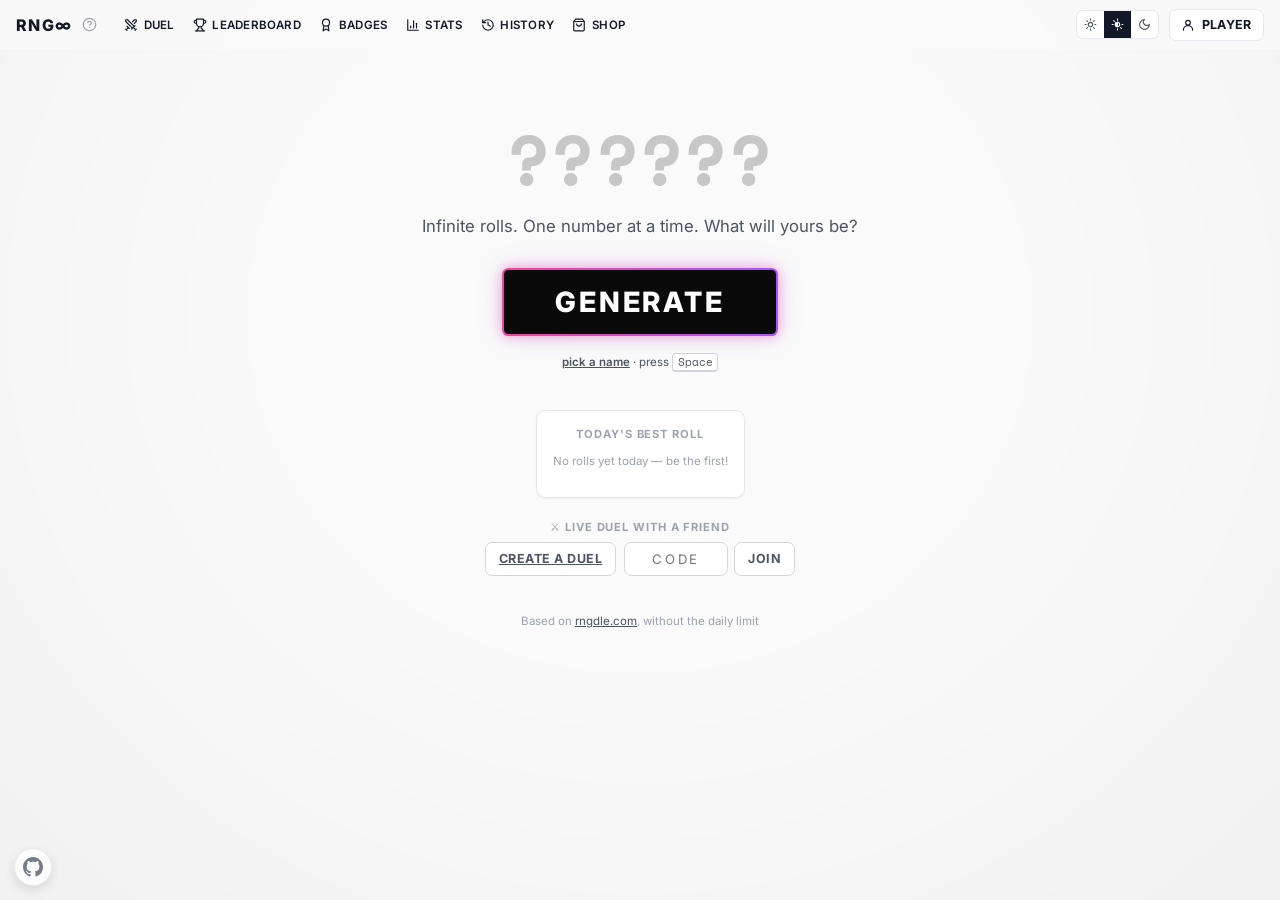
==== standalone/index.html @ 025b0438 "Standalone web build in standalone/ for rngdle-infinite.vercel.app tools/artifact.mjs --page writes " ====
<!doctype html>
<html lang="en">
<head>
<meta charset="utf-8">
<meta name="viewport" content="width=device-width, initial-scale=1">
<title>RNG∞</title>
  <meta name="description" content="Infinite version of rngdle.com (https://www.rngdle.com): roll a number from 0 to 1,000,000, earn badges and XP, track your history and climb the leaderboard with friends.">
  <link rel="icon" href="data:image/svg+xml,<svg xmlns='http://www.w3.org/2000/svg' viewBox='0 0 100 100'><text y='.9em' font-size='90'>🎲</text></svg>">
  <link rel="preconnect" href="https://fonts.googleapis.com">
  <link rel="preconnect" href="https://fonts.gstatic.com" crossorigin>
  <link href="https://fonts.googleapis.com/css2?family=Inter:wght@400;500;600;700;800;900&family=Space+Mono:wght@400;700&family=Press+Start+2P&family=Graduate&family=Share+Tech+Mono&display=swap" rel="stylesheet">
  <style>
/* RNG∞ — styles. Tokens clair/sombre + styles de rareté. */

@property --ring-a { syntax: '<color>'; inherits: true; initial-value: #ec4899; }
@property --ring-b { syntax: '<color>'; inherits: true; initial-value: #a855f7; }

:root {
  --font-sans: 'Inter', ui-sans-serif, system-ui, -apple-system, 'Segoe UI', sans-serif;
  --font-mono: 'Space Mono', ui-monospace, 'SF Mono', Menlo, monospace;

  --site-bg: #fafafa;
  --surface: #ffffff;
  --surface-dim: #f9fafb;
  --surface-raised: #f3f4f6;
  --outline: #e5e7eb;
  --outline-mid: #d1d5db;
  --outline-strong: #9ca3af;
  --prose: #111827;
  --prose-2: #4b5563;
  --prose-3: #9ca3af;
  --muted: #6b7280;
  --qmark: #c7c7c7;

  --ep-text: oklch(55.5% .163 48.998);
  --ep-surface: oklch(98.7% .022 95.277);
  --ep-outline: oklch(92.4% .12 95.746);

  --tier-trash: oklch(42.1% .095 57.708);
  --tier-common: oklch(44.6% .03 256.802);
  --tier-uncommon: oklch(52.7% .154 150.069);
  --tier-rare: oklch(48.8% .243 264.376);
  --tier-epic: oklch(49.6% .265 301.924);
  --tier-anomaly: oklch(55.3% .195 38.402);
  --tier-mythic: oklch(50.5% .213 27.518);

  --chart-trash: #a0773f;
  --chart-common: #6b7280;
  --chart-uncommon: #059669;
  --chart-rare: #2563eb;
  --chart-epic: #7c3aed;
  --chart-anomaly: #ea580c;
  --chart-mythic: #db2777;
  --chart-accent: #2563eb;
  --chart-grid: #eceef1;

  --danger: oklch(57.7% .245 27.325);
  --success: oklch(52.7% .154 150.069);
  --shadow-soft: 0 1px 2px rgba(17, 24, 39, .06);
}

.dark {
  --site-bg: oklch(17.8% .014 295);
  --surface: oklch(25.7% .014 295);
  --surface-dim: oklch(21.6% .014 295);
  --surface-raised: oklch(31.1% .014 295);
  --outline: oklch(39.5% .014 295);
  --outline-mid: oklch(43.8% .014 295);
  --outline-strong: oklch(49.9% .014 295);
  --prose: #f0f0f0;
  --prose-2: #c4c4c4;
  --prose-3: #9a9a9a;
  --muted: #9a9a9a;
  --qmark: #4a4755;

  --ep-text: oklch(82.8% .189 84.429);
  --ep-surface: oklch(27.9% .077 45.635 / .3);
  --ep-outline: oklch(47.3% .137 46.201 / .5);

  --tier-trash: oklch(87.9% .169 91.605);
  --tier-common: oklch(87.2% .01 258.338);
  --tier-uncommon: oklch(76.5% .177 163.223);
  --tier-rare: oklch(70.7% .165 254.624);
  --tier-epic: oklch(71.4% .203 305.504);
  --tier-anomaly: oklch(75% .183 55.934);
  --tier-mythic: oklch(70.4% .191 22.216);

  --chart-trash: #d9b36a;
  --chart-common: #a1a1aa;
  --chart-uncommon: #34d399;
  --chart-rare: #60a5fa;
  --chart-epic: #c084fc;
  --chart-anomaly: #fb923c;
  --chart-mythic: #f472b6;
  --chart-accent: #60a5fa;
  --chart-grid: oklch(31.1% .014 295);

  --danger: oklch(70.4% .191 22.216);
  --success: oklch(76.5% .177 163.223);
  --shadow-soft: 0 1px 2px rgba(0, 0, 0, .3);
}

/* ------------------------------------------------------------------ rareté : variables par tier */
[data-tier="trash"] {
  --t-from: #fffbeb; --t-via: #ffffff; --t-to: #fffbeb; --t-border: #fcd34d; --t-glow: none;
  --t-text: #92400e; --t-pill-text: #78350f; --t-pill-bg: #fffbeb; --t-pill-border: #fde68a;
  --t-hl: #c8a87c; --t-hl-border: #7c5a2e; --t-accent: var(--tier-trash); --t-shimmer: 0;
}
[data-tier="common"] {
  --t-from: #f3f4f6; --t-via: #ffffff; --t-to: #f3f4f6; --t-border: #9ca3af; --t-glow: none;
  --t-text: #374151; --t-pill-text: #4b5563; --t-pill-bg: #f3f4f6; --t-pill-border: #d1d5db;
  --t-hl: #d1d5db; --t-hl-border: #6b7280; --t-accent: var(--tier-common); --t-shimmer: 0;
}
[data-tier="uncommon"] {
  --t-from: #d1fae5; --t-via: #f0fdf4; --t-to: #d1fae5; --t-border: #6ee7b7; --t-glow: 0 0 10px rgba(16, 185, 129, .2);
  --t-text: #065f46; --t-pill-text: #15803d; --t-pill-bg: #f0fdf4; --t-pill-border: #86efac;
  --t-hl: #6ee7b7; --t-hl-border: #059669; --t-accent: var(--tier-uncommon); --t-shimmer: 1;
}
[data-tier="rare"] {
  --t-from: #dbeafe; --t-via: #f0f9ff; --t-to: #dbeafe; --t-border: #93c5fd; --t-glow: 0 0 12px rgba(59, 130, 246, .25);
  --t-text: #1e40af; --t-pill-text: #1d4ed8; --t-pill-bg: #eff6ff; --t-pill-border: #93c5fd;
  --t-hl: #93c5fd; --t-hl-border: #2563eb; --t-accent: var(--tier-rare); --t-shimmer: 1;
}
[data-tier="epic"] {
  --t-from: #f3e8ff; --t-via: #fdf4ff; --t-to: #f3e8ff; --t-border: #d8b4fe; --t-glow: 0 0 15px rgba(168, 85, 247, .25);
  --t-text: #6b21a8; --t-pill-text: #7e22ce; --t-pill-bg: #faf5ff; --t-pill-border: #d8b4fe;
  --t-hl: #c4b5fd; --t-hl-border: #7c3aed; --t-accent: var(--tier-epic); --t-shimmer: 1;
}
[data-tier="anomaly"] {
  --t-from: #ffedd5; --t-via: #fffbeb; --t-to: #ffedd5; --t-border: #fdba74; --t-glow: 0 0 18px rgba(249, 115, 22, .25);
  --t-text: #9a3412; --t-pill-text: #c2410c; --t-pill-bg: #fff7ed; --t-pill-border: #fdba74;
  --t-hl: #fdba74; --t-hl-border: #ea580c; --t-accent: var(--tier-anomaly); --t-shimmer: 1;
}
[data-tier="mythic"] {
  --t-from: #ffe4e6; --t-via: #faf5ff; --t-to: #cffafe; --t-border: #f9a8d4;
  --t-glow: 0 0 16px rgba(236, 72, 153, .25), 0 0 28px rgba(168, 85, 247, .1);
  --t-text: #111827; --t-pill-text: #b91c1c; --t-pill-bg: #fef2f2; --t-pill-border: #f9a8d4;
  --t-hl: #f9a8d4; --t-hl-border: #db2777; --t-accent: var(--tier-mythic); --t-shimmer: 1;
}
.dark [data-tier="trash"] {
  --t-from: rgba(120, 53, 15, .6); --t-via: #27272a; --t-to: rgba(120, 53, 15, .6); --t-border: #92400e;
  --t-text: #fcd34d; --t-pill-text: #fcd34d; --t-pill-bg: rgba(69, 26, 3, .4); --t-pill-border: rgba(146, 64, 14, .6);
}
.dark [data-tier="common"] {
  --t-from: rgba(63, 63, 70, .5); --t-via: #27272a; --t-to: rgba(63, 63, 70, .5); --t-border: #52525b;
  --t-text: #d1d5db; --t-pill-text: #d1d5db; --t-pill-bg: #27272a; --t-pill-border: #52525b;
  --t-hl: #52525b; --t-hl-border: #a1a1aa;
}
.dark [data-tier="uncommon"] {
  --t-from: rgba(6, 78, 59, .6); --t-via: #27272a; --t-to: rgba(6, 78, 59, .6); --t-border: #065f46;
  --t-glow: 0 0 14px rgba(16, 185, 129, .35);
  --t-text: #34d399; --t-pill-text: #34d399; --t-pill-bg: rgba(2, 44, 34, .4); --t-pill-border: rgba(6, 95, 70, .6);
}
.dark [data-tier="rare"] {
  --t-from: rgba(30, 58, 138, .6); --t-via: #27272a; --t-to: rgba(30, 58, 138, .6); --t-border: #1e40af;
  --t-glow: 0 0 16px rgba(59, 130, 246, .4);
  --t-text: #60a5fa; --t-pill-text: #60a5fa; --t-pill-bg: rgba(23, 37, 84, .4); --t-pill-border: rgba(30, 64, 175, .6);
}
.dark [data-tier="epic"] {
  --t-from: rgba(88, 28, 135, .6); --t-via: #27272a; --t-to: rgba(88, 28, 135, .6); --t-border: #6b21a8;
  --t-glow: 0 0 16px rgba(168, 85, 247, .4);
  --t-text: #c084fc; --t-pill-text: #c084fc; --t-pill-bg: rgba(59, 7, 100, .4); --t-pill-border: rgba(107, 33, 168, .6);
}
.dark [data-tier="anomaly"] {
  --t-from: rgba(124, 45, 18, .6); --t-via: #27272a; --t-to: rgba(124, 45, 18, .6); --t-border: #9a3412;
  --t-glow: 0 0 18px rgba(249, 115, 22, .4);
  --t-text: #fb923c; --t-pill-text: #fb923c; --t-pill-bg: rgba(67, 20, 7, .4); --t-pill-border: rgba(154, 52, 18, .6);
}
.dark [data-tier="mythic"] {
  --t-from: rgba(136, 19, 55, .55); --t-via: rgba(88, 28, 135, .45); --t-to: rgba(22, 78, 99, .55); --t-border: #9d174d;
  --t-glow: 0 0 20px rgba(236, 72, 153, .4), 0 0 36px rgba(168, 85, 247, .2);
  --t-text: #f3f4f6; --t-pill-text: #f87171; --t-pill-bg: rgba(69, 10, 10, .4); --t-pill-border: rgba(157, 23, 77, .6);
}

/* ------------------------------------------------------------------ base */
*, *::before, *::after { box-sizing: border-box; }
html { color-scheme: light; }
html.dark { color-scheme: dark; }
body {
  margin: 0;
  font-family: var(--font-sans);
  font-size: 14px;
  color: var(--prose);
  background: var(--site-bg);
  -webkit-font-smoothing: antialiased;
  min-height: 100vh;
}
body::before {
  content: '';
  position: fixed;
  inset: 0;
  pointer-events: none;
  background: radial-gradient(ellipse at 50% 35%, transparent 40%, rgba(0, 0, 0, .035) 100%);
  z-index: 0;
}
.dark body::before { background: radial-gradient(ellipse at 50% 35%, transparent 40%, rgba(0, 0, 0, .25) 100%); }
a { color: inherit; }
button { font: inherit; color: inherit; cursor: pointer; }
.mono { font-family: var(--font-mono); font-variant-numeric: tabular-nums; }
.hidden { display: none !important; }
.noscript { text-align: center; padding: 4rem 1rem; }

/* ------------------------------------------------------------------ topbar */
.topbar {
  position: sticky;
  top: 0;
  z-index: 20;
  display: flex;
  align-items: center;
  justify-content: space-between;
  gap: .75rem;
  padding: .55rem 1rem;
  background: color-mix(in srgb, var(--site-bg) 88%, transparent);
  backdrop-filter: blur(8px);
}
.topbar-left, .topbar-right { display: flex; align-items: center; gap: .6rem; min-width: 0; }
.logo {
  font-weight: 800;
  font-size: 1rem;
  letter-spacing: .08em;
  text-decoration: none;
  white-space: nowrap;
}
.icon-link { display: inline-flex; color: var(--prose-3); }
.icon-link:hover { color: var(--prose); }
.nav { display: flex; align-items: center; gap: .15rem; margin-left: .6rem; }
.nav a {
  display: inline-flex;
  align-items: center;
  gap: .35rem;
  padding: .35rem .5rem;
  border-radius: .35rem;
  font-size: .72rem;
  font-weight: 600;
  letter-spacing: .02em;
  text-transform: uppercase;
  text-decoration: none;
  color: var(--prose);
}
.nav a:hover { background: var(--surface-raised); }
.nav a.active { background: var(--surface-raised); }
.theme-switch {
  display: inline-flex;
  border: 1px solid var(--outline);
  border-radius: .4rem;
  overflow: hidden;
  background: var(--surface);
}
.theme-switch button {
  display: inline-flex;
  align-items: center;
  justify-content: center;
  width: 1.7rem;
  height: 1.7rem;
  border: 0;
  background: transparent;
  color: var(--prose-2);
}
.theme-switch button[aria-checked="true"] { background: var(--prose); color: var(--site-bg); }
.player-btn {
  display: inline-flex;
  align-items: center;
  gap: .4rem;
  height: 2rem;
  padding: 0 .7rem;
  border: 1px solid var(--outline);
  border-radius: .45rem;
  background: var(--surface);
  font-size: .78rem;
  font-weight: 700;
  letter-spacing: .03em;
  text-transform: uppercase;
  max-width: 11rem;
}
.player-btn span { overflow: hidden; text-overflow: ellipsis; white-space: nowrap; }
.player-btn:hover { border-color: var(--outline-strong); }

@media (max-width: 720px) {
  .nav a span { display: none; }
  .nav { margin-left: .2rem; }
  .theme-switch { display: none; }
}

/* ------------------------------------------------------------------ layout */
.app { position: relative; z-index: 1; padding: 0 1rem 5rem; }
.page { max-width: 46rem; margin: 0 auto; padding-top: 1.5rem; }
.page-wide { max-width: 60rem; }
.page-title { font-size: 1.75rem; font-weight: 800; letter-spacing: -.01em; text-transform: uppercase; margin: .5rem 0 1rem; }
.section-title { font-size: 1.15rem; font-weight: 800; text-transform: uppercase; text-align: center; margin: 0; }
.section-sub { font-size: .7rem; font-weight: 600; letter-spacing: .05em; text-transform: uppercase; color: var(--prose-2); text-align: center; margin-top: .2rem; }
.eyebrow { font-size: .7rem; font-weight: 700; letter-spacing: .08em; text-transform: uppercase; color: var(--prose-3); }
.muted { color: var(--prose-3); }

/* ------------------------------------------------------------------ home : hero */
.hero { display: flex; flex-direction: column; align-items: center; text-align: center; padding-top: 5.5vh; }
.qmarks { font-family: var(--font-mono); font-weight: 700; font-size: clamp(3rem, 12vw, 4.4rem); line-height: 1; color: var(--qmark); letter-spacing: .02em; user-select: none; }
.qmarks span { display: inline-block; animation: qfloat 3.2s ease-in-out infinite; }
.qmarks span:nth-child(2) { animation-delay: .15s; }
.qmarks span:nth-child(3) { animation-delay: .3s; }
.qmarks span:nth-child(4) { animation-delay: .45s; }
.qmarks span:nth-child(5) { animation-delay: .6s; }
.qmarks span:nth-child(6) { animation-delay: .75s; }
@keyframes qfloat { 0%, 100% { transform: translateY(0); opacity: 1; } 50% { transform: translateY(-4px); opacity: .7; } }
.tagline { font-size: 1.05rem; color: var(--prose-2); margin: 1.4rem 0 2rem; }

.btn-roll {
  --ring-a: #ec4899;
  --ring-b: #a855f7;
  position: relative;
  font-family: var(--font-sans);
  font-weight: 800;
  font-size: clamp(1.4rem, 5vw, 1.75rem);
  letter-spacing: .1em;
  text-transform: uppercase;
  color: #fff;
  padding: .95rem 3.2rem;
  border-radius: .4rem;
  border: 2px solid transparent;
  background:
    linear-gradient(#0a0a0a, #0a0a0a) padding-box,
    linear-gradient(90deg, var(--ring-a), var(--ring-b)) border-box;
  box-shadow:
    0 0 12px color-mix(in srgb, var(--ring-a) 45%, transparent),
    0 0 26px color-mix(in srgb, var(--ring-b) 22%, transparent);
  animation: ring-cycle 14s linear infinite;
  transition: transform .15s ease, box-shadow .2s ease;
}
.btn-roll:hover { transform: translateY(-1px); box-shadow: 0 0 16px color-mix(in srgb, var(--ring-a) 60%, transparent), 0 0 34px color-mix(in srgb, var(--ring-b) 32%, transparent); }
.btn-roll:active { transform: scale(.98); }
.btn-roll:disabled { opacity: .5; cursor: default; animation-play-state: paused; }
.btn-roll.small { font-size: 1rem; padding: .6rem 1.6rem; }
@keyframes ring-cycle {
  0%, 100% { --ring-a: #ec4899; --ring-b: #a855f7; }
  20% { --ring-a: #a855f7; --ring-b: #3b82f6; }
  40% { --ring-a: #3b82f6; --ring-b: #10b981; }
  60% { --ring-a: #10b981; --ring-b: #f97316; }
  80% { --ring-a: #f97316; --ring-b: #ec4899; }
}
.hint { font-size: .72rem; color: var(--prose-2); margin-top: 1.1rem; }
.hint kbd, kbd {
  font-family: var(--font-mono);
  font-size: .68rem;
  border: 1px solid var(--outline-mid);
  border-bottom-width: 2px;
  border-radius: .25rem;
  padding: 0 .3rem;
  background: var(--surface);
}
.hint a { font-weight: 600; }

/* ------------------------------------------------------------------ carte "meilleur tirage" */
.feature-card {
  width: min(100%, 19rem);
  margin: 1.8rem auto 0;
  padding: 1rem 1rem 1.1rem;
  border: 1px solid var(--outline);
  border-radius: .6rem;
  background: var(--surface);
  text-align: center;
  box-shadow: var(--shadow-soft);
}
.feature-card .eyebrow { margin-bottom: .8rem; }
.feature-meta { font-size: .72rem; color: var(--prose-3); margin: .5rem 0 .7rem; }
.pill-row { display: flex; flex-wrap: wrap; justify-content: center; gap: .3rem; }
.more { font-size: .7rem; color: var(--prose-3); align-self: center; }

.recent-strip { max-width: 34rem; margin: 1.6rem auto 0; text-align: center; }
.recent-strip .chips { display: flex; flex-wrap: wrap; justify-content: center; gap: .35rem; margin-top: .6rem; }

/* ------------------------------------------------------------------ carte numéro */
.num-card {
  position: relative;
  display: inline-flex;
  align-items: center;
  justify-content: center;
  min-width: 9rem;
  padding: .55rem 1.4rem;
  border: 2px solid var(--t-border, var(--outline-strong));
  border-radius: .75rem;
  background: linear-gradient(135deg, var(--t-from, var(--surface-raised)), var(--t-via, var(--surface)), var(--t-to, var(--surface-raised)));
  color: var(--t-text, var(--prose-2));
  box-shadow: var(--t-glow, none), inset 0 2px 4px rgba(0, 0, 0, .05), 0 6px 14px rgba(17, 24, 39, .08);
  font-family: var(--font-mono);
  font-weight: 700;
  font-size: clamp(2.2rem, 9vw, 3.1rem);
  line-height: 1.15;
  font-variant-numeric: tabular-nums;
  overflow: hidden;
  transition: border-color .4s, box-shadow .4s, color .4s;
}
.num-card.neutral { --t-from: var(--surface-raised); --t-via: var(--surface); --t-to: var(--surface-raised); --t-border: var(--outline-strong); --t-text: var(--prose-2); --t-glow: none; }
.num-card::after {
  content: '';
  position: absolute;
  inset: 0;
  opacity: calc(var(--t-shimmer, 0) * .55);
  background: linear-gradient(110deg, transparent 30%, rgba(255, 255, 255, .7) 48%, transparent 66%);
  background-size: 250% 100%;
  animation: sheen 4.5s linear infinite;
  pointer-events: none;
  mix-blend-mode: soft-light;
}
@keyframes sheen { 0% { background-position: 150% 0; } 100% { background-position: -100% 0; } }
.num-card.sm { font-size: 1.05rem; min-width: 4.8rem; padding: .15rem .55rem; border-width: 1.5px; border-radius: .45rem; box-shadow: var(--t-glow, none); }
.num-card.md { font-size: 2.4rem; min-width: 7rem; padding: .35rem 1rem; }
.num-card.lg { font-size: clamp(2.4rem, 10vw, 3.4rem); }
.num-card.rolling { cursor: pointer; }
.slot { display: inline-block; width: .6em; text-align: center; transition: width .35s ease, opacity .35s ease, transform .2s ease; }
.slot.spinning { color: var(--prose-3); opacity: .55; }
.slot.revealed { animation: pop .28s ease-out; }
.slot.ghost { opacity: .18; }
.slot.collapsed { width: 0; opacity: 0; }
@keyframes pop { 0% { transform: translateY(-6px) scale(1.25); } 100% { transform: none; } }
.num-card.shake { animation: shake .5s ease; }
@keyframes shake { 10%, 90% { transform: translateX(-1px); } 20%, 80% { transform: translateX(3px); } 30%, 50%, 70% { transform: translateX(-5px); } 40%, 60% { transform: translateX(5px); } }

/* ------------------------------------------------------------------ résultat */
.result { display: flex; flex-direction: column; align-items: center; padding-top: 1.2rem; }
.result-meta { display: flex; align-items: center; gap: .6rem; margin-top: 1rem; min-height: 1.5rem; font-size: .8rem; font-weight: 600; letter-spacing: .03em; }
.result-meta .dot { color: var(--prose-3); }
.result-meta .top { color: var(--t-accent); }
.fade-in { animation: fadein .45s ease both; }
@keyframes fadein { from { opacity: 0; transform: translateY(6px); } to { opacity: 1; transform: none; } }
.ep-big {
  margin-top: .9rem;
  padding: .3rem .8rem;
  border-radius: 999px;
  border: 1px solid var(--t-pill-border, var(--outline));
  background: var(--t-pill-bg, var(--surface));
  color: var(--t-pill-text, var(--prose-2));
  font-family: var(--font-mono);
  font-weight: 700;
  font-size: 1rem;
  box-shadow: var(--t-glow, none);
}
.ep-big.pending { --t-pill-border: var(--outline); --t-pill-bg: var(--surface-raised); --t-pill-text: var(--prose-2); --t-glow: none; }
.lifetime { margin-top: .5rem; text-align: center; }
.lifetime .v { font-family: var(--font-mono); font-weight: 700; font-size: 1rem; color: var(--prose-2); }
.lifetime .l { font-size: .7rem; letter-spacing: .04em; text-transform: uppercase; color: var(--prose-3); }
.lifetime-row { position: relative; display: inline-block; }
.lifetime .delta { position: absolute; left: 100%; top: -.15rem; margin-left: .35rem; white-space: nowrap; font-family: var(--font-mono); font-size: .75rem; color: var(--success); }

/* séquence de révélation */
.invisible { visibility: hidden; opacity: 0; }
.vignette {
  position: fixed;
  inset: 0;
  z-index: -1;
  pointer-events: none;
  opacity: 0;
  transition: opacity .8s ease;
  background: radial-gradient(ellipse at 50% 28%, transparent 25%, rgba(17, 24, 39, .16) 100%);
}
.dark .vignette { background: radial-gradient(ellipse at 50% 28%, transparent 25%, rgba(0, 0, 0, .5) 100%); }
.vignette.on { opacity: 1; }
.num-card.charging { animation: charge 1.6s ease-in-out infinite; }
@keyframes charge {
  0%, 100% { box-shadow: 0 0 0 1px rgba(99, 102, 241, .12), 0 0 16px rgba(99, 102, 241, .14), 0 6px 14px rgba(17, 24, 39, .08); }
  50% { box-shadow: 0 0 0 1px rgba(99, 102, 241, .25), 0 0 30px rgba(99, 102, 241, .3), 0 6px 14px rgba(17, 24, 39, .08); }
}
.num-card.reveal-pulse { animation: popin .5s cubic-bezier(.34, 1.56, .64, 1); }
.pop-in { animation: popin .5s cubic-bezier(.34, 1.56, .64, 1) both; }
@keyframes popin { from { opacity: 0; transform: scale(.9); } to { opacity: 1; transform: none; } }
.float-up { animation: floatup 1.8s ease-out both; }
@keyframes floatup { 0% { opacity: 0; transform: translateY(4px); } 20% { opacity: 1; } 100% { opacity: 0; transform: translateY(-14px); } }
.badge-group { display: flex; flex-direction: column; gap: .35rem; }
body.locked .topbar a, body.locked .topbar button { pointer-events: none; opacity: .45; }@media (prefers-reduced-motion: reduce) {
  .num-card.charging, .num-card.reveal-pulse, .pop-in, .float-up { animation: none; }
  .vignette { transition: none; }
}
.result-actions { display: flex; flex-wrap: wrap; align-items: center; justify-content: center; gap: .8rem; margin-top: 1.1rem; }
.btn {
  display: inline-flex;
  align-items: center;
  gap: .4rem;
  padding: .45rem .8rem;
  border: 1px solid var(--outline-mid);
  border-radius: .45rem;
  background: var(--surface);
  font-size: .78rem;
  font-weight: 700;
  letter-spacing: .04em;
  text-transform: uppercase;
  color: var(--prose-2);
}
.btn:hover { color: var(--prose); border-color: var(--outline-strong); }
.btn.danger { color: var(--danger); }
.btn.ghost { border-color: transparent; background: transparent; }
.repeat-note { margin-top: .9rem; font-size: .75rem; color: var(--prose-2); text-align: center; }
.new-note { margin-top: .6rem; font-size: .78rem; font-weight: 700; color: var(--success); letter-spacing: .02em; }

/* ------------------------------------------------------------------ pills */
.pill {
  display: inline-flex;
  align-items: center;
  gap: .25rem;
  padding: .18rem .38rem;
  border-radius: .2rem;
  border: 1px solid var(--t-pill-border, var(--outline));
  background: var(--t-pill-bg, var(--surface));
  color: var(--t-pill-text, var(--prose-2));
  font-size: .64rem;
  font-weight: 700;
  letter-spacing: .04em;
  text-transform: uppercase;
  white-space: nowrap;
  line-height: 1.1;
}
.badge-pill {
  display: inline-flex;
  align-items: center;
  gap: .25rem;
  padding: .12rem .45rem;
  border-radius: 999px;
  border: 1px solid var(--t-pill-border, var(--outline));
  background: var(--t-pill-bg, var(--surface));
  color: var(--t-pill-text, var(--prose-2));
  font-size: .72rem;
  font-weight: 500;
  white-space: nowrap;
}
.ep-pill {
  display: inline-flex;
  align-items: center;
  padding: .12rem .45rem;
  border-radius: 999px;
  border: 1px solid var(--ep-outline);
  background: var(--ep-surface);
  color: var(--ep-text);
  font-family: var(--font-mono);
  font-weight: 700;
  font-size: .72rem;
  white-space: nowrap;
}
.ep-pill.lg { font-size: .85rem; padding: .2rem .6rem; margin-top: .6rem; }
.new-tag { font-size: .58rem; font-weight: 800; letter-spacing: .06em; padding: .1rem .3rem; border-radius: .2rem; background: var(--success); color: #fff; }

/* ------------------------------------------------------------------ détail des badges */
.breakdown { width: 100%; max-width: 31rem; margin-top: 2rem; }
.breakdown .list { display: flex; flex-direction: column; gap: .6rem; margin-top: 1rem; }
.badge-card {
  border: 1px solid var(--outline);
  border-radius: .5rem;
  padding: .6rem .75rem .55rem;
  background: var(--surface);
  box-shadow: var(--t-glow, none);
}
.badge-card.reveal { animation: cardin .45s ease-out both; }
@keyframes cardin { from { opacity: 0; transform: translateY(-20px) scale(.98); } to { opacity: 1; transform: none; } }
.badge-head { display: flex; align-items: flex-start; justify-content: space-between; gap: .5rem; }
.badge-title { display: flex; align-items: center; flex-wrap: wrap; gap: .45rem; min-width: 0; }
.badge-title .emoji { font-size: 1rem; }
.badge-title .name { font-size: .82rem; font-weight: 600; letter-spacing: .02em; text-transform: uppercase; }
.badge-desc { margin: .3rem 0 .45rem; font-size: .66rem; letter-spacing: .03em; text-transform: uppercase; color: var(--prose-3); }
.badge-extra { font-size: .68rem; color: var(--prose-2); margin: -.2rem 0 .4rem; font-family: var(--font-mono); }
.digits { display: flex; gap: .28rem; padding-top: .45rem; border-top: 1px solid var(--outline); }
.dt {
  display: inline-flex;
  align-items: center;
  justify-content: center;
  width: 1.2rem;
  height: 1.35rem;
  border-radius: .22rem;
  border: 1px solid var(--outline);
  font-family: var(--font-mono);
  font-size: .7rem;
  color: var(--prose-3);
}
.dt { transition-property: background-color, border-color, color; transition-duration: .2s; transition-timing-function: ease-out; }
.dt.hl { font-weight: 700; }
.dt.hl.lit { background: var(--hl-bg); border-color: var(--hl-bd); color: #000; animation: tilepop .35s ease-out both; }
@keyframes tilepop { 0% { transform: scale(1); } 45% { transform: scale(1.22); } 100% { transform: scale(1); } }
.sub-badge { flex-wrap: wrap; }
.digits.mini { margin-left: auto; padding-top: 0; border-top: 0; gap: .18rem; }
.digits.mini .dt { width: .95rem; height: 1.1rem; font-size: .6rem; border-radius: .18rem; }
.sub-badge .digits.mini ~ .earned { margin-left: .5rem; }
@media (prefers-reduced-motion: reduce) { .dt.hl.lit { animation: none; } }
.dark [data-tier="common"] { --t-hl: #9ca3af; --t-hl-border: #e5e7eb; }

/* barres de distribution (une seule teinte, repère "attendu" en pointillé) */
.dist { display: flex; flex-direction: column; gap: .55rem; }
.dist-row { display: grid; grid-template-columns: 5.4rem 1fr 8.2rem; align-items: center; gap: .7rem; }
.dist-track { position: relative; height: .8rem; }
.dist-fill { height: 100%; background: var(--chart-accent); border-radius: 0 4px 4px 0; }
.dist-exp { position: absolute; top: -4px; bottom: -4px; width: 0; border-left: 2px dashed var(--prose-2); }
.dist-val { font-family: var(--font-mono); font-size: .72rem; color: var(--prose-2); text-align: right; white-space: nowrap; }
.dist-val small { color: var(--prose-3); }
@media (max-width: 560px) { .dist-row { grid-template-columns: 4.8rem 1fr; } .dist-val { grid-column: 1 / -1; text-align: left; margin-top: -.3rem; } }
.chart-wrap .hit { fill: transparent; }
.chart-wrap .hit:hover { fill: var(--prose); fill-opacity: .05; }
.chart-wrap .mark { pointer-events: none; }
.chart-wrap .halo { paint-order: stroke; stroke: var(--surface); stroke-width: 4px; stroke-linejoin: round; }
.sub-badge {
  display: flex;
  align-items: center;
  gap: .45rem;
  margin: 0 0 0 1rem;
  padding: .4rem .75rem;
  border-radius: .5rem;
  background: color-mix(in srgb, var(--surface-raised) 55%, transparent);
  font-size: .7rem;
  color: var(--prose-3);
}
.sub-badge .earned { margin-left: auto; font-style: italic; }
.sub-badge .name { font-weight: 500; text-transform: uppercase; letter-spacing: .03em; }

/* ------------------------------------------------------------------ historique */
.toolbar { display: flex; flex-wrap: wrap; gap: .5rem; align-items: center; margin-bottom: 1rem; }
.toolbar .grow { flex: 1 1 12rem; }
.input, .select {
  height: 2.1rem;
  padding: 0 .65rem;
  border: 1px solid var(--outline-mid);
  border-radius: .45rem;
  background: var(--surface);
  color: var(--prose);
  font: inherit;
  font-size: .82rem;
}
.input:focus, .select:focus { outline: 2px solid var(--outline-strong); outline-offset: 1px; }
.table-card { border: 1px solid var(--outline); border-radius: .6rem; background: var(--surface); overflow: hidden; }
.row {
  display: grid;
  grid-template-columns: 3.2rem 6rem 1fr auto;
  align-items: center;
  gap: .75rem;
  padding: .55rem .9rem;
  border-top: 1px solid var(--outline);
  cursor: pointer;
}
.row:first-child { border-top: 0; }
.row:hover { background: var(--surface-dim); }
.row .idx { font-family: var(--font-mono); font-size: .72rem; color: var(--prose-3); }
.row .mid { display: flex; align-items: center; gap: .45rem; min-width: 0; flex-wrap: wrap; }
.row .emojis { font-size: .85rem; letter-spacing: .08em; white-space: nowrap; }
.row .right { display: flex; flex-direction: column; align-items: flex-end; gap: .2rem; }
.row .when { font-size: .66rem; color: var(--prose-3); white-space: nowrap; }
@media (max-width: 560px) {
  .row { grid-template-columns: 2.4rem 5.2rem 1fr; }
  .row .right { grid-column: 2 / 4; flex-direction: row; justify-content: space-between; align-items: center; }
}
.empty { text-align: center; padding: 3rem 1rem; color: var(--prose-3); }
.load-more { display: flex; justify-content: center; padding: .8rem; border-top: 1px solid var(--outline); }
.count-line { font-size: .72rem; color: var(--prose-3); margin: -.4rem 0 .8rem; }

/* ------------------------------------------------------------------ stats */
.tiles { display: grid; grid-template-columns: repeat(auto-fit, minmax(9.5rem, 1fr)); gap: .6rem; }
.tile { border: 1px solid var(--outline); border-radius: .6rem; background: var(--surface); padding: .8rem .9rem; }
.tile .l { font-size: .66rem; font-weight: 700; letter-spacing: .06em; text-transform: uppercase; color: var(--prose-3); }
.tile .v { font-family: var(--font-mono); font-size: 1.35rem; font-weight: 700; margin-top: .25rem; white-space: nowrap; overflow: hidden; text-overflow: ellipsis; }
.tile .s { font-size: .7rem; color: var(--prose-2); margin-top: .15rem; }
.panel { border: 1px solid var(--outline); border-radius: .6rem; background: var(--surface); padding: 1rem 1.1rem; margin-top: .9rem; }
.panel-head { display: flex; align-items: baseline; justify-content: space-between; gap: .5rem; flex-wrap: wrap; margin-bottom: .7rem; }
.panel-title { font-size: .8rem; font-weight: 800; letter-spacing: .05em; text-transform: uppercase; margin: 0; }
.panel-note { font-size: .7rem; color: var(--prose-3); }
.grid-2 { display: grid; grid-template-columns: repeat(auto-fit, minmax(17rem, 1fr)); gap: .9rem; }
.grid-2 .panel { margin-top: 0; }
.stats-sep { margin-top: .9rem; }
.chart-wrap { width: 100%; overflow-x: auto; }
.chart-wrap svg { display: block; width: 100%; height: auto; overflow: visible; }
.chart-wrap text { font-family: var(--font-sans); font-size: 11px; fill: var(--prose-3); }
.chart-wrap .val { fill: var(--prose-2); font-family: var(--font-mono); font-size: 10.5px; }
.chart-wrap .lbl { fill: var(--prose-2); font-weight: 600; }
.chart-tooltip {
  position: fixed;
  z-index: 60;
  pointer-events: none;
  padding: .45rem .6rem;
  border: 1px solid var(--outline);
  border-radius: .45rem;
  background: var(--surface);
  color: var(--prose);
  box-shadow: 0 6px 18px rgba(0, 0, 0, .12);
  font-size: .74rem;
  line-height: 1.45;
  max-width: 16rem;
}
.chart-tooltip b { font-family: var(--font-mono); }
.legend { display: flex; flex-wrap: wrap; gap: .8rem; font-size: .7rem; color: var(--prose-2); margin-top: .5rem; }
.legend i { display: inline-block; width: .7rem; height: .7rem; border-radius: .15rem; margin-right: .3rem; vertical-align: -.08rem; }
.legend i.line { height: 0; border-top: 2px dashed var(--prose-3); border-radius: 0; vertical-align: .2rem; }
.records { display: flex; flex-direction: column; gap: .45rem; }
.record { display: flex; align-items: center; gap: .6rem; cursor: pointer; }
.record .rank { width: 1.4rem; font-family: var(--font-mono); font-size: .72rem; color: var(--prose-3); }
.record .grow { flex: 1; min-width: 0; font-size: .72rem; color: var(--prose-2); overflow: hidden; text-overflow: ellipsis; white-space: nowrap; }
.kv { display: flex; justify-content: space-between; gap: 1rem; font-size: .8rem; padding: .4rem 0; border-top: 1px solid var(--outline); }
.kv:first-child { border-top: 0; }
.kv .k { color: var(--prose-2); }
.kv .v { font-family: var(--font-mono); font-weight: 700; }

/* ------------------------------------------------------------------ collection */
.progress { height: .45rem; border-radius: 999px; background: var(--surface-raised); overflow: hidden; margin: .5rem 0 1rem; }
.progress > div { height: 100%; border-radius: 999px; background: linear-gradient(90deg, #10b981, #3b82f6, #a855f7, #ec4899); }
.tier-block { margin-top: 1.4rem; }
.tier-block h3 { display: flex; align-items: center; gap: .6rem; font-size: .8rem; font-weight: 800; letter-spacing: .05em; text-transform: uppercase; margin: 0 0 .6rem; }
.badge-grid { display: grid; grid-template-columns: repeat(auto-fill, minmax(13.5rem, 1fr)); gap: .5rem; }
.coll {
  display: flex;
  flex-direction: column;
  gap: .25rem;
  padding: .6rem .7rem;
  border: 1px solid var(--outline);
  border-radius: .5rem;
  background: var(--surface);
  cursor: pointer;
  text-align: left;
  box-shadow: var(--t-glow, none);
}
.coll:hover { border-color: var(--outline-strong); }
.coll.missing { box-shadow: none; background: var(--surface-dim); }
.coll.missing .emoji { filter: grayscale(1); opacity: .35; }
.coll.missing .name { color: var(--prose-3); }
.coll .top { display: flex; align-items: center; gap: .4rem; }
.coll .emoji { font-size: 1.05rem; }
.coll .name { font-size: .74rem; font-weight: 700; letter-spacing: .02em; text-transform: uppercase; flex: 1; min-width: 0; }
.coll .desc { font-size: .66rem; color: var(--prose-3); line-height: 1.35; }
.coll .foot { display: flex; align-items: center; justify-content: space-between; gap: .4rem; margin-top: .15rem; font-size: .66rem; color: var(--prose-2); }
.coll .count { font-family: var(--font-mono); font-weight: 700; }
.seg { display: inline-flex; border: 1px solid var(--outline-mid); border-radius: .45rem; overflow: hidden; }
.seg button { border: 0; background: var(--surface); padding: .45rem .7rem; font-size: .72rem; font-weight: 700; letter-spacing: .04em; text-transform: uppercase; color: var(--prose-2); }
.seg button + button { border-left: 1px solid var(--outline-mid); }
.seg button.on { background: var(--prose); color: var(--site-bg); }

/* ------------------------------------------------------------------ à propos / leaderboard */
.prose p { color: var(--prose-body, var(--prose-2)); line-height: 1.6; }
.steps { display: grid; gap: .6rem; margin: 1rem 0 1.4rem; }
.step { display: flex; gap: .8rem; align-items: baseline; }
.step .n { font-family: var(--font-mono); font-weight: 700; color: var(--prose-3); }
.step b { text-transform: uppercase; letter-spacing: .04em; }
.rarity-table { display: grid; grid-template-columns: auto 1fr; gap: .45rem .9rem; align-items: center; margin: .8rem 0 1.6rem; font-size: .8rem; color: var(--prose-2); }
.soon { text-align: center; padding: 2.4rem 1rem 1rem; }

/* classement en ligne */
#today-slot .feature-card { margin-top: 1.8rem; }
.lb-card { margin-top: 1.4rem; border: 1px solid var(--outline); border-radius: .6rem; background: var(--surface); overflow: hidden; }
.lb-tabs { display: grid; grid-template-columns: repeat(4, 1fr); border-bottom: 1px solid var(--outline); }
.lb-tabs button {
  border: 0;
  border-bottom: 2px solid transparent;
  background: transparent;
  padding: .85rem .5rem;
  font-size: .72rem;
  font-weight: 700;
  letter-spacing: .06em;
  text-transform: uppercase;
  color: var(--prose-3);
}
.lb-tabs button.on { color: var(--prose); border-bottom-color: var(--prose); }
.lb-row { display: grid; grid-template-columns: 2.6rem 1fr 5.5rem auto 8rem; align-items: center; gap: .75rem; padding: .7rem 1rem; border-top: 1px solid var(--outline); cursor: pointer; }
.lb-row:first-child { border-top: 0; }
.lb-row:hover { background: var(--surface-dim); }
.lb-row.me { background: color-mix(in srgb, var(--chart-accent) 9%, transparent); }
.lb-rank { font-family: var(--font-mono); font-weight: 700; font-size: .85rem; color: var(--prose-2); }
.lb-name { font-weight: 800; font-size: .9rem; letter-spacing: .03em; text-transform: uppercase; overflow: hidden; text-overflow: ellipsis; white-space: nowrap; }
.lb-name .muted { font-weight: 500; text-transform: none; }
.lb-rolls { font-size: .78rem; color: var(--prose-2); text-align: right; white-space: nowrap; }

/* profil public : noms cliquables, page d'un joueur */
.lb-name { text-decoration: none; justify-self: start; max-width: 100%; }
.player-link { font-weight: 700; color: var(--prose); text-decoration: none; }
.lb-name:hover, .player-link:hover { text-decoration: underline; text-underline-offset: 3px; }
.back-link { display: inline-block; margin-top: .4rem; font-size: .75rem; color: var(--prose-3); text-decoration: none; }
.back-link:hover { color: var(--prose); }
.page-title .muted { font-size: .55em; font-weight: 500; text-transform: none; }
.profile-sub { margin: -.4rem 0 1rem; }
.record .when { font-size: .66rem; color: var(--prose-3); white-space: nowrap; }

.field-error { margin: .45rem 0 0; font-size: .74rem; color: var(--danger); }
.credit { margin-top: 2.4rem; font-size: .72rem; color: var(--prose-3); }
.credit a { color: var(--prose-2); }

/* connexion Google */
/* L'iframe de Google est en color-scheme clair : si la page est en sombre, le navigateur lui peint un fond blanc opaque.
   Déclarer le cadre en clair aligne les deux et rend le fond transparent (le bouton garde son thème sombre). */
.google-btn { min-height: 44px; display: flex; align-items: center; color-scheme: light; }
.google-btn iframe { color-scheme: light; }
.google-row { display: flex; align-items: center; justify-content: space-between; gap: .6rem; flex-wrap: wrap; font-size: .8rem; }
.or-google { display: flex; flex-direction: column; align-items: center; gap: .55rem; margin-top: 1.1rem; padding-top: 1rem; border-top: 1px solid var(--outline); }
.lb-ep { font-size: .78rem; color: var(--prose-3); text-align: right; white-space: nowrap; }
.lb-gap { text-align: center; color: var(--prose-3); padding: .2rem; border-top: 1px solid var(--outline); }
@media (max-width: 560px) {
  .lb-row { grid-template-columns: 2.1rem 1fr auto auto; }
  .lb-ep { grid-column: 2 / 5; text-align: left; margin-top: -.45rem; }
}
.soon .big { font-size: 2.6rem; }

/* ------------------------------------------------------------------ modale / toast / effets */
.modal-backdrop {
  position: fixed;
  inset: 0;
  z-index: 50;
  display: flex;
  align-items: flex-start;
  justify-content: center;
  padding: 4vh 1rem;
  overflow-y: auto;
  background: color-mix(in srgb, var(--site-bg) 82%, transparent);
  backdrop-filter: blur(4px);
  animation: fadein .2s ease both;
}
.modal {
  position: relative;
  width: min(100%, 34rem);
  border: 1px solid var(--outline);
  border-radius: .75rem;
  background: var(--surface);
  box-shadow: 0 20px 50px rgba(0, 0, 0, .18);
  padding: 1.2rem 1.2rem 1.4rem;
}
.modal-close { position: absolute; top: .6rem; right: .6rem; border: 0; background: transparent; font-size: 1.3rem; line-height: 1; color: var(--prose-3); padding: .3rem .5rem; }
.modal-close:hover { color: var(--prose); }
.modal h2 { margin: 0 0 .8rem; font-size: 1rem; font-weight: 800; text-transform: uppercase; letter-spacing: .03em; }
.field { display: flex; flex-direction: column; gap: .35rem; margin-bottom: 1rem; }
.field label { font-size: .7rem; font-weight: 700; letter-spacing: .05em; text-transform: uppercase; color: var(--prose-2); }
.modal .actions { display: flex; flex-wrap: wrap; gap: .5rem; justify-content: flex-end; margin-top: .6rem; }
.modal .danger-zone { margin-top: 1.2rem; padding-top: 1rem; border-top: 1px solid var(--outline); display: flex; flex-wrap: wrap; gap: .5rem; }
.toast {
  position: fixed;
  left: 50%;
  bottom: 1.4rem;
  z-index: 70;
  transform: translateX(-50%);
  padding: .55rem .9rem;
  border-radius: .5rem;
  background: var(--prose);
  color: var(--site-bg);
  font-size: .8rem;
  font-weight: 600;
  box-shadow: 0 8px 24px rgba(0, 0, 0, .2);
  animation: fadein .2s ease both;
}
.fx-canvas { position: fixed; inset: 0; width: 100vw; height: 100vh; pointer-events: none; z-index: 40; }
.flash { position: fixed; inset: 0; z-index: 39; pointer-events: none; animation: flash .9s ease-out forwards; }
@keyframes flash { 0% { opacity: .55; } 100% { opacity: 0; } }

@media (prefers-reduced-motion: reduce) {
  .btn-roll, .num-card::after, .qmarks span { animation: none; }
  .badge-card.reveal, .slot.revealed, .num-card.shake, .fade-in { animation: none; }
}

/* comparaison de deux joueurs (profil) */
.compare-score { font-size: .78rem; font-weight: 700; color: var(--prose-2); }
.compare-row { display: grid; grid-template-columns: minmax(7rem, 1.2fr) 1fr 1fr; gap: .6rem; align-items: center; padding: .42rem 0; border-top: 1px solid var(--outline); font-size: .8rem; }
.compare-row.head { border-top: 0; padding-top: 0; font-size: .66rem; font-weight: 700; letter-spacing: .06em; text-transform: uppercase; color: var(--prose-3); }
.compare-row .k { color: var(--prose-2); }
.compare-row .v { min-width: 0; overflow: hidden; text-overflow: ellipsis; white-space: nowrap; }
.compare-row .v.win { font-weight: 700; color: var(--success); }
.compare-row .v.win::before { content: '▲ '; font-size: .6rem; }
.compare-top { margin-top: 1rem; }
.compare-top .eyebrow, .compare-badges .eyebrow { margin: .9rem 0 .5rem; }
.pill-row.left { justify-content: flex-start; }

/* duel en direct */
.duel-entry { margin: 1.4rem auto 0; max-width: 26rem; }
.duel-entry .eyebrow { margin-bottom: .5rem; }
.duel-entry-row { display: flex; flex-wrap: wrap; gap: .5rem; justify-content: center; }
.duel-join { display: flex; gap: .4rem; }
.duel-join .input { width: 6.5rem; text-align: center; text-transform: uppercase; letter-spacing: .2em; }
.room-code-box { text-align: center; border: 1px solid var(--outline); border-radius: .8rem; background: var(--surface); padding: 1.6rem 1rem; max-width: 26rem; margin: 0 auto; }
.room-code { font-size: 3rem; font-weight: 700; letter-spacing: .25em; margin: .3rem 0 .6rem; padding-left: .25em; }
.room-wait { text-align: center; color: var(--prose-3); margin: 1rem 0; animation: wait-pulse 1.6s ease-in-out infinite; }
@keyframes wait-pulse { 50% { opacity: .45; } }
.ready-chip { color: var(--success); font-weight: 700; }
.room-stage { display: grid; grid-template-columns: 1fr auto 1fr; align-items: center; gap: 1rem; }
.room-side { text-align: center; border: 1px solid var(--outline); border-radius: .8rem; background: var(--surface); padding: 1rem .6rem; min-width: 0; transition: box-shadow .3s ease, border-color .3s ease; }
.room-side.won { border-color: var(--ep-outline); box-shadow: 0 0 0 3px var(--ep-outline); }
.room-name { font-weight: 800; text-transform: uppercase; letter-spacing: .03em; margin-bottom: .7rem; }
.room-meta { display: flex; gap: .35rem; justify-content: center; align-items: center; min-height: 1.6rem; margin: .7rem 0 .4rem; }
.room-vs { font-weight: 800; color: var(--prose-3); text-align: center; }
.room-actions { text-align: center; margin: 1.2rem 0 .4rem; }
.room-result { font-size: 1.3rem; font-weight: 800; margin-bottom: .8rem; }
.room-buttons { display: flex; gap: .5rem; justify-content: center; flex-wrap: wrap; }
.room-buttons a.btn { text-decoration: none; display: inline-flex; align-items: center; }
.room-round { display: flex; align-items: center; gap: .6rem; padding: .35rem 0; border-top: 1px solid var(--outline); font-size: .8rem; }
.room-round:first-child { border-top: 0; }
.room-round .rank { width: 1.4rem; font-family: var(--font-mono); font-size: .72rem; color: var(--prose-3); }
.room-round-mine { margin-left: auto; display: flex; align-items: center; gap: .4rem; font-size: .72rem; color: var(--prose-3); }
.seg.wrap { display: flex; width: 100%; }
.seg.wrap button { flex: 1 1 0; min-width: 0; padding: .45rem .15rem; }
.room-seats { margin: .8rem 0 .2rem; }
.empty-seat { opacity: .45; }
.room-board { border: 1px solid var(--outline); border-radius: .8rem; background: var(--surface); padding: .3rem .9rem; margin-bottom: 1rem; }
.board-row { display: flex; align-items: center; gap: .55rem; padding: .45rem 0; border-top: 1px solid var(--outline); font-size: .82rem; }
.board-row:first-child { border-top: 0; }
.board-row .rank { width: 1.2rem; font-family: var(--font-mono); font-size: .72rem; color: var(--prose-3); }
.board-row.me .player-link { color: var(--chart-accent); }
.board-metric { margin-left: auto; display: flex; align-items: center; gap: .6rem; white-space: nowrap; }
.board-wins { font-weight: 700; }
.board-metric > .mono { min-width: 6.4rem; text-align: right; }
.board-metric > .board-wins { min-width: 3rem; }
.xp-bar { display: inline-block; width: clamp(4rem, 18vw, 9rem); height: .45rem; border-radius: 999px; background: var(--surface-raised); overflow: hidden; }
.xp-bar > span { display: block; height: 100%; border-radius: 999px; background: linear-gradient(90deg, #10b981, #3b82f6, #a855f7, #ec4899); transition: width .6s ease; }
.room-stage.many { grid-template-columns: repeat(auto-fit, minmax(10.5rem, 1fr)); }
.room-stage.many .num-card.md { font-size: 1.55rem; min-width: 0; padding: .3rem .6rem; }
.room-stage.many .room-name { font-size: .78rem; }
.room-side.me { border-color: var(--outline-strong); }
@media (max-width: 560px) {
  .compare-row { grid-template-columns: 5.5rem 1fr 1fr; font-size: .74rem; }
  .room-stage { grid-template-columns: 1fr; gap: .5rem; }
  .room-stage.many { grid-template-columns: 1fr 1fr; }
  .room-stage.many .room-side { padding: .7rem .35rem; }
  .room-stage.many .num-card.md { font-size: 1.2rem; padding: .25rem .4rem; }
  .room-stage.many .pill-row { display: none; }
  .room-code { font-size: 2.3rem; }
}

/* titres et succès */
.title-pill { display: inline-flex; align-items: center; gap: .25rem; margin-left: .4rem; padding: .08rem .45rem; border: 1px solid var(--ep-outline); border-radius: 999px; background: var(--ep-surface); color: var(--ep-text); font-size: .64rem; font-weight: 700; letter-spacing: .02em; text-transform: none; white-space: nowrap; vertical-align: middle; }
.page-title .title-pill { font-size: .9rem; letter-spacing: 0; }
/* Owner : texte rouge sans cadre, en petites capitales espacées, une couronne fine et un reflet discret toutes les 6 s. */
.title-owner {
  --owner-a: #9f1239; --owner-b: #e11d48; --owner-shine: #fecdd3;
  display: inline-flex; align-items: baseline; gap: .28em; margin-left: .45rem; vertical-align: middle; white-space: nowrap;
  font-size: .68rem; font-weight: 800; letter-spacing: .14em; text-transform: uppercase;
  color: var(--owner-b);
  background: linear-gradient(100deg, var(--owner-a) 0%, var(--owner-b) 35%, var(--owner-shine) 50%, var(--owner-b) 65%, var(--owner-a) 100%) 100% 0 / 260% 100%;
  -webkit-background-clip: text; background-clip: text; -webkit-text-fill-color: transparent;
  animation: owner-sheen 6s ease-in-out infinite;
}
.title-owner::before { content: '♛'; font-size: 1.05em; letter-spacing: 0; -webkit-text-fill-color: var(--owner-b); color: var(--owner-b); }
.dark .title-owner { --owner-a: #e11d48; --owner-b: #fb7185; --owner-shine: #fff1f2; }
@media (prefers-color-scheme: dark) { :root:not([data-theme="light"]) .title-owner { --owner-a: #e11d48; --owner-b: #fb7185; --owner-shine: #fff1f2; } }
:root[data-theme="dark"] .title-owner { --owner-a: #e11d48; --owner-b: #fb7185; --owner-shine: #fff1f2; }
.page-title .title-owner { font-size: .9rem; }
@keyframes owner-sheen { 0%, 70% { background-position: 100% 0; } 100% { background-position: 0 0; } }
.lb-who { display: flex; align-items: center; min-width: 0; }
.lb-who .lb-name { flex: 0 1 auto; }
.ach-grid { display: grid; grid-template-columns: repeat(auto-fill, minmax(15rem, 1fr)); gap: .5rem; }
.ach { display: flex; align-items: center; gap: .6rem; padding: .55rem .7rem; border: 1px solid var(--outline); border-radius: .6rem; background: var(--surface); }
.ach.locked { opacity: .5; }
.ach.equipped { border-color: var(--ep-outline); box-shadow: 0 0 0 2px var(--ep-outline); }
.ach-emoji { font-size: 1.4rem; }
.ach-text { display: flex; flex-direction: column; min-width: 0; font-size: .74rem; flex: 1; }
.ach-text span { color: var(--prose-3); font-size: .68rem; }
.ach-btn { padding: .3rem .6rem; font-size: .66rem; }

/* réactions en duel */
.room-arena { position: relative; }
.react-layer { position: absolute; inset: 0; pointer-events: none; overflow: hidden; }
.react-bubble { position: absolute; bottom: 8%; display: flex; flex-direction: column; align-items: center; font-size: 2rem; line-height: 1; transform-origin: 50% 100%; animation: react-float 2.8s ease-out forwards; }
.react-bubble .emote { width: 76px; height: 76px; filter: drop-shadow(0 4px 6px rgba(0, 0, 0, .35)); }
.react-bubble small { margin-top: .2rem; padding: .05rem .35rem; border-radius: 999px; background: var(--surface); border: 1px solid var(--outline); font-size: .58rem; font-weight: 700; color: var(--prose-2); }
@keyframes react-float { 0% { transform: translateY(0) scale(.2); opacity: 0; } 10% { transform: translateY(-14px) scale(1.18); opacity: 1; } 18% { transform: translateY(-8px) scale(.94); } 26% { transform: translateY(-10px) scale(1.04); } 34% { transform: translateY(-10px) scale(1); } 70% { transform: translateY(-40px) scale(1); opacity: 1; } 100% { transform: translateY(-150px) scale(.9); opacity: 0; } }
.room-reacts { display: flex; justify-content: center; gap: .35rem; margin-top: .8rem; }
.react-btn { border: 1px solid var(--outline); background: var(--surface); border-radius: .8rem; font-size: 1.25rem; line-height: 1; padding: .2rem; cursor: pointer; transition: transform .12s ease; }
.react-btn .emote { display: block; width: 46px; height: 46px; }
.react-btn:hover { transform: scale(1.15); }
.react-btn:active { transform: scale(.92); }
@media (max-width: 560px) {
  .lb-who .title-pill .t { display: none; }
  .react-btn .emote { width: 38px; height: 38px; }
  .react-bubble .emote { width: 60px; height: 60px; }
}
@media (prefers-reduced-motion: reduce) { .react-bubble { animation-duration: 1.2s; } }

/* onglet Duel : parties en cours, boutique */
.live-row { display: flex; align-items: center; gap: .7rem; padding: .55rem 0; border-top: 1px solid var(--outline); }
.live-row:first-child { border-top: 0; }
.live-dot { width: .55rem; height: .55rem; border-radius: 50%; background: var(--outline-strong); flex: none; }
.live-dot.on { background: #ef4444; box-shadow: 0 0 0 3px rgba(239, 68, 68, .25); animation: wait-pulse 1.4s ease-in-out infinite; }
.live-info { display: flex; flex-direction: column; min-width: 0; flex: 1; font-size: .8rem; }
.live-players { font-size: .68rem; color: var(--prose-3); overflow: hidden; text-overflow: ellipsis; white-space: nowrap; }
.live-row .btn, .live-row .btn-roll { flex: none; text-decoration: none; }
.coins { font-weight: 700; font-size: .9rem; }
.skin-grid { display: grid; grid-template-columns: repeat(auto-fill, minmax(13rem, 1fr)); gap: .7rem; margin-top: .6rem; }
.skin-tile { display: flex; flex-direction: column; align-items: center; gap: .55rem; padding: .9rem .6rem .8rem; border: 1px solid var(--outline); border-radius: .7rem; background: var(--surface-dim); text-align: center; }
.skin-tile.equipped { border-color: var(--ep-outline); box-shadow: 0 0 0 2px var(--ep-outline); }
.skin-tile .num-card.md { font-size: 1.7rem; min-width: 0; }
.skin-name { display: flex; flex-direction: column; font-size: .8rem; }
.skin-name span { font-size: .68rem; color: var(--prose-3); }
.skin-state { font-size: .7rem; font-weight: 700; color: var(--success); padding: .45rem 0; }
.btn.disabled { opacity: .5; }
.h2h { display: flex; align-items: baseline; gap: .7rem; flex-wrap: wrap; padding: .5rem .7rem; margin-bottom: .6rem; border-radius: .5rem; background: var(--surface-dim); font-size: .85rem; }
.h2h b { font-size: 1.2rem; }
.rival-row { display: flex; justify-content: space-between; padding: .35rem 0; border-top: 1px solid var(--outline); font-size: .8rem; }

/* skins du nombre tiré : ils remplacent l'apparence de la carte et de ses chiffres (.slot) */
.num-card.skin-neon { background: #0b0614; border-color: #ff4fd8; color: #fff; text-shadow: 0 0 4px #fff, 0 0 10px #ff4fd8, 0 0 22px #ff4fd8; box-shadow: 0 0 14px rgba(255, 79, 216, .55), inset 0 0 12px rgba(255, 79, 216, .3); }
.num-card.skin-lcd { background: #9aa886; border: 3px solid #3d4636; border-radius: .4rem; color: #1f2a1b; box-shadow: inset 0 3px 7px rgba(0, 0, 0, .35); text-shadow: 2px 2px 0 rgba(0, 0, 0, .12); }
.num-card.skin-pixel { background: #1d2b53; border: 4px solid #29adff; border-radius: 0; color: #ffec27; box-shadow: 4px 4px 0 #000; }
.skin-pixel .slot { font-family: 'Press Start 2P', monospace; font-size: .6em; width: 1.05em; text-shadow: .12em .12em 0 #ff004d; }
.num-card.skin-jersey { background: repeating-linear-gradient(90deg, #d7263d 0 14px, #b81d31 14px 28px); border-color: #fff; color: #fff; text-shadow: -2px -2px 0 #111, 2px -2px 0 #111, -2px 2px 0 #111, 2px 2px 0 #111, 0 4px 6px rgba(0, 0, 0, .4); }
.skin-jersey .slot { font-family: 'Graduate', serif; font-weight: 400; width: .74em; }
.num-card.skin-slots { background: linear-gradient(180deg, #7f1d1d, #b91c1c 50%, #7f1d1d); border: 3px solid #fbbf24; box-shadow: 0 0 0 2px #78350f, 0 6px 14px rgba(0, 0, 0, .35), inset 0 2px 6px rgba(0, 0, 0, .4); }
.skin-slots .slot { font-size: .6em; width: 1.25em; height: 1.7em; margin: 0 .07em; display: inline-flex; align-items: center; justify-content: center; border-radius: .16em; color: #111827;
  background: linear-gradient(180deg, #9ca3af 0%, #f3f4f6 22%, #fff 50%, #f3f4f6 78%, #9ca3af 100%);
  box-shadow: inset 0 0 0 1px rgba(0, 0, 0, .3), inset 0 .35em .3em -.25em rgba(0, 0, 0, .3), inset 0 -.35em .3em -.25em rgba(0, 0, 0, .3); }
.skin-slots .slot.spinning { color: #374151; opacity: .85; filter: blur(.7px); }
.num-card.skin-dice { background: radial-gradient(ellipse at center, #15803d, #0f5132 75%); border-color: #92400e; }
.skin-dice .slot { font-size: .58em; width: 1.5em; height: 1.5em; margin: 0 .08em; display: inline-flex; align-items: center; justify-content: center; border-radius: .28em; color: #111; background: linear-gradient(145deg, #fff, #e5e7eb); box-shadow: 0 .12em 0 #9ca3af, 0 .22em .3em rgba(0, 0, 0, .3); }
.num-card.skin-gold { background: linear-gradient(135deg, #292524, #1c1917); border-color: #d4a017; box-shadow: 0 0 14px rgba(212, 160, 23, .4); }
.skin-gold .slot { background: linear-gradient(180deg, #fff7ae, #f5c542 45%, #b8860b 55%, #ffe27a); -webkit-background-clip: text; background-clip: text; color: transparent; filter: drop-shadow(0 1px 0 #7a5a00); }
.num-card.skin-fire { background: radial-gradient(ellipse at bottom, #7c2d12, #1c0a05 72%); border-color: #f97316; box-shadow: 0 0 18px rgba(249, 115, 22, .6); }
.skin-fire .slot { background: linear-gradient(0deg, #ef4444, #f97316 40%, #facc15 75%, #fff7ae); background-size: 100% 200%; -webkit-background-clip: text; background-clip: text; color: transparent; animation: fire-flicker 1.1s ease-in-out infinite alternate; }
@keyframes fire-flicker { to { background-position: 0 100%; } }
.num-card.skin-galaxy { background: radial-gradient(1px 1px at 18% 28%, #fff, transparent), radial-gradient(1px 1px at 72% 62%, #fff, transparent), radial-gradient(1.5px 1.5px at 42% 82%, #c4b5fd, transparent),
    radial-gradient(1px 1px at 86% 18%, #fff, transparent), radial-gradient(1px 1px at 8% 76%, #e0e7ff, transparent), radial-gradient(ellipse at 30% 40%, #4c1d95, #0b0624 72%); border-color: #8b5cf6; color: #fff; text-shadow: 0 0 8px #a78bfa, 0 0 18px #7c3aed; }
.num-card.skin-rainbow { background: #111; border-color: #a855f7; }
.skin-rainbow .slot { background: linear-gradient(90deg, #ef4444, #f59e0b, #eab308, #22c55e, #3b82f6, #a855f7, #ef4444); background-size: 400% 100%; -webkit-background-clip: text; background-clip: text; color: transparent; animation: rainbow-slide 3s linear infinite; }
@keyframes rainbow-slide { to { background-position: 400% 0; } }
/* Scoreboard : chiffres en points LED (masque de points sur un chiffre épaissi), LED éteintes en fond */
.num-card.skin-scoreboard { background: radial-gradient(circle, #2b2416 38%, transparent 46%) 0 0 / .12em .12em, #0a0a0a; border: 3px solid #3f3f46; border-radius: .3rem; box-shadow: inset 0 0 12px #000, 0 6px 14px rgba(0, 0, 0, .35); }
.skin-scoreboard .slot { color: #ffb020; -webkit-text-stroke: .05em #ffb020;
  -webkit-mask-image: radial-gradient(circle, #000 44%, transparent 52%); -webkit-mask-size: .12em .12em; mask-image: radial-gradient(circle, #000 44%, transparent 52%); mask-size: .12em .12em; }
/* Chrome : métal poli, reflet qui passe */
.num-card.skin-chrome { background: linear-gradient(135deg, #1f2937, #0b0f17); border: 2px solid #cbd5e1; box-shadow: inset 0 1px 0 rgba(255, 255, 255, .25), 0 6px 14px rgba(0, 0, 0, .35); }
.skin-chrome .slot { background: linear-gradient(110deg, #6b7280 0%, #e5e7eb 20%, #fff 26%, #9ca3af 36%, #4b5563 50%, #d1d5db 70%, #6b7280 100%); background-size: 250% 100%;
  -webkit-background-clip: text; background-clip: text; color: transparent; animation: chrome-sheen 4s ease-in-out infinite; }
@keyframes chrome-sheen { 0%, 100% { background-position: 0 0; } 50% { background-position: 100% 0; } }
/* Matrix : pluie de code (canvas ajouté par le site), chiffres qui se décryptent en défilant puis se figent en vert */
.num-card.skin-matrix { background: #000; border-color: #003b00; box-shadow: 0 0 16px rgba(0, 255, 65, .3), inset 0 0 18px rgba(0, 0, 0, .9); }
.matrix-rain { position: absolute; inset: 0; width: 100%; height: 100%; opacity: .75; pointer-events: none; }
.skin-matrix .slot { position: relative; z-index: 1; font-family: 'Share Tech Mono', monospace; font-weight: 400; color: #00ff41;
  text-shadow: 0 0 2px #000, 0 0 8px #00ff41, 0 0 18px #008f11; background: radial-gradient(ellipse, rgba(0, 0, 0, .75) 30%, transparent 72%); }
.skin-matrix .slot.spinning { color: #7dffa0; opacity: .9; }
.skin-matrix .slot.revealed { animation: matrix-lock .7s ease-out; }
@keyframes matrix-lock { 0% { color: #fff; text-shadow: 0 0 10px #fff, 0 0 24px #00ff41, 0 0 40px #00ff41; transform: scale(1.3); } 60% { color: #caffd5; } 100% { color: #00ff41; transform: none; } }
.skin-slots .slot.collapsed, .skin-dice .slot.collapsed, .skin-pixel .slot.collapsed { width: 0; height: 0; margin: 0; box-shadow: none; background: none; }
@media (prefers-reduced-motion: reduce) { .skin-fire .slot, .skin-rainbow .slot, .skin-chrome .slot, .skin-matrix .slot.revealed { animation: none; } }
@media (max-width: 560px) { .live-row { flex-wrap: wrap; } .skin-grid { grid-template-columns: 1fr 1fr; } .skin-tile .num-card.md { font-size: 1.15rem; } }
.bot-name { font-weight: 700; color: var(--prose-2); }
.equipped-title { margin: 0 0 .6rem; }

/* ================================================================== animations (retravaillées le 2026-09-23) */
/* Pages : entrée douce à chaque changement d'onglet. */
.page { animation: page-in .32s cubic-bezier(.2, .8, .2, 1) both; }
@keyframes page-in { from { opacity: 0; transform: translateY(10px); } to { opacity: 1; transform: none; } }

/* Grilles et listes : apparition en cascade (les 12 premiers éléments, puis tout le reste ensemble). */
.tiles > *, .ach-grid > *, .skin-grid > *, .records > *, .compare > .compare-row, .badge-grid > *, .grid-2 > .panel, .feature-card {
  animation: rise .42s cubic-bezier(.2, .8, .2, 1) both;
}
.tiles > *, .ach-grid > *, .skin-grid > *, .records > *, .compare > .compare-row, .badge-grid > * { animation-delay: .36s; }
:is(.tiles, .ach-grid, .skin-grid, .records, .compare, .badge-grid) > :nth-child(1) { animation-delay: 0s; }
:is(.tiles, .ach-grid, .skin-grid, .records, .compare, .badge-grid) > :nth-child(2) { animation-delay: .03s; }
:is(.tiles, .ach-grid, .skin-grid, .records, .compare, .badge-grid) > :nth-child(3) { animation-delay: .06s; }
:is(.tiles, .ach-grid, .skin-grid, .records, .compare, .badge-grid) > :nth-child(4) { animation-delay: .09s; }
:is(.tiles, .ach-grid, .skin-grid, .records, .compare, .badge-grid) > :nth-child(5) { animation-delay: .12s; }
:is(.tiles, .ach-grid, .skin-grid, .records, .compare, .badge-grid) > :nth-child(6) { animation-delay: .15s; }
:is(.tiles, .ach-grid, .skin-grid, .records, .compare, .badge-grid) > :nth-child(7) { animation-delay: .18s; }
:is(.tiles, .ach-grid, .skin-grid, .records, .compare, .badge-grid) > :nth-child(8) { animation-delay: .21s; }
:is(.tiles, .ach-grid, .skin-grid, .records, .compare, .badge-grid) > :nth-child(9) { animation-delay: .24s; }
:is(.tiles, .ach-grid, .skin-grid, .records, .compare, .badge-grid) > :nth-child(10) { animation-delay: .27s; }
:is(.tiles, .ach-grid, .skin-grid, .records, .compare, .badge-grid) > :nth-child(11) { animation-delay: .30s; }
:is(.tiles, .ach-grid, .skin-grid, .records, .compare, .badge-grid) > :nth-child(12) { animation-delay: .33s; }
@keyframes rise { from { opacity: 0; transform: translateY(12px) scale(.98); } to { opacity: 1; transform: none; } }

/* Tirage : les chiffres défilent comme un rouleau, puis claquent en place ; la carte encaisse chaque chiffre. */
.slot.spinning { animation: reel .1s linear infinite; }
@keyframes reel { 0%, 100% { transform: translateY(-.06em); filter: blur(.5px); } 50% { transform: translateY(.06em); filter: blur(.2px); } }
.slot.revealed { animation: digit-lock .42s cubic-bezier(.34, 1.56, .64, 1); }
@keyframes digit-lock {
  0% { transform: translateY(-.45em) scale(1.35); opacity: .3; filter: blur(1.2px) brightness(1.6); }
  60% { transform: translateY(.05em) scale(.97); opacity: 1; filter: none; }
  100% { transform: none; }
}
.card-stage { position: relative; display: inline-flex; justify-content: center; isolation: isolate; }
.result { overflow-x: clip; } /* les rayons qui tournent ne créent pas de défilement horizontal sur téléphone */
.card-stage.thump, .room-side.thump { animation: thump .24s ease-out; }
@keyframes thump { 40% { transform: scale(1.035) translateY(-1px); } 100% { transform: none; } }
/* Rayons de lumière derrière la carte à partir d'Epic, qui tournent lentement. */
.rays {
  position: absolute; left: 50%; top: 50%; width: min(24rem, 92vw); aspect-ratio: 1; translate: -50% -50%; z-index: -1;
  pointer-events: none; opacity: 0; border-radius: 50%; transition: opacity .7s ease;
  background: repeating-conic-gradient(from 0deg, var(--t-accent, #a855f7) 0deg 7deg, transparent 7deg 20deg);
  -webkit-mask-image: radial-gradient(circle, #000 10%, transparent 66%); mask-image: radial-gradient(circle, #000 10%, transparent 66%);
}
.card-stage.lit .rays { opacity: .32; animation: rays-spin 16s linear infinite; }
[data-tier="anomaly"] .card-stage.lit .rays { opacity: .4; animation-duration: 12s; }
[data-tier="mythic"] .card-stage.lit .rays { opacity: .5; animation-duration: 8s; }
@keyframes rays-spin { to { transform: rotate(360deg); } }
/* Onde de choc à la couleur de la rareté (ajoutée par le site au moment de la révélation). */
.shockwave {
  position: fixed; z-index: 38; pointer-events: none; border: 3px solid; border-radius: 1rem;
  transform: translate(-50%, -50%) scale(.9); opacity: .9; box-shadow: 0 0 18px currentColor, inset 0 0 12px currentColor;
  animation: shockwave 1s cubic-bezier(.15, .75, .3, 1) both;
}
@keyframes shockwave { to { transform: translate(-50%, -50%) scale(2.6); opacity: 0; border-width: 1px; } }
/* Reflet qui balaie la pastille d'XP quand la rareté tombe. */
.ep-big { position: relative; overflow: hidden; }
.ep-big.glint::after {
  content: ''; position: absolute; inset: 0; pointer-events: none; transform: translateX(-120%);
  background: linear-gradient(105deg, transparent 30%, rgba(255, 255, 255, .55) 50%, transparent 70%);
  animation: sweep .9s .35s ease-out both;
}
@keyframes sweep { to { transform: translateX(120%); } }

/* Badges : chaque carte tombe avec un léger basculement, un reflet la traverse, sa pastille d'XP rebondit. */
.badge-card { position: relative; overflow: hidden; }
.badge-card.reveal { animation: badge-in .52s cubic-bezier(.2, .9, .25, 1.15) both; transform-origin: 50% 0; }
@keyframes badge-in {
  0% { opacity: 0; transform: perspective(600px) translateY(-24px) rotateX(22deg) scale(.96); }
  70% { opacity: 1; transform: perspective(600px) translateY(2px) rotateX(0) scale(1.01); }
  100% { transform: none; }
}
.badge-card.reveal::after {
  content: ''; position: absolute; inset: 0; pointer-events: none; transform: translateX(-120%);
  background: linear-gradient(105deg, transparent 35%, rgba(255, 255, 255, .35) 50%, transparent 65%);
  animation: sweep .9s .15s ease-out both;
}
.dark .badge-card.reveal::after { background: linear-gradient(105deg, transparent 35%, rgba(255, 255, 255, .12) 50%, transparent 65%); }
.badge-card.reveal .ep-pill { animation: pill-pop .45s .2s cubic-bezier(.34, 1.56, .64, 1) both; }
@keyframes pill-pop { from { transform: scale(.4); opacity: 0; } to { transform: none; opacity: 1; } }

/* Duel : le gagnant de la manche se soulève, les autres s'estompent, le trophée tombe, sa ligne clignote au classement. */
.room-side { transition: box-shadow .3s ease, border-color .3s ease, transform .45s cubic-bezier(.34, 1.56, .64, 1), opacity .45s ease, filter .45s ease; }
.room-side.won { transform: translateY(-5px) scale(1.02); }
.room-side.lost { opacity: .7; filter: saturate(.55); }
.trophy-drop { display: inline-block; animation: trophy-drop .6s cubic-bezier(.34, 1.56, .64, 1) both; }
@keyframes trophy-drop { from { transform: translateY(-18px) scale(.4) rotate(-20deg); opacity: 0; } to { transform: none; opacity: 1; } }
.board-row.bump { animation: row-bump 1.2s ease-out; }
@keyframes row-bump { 0%, 20% { background: color-mix(in srgb, var(--ep-outline) 75%, transparent); } 100% { background: transparent; } }
.room-code { animation: code-in .5s cubic-bezier(.34, 1.56, .64, 1) both; }
@keyframes code-in { from { letter-spacing: .6em; opacity: 0; } to { letter-spacing: .25em; opacity: 1; } }
.room-seats .badge-pill { animation: pill-pop .4s cubic-bezier(.34, 1.56, .64, 1) both; }

/* Fenêtres, notifications, boutons. */
.modal-backdrop { animation: backdrop-in .22s ease both; }
@keyframes backdrop-in { from { opacity: 0; } }
.modal { animation: modal-in .34s cubic-bezier(.34, 1.4, .64, 1) both; }
@keyframes modal-in { from { opacity: 0; transform: translateY(14px) scale(.96); } }
.toast { animation: toast-in .36s cubic-bezier(.34, 1.56, .64, 1) both; }
.toast.out { animation: toast-out .22s ease-in both; }
@keyframes toast-in { from { opacity: 0; transform: translate(-50%, 18px) scale(.95); } to { opacity: 1; transform: translate(-50%, 0); } }
@keyframes toast-out { to { opacity: 0; transform: translate(-50%, 12px) scale(.97); } }
.toast.achv {
  overflow: hidden; padding: .75rem 1.15rem; border: 1px solid #d4a017; font-weight: 700; color: #fde68a;
  background: linear-gradient(135deg, #3b2a05, #1c1406); box-shadow: 0 0 0 1px rgba(212, 160, 23, .3), 0 12px 32px rgba(212, 160, 23, .35);
}
.toast.achv::after {
  content: ''; position: absolute; inset: 0; pointer-events: none; transform: translateX(-120%);
  background: linear-gradient(105deg, transparent 30%, rgba(255, 236, 170, .45) 50%, transparent 70%);
  animation: sweep 1.1s .3s ease-out both;
}
.btn:active, .btn-roll:active, .seg button:active, .react-btn:active, .ach-btn:active { transform: translateY(1px) scale(.97); }
.ach.equipped { animation: equip-glow 1s ease-out; }
@keyframes equip-glow { 0% { box-shadow: 0 0 0 2px var(--ep-outline), 0 0 26px var(--ep-outline); } 100% { box-shadow: 0 0 0 2px var(--ep-outline); } }
.skin-tile.equipped .num-card { animation: pill-pop .5s cubic-bezier(.34, 1.56, .64, 1); }

/* Animations réduites dans le système : tout apparaît directement, sans mouvement. */
@media (prefers-reduced-motion: reduce) {
  *, *::before, *::after { animation-duration: .01ms !important; animation-delay: 0s !important; animation-iteration-count: 1 !important; transition-duration: .01ms !important; }
  .rays, .shockwave { display: none !important; }
}

/* ================================================================== révélation propre à chaque skin (2026-09-23)
   .slot.spinning = chiffre qui tourne, .slot.revealed = chiffre qui se fige (Matrix a déjà la sienne plus haut). */
/* Neon : les tubes grésillent, puis s'allument en clignotant. */
.skin-neon .slot.spinning { animation: neon-buzz .18s steps(2) infinite; }
@keyframes neon-buzz { 50% { opacity: .2; text-shadow: none; } }
.skin-neon .slot.revealed { animation: neon-on .75s linear backwards; }
@keyframes neon-on { 0% { opacity: .1; text-shadow: none; } 10% { opacity: 1; } 16% { opacity: .15; text-shadow: none; } 26% { opacity: 1; } 32% { opacity: .3; } 46%, 100% { opacity: 1; } }
/* LCD : segments fantômes pendant que ça tourne, puis affichage par paliers, de haut en bas. */
.skin-lcd .slot.spinning { color: rgba(31, 42, 27, .16); animation: none; }
.skin-lcd .slot.revealed { animation: lcd-on .45s steps(4) backwards; }
@keyframes lcd-on { from { clip-path: inset(0 0 100% 0); opacity: .4; } to { clip-path: inset(0); opacity: 1; } }
/* Pixel : sautille en 8 bits, puis apparaît en gros pixels qui s'affinent. */
.skin-pixel .slot.spinning { animation: pixel-jitter .2s steps(2) infinite; }
@keyframes pixel-jitter { 50% { transform: translateY(-.1em); } }
.skin-pixel .slot.revealed { animation: pixel-in .5s steps(5) backwards; }
@keyframes pixel-in { 0% { transform: scale(1.7); filter: blur(3px) contrast(3); opacity: .3; } 60% { transform: translateY(-.25em); filter: none; opacity: 1; } 100% { transform: none; } }
/* Scoreboard : LED qui papillotent, puis s'allument en vague de gauche à droite. */
.skin-scoreboard .slot.spinning { animation: led-flicker .12s steps(2) infinite; }
@keyframes led-flicker { 0% { opacity: .35; } 50% { opacity: .15; } 100% { opacity: .35; } }
.skin-scoreboard .slot.revealed { animation: led-wave .6s steps(6) backwards; }
@keyframes led-wave { from { clip-path: inset(0 100% 0 0); filter: brightness(2); } to { clip-path: inset(0); filter: none; } }
/* Dice : chaque dé roule, puis atterrit en rebondissant. */
.skin-dice .slot.spinning { animation: dice-tumble .3s linear infinite; }
@keyframes dice-tumble { 25% { transform: rotate(90deg) translateY(.05em); } 50% { transform: rotate(180deg); } 75% { transform: rotate(270deg) translateY(.05em); } 100% { transform: rotate(360deg); } }
.skin-dice .slot.revealed { animation: dice-land .6s cubic-bezier(.3, 1.6, .5, 1) backwards; }
@keyframes dice-land { 0% { transform: translateY(-.6em) rotate(-200deg) scale(.7); } 60% { transform: translateY(.08em) rotate(10deg) scale(1.05); } 100% { transform: none; } }
/* Slots : les rouleaux défilent vite, puis s'arrêtent avec un rebond. */
.skin-slots .slot.spinning { animation: reel-spin .08s linear infinite; }
@keyframes reel-spin { 0% { background-position: 0 -.3em; } 100% { background-position: 0 .3em; } }
.skin-slots .slot.revealed { animation: reel-stop .55s cubic-bezier(.2, 1.8, .4, 1) backwards; }
@keyframes reel-stop { 0% { transform: translateY(-.28em); filter: blur(1.5px); } 55% { transform: translateY(.08em); filter: none; } 80% { transform: translateY(-.03em); } 100% { transform: none; } }
/* Jersey : le numéro se déplie comme un maillot qu'on retourne. */
.skin-jersey .slot.revealed { animation: jersey-flip .6s cubic-bezier(.2, .9, .3, 1.2) backwards; transform-origin: 50% 100%; }
@keyframes jersey-flip { 0% { transform: perspective(300px) rotateX(-90deg); opacity: 0; } 70% { transform: perspective(300px) rotateX(12deg); opacity: 1; } 100% { transform: none; } }
/* Gold : chaque chiffre est frappé comme une pièce, avec un éclat. */
.skin-gold .slot.revealed { animation: gold-strike .55s ease-out backwards; }
@keyframes gold-strike {
  0% { transform: scale(1.8) rotate(-8deg); filter: brightness(2.2) drop-shadow(0 0 8px #ffe27a); opacity: .2; }
  45% { transform: scale(.94); filter: brightness(1.5) drop-shadow(0 0 10px #ffe27a); opacity: 1; }
  100% { transform: none; filter: drop-shadow(0 1px 0 #7a5a00); }
}
/* Fire : chaque chiffre s'enflamme depuis le bas, puis continue de brûler. */
.skin-fire .slot.revealed { animation: fire-ignite .7s ease-out backwards, fire-flicker 1.1s .7s ease-in-out infinite alternate; }
@keyframes fire-ignite { from { clip-path: inset(100% 0 0 0); filter: brightness(2.2); } to { clip-path: inset(0); filter: none; } }
/* Galaxy : chaque chiffre arrive comme une étoile filante. */
.skin-galaxy .slot.revealed { animation: star-fall .6s cubic-bezier(.2, .8, .3, 1) backwards; }
@keyframes star-fall {
  0% { transform: translate(.9em, -.9em) scale(.3); opacity: 0; text-shadow: -.4em .4em 6px #fff, 0 0 12px #fff; }
  60% { opacity: 1; }
  100% { transform: none; text-shadow: 0 0 8px #a78bfa, 0 0 18px #7c3aed; }
}
/* Chrome : un éclat métallique frappe chaque chiffre, puis le reflet reprend. */
.skin-chrome .slot.revealed { animation: chrome-strike .5s ease-out backwards, chrome-sheen 4s .5s ease-in-out infinite; }
@keyframes chrome-strike { 0% { transform: scale(1.5); filter: brightness(2.5); opacity: .3; } 50% { transform: scale(.96); filter: brightness(1.6); opacity: 1; } 100% { transform: none; filter: none; } }
/* Rainbow : chaque chiffre surgit en tournoyant, puis les couleurs défilent. */
.skin-rainbow .slot.revealed { animation: rainbow-pop .6s cubic-bezier(.34, 1.56, .64, 1) backwards, rainbow-slide 3s .6s linear infinite; }
@keyframes rainbow-pop { from { transform: scale(.3) rotate(-30deg); opacity: 0; } to { transform: none; opacity: 1; } }
/* Défilement propre aux skins qui utilisaient le rouleau commun (2026-09-23). */
/* Jersey : le numéro flotte comme un maillot au vent. */
.skin-jersey .slot.spinning { opacity: .8; animation: jersey-flutter .34s ease-in-out infinite alternate; transform-origin: 50% 0; }
@keyframes jersey-flutter { 0% { transform: skewX(-9deg) scaleY(.94); } 50% { transform: skewX(4deg) scaleY(1.03); } 100% { transform: skewX(9deg) scaleY(.96); } }
/* Gold : chaque chiffre tourne sur lui-même comme une pièce lancée. */
.skin-gold .slot.spinning { opacity: 1; animation: gold-coin .32s linear infinite; }
@keyframes gold-coin { 0% { transform: perspective(200px) rotateY(0); filter: brightness(1); } 25% { filter: brightness(1.7); } 50% { transform: perspective(200px) rotateY(180deg); filter: brightness(.7); } 100% { transform: perspective(200px) rotateY(360deg); filter: brightness(1); } }
/* Fire : les flammes lèchent le chiffre et le font trembler vers le haut. */
.skin-fire .slot.spinning { opacity: 1; transform-origin: 50% 100%; animation: fire-lick .16s ease-in-out infinite alternate, fire-flicker .4s linear infinite alternate; }
@keyframes fire-lick { 0% { transform: scaleY(.92) translateY(.03em) skewX(-3deg); filter: brightness(1); } 100% { transform: scaleY(1.1) translateY(-.05em) skewX(3deg); filter: brightness(1.5) drop-shadow(0 -2px 4px #f97316); } }
/* Galaxy : le chiffre scintille et gravite comme une étoile. */
.skin-galaxy .slot.spinning { opacity: 1; animation: star-twinkle .45s ease-in-out infinite; }
@keyframes star-twinkle {
  0%, 100% { transform: translate(0, 0) scale(.9); opacity: .45; text-shadow: 0 0 4px #a78bfa; }
  25% { transform: translate(.04em, -.04em); }
  50% { transform: translate(0, -.06em) scale(1.05); opacity: 1; text-shadow: 0 0 6px #fff, 0 0 16px #c4b5fd, .3em -.3em 2px rgba(255, 255, 255, .6); }
  75% { transform: translate(-.04em, -.03em); }
}
/* Chrome : des reflets balaient le métal à toute vitesse. */
.skin-chrome .slot.spinning { opacity: 1; animation: chrome-flash .5s linear infinite; }
@keyframes chrome-flash { 0% { background-position: 0 0; filter: brightness(.9); } 50% { filter: brightness(1.6); } 100% { background-position: 250% 0; filter: brightness(.9); } }
/* Rainbow : les couleurs tourbillonnent et le chiffre ondule. */
.skin-rainbow .slot.spinning { opacity: 1; animation: rainbow-slide .5s linear infinite, rainbow-wobble .3s ease-in-out infinite alternate; }
@keyframes rainbow-wobble { from { transform: rotate(-8deg) scale(.95); filter: hue-rotate(0deg) saturate(1.4); } to { transform: rotate(8deg) scale(1.05); filter: hue-rotate(180deg) saturate(1.4); } }
@media (prefers-reduced-motion: reduce) {
  [class*="skin-"] .slot.spinning, [class*="skin-"] .slot.revealed { animation: none; }
}

/* ================================================================== cadre du joueur en duel assorti à son skin (2026-09-23)
   .room-side.side-<skin> : teinte + motif en fond (translucides, lisibles en clair comme en sombre), bordure et halo,
   et deux petits décors dans les coins (::before en haut à gauche, ::after en bas à droite). */
.room-side[class*="side-"] { position: relative; overflow: hidden; isolation: isolate; border-color: var(--side-border); box-shadow: var(--side-glow); background: var(--side-bg), var(--surface); }
.room-side[class*="side-"]::before, .room-side[class*="side-"]::after {
  position: absolute; z-index: -1; pointer-events: none; font-size: .95rem; line-height: 1; letter-spacing: .15em; opacity: .75; white-space: pre;
  color: var(--side-ink); text-shadow: var(--side-ink-glow, none);
}
.room-side[class*="side-"]::before { content: var(--deco-a, ''); top: .5rem; left: .6rem; }
.room-side[class*="side-"]::after { content: var(--deco-b, ''); bottom: .5rem; right: .6rem; }
/* Le gagnant garde son anneau doré, par-dessus le halo du skin. */
.room-side.won[class*="side-"] { border-color: var(--ep-outline); box-shadow: 0 0 0 3px var(--ep-outline), var(--side-glow); }

.side-neon { --side-border: #ec4899; --side-glow: 0 0 14px rgba(236, 72, 153, .45), inset 0 0 18px rgba(34, 211, 238, .18); --side-ink: #f0abfc; --side-ink-glow: 0 0 6px #ec4899, 0 0 12px #ec4899;
  --side-bg: radial-gradient(120% 80% at 50% 0%, rgba(236, 72, 153, .16), transparent 60%), repeating-linear-gradient(0deg, rgba(34, 211, 238, .07) 0 1px, transparent 1px 18px), repeating-linear-gradient(90deg, rgba(34, 211, 238, .07) 0 1px, transparent 1px 18px);
  --deco-a: '✦ OPEN'; --deco-b: '24/7 ✦'; }
.side-neon::before { animation: neon-sign 3.2s steps(1) infinite; }
@keyframes neon-sign { 0%, 38%, 42%, 100% { opacity: .8; } 40% { opacity: .15; } }

.side-lcd { --side-border: #8a9a5b; --side-glow: inset 0 0 0 3px rgba(138, 154, 91, .25); --side-ink: rgba(125, 150, 70, .9);
  --side-bg: linear-gradient(180deg, rgba(158, 178, 106, .2), rgba(120, 140, 70, .12)), repeating-linear-gradient(0deg, rgba(0, 0, 0, .05) 0 2px, transparent 2px 4px);
  --deco-a: '▮▮▮▯ M+'; --deco-b: 'SOLAR ◐'; }
.side-lcd::before, .side-lcd::after { font-family: 'Share Tech Mono', monospace; letter-spacing: .08em; }

.side-pixel { --side-border: #a855f7; --side-glow: 4px 4px 0 rgba(168, 85, 247, .45); border-radius: 0; --side-ink: #f43f5e;
  --side-bg: conic-gradient(rgba(168, 85, 247, .09) 25%, transparent 0 50%, rgba(168, 85, 247, .09) 0 75%, transparent 0) 0 0 / 16px 16px;
  --deco-a: '♥♥♥'; --deco-b: '1UP'; }
.side-pixel::before, .side-pixel::after { font-family: 'Press Start 2P', monospace; font-size: .55rem; }
.side-pixel::after { color: #22c55e; animation: pixel-blink 1s steps(1) infinite; }
@keyframes pixel-blink { 50% { opacity: 0; } }

.side-jersey { --side-border: #16a34a; --side-glow: none; --side-ink: #16a34a;
  --side-bg: repeating-linear-gradient(90deg, rgba(22, 163, 74, .13) 0 22px, transparent 22px 44px), radial-gradient(60% 40% at 50% 100%, rgba(255, 255, 255, .06), transparent);
  --deco-a: '⚽'; --deco-b: '★ ★'; }
.side-jersey::before { font-size: 1.2rem; animation: ball-bounce 1.4s ease-in-out infinite; }
@keyframes ball-bounce { 50% { transform: translateY(.35rem) rotate(180deg); } }

.side-slots { --side-border: #eab308; --side-glow: 0 0 0 2px rgba(220, 38, 38, .35); --side-ink: #eab308;
  --side-bg: radial-gradient(circle, rgba(250, 204, 21, .55) 0 2px, transparent 3px) 0 3px / 20px 8px repeat-x, radial-gradient(circle, rgba(250, 204, 21, .55) 0 2px, transparent 3px) 0 calc(100% - 3px) / 20px 8px repeat-x, linear-gradient(180deg, rgba(185, 28, 28, .16), rgba(127, 29, 29, .1));
  --deco-a: '🍒 🔔'; --deco-b: '7 7 7'; }
.side-slots::after { font-weight: 900; animation: jackpot 1.6s ease-in-out infinite; }
@keyframes jackpot { 50% { text-shadow: 0 0 8px #facc15; opacity: 1; } }

.side-scoreboard { --side-border: #f59e0b; --side-glow: inset 0 0 0 1px rgba(245, 158, 11, .3); --side-ink: #f59e0b; --side-ink-glow: 0 0 6px rgba(245, 158, 11, .7);
  --side-bg: radial-gradient(circle, rgba(245, 158, 11, .14) 0 1.2px, transparent 1.6px) 0 0 / 6px 6px, linear-gradient(rgba(0, 0, 0, .08), rgba(0, 0, 0, .08));
  --deco-a: 'HOME'; --deco-b: 'Q4 · 00:12'; }
.side-scoreboard::before, .side-scoreboard::after { font-family: 'Share Tech Mono', monospace; font-size: .75rem; }

.side-dice { --side-border: #15803d; --side-glow: inset 0 0 22px rgba(21, 128, 61, .25); --side-ink: var(--prose-2);
  --side-bg: radial-gradient(90% 70% at 50% 45%, rgba(22, 163, 74, .2), rgba(20, 83, 45, .16)), repeating-linear-gradient(45deg, rgba(255, 255, 255, .02) 0 2px, transparent 2px 5px);
  --deco-a: '⚀ ⚃'; --deco-b: '⚅ ⚁'; }
.side-dice::before, .side-dice::after { font-size: 1.35rem; letter-spacing: .05em; }
.side-dice::before { animation: dice-idle 2.4s ease-in-out infinite; }
@keyframes dice-idle { 50% { transform: rotate(-12deg) translateY(2px); } }

.side-chrome { --side-border: #cbd5e1; --side-glow: inset 0 1px 0 rgba(255, 255, 255, .35), 0 2px 10px rgba(148, 163, 184, .25); --side-ink: #94a3b8;
  --side-bg: linear-gradient(110deg, transparent 35%, rgba(255, 255, 255, .14) 45%, transparent 55%) 0 0 / 250% 100%, repeating-linear-gradient(90deg, rgba(148, 163, 184, .08) 0 1px, transparent 1px 3px), linear-gradient(180deg, rgba(203, 213, 225, .12), rgba(100, 116, 139, .1));
  --deco-a: '◆'; --deco-b: '◇ ◆'; }
.side-chrome { animation: side-sheen 4.5s ease-in-out infinite; }
@keyframes side-sheen { 0%, 100% { background-position: 120% 0, 0 0, 0 0; } 50% { background-position: -20% 0, 0 0, 0 0; } }

.side-gold { --side-border: #d4a017; --side-glow: 0 0 16px rgba(234, 179, 8, .3); --side-ink: #eab308; --side-ink-glow: 0 0 6px rgba(250, 204, 21, .8);
  --side-bg: radial-gradient(100% 70% at 50% 0%, rgba(250, 204, 21, .18), transparent 65%), linear-gradient(180deg, transparent, rgba(180, 130, 10, .1));
  --deco-a: '✦'; --deco-b: '✧ ✦'; }
.side-gold::before, .side-gold::after { animation: gold-sparkle 1.8s ease-in-out infinite; }
.side-gold::after { animation-delay: .9s; }
@keyframes gold-sparkle { 0%, 100% { transform: scale(.7) rotate(0); opacity: .35; } 50% { transform: scale(1.25) rotate(45deg); opacity: 1; } }

.side-matrix { --side-border: #00c83a; --side-glow: 0 0 12px rgba(0, 255, 65, .25), inset 0 0 16px rgba(0, 255, 65, .1); --side-ink: #00ff41; --side-ink-glow: 0 0 6px #00ff41;
  --side-bg: repeating-linear-gradient(0deg, rgba(0, 255, 65, .05) 0 1px, transparent 1px 3px), linear-gradient(180deg, rgba(0, 40, 10, .25), rgba(0, 20, 5, .15));
  --deco-a: 'ﾊ\A ｸ\A ﾐ'; --deco-b: 'ﾂ\A ﾓ\A ﾗ'; }
.side-matrix::before, .side-matrix::after { font-family: 'Share Tech Mono', monospace; line-height: 1.05; letter-spacing: 0; animation: code-drip 1.2s steps(3) infinite; }
.side-matrix::after { animation-delay: .6s; }
@keyframes code-drip { 0% { opacity: .9; transform: translateY(0); } 100% { opacity: .2; transform: translateY(.6rem); } }

.side-fire { --side-border: #f97316; --side-glow: 0 0 16px rgba(249, 115, 22, .35); --side-ink: #fb923c;
  --side-bg: radial-gradient(90% 55% at 50% 110%, rgba(249, 115, 22, .3), rgba(239, 68, 68, .1) 55%, transparent 75%);
  --deco-a: '🔥'; --deco-b: '🔥'; }
.side-fire::before, .side-fire::after { top: auto; bottom: .45rem; font-size: 1.15rem; transform-origin: 50% 100%; animation: flame-dance .5s ease-in-out infinite alternate; }
.side-fire::before { left: .6rem; }
.side-fire::after { animation-delay: .25s; }
.side-fire { animation: embers 1.6s ease-in-out infinite alternate; }
@keyframes flame-dance { from { transform: scale(.9) rotate(-5deg); } to { transform: scale(1.12, 1.2) rotate(5deg); } }
@keyframes embers { to { box-shadow: 0 0 24px rgba(249, 115, 22, .55); } }

.side-galaxy { --side-border: #8b5cf6; --side-glow: 0 0 16px rgba(139, 92, 246, .35); --side-ink: #e9d5ff; --side-ink-glow: 0 0 6px #fff, 0 0 12px #a78bfa;
  --side-bg: radial-gradient(1.5px 1.5px at 12% 20%, #fff, transparent), radial-gradient(1px 1px at 78% 30%, #fff, transparent), radial-gradient(1.5px 1.5px at 30% 80%, #e9d5ff, transparent), radial-gradient(1px 1px at 88% 75%, #fff, transparent), radial-gradient(1px 1px at 55% 12%, #fff, transparent), radial-gradient(1px 1px at 65% 60%, #c4b5fd, transparent),
    radial-gradient(70% 60% at 25% 30%, rgba(139, 92, 246, .22), transparent), radial-gradient(60% 50% at 80% 80%, rgba(236, 72, 153, .16), transparent), linear-gradient(rgba(30, 20, 70, .18), rgba(30, 20, 70, .18));
  --deco-a: '✦'; --deco-b: '🪐'; }
.side-galaxy::before { animation: gold-sparkle 2.2s ease-in-out infinite; }
.side-galaxy::after { font-size: 1.25rem; animation: orbit 6s linear infinite; }
@keyframes orbit { from { transform: rotate(0) translateX(3px) rotate(0); } to { transform: rotate(360deg) translateX(3px) rotate(-360deg); } }

.side-rainbow { --side-border: transparent; --side-glow: 0 0 14px rgba(168, 85, 247, .3); --side-ink: #fff;
  --side-bg: linear-gradient(135deg, rgba(239, 68, 68, .1), rgba(234, 179, 8, .1), rgba(34, 197, 94, .1), rgba(59, 130, 246, .1), rgba(168, 85, 247, .1));
  --deco-a: '🌈'; --deco-b: '✨'; }
.room-side.side-rainbow { border: 2px solid transparent; background: var(--side-bg) padding-box, linear-gradient(var(--surface), var(--surface)) padding-box,
  linear-gradient(90deg, #ef4444, #f59e0b, #eab308, #22c55e, #3b82f6, #a855f7, #ef4444) border-box; background-size: auto, auto, 300% 100%; animation: side-rainbow 4s linear infinite; }
.room-side.won.side-rainbow { border-color: transparent; }
@keyframes side-rainbow { to { background-position: 0 0, 0 0, 300% 0; } }
.side-rainbow::before { font-size: 1.2rem; }

@media (prefers-reduced-motion: reduce) {
  .room-side[class*="side-"], .room-side[class*="side-"]::before, .room-side[class*="side-"]::after { animation: none !important; }
}

/* Classement Lifetime XP : le total est la valeur classée, mis en avant. */
.lb-ep.lifetime { color: var(--ep-text, var(--prose)); font-weight: 800; font-size: .86rem; }

/* ================================================================== Slots : manette de machine à sous (2026-09-23)
   Une tige chromée et sa boule rouge, fixées sur le flanc droit de la machine ; au lancement (.charging) elle s'abaisse
   vers le joueur (retournement vertical autour de son pivot), marque l'arrêt, puis remonte avec un petit rebond. */
.lever-wrap { position: relative; display: inline-flex; vertical-align: middle; }
.slot-lever { position: absolute; left: 100%; bottom: 50%; width: .5em; height: 1.35em; margin-left: .04em; pointer-events: none; font-size: 1.9rem; z-index: 1; }
.card-stage > .slot-lever { font-size: 3.2rem; }
.skin-tile .slot-lever { font-size: 1.8rem; }
.slot-lever::before {
  content: ''; position: absolute; inset: 0; transform-origin: 50% 100%;
  background:
    radial-gradient(circle at 40% .19em, #fee2e2 0 .045em, #ef4444 .12em, #991b1b .24em, transparent .255em),
    linear-gradient(90deg, #4b5563, #f9fafb 40%, #9ca3af 70%, #4b5563) 50% .42em / .12em calc(100% - .42em) no-repeat;
  filter: drop-shadow(0 .05em .05em rgba(0, 0, 0, .35));
}
/* Le support vissé sur la machine (ne bouge pas). */
.slot-lever::after {
  content: ''; position: absolute; left: -.12em; bottom: -.17em; width: .42em; height: .34em;
  border-radius: .06em .17em .17em .06em; background: linear-gradient(180deg, #fde68a, #f59e0b 45%, #b45309);
  box-shadow: 0 0 0 .035em #78350f, inset 0 -.04em .05em rgba(0, 0, 0, .3);
}
.num-card.charging + .slot-lever::before, .skin-tile:hover .slot-lever::before { animation: lever-pull 1s cubic-bezier(.45, 0, .3, 1) both; }
@keyframes lever-pull {
  0% { transform: scaleY(1); }
  32% { transform: scaleY(-1); }
  38% { transform: scaleY(-.9); }
  44%, 58% { transform: scaleY(-1); }
  88% { transform: scaleY(1.06); }
  100% { transform: scaleY(1); }
}
.room-stage.many .slot-lever { display: none; }

/* ================================================================== Fire en duel : braises qui flottent partout (2026-09-23)
   Deux nuées de braises (tailles, vitesses et dérives différentes) qui montent en zigzag derrière tout le cadre. */
.side-embers { position: absolute; inset: 0; z-index: -1; pointer-events: none; overflow: hidden; border-radius: inherit; }
.side-embers::before, .side-embers::after { content: ''; position: absolute; inset: 0; filter: drop-shadow(0 0 3px #f97316) drop-shadow(0 0 6px rgba(239, 68, 68, .6)); }
.side-embers::before {
  background-image:
    radial-gradient(circle at 12% 18%, #fde68a 0 1.6px, transparent 2.6px),
    radial-gradient(circle at 38% 62%, #fb923c 0 1.3px, transparent 2.3px),
    radial-gradient(circle at 71% 34%, #fef3c7 0 1.8px, transparent 2.8px),
    radial-gradient(circle at 88% 80%, #f97316 0 1.2px, transparent 2.2px),
    radial-gradient(circle at 55% 92%, #fdba74 0 1.5px, transparent 2.5px),
    radial-gradient(circle at 24% 76%, #fde68a 0 1px, transparent 2px);
  background-size: 150px 170px;
  animation: ember-drift-a 7s linear infinite, ember-twinkle 1.3s ease-in-out infinite alternate;
}
.side-embers::after {
  background-image:
    radial-gradient(circle at 20% 40%, #fdba74 0 1.1px, transparent 2px),
    radial-gradient(circle at 64% 12%, #fde68a 0 1.4px, transparent 2.4px),
    radial-gradient(circle at 82% 56%, #fb923c 0 1px, transparent 1.9px),
    radial-gradient(circle at 46% 84%, #fef3c7 0 1.3px, transparent 2.2px),
    radial-gradient(circle at 8% 70%, #f97316 0 1.2px, transparent 2.1px);
  background-size: 110px 130px;
  animation: ember-drift-b 4.6s linear infinite, ember-twinkle 0.9s ease-in-out infinite alternate-reverse;
}
/* Montée en zigzag, en boucle sans à-coup (déplacement = multiple de la tuile). */
@keyframes ember-drift-a { 0% { background-position: 0 0; } 25% { background-position: 22px -85px; } 50% { background-position: -6px -170px; } 75% { background-position: -24px -255px; } 100% { background-position: 0 -340px; } }
@keyframes ember-drift-b { 0% { background-position: 0 0; } 25% { background-position: -16px -65px; } 50% { background-position: 10px -130px; } 75% { background-position: 18px -195px; } 100% { background-position: 0 -260px; } }
@keyframes ember-twinkle { from { opacity: .55; } to { opacity: 1; } }

/* Lien discret vers le dépôt GitHub, coin bas gauche. */
.gh-corner { position: fixed; left: 14px; bottom: 14px; z-index: 40; display: grid; place-items: center; width: 38px; height: 38px; border-radius: 50%; border: 1px solid var(--outline); background: var(--surface); color: var(--prose-2); opacity: .75; box-shadow: 0 4px 12px rgba(0, 0, 0, .15); transition: opacity .2s, transform .2s, color .2s; }
.gh-corner:hover, .gh-corner:focus-visible { opacity: 1; color: var(--prose); transform: translateY(-2px) rotate(-8deg); }

</style>
  <script>
    // Thème appliqué avant le rendu pour éviter le flash.
    (function () {
      var pref = 'system';
      try { pref = (JSON.parse(localStorage.getItem('rnginf.v1')) || {}).settings.theme || 'system'; } catch (e) {}
      var dark = pref === 'dark' || (pref === 'system' && window.matchMedia('(prefers-color-scheme: dark)').matches);
      document.documentElement.classList.toggle('dark', dark);
    })();
  </script>
</head>
<body>
<header class="topbar">
    <div class="topbar-left">
      <a href="#/" class="logo">RNG∞</a>
      <a href="#/about" class="icon-link" title="How it works" aria-label="How it works">
        <svg viewBox="0 0 24 24" width="15" height="15" fill="none" stroke="currentColor" stroke-width="2" stroke-linecap="round" stroke-linejoin="round"><circle cx="12" cy="12" r="10"/><path d="M9.09 9a3 3 0 0 1 5.83 1c0 2-3 3-3 3"/><path d="M12 17h.01"/></svg>
      </a>
      <nav class="nav">
        <a href="#/duel" data-route="duel">
          <svg viewBox="0 0 24 24" width="14" height="14" fill="none" stroke="currentColor" stroke-width="2" stroke-linecap="round" stroke-linejoin="round"><polyline points="14.5 17.5 3 6 3 3 6 3 17.5 14.5"/><line x1="13" x2="19" y1="19" y2="13"/><line x1="16" x2="20" y1="16" y2="20"/><line x1="19" x2="21" y1="21" y2="19"/><polyline points="14.5 6.5 18 3 21 3 21 6 17.5 9.5"/><line x1="5" x2="9" y1="14" y2="18"/><line x1="7" x2="4" y1="17" y2="20"/><line x1="3" x2="5" y1="19" y2="21"/></svg>
          <span>Duel</span>
        </a>
        <a href="#/leaderboard" data-route="leaderboard">
          <svg viewBox="0 0 24 24" width="14" height="14" fill="none" stroke="currentColor" stroke-width="2" stroke-linecap="round" stroke-linejoin="round"><path d="M6 9H4.5a2.5 2.5 0 0 1 0-5H6"/><path d="M18 9h1.5a2.5 2.5 0 0 0 0-5H18"/><path d="M4 22h16"/><path d="M10 14.66V17c0 .55-.47.98-.97 1.21C7.85 18.75 7 20.24 7 22"/><path d="M14 14.66V17c0 .55.47.98.97 1.21C16.15 18.75 17 20.24 17 22"/><path d="M18 2H6v7a6 6 0 0 0 12 0V2Z"/></svg>
          <span>Leaderboard</span>
        </a>
        <a href="#/badges" data-route="badges">
          <svg viewBox="0 0 24 24" width="14" height="14" fill="none" stroke="currentColor" stroke-width="2" stroke-linecap="round" stroke-linejoin="round"><circle cx="12" cy="8" r="6"/><path d="M15.477 12.89 17 22l-5-3-5 3 1.523-9.11"/></svg>
          <span>Badges</span>
        </a>
        <a href="#/stats" data-route="stats">
          <svg viewBox="0 0 24 24" width="14" height="14" fill="none" stroke="currentColor" stroke-width="2" stroke-linecap="round" stroke-linejoin="round"><path d="M3 3v18h18"/><path d="M18 17V9"/><path d="M13 17V5"/><path d="M8 17v-3"/></svg>
          <span>Stats</span>
        </a>
        <a href="#/history" data-route="history">
          <svg viewBox="0 0 24 24" width="14" height="14" fill="none" stroke="currentColor" stroke-width="2" stroke-linecap="round" stroke-linejoin="round"><path d="M3 12a9 9 0 1 0 9-9 9.75 9.75 0 0 0-6.74 2.74L3 8"/><path d="M3 3v5h5"/><path d="M12 7v5l4 2"/></svg>
          <span>History</span>
        </a>
        <a href="#/shop" data-route="shop">
          <svg viewBox="0 0 24 24" width="14" height="14" fill="none" stroke="currentColor" stroke-width="2" stroke-linecap="round" stroke-linejoin="round"><path d="M6 2 3 6v14a2 2 0 0 0 2 2h14a2 2 0 0 0 2-2V6l-3-4Z"/><path d="M3 6h18"/><path d="M16 10a4 4 0 0 1-8 0"/></svg>
          <span>Shop</span>
        </a>
      </nav>
    </div>
    <div class="topbar-right">
      <div class="theme-switch" role="radiogroup" aria-label="Theme">
        <button data-theme-pref="light" aria-label="Light" title="Light">
          <svg viewBox="0 0 24 24" width="13" height="13" fill="none" stroke="currentColor" stroke-width="2" stroke-linecap="round"><circle cx="12" cy="12" r="4"/><path d="M12 2v2M12 20v2M4.93 4.93l1.41 1.41M17.66 17.66l1.41 1.41M2 12h2M20 12h2M6.34 17.66l-1.41 1.41M19.07 4.93l-1.41 1.41"/></svg>
        </button>
        <button data-theme-pref="system" aria-label="System" title="System">
          <svg viewBox="0 0 24 24" width="13" height="13" fill="none" stroke="currentColor" stroke-width="2" stroke-linecap="round"><circle cx="12" cy="12" r="4"/><path d="M12 8a4 4 0 0 0 0 8z" fill="currentColor"/><path d="M12 2v2M12 20v2M4.93 4.93l1.41 1.41M17.66 17.66l1.41 1.41M2 12h2M20 12h2"/></svg>
        </button>
        <button data-theme-pref="dark" aria-label="Dark" title="Dark">
          <svg viewBox="0 0 24 24" width="13" height="13" fill="none" stroke="currentColor" stroke-width="2" stroke-linecap="round" stroke-linejoin="round"><path d="M12 3a6 6 0 0 0 9 9 9 9 0 1 1-9-9Z"/></svg>
        </button>
      </div>
      <button class="player-btn" id="player-btn" title="Player & settings">
        <svg viewBox="0 0 24 24" width="14" height="14" fill="none" stroke="currentColor" stroke-width="2" stroke-linecap="round" stroke-linejoin="round"><circle cx="12" cy="8" r="4"/><path d="M4 21a8 8 0 0 1 16 0"/></svg>
        <span id="player-name">Player</span>
      </button>
    </div>
  </header>

  <main id="app" class="app"></main>

  <div id="modal-root"></div>
  <div id="tooltip" class="chart-tooltip" hidden></div>
  <a class="gh-corner" href="https://github.com/sacha9214/rng-infinite" target="_blank" rel="noopener" title="RNG∞ on GitHub" aria-label="RNG∞ on GitHub">
    <svg viewBox="0 0 16 16" width="20" height="20" aria-hidden="true"><path fill="currentColor" d="M8 0C3.58 0 0 3.58 0 8c0 3.54 2.29 6.53 5.47 7.59.4.07.55-.17.55-.38 0-.19-.01-.82-.01-1.49-2.01.37-2.53-.49-2.69-.94-.09-.23-.48-.94-.82-1.13-.28-.15-.68-.52-.01-.53.63-.01 1.08.58 1.23.82.72 1.21 1.87.87 2.33.66.07-.52.28-.87.51-1.07-1.78-.2-3.64-.89-3.64-3.95 0-.87.31-1.59.82-2.15-.08-.2-.36-1.02.08-2.12 0 0 .67-.21 2.2.82.64-.18 1.32-.27 2-.27.68 0 1.36.09 2 .27 1.53-1.04 2.2-.82 2.2-.82.44 1.1.16 1.92.08 2.12.51.56.82 1.27.82 2.15 0 3.07-1.87 3.75-3.65 3.95.29.25.54.73.54 1.48 0 1.07-.01 1.93-.01 2.2 0 .21.15.46.55.38A8.013 8.013 0 0016 8c0-4.42-3.58-8-8-8z"/></svg>
  </a>
  <div id="toast" class="toast" hidden></div>
  <canvas id="fx" class="fx-canvas"></canvas>

  <noscript><p class="noscript">RNG∞ needs JavaScript to roll.</p></noscript>

  <script>
// Généré par tools/build.mjs — ne pas éditer.
window.BADGE_META = [{"id":"NICE_EXACT","label":"Exact Nice","desc":"Exactly \"69\".","emoji":"😏","score":100000100,"family":"NICE"},{"id":"JACKPOT_EXACT","label":"Exact Jackpot","desc":"Exactly \"777\".","emoji":"💰","score":100000100,"family":"JACKPOT"},{"id":"JACKPOT_SIX","label":"Jackpot Six","desc":"Contains six 7s in a row.","emoji":"🏦","score":100000100,"family":"JACKPOT"},{"id":"BOTANIST_EXACT","label":"Exact Botanist","desc":"Exactly \"420\".","emoji":"🌿","score":100000100,"family":"BOTANIST"},{"id":"DEVIL_EXACT","label":"Exact Devil","desc":"Exactly \"666\".","emoji":"😈","score":100000100,"family":"DEVIL"},{"id":"LEET_EXACT","label":"Exact Leet","desc":"Exactly \"1337\".","emoji":"💻","score":100000100,"family":"LEET"},{"id":"EXACT_HELL","label":"Exact Hell","desc":"Exactly \"7734\".","emoji":"👹","score":100000100,"family":"HELL"},{"id":"EXACT_BOOB_80085","label":"Exact 80085","desc":"Exactly \"80085\".","emoji":"💎","score":100000100,"family":"BOOB"},{"id":"MEANING_EXACT","label":"Exact Meaning","desc":"Exactly \"42\".","emoji":"🌌","score":100000100,"family":"BOTANIST"},{"id":"EMERGENCY_EXACT","label":"Exact Emergency","desc":"Exactly \"911\".","emoji":"🚑","score":100000100,"family":"EMERGENCY"},{"id":"ERROR_EXACT","label":"Not Found","desc":"Exactly \"404\".","emoji":"🚫","score":100000100,"family":"ERROR"},{"id":"INFERNAL","label":"Infernal","desc":"Exactly \"666666\".","emoji":"🔱","score":100000100,"family":"DEVIL"},{"id":"FOOTBALL_17776","label":"17776","desc":"Exactly \"17776\".","emoji":"🏈","score":100000100,"family":null},{"id":"VERY_VERY_NICE","label":"Very Very Nice","desc":"Exactly \"696969\".","emoji":"😏","score":100000100,"family":"NICE"},{"id":"HOTBOX","label":"Hotbox","desc":"Exactly \"420420\".","emoji":"🌿","score":100000100,"family":"BOTANIST"},{"id":"MAYDAY","label":"Mayday","desc":"Exactly \"911911\".","emoji":"🚑","score":100000100,"family":"EMERGENCY"},{"id":"UNIVERSAL_ANSWER","label":"Universal Answer","desc":"Exactly \"424242\".","emoji":"🌌","score":100000100,"family":"MEANING"},{"id":"BIG_BROTHER_EXACT","label":"Orwellian","desc":"Exactly \"1984\".","emoji":"👁️","score":100000100,"family":"BIG_BROTHER"},{"id":"DIGIT_ZERO","label":"Zero","desc":"The number zero.","emoji":"0️⃣","score":100000100,"family":"SINGLE_DIGIT"},{"id":"DIGIT_ONE","label":"One","desc":"The number one.","emoji":"1️⃣","score":100000100,"family":"SINGLE_DIGIT"},{"id":"DIGIT_TWO","label":"Two","desc":"The number two.","emoji":"2️⃣","score":100000100,"family":"SINGLE_DIGIT"},{"id":"DIGIT_THREE","label":"Three","desc":"The number three.","emoji":"3️⃣","score":100000100,"family":"SINGLE_DIGIT"},{"id":"DIGIT_FOUR","label":"Four","desc":"The number four.","emoji":"4️⃣","score":100000100,"family":"SINGLE_DIGIT"},{"id":"DIGIT_FIVE","label":"Five","desc":"The number five.","emoji":"5️⃣","score":100000100,"family":"SINGLE_DIGIT"},{"id":"DIGIT_SIX","label":"Six","desc":"The number six.","emoji":"6️⃣","score":100000100,"family":"SINGLE_DIGIT"},{"id":"DIGIT_SEVEN","label":"Seven","desc":"The number seven.","emoji":"7️⃣","score":100000100,"family":"SINGLE_DIGIT"},{"id":"DIGIT_EIGHT","label":"Eight","desc":"The number eight.","emoji":"8️⃣","score":100000100,"family":"SINGLE_DIGIT"},{"id":"DIGIT_NINE","label":"Nine","desc":"The number nine.","emoji":"9️⃣","score":100000100,"family":"SINGLE_DIGIT"},{"id":"SIXTY_SEVEN_EXACT","label":"Exact Six-Seven","desc":"Exactly \"67\".","emoji":"🫠","score":100000100,"family":"SIXTY_SEVEN"},{"id":"EIGHTY_SIX_EXACT","label":"Exact Eighty-Six","desc":"Exactly \"86\".","emoji":"🍽️","score":100000100,"family":"EIGHTY_SIX"},{"id":"ORIENTATION_EXACT","label":"Exact Orientation","desc":"Exactly \"101\".","emoji":"🧭","score":100000100,"family":"ORIENTATION"},{"id":"CALENDAR_EXACT","label":"Exact Calendar","desc":"Exactly \"365\".","emoji":"📅","score":100000100,"family":"CALENDAR"},{"id":"BRAINROT","label":"Brainrot","desc":"Exactly \"676767\".","emoji":"🫠","score":100000100,"family":"SIXTY_SEVEN"},{"id":"GROUNDHOG_DAY","label":"Groundhog Day","desc":"Exactly \"365365\".","emoji":"📅","score":100000100,"family":"CALENDAR"},{"id":"FULL_DAY","label":"Full Day","desc":"Exactly \"86400\", the number of seconds in a day.","emoji":"⏳","score":100000100,"family":null},{"id":"ONE_MILLION","label":"One Million","desc":"The number one million.","emoji":"🐐","score":100000100,"family":null},{"id":"EXACT_BOOB","label":"Exact Boob","desc":"Exactly \"8008\" or \"58008\".","emoji":"🍈","score":50000050,"family":"BOOB"},{"id":"ULTIMEME_EXACT","label":"Funny Number","desc":"Exactly \"69420\" or \"42069\".","emoji":"😂","score":50000050,"family":"ULTIMEME"},{"id":"ALWAYS","label":"Always","desc":"Exactly \"247365\" or \"365247\" (24/7, 365).","emoji":"♾️","score":50000050,"family":"CALENDAR"},{"id":"THIRTEENTH_POWER","label":"13th Power","desc":"A perfect thirteenth power (n¹³).","emoji":"💀","score":33333367,"family":"POWER"},{"id":"SEVENTEENTH_POWER","label":"17th Power","desc":"A perfect seventeenth power (n¹⁷).","emoji":"🧙","score":33333367,"family":"POWER"},{"id":"NINETEENTH_POWER","label":"19th Power","desc":"A perfect nineteenth power (n¹⁹).","emoji":"🌑","score":33333367,"family":"POWER"},{"id":"TAU","label":"Tau","desc":"Exactly τ (6283, 62831, or 628318).","emoji":"🌀","score":33333367,"family":"TAU"},{"id":"GOLDEN_RATIO","label":"Golden Ratio","desc":"Exactly φ (1618, 16180, or 161803).","emoji":"🐚","score":33333367,"family":null},{"id":"TENTH_POWER","label":"10th Power","desc":"A perfect tenth power (n¹⁰).","emoji":"🔟","score":25000025,"family":"POWER"},{"id":"ELEVENTH_POWER","label":"11th Power","desc":"A perfect eleventh power (n¹¹).","emoji":"🕚","score":25000025,"family":"POWER"},{"id":"PI","label":"Pi","desc":"Exactly π (314, 3141, 31415, or 314159).","emoji":"🥧","score":25000025,"family":"PI"},{"id":"E","label":"Euler's Number","desc":"The number e (271, 2718, 27182, or 271828).","emoji":"📈","score":25000025,"family":"E"},{"id":"CONSEC_QUAD_EXACT","label":"4 Consecutive Numbers","desc":"The entire number splits into four consecutive integers in order.","emoji":"⛓️","score":25000025,"family":"CONSECUTIVE"},{"id":"NINTH_POWER","label":"9th Power","desc":"A perfect ninth power (n⁹).","emoji":"☁️","score":20000020,"family":"POWER"},{"id":"EIGHTH_POWER","label":"8th Power","desc":"A perfect eighth power (n⁸).","emoji":"🎱","score":16666683,"family":"POWER"},{"id":"OUROBOROS","label":"Ouroboros","desc":"A number raised to itself: nⁿ (1¹, 2², ... 7⁷).","emoji":"🐍","score":14285729,"family":"POWER"},{"id":"SEVENTH_POWER","label":"7th Power","desc":"A perfect seventh power (n⁷).","emoji":"🌈","score":12500013,"family":"POWER"},{"id":"POWER_OF_SEVEN","label":"Power of Seven","desc":"A power of 7 (7ⁿ).","emoji":"7️⃣","score":12500013,"family":null},{"id":"POWER_OF_FIVE","label":"Power of Five","desc":"A power of 5 (5ⁿ).","emoji":"5️⃣","score":11111122,"family":null},{"id":"FACTORIAL","label":"Factorial","desc":"A factorial number (n!).","emoji":"❗","score":11111122,"family":null},{"id":"HELLO","label":"Hello","desc":"Contains \"07734\" (spells HELLO upside-down).","emoji":"👋","score":11111122,"family":null},{"id":"SEQUENCE_6","label":"Sequence (6)","desc":"Contains a sequence of 6 consecutive digits.","emoji":"🔢","score":11111122,"family":"PROGRESSION"},{"id":"EON","label":"Eon","desc":"Ends in five zeros.","emoji":"🗿","score":10000010,"family":"VOID_DEPTH"},{"id":"CONTIGUOUS_SIXES","label":"Contiguous Sixes","desc":"Six identical consecutive digits.","emoji":"➖➖➖➖","score":10000010,"family":"CONTIGUOUS_RUN"},{"id":"DEEP_VOID_FIVE","label":"Deep Void (5)","desc":"Contains \"00000\".","emoji":"⚫","score":10000010,"family":"VOID_DEPTH"},{"id":"ONE_DIGIT","label":"Single Digit","desc":"Has exactly one digit.","emoji":"☝️","score":10000010,"family":"SINGLE_DIGIT"},{"id":"QUINT_NINE","label":"Quint Nine","desc":"Ends in 99999.","emoji":"🥳","score":10000010,"family":"NINE_ENDING"},{"id":"SEMI_EON","label":"Semi-Eon","desc":"Ends in \"50000\".","emoji":"🦴","score":10000010,"family":"VOID_DEPTH"},{"id":"SIXTH_POWER","label":"6th Power","desc":"A perfect sixth power (n⁶).","emoji":"🎲","score":9090918,"family":"POWER"},{"id":"POWER_OF_THREE","label":"Power of Three","desc":"A power of 3 (3ⁿ).","emoji":"🔺","score":7692315,"family":null},{"id":"FIFTH_POWER","label":"5th Power","desc":"A perfect fifth power (n⁵).","emoji":"🖐️","score":6250006,"family":"POWER"},{"id":"JACKPOT_FIVE","label":"Jackpot Five","desc":"Contains five 7s in a row.","emoji":"💰💰💰","score":5263163,"family":"JACKPOT"},{"id":"POWER_OF_TWO","label":"Power of Two","desc":"A power of 2 (2ⁿ).","emoji":"💾","score":5000005,"family":null},{"id":"ROYAL_FLUSH","label":"Royal Flush","desc":"Contains 56789 — the highest possible straight.","emoji":"👑","score":5000005,"family":"STRAIGHT"},{"id":"BOOB_58008","label":"58008","desc":"Contains \"58008\" (spells BOOBS upside-down).","emoji":"🔠","score":5000005,"family":"BOOB"},{"id":"BOOB_80085","label":"80085","desc":"Contains \"80085\" (spells BOOBS).","emoji":"🅱️","score":5000005,"family":"BOOB"},{"id":"PI_CONTAINS_5","label":"Pi Slice (5)","desc":"Contains \"31415\".","emoji":"🥧","score":5000005,"family":"PI"},{"id":"E_CONTAINS_5","label":"E Slice (5)","desc":"Contains \"27182\".","emoji":"📈","score":5000005,"family":"E"},{"id":"TAU_SLICE_5","label":"Tau Slice (5)","desc":"Contains \"62831\".","emoji":"🌀","score":5000005,"family":"TAU"},{"id":"CASCADE","label":"Cascade","desc":"Every digit increases by exactly 1 from the previous.","emoji":"🌊","score":3333337,"family":"PROGRESSION"},{"id":"FIBONACCI","label":"Fibonacci Number","desc":"Part of the golden ratio sequence found in nature.","emoji":"🐚","score":3333337,"family":null},{"id":"FOURTH_POWER","label":"4th Power","desc":"A perfect fourth power (n⁴).","emoji":"📦","score":3125003,"family":"POWER"},{"id":"WATERFALL","label":"Waterfall","desc":"Every digit decreases by exactly 1 from the previous.","emoji":"🚿","score":2857146,"family":"PROGRESSION"},{"id":"CONSEC_QUAD_CONTAINS","label":"4 Consecutive Numbers (Contains)","desc":"Contains four adjacent consecutive integers.","emoji":"🔗","score":2631582,"family":"CONSECUTIVE"},{"id":"CONSEC_QUAD_SCRAMBLED","label":"4 Consecutive Numbers (Scrambled)","desc":"The entire number splits into four consecutive integers, but not in order.","emoji":"🔀","score":2272730,"family":"CONSECUTIVE"},{"id":"HOMOGENEOUS","label":"Homogeneous","desc":"All digits are the same.","emoji":"🥛","score":2222224,"family":null},{"id":"ULTIMEME","label":"Funny Numbers","desc":"Contains both \"69\" and \"420\".","emoji":"😂","score":1666668,"family":"ULTIMEME"},{"id":"BINARY_SOUL","label":"Binary Soul","desc":"Only 0s and 1s.","emoji":"🤖","score":1538463,"family":null},{"id":"STRAIGHT_FLUSH","label":"Straight Flush","desc":"Contains 5 consecutive same-parity digits (02468, 13579, or their reverse).","emoji":"🃏","score":1449277,"family":"STRAIGHT"},{"id":"TWO_DIGITS","label":"Two Digits","desc":"Has exactly two digits.","emoji":"✌️","score":1111112,"family":null},{"id":"SPY","label":"Spy Number","desc":"The sum of its digits equals the product of its digits.","emoji":"🕵️","score":1030929,"family":null},{"id":"EPOCH","label":"Epoch","desc":"Ends in four zeros.","emoji":"🏛️","score":1000001,"family":"VOID_DEPTH"},{"id":"QUAD_NINE","label":"Quad Nine","desc":"Ends in 9999.","emoji":"🎊","score":1000001,"family":"NINE_ENDING"},{"id":"SEMI_EPOCH","label":"Semi-Epoch","desc":"Ends in \"5000\".","emoji":"⌛","score":1000001,"family":"VOID_DEPTH"},{"id":"CUBE","label":"3rd Power","desc":"A perfect cube (n³).","emoji":"🧊","score":990100,"family":"POWER"},{"id":"EVEN_SPACING","label":"Even Spacing","desc":"All digits are evenly spaced in an arithmetic sequence.","emoji":"📏","score":862070,"family":"PROGRESSION"},{"id":"CONSEC_TRIPLE_EXACT","label":"3 Consecutive Numbers","desc":"The entire number splits into three consecutive integers in order.","emoji":"⛓️","score":555556,"family":"CONSECUTIVE"},{"id":"CONTIGUOUS_FIVES","label":"Contiguous Fives","desc":"Five identical consecutive digits.","emoji":"➖➖➖","score":552487,"family":"CONTIGUOUS_RUN"},{"id":"DEEP_VOID_FOUR","label":"Deep Void (4)","desc":"Contains \"0000\".","emoji":"🌌","score":552487,"family":"VOID_DEPTH"},{"id":"STROBOGRAMMATIC","label":"Strobogrammatic","desc":"Looks the same when rotated 180 degrees.","emoji":"🙃","score":502513,"family":null},{"id":"STRAIGHT","label":"Straight","desc":"Contains a sequence of 5 consecutive digits (ascending or descending).","emoji":"📏","score":454546,"family":"STRAIGHT"},{"id":"JACKPOT_FOUR","label":"Jackpot Four","desc":"Contains four 7s in a row.","emoji":"💰💰","score":357143,"family":"JACKPOT"},{"id":"VERY_NICE","label":"Very Nice","desc":"Contains \"6969\".","emoji":"🥵","score":334448,"family":"NICE"},{"id":"DEEPER_MEANING","label":"Deeper Meaning","desc":"Contains \"4242\".","emoji":"🌌","score":334448,"family":"MEANING"},{"id":"SIXTY_SEVEN_DOUBLE","label":"6767","desc":"Contains \"6767\".","emoji":"🫠","score":334448,"family":"SIXTY_SEVEN"},{"id":"LEET","label":"Leet","desc":"Contains \"1337\".","emoji":"💻","score":333334,"family":"LEET"},{"id":"HELL","label":"Hell","desc":"Contains \"7734\" (spells HELL upside-down).","emoji":"🔥","score":333334,"family":"HELL"},{"id":"BOOB_8008","label":"8008","desc":"Contains \"8008\" (spells BOOB upside-down).","emoji":"🔢","score":333334,"family":"BOOB"},{"id":"BIG_BROTHER","label":"Big Brother","desc":"Contains \"1984\".","emoji":"👁️","score":333334,"family":"BIG_BROTHER"},{"id":"PI_CONTAINS_4","label":"Pi Slice (4)","desc":"Contains \"3141\".","emoji":"🥧","score":333334,"family":"PI"},{"id":"E_CONTAINS_4","label":"E Slice (4)","desc":"Contains \"2718\".","emoji":"📈","score":333334,"family":"E"},{"id":"TAU_SLICE_4","label":"Tau Slice (4)","desc":"Contains \"6283\".","emoji":"🌀","score":333334,"family":"TAU"},{"id":"CONSEC_TRIPLE_SCRAMBLED","label":"3 Consecutive Numbers (Scrambled)","desc":"The entire number splits into three consecutive integers, but not in order.","emoji":"🔀","score":277778,"family":"CONSECUTIVE"},{"id":"ZIPPER","label":"Zipper","desc":"Two digits alternating perfectly.","emoji":"🤐","score":246914,"family":null},{"id":"ASCENSION","label":"Ascension","desc":"Every digit is strictly larger than the previous.","emoji":"📈","score":219298,"family":"MONOTONIC"},{"id":"GEOMETRIC","label":"Crescendo","desc":"Splits into three or more numbers with a constant ratio.","emoji":"🔊","score":208334,"family":"PROGRESSION"},{"id":"FIVE_OF_A_KIND","label":"Five of a Kind","desc":"Contains five identical digits.","emoji":"🃏","score":198020,"family":"OF_A_KIND"},{"id":"CONSEC_TRIPLE_CONTAINS","label":"3 Consecutive Numbers (Contains)","desc":"Contains three adjacent consecutive integers.","emoji":"🔗","score":157978,"family":"CONSECUTIVE"},{"id":"CONTIGUOUS_THREE_PAIR","label":"Contiguous Three Pair","desc":"Contains three adjacent contiguous pairs.","emoji":"👨‍👩‍👧‍👦👯","score":154321,"family":"PAIRS"},{"id":"FRAMED_PAIR","label":"Framed Pair","desc":"A 4-digit number where the middle two digits match each other but differ from both end digits.","emoji":"🖼️","score":137174,"family":"PAIRS"},{"id":"FRAMED_TRIPLE","label":"Framed Triple","desc":"A triple in the middle, bookended by different digits.","emoji":"🖼️🖼️","score":137174,"family":"OF_A_KIND"},{"id":"FRAMED_QUAD","label":"Framed Quad","desc":"Four of a kind in the middle, bookended by different digits.","emoji":"🪟","score":137174,"family":"OF_A_KIND"},{"id":"DECAY","label":"Decay","desc":"Every digit is strictly smaller than the previous.","emoji":"📉","score":119474,"family":"MONOTONIC"},{"id":"THREE_DIGITS","label":"Three Digits","desc":"Has exactly three digits.","emoji":"🤟","score":111111,"family":null},{"id":"ECHO","label":"Echo","desc":"The first half repeats as the second half.","emoji":"📣","score":100100,"family":null},{"id":"MILLENNIUM","label":"Millennium","desc":"Ends in triple zeros.","emoji":"🗓️","score":100000,"family":"VOID_DEPTH"},{"id":"PRONIC","label":"Pronic Number","desc":"The product of two consecutive integers (n * n+1).","emoji":"🧮","score":100000,"family":null},{"id":"TRIPLE_NINE","label":"Triple Nine","desc":"Ends in 999.","emoji":"🎉","score":100000,"family":"NINE_ENDING"},{"id":"SEMI_MILLENNIUM","label":"Semi-Millennium","desc":"Ends in \"500\".","emoji":"📜","score":100000,"family":"VOID_DEPTH"},{"id":"COLOSSAL","label":"Colossal","desc":"A number greater than 999,000.","emoji":"🪨","score":100000,"family":null},{"id":"SQUARE","label":"2nd Power","desc":"A perfect square (n²).","emoji":"🟦","score":99900,"family":"POWER"},{"id":"EVEN_SPACING_ABS","label":"Even Spacing (Absolute)","desc":"All digits have the same absolute spacing (e.g., ±2 each time).","emoji":"📐","score":90992,"family":"PROGRESSION"},{"id":"FIREFLY","label":"Firefly","desc":"One unique digit among identical others.","emoji":"🪲","score":82237,"family":"DUALITY"},{"id":"CONSEC_PAIR_EXACT","label":"2 Consecutive Numbers","desc":"The entire number splits into two consecutive integers.","emoji":"🔗","score":50505,"family":"CONSECUTIVE"},{"id":"PALINDROME","label":"Palindrome","desc":"Reads the same forwards and backwards.","emoji":"🪞","score":50025,"family":"PALINDROME"},{"id":"CONTIGUOUS_QUADS","label":"Contiguous Quads","desc":"Four identical consecutive digits.","emoji":"➖➖","score":37023,"family":"CONTIGUOUS_RUN"},{"id":"DEEP_VOID_THREE","label":"Deep Void (3)","desc":"Contains \"000\".","emoji":"🌑","score":37023,"family":"VOID_DEPTH"},{"id":"TURTLE","label":"Turtle","desc":"All consecutive digits differ by at most 1.","emoji":"🐢","score":36049,"family":"PROGRESSION"},{"id":"SECRET_AGENT","label":"Secret Agent","desc":"Contains \"007\".","emoji":"🕶️","score":34614,"family":null},{"id":"HEAVY","label":"Heavy","desc":"The sum of its digits exceeds 45.","emoji":"🧱","score":33300,"family":null},{"id":"CONTIGUOUS_BOAT","label":"Contiguous Full House","desc":"Contains a contiguous set of three adjacent to a contiguous set of two.","emoji":"🏰","score":30111,"family":"BOAT"},{"id":"JACKPOT","label":"Jackpot","desc":"Contains \"777\".","emoji":"💰","score":27027,"family":"JACKPOT"},{"id":"DEVIL","label":"Devil","desc":"Contains \"666\".","emoji":"😈","score":27027,"family":"DEVIL"},{"id":"SEQUENCE_4","label":"Sequence (4)","desc":"Contains a sequence of 4 consecutive digits.","emoji":"🔢","score":25907,"family":"PROGRESSION"},{"id":"ERROR","label":"Error 404","desc":"Contains \"404\".","emoji":"🚫","score":25132,"family":"ERROR"},{"id":"ORIENTATION","label":"Orientation","desc":"Contains \"101\" (intro course number).","emoji":"🧭","score":25132,"family":"ORIENTATION"},{"id":"BOTANIST","label":"Botanist","desc":"Contains \"420\".","emoji":"🌿","score":25006,"family":"BOTANIST"},{"id":"EMERGENCY","label":"Emergency","desc":"Contains \"911\".","emoji":"🚑","score":25006,"family":"EMERGENCY"},{"id":"PI_CONTAINS_3","label":"Pi Slice (3)","desc":"Contains \"314\".","emoji":"🥧","score":25006,"family":"PI"},{"id":"E_CONTAINS_3","label":"E Slice (3)","desc":"Contains \"271\".","emoji":"📈","score":25006,"family":"E"},{"id":"CALENDAR","label":"Calendar","desc":"Contains \"365\" (days in a year).","emoji":"📅","score":25006,"family":"CALENDAR"},{"id":"DRASTIX","label":"Drastix","desc":"Contains \"235\".","emoji":"💥","score":25000,"family":null,"custom":true},{"id":"DIVISIBLE_BY_THREE","label":"Divisible by Three","desc":"Every digit is divisible by 3.","emoji":"🔺","score":24414,"family":null},{"id":"SCRAMBLE","label":"Scramble","desc":"All digits form a consecutive sequence when sorted.","emoji":"🔀","score":22722,"family":"PROGRESSION"},{"id":"DUALITY","label":"Duality","desc":"Uses exactly two different digits.","emoji":"☯️","score":21654,"family":"DUALITY"},{"id":"STEPS","label":"Steps","desc":"Digits never decrease.","emoji":"🪜","score":20202,"family":"MONOTONIC"},{"id":"ARITHMETIC","label":"Metronome","desc":"Splits into three or more numbers with a constant difference.","emoji":"🎼","score":17784,"family":"PROGRESSION"},{"id":"FRAMED_DOUBLE","label":"Framed Double","desc":"Two pairs in the middle, bookended by different digits.","emoji":"🖼️🖼️🖼️","score":15242,"family":"PAIRS"},{"id":"SLOPES","label":"Slopes","desc":"Digits never increase.","emoji":"🛝","score":12582,"family":"MONOTONIC"},{"id":"PAIRED_BOOKENDS","label":"Paired Bookends","desc":"Starts with a pair and ends with a different pair.","emoji":"👐","score":11122,"family":"BOOKENDS"},{"id":"FOUR_DIGITS","label":"Four Digits","desc":"Has exactly four digits.","emoji":"🍀","score":11111,"family":null},{"id":"THREE_PAIR","label":"Three Pair","desc":"Contains three distinct pairs of matching digits.","emoji":"👯‍♀️👯","score":10288,"family":"PAIRS"},{"id":"BOOKENDS","label":"Bookends","desc":"The first two digits match the last two.","emoji":"📚","score":10010,"family":"BOOKENDS"},{"id":"MIRROR_BOOKENDS","label":"Mirror Bookends","desc":"First two digits are reversed as the last two.","emoji":"📖","score":10010,"family":"BOOKENDS"},{"id":"CENTURY","label":"Century","desc":"Ends in double zeros.","emoji":"💯","score":10000,"family":"VOID_DEPTH"},{"id":"DOUBLE_NINE","label":"Double Nine","desc":"Ends in 99.","emoji":"🎈","score":10000,"family":"NINE_ENDING"},{"id":"QUARTER_CENTURY","label":"Quarter-Century","desc":"Ends in \"25\".","emoji":"🪙","score":10000,"family":null},{"id":"SEMI_CENTURY","label":"Semi-Century","desc":"Ends in \"50\".","emoji":"🗓️","score":10000,"family":"VOID_DEPTH"},{"id":"THREE_QUARTER_CENTURY","label":"Three-Quarter Century","desc":"Ends in \"75\".","emoji":"🕰️","score":10000,"family":null},{"id":"QUADS","label":"Four of a Kind","desc":"Contains four identical digits.","emoji":"🍀","score":8436,"family":"OF_A_KIND"},{"id":"EQUATION","label":"Equation","desc":"Insert one of + − × ÷ and an equals sign to make a true equation.","emoji":"🟰","score":7720,"family":null},{"id":"LOW_BALL","label":"Low Ball","desc":"Contains only digits from 0 to 4.","emoji":"📉","score":6400,"family":null},{"id":"MOUNTAIN","label":"Mountain","desc":"Digits ascend to a peak and then descend.","emoji":"🏔️","score":5885,"family":"PEAK"},{"id":"DOUBLE_HOP","label":"Double Hop","desc":"A digit appears at every other position (3 times).","emoji":"🦘🦘","score":5321,"family":"HOPSCOTCH"},{"id":"HIGH_ROLLER","label":"High Roller","desc":"Contains only digits from 5 to 9.","emoji":"🤑","score":5120,"family":null},{"id":"VALLEY","label":"Valley","desc":"Digits descend to a trough and then ascend.","emoji":"🏜️","score":4199,"family":"PEAK"},{"id":"CONTIGUOUS_TWO_PAIR","label":"Contiguous Two Pair","desc":"Contains two adjacent contiguous pairs.","emoji":"👨‍👩‍👧‍👦","score":3957,"family":"PAIRS"},{"id":"MINI_ECHO","label":"Mini Echo","desc":"Contains an adjacent 2-digit repeat.","emoji":"🔂","score":3704,"family":"REPEAT"},{"id":"ALTERNATOR","label":"Alternator","desc":"Digits strictly alternate between even and odd.","emoji":"⚡","score":2845,"family":null},{"id":"FLUSH","label":"Flush","desc":"All digits are either all even or all odd.","emoji":"🎨","score":2845,"family":null},{"id":"CONTIGUOUS_TRIPS","label":"Contiguous Trips","desc":"Three identical consecutive digits.","emoji":"➖","score":2784,"family":"CONTIGUOUS_RUN"},{"id":"DEEP_VOID","label":"Deep Void","desc":"Contains \"00\".","emoji":"🕳️","score":2784,"family":"VOID_DEPTH"},{"id":"FEATHER","label":"Feather","desc":"The sum of its digits is less than 15.","emoji":"🪶","score":2667,"family":null},{"id":"BLACKJACK","label":"Blackjack","desc":"Digits sum exactly to 21.","emoji":"♠️","score":2521,"family":null},{"id":"BOAT","label":"Full House","desc":"Contains a set of three and a set of two.","emoji":"🏠","score":2397,"family":"BOAT"},{"id":"POCKET_MIRROR","label":"Pocket Mirror","desc":"Contains a palindrome of 4 or more digits.","emoji":"🪞","score":2124,"family":"PALINDROME"},{"id":"SNAKE_EYES","label":"Snake Eyes","desc":"Contains a single pair of ones and no other pairs.","emoji":"🎲","score":2121,"family":null},{"id":"NICE","label":"Nice","desc":"Contains the number 69.","emoji":"😏","score":2024,"family":"NICE"},{"id":"MEANING","label":"Meaning of Life","desc":"Contains \"42\".","emoji":"🌌","score":2024,"family":"BOTANIST"},{"id":"SIXTY_SEVEN","label":"Six-Seven","desc":"Contains \"67\".","emoji":"🫠","score":2024,"family":"SIXTY_SEVEN"},{"id":"EIGHTY_SIX","label":"Eighty-Six","desc":"Contains \"86\" (restaurant slang for \"out of\").","emoji":"🍽️","score":2024,"family":"EIGHTY_SIX"},{"id":"BALANCED","label":"Balanced","desc":"Sum of first half of digits equals sum of second half.","emoji":"⚖️","score":1959,"family":null},{"id":"RHYME","label":"Rhyme","desc":"Contains the same 2+ digit substring twice.","emoji":"🎶","score":1872,"family":"REPEAT"},{"id":"SEQUENCE_3","label":"Sequence (3)","desc":"Contains a sequence of 3 consecutive digits.","emoji":"🔢","score":1716,"family":"PROGRESSION"},{"id":"CONSEC_PAIR_ADJACENT","label":"2 Consecutive Numbers (Contains)","desc":"Contains two adjacent substrings that are consecutive integers.","emoji":"🔗","score":1659,"family":"CONSECUTIVE"},{"id":"CONSEC_PAIR_NEARBY","label":"2 Consecutive Numbers (Nearby)","desc":"Contains two non-adjacent substrings that are consecutive integers.","emoji":"🔗","score":1575,"family":"CONSECUTIVE"},{"id":"MESA","label":"Mesa","desc":"Digits rise to a peak, then fall (flat stretches allowed).","emoji":"🗻","score":1568,"family":"PEAK"},{"id":"PRIME","label":"Prime Number","desc":"Divisible only by 1 and itself.","emoji":"💎","score":1274,"family":null},{"id":"TRINITY","label":"Trinity","desc":"Uses exactly three different digits.","emoji":"⚜️","score":1265,"family":null},{"id":"DOZEN","label":"Dozen","desc":"Divisible by 12.","emoji":"🍩","score":1200,"family":null},{"id":"CANYON","label":"Canyon","desc":"Digits fall to a floor, then rise (flat stretches allowed).","emoji":"🌄","score":1184,"family":"PEAK"},{"id":"FIVE_DIGITS","label":"Five Digits","desc":"Has exactly five digits.","emoji":"🖐️","score":1111,"family":null},{"id":"ELEVEN","label":"Eleven","desc":"Divisible by 11.","emoji":"🕚","score":1100,"family":null},{"id":"HARSHAD","label":"Harshad Number","desc":"Divisible by the sum of its own digits.","emoji":"🤝","score":1048,"family":null},{"id":"CLEAN","label":"Clean","desc":"Ends in a zero.","emoji":"🧼","score":1000,"family":"VOID_DEPTH"},{"id":"SEMI_CLEAN","label":"Semi-Clean","desc":"Ends in a 5.","emoji":"🧹","score":1000,"family":null},{"id":"EQUILIBRIUM","label":"Equilibrium","desc":"The first and last digits are identical.","emoji":"🧘","score":1000,"family":"EQUILIBRIUM"},{"id":"SANDWICH","label":"Sandwich","desc":"First and last digits match, with at least one different digit between them.","emoji":"🥪","score":1000,"family":"EQUILIBRIUM"},{"id":"HILLS","label":"Hills","desc":"Digits strictly alternate between rising and falling.","emoji":"🏞️","score":733,"family":"HILLS"},{"id":"TRIPS","label":"Three of a Kind","desc":"Contains three identical digits.","emoji":"🎰","score":724,"family":"OF_A_KIND"},{"id":"LUCKY_SEVEN_DIV","label":"Lucky Seven (Divisible)","desc":"Divisible by 7.","emoji":"🎰","score":700,"family":null},{"id":"HETEROGENEOUS","label":"Heterogeneous","desc":"No repeated digits.","emoji":"🥗","score":593,"family":null},{"id":"MINI_SCRAMBLE","label":"Mini Scramble","desc":"Contains 3 or more adjacent digits that form a run when sorted.","emoji":"🧩","score":579,"family":"PROGRESSION"},{"id":"GAP_ONE","label":"Gap One","desc":"The first and last digits differ by exactly 1.","emoji":"↕️","score":529,"family":null},{"id":"TWO_PAIR","label":"Two Pair","desc":"Contains two distinct pairs of matching digits.","emoji":"👯‍♀️","score":377,"family":"PAIRS"},{"id":"DUNES","label":"Dunes","desc":"Rises and falls keep alternating (flat stretches allowed).","emoji":"🐫","score":364,"family":"HILLS"},{"id":"HOPSCOTCH","label":"Hopscotch","desc":"A digit appears at every other position (2 times).","emoji":"🦘","score":312,"family":"HOPSCOTCH"},{"id":"GHOST","label":"Ghost","desc":"Contains exactly one \"0\".","emoji":"👻","score":309,"family":null},{"id":"QUARTET","label":"Quartet","desc":"Uses exactly four different digits.","emoji":"🎻","score":290,"family":null},{"id":"HYDROGEN","label":"Hydrogen (1)","desc":"Contains exactly one \"1\".","emoji":"💧","score":282,"family":null},{"id":"HELIUM","label":"Helium (2)","desc":"Contains exactly one \"2\".","emoji":"🎈","score":282,"family":null},{"id":"CARBON","label":"Carbon (6)","desc":"Contains exactly one \"6\".","emoji":"✏️","score":282,"family":null},{"id":"OXYGEN","label":"Oxygen (8)","desc":"Contains exactly one \"8\".","emoji":"💨","score":282,"family":null},{"id":"LITHIUM","label":"Lithium (3)","desc":"Contains exactly one \"3\".","emoji":"🔋","score":282,"family":null},{"id":"BERYLLIUM","label":"Beryllium (4)","desc":"Contains exactly one \"4\".","emoji":"💎","score":282,"family":null},{"id":"BORON","label":"Boron (5)","desc":"Contains exactly one \"5\".","emoji":"🧼","score":282,"family":null},{"id":"NITROGEN","label":"Nitrogen (7)","desc":"Contains exactly one \"7\".","emoji":"❄️","score":282,"family":null},{"id":"FLUORINE","label":"Fluorine (9)","desc":"Contains exactly one \"9\".","emoji":"🦷","score":282,"family":null},{"id":"GROUNDED","label":"Grounded","desc":"The first digit is smaller than the last.","emoji":"⚓","score":250,"family":null},{"id":"CONTIGUOUS_PAIR","label":"Contiguous Pair","desc":"Contains a contiguous pair of matching digits.","emoji":"🫂","score":249,"family":"PAIRS"},{"id":"LUCKY_7","label":"Lucky Seven","desc":"Contains the number 7.","emoji":"7️⃣","score":213,"family":null},{"id":"EVEN","label":"Even","desc":"Divisible by 2.","emoji":"⚖️","score":200,"family":null},{"id":"ODD","label":"Odd","desc":"Not divisible by 2.","emoji":"🦄","score":200,"family":null},{"id":"LIFTOFF","label":"Liftoff","desc":"The first digit is larger than the last.","emoji":"🚀","score":200,"family":null},{"id":"VOID","label":"Void","desc":"Contains no zeros.","emoji":"🕳️","score":167,"family":null},{"id":"NEIGHBORS","label":"Neighbors","desc":"Contains two digits that are adjacent in value.","emoji":"🏘️","score":161,"family":null},{"id":"PAIR","label":"Pair","desc":"Contains a pair of matching digits.","emoji":"👯","score":120,"family":"PAIRS"},{"id":"SIX_DIGITS","label":"Six Digits","desc":"Has exactly six digits.","emoji":"🐝","score":111,"family":null}];
window.BADGE_ODDS = {"NICE_EXACT":9.99999000001e-7,"JACKPOT_EXACT":9.99999000001e-7,"JACKPOT_SIX":9.99999000001e-7,"BOTANIST_EXACT":9.99999000001e-7,"DEVIL_EXACT":9.99999000001e-7,"LEET_EXACT":9.99999000001e-7,"EXACT_HELL":9.99999000001e-7,"EXACT_BOOB_80085":9.99999000001e-7,"MEANING_EXACT":9.99999000001e-7,"EMERGENCY_EXACT":9.99999000001e-7,"ERROR_EXACT":9.99999000001e-7,"INFERNAL":9.99999000001e-7,"FOOTBALL_17776":9.99999000001e-7,"VERY_VERY_NICE":9.99999000001e-7,"HOTBOX":9.99999000001e-7,"MAYDAY":9.99999000001e-7,"UNIVERSAL_ANSWER":9.99999000001e-7,"BIG_BROTHER_EXACT":9.99999000001e-7,"DIGIT_ZERO":9.99999000001e-7,"DIGIT_ONE":9.99999000001e-7,"DIGIT_TWO":9.99999000001e-7,"DIGIT_THREE":9.99999000001e-7,"DIGIT_FOUR":9.99999000001e-7,"DIGIT_FIVE":9.99999000001e-7,"DIGIT_SIX":9.99999000001e-7,"DIGIT_SEVEN":9.99999000001e-7,"DIGIT_EIGHT":9.99999000001e-7,"DIGIT_NINE":9.99999000001e-7,"SIXTY_SEVEN_EXACT":9.99999000001e-7,"EIGHTY_SIX_EXACT":9.99999000001e-7,"ORIENTATION_EXACT":9.99999000001e-7,"CALENDAR_EXACT":9.99999000001e-7,"BRAINROT":9.99999000001e-7,"GROUNDHOG_DAY":9.99999000001e-7,"FULL_DAY":9.99999000001e-7,"ONE_MILLION":9.99999000001e-7,"EXACT_BOOB":0.000001999998000002,"ULTIMEME_EXACT":0.000001999998000002,"ALWAYS":0.000001999998000002,"THIRTEENTH_POWER":0.000002999997000003,"SEVENTEENTH_POWER":0.000002999997000003,"NINETEENTH_POWER":0.000002999997000003,"TAU":0.000002999997000003,"GOLDEN_RATIO":0.000002999997000003,"TENTH_POWER":0.000003999996000004,"ELEVENTH_POWER":0.000003999996000004,"PI":0.000003999996000004,"E":0.000003999996000004,"CONSEC_QUAD_EXACT":0.000003999996000004,"NINTH_POWER":0.000004999995000005,"EIGHTH_POWER":0.000005999994000006,"OUROBOROS":0.000006999993000007,"SEVENTH_POWER":0.000007999992000008,"POWER_OF_SEVEN":0.000007999992000008,"POWER_OF_FIVE":0.000008999991000009,"FACTORIAL":0.000008999991000009,"HELLO":0.000008999991000009,"SEQUENCE_6":0.000008999991000009,"EON":0.00000999999000001,"CONTIGUOUS_SIXES":0.00000999999000001,"DEEP_VOID_FIVE":0.00000999999000001,"ONE_DIGIT":0.00000999999000001,"QUINT_NINE":0.00000999999000001,"SEMI_EON":0.00000999999000001,"SIXTH_POWER":0.000010999989000011,"POWER_OF_THREE":0.000012999987000013,"FIFTH_POWER":0.000015999984000016,"JACKPOT_FIVE":0.000018999981000019,"POWER_OF_TWO":0.00001999998000002,"ROYAL_FLUSH":0.00001999998000002,"BOOB_58008":0.00001999998000002,"BOOB_80085":0.00001999998000002,"PI_CONTAINS_5":0.00001999998000002,"E_CONTAINS_5":0.00001999998000002,"TAU_SLICE_5":0.00001999998000002,"CASCADE":0.00002999997000003,"FIBONACCI":0.00002999997000003,"FOURTH_POWER":0.000031999968000032,"WATERFALL":0.000034999965000035,"CONSEC_QUAD_CONTAINS":0.000037999962000038,"CONSEC_QUAD_SCRAMBLED":0.000043999956000044,"HOMOGENEOUS":0.000044999955000045,"ULTIMEME":0.00005999994000006,"BINARY_SOUL":0.000064999935000065,"STRAIGHT_FLUSH":0.000068999931000069,"TWO_DIGITS":0.00008999991000009,"SPY":0.000096999903000097,"EPOCH":0.0000999999000001,"QUAD_NINE":0.0000999999000001,"SEMI_EPOCH":0.0000999999000001,"CUBE":0.000100999899000101,"EVEN_SPACING":0.000115999884000116,"CONSEC_TRIPLE_EXACT":0.00017999982000018,"CONTIGUOUS_FIVES":0.000180999819000181,"DEEP_VOID_FOUR":0.000180999819000181,"STROBOGRAMMATIC":0.000198999801000199,"STRAIGHT":0.00021999978000022,"JACKPOT_FOUR":0.00027999972000028,"VERY_NICE":0.000298999701000299,"DEEPER_MEANING":0.000298999701000299,"SIXTY_SEVEN_DOUBLE":0.000298999701000299,"LEET":0.0002999997000003,"HELL":0.0002999997000003,"BOOB_8008":0.0002999997000003,"BIG_BROTHER":0.0002999997000003,"PI_CONTAINS_4":0.0002999997000003,"E_CONTAINS_4":0.0002999997000003,"TAU_SLICE_4":0.0002999997000003,"CONSEC_TRIPLE_SCRAMBLED":0.00035999964000036,"ZIPPER":0.000404999595000405,"ASCENSION":0.000455999544000456,"GEOMETRIC":0.00047999952000048,"FIVE_OF_A_KIND":0.000504999495000505,"CONSEC_TRIPLE_CONTAINS":0.000632999367000633,"CONTIGUOUS_THREE_PAIR":0.000647999352000648,"FRAMED_PAIR":0.000728999271000729,"FRAMED_TRIPLE":0.000728999271000729,"FRAMED_QUAD":0.000728999271000729,"DECAY":0.000836999163000837,"THREE_DIGITS":0.0008999991000009,"ECHO":0.000998999001000999,"MILLENNIUM":0.000999999000001,"PRONIC":0.000999999000001,"TRIPLE_NINE":0.000999999000001,"SEMI_MILLENNIUM":0.000999999000001,"COLOSSAL":0.000999999000001,"SQUARE":0.001000998999001001,"EVEN_SPACING_ABS":0.001098998901001099,"FIREFLY":0.001215998784001216,"CONSEC_PAIR_EXACT":0.00197999802000198,"PALINDROME":0.001998998001001999,"CONTIGUOUS_QUADS":0.002700997299002701,"DEEP_VOID_THREE":0.002700997299002701,"TURTLE":0.002773997226002774,"SECRET_AGENT":0.002888997111002889,"HEAVY":0.003002996997003003,"CONTIGUOUS_BOAT":0.003320996679003321,"JACKPOT":0.0036999963000037,"DEVIL":0.0036999963000037,"SEQUENCE_4":0.00385999614000386,"ERROR":0.003978996021003979,"ORIENTATION":0.003978996021003979,"BOTANIST":0.003998996001003999,"EMERGENCY":0.003998996001003999,"PI_CONTAINS_3":0.003998996001003999,"E_CONTAINS_3":0.003998996001003999,"CALENDAR":0.003998996001003999,"DRASTIX":0.003998996001003999,"DIVISIBLE_BY_THREE":0.004095995904004096,"SCRAMBLE":0.004400995599004401,"DUALITY":0.004617995382004618,"STEPS":0.00494999505000495,"ARITHMETIC":0.005622994377005623,"FRAMED_DOUBLE":0.006560993439006561,"SLOPES":0.007947992052007948,"PAIRED_BOOKENDS":0.008990991009008992,"FOUR_DIGITS":0.008999991000009,"THREE_PAIR":0.00971999028000972,"BOOKENDS":0.00998999001000999,"MIRROR_BOOKENDS":0.00998999001000999,"CENTURY":0.00999999000001,"DOUBLE_NINE":0.00999999000001,"QUARTER_CENTURY":0.00999999000001,"SEMI_CENTURY":0.00999999000001,"THREE_QUARTER_CENTURY":0.00999999000001,"QUADS":0.011853988146011855,"EQUATION":0.012953987046012954,"LOW_BALL":0.015625984374015627,"MOUNTAIN":0.016991983008016992,"DOUBLE_HOP":0.01879298120701879,"HIGH_ROLLER":0.01952998047001953,"VALLEY":0.02381697618302382,"CONTIGUOUS_TWO_PAIR":0.02527197472802527,"MINI_ECHO":0.027000972999027,"ALTERNATOR":0.03514496485503515,"FLUSH":0.03515496484503516,"CONTIGUOUS_TRIPS":0.03591996408003592,"DEEP_VOID":0.03591996408003592,"FEATHER":0.0375009624990375,"BLACKJACK":0.03966196033803966,"BOAT":0.041714958285041716,"POCKET_MIRROR":0.04708895291104709,"SNAKE_EYES":0.04713895286104714,"NICE":0.0494009505990494,"MEANING":0.0494009505990494,"SIXTY_SEVEN":0.0494009505990494,"EIGHTY_SIX":0.0494009505990494,"BALANCED":0.05103594896405104,"RHYME":0.05340694659305341,"SEQUENCE_3":0.05828694171305829,"CONSEC_PAIR_ADJACENT":0.06026993973006027,"CONSEC_PAIR_NEARBY":0.0634909365090635,"MESA":0.06376193623806377,"PRIME":0.0784979215020785,"TRINITY":0.07905592094407905,"DOZEN":0.08333291666708333,"CANYON":0.08443191556808444,"FIVE_DIGITS":0.08999991000009,"ELEVEN":0.09090890909109091,"HARSHAD":0.09542790457209543,"CLEAN":0.1000008999991,"SEMI_CLEAN":0.0999999000001,"EQUILIBRIUM":0.0999989000011,"SANDWICH":0.09995390004609996,"HILLS":0.13642486357513642,"TRIPS":0.13803286196713804,"LUCKY_SEVEN_DIV":0.14285685714314286,"HETEROGENEOUS":0.16857083142916857,"MINI_SCRAMBLE":0.17284682715317284,"GAP_ONE":0.18888781111218889,"TWO_PAIR":0.2655177344822655,"DUNES":0.2745897254102746,"HOPSCOTCH":0.3201926798073202,"GHOST":0.32384767615232385,"QUARTET":0.34473565526434474,"HYDROGEN":0.3542946457053543,"HELIUM":0.3542936457063543,"CARBON":0.3542936457063543,"OXYGEN":0.3542936457063543,"LITHIUM":0.3542936457063543,"BERYLLIUM":0.3542936457063543,"BORON":0.3542936457063543,"NITROGEN":0.3542936457063543,"FLUORINE":0.3542936457063543,"GROUNDED":0.3999956000044,"CONTIGUOUS_PAIR":0.40212959787040214,"LUCKY_7":0.4685585314414686,"EVEN":0.5000004999995,"ODD":0.4999995000005,"LIFTOFF":0.4999955000045,"VOID":0.5978694021305979,"NEIGHBORS":0.6206883793116207,"PAIR":0.8314291685708314,"SIX_DIGITS":0.8999991000009};

</script>
  <script>
// Généré par tools/build.mjs — ne pas éditer.
window.SCORE_PERCENTILES = [[1759,0],[1786,0.0227],[1809,0.0705],[1836,0.0938],[1909,0.1471],[1915,0.1819],[1920,0.2367],[1926,0.2488],[1930,0.2791],[1947,0.2973],[1959,0.3841],[1965,0.4216],[1970,0.4675],[1976,0.4857],[1980,0.524],[1982,0.5423],[1999,0.6444],[2022,0.697],[2049,0.7182],[2054,0.7731],[2070,0.8525],[2071,0.9286],[2081,0.9975],[2087,1.0098],[2098,1.1506],[2104,1.1885],[2120,1.2613],[2121,1.3397],[2126,1.3723],[2128,1.421],[2131,1.4762],[2133,1.4888],[2137,1.5056],[2139,1.6587],[2143,1.7022],[2160,1.7486],[2172,1.8283],[2178,1.8531],[2183,1.9061],[2189,1.92],[2193,1.9716],[2215,2.064],[2221,2.1861],[2232,2.2213],[2242,2.2605],[2259,2.2772],[2265,2.3307],[2267,2.441],[2271,2.531],[2273,2.5672],[2279,2.588],[2282,2.6309],[2284,2.7],[2289,2.7432],[2292,2.8005],[2294,2.8153],[2300,2.8309],[2309,2.9916],[2311,3.0395],[2315,3.0791],[2317,3.0917],[2323,3.1854],[2329,3.2024],[2333,3.2392],[2334,3.2992],[2344,3.3575],[2346,3.3737],[2361,3.5494],[2365,3.5871],[2382,3.6008],[2396,3.684],[2415,3.7774],[2428,3.8385],[2432,3.9815],[2434,4.0598],[2440,4.1086],[2444,4.143],[2445,4.1565],[2449,4.1687],[2451,4.2601],[2455,4.3012],[2459,4.3242],[2469,4.3356],[2472,4.3823],[2476,4.4258],[2478,4.4486],[2484,4.5748],[2486,4.6192],[2490,4.6425],[2492,4.6684],[2494,4.7084],[2495,4.7232],[2499,4.7362],[2502,4.7847],[2507,4.8087],[2519,4.8211],[2522,4.8449],[2526,4.8895],[2528,4.9212],[2536,4.9389],[2542,4.9645],[2544,5.0011],[2576,5.0443],[2578,5.0548],[2579,5.0694],[2583,5.1166],[2586,5.1425],[2595,5.1872],[2599,5.2526],[2600,5.2739],[2606,5.2925],[2610,5.306],[2615,5.411],[2616,5.4219],[2620,5.4561],[2628,5.4808],[2631,5.5232],[2633,5.5854],[2635,5.5978],[2642,5.6139],[2647,5.6784],[2649,5.7173],[2650,5.7467],[2655,5.7704],[2656,5.7897],[2658,5.8071],[2660,5.8395],[2663,5.948],[2666,5.9583],[2668,6.018],[2670,6.0371],[2677,6.0544],[2680,6.0717],[2681,6.0926],[2684,6.1465],[2692,6.173],[2699,6.2186],[2703,6.2353],[2705,6.2569],[2708,6.2759],[2712,6.3148],[2718,6.3511],[2722,6.3705],[2727,6.4173],[2732,6.4501],[2739,6.4739],[2742,6.5029],[2744,6.5237],[2746,6.544],[2747,6.5667],[2749,6.6296],[2750,6.6428],[2757,6.665],[2761,6.6852],[2768,6.7054],[2771,6.7252],[2781,6.742],[2786,6.7743],[2787,6.7979],[2788,6.843],[2792,6.8623],[2794,6.902],[2796,6.9514],[2797,6.9741],[2798,6.9874],[2799,7.0057],[2800,7.0556],[2804,7.0673],[2805,7.0822],[2807,7.0931],[2809,7.1134],[2813,7.1363],[2818,7.1628],[2819,7.1777],[2821,7.2178],[2826,7.3236],[2829,7.3403],[2831,7.384],[2833,7.4124],[2837,7.4262],[2838,7.4781],[2839,7.4985],[2840,7.5095],[2842,7.5301],[2844,7.579],[2846,7.61],[2848,7.6311],[2852,7.6467],[2855,7.6691],[2859,7.6908],[2861,7.713],[2863,7.7334],[2869,7.763],[2871,7.8214],[2873,7.8534],[2875,7.9364],[2881,8.0266],[2883,8.0633],[2887,8.0741],[2888,8.1425],[2890,8.1638],[2893,8.1826],[2897,8.1969],[2905,8.2195],[2911,8.2504],[2912,8.2626],[2916,8.3055],[2918,8.3288],[2921,8.366],[2923,8.4059],[2929,8.4343],[2930,8.4838],[2934,8.5096],[2938,8.5212],[2942,8.5725],[2944,8.5972],[2948,8.6477],[2953,8.6943],[2955,8.7095],[2957,8.7288],[2959,8.7618],[2960,8.7954],[2961,8.856],[2963,8.8715],[2965,8.9308],[2966,8.9489],[2967,8.9689],[2969,8.9847],[2972,9.0351],[2973,9.0602],[2975,9.0708],[2979,9.121],[2982,9.1632],[2984,9.1797],[2986,9.321],[2992,9.3385],[2994,9.3569],[2998,9.3836],[2999,9.4326],[3000,9.4618],[3001,9.5142],[3003,9.5266],[3005,9.5437],[3009,9.622],[3011,9.6572],[3013,9.6751],[3015,9.7325],[3016,9.7557],[3018,9.7706],[3019,9.7877],[3020,9.8011],[3022,9.8765],[3025,9.8874],[3029,9.9201],[3032,9.9587],[3034,9.9863],[3036,10.1001],[3038,10.2185],[3043,10.2567],[3045,10.2865],[3048,10.309],[3051,10.3723],[3054,10.3939],[3055,10.4087],[3057,10.4199],[3059,10.4587],[3061,10.4697],[3063,10.4826],[3066,10.499],[3069,10.5165],[3071,10.5342],[3073,10.5672],[3074,10.6074],[3077,10.6561],[3082,10.6702],[3083,10.6881],[3084,10.732],[3087,10.8442],[3088,10.8641],[3095,10.9129],[3098,10.9343],[3099,10.9612],[3100,11.0071],[3101,11.0824],[3104,11.0949],[3106,11.1105],[3110,11.1296],[3115,11.1544],[3116,11.1725],[3118,11.1851],[3120,11.1979],[3121,11.217],[3126,11.3284],[3128,11.3462],[3129,11.3895],[3130,11.4184],[3133,11.4661],[3134,11.5033],[3136,11.518],[3139,11.5418],[3141,11.5544],[3143,11.583],[3145,11.5943],[3146,11.6095],[3147,11.623],[3148,11.6348],[3151,11.6871],[3152,11.6997],[3156,11.7169],[3160,11.7539],[3161,11.8101],[3164,11.8675],[3165,11.8852],[3166,11.9051],[3168,11.9164],[3170,11.9293],[3171,11.9427],[3174,11.9581],[3176,12.0672],[3178,12.1774],[3179,12.1918],[3180,12.2175],[3183,12.2921],[3184,12.3035],[3185,12.3536],[3188,12.383],[3190,12.4034],[3192,12.4762],[3195,12.4899],[3196,12.5066],[3198,12.685],[3201,12.6964],[3202,12.7089],[3206,12.7381],[3210,12.7641],[3215,12.8284],[3216,12.8404],[3217,12.8546],[3220,12.8655],[3222,12.8917],[3224,12.9101],[3228,13.0269],[3231,13.0501],[3233,13.0751],[3236,13.1512],[3238,13.1744],[3241,13.1931],[3242,13.2303],[3243,13.2497],[3246,13.2634],[3248,13.4247],[3255,13.4467],[3256,13.4703],[3260,13.5259],[3261,13.5865],[3265,13.597],[3267,13.6187],[3268,13.6341],[3269,13.6528],[3271,13.6652],[3272,13.6812],[3274,13.6943],[3278,13.712],[3279,13.7254],[3280,13.7535],[3282,13.7637],[3284,13.778],[3285,13.7918],[3287,13.8347],[3288,13.8562],[3289,13.8676],[3290,13.9212],[3295,13.9382],[3296,13.9494],[3299,13.9612],[3301,13.9883],[3305,13.9997],[3306,14.0127],[3308,14.026],[3310,14.0507],[3311,14.1077],[3312,14.1397],[3313,14.1852],[3316,14.1953],[3317,14.2237],[3319,14.2389],[3320,14.2541],[3322,14.2688],[3323,14.2802],[3324,14.3078],[3327,14.3346],[3328,14.3563],[3329,14.3675],[3330,14.3851],[3332,14.3972],[3333,14.4141],[3334,14.4244],[3338,14.6426],[3340,14.6544],[3345,14.6814],[3346,14.716],[3349,14.7362],[3350,14.7469],[3352,14.7654],[3353,14.788],[3356,14.7985],[3359,14.8142],[3360,14.8282],[3362,14.875],[3363,14.9208],[3367,14.9596],[3369,14.9762],[3373,15.0227],[3377,15.0342],[3378,15.0545],[3379,15.0684],[3380,15.0837],[3383,15.1165],[3384,15.1292],[3388,15.3232],[3391,15.3388],[3394,15.349],[3395,15.3634],[3396,15.4144],[3398,15.4245],[3400,15.4625],[3401,15.5029],[3403,15.542],[3408,15.5693],[3409,15.595],[3410,15.6102],[3412,15.65],[3415,15.6629],[3417,15.6816],[3419,15.7056],[3422,15.7174],[3423,15.7518],[3428,15.7845],[3430,15.822],[3433,15.8527],[3435,15.874],[3440,15.8918],[3441,15.903],[3445,15.9182],[3446,15.9407],[3447,15.9529],[3448,15.9838],[3450,16.0254],[3451,16.0684],[3455,16.0924],[3457,16.1047],[3458,16.1185],[3459,16.1437],[3461,16.162],[3465,16.1933],[3467,16.2322],[3468,16.2464],[3469,16.2572],[3471,16.2716],[3473,16.3217],[3475,16.3618],[3478,16.4096],[3480,16.4278],[3482,16.4451],[3483,16.4644],[3486,16.5144],[3488,16.5258],[3489,16.5419],[3492,16.5797],[3493,16.6336],[3495,16.6481],[3496,16.6703],[3498,16.6804],[3500,16.7092],[3501,16.7336],[3502,16.7513],[3505,16.7616],[3508,16.7773],[3511,16.7913],[3513,16.8023],[3514,16.8461],[3518,16.8655],[3519,16.8793],[3520,16.8999],[3523,16.9388],[3524,16.9921],[3527,17.0121],[3528,17.0299],[3530,17.0667],[3533,17.096],[3534,17.1078],[3536,17.1285],[3538,17.1404],[3539,17.1538],[3540,17.1744],[3541,17.1954],[3542,17.2087],[3543,17.2457],[3544,17.2572],[3546,17.274],[3548,17.2841],[3550,17.2996],[3551,17.3202],[3554,17.3368],[3556,17.3471],[3557,17.3901],[3558,17.4061],[3563,17.4318],[3564,17.506],[3566,17.5523],[3569,17.5667],[3570,17.5806],[3571,17.593],[3573,17.621],[3574,17.6404],[3575,17.6843],[3578,17.6969],[3580,17.7342],[3582,17.7448],[3584,17.7583],[3586,17.7768],[3587,17.7905],[3588,17.8103],[3589,17.8262],[3592,17.8493],[3593,17.8758],[3596,17.8943],[3600,17.9127],[3604,17.9261],[3607,17.9741],[3608,17.987],[3609,18.0035],[3613,18.0577],[3614,18.1224],[3616,18.1801],[3617,18.1922],[3620,18.2055],[3621,18.2354],[3623,18.2527],[3625,18.3269],[3628,18.3389],[3629,18.3562],[3630,18.381],[3631,18.4038],[3633,18.4254],[3635,18.4416],[3636,18.4592],[3639,18.4851],[3640,18.5012],[3641,18.5195],[3644,18.5381],[3646,18.5621],[3648,18.5798],[3650,18.6022],[3654,18.6418],[3656,18.6634],[3657,18.6866],[3660,18.7047],[3661,18.7252],[3663,18.8026],[3664,18.8494],[3666,18.8595],[3667,18.8716],[3670,18.8845],[3671,18.8948],[3673,18.9174],[3674,18.9344],[3675,18.9539],[3677,18.9691],[3679,18.9892],[3680,19.0399],[3681,19.0614],[3682,19.0763],[3685,19.1136],[3688,19.1247],[3689,19.1405],[3691,19.1719],[3694,19.2024],[3696,19.2301],[3697,19.2565],[3698,19.277],[3700,19.2942],[3702,19.308],[3703,19.3218],[3704,19.4065],[3706,19.4624],[3708,19.4766],[3709,19.5011],[3710,19.5115],[3712,19.5354],[3713,19.5651],[3714,19.5919],[3715,19.6177],[3717,19.6322],[3718,19.6657],[3720,19.6799],[3722,19.6985],[3724,19.717],[3726,19.7272],[3727,19.7805],[3730,19.7925],[3731,19.8141],[3732,19.8313],[3733,19.848],[3735,19.8768],[3736,19.8958],[3737,19.9208],[3740,19.9395],[3742,19.953],[3744,19.9656],[3746,19.9942],[3747,20.0284],[3748,20.0594],[3749,20.0788],[3751,20.0889],[3753,20.1097],[3754,20.1824],[3755,20.2023],[3756,20.2556],[3758,20.269],[3759,20.2861],[3762,20.3136],[3763,20.3262],[3764,20.3368],[3765,20.3535],[3767,20.3681],[3768,20.4004],[3769,20.4132],[3770,20.4774],[3771,20.4974],[3774,20.5104],[3776,20.5328],[3777,20.6266],[3780,20.6404],[3782,20.6598],[3784,20.686],[3785,20.7204],[3786,20.7372],[3787,20.7715],[3788,20.7855],[3790,20.8006],[3792,20.825],[3794,20.8474],[3795,20.861],[3796,20.8881],[3797,20.9046],[3799,20.9158],[3800,20.9268],[3801,20.9542],[3803,20.9725],[3804,21.0003],[3805,21.0228],[3808,21.0487],[3809,21.0619],[3811,21.0905],[3812,21.1034],[3814,21.123],[3817,21.1495],[3819,21.1611],[3820,21.2249],[3822,21.2394],[3824,21.2883],[3825,21.3085],[3827,21.3626],[3829,21.3789],[3831,21.3933],[3832,21.4197],[3833,21.4306],[3834,21.4581],[3835,21.4858],[3837,21.5059],[3838,21.5256],[3840,21.5518],[3842,21.579],[3843,21.6037],[3844,21.6249],[3846,21.6398],[3848,21.6634],[3850,21.674],[3852,21.6921],[3853,21.7075],[3854,21.7295],[3855,21.7427],[3858,21.7724],[3859,21.7906],[3860,21.8039],[3861,21.8424],[3862,21.8541],[3863,21.865],[3867,21.9297],[3869,21.9531],[3870,21.9697],[3871,21.988],[3873,21.9989],[3874,22.0162],[3875,22.0453],[3876,22.0763],[3877,22.1052],[3880,22.1307],[3882,22.1478],[3883,22.1662],[3885,22.18],[3887,22.2141],[3888,22.2477],[3890,22.265],[3892,22.3021],[3893,22.3213],[3894,22.3377],[3895,22.356],[3896,22.3704],[3898,22.4177],[3900,22.4304],[3902,22.4523],[3905,22.4689],[3907,22.494],[3908,22.5151],[3909,22.5375],[3910,22.5969],[3912,22.6145],[3915,22.6295],[3916,22.6542],[3917,22.7859],[3919,22.8057],[3920,22.8171],[3922,22.8334],[3924,22.8486],[3925,22.8776],[3926,22.913],[3927,22.9428],[3929,22.9645],[3930,22.986],[3931,23.0192],[3932,23.064],[3933,23.0806],[3934,23.104],[3935,23.1199],[3937,23.1541],[3939,23.1649],[3940,23.1844],[3941,23.197],[3943,23.2451],[3945,23.2751],[3947,23.2852],[3948,23.3317],[3949,23.3474],[3951,23.3755],[3953,23.4108],[3955,23.4239],[3957,23.4563],[3959,23.4766],[3960,23.5444],[3961,23.5652],[3962,23.5862],[3964,23.6015],[3966,23.621],[3967,23.7105],[3969,23.7401],[3971,23.7542],[3972,23.782],[3973,23.793],[3975,23.8319],[3978,23.8499],[3979,23.8645],[3980,23.8939],[3981,23.9212],[3982,23.9334],[3983,23.9462],[3984,23.9754],[3986,24.0453],[3988,24.0705],[3989,24.0808],[3990,24.0966],[3993,24.1687],[3995,24.1801],[3996,24.1904],[3997,24.2061],[3998,24.2329],[3999,24.2466],[4001,24.2996],[4003,24.3162],[4005,24.3449],[4007,24.3635],[4008,24.3754],[4009,24.3942],[4011,24.4152],[4012,24.4294],[4014,24.4541],[4016,24.4735],[4017,24.5104],[4018,24.5283],[4020,24.5447],[4021,24.5611],[4022,24.5988],[4024,24.621],[4025,24.6338],[4027,24.6559],[4029,24.6731],[4030,24.6989],[4032,24.7186],[4034,24.7429],[4035,24.7703],[4037,24.851],[4038,24.8885],[4040,24.9007],[4042,24.9154],[4043,24.9364],[4045,24.967],[4047,24.9974],[4048,25.0463],[4049,25.0567],[4051,25.0702],[4052,25.082],[4053,25.103],[4055,25.1327],[4056,25.162],[4057,25.1758],[4059,25.204],[4060,25.2144],[4062,25.2416],[4064,25.2624],[4066,25.282],[4067,25.3205],[4068,25.333],[4069,25.3571],[4070,25.3717],[4071,25.4033],[4073,25.4217],[4074,25.4511],[4078,25.4619],[4079,25.474],[4080,25.5199],[4082,25.534],[4083,25.5469],[4084,25.565],[4085,25.5921],[4086,25.605],[4087,25.622],[4088,25.6679],[4092,25.6873],[4093,25.6998],[4095,25.7397],[4096,25.753],[4097,25.7681],[4098,25.7968],[4099,25.8166],[4100,25.8296],[4101,25.8536],[4103,25.8684],[4104,25.8792],[4106,25.9225],[4108,25.9409],[4109,25.9713],[4111,25.9899],[4112,26.0518],[4113,26.063],[4115,26.0779],[4116,26.1059],[4118,26.1254],[4119,26.1444],[4120,26.1564],[4121,26.1877],[4122,26.1999],[4124,26.221],[4125,26.2388],[4128,26.2527],[4129,26.2703],[4130,26.2985],[4132,26.3108],[4134,26.3236],[4135,26.3448],[4136,26.3589],[4137,26.3705],[4140,26.3837],[4142,26.3989],[4143,26.4307],[4145,26.4925],[4146,26.5094],[4147,26.5214],[4148,26.5461],[4149,26.5671],[4150,26.5786],[4151,26.592],[4153,26.6075],[4154,26.6239],[4156,26.668],[4158,26.68],[4159,26.6936],[4160,26.704],[4161,26.7173],[4162,26.7838],[4164,26.8177],[4165,26.8424],[4166,26.8596],[4168,26.8861],[4170,26.9031],[4172,26.9208],[4173,26.951],[4175,26.9825],[4177,27.0232],[4179,27.0414],[4181,27.0518],[4182,27.0641],[4183,27.0804],[4185,27.118],[4187,27.1361],[4189,27.1499],[4191,27.1605],[4192,27.1779],[4193,27.2173],[4195,27.2459],[4196,27.2634],[4197,27.2754],[4198,27.4038],[4200,27.4273],[4201,27.4445],[4203,27.4613],[4204,27.4765],[4206,27.527],[4209,27.5699],[4210,27.5816],[4214,27.6383],[4218,27.6666],[4220,27.6828],[4221,27.6945],[4223,27.727],[4225,27.7617],[4226,27.7756],[4227,27.7982],[4228,27.8087],[4229,27.826],[4231,27.8417],[4233,27.8757],[4235,27.9402],[4237,27.9561],[4238,27.9663],[4240,27.9831],[4241,28.0056],[4242,28.0205],[4243,28.0407],[4245,28.0823],[4246,28.133],[4247,28.1462],[4248,28.178],[4250,28.1946],[4253,28.2116],[4255,28.2299],[4256,28.2485],[4258,28.2621],[4259,28.3094],[4260,28.3335],[4261,28.3625],[4263,28.3917],[4264,28.4068],[4266,28.4253],[4268,28.4617],[4269,28.4721],[4272,28.4949],[4273,28.5116],[4275,28.5555],[4277,28.5794],[4278,28.5924],[4280,28.604],[4282,28.6343],[4283,28.6646],[4284,28.6869],[4285,28.6995],[4287,28.7175],[4288,28.7353],[4291,28.7669],[4292,28.7817],[4293,28.8066],[4295,28.8252],[4296,28.8695],[4297,28.8946],[4298,28.9248],[4299,28.9409],[4301,28.9561],[4304,28.9673],[4305,28.9797],[4306,28.993],[4308,29.035],[4309,29.0574],[4310,29.0796],[4311,29.1226],[4312,29.1345],[4313,29.1671],[4314,29.2005],[4316,29.2292],[4317,29.2416],[4319,29.2624],[4321,29.2798],[4322,29.2947],[4324,29.3105],[4325,29.3953],[4326,29.4062],[4327,29.4191],[4328,29.4325],[4329,29.4632],[4331,29.4762],[4332,29.4932],[4333,29.5128],[4334,29.5324],[4335,29.5482],[4336,29.5608],[4338,29.6166],[4340,29.6282],[4342,29.6456],[4343,29.6667],[4346,29.6903],[4347,29.7046],[4348,29.7329],[4349,29.7444],[4353,29.7671],[4354,29.7831],[4356,29.7979],[4358,29.8358],[4359,29.8511],[4360,29.8699],[4361,29.9155],[4362,29.9342],[4363,29.9581],[4364,29.9916],[4366,30.0071],[4368,30.0198],[4369,30.0394],[4371,30.051],[4373,30.0642],[4375,30.1562],[4377,30.1752],[4379,30.2044],[4380,30.2176],[4381,30.2424],[4383,30.2576],[4385,30.2685],[4386,30.2904],[4388,30.3319],[4389,30.3511],[4390,30.3787],[4392,30.3967],[4395,30.4087],[4396,30.4266],[4398,30.4597],[4399,30.4813],[4401,30.5],[4403,30.5132],[4404,30.528],[4405,30.5388],[4406,30.5555],[4407,30.5939],[4408,30.6142],[4409,30.6372],[4410,30.6516],[4411,30.6695],[4412,30.6802],[4413,30.707],[4415,30.7297],[4417,30.7461],[4419,30.7621],[4421,30.7733],[4422,30.8118],[4424,30.8594],[4427,30.8875],[4429,30.8995],[4431,30.9213],[4433,30.9343],[4435,30.9474],[4436,30.9781],[4437,30.9982],[4438,31.0235],[4439,31.0658],[4440,31.086],[4442,31.0968],[4444,31.1111],[4446,31.148],[4448,31.1895],[4449,31.2173],[4451,31.2476],[4453,31.2608],[4454,31.2943],[4455,31.3121],[4456,31.3256],[4457,31.3579],[4458,31.3839],[4459,31.4155],[4460,31.4315],[4461,31.4489],[4463,31.465],[4464,31.479],[4465,31.5003],[4466,31.511],[4468,31.5419],[4469,31.5599],[4470,31.5746],[4472,31.6448],[4473,31.656],[4474,31.7099],[4476,31.7318],[4477,31.7549],[4479,31.7723],[4480,31.7857],[4481,31.7986],[4483,31.8156],[4485,31.8366],[4486,31.8582],[4487,31.8778],[4488,31.9119],[4489,31.9274],[4491,31.9508],[4492,31.9622],[4494,31.9907],[4495,32.0048],[4496,32.0349],[4497,32.0515],[4498,32.0648],[4500,32.0822],[4501,32.1129],[4503,32.1252],[4504,32.1746],[4505,32.1848],[4507,32.1975],[4508,32.2113],[4509,32.2493],[4510,32.2738],[4511,32.2884],[4513,32.2989],[4514,32.321],[4516,32.3382],[4518,32.3508],[4519,32.362],[4520,32.3814],[4521,32.4037],[4522,32.4489],[4523,32.4693],[4524,32.4939],[4526,32.52],[4527,32.5445],[4528,32.5567],[4530,32.5876],[4532,32.6018],[4533,32.6155],[4535,32.6397],[4537,32.6528],[4538,32.6889],[4540,32.7036],[4541,32.7396],[4542,32.7523],[4544,32.771],[4546,32.7939],[4547,32.808],[4549,32.8241],[4551,32.8633],[4553,32.8757],[4555,32.8872],[4557,32.9141],[4559,32.9576],[4560,32.9835],[4561,32.9965],[4563,33.012],[4564,33.0504],[4566,33.0663],[4567,33.0876],[4571,33.118],[4572,33.1351],[4573,33.1536],[4574,33.173],[4575,33.1853],[4576,33.2081],[4577,33.246],[4578,33.2565],[4580,33.2724],[4582,33.2863],[4585,33.3109],[4587,33.3253],[4588,33.3547],[4590,33.368],[4591,33.3801],[4592,33.396],[4593,33.4116],[4594,33.428],[4596,33.4458],[4598,33.4609],[4600,33.4782],[4601,33.4999],[4602,33.5111],[4604,33.5325],[4605,33.5467],[4607,33.5614],[4609,33.602],[4610,33.6331],[4611,33.6499],[4612,33.6889],[4614,33.7279],[4615,33.7425],[4617,33.777],[4619,33.7894],[4620,33.8197],[4621,33.8346],[4622,33.8561],[4623,33.869],[4624,33.8814],[4626,33.9176],[4627,33.9377],[4628,33.9604],[4630,33.9727],[4631,34.0033],[4632,34.0316],[4633,34.0428],[4635,34.0689],[4637,34.1224],[4638,34.1332],[4640,34.1515],[4641,34.1711],[4642,34.1833],[4644,34.2086],[4645,34.239],[4647,34.2527],[4648,34.2701],[4650,34.3148],[4651,34.3255],[4652,34.3645],[4654,34.3753],[4655,34.3874],[4657,34.3989],[4659,34.4171],[4660,34.4369],[4661,34.4475],[4662,34.4931],[4664,34.5279],[4665,34.5443],[4667,34.5732],[4669,34.5869],[4670,34.622],[4671,34.6328],[4672,34.6512],[4673,34.6777],[4674,34.6932],[4675,34.7112],[4677,34.7312],[4678,34.7607],[4680,34.778],[4681,34.8207],[4682,34.8403],[4684,34.8617],[4685,34.8876],[4687,34.9332],[4688,34.9497],[4689,34.9625],[4691,35],[4692,35.013],[4693,35.0308],[4694,35.0469],[4696,35.0616],[4697,35.0819],[4698,35.0955],[4700,35.1334],[4701,35.1556],[4702,35.1813],[4703,35.1918],[4704,35.2132],[4706,35.2259],[4707,35.2454],[4708,35.2619],[4711,35.2762],[4713,35.2958],[4714,35.3164],[4716,35.3317],[4717,35.3421],[4718,35.3627],[4720,35.3781],[4722,35.4087],[4723,35.4274],[4725,35.455],[4727,35.4774],[4729,35.4902],[4731,35.5052],[4732,35.5163],[4733,35.5277],[4734,35.557],[4735,35.5735],[4736,35.5906],[4737,35.6134],[4738,35.6286],[4740,35.6416],[4741,35.6642],[4743,35.6892],[4746,35.7097],[4747,35.7214],[4748,35.741],[4750,35.7552],[4751,35.7812],[4752,35.801],[4754,35.8375],[4755,35.8669],[4756,35.8823],[4758,35.9021],[4759,35.9147],[4761,35.9272],[4763,35.9411],[4764,35.9666],[4766,35.9792],[4767,35.9935],[4769,36.0076],[4770,36.0515],[4771,36.0632],[4772,36.0941],[4773,36.1048],[4775,36.1289],[4776,36.1415],[4777,36.1935],[4780,36.2213],[4781,36.2384],[4783,36.2508],[4784,36.2785],[4785,36.2895],[4787,36.3051],[4788,36.3259],[4789,36.3412],[4791,36.3575],[4792,36.381],[4793,36.4158],[4795,36.4299],[4797,36.4437],[4798,36.4561],[4801,36.4788],[4802,36.4905],[4803,36.5027],[4804,36.5262],[4805,36.5365],[4806,36.5487],[4808,36.563],[4810,36.5764],[4811,36.5964],[4812,36.6227],[4813,36.6332],[4814,36.6482],[4816,36.6696],[4817,36.6874],[4818,36.7189],[4820,36.7482],[4821,36.7597],[4822,36.7803],[4823,36.798],[4824,36.8083],[4825,36.8302],[4827,36.8542],[4829,36.8747],[4830,36.8856],[4831,36.9017],[4833,36.9244],[4834,36.9522],[4835,36.9724],[4836,36.9849],[4837,36.9958],[4838,37.0143],[4839,37.0397],[4840,37.0591],[4841,37.0807],[4842,37.1043],[4843,37.1283],[4844,37.1519],[4845,37.1714],[4847,37.1925],[4848,37.2292],[4850,37.244],[4851,37.2667],[4853,37.2818],[4854,37.3148],[4856,37.3365],[4858,37.3733],[4861,37.3932],[4862,37.4189],[4863,37.4308],[4865,37.4555],[4867,37.4725],[4868,37.4933],[4869,37.5065],[4871,37.5228],[4872,37.5374],[4875,37.5629],[4877,37.6],[4879,37.6179],[4881,37.635],[4883,37.6561],[4884,37.6752],[4885,37.6895],[4886,37.7133],[4887,37.7306],[4888,37.7477],[4889,37.7616],[4890,37.7725],[4891,37.7978],[4893,37.8206],[4894,37.8553],[4895,37.8838],[4896,37.8948],[4898,37.9457],[4899,37.9635],[4901,37.9916],[4902,38.0022],[4904,38.0632],[4905,38.0769],[4906,38.0973],[4907,38.111],[4908,38.1252],[4909,38.14],[4911,38.1554],[4912,38.1823],[4913,38.1929],[4914,38.2175],[4915,38.2369],[4916,38.252],[4917,38.2744],[4919,38.2978],[4920,38.3176],[4922,38.3311],[4925,38.3526],[4927,38.3801],[4928,38.3924],[4931,38.4227],[4932,38.4371],[4933,38.4621],[4935,38.4842],[4936,38.5023],[4937,38.5168],[4938,38.5369],[4940,38.5589],[4941,38.5704],[4943,38.5929],[4944,38.6149],[4945,38.6273],[4946,38.6411],[4947,38.652],[4948,38.6638],[4949,38.6739],[4951,38.6928],[4953,38.7126],[4954,38.7477],[4956,38.7703],[4958,38.7923],[4959,38.8052],[4961,38.8259],[4962,38.8391],[4964,38.8732],[4965,38.8953],[4967,38.9224],[4968,38.9539],[4970,38.9769],[4971,38.9958],[4972,39.0163],[4973,39.0316],[4975,39.0481],[4977,39.0893],[4978,39.1031],[4979,39.1163],[4980,39.1312],[4981,39.143],[4983,39.1767],[4984,39.1924],[4985,39.2186],[4986,39.231],[4987,39.2431],[4988,39.2837],[4990,39.3063],[4992,39.3259],[4993,39.3437],[4994,39.3722],[4996,39.4114],[4998,39.4285],[5000,39.4407],[5001,39.465],[5003,39.491],[5005,39.5163],[5006,39.54],[5008,39.5644],[5009,39.6027],[5010,39.6148],[5012,39.6306],[5014,39.6499],[5015,39.6632],[5016,39.6748],[5017,39.7054],[5018,39.7232],[5020,39.7394],[5022,39.7576],[5024,39.777],[5025,39.8022],[5026,39.8147],[5027,39.8302],[5028,39.8453],[5029,39.8622],[5030,39.8736],[5031,39.8842],[5032,39.9012],[5033,39.9318],[5034,39.9441],[5035,39.9578],[5036,39.9704],[5037,39.9922],[5038,40.0333],[5039,40.0446],[5040,40.0552],[5042,40.0757],[5043,40.0869],[5044,40.1046],[5046,40.143],[5047,40.1585],[5048,40.1758],[5049,40.1893],[5051,40.218],[5052,40.2283],[5053,40.2452],[5054,40.2814],[5055,40.3054],[5056,40.3292],[5058,40.3519],[5059,40.386],[5060,40.4114],[5061,40.4395],[5063,40.4498],[5064,40.4601],[5066,40.4784],[5067,40.511],[5069,40.5302],[5071,40.5456],[5073,40.5567],[5075,40.5806],[5076,40.592],[5078,40.605],[5079,40.6225],[5080,40.6364],[5082,40.6573],[5083,40.6732],[5084,40.686],[5085,40.7046],[5086,40.7199],[5087,40.7339],[5088,40.7495],[5089,40.7614],[5091,40.7743],[5092,40.7859],[5093,40.8122],[5094,40.8283],[5096,40.851],[5097,40.8616],[5098,40.8771],[5100,40.8933],[5101,40.9208],[5102,40.9313],[5104,40.9743],[5105,40.9921],[5106,41.0032],[5107,41.0169],[5108,41.053],[5109,41.0725],[5111,41.1051],[5112,41.1199],[5114,41.1344],[5116,41.1479],[5117,41.1895],[5119,41.2153],[5120,41.2269],[5121,41.2418],[5122,41.2604],[5123,41.2791],[5124,41.2986],[5125,41.3297],[5126,41.3411],[5128,41.3566],[5129,41.3672],[5130,41.3835],[5132,41.4083],[5134,41.4286],[5136,41.4537],[5138,41.474],[5139,41.4893],[5140,41.5026],[5141,41.5178],[5143,41.5449],[5144,41.556],[5146,41.5913],[5148,41.6128],[5149,41.6499],[5150,41.6611],[5151,41.6741],[5152,41.6876],[5153,41.6988],[5155,41.729],[5156,41.7413],[5157,41.7767],[5158,41.7902],[5160,41.8121],[5162,41.8321],[5164,41.848],[5166,41.8746],[5167,41.9055],[5169,41.9335],[5171,41.9552],[5172,41.9672],[5173,41.9799],[5174,42.007],[5176,42.0248],[5178,42.0363],[5180,42.0573],[5182,42.0735],[5183,42.0876],[5184,42.1081],[5185,42.1294],[5186,42.148],[5188,42.1678],[5189,42.1843],[5190,42.2028],[5191,42.2343],[5193,42.2563],[5194,42.2694],[5196,42.3014],[5197,42.3115],[5198,42.3312],[5199,42.3721],[5200,42.3904],[5201,42.4386],[5203,42.4558],[5204,42.4674],[5205,42.4821],[5206,42.5002],[5207,42.5432],[5209,42.5676],[5210,42.5783],[5212,42.5968],[5214,42.6077],[5216,42.6432],[5217,42.6605],[5219,42.6803],[5220,42.6952],[5221,42.7093],[5222,42.75],[5223,42.7636],[5225,42.779],[5226,42.7969],[5227,42.807],[5229,42.8239],[5230,42.8383],[5231,42.8497],[5233,42.8703],[5234,42.8862],[5236,42.9003],[5238,42.9184],[5240,42.934],[5241,42.9628],[5243,42.9783],[5245,43.014],[5246,43.0322],[5248,43.0621],[5249,43.0785],[5250,43.0968],[5251,43.138],[5252,43.1503],[5253,43.161],[5254,43.1742],[5255,43.1845],[5257,43.2016],[5258,43.213],[5259,43.2316],[5261,43.2422],[5262,43.2534],[5264,43.2781],[5266,43.3117],[5267,43.3286],[5268,43.3404],[5269,43.3525],[5270,43.3675],[5271,43.3805],[5272,43.4272],[5273,43.4392],[5275,43.4616],[5277,43.4799],[5278,43.4909],[5280,43.5295],[5281,43.5451],[5282,43.5591],[5283,43.576],[5284,43.5938],[5285,43.615],[5288,43.6296],[5290,43.645],[5291,43.6606],[5293,43.6844],[5295,43.7129],[5297,43.7499],[5298,43.7644],[5300,43.7855],[5302,43.799],[5304,43.821],[5306,43.8502],[5308,43.862],[5309,43.882],[5311,43.8989],[5312,43.9091],[5313,43.9197],[5314,43.9422],[5316,43.9577],[5317,43.9769],[5318,43.9884],[5320,44.0052],[5321,44.0227],[5322,44.0457],[5323,44.0562],[5325,44.0785],[5326,44.0888],[5327,44.1017],[5329,44.1259],[5330,44.1601],[5331,44.1718],[5332,44.1897],[5333,44.2039],[5335,44.2307],[5336,44.2408],[5337,44.2555],[5340,44.2692],[5341,44.2867],[5343,44.3091],[5345,44.344],[5346,44.3593],[5347,44.3916],[5349,44.4086],[5351,44.4252],[5353,44.4428],[5354,44.4553],[5356,44.4789],[5359,44.4985],[5360,44.5122],[5361,44.5249],[5362,44.5842],[5363,44.5953],[5364,44.6073],[5366,44.6236],[5368,44.6487],[5369,44.6601],[5370,44.68],[5371,44.6929],[5372,44.7079],[5373,44.7252],[5375,44.7379],[5377,44.7647],[5379,44.778],[5380,44.7972],[5381,44.8149],[5382,44.8374],[5383,44.8477],[5385,44.8587],[5386,44.8783],[5387,44.8978],[5389,44.9091],[5391,44.9273],[5392,44.9375],[5394,44.9499],[5395,44.966],[5397,44.9929],[5398,45.011],[5400,45.0276],[5402,45.0477],[5404,45.0673],[5406,45.0815],[5408,45.1016],[5409,45.1143],[5410,45.1291],[5411,45.1431],[5412,45.2098],[5413,45.2235],[5414,45.2378],[5415,45.2527],[5418,45.2751],[5419,45.2939],[5420,45.3256],[5421,45.3419],[5423,45.3637],[5424,45.3774],[5425,45.3972],[5427,45.4174],[5429,45.4346],[5430,45.4529],[5431,45.4642],[5432,45.4815],[5433,45.4984],[5435,45.5132],[5436,45.5379],[5437,45.5505],[5438,45.562],[5440,45.5786],[5442,45.5946],[5444,45.6137],[5446,45.6318],[5447,45.6465],[5449,45.6616],[5451,45.676],[5452,45.6872],[5454,45.7052],[5456,45.7192],[5458,45.7435],[5460,45.7578],[5461,45.7686],[5463,45.7894],[5464,45.8045],[5465,45.8182],[5467,45.841],[5469,45.8542],[5470,45.87],[5472,45.9021],[5474,45.9224],[5475,45.9456],[5477,45.9655],[5479,45.9764],[5480,45.9937],[5481,46.0067],[5482,46.018],[5483,46.0507],[5484,46.062],[5486,46.0743],[5488,46.1139],[5490,46.1265],[5491,46.15],[5492,46.1675],[5493,46.179],[5494,46.1912],[5496,46.2117],[5497,46.2303],[5498,46.2447],[5500,46.2558],[5502,46.2783],[5504,46.2928],[5506,46.3165],[5507,46.3269],[5508,46.3532],[5509,46.3729],[5510,46.3873],[5512,46.4051],[5514,46.4192],[5516,46.4335],[5517,46.4535],[5519,46.4712],[5520,46.4832],[5522,46.5169],[5523,46.5275],[5524,46.5387],[5525,46.5526],[5526,46.5647],[5528,46.5804],[5530,46.6009],[5532,46.6145],[5533,46.6247],[5534,46.6379],[5535,46.6552],[5537,46.6787],[5538,46.6972],[5539,46.7082],[5541,46.7263],[5543,46.7483],[5544,46.7634],[5546,46.7773],[5547,46.7898],[5548,46.8152],[5549,46.8289],[5551,46.847],[5552,46.8581],[5554,46.8736],[5556,46.902],[5558,46.9311],[5559,46.9529],[5560,46.9736],[5563,46.9896],[5564,47.0002],[5566,47.0217],[5567,47.0388],[5568,47.0494],[5570,47.0617],[5571,47.0821],[5572,47.1017],[5574,47.1213],[5575,47.1368],[5576,47.1514],[5578,47.1654],[5580,47.1808],[5581,47.195],[5583,47.2117],[5584,47.2324],[5585,47.2461],[5586,47.2596],[5587,47.2738],[5588,47.3076],[5590,47.3303],[5591,47.3422],[5593,47.3534],[5594,47.3706],[5595,47.3813],[5597,47.3976],[5598,47.4115],[5599,47.4265],[5601,47.4384],[5603,47.451],[5604,47.47],[5606,47.4875],[5608,47.5117],[5609,47.5223],[5611,47.5358],[5612,47.556],[5613,47.5671],[5615,47.5825],[5616,47.5936],[5617,47.6089],[5619,47.6256],[5621,47.6485],[5622,47.6641],[5623,47.6747],[5625,47.6896],[5627,47.7136],[5629,47.7261],[5631,47.7483],[5632,47.7597],[5633,47.7768],[5634,47.7993],[5636,47.8176],[5637,47.8337],[5638,47.8584],[5639,47.873],[5640,47.8868],[5642,47.9065],[5644,47.9346],[5645,47.9468],[5647,47.9585],[5648,47.974],[5649,47.9951],[5651,48.0109],[5653,48.0358],[5655,48.0573],[5657,48.0694],[5659,48.0911],[5660,48.1026],[5662,48.1141],[5663,48.1273],[5664,48.1414],[5665,48.1532],[5667,48.1681],[5668,48.1782],[5670,48.1968],[5672,48.2173],[5673,48.2304],[5675,48.2463],[5677,48.2731],[5678,48.2908],[5680,48.3053],[5681,48.32],[5683,48.3391],[5685,48.3604],[5687,48.3962],[5688,48.4202],[5689,48.4314],[5691,48.4539],[5693,48.4691],[5694,48.4955],[5696,48.5312],[5698,48.5487],[5700,48.566],[5701,48.5871],[5703,48.602],[5704,48.6343],[5705,48.6474],[5706,48.6618],[5708,48.6731],[5709,48.6883],[5710,48.7002],[5711,48.7135],[5713,48.7418],[5714,48.762],[5716,48.7765],[5717,48.7879],[5718,48.7999],[5719,48.8198],[5720,48.8328],[5721,48.8461],[5722,48.8579],[5723,48.8688],[5725,48.8832],[5727,48.9049],[5728,48.9349],[5729,48.947],[5730,48.9638],[5732,48.982],[5733,48.9977],[5735,49.0185],[5736,49.0305],[5737,49.0472],[5738,49.0603],[5739,49.0733],[5741,49.0871],[5743,49.1],[5745,49.1188],[5746,49.1371],[5748,49.1568],[5750,49.1767],[5751,49.1998],[5753,49.2114],[5754,49.2224],[5756,49.2426],[5758,49.2565],[5759,49.2675],[5760,49.2848],[5761,49.2957],[5762,49.3081],[5764,49.3338],[5765,49.3441],[5767,49.3583],[5768,49.3701],[5769,49.3903],[5771,49.4124],[5772,49.4281],[5773,49.4521],[5774,49.4655],[5776,49.4822],[5778,49.5219],[5779,49.5395],[5780,49.5554],[5782,49.5751],[5783,49.5875],[5784,49.6018],[5785,49.6152],[5787,49.6361],[5788,49.6465],[5789,49.6586],[5792,49.6741],[5793,49.6889],[5794,49.6991],[5795,49.7157],[5797,49.7268],[5799,49.7421],[5800,49.7626],[5801,49.7949],[5803,49.8078],[5804,49.8262],[5806,49.8478],[5808,49.8631],[5809,49.8887],[5811,49.908],[5812,49.9226],[5814,49.9392],[5816,49.9538],[5817,49.9653],[5818,49.9774],[5820,49.9989],[5822,50.0155],[5824,50.0383],[5825,50.0567],[5826,50.0706],[5828,50.0872],[5830,50.1105],[5832,50.129],[5833,50.1412],[5834,50.1584],[5835,50.1693],[5836,50.181],[5838,50.1939],[5840,50.206],[5841,50.2172],[5842,50.2276],[5843,50.2434],[5845,50.2596],[5846,50.2711],[5847,50.2856],[5848,50.3076],[5849,50.3191],[5851,50.3553],[5852,50.3687],[5854,50.3956],[5855,50.4071],[5856,50.419],[5857,50.4365],[5859,50.467],[5861,50.4876],[5862,50.5006],[5864,50.5175],[5866,50.54],[5867,50.5527],[5869,50.5695],[5871,50.5847],[5872,50.6033],[5874,50.618],[5876,50.6481],[5878,50.6652],[5880,50.686],[5882,50.6971],[5883,50.7184],[5884,50.7343],[5885,50.7471],[5886,50.762],[5888,50.7775],[5889,50.7882],[5890,50.7993],[5891,50.8243],[5893,50.8415],[5895,50.8563],[5896,50.8704],[5897,50.8827],[5899,50.9044],[5900,50.9293],[5901,50.9446],[5902,50.9575],[5904,50.9849],[5905,50.9958],[5906,51.0108],[5907,51.0313],[5909,51.0491],[5911,51.0746],[5912,51.0909],[5914,51.1126],[5916,51.1317],[5918,51.1544],[5919,51.1653],[5920,51.1757],[5922,51.2073],[5924,51.2284],[5925,51.2397],[5926,51.2608],[5928,51.2773],[5930,51.2888],[5932,51.3006],[5933,51.3117],[5934,51.3233],[5936,51.339],[5938,51.3524],[5939,51.3676],[5940,51.379],[5941,51.4323],[5943,51.4465],[5944,51.4643],[5946,51.4824],[5948,51.4985],[5949,51.5115],[5950,51.5293],[5951,51.5444],[5952,51.5604],[5954,51.5806],[5955,51.5961],[5956,51.6184],[5958,51.6308],[5960,51.6479],[5961,51.6708],[5962,51.6818],[5964,51.6946],[5966,51.7109],[5967,51.7242],[5969,51.7405],[5970,51.7586],[5972,51.7856],[5973,51.7969],[5975,51.8267],[5976,51.8465],[5977,51.8594],[5979,51.8733],[5980,51.8852],[5982,51.9043],[5983,51.9166],[5984,51.9309],[5986,51.9516],[5987,51.9666],[5988,51.9797],[5990,51.996],[5991,52.0396],[5993,52.0556],[5994,52.0702],[5995,52.0803],[5996,52.0936],[5997,52.1069],[5999,52.1286],[6001,52.139],[6003,52.1565],[6004,52.1741],[6005,52.1844],[6006,52.1978],[6008,52.2162],[6009,52.2316],[6011,52.2459],[6012,52.2567],[6013,52.2677],[6015,52.2925],[6017,52.3212],[6018,52.3383],[6020,52.3643],[6022,52.3914],[6023,52.4037],[6025,52.4265],[6027,52.4462],[6029,52.462],[6030,52.4757],[6032,52.4947],[6033,52.5076],[6035,52.523],[6036,52.5378],[6037,52.5576],[6038,52.5701],[6040,52.5836],[6041,52.6002],[6043,52.6206],[6045,52.6369],[6046,52.6519],[6047,52.6699],[6049,52.6849],[6051,52.6983],[6053,52.7111],[6054,52.731],[6055,52.7413],[6057,52.7566],[6058,52.7715],[6060,52.7875],[6061,52.8041],[6062,52.8201],[6063,52.8368],[6065,52.8593],[6067,52.8941],[6068,52.9094],[6070,52.9261],[6072,52.9555],[6074,52.9658],[6076,52.9821],[6078,52.999],[6079,53.0129],[6080,53.0343],[6082,53.0494],[6083,53.0601],[6085,53.0795],[6086,53.0968],[6087,53.1192],[6089,53.1316],[6091,53.1635],[6093,53.1827],[6095,53.2037],[6096,53.2173],[6098,53.233],[6100,53.2441],[6101,53.2568],[6103,53.2733],[6104,53.2962],[6105,53.3096],[6107,53.3204],[6108,53.3419],[6109,53.3567],[6111,53.3683],[6112,53.3856],[6113,53.3977],[6115,53.4144],[6117,53.4461],[6119,53.4652],[6121,53.4839],[6122,53.4953],[6124,53.5177],[6125,53.53],[6128,53.5479],[6130,53.5655],[6132,53.5882],[6133,53.6047],[6135,53.6219],[6136,53.6349],[6137,53.6577],[6138,53.6688],[6140,53.6859],[6142,53.7017],[6143,53.7127],[6145,53.7342],[6146,53.7457],[6147,53.7583],[6149,53.7702],[6151,53.782],[6152,53.7935],[6154,53.8158],[6156,53.8317],[6157,53.8429],[6158,53.8588],[6160,53.8786],[6162,53.8899],[6164,53.9027],[6165,53.9153],[6166,53.9261],[6167,53.9466],[6168,53.9636],[6169,53.9847],[6170,53.9952],[6172,54.01],[6173,54.0203],[6175,54.0362],[6177,54.0486],[6178,54.0595],[6180,54.0807],[6182,54.0946],[6183,54.1144],[6185,54.1303],[6186,54.1442],[6188,54.1661],[6190,54.184],[6191,54.1944],[6193,54.2069],[6194,54.2177],[6196,54.2304],[6197,54.2499],[6199,54.2672],[6201,54.2858],[6203,54.3025],[6205,54.3175],[6206,54.3302],[6207,54.3444],[6208,54.3555],[6210,54.3721],[6212,54.3859],[6214,54.3966],[6216,54.4108],[6217,54.4263],[6219,54.443],[6220,54.4592],[6222,54.4933],[6223,54.5042],[6225,54.5207],[6227,54.5343],[6228,54.5494],[6230,54.5744],[6232,54.5867],[6233,54.6159],[6236,54.633],[6238,54.6525],[6240,54.6648],[6242,54.6864],[6244,54.6995],[6246,54.7139],[6248,54.7568],[6249,54.7712],[6251,54.7885],[6253,54.8078],[6255,54.8201],[6257,54.8363],[6259,54.853],[6261,54.8646],[6262,54.8753],[6264,54.8909],[6266,54.906],[6267,54.9175],[6268,54.9306],[6269,54.9443],[6270,54.9575],[6272,54.9724],[6274,54.9901],[6276,55.004],[6278,55.0182],[6280,55.0378],[6282,55.0511],[6283,55.068],[6284,55.0786],[6285,55.092],[6287,55.1056],[6289,55.1216],[6291,55.138],[6292,55.1563],[6293,55.1687],[6295,55.1798],[6297,55.1984],[6298,55.2345],[6299,55.2453],[6300,55.2615],[6302,55.2769],[6303,55.288],[6304,55.2999],[6306,55.3105],[6307,55.3215],[6308,55.3326],[6310,55.3473],[6312,55.3632],[6314,55.3789],[6316,55.3946],[6318,55.4152],[6320,55.4336],[6321,55.4489],[6322,55.4605],[6323,55.4742],[6325,55.4882],[6327,55.5026],[6328,55.5145],[6330,55.5399],[6332,55.5552],[6334,55.5757],[6335,55.5873],[6337,55.6034],[6338,55.6142],[6340,55.6271],[6342,55.6399],[6344,55.654],[6345,55.6644],[6346,55.6751],[6347,55.6852],[6348,55.6979],[6349,55.7115],[6350,55.7315],[6352,55.7448],[6353,55.7636],[6355,55.7778],[6357,55.7977],[6359,55.8149],[6360,55.8277],[6361,55.8378],[6362,55.8502],[6364,55.8642],[6366,55.8749],[6367,55.8867],[6369,55.9013],[6370,55.9146],[6371,55.9273],[6373,55.9433],[6375,55.954],[6377,55.9664],[6378,55.98],[6380,55.9965],[6382,56.0169],[6384,56.0324],[6385,56.0425],[6386,56.056],[6388,56.0806],[6390,56.0914],[6392,56.1018],[6394,56.1152],[6397,56.1305],[6399,56.1514],[6401,56.1678],[6403,56.1896],[6404,56.2004],[6406,56.2112],[6408,56.2214],[6409,56.2402],[6410,56.2572],[6412,56.2783],[6414,56.3003],[6416,56.3143],[6418,56.328],[6420,56.3504],[6422,56.3653],[6423,56.376],[6425,56.3879],[6428,56.407],[6429,56.4183],[6430,56.4296],[6431,56.4435],[6433,56.4623],[6435,56.4804],[6437,56.5037],[6440,56.5235],[6443,56.541],[6445,56.556],[6446,56.5765],[6448,56.593],[6450,56.6069],[6452,56.6236],[6454,56.6345],[6455,56.645],[6457,56.6556],[6459,56.6774],[6460,56.6892],[6461,56.7077],[6462,56.7196],[6463,56.7388],[6464,56.7519],[6466,56.7658],[6468,56.7813],[6470,56.8017],[6472,56.8197],[6473,56.8353],[6475,56.8524],[6478,56.8666],[6479,56.8835],[6480,56.8975],[6481,56.9148],[6482,56.926],[6484,56.9425],[6485,56.9541],[6487,56.9701],[6489,56.9877],[6491,57.0028],[6493,57.0195],[6495,57.0315],[6496,57.0493],[6498,57.0601],[6500,57.0793],[6501,57.0898],[6503,57.1024],[6505,57.1185],[6506,57.1288],[6508,57.1464],[6509,57.1566],[6511,57.1862],[6512,57.1976],[6514,57.2113],[6516,57.2263],[6518,57.2434],[6519,57.2567],[6520,57.2695],[6522,57.2839],[6524,57.2971],[6525,57.3113],[6527,57.3238],[6529,57.3402],[6531,57.3572],[6533,57.3748],[6534,57.387],[6536,57.4052],[6538,57.4213],[6540,57.4371],[6542,57.4493],[6544,57.4606],[6546,57.4827],[6547,57.493],[6549,57.512],[6551,57.5327],[6553,57.5451],[6554,57.5601],[6556,57.5739],[6558,57.5876],[6560,57.5997],[6562,57.6189],[6564,57.6309],[6566,57.6471],[6568,57.6589],[6570,57.6749],[6572,57.7004],[6574,57.7186],[6576,57.7366],[6579,57.7487],[6580,57.7594],[6582,57.7723],[6583,57.7845],[6584,57.7955],[6586,57.8065],[6588,57.8267],[6590,57.8391],[6591,57.8496],[6593,57.8612],[6595,57.8782],[6596,57.8915],[6598,57.9063],[6599,57.918],[6601,57.9427],[6603,57.9557],[6604,57.9683],[6606,57.9797],[6608,57.994],[6609,58.0041],[6611,58.0209],[6613,58.0346],[6615,58.0473],[6616,58.0598],[6618,58.0713],[6620,58.0884],[6621,58.0991],[6622,58.1177],[6624,58.1333],[6625,58.1445],[6626,58.1551],[6628,58.1693],[6630,58.1852],[6633,58.2069],[6635,58.2238],[6636,58.238],[6637,58.2501],[6639,58.2658],[6641,58.283],[6643,58.2983],[6644,58.3146],[6646,58.3326],[6648,58.346],[6649,58.3605],[6651,58.3814],[6653,58.396],[6655,58.4118],[6656,58.4297],[6658,58.4427],[6659,58.4645],[6661,58.4794],[6663,58.4943],[6666,58.516],[6668,58.5333],[6669,58.5456],[6671,58.5581],[6672,58.5769],[6674,58.5955],[6676,58.6173],[6677,58.6282],[6680,58.6416],[6682,58.6523],[6684,58.6659],[6686,58.6923],[6687,58.7043],[6688,58.7196],[6690,58.7316],[6691,58.7444],[6693,58.758],[6694,58.7789],[6696,58.7993],[6698,58.8168],[6700,58.8307],[6701,58.8415],[6703,58.8558],[6704,58.8661],[6705,58.8785],[6706,58.8935],[6708,58.9063],[6709,58.9265],[6711,58.9394],[6712,58.9585],[6714,58.9762],[6716,58.992],[6718,59.0107],[6720,59.0292],[6722,59.0507],[6724,59.0689],[6726,59.0881],[6728,59.1035],[6730,59.1179],[6732,59.1338],[6735,59.1483],[6736,59.16],[6738,59.1825],[6740,59.1959],[6741,59.2066],[6743,59.2179],[6745,59.2321],[6747,59.2512],[6749,59.2679],[6751,59.2799],[6753,59.2934],[6755,59.3061],[6757,59.3225],[6758,59.3331],[6759,59.344],[6761,59.3616],[6762,59.3749],[6764,59.3897],[6766,59.4047],[6768,59.4201],[6770,59.4348],[6772,59.4534],[6774,59.4649],[6775,59.475],[6776,59.4869],[6777,59.4975],[6779,59.5143],[6781,59.5269],[6782,59.5374],[6784,59.5475],[6786,59.565],[6788,59.5856],[6790,59.5987],[6791,59.6095],[6793,59.622],[6795,59.6385],[6796,59.6491],[6798,59.6642],[6800,59.675],[6801,59.6945],[6803,59.7104],[6804,59.7213],[6806,59.7326],[6808,59.7519],[6810,59.766],[6812,59.7898],[6814,59.8042],[6816,59.8178],[6817,59.8282],[6819,59.8399],[6820,59.8581],[6822,59.8744],[6824,59.891],[6826,59.904],[6827,59.916],[6829,59.9376],[6831,59.9495],[6833,59.966],[6835,59.9874],[6837,60.0017],[6839,60.0143],[6841,60.0338],[6844,60.0466],[6846,60.0648],[6848,60.0802],[6850,60.0978],[6852,60.1083],[6854,60.1236],[6856,60.136],[6858,60.1574],[6859,60.1695],[6862,60.1941],[6864,60.2095],[6866,60.2298],[6867,60.2424],[6869,60.2605],[6870,60.2729],[6872,60.2967],[6875,60.3244],[6878,60.3409],[6880,60.3561],[6882,60.372],[6884,60.3837],[6885,60.4012],[6887,60.4136],[6889,60.4308],[6890,60.4424],[6892,60.4573],[6894,60.4685],[6896,60.4823],[6899,60.501],[6901,60.5229],[6903,60.5348],[6905,60.5468],[6907,60.5575],[6908,60.5702],[6909,60.5809],[6911,60.5954],[6912,60.6055],[6913,60.6158],[6915,60.6325],[6917,60.6452],[6919,60.6652],[6922,60.6925],[6924,60.7032],[6925,60.7152],[6927,60.7301],[6928,60.7468],[6930,60.7636],[6932,60.7774],[6933,60.7877],[6935,60.7992],[6937,60.8144],[6938,60.8255],[6939,60.8371],[6941,60.8514],[6943,60.8646],[6945,60.8781],[6947,60.8994],[6949,60.919],[6951,60.9393],[6953,60.9537],[6955,60.9679],[6957,60.9875],[6960,61.0045],[6961,61.019],[6963,61.0336],[6965,61.0519],[6967,61.0633],[6968,61.0748],[6970,61.0881],[6972,61.0997],[6975,61.1127],[6977,61.1245],[6978,61.14],[6980,61.1529],[6982,61.1661],[6985,61.1838],[6987,61.1963],[6988,61.2117],[6990,61.2262],[6992,61.2397],[6994,61.254],[6996,61.2678],[6998,61.282],[6999,61.2947],[7001,61.3151],[7003,61.332],[7005,61.3446],[7007,61.3618],[7009,61.3765],[7011,61.3946],[7012,61.4048],[7014,61.4181],[7016,61.4318],[7018,61.4504],[7020,61.4643],[7022,61.4753],[7025,61.5011],[7028,61.5126],[7030,61.5355],[7032,61.548],[7033,61.559],[7035,61.5701],[7037,61.5839],[7038,61.5957],[7040,61.6113],[7042,61.6249],[7044,61.6364],[7046,61.6485],[7048,61.6675],[7050,61.6805],[7052,61.6954],[7054,61.7078],[7056,61.7202],[7058,61.7363],[7059,61.7478],[7061,61.7584],[7062,61.7695],[7064,61.7802],[7066,61.7924],[7068,61.8064],[7070,61.8196],[7072,61.834],[7075,61.854],[7078,61.8812],[7079,61.8932],[7081,61.9088],[7083,61.9266],[7085,61.9439],[7087,61.963],[7089,61.9794],[7091,61.9967],[7093,62.0096],[7096,62.0199],[7098,62.0342],[7100,62.046],[7102,62.0564],[7104,62.0755],[7106,62.088],[7108,62.1094],[7110,62.1252],[7113,62.1407],[7116,62.1556],[7118,62.1685],[7121,62.1852],[7123,62.2007],[7125,62.2174],[7127,62.2299],[7128,62.2541],[7130,62.2663],[7132,62.2783],[7134,62.2916],[7136,62.304],[7139,62.3217],[7141,62.338],[7143,62.3539],[7146,62.3711],[7148,62.3854],[7150,62.3995],[7152,62.4103],[7154,62.4223],[7156,62.4365],[7158,62.4526],[7160,62.4788],[7162,62.4914],[7165,62.5068],[7168,62.5204],[7170,62.5368],[7172,62.548],[7173,62.5588],[7174,62.5707],[7176,62.5838],[7178,62.5946],[7180,62.6122],[7181,62.6224],[7183,62.6335],[7184,62.6451],[7185,62.6557],[7187,62.669],[7190,62.6839],[7192,62.6986],[7194,62.7103],[7196,62.7241],[7199,62.7411],[7201,62.7552],[7203,62.7673],[7205,62.7789],[7207,62.7911],[7209,62.8033],[7211,62.8135],[7213,62.8291],[7215,62.8486],[7218,62.8598],[7219,62.8749],[7221,62.8878],[7223,62.9037],[7224,62.9146],[7226,62.9286],[7229,62.949],[7231,62.9648],[7233,62.9754],[7234,62.9908],[7236,63.0085],[7238,63.0195],[7240,63.03],[7242,63.0442],[7244,63.0588],[7246,63.0731],[7248,63.0838],[7250,63.0981],[7251,63.1088],[7253,63.1213],[7256,63.1357],[7258,63.1468],[7261,63.1616],[7263,63.1723],[7265,63.1911],[7267,63.2016],[7269,63.223],[7271,63.2336],[7273,63.251],[7275,63.2619],[7276,63.272],[7278,63.2831],[7279,63.2961],[7281,63.3082],[7283,63.3189],[7285,63.3292],[7287,63.3435],[7289,63.3547],[7291,63.3683],[7294,63.3825],[7296,63.3983],[7298,63.4144],[7300,63.4327],[7302,63.447],[7304,63.4619],[7306,63.4755],[7309,63.4902],[7311,63.5015],[7314,63.5181],[7316,63.5321],[7318,63.5426],[7319,63.553],[7321,63.5682],[7323,63.5789],[7325,63.5891],[7328,63.602],[7330,63.6127],[7332,63.6255],[7335,63.6402],[7337,63.6531],[7339,63.6666],[7341,63.6862],[7343,63.6968],[7345,63.7076],[7346,63.7177],[7348,63.7314],[7350,63.7425],[7352,63.7562],[7354,63.7698],[7356,63.787],[7359,63.8056],[7361,63.8161],[7364,63.827],[7366,63.8424],[7368,63.853],[7370,63.8706],[7372,63.8847],[7374,63.8957],[7376,63.9085],[7379,63.9188],[7382,63.9375],[7384,63.9492],[7386,63.9633],[7388,63.9751],[7391,63.9944],[7393,64.0066],[7395,64.0195],[7397,64.0401],[7399,64.0538],[7401,64.0675],[7403,64.0795],[7404,64.0896],[7406,64.1054],[7409,64.123],[7411,64.1359],[7413,64.1467],[7416,64.1621],[7419,64.1775],[7421,64.1921],[7423,64.2047],[7426,64.2174],[7429,64.2291],[7432,64.2473],[7434,64.2585],[7436,64.2721],[7438,64.2881],[7441,64.3043],[7442,64.3151],[7444,64.3322],[7447,64.3587],[7449,64.3727],[7451,64.3851],[7453,64.3977],[7454,64.4078],[7456,64.4214],[7457,64.4332],[7459,64.4455],[7461,64.4592],[7464,64.4718],[7466,64.4846],[7468,64.4989],[7471,64.5179],[7474,64.5329],[7476,64.5441],[7478,64.5544],[7481,64.5679],[7482,64.5812],[7485,64.5921],[7487,64.6043],[7489,64.6169],[7491,64.6273],[7492,64.6388],[7494,64.6535],[7496,64.6637],[7498,64.6751],[7501,64.6913],[7504,64.7067],[7506,64.7182],[7507,64.731],[7509,64.7414],[7511,64.7515],[7514,64.7655],[7516,64.7776],[7518,64.7917],[7520,64.8064],[7522,64.8221],[7525,64.8357],[7527,64.8521],[7529,64.8629],[7530,64.8736],[7532,64.8856],[7535,64.9011],[7537,64.9178],[7540,64.9293],[7542,64.9428],[7545,64.957],[7546,64.9671],[7548,64.9813],[7550,64.992],[7552,65.0048],[7554,65.0159],[7557,65.0301],[7559,65.0436],[7561,65.0565],[7563,65.0672],[7566,65.0832],[7568,65.0945],[7571,65.1085],[7572,65.1191],[7575,65.1344],[7577,65.1468],[7580,65.1605],[7583,65.1763],[7585,65.1877],[7587,65.2066],[7590,65.2201],[7593,65.2337],[7596,65.257],[7598,65.2676],[7600,65.2782],[7603,65.292],[7607,65.3092],[7609,65.3262],[7611,65.3408],[7612,65.3511],[7613,65.3637],[7615,65.3754],[7617,65.3865],[7619,65.3969],[7622,65.4154],[7624,65.4261],[7626,65.4375],[7628,65.452],[7631,65.4645],[7634,65.478],[7636,65.4902],[7638,65.5009],[7641,65.5133],[7644,65.5286],[7646,65.5419],[7647,65.552],[7650,65.5637],[7652,65.5776],[7655,65.5931],[7657,65.6082],[7659,65.6242],[7661,65.6391],[7663,65.6586],[7665,65.6695],[7667,65.6816],[7669,65.6931],[7672,65.7101],[7674,65.7206],[7677,65.738],[7679,65.7481],[7681,65.7592],[7684,65.7758],[7686,65.7861],[7688,65.8009],[7691,65.8129],[7694,65.8238],[7696,65.8343],[7699,65.8496],[7701,65.863],[7704,65.8771],[7706,65.8909],[7709,65.9042],[7711,65.9162],[7713,65.9279],[7715,65.9389],[7718,65.9523],[7720,65.9681],[7724,65.9811],[7727,65.9936],[7729,66.0083],[7732,66.0221],[7734,66.0351],[7736,66.0521],[7738,66.0721],[7740,66.0846],[7742,66.0984],[7744,66.1129],[7747,66.1255],[7749,66.1412],[7752,66.1555],[7754,66.1682],[7757,66.1838],[7759,66.2016],[7761,66.212],[7763,66.2262],[7766,66.2412],[7770,66.2584],[7772,66.2751],[7775,66.286],[7778,66.2976],[7781,66.3102],[7784,66.3241],[7786,66.3374],[7788,66.3521],[7791,66.3651],[7794,66.3807],[7797,66.3978],[7799,66.4117],[7802,66.4236],[7804,66.4356],[7807,66.4522],[7809,66.472],[7811,66.4863],[7813,66.4995],[7816,66.5117],[7819,66.5268],[7821,66.5383],[7823,66.5508],[7825,66.5666],[7827,66.5814],[7830,66.5921],[7833,66.6055],[7836,66.6205],[7839,66.6327],[7841,66.645],[7844,66.6576],[7846,66.6694],[7848,66.681],[7850,66.6926],[7853,66.7054],[7855,66.7156],[7858,66.7311],[7860,66.7483],[7863,66.7612],[7866,66.7735],[7869,66.7904],[7871,66.802],[7874,66.8182],[7876,66.8346],[7879,66.8461],[7881,66.8581],[7883,66.8691],[7885,66.8809],[7888,66.8927],[7890,66.9039],[7893,66.914],[7896,66.929],[7898,66.9392],[7900,66.9535],[7902,66.9667],[7904,66.9774],[7907,66.9889],[7910,67.0045],[7913,67.0201],[7916,67.031],[7918,67.0413],[7920,67.0557],[7923,67.0683],[7925,67.0794],[7926,67.0924],[7929,67.11],[7931,67.1236],[7933,67.1346],[7935,67.1478],[7938,67.1625],[7942,67.1753],[7945,67.1859],[7947,67.1996],[7949,67.2116],[7951,67.2269],[7953,67.2411],[7955,67.2529],[7959,67.2667],[7962,67.2797],[7965,67.3028],[7968,67.3138],[7970,67.3264],[7973,67.3418],[7976,67.3655],[7979,67.3783],[7981,67.3956],[7984,67.409],[7986,67.4248],[7989,67.4362],[7992,67.4479],[7995,67.4627],[7997,67.474],[8000,67.4972],[8003,67.5115],[8006,67.528],[8009,67.5435],[8011,67.5553],[8013,67.5677],[8015,67.5834],[8018,67.5947],[8020,67.605],[8022,67.616],[8023,67.6268],[8026,67.6409],[8029,67.6563],[8031,67.6734],[8034,67.6883],[8036,67.7009],[8038,67.7111],[8041,67.7251],[8043,67.7361],[8045,67.7466],[8047,67.7596],[8049,67.775],[8051,67.789],[8053,67.8002],[8056,67.8107],[8059,67.8221],[8061,67.8383],[8065,67.8514],[8067,67.8652],[8069,67.878],[8072,67.8917],[8075,67.9028],[8077,67.913],[8079,67.9239],[8082,67.9395],[8085,67.9514],[8087,67.9624],[8090,67.9731],[8092,67.9876],[8094,67.9977],[8096,68.0094],[8098,68.0218],[8101,68.0346],[8103,68.045],[8107,68.0575],[8109,68.0685],[8111,68.0829],[8115,68.1046],[8116,68.1157],[8118,68.1281],[8121,68.1398],[8125,68.1534],[8128,68.1689],[8130,68.1791],[8133,68.1903],[8136,68.2028],[8139,68.2171],[8141,68.2293],[8144,68.2424],[8147,68.2584],[8149,68.2696],[8152,68.2822],[8155,68.2987],[8158,68.3128],[8161,68.3302],[8164,68.3439],[8166,68.3605],[8168,68.3706],[8171,68.3834],[8174,68.395],[8178,68.4121],[8181,68.4232],[8184,68.4381],[8186,68.4515],[8188,68.4676],[8191,68.4878],[8193,68.5023],[8196,68.5161],[8199,68.5281],[8202,68.54],[8205,68.5514],[8207,68.5647],[8210,68.5767],[8213,68.5897],[8216,68.6057],[8220,68.6197],[8222,68.6318],[8225,68.6455],[8228,68.6613],[8231,68.6736],[8233,68.6839],[8236,68.6999],[8239,68.7101],[8242,68.7213],[8244,68.7353],[8248,68.7493],[8252,68.7651],[8255,68.7834],[8257,68.7968],[8261,68.81],[8264,68.8218],[8267,68.8355],[8270,68.8502],[8273,68.8625],[8277,68.8757],[8280,68.8882],[8282,68.8988],[8285,68.9149],[8288,68.9282],[8292,68.9414],[8295,68.9515],[8298,68.9649],[8302,68.9769],[8305,68.9912],[8308,69.0071],[8311,69.0187],[8312,69.0297],[8315,69.042],[8318,69.0581],[8322,69.0735],[8325,69.0857],[8328,69.0964],[8331,69.109],[8333,69.1191],[8336,69.1345],[8339,69.1466],[8342,69.1588],[8345,69.1702],[8348,69.1823],[8351,69.1967],[8354,69.2114],[8357,69.2226],[8361,69.2381],[8364,69.2508],[8366,69.2629],[8368,69.2762],[8372,69.2906],[8375,69.3044],[8379,69.3156],[8383,69.3279],[8385,69.3404],[8389,69.3524],[8392,69.3639],[8396,69.3756],[8399,69.3896],[8401,69.4007],[8404,69.4191],[8406,69.4301],[8410,69.4413],[8414,69.4519],[8418,69.4666],[8422,69.4794],[8425,69.4902],[8428,69.5028],[8431,69.5131],[8434,69.5264],[8437,69.5376],[8441,69.5517],[8444,69.5638],[8447,69.578],[8451,69.591],[8455,69.6067],[8459,69.6195],[8462,69.6309],[8466,69.6459],[8469,69.6566],[8472,69.6705],[8474,69.6813],[8478,69.6949],[8481,69.7088],[8484,69.7214],[8488,69.7332],[8492,69.744],[8494,69.7547],[8497,69.7699],[8499,69.7812],[8502,69.7964],[8505,69.8085],[8508,69.8199],[8512,69.8329],[8515,69.8451],[8520,69.8576],[8522,69.8706],[8525,69.8849],[8528,69.8964],[8530,69.9083],[8532,69.9204],[8535,69.9323],[8538,69.9433],[8541,69.9545],[8544,69.9663],[8547,69.9799],[8550,69.991],[8552,70.0042],[8556,70.0165],[8559,70.0271],[8562,70.0375],[8565,70.0491],[8569,70.0606],[8573,70.0723],[8575,70.0825],[8578,70.0948],[8581,70.1117],[8585,70.1265],[8588,70.138],[8592,70.1493],[8596,70.1609],[8598,70.1726],[8601,70.1838],[8605,70.2003],[8608,70.2143],[8612,70.2269],[8615,70.2398],[8618,70.2503],[8621,70.2617],[8623,70.2737],[8626,70.2847],[8630,70.2975],[8634,70.3088],[8638,70.3209],[8642,70.3327],[8645,70.3455],[8648,70.3581],[8652,70.3696],[8656,70.3819],[8659,70.3946],[8663,70.4106],[8666,70.4215],[8670,70.4359],[8672,70.4468],[8675,70.4578],[8678,70.4699],[8681,70.4815],[8684,70.4959],[8687,70.5076],[8691,70.5188],[8694,70.5311],[8697,70.542],[8700,70.5557],[8704,70.5661],[8708,70.578],[8711,70.5888],[8713,70.6013],[8715,70.6119],[8719,70.6257],[8721,70.6382],[8725,70.6507],[8728,70.6627],[8732,70.6755],[8735,70.6869],[8739,70.6978],[8742,70.7085],[8745,70.7252],[8748,70.7436],[8751,70.7574],[8755,70.7682],[8757,70.7783],[8759,70.7902],[8762,70.8015],[8764,70.813],[8766,70.8241],[8770,70.8362],[8773,70.8475],[8777,70.8587],[8781,70.8713],[8784,70.8852],[8788,70.9005],[8792,70.9115],[8795,70.9245],[8798,70.9371],[8801,70.9497],[8805,70.9615],[8809,70.9753],[8811,70.9861],[8815,71.0022],[8818,71.0123],[8821,71.0229],[8825,71.039],[8828,71.0496],[8832,71.0598],[8834,71.0763],[8837,71.0896],[8840,71.1],[8843,71.1113],[8846,71.1215],[8850,71.1333],[8854,71.1446],[8859,71.1571],[8862,71.1703],[8866,71.1832],[8870,71.1934],[8873,71.2044],[8875,71.2149],[8878,71.2275],[8881,71.24],[8885,71.2529],[8887,71.2649],[8890,71.2778],[8894,71.2896],[8898,71.3006],[8901,71.3123],[8904,71.3234],[8908,71.3372],[8910,71.3479],[8914,71.3591],[8918,71.3702],[8922,71.3814],[8925,71.3948],[8927,71.4064],[8931,71.4225],[8933,71.4352],[8936,71.4475],[8940,71.4609],[8944,71.4711],[8947,71.4819],[8950,71.4926],[8953,71.5039],[8957,71.5167],[8960,71.5295],[8963,71.5421],[8967,71.5533],[8971,71.5655],[8975,71.5768],[8978,71.5877],[8981,71.5998],[8983,71.6106],[8985,71.6216],[8989,71.6325],[8994,71.6437],[8999,71.6549],[9002,71.6674],[9006,71.6801],[9009,71.6905],[9011,71.7026],[9015,71.7145],[9018,71.7274],[9022,71.7399],[9026,71.7516],[9029,71.762],[9031,71.7721],[9034,71.783],[9038,71.7935],[9042,71.8037],[9046,71.8186],[9050,71.8297],[9053,71.8406],[9057,71.855],[9060,71.868],[9064,71.8797],[9068,71.8966],[9073,71.907],[9077,71.9186],[9082,71.9311],[9086,71.943],[9090,71.9566],[9094,71.9696],[9098,71.9808],[9101,71.9945],[9105,72.0085],[9108,72.0205],[9111,72.0315],[9114,72.0432],[9117,72.0534],[9120,72.0638],[9122,72.0754],[9126,72.0859],[9130,72.0969],[9134,72.109],[9138,72.1197],[9143,72.1341],[9145,72.1467],[9149,72.1592],[9152,72.1711],[9157,72.1845],[9161,72.1951],[9164,72.2056],[9168,72.2185],[9171,72.2301],[9175,72.2424],[9179,72.2538],[9184,72.2722],[9189,72.2826],[9194,72.2955],[9198,72.3116],[9202,72.324],[9206,72.3341],[9210,72.3442],[9214,72.3559],[9217,72.3677],[9222,72.3799],[9224,72.3916],[9228,72.4043],[9232,72.4152],[9236,72.4272],[9241,72.4391],[9244,72.4509],[9247,72.4637],[9250,72.4756],[9253,72.4886],[9256,72.4993],[9261,72.5111],[9265,72.5246],[9270,72.5375],[9273,72.5506],[9277,72.564],[9281,72.5799],[9286,72.5927],[9290,72.6055],[9293,72.6192],[9297,72.6308],[9302,72.642],[9304,72.6523],[9308,72.6637],[9312,72.6754],[9317,72.6868],[9321,72.6993],[9324,72.724],[9329,72.7346],[9334,72.7472],[9338,72.7578],[9343,72.7712],[9347,72.782],[9353,72.793],[9356,72.8063],[9360,72.8173],[9364,72.8275],[9367,72.8395],[9370,72.8515],[9375,72.8633],[9380,72.8739],[9385,72.8843],[9389,72.8947],[9393,72.9059],[9397,72.918],[9402,72.9287],[9406,72.9397],[9412,72.9515],[9415,72.9622],[9419,72.9728],[9423,72.9836],[9426,72.9937],[9431,73.0057],[9436,73.017],[9441,73.0283],[9446,73.0399],[9450,73.0514],[9453,73.0622],[9458,73.0737],[9461,73.0839],[9465,73.0987],[9469,73.1091],[9474,73.1195],[9478,73.1311],[9483,73.143],[9485,73.1561],[9489,73.1676],[9494,73.1783],[9499,73.1902],[9502,73.2012],[9505,73.2113],[9509,73.2227],[9511,73.2328],[9516,73.243],[9521,73.2562],[9526,73.2671],[9529,73.2779],[9533,73.2897],[9537,73.302],[9540,73.3125],[9546,73.33],[9551,73.343],[9556,73.3549],[9560,73.3674],[9564,73.3777],[9569,73.3913],[9574,73.4023],[9578,73.4136],[9581,73.4242],[9584,73.4353],[9589,73.4495],[9594,73.4611],[9600,73.4747],[9605,73.4862],[9610,73.4973],[9614,73.5076],[9619,73.5191],[9624,73.5315],[9629,73.5443],[9632,73.5563],[9636,73.5677],[9639,73.5784],[9645,73.5887],[9650,73.6012],[9657,73.6125],[9662,73.6248],[9666,73.6356],[9670,73.6473],[9674,73.6609],[9679,73.6715],[9682,73.6833],[9688,73.6944],[9692,73.7073],[9697,73.7184],[9701,73.7303],[9707,73.7413],[9711,73.7526],[9715,73.7632],[9717,73.7739],[9723,73.787],[9727,73.7971],[9730,73.8089],[9734,73.8193],[9740,73.8354],[9745,73.848],[9752,73.8634],[9756,73.8736],[9759,73.8857],[9763,73.8972],[9767,73.9104],[9772,73.9217],[9776,73.9324],[9781,73.9452],[9785,73.9553],[9788,73.9656],[9792,73.9778],[9797,73.9891],[9801,74.0001],[9803,74.0115],[9808,74.0259],[9813,74.0392],[9818,74.0496],[9822,74.0604],[9828,74.0726],[9832,74.084],[9837,74.0944],[9844,74.1076],[9848,74.1205],[9852,74.1389],[9858,74.1529],[9863,74.1652],[9870,74.184],[9875,74.1955],[9881,74.2098],[9887,74.2233],[9893,74.2341],[9898,74.2448],[9902,74.2622],[9907,74.2741],[9911,74.2848],[9917,74.296],[9922,74.3094],[9926,74.3199],[9931,74.3326],[9937,74.3474],[9942,74.3588],[9947,74.3692],[9951,74.3802],[9954,74.3913],[9958,74.4015],[9962,74.4123],[9968,74.423],[9972,74.4363],[9976,74.4466],[9980,74.4594],[9984,74.4711],[9989,74.4852],[9994,74.4998],[9998,74.5105],[10003,74.5222],[10006,74.5328],[10011,74.5435],[10017,74.5541],[10021,74.5669],[10024,74.5777],[10029,74.5882],[10031,74.5983],[10034,74.6089],[10039,74.6193],[10045,74.6311],[10050,74.6423],[10054,74.6536],[10058,74.6645],[10063,74.6759],[10069,74.686],[10073,74.6966],[10077,74.7078],[10083,74.7275],[10089,74.7388],[10094,74.749],[10100,74.7604],[10104,74.7745],[10110,74.7883],[10116,74.8027],[10121,74.8151],[10127,74.8256],[10132,74.8363],[10139,74.8471],[10143,74.8581],[10148,74.872],[10151,74.8833],[10154,74.8964],[10159,74.9067],[10164,74.9194],[10168,74.9297],[10174,74.9409],[10182,74.9525],[10187,74.9636],[10192,74.9737],[10195,74.9853],[10200,74.9993],[10205,75.01],[10210,75.0244],[10214,75.0366],[10218,75.0468],[10225,75.058],[10232,75.0715],[10238,75.0837],[10243,75.0984],[10247,75.1085],[10253,75.1187],[10257,75.1289],[10262,75.1406],[10266,75.1511],[10273,75.1625],[10279,75.1732],[10284,75.1835],[10290,75.1982],[10296,75.2098],[10303,75.2202],[10307,75.2331],[10311,75.2448],[10316,75.2552],[10321,75.2664],[10327,75.2781],[10331,75.2896],[10336,75.3017],[10342,75.3142],[10348,75.3253],[10356,75.3366],[10362,75.3469],[10368,75.3599],[10372,75.3735],[10378,75.3844],[10384,75.395],[10389,75.4075],[10396,75.4239],[10401,75.4356],[10406,75.4458],[10413,75.456],[10419,75.4661],[10422,75.4763],[10427,75.4869],[10431,75.4971],[10437,75.5078],[10441,75.518],[10446,75.53],[10452,75.5425],[10458,75.5529],[10465,75.5632],[10470,75.5748],[10477,75.5854],[10482,75.5965],[10489,75.607],[10495,75.6181],[10499,75.6293],[10504,75.6394],[10510,75.6496],[10517,75.6601],[10520,75.6716],[10525,75.6823],[10529,75.6929],[10537,75.7043],[10540,75.7156],[10546,75.7266],[10551,75.7379],[10557,75.7512],[10563,75.7616],[10568,75.772],[10572,75.7831],[10577,75.7958],[10585,75.8119],[10589,75.8225],[10595,75.8328],[10600,75.8448],[10605,75.8549],[10609,75.8658],[10615,75.8767],[10623,75.8873],[10629,75.8984],[10635,75.9122],[10640,75.9229],[10645,75.9334],[10651,75.9449],[10657,75.9554],[10662,75.9713],[10668,75.9814],[10674,75.992],[10681,76.0031],[10686,76.0155],[10691,76.0268],[10696,76.037],[10701,76.0509],[10705,76.0616],[10713,76.073],[10720,76.0853],[10726,76.0983],[10731,76.1091],[10735,76.1203],[10739,76.1307],[10744,76.1424],[10750,76.153],[10755,76.1644],[10762,76.178],[10769,76.1885],[10774,76.1987],[10780,76.2107],[10785,76.2211],[10789,76.2317],[10795,76.2426],[10800,76.2531],[10804,76.2643],[10809,76.2751],[10816,76.2861],[10821,76.2999],[10827,76.3104],[10835,76.3219],[10840,76.3322],[10845,76.3431],[10850,76.3538],[10857,76.3648],[10862,76.3766],[10869,76.3872],[10877,76.3975],[10885,76.4084],[10892,76.4203],[10895,76.432],[10899,76.4428],[10904,76.4533],[10909,76.4643],[10914,76.4784],[10921,76.4886],[10926,76.4991],[10933,76.5097],[10939,76.523],[10945,76.534],[10951,76.5453],[10956,76.5568],[10962,76.5676],[10967,76.5779],[10975,76.5914],[10981,76.6022],[10984,76.6145],[10989,76.6254],[10996,76.6367],[11002,76.6497],[11007,76.661],[11013,76.6713],[11022,76.6825],[11029,76.6935],[11034,76.7052],[11040,76.7174],[11047,76.7285],[11052,76.7391],[11058,76.7531],[11066,76.7642],[11072,76.7751],[11078,76.7861],[11084,76.7966],[11091,76.8073],[11098,76.8182],[11104,76.8304],[11108,76.8415],[11116,76.8526],[11122,76.8641],[11129,76.8751],[11137,76.8854],[11145,76.897],[11150,76.9101],[11156,76.9205],[11164,76.9306],[11170,76.9412],[11177,76.9531],[11184,76.965],[11189,76.9751],[11194,76.9854],[11197,76.9957],[11203,77.0062],[11210,77.0167],[11217,77.0272],[11224,77.0378],[11231,77.0479],[11239,77.0586],[11247,77.075],[11254,77.0872],[11263,77.0983],[11271,77.1096],[11277,77.1215],[11284,77.1318],[11290,77.1428],[11297,77.1537],[11305,77.1664],[11311,77.1766],[11319,77.1889],[11327,77.1994],[11333,77.2095],[11339,77.2196],[11347,77.2313],[11350,77.2422],[11358,77.2558],[11363,77.2662],[11369,77.2769],[11377,77.2876],[11383,77.2991],[11390,77.3093],[11397,77.3196],[11403,77.33],[11412,77.3405],[11418,77.3509],[11424,77.3624],[11433,77.3729],[11440,77.3834],[11445,77.3959],[11450,77.4062],[11460,77.4168],[11468,77.4297],[11475,77.4408],[11483,77.4516],[11490,77.462],[11498,77.4721],[11504,77.4823],[11512,77.4928],[11518,77.5038],[11525,77.5141],[11533,77.5259],[11542,77.537],[11553,77.548],[11560,77.5605],[11567,77.5712],[11574,77.5816],[11581,77.5927],[11586,77.6028],[11591,77.6131],[11599,77.6264],[11605,77.6368],[11610,77.648],[11616,77.6592],[11625,77.6701],[11633,77.6823],[11638,77.6927],[11644,77.7038],[11651,77.7148],[11657,77.7256],[11662,77.737],[11667,77.7481],[11674,77.7591],[11680,77.7703],[11687,77.7834],[11695,77.7941],[11704,77.805],[11711,77.8153],[11718,77.8265],[11724,77.8371],[11732,77.8477],[11739,77.8578],[11743,77.8691],[11752,77.8816],[11760,77.8927],[11768,77.903],[11775,77.9134],[11784,77.924],[11790,77.9345],[11795,77.9449],[11800,77.9566],[11806,77.9679],[11813,77.9787],[11821,77.9911],[11826,78.0029],[11833,78.0145],[11841,78.0257],[11847,78.0366],[11854,78.0467],[11864,78.0576],[11875,78.0686],[11880,78.0799],[11888,78.092],[11890,78.1022],[11897,78.1143],[11904,78.1296],[11912,78.14],[11916,78.1511],[11922,78.1622],[11928,78.1736],[11937,78.1846],[11946,78.1953],[11948,78.2054],[11955,78.2158],[11960,78.2262],[11966,78.2393],[11973,78.2524],[11978,78.2625],[11986,78.2736],[11993,78.2839],[12000,78.2963],[12005,78.3066],[12012,78.3174],[12019,78.3275],[12028,78.3393],[12034,78.3499],[12044,78.3601],[12048,78.3709],[12052,78.3816],[12056,78.3927],[12064,78.4035],[12073,78.4149],[12077,78.4262],[12084,78.4372],[12095,78.4492],[12100,78.4593],[12103,78.4699],[12107,78.4837],[12115,78.4951],[12121,78.5076],[12128,78.5186],[12133,78.5287],[12137,78.5402],[12147,78.5512],[12156,78.562],[12161,78.5726],[12168,78.5849],[12172,78.596],[12178,78.6071],[12184,78.6174],[12191,78.6275],[12200,78.6382],[12210,78.6488],[12216,78.6644],[12224,78.6747],[12233,78.6857],[12238,78.6962],[12246,78.7066],[12253,78.718],[12260,78.7302],[12263,78.743],[12267,78.754],[12271,78.7647],[12277,78.7748],[12283,78.786],[12290,78.8014],[12297,78.813],[12306,78.8237],[12312,78.8365],[12319,78.8475],[12324,78.8578],[12330,78.8683],[12336,78.8788],[12344,78.8895],[12352,78.8996],[12360,78.911],[12369,78.9215],[12377,78.9327],[12382,78.9463],[12391,78.9578],[12400,78.9686],[12407,78.9798],[12414,78.9911],[12421,79.0017],[12427,79.013],[12433,79.027],[12441,79.0377],[12447,79.0479],[12456,79.0581],[12462,79.0685],[12468,79.0796],[12471,79.09],[12479,79.1006],[12482,79.1113],[12489,79.1226],[12493,79.134],[12501,79.1441],[12509,79.1544],[12517,79.1649],[12526,79.1763],[12534,79.1864],[12543,79.1968],[12547,79.2074],[12553,79.2218],[12562,79.2322],[12573,79.2452],[12580,79.2586],[12589,79.27],[12595,79.2804],[12604,79.2923],[12612,79.3032],[12621,79.3151],[12627,79.3276],[12634,79.34],[12641,79.3509],[12648,79.3617],[12656,79.3749],[12665,79.3859],[12672,79.3962],[12681,79.4096],[12686,79.4217],[12695,79.4323],[12703,79.4431],[12709,79.4544],[12714,79.4645],[12720,79.4808],[12729,79.4909],[12740,79.5017],[12744,79.5121],[12754,79.5224],[12758,79.5334],[12766,79.5469],[12775,79.5573],[12782,79.5681],[12788,79.5792],[12793,79.5918],[12798,79.6023],[12805,79.6135],[12812,79.6244],[12820,79.6347],[12824,79.6478],[12831,79.6582],[12836,79.6694],[12840,79.6796],[12846,79.6899],[12854,79.7004],[12862,79.7112],[12869,79.7233],[12877,79.7339],[12881,79.7609],[12889,79.7714],[12900,79.7817],[12909,79.7936],[12918,79.8084],[12927,79.825],[12933,79.8404],[12940,79.8509],[12949,79.8653],[12954,79.8765],[12961,79.887],[12967,79.8996],[12974,79.9097],[12983,79.9203],[12988,79.9309],[12995,79.9441],[12999,79.9592],[13004,79.97],[13013,79.9823],[13020,79.9929],[13027,80.003],[13037,80.0186],[13043,80.0288],[13050,80.0429],[13058,80.0533],[13066,80.0656],[13074,80.076],[13082,80.0889],[13090,80.0997],[13094,80.117],[13100,80.1284],[13107,80.1398],[13119,80.1505],[13123,80.1612],[13129,80.1738],[13134,80.1842],[13140,80.197],[13148,80.2075],[13154,80.2184],[13161,80.2329],[13169,80.245],[13176,80.2554],[13181,80.2659],[13190,80.2782],[13198,80.2936],[13206,80.3061],[13211,80.3169],[13217,80.3283],[13226,80.3384],[13234,80.3517],[13241,80.3647],[13251,80.3756],[13257,80.3857],[13264,80.3965],[13269,80.4077],[13278,80.4178],[13284,80.4327],[13291,80.4439],[13297,80.4555],[13301,80.4728],[13307,80.4845],[13311,80.501],[13317,80.5112],[13323,80.5219],[13330,80.5321],[13337,80.5424],[13346,80.5525],[13351,80.5644],[13360,80.5765],[13365,80.587],[13373,80.5977],[13380,80.6093],[13387,80.6199],[13395,80.6309],[13399,80.6427],[13408,80.6537],[13417,80.6671],[13423,80.6794],[13430,80.6918],[13438,80.7029],[13445,80.7137],[13449,80.7239],[13453,80.7347],[13458,80.7454],[13466,80.7578],[13471,80.7683],[13477,80.7784],[13483,80.7889],[13489,80.7995],[13496,80.8101],[13502,80.8219],[13509,80.8324],[13514,80.8428],[13521,80.8547],[13524,80.8658],[13531,80.876],[13540,80.8864],[13543,80.8966],[13551,80.9068],[13557,80.9205],[13566,80.932],[13575,80.9431],[13581,80.9562],[13590,80.9675],[13598,80.9822],[13607,80.9942],[13613,81.0099],[13618,81.022],[13627,81.0335],[13633,81.0465],[13642,81.0566],[13648,81.0685],[13655,81.0789],[13659,81.0909],[13664,81.1073],[13670,81.1184],[13675,81.13],[13682,81.1401],[13685,81.1508],[13695,81.1618],[13700,81.1724],[13706,81.1828],[13712,81.1933],[13719,81.2035],[13729,81.215],[13737,81.2279],[13744,81.2393],[13751,81.2504],[13756,81.2609],[13765,81.2712],[13770,81.2825],[13779,81.2934],[13785,81.3053],[13792,81.3168],[13796,81.3274],[13802,81.3377],[13812,81.3495],[13818,81.3602],[13824,81.3713],[13830,81.3833],[13835,81.3942],[13841,81.4044],[13848,81.4154],[13855,81.4274],[13861,81.4381],[13865,81.4517],[13872,81.4625],[13877,81.4733],[13881,81.4862],[13889,81.4965],[13898,81.5083],[13907,81.5192],[13914,81.5298],[13920,81.5403],[13926,81.5504],[13931,81.5607],[13940,81.5734],[13949,81.5837],[13953,81.5962],[13959,81.6064],[13966,81.6168],[13975,81.6284],[13981,81.6391],[13989,81.6497],[13998,81.6606],[14003,81.6759],[14009,81.6892],[14015,81.7005],[14023,81.7118],[14030,81.7233],[14034,81.7346],[14037,81.745],[14044,81.7553],[14051,81.7687],[14057,81.7788],[14066,81.7889],[14074,81.8016],[14081,81.8146],[14085,81.8257],[14090,81.8358],[14096,81.8492],[14101,81.8627],[14112,81.8743],[14120,81.8858],[14126,81.898],[14133,81.9097],[14138,81.9211],[14144,81.9318],[14150,81.9429],[14155,81.9571],[14162,81.9685],[14168,81.9786],[14175,81.99],[14182,82.0001],[14187,82.0104],[14192,82.0212],[14198,82.0363],[14207,82.0476],[14216,82.0649],[14224,82.0759],[14228,82.0873],[14235,82.0975],[14242,82.1103],[14248,82.1248],[14257,82.1363],[14266,82.1474],[14275,82.1588],[14282,82.1692],[14288,82.1798],[14295,82.1963],[14298,82.2073],[14308,82.2179],[14313,82.2282],[14320,82.2391],[14330,82.2494],[14338,82.2679],[14346,82.2801],[14353,82.2917],[14361,82.3042],[14365,82.3147],[14369,82.3253],[14377,82.3382],[14385,82.3491],[14389,82.3594],[14396,82.3703],[14401,82.382],[14410,82.3937],[14416,82.4049],[14423,82.4161],[14431,82.4279],[14437,82.4383],[14445,82.4493],[14452,82.4597],[14457,82.4726],[14464,82.4843],[14473,82.4981],[14481,82.5096],[14488,82.5199],[14494,82.5311],[14501,82.542],[14508,82.5576],[14515,82.5689],[14522,82.5795],[14526,82.5915],[14532,82.6036],[14539,82.6141],[14547,82.6244],[14555,82.6345],[14564,82.6461],[14570,82.6565],[14575,82.6727],[14582,82.6848],[14589,82.6956],[14597,82.7086],[14604,82.7189],[14609,82.7299],[14615,82.7404],[14624,82.7514],[14630,82.7623],[14636,82.7744],[14644,82.7869],[14650,82.7979],[14654,82.8083],[14662,82.8196],[14669,82.8341],[14675,82.8452],[14684,82.8554],[14690,82.8661],[14697,82.8775],[14704,82.8897],[14711,82.9001],[14717,82.9123],[14724,82.9225],[14730,82.9337],[14736,82.9455],[14742,82.9561],[14745,82.9685],[14752,82.98],[14761,82.9939],[14768,83.0051],[14774,83.0163],[14781,83.0273],[14787,83.0381],[14792,83.0491],[14798,83.061],[14803,83.0712],[14810,83.0847],[14817,83.0951],[14824,83.1074],[14830,83.1186],[14838,83.13],[14847,83.1439],[14854,83.154],[14861,83.1648],[14866,83.1776],[14872,83.1892],[14878,83.1996],[14885,83.2109],[14892,83.2218],[14899,83.233],[14905,83.2478],[14912,83.2585],[14917,83.2698],[14926,83.2814],[14932,83.2918],[14939,83.3031],[14946,83.3138],[14953,83.3248],[14960,83.3373],[14967,83.3492],[14974,83.3607],[14981,83.3713],[14988,83.3816],[14995,83.3925],[15003,83.4027],[15009,83.4145],[15014,83.4252],[15022,83.4355],[15028,83.4457],[15035,83.4587],[15045,83.4694],[15052,83.4799],[15061,83.4928],[15071,83.5036],[15080,83.5141],[15087,83.5242],[15097,83.5362],[15105,83.5476],[15113,83.5584],[15119,83.5699],[15127,83.5813],[15132,83.5921],[15141,83.6024],[15149,83.6138],[15156,83.6245],[15163,83.635],[15168,83.6453],[15175,83.6558],[15184,83.6661],[15193,83.6763],[15202,83.6868],[15211,83.6984],[15219,83.7098],[15226,83.721],[15235,83.7317],[15243,83.7418],[15249,83.7536],[15261,83.7648],[15266,83.775],[15275,83.7878],[15283,83.7982],[15290,83.809],[15296,83.8192],[15304,83.83],[15312,83.8414],[15317,83.852],[15325,83.8623],[15331,83.8729],[15337,83.883],[15344,83.8934],[15354,83.9035],[15363,83.914],[15373,83.9248],[15379,83.9364],[15386,83.947],[15394,83.9588],[15402,83.9702],[15409,83.9808],[15419,83.991],[15427,84.0028],[15437,84.0137],[15444,84.0264],[15450,84.0365],[15458,84.0468],[15467,84.0575],[15474,84.0682],[15482,84.0814],[15488,84.0918],[15496,84.1026],[15506,84.1134],[15513,84.125],[15520,84.1352],[15527,84.1464],[15534,84.1569],[15541,84.1674],[15550,84.1785],[15558,84.1887],[15565,84.1991],[15572,84.2106],[15578,84.2217],[15589,84.2328],[15598,84.243],[15605,84.2557],[15613,84.2663],[15621,84.2764],[15630,84.287],[15637,84.2979],[15644,84.3085],[15652,84.3208],[15659,84.3348],[15667,84.3454],[15674,84.3574],[15682,84.3688],[15688,84.3794],[15695,84.3902],[15699,84.4008],[15708,84.4113],[15717,84.4231],[15725,84.4346],[15733,84.4463],[15743,84.4579],[15752,84.4683],[15762,84.4789],[15771,84.489],[15778,84.504],[15786,84.5147],[15795,84.5249],[15804,84.535],[15808,84.5454],[15816,84.5575],[15820,84.5697],[15829,84.5799],[15838,84.5912],[15845,84.6019],[15853,84.612],[15858,84.6223],[15865,84.6333],[15870,84.6478],[15874,84.6583],[15886,84.6695],[15895,84.6803],[15903,84.6913],[15907,84.7015],[15914,84.7122],[15921,84.7226],[15931,84.7335],[15940,84.744],[15950,84.7542],[15959,84.7653],[15965,84.7766],[15974,84.7876],[15981,84.7996],[15988,84.8107],[15999,84.8222],[16006,84.8329],[16015,84.8431],[16020,84.8532],[16027,84.8637],[16033,84.876],[16043,84.8874],[16054,84.8993],[16060,84.9097],[16068,84.92],[16077,84.9304],[16083,84.943],[16093,84.9541],[16104,84.9655],[16111,84.976],[16122,84.9865],[16128,84.9975],[16139,85.0084],[16149,85.0193],[16158,85.03],[16171,85.0407],[16179,85.0517],[16190,85.0639],[16200,85.074],[16207,85.0844],[16216,85.0947],[16225,85.1051],[16240,85.1171],[16248,85.1278],[16262,85.1388],[16271,85.1496],[16281,85.16],[16293,85.1717],[16302,85.1827],[16313,85.1931],[16320,85.2032],[16331,85.2133],[16343,85.2245],[16355,85.2351],[16365,85.2454],[16375,85.2558],[16385,85.2661],[16394,85.2762],[16405,85.2867],[16414,85.2969],[16425,85.3074],[16434,85.3179],[16446,85.3287],[16454,85.3389],[16461,85.3496],[16474,85.3604],[16485,85.3709],[16496,85.382],[16506,85.3938],[16514,85.4045],[16522,85.4159],[16532,85.426],[16543,85.4365],[16554,85.4469],[16562,85.4571],[16574,85.4673],[16585,85.4781],[16596,85.489],[16605,85.4993],[16612,85.51],[16622,85.5211],[16629,85.5317],[16642,85.5421],[16651,85.553],[16658,85.5642],[16667,85.5774],[16675,85.5875],[16681,85.5977],[16693,85.6081],[16704,85.6204],[16713,85.6305],[16723,85.642],[16728,85.6555],[16738,85.6662],[16751,85.6776],[16764,85.6882],[16773,85.7021],[16782,85.7123],[16795,85.7238],[16802,85.7347],[16816,85.7455],[16822,85.7567],[16825,85.7672],[16838,85.7795],[16848,85.7901],[16858,85.8003],[16869,85.8105],[16876,85.8218],[16885,85.833],[16891,85.8437],[16901,85.8545],[16912,85.8653],[16920,85.8759],[16932,85.8864],[16941,85.8981],[16951,85.9083],[16966,85.9186],[16980,85.9294],[16992,85.9403],[17001,85.9518],[17014,85.9622],[17025,85.973],[17032,85.9838],[17039,85.994],[17052,86.0046],[17067,86.0152],[17080,86.0288],[17090,86.0394],[17104,86.0505],[17116,86.0607],[17129,86.0711],[17138,86.0815],[17141,86.0953],[17153,86.1061],[17167,86.1163],[17178,86.1274],[17189,86.1445],[17200,86.1553],[17210,86.166],[17228,86.177],[17240,86.1882],[17253,86.1984],[17268,86.2102],[17278,86.2204],[17290,86.2305],[17298,86.2426],[17304,86.2529],[17317,86.2634],[17330,86.2735],[17345,86.2839],[17350,86.2941],[17354,86.3051],[17368,86.3153],[17378,86.3261],[17391,86.3373],[17402,86.3524],[17413,86.3638],[17425,86.3746],[17435,86.3858],[17448,86.3968],[17461,86.4077],[17473,86.4188],[17486,86.4292],[17502,86.4398],[17513,86.4514],[17522,86.4635],[17531,86.4748],[17545,86.4855],[17558,86.4956],[17567,86.5061],[17572,86.5162],[17584,86.5274],[17593,86.5389],[17606,86.5536],[17619,86.5644],[17633,86.5767],[17644,86.5868],[17656,86.6034],[17665,86.614],[17678,86.6283],[17688,86.6396],[17701,86.6497],[17714,86.6613],[17726,86.6716],[17735,86.684],[17747,86.695],[17758,86.7053],[17769,86.7166],[17781,86.7273],[17795,86.7383],[17807,86.7493],[17817,86.7594],[17827,86.7708],[17833,86.781],[17844,86.7923],[17861,86.8028],[17870,86.8137],[17883,86.8242],[17891,86.8359],[17908,86.8462],[17922,86.8569],[17932,86.8673],[17945,86.8774],[17959,86.8883],[17974,86.8997],[17989,86.9108],[17999,86.9226],[18009,86.9354],[18025,86.9456],[18040,86.956],[18050,86.9668],[18067,86.9772],[18088,86.9878],[18100,86.9981],[18112,87.0084],[18125,87.0189],[18141,87.0292],[18158,87.04],[18170,87.0548],[18181,87.0649],[18193,87.0751],[18211,87.0854],[18222,87.0984],[18233,87.1093],[18250,87.1197],[18265,87.13],[18279,87.1401],[18295,87.1506],[18310,87.1613],[18325,87.1715],[18333,87.1819],[18346,87.1933],[18358,87.2037],[18371,87.2143],[18383,87.2264],[18395,87.2366],[18406,87.2474],[18415,87.2582],[18429,87.2684],[18446,87.2827],[18464,87.2931],[18474,87.3037],[18488,87.3145],[18504,87.3292],[18517,87.3393],[18532,87.351],[18541,87.3617],[18554,87.3743],[18567,87.3847],[18578,87.3962],[18597,87.4064],[18609,87.4167],[18626,87.4275],[18631,87.4386],[18647,87.4488],[18658,87.459],[18677,87.4692],[18688,87.4793],[18701,87.4895],[18711,87.4996],[18719,87.5167],[18738,87.5273],[18751,87.5381],[18766,87.5519],[18778,87.5626],[18788,87.5732],[18800,87.5838],[18816,87.594],[18837,87.6053],[18849,87.6161],[18864,87.6265],[18872,87.6376],[18879,87.6514],[18892,87.6617],[18912,87.6734],[18923,87.6845],[18931,87.695],[18946,87.7054],[18961,87.7158],[18976,87.7266],[18994,87.737],[19006,87.7473],[19017,87.7577],[19035,87.7678],[19050,87.7794],[19068,87.7896],[19083,87.8014],[19093,87.815],[19105,87.826],[19123,87.8362],[19140,87.8463],[19157,87.8571],[19168,87.8684],[19187,87.8786],[19203,87.8895],[19220,87.8996],[19239,87.9102],[19258,87.9206],[19277,87.9314],[19299,87.9416],[19315,87.9528],[19333,87.9636],[19340,87.9737],[19362,87.9846],[19377,87.995],[19395,88.0054],[19413,88.0159],[19425,88.0263],[19444,88.0379],[19464,88.048],[19478,88.0584],[19491,88.0685],[19507,88.0794],[19528,88.0903],[19542,88.1005],[19554,88.1122],[19573,88.1229],[19587,88.1345],[19607,88.1449],[19621,88.1557],[19636,88.1658],[19657,88.176],[19667,88.1861],[19685,88.1968],[19705,88.2076],[19712,88.2194],[19728,88.2297],[19740,88.24],[19756,88.2526],[19767,88.2627],[19785,88.2738],[19798,88.2839],[19813,88.2941],[19827,88.3049],[19845,88.315],[19861,88.3251],[19875,88.336],[19898,88.3467],[19914,88.357],[19922,88.3675],[19934,88.378],[19955,88.3881],[19971,88.3983],[19983,88.4085],[20004,88.4194],[20025,88.4299],[20040,88.4414],[20055,88.4527],[20077,88.4632],[20094,88.4736],[20114,88.4838],[20131,88.4944],[20146,88.5054],[20162,88.5161],[20190,88.5263],[20211,88.5364],[20234,88.547],[20253,88.5573],[20267,88.5675],[20283,88.5777],[20297,88.5884],[20316,88.5987],[20335,88.6099],[20353,88.62],[20367,88.6325],[20387,88.6426],[20407,88.6529],[20421,88.6633],[20438,88.6743],[20451,88.6872],[20467,88.6974],[20484,88.7076],[20501,88.7217],[20523,88.732],[20537,88.7428],[20556,88.7532],[20577,88.7641],[20592,88.7745],[20615,88.7858],[20628,88.7959],[20648,88.8063],[20654,88.8168],[20667,88.8271],[20688,88.8373],[20710,88.8474],[20729,88.8575],[20741,88.8678],[20755,88.8787],[20772,88.889],[20787,88.8991],[20802,88.91],[20815,88.9236],[20834,88.9343],[20852,88.9449],[20871,88.9556],[20896,88.9667],[20917,88.9773],[20945,88.9876],[20959,88.9982],[20977,89.0083],[20997,89.0184],[21017,89.0291],[21031,89.0395],[21050,89.0496],[21070,89.0597],[21095,89.0698],[21116,89.0803],[21134,89.0907],[21154,89.1008],[21172,89.1109],[21192,89.121],[21214,89.1311],[21237,89.1422],[21260,89.1526],[21281,89.1628],[21300,89.1729],[21325,89.1831],[21343,89.1932],[21364,89.2033],[21390,89.2135],[21411,89.2238],[21432,89.2339],[21451,89.2444],[21473,89.2547],[21490,89.2649],[21509,89.2754],[21530,89.2855],[21546,89.2964],[21560,89.3066],[21576,89.3179],[21600,89.3285],[21618,89.3386],[21645,89.349],[21668,89.3593],[21688,89.3695],[21710,89.3798],[21728,89.3901],[21747,89.4003],[21774,89.4108],[21787,89.4214],[21812,89.4322],[21838,89.4425],[21860,89.4529],[21887,89.464],[21917,89.4746],[21938,89.485],[21960,89.4953],[21987,89.5057],[22007,89.5165],[22034,89.5267],[22058,89.5371],[22080,89.5475],[22101,89.558],[22135,89.5684],[22158,89.5786],[22182,89.5888],[22207,89.599],[22232,89.6091],[22259,89.6193],[22291,89.6297],[22311,89.6399],[22329,89.6511],[22357,89.6613],[22382,89.6716],[22407,89.6822],[22433,89.6926],[22459,89.7034],[22472,89.7139],[22492,89.7241],[22523,89.7343],[22541,89.7447],[22563,89.7554],[22598,89.7658],[22625,89.7763],[22656,89.7866],[22678,89.797],[22690,89.8071],[22726,89.8172],[22755,89.8274],[22784,89.8376],[22814,89.8481],[22843,89.8584],[22877,89.8686],[22900,89.8787],[22938,89.8894],[22974,89.8998],[23006,89.91],[23033,89.9201],[23058,89.9302],[23084,89.9406],[23118,89.951],[23138,89.9614],[23170,89.9715],[23208,89.9819],[23238,89.9921],[23266,90.0024],[23293,90.0128],[23328,90.0233],[23358,90.0334],[23390,90.0436],[23422,90.0543],[23446,90.0645],[23477,90.0804],[23512,90.0908],[23540,90.1012],[23580,90.112],[23597,90.1223],[23639,90.1327],[23677,90.1429],[23703,90.1536],[23741,90.1639],[23772,90.174],[23806,90.1841],[23840,90.1943],[23876,90.2048],[23908,90.2149],[23944,90.2256],[23980,90.2362],[24017,90.2469],[24058,90.2577],[24097,90.2685],[24136,90.2786],[24177,90.2899],[24204,90.3],[24243,90.3103],[24280,90.3206],[24317,90.3311],[24351,90.3414],[24397,90.3516],[24418,90.3617],[24450,90.3719],[24486,90.3821],[24518,90.3922],[24557,90.4023],[24590,90.4125],[24632,90.4226],[24659,90.4328],[24702,90.4439],[24737,90.454],[24793,90.4643],[24830,90.4744],[24865,90.485],[24915,90.4961],[24961,90.5067],[25002,90.517],[25042,90.5274],[25091,90.5375],[25132,90.5482],[25180,90.5583],[25220,90.5688],[25263,90.5789],[25312,90.589],[25353,90.5991],[25400,90.6094],[25443,90.6201],[25492,90.6304],[25540,90.6405],[25588,90.6506],[25630,90.6608],[25679,90.6709],[25707,90.682],[25744,90.6927],[25776,90.7029],[25817,90.7132],[25853,90.7234],[25899,90.7346],[25922,90.7453],[25976,90.7567],[26022,90.7671],[26060,90.7853],[26102,90.7956],[26110,90.8101],[26136,90.8205],[26188,90.8309],[26235,90.8428],[26285,90.8547],[26305,90.8652],[26354,90.8753],[26415,90.8856],[26440,90.8959],[26478,90.9061],[26510,90.9191],[26565,90.9297],[26603,90.9401],[26639,90.9543],[26682,90.9644],[26732,90.9745],[26775,90.985],[26803,90.9952],[26833,91.0053],[26865,91.0155],[26908,91.0256],[26944,91.0359],[26970,91.0461],[26997,91.0568],[27031,91.067],[27060,91.078],[27089,91.0887],[27110,91.0999],[27129,91.1104],[27144,91.1207],[27167,91.1309],[27198,91.1412],[27231,91.1532],[27260,91.1669],[27281,91.1794],[27304,91.1896],[27311,91.202],[27332,91.2122],[27352,91.2223],[27374,91.2324],[27392,91.2446],[27430,91.255],[27442,91.2683],[27456,91.2786],[27483,91.289],[27493,91.2996],[27518,91.3099],[27559,91.3204],[27591,91.3306],[27606,91.3408],[27636,91.3509],[27653,91.3615],[27667,91.3719],[27688,91.3825],[27716,91.3927],[27743,91.4031],[27763,91.4133],[27789,91.426],[27805,91.4378],[27827,91.4483],[27839,91.4598],[27858,91.4703],[27880,91.4821],[27896,91.4926],[27929,91.5046],[27953,91.5148],[27968,91.5252],[27979,91.5358],[27996,91.546],[28017,91.5566],[28040,91.5682],[28049,91.5786],[28077,91.5888],[28088,91.5993],[28100,91.6097],[28113,91.62],[28131,91.6306],[28134,91.6411],[28144,91.6525],[28162,91.6626],[28175,91.6736],[28186,91.6842],[28200,91.6946],[28212,91.7049],[28233,91.7157],[28248,91.7263],[28261,91.7365],[28283,91.7466],[28303,91.7571],[28317,91.7673],[28335,91.7774],[28348,91.7875],[28359,91.7976],[28368,91.8099],[28388,91.8222],[28402,91.8324],[28418,91.8438],[28441,91.8542],[28457,91.8643],[28478,91.8745],[28493,91.8848],[28516,91.8951],[28533,91.9062],[28550,91.9167],[28570,91.9274],[28586,91.9377],[28607,91.948],[28617,91.9587],[28629,91.9704],[28649,91.981],[28666,91.9917],[28679,92.0031],[28701,92.0133],[28715,92.0238],[28736,92.0339],[28755,92.0449],[28772,92.0556],[28794,92.0661],[28811,92.0773],[28830,92.0905],[28842,92.1011],[28857,92.1112],[28876,92.1215],[28891,92.1316],[28902,92.1419],[28917,92.1527],[28930,92.1637],[28946,92.1742],[28955,92.1849],[28970,92.1951],[28986,92.2055],[28999,92.2179],[29019,92.2283],[29040,92.239],[29054,92.2502],[29076,92.2608],[29088,92.2713],[29104,92.2817],[29122,92.2919],[29135,92.3024],[29151,92.3142],[29167,92.3243],[29182,92.3349],[29197,92.3452],[29210,92.3558],[29224,92.3659],[29241,92.3764],[29254,92.3866],[29268,92.3967],[29292,92.407],[29308,92.4178],[29321,92.428],[29339,92.439],[29354,92.4495],[29372,92.4603],[29394,92.4726],[29406,92.483],[29418,92.4945],[29437,92.5052],[29454,92.5165],[29467,92.5272],[29483,92.5373],[29499,92.5478],[29513,92.5586],[29527,92.5695],[29544,92.5799],[29557,92.5926],[29570,92.6057],[29594,92.6168],[29609,92.6271],[29618,92.6372],[29633,92.6476],[29651,92.6586],[29667,92.6692],[29679,92.6801],[29693,92.6907],[29708,92.7018],[29727,92.7122],[29743,92.7229],[29760,92.7366],[29778,92.7467],[29793,92.7571],[29813,92.7676],[29833,92.778],[29850,92.7885],[29870,92.7988],[29891,92.8089],[29904,92.82],[29919,92.8301],[29933,92.8404],[29953,92.8514],[29971,92.8624],[29988,92.8728],[30003,92.8829],[30020,92.893],[30038,92.9043],[30056,92.9145],[30070,92.9246],[30090,92.9352],[30103,92.946],[30116,92.9579],[30134,92.9683],[30151,92.9791],[30166,92.9911],[30188,93.0013],[30204,93.0115],[30221,93.0222],[30237,93.0325],[30255,93.0437],[30272,93.0541],[30287,93.0646],[30306,93.075],[30324,93.0851],[30341,93.0955],[30360,93.1056],[30379,93.1157],[30399,93.1261],[30417,93.1373],[30435,93.1482],[30452,93.1585],[30476,93.1694],[30495,93.1798],[30517,93.1899],[30541,93.2002],[30558,93.2105],[30577,93.221],[30596,93.2315],[30615,93.2418],[30634,93.2519],[30654,93.2621],[30673,93.2723],[30693,93.2828],[30711,93.293],[30729,93.3032],[30751,93.3136],[30774,93.3245],[30792,93.3349],[30818,93.3456],[30840,93.356],[30860,93.3678],[30885,93.3781],[30903,93.3882],[30925,93.3991],[30942,93.4092],[30964,93.4197],[30983,93.431],[31003,93.4416],[31024,93.4517],[31052,93.4627],[31073,93.4729],[31093,93.4839],[31117,93.4949],[31138,93.5079],[31158,93.5181],[31176,93.5284],[31198,93.5387],[31213,93.5488],[31236,93.5591],[31262,93.5693],[31279,93.5794],[31301,93.5905],[31321,93.601],[31343,93.6114],[31366,93.6228],[31395,93.6331],[31419,93.6438],[31442,93.6546],[31470,93.6656],[31493,93.6757],[31518,93.6861],[31543,93.6968],[31565,93.707],[31587,93.7175],[31610,93.7277],[31640,93.738],[31667,93.7484],[31697,93.7587],[31726,93.769],[31751,93.7793],[31779,93.79],[31804,93.8005],[31832,93.8107],[31855,93.8208],[31887,93.8314],[31910,93.8416],[31935,93.8518],[31960,93.8619],[31994,93.8721],[32018,93.8824],[32043,93.8927],[32069,93.903],[32094,93.9132],[32124,93.9235],[32153,93.9338],[32184,93.9442],[32209,93.9543],[32238,93.9649],[32261,93.9751],[32287,93.9856],[32316,93.9965],[32345,94.0068],[32374,94.018],[32407,94.0282],[32438,94.0385],[32469,94.0495],[32506,94.0597],[32533,94.0701],[32563,94.0803],[32590,94.0905],[32626,94.1008],[32660,94.1109],[32696,94.1211],[32733,94.1314],[32770,94.1416],[32802,94.1518],[32835,94.162],[32868,94.1723],[32898,94.1827],[32943,94.1936],[32981,94.204],[33018,94.2142],[33052,94.2243],[33091,94.2354],[33130,94.2455],[33160,94.2556],[33196,94.2661],[33230,94.2765],[33269,94.2867],[33293,94.297],[33325,94.3089],[33350,94.3191],[33390,94.3298],[33433,94.3399],[33463,94.3501],[33488,94.364],[33519,94.3742],[33538,94.3854],[33582,94.3955],[33615,94.4056],[33658,94.4165],[33692,94.4266],[33722,94.4368],[33767,94.4472],[33815,94.4573],[33854,94.4681],[33895,94.4782],[33930,94.4885],[33965,94.4986],[34000,94.509],[34028,94.5193],[34066,94.5299],[34098,94.5408],[34136,94.551],[34168,94.5614],[34205,94.5716],[34237,94.5822],[34267,94.5923],[34301,94.6025],[34336,94.6128],[34358,94.6229],[34398,94.6333],[34440,94.6434],[34476,94.6543],[34510,94.6644],[34547,94.6748],[34595,94.6849],[34637,94.6951],[34672,94.7054],[34699,94.7156],[34732,94.7258],[34767,94.736],[34810,94.7466],[34842,94.7571],[34870,94.768],[34897,94.7782],[34928,94.7886],[34980,94.7992],[35022,94.8094],[35059,94.8197],[35111,94.8298],[35162,94.8399],[35205,94.8501],[35241,94.8602],[35287,94.8705],[35330,94.8806],[35367,94.8908],[35409,94.9015],[35447,94.9134],[35482,94.9238],[35518,94.9344],[35570,94.9446],[35610,94.9547],[35657,94.9649],[35702,94.975],[35751,94.9852],[35797,94.9953],[35842,95.0057],[35891,95.016],[35934,95.0261],[35978,95.0362],[36018,95.0463],[36058,95.0566],[36098,95.0673],[36141,95.0774],[36179,95.0876],[36231,95.0978],[36278,95.1079],[36322,95.1181],[36379,95.1283],[36427,95.1384],[36492,95.1488],[36535,95.1589],[36585,95.1694],[36628,95.1795],[36677,95.1898],[36733,95.2],[36793,95.2101],[36854,95.2205],[36910,95.231],[36968,95.2411],[37029,95.2512],[37083,95.2621],[37140,95.2724],[37188,95.2841],[37242,95.2945],[37295,95.3047],[37344,95.3149],[37387,95.3251],[37427,95.3352],[37487,95.3453],[37556,95.3556],[37613,95.3658],[37667,95.3761],[37731,95.3862],[37798,95.3963],[37856,95.407],[37909,95.4172],[37973,95.4275],[38028,95.4377],[38091,95.4478],[38143,95.4579],[38203,95.4681],[38254,95.4785],[38313,95.4886],[38388,95.499],[38456,95.5091],[38524,95.5192],[38566,95.5293],[38637,95.5396],[38713,95.5499],[38799,95.56],[38861,95.5703],[38934,95.5805],[39019,95.5906],[39093,95.6007],[39166,95.6108],[39236,95.621],[39299,95.6311],[39357,95.6412],[39421,95.6516],[39487,95.6617],[39535,95.6718],[39577,95.6819],[39660,95.692],[39711,95.7064],[39767,95.7166],[39835,95.7267],[39880,95.7368],[39935,95.7471],[40025,95.7575],[40091,95.7676],[40165,95.7777],[40229,95.7879],[40281,95.7982],[40350,95.8086],[40413,95.819],[40475,95.8291],[40541,95.8392],[40589,95.8494],[40664,95.8595],[40727,95.8697],[40793,95.88],[40862,95.8901],[40919,95.902],[40968,95.9122],[41055,95.9223],[41129,95.9326],[41215,95.9427],[41280,95.9529],[41340,95.9631],[41405,95.9733],[41478,95.9836],[41530,95.994],[41604,96.0041],[41677,96.0143],[41728,96.0245],[41786,96.0346],[41855,96.045],[41916,96.0552],[41989,96.0653],[42056,96.0761],[42138,96.0863],[42212,96.0983],[42269,96.1085],[42359,96.1187],[42423,96.129],[42484,96.1392],[42547,96.1496],[42632,96.16],[42731,96.1701],[42794,96.1804],[42861,96.1907],[42943,96.2009],[43014,96.2111],[43104,96.2227],[43161,96.2332],[43251,96.2433],[43316,96.2544],[43373,96.2651],[43451,96.2752],[43519,96.2853],[43593,96.2954],[43683,96.3058],[43780,96.3161],[43895,96.3262],[43978,96.3364],[44048,96.3467],[44121,96.3569],[44192,96.3671],[44285,96.3773],[44358,96.388],[44446,96.3984],[44527,96.4095],[44635,96.4198],[44729,96.43],[44836,96.4404],[44931,96.4506],[45040,96.4608],[45138,96.4713],[45221,96.4815],[45318,96.4916],[45409,96.5019],[45537,96.512],[45642,96.5221],[45757,96.5322],[45843,96.5423],[45923,96.5524],[46006,96.563],[46129,96.5732],[46261,96.5833],[46365,96.5936],[46480,96.6037],[46580,96.6138],[46710,96.6239],[46765,96.634],[46838,96.6441],[46957,96.6544],[47073,96.6645],[47235,96.6746],[47372,96.6847],[47510,96.695],[47614,96.7051],[47734,96.7152],[47843,96.7253],[47962,96.7354],[48119,96.7456],[48226,96.7558],[48338,96.7659],[48454,96.776],[48574,96.7861],[48724,96.7962],[48852,96.8064],[49008,96.8167],[49205,96.8268],[49365,96.8369],[49500,96.8471],[49663,96.8576],[49850,96.8677],[50001,96.8779],[50173,96.888],[50367,96.8981],[50544,96.9082],[50666,96.9183],[50856,96.9285],[50994,96.9386],[51140,96.9487],[51321,96.9589],[51503,96.9692],[51698,96.9794],[51883,96.9895],[52082,96.9997],[52253,97.0098],[52485,97.0199],[52675,97.03],[52824,97.0401],[53000,97.0502],[53199,97.0604],[53371,97.0707],[53509,97.0809],[53743,97.091],[53965,97.1013],[54150,97.1117],[54301,97.1219],[54414,97.132],[54498,97.1441],[54569,97.1542],[54673,97.1644],[54780,97.1745],[54946,97.1846],[55139,97.1947],[55310,97.2057],[55448,97.2158],[55588,97.2259],[55753,97.236],[55926,97.2468],[56088,97.2571],[56259,97.2673],[56452,97.2774],[56584,97.2875],[56745,97.2977],[56958,97.3078],[57182,97.3179],[57360,97.3281],[57603,97.3383],[57822,97.3484],[58068,97.3585],[58263,97.37],[58495,97.3802],[58805,97.3903],[59095,97.4004],[59417,97.4105],[59739,97.4206],[60158,97.4308],[60497,97.4409],[60747,97.4512],[61041,97.4614],[61335,97.4715],[61591,97.4818],[61984,97.4919],[62265,97.502],[62582,97.5121],[62985,97.5225],[63426,97.5328],[63978,97.5429],[64704,97.553],[65284,97.5632],[65697,97.5738],[66339,97.584],[66634,97.5952],[67111,97.6067],[67392,97.617],[67844,97.6275],[68311,97.6376],[68585,97.6478],[68978,97.658],[69292,97.6682],[69576,97.6784],[69835,97.6885],[70365,97.699],[70796,97.7092],[71271,97.7194],[71814,97.7299],[72419,97.74],[73090,97.7501],[73759,97.7602],[74607,97.7703],[75238,97.7804],[76037,97.7905],[76490,97.8008],[76831,97.8109],[77453,97.8212],[77863,97.8323],[78277,97.8424],[78754,97.8527],[79274,97.8628],[79713,97.8729],[80267,97.8831],[80960,97.8933],[81754,97.9034],[82618,97.9139],[83409,97.924],[84462,97.9341],[85404,97.9445],[86683,97.9546],[88061,97.9647],[89690,97.9748],[91496,97.9849],[93794,97.995],[95809,98.0051],[98057,98.0152],[100314,98.0254],[101830,98.0355],[102215,98.0457],[102626,98.0566],[102966,98.0668],[103263,98.077],[103529,98.0871],[103837,98.0972],[104136,98.1073],[104353,98.1175],[104592,98.1276],[104844,98.1377],[105110,98.1478],[105410,98.1579],[105710,98.1681],[105983,98.1782],[106194,98.1885],[106318,98.1986],[106515,98.2089],[106844,98.219],[107028,98.2291],[107194,98.2392],[107307,98.2495],[107452,98.2596],[107615,98.2699],[107867,98.2801],[108120,98.2902],[108346,98.3003],[108588,98.3105],[108853,98.3206],[109108,98.3307],[109378,98.3408],[109723,98.3509],[110005,98.3613],[110286,98.3714],[110673,98.3815],[111125,98.3916],[111622,98.4018],[112289,98.4119],[112926,98.422],[113577,98.4321],[114387,98.4422],[115236,98.4523],[116010,98.4624],[116632,98.4725],[117429,98.4826],[117999,98.4927],[118205,98.5028],[118581,98.5129],[118969,98.523],[119323,98.5331],[119750,98.5432],[120217,98.5533],[120640,98.5634],[121025,98.5748],[121340,98.5849],[121905,98.5952],[122572,98.6053],[123179,98.6154],[123803,98.6255],[124304,98.6356],[124803,98.6459],[125358,98.6564],[125962,98.6666],[126540,98.6767],[127214,98.6869],[127998,98.697],[128737,98.7071],[129652,98.7172],[130841,98.7273],[132426,98.7374],[133769,98.7475],[135057,98.7576],[136175,98.7677],[137905,98.7778],[140354,98.7879],[141886,98.7981],[143217,98.8082],[144743,98.8183],[145715,98.8284],[146644,98.8385],[147752,98.8486],[148943,98.8587],[149901,98.8688],[151458,98.8789],[152461,98.8891],[153162,98.8993],[154039,98.9094],[155086,98.9195],[156228,98.9296],[157182,98.9398],[158384,98.9499],[159958,98.9601],[160725,98.9702],[161179,98.9806],[161769,98.9908],[162292,99],[162309,99.0002],[162325,99.0004],[162337,99.0006],[162389,99.0008],[162408,99.001],[162441,99.0012],[162446,99.0014],[162469,99.0016],[162499,99.0018],[162528,99.002],[162561,99.0022],[162582,99.0024],[162609,99.0026],[162622,99.0028],[162626,99.0031],[162649,99.0033],[162673,99.0036],[162680,99.004],[162691,99.0043],[162728,99.0045],[162737,99.0047],[162747,99.0049],[162749,99.0051],[162756,99.0053],[162770,99.0055],[162780,99.0057],[162785,99.0059],[162799,99.0061],[162811,99.0064],[162815,99.0066],[162825,99.0068],[162835,99.007],[162838,99.0072],[162865,99.0074],[162875,99.0076],[162889,99.0078],[162946,99.008],[162978,99.0082],[162981,99.0084],[162986,99.0086],[163005,99.0088],[163010,99.009],[163028,99.0092],[163036,99.0094],[163046,99.0096],[163049,99.0099],[163070,99.0101],[163083,99.0103],[163089,99.0105],[163112,99.0107],[163119,99.011],[163146,99.0114],[163196,99.0116],[163216,99.0119],[163249,99.0121],[163259,99.0123],[163261,99.0125],[163275,99.0134],[163296,99.0136],[163320,99.0138],[163331,99.014],[163352,99.0142],[163411,99.0144],[163424,99.0146],[163449,99.015],[163465,99.0152],[163504,99.0154],[163520,99.0156],[163551,99.0158],[163557,99.016],[163565,99.0162],[163567,99.0165],[163589,99.0167],[163597,99.0169],[163637,99.0171],[163646,99.0177],[163670,99.0179],[163717,99.0181],[163728,99.0184],[163745,99.0186],[163754,99.0188],[163760,99.019],[163785,99.0192],[163796,99.0194],[163828,99.0196],[163832,99.0198],[163840,99.02],[163865,99.0208],[163883,99.021],[163910,99.0212],[163925,99.0214],[163944,99.0216],[163986,99.0218],[164023,99.022],[164030,99.0222],[164046,99.0224],[164084,99.0226],[164094,99.0228],[164120,99.023],[164123,99.0232],[164128,99.0236],[164236,99.0239],[164251,99.0241],[164265,99.0243],[164284,99.0249],[164324,99.0252],[164337,99.0254],[164360,99.0256],[164422,99.0259],[164439,99.0261],[164442,99.0265],[164470,99.0267],[164472,99.0269],[164475,99.0271],[164484,99.0273],[164502,99.0276],[164537,99.0278],[164556,99.028],[164578,99.0283],[164594,99.0285],[164619,99.0288],[164630,99.029],[164652,99.0292],[164683,99.0294],[164698,99.0296],[164704,99.03],[164746,99.0302],[164770,99.0305],[164776,99.0307],[164809,99.0309],[164837,99.0311],[164844,99.0315],[164855,99.0317],[164870,99.032],[164893,99.0322],[164918,99.0324],[164937,99.0326],[164953,99.0328],[164976,99.033],[165002,99.0333],[165067,99.0335],[165139,99.0339],[165146,99.0341],[165177,99.0343],[165217,99.0345],[165253,99.0347],[165275,99.0349],[165305,99.0352],[165332,99.0355],[165336,99.0357],[165344,99.0359],[165364,99.0361],[165376,99.0363],[165389,99.0365],[165446,99.0367],[165462,99.0369],[165500,99.0371],[165552,99.0373],[165573,99.0375],[165588,99.0377],[165598,99.0379],[165623,99.0381],[165641,99.0383],[165713,99.0385],[165743,99.0387],[165765,99.0389],[165784,99.0391],[165852,99.0393],[165912,99.0395],[165949,99.0397],[165958,99.0399],[165990,99.0401],[166029,99.0403],[166063,99.0405],[166069,99.0407],[166098,99.0411],[166102,99.0413],[166108,99.0415],[166303,99.0418],[166304,99.042],[166344,99.0424],[166357,99.0426],[166372,99.0428],[166428,99.043],[166464,99.0432],[166468,99.0434],[166495,99.0437],[166539,99.0439],[166561,99.0441],[166584,99.0443],[166681,99.0445],[166699,99.0447],[166798,99.045],[166808,99.0452],[166832,99.0454],[166937,99.0456],[166951,99.0459],[166968,99.0461],[166984,99.0463],[166992,99.0465],[167012,99.0468],[167021,99.047],[167074,99.0472],[167098,99.0475],[167106,99.0478],[167123,99.048],[167202,99.0482],[167307,99.0484],[167336,99.0486],[167351,99.0488],[167372,99.0493],[167396,99.0495],[167458,99.0497],[167492,99.0499],[167512,99.0501],[167543,99.0503],[167552,99.0505],[167679,99.0507],[167797,99.0509],[167798,99.0511],[167810,99.0513],[167847,99.0515],[167863,99.0524],[167919,99.0526],[168010,99.0528],[168091,99.053],[168107,99.0532],[168146,99.0535],[168176,99.0537],[168216,99.0539],[168279,99.0541],[168328,99.0544],[168347,99.0546],[168355,99.0548],[168395,99.055],[168457,99.0552],[168538,99.0554],[168547,99.0556],[168572,99.056],[168610,99.0562],[168692,99.0564],[168775,99.0567],[168844,99.0569],[168944,99.0571],[169018,99.0573],[169072,99.0575],[169110,99.0577],[169148,99.0579],[169191,99.0581],[169238,99.0583],[169332,99.0585],[169346,99.0587],[169382,99.0589],[169403,99.0591],[169460,99.0593],[169483,99.0596],[169533,99.0598],[169544,99.06],[169572,99.0602],[169617,99.0604],[169657,99.0606],[169720,99.0614],[169747,99.0618],[169796,99.062],[169831,99.0622],[169871,99.0627],[169881,99.0629],[169883,99.0631],[169933,99.0633],[170040,99.0635],[170054,99.0637],[170061,99.0648],[170104,99.0651],[170120,99.0657],[170160,99.0659],[170200,99.0662],[170215,99.0664],[170216,99.0668],[170249,99.067],[170265,99.0672],[170267,99.0675],[170303,99.068],[170317,99.0682],[170322,99.0685],[170345,99.0687],[170380,99.0689],[170410,99.0691],[170417,99.0697],[170456,99.0702],[170468,99.0707],[170581,99.0714],[170633,99.0723],[170655,99.0729],[170670,99.0731],[170683,99.0734],[170718,99.0736],[170744,99.0738],[170745,99.074],[170794,99.0742],[170804,99.0746],[170831,99.0748],[170859,99.0752],[170872,99.0754],[170881,99.0757],[170918,99.0759],[170929,99.0763],[170933,99.0766],[170962,99.0771],[171056,99.0773],[171081,99.0775],[171094,99.0777],[171104,99.0781],[171112,99.0785],[171162,99.0787],[171178,99.0789],[171199,99.0791],[171205,99.0793],[171265,99.0795],[171283,99.0798],[171297,99.08],[171307,99.0802],[171313,99.0807],[171333,99.081],[171360,99.0812],[171383,99.0814],[171399,99.0816],[171410,99.0818],[171496,99.082],[171568,99.0822],[171595,99.0824],[171631,99.0826],[171634,99.0831],[171731,99.0833],[171794,99.0835],[171833,99.0838],[171872,99.084],[171899,99.0842],[171944,99.0844],[171957,99.0846],[171965,99.0848],[171981,99.085],[171989,99.0852],[172007,99.0854],[172078,99.0856],[172093,99.0858],[172131,99.0861],[172159,99.0863],[172194,99.0865],[172287,99.0867],[172293,99.0869],[172368,99.0871],[172369,99.0876],[172448,99.088],[172452,99.0882],[172491,99.0886],[172500,99.0888],[172515,99.089],[172546,99.0893],[172607,99.0895],[172621,99.0897],[172644,99.0899],[172671,99.0901],[172713,99.0903],[172778,99.0905],[172795,99.0907],[172834,99.0909],[172892,99.0912],[172911,99.0917],[172957,99.092],[172987,99.0922],[172989,99.0925],[173029,99.0927],[173042,99.0929],[173072,99.0931],[173123,99.0934],[173142,99.0937],[173159,99.0939],[173200,99.0942],[173244,99.0944],[173273,99.0946],[173284,99.0948],[173292,99.0951],[173335,99.0954],[173337,99.0956],[173343,99.0958],[173363,99.096],[173385,99.0962],[173410,99.0964],[173454,99.0966],[173478,99.0968],[173515,99.097],[173536,99.0972],[173565,99.0975],[173589,99.0978],[173600,99.098],[173657,99.0982],[173694,99.0984],[173699,99.0988],[173761,99.099],[173778,99.0992],[173812,99.0994],[173816,99.0996],[173832,99.0999],[173862,99.1002],[173882,99.1004],[173914,99.1006],[173949,99.1008],[173991,99.101],[174034,99.1012],[174061,99.1014],[174093,99.1016],[174162,99.1018],[174171,99.102],[174223,99.1022],[174279,99.1024],[174424,99.1026],[174463,99.1028],[174513,99.103],[174605,99.1032],[174635,99.1034],[174654,99.1036],[174687,99.1038],[174704,99.104],[174746,99.1042],[174813,99.1045],[174843,99.1047],[174954,99.105],[174978,99.1053],[175022,99.1056],[175050,99.1058],[175064,99.1061],[175115,99.1063],[175147,99.1067],[175165,99.1069],[175224,99.1073],[175316,99.1075],[175465,99.1077],[175491,99.1079],[175495,99.1081],[175576,99.1083],[175598,99.1085],[175662,99.1088],[175679,99.109],[175701,99.1092],[175743,99.1094],[175784,99.1096],[175832,99.1098],[175886,99.11],[175916,99.1102],[175942,99.1104],[175951,99.1106],[175963,99.1108],[176020,99.111],[176029,99.1112],[176119,99.1114],[176137,99.1117],[176214,99.1119],[176225,99.1121],[176263,99.1123],[176332,99.1125],[176337,99.1127],[176379,99.1129],[176429,99.1131],[176451,99.1133],[176520,99.1135],[176591,99.1137],[176703,99.1139],[176927,99.1141],[176953,99.1143],[177188,99.1145],[177248,99.1147],[177283,99.1149],[177374,99.1151],[177394,99.1153],[177440,99.1155],[177475,99.1157],[177551,99.1159],[177601,99.1161],[177603,99.1163],[177653,99.1165],[177722,99.1167],[177764,99.1169],[177814,99.1171],[177919,99.1173],[177969,99.1175],[178101,99.1177],[178132,99.1179],[178151,99.1181],[178182,99.1183],[178212,99.1185],[178310,99.1187],[178377,99.1189],[178407,99.1191],[178513,99.1194],[178554,99.1196],[178603,99.1198],[178669,99.12],[178690,99.1202],[178784,99.1204],[178850,99.1206],[178895,99.1208],[178919,99.121],[178961,99.1212],[178973,99.1214],[179058,99.1216],[179145,99.1218],[179190,99.122],[179251,99.1222],[179361,99.1224],[179510,99.1226],[179521,99.1228],[179547,99.123],[179692,99.1232],[179725,99.1237],[179805,99.1239],[179813,99.1241],[179861,99.1243],[179881,99.1245],[179887,99.1248],[179919,99.1251],[179933,99.1253],[179962,99.1256],[180015,99.1258],[180100,99.126],[180200,99.1262],[180246,99.1264],[180249,99.1266],[180268,99.1268],[180347,99.127],[180385,99.1272],[180471,99.1274],[180502,99.1276],[180620,99.1278],[180661,99.128],[180696,99.1282],[180805,99.1284],[180949,99.1287],[181068,99.1289],[181096,99.1297],[181226,99.13],[181246,99.1313],[181281,99.1315],[181424,99.1317],[181442,99.1319],[181464,99.1325],[181498,99.1327],[181519,99.133],[181563,99.1333],[181613,99.1335],[181707,99.1337],[181744,99.1339],[181792,99.1341],[181853,99.1343],[181883,99.1345],[181929,99.1347],[181937,99.135],[182050,99.1352],[182144,99.1356],[182277,99.1358],[182285,99.136],[182309,99.1362],[182348,99.1366],[182411,99.1368],[182509,99.137],[182565,99.1372],[182571,99.1374],[182595,99.1376],[182645,99.1378],[182664,99.138],[182721,99.1382],[182778,99.1385],[182837,99.1387],[182885,99.1389],[182934,99.1391],[183083,99.1393],[183092,99.1395],[183142,99.1398],[183305,99.14],[183439,99.1402],[183472,99.1404],[183601,99.1407],[183612,99.1409],[183640,99.1412],[183848,99.1414],[183991,99.1416],[184058,99.1423],[184080,99.1425],[184157,99.1429],[184199,99.1431],[184277,99.1433],[184301,99.1436],[184338,99.1444],[184480,99.1446],[184490,99.1455],[184504,99.1458],[184565,99.1461],[184624,99.1463],[184661,99.1465],[184667,99.1471],[184709,99.1474],[184711,99.1476],[184733,99.1482],[184783,99.1485],[184822,99.1488],[184826,99.1491],[184869,99.1496],[184894,99.1498],[184924,99.15],[184977,99.1502],[184984,99.1504],[185019,99.1506],[185035,99.1511],[185044,99.1515],[185113,99.1521],[185181,99.1523],[185240,99.1534],[185271,99.1538],[185325,99.1541],[185361,99.1544],[185375,99.1546],[185475,99.1548],[185506,99.155],[185594,99.1556],[185641,99.1559],[185643,99.1561],[185709,99.1564],[185717,99.1568],[185733,99.157],[185734,99.1572],[185762,99.1574],[185804,99.1577],[185814,99.1579],[185854,99.1582],[185935,99.1584],[185942,99.1587],[185946,99.1589],[185994,99.1591],[186051,99.1593],[186057,99.1595],[186077,99.1597],[186130,99.1602],[186168,99.1604],[186220,99.1607],[186231,99.1611],[186279,99.1613],[186310,99.1615],[186343,99.1617],[186381,99.1619],[186440,99.1621],[186497,99.1623],[186525,99.1625],[186531,99.1627],[186591,99.1629],[186685,99.1631],[186693,99.1633],[186735,99.1636],[186744,99.1638],[186750,99.1641],[186797,99.1643],[186854,99.1645],[186881,99.1649],[186931,99.1652],[186994,99.1654],[187010,99.1656],[187030,99.1658],[187094,99.166],[187097,99.1662],[187147,99.1666],[187172,99.1668],[187192,99.1671],[187197,99.1673],[187243,99.1675],[187250,99.1677],[187288,99.1679],[187335,99.1681],[187368,99.1684],[187377,99.1687],[187404,99.169],[187444,99.1693],[187473,99.1695],[187490,99.1697],[187506,99.1701],[187510,99.1704],[187556,99.1706],[187562,99.1709],[187579,99.1713],[187590,99.1715],[187626,99.1717],[187628,99.1719],[187635,99.1722],[187677,99.1724],[187797,99.1726],[187828,99.1728],[187872,99.173],[187898,99.1733],[187957,99.1736],[187969,99.1738],[187980,99.174],[187998,99.1742],[188042,99.1744],[188060,99.1746],[188122,99.1748],[188155,99.175],[188194,99.1753],[188207,99.1756],[188254,99.1758],[188304,99.176],[188328,99.1762],[188366,99.1765],[188386,99.1767],[188414,99.1769],[188490,99.1771],[188517,99.1773],[188523,99.1775],[188659,99.1778],[188738,99.178],[188764,99.1784],[188780,99.1786],[188839,99.1788],[188872,99.179],[188949,99.1795],[188951,99.1797],[188993,99.1799],[189027,99.1802],[189072,99.1804],[189089,99.1806],[189112,99.1808],[189115,99.1812],[189162,99.1814],[189196,99.1817],[189364,99.1819],[189370,99.1822],[189483,99.1824],[189514,99.1826],[189580,99.1829],[189585,99.1831],[189599,99.1834],[189649,99.1836],[189704,99.1838],[189764,99.184],[189786,99.1842],[189791,99.1844],[189796,99.1846],[189826,99.1848],[189876,99.185],[189923,99.1852],[189938,99.1854],[189947,99.1856],[189976,99.1858],[190002,99.186],[190029,99.1862],[190064,99.1864],[190126,99.1866],[190189,99.1868],[190286,99.187],[190454,99.1872],[190486,99.1874],[190540,99.1876],[190583,99.1878],[190599,99.188],[190647,99.1882],[190689,99.1884],[190825,99.1886],[190882,99.1888],[190944,99.1891],[191050,99.1893],[191114,99.1895],[191155,99.1898],[191197,99.19],[191217,99.1902],[191275,99.1904],[191294,99.1906],[191305,99.1908],[191314,99.191],[191351,99.1912],[191403,99.1914],[191538,99.1916],[191575,99.1918],[191590,99.192],[191662,99.1922],[191695,99.1924],[191766,99.1927],[191788,99.1929],[191836,99.1931],[191892,99.1934],[191914,99.1936],[191922,99.1938],[191949,99.194],[191957,99.1942],[192007,99.1944],[192044,99.1947],[192145,99.1949],[192186,99.1951],[192211,99.1953],[192294,99.1955],[192362,99.1957],[192393,99.1959],[192451,99.1961],[192496,99.1963],[192594,99.1965],[192657,99.1967],[192871,99.1969],[192921,99.1971],[192931,99.1973],[193159,99.1975],[193206,99.1977],[193300,99.198],[193317,99.1982],[193338,99.1984],[193362,99.1987],[193408,99.1989],[193523,99.1991],[193555,99.1994],[193599,99.1996],[193657,99.1998],[193724,99.2],[193736,99.2002],[193829,99.2004],[193935,99.2006],[194006,99.2008],[194019,99.201],[194036,99.2012],[194120,99.2014],[194184,99.2016],[194344,99.2018],[194433,99.202],[194439,99.2022],[194477,99.2024],[194518,99.2027],[194526,99.2031],[194660,99.2033],[194682,99.2035],[194794,99.2037],[194837,99.2039],[194932,99.2041],[195026,99.2043],[195063,99.2045],[195147,99.2047],[195221,99.2049],[195277,99.2051],[195350,99.2053],[195488,99.2057],[195643,99.2059],[195673,99.2061],[195751,99.2068],[195770,99.207],[195832,99.2072],[195888,99.2079],[195974,99.2081],[195977,99.2083],[195994,99.2085],[196141,99.2087],[196187,99.2089],[196190,99.2091],[196276,99.2093],[196357,99.2095],[196424,99.2097],[196492,99.2099],[196536,99.2102],[196619,99.2104],[196674,99.2106],[196701,99.2108],[196748,99.211],[196802,99.2112],[196875,99.2115],[197036,99.2117],[197235,99.2119],[197371,99.2121],[197521,99.213],[197619,99.2132],[197634,99.2134],[197708,99.2136],[197714,99.2138],[197734,99.214],[197798,99.2142],[197860,99.2144],[197905,99.2146],[197912,99.2148],[197941,99.2151],[198092,99.2153],[198167,99.2155],[198196,99.2158],[198216,99.216],[198408,99.2162],[198521,99.2166],[198610,99.2168],[198733,99.217],[198769,99.2173],[198817,99.2175],[198823,99.2177],[198853,99.2179],[198899,99.2181],[198946,99.2187],[198996,99.2189],[199065,99.2191],[199170,99.2193],[199220,99.2195],[199301,99.2197],[199436,99.2199],[199473,99.2201],[199485,99.2203],[199569,99.2205],[199921,99.2208],[199946,99.221],[200007,99.2212],[200074,99.2214],[200129,99.2216],[200171,99.2218],[200220,99.222],[200399,99.2222],[200417,99.2224],[200458,99.2226],[200544,99.2228],[200559,99.223],[200747,99.2232],[200784,99.2235],[200829,99.224],[200842,99.2242],[200879,99.2244],[200991,99.2246],[200997,99.2248],[201022,99.2251],[201058,99.2253],[201116,99.2255],[201195,99.2258],[201354,99.226],[201458,99.2262],[201616,99.2264],[201697,99.2266],[201738,99.2268],[201796,99.227],[201832,99.2272],[201843,99.2274],[201883,99.2276],[201910,99.2278],[202046,99.228],[202057,99.2282],[202077,99.2285],[202219,99.2287],[202311,99.2289],[202520,99.2291],[202847,99.2293],[203002,99.2295],[203096,99.2297],[203147,99.2299],[203212,99.2301],[203295,99.2303],[203345,99.2305],[203366,99.2312],[203377,99.2314],[203506,99.2316],[203558,99.2324],[203629,99.2326],[203719,99.2334],[203775,99.2336],[203842,99.2338],[204019,99.2342],[204045,99.2344],[204206,99.2346],[204244,99.2348],[204258,99.235],[204348,99.2352],[204415,99.2355],[204492,99.2357],[204629,99.2359],[204677,99.2361],[204706,99.2363],[204806,99.2365],[204993,99.2367],[205173,99.2373],[205429,99.2375],[205501,99.2377],[205731,99.2379],[205748,99.2381],[205816,99.2383],[205866,99.2385],[205877,99.2387],[205974,99.2389],[206080,99.2391],[206165,99.2393],[206240,99.2398],[206279,99.24],[206365,99.2402],[206403,99.2404],[206518,99.2406],[206583,99.2408],[206671,99.241],[206735,99.2412],[206904,99.2414],[206952,99.2416],[207085,99.2418],[207164,99.242],[207190,99.2424],[207325,99.2426],[207451,99.2428],[207464,99.243],[207643,99.2432],[207693,99.2435],[207745,99.2437],[207962,99.2439],[208122,99.2441],[208143,99.2443],[208433,99.2445],[208586,99.2447],[208754,99.2449],[208962,99.2451],[209058,99.2453],[209201,99.2455],[209283,99.2457],[209319,99.2459],[209348,99.2461],[209377,99.2463],[209580,99.2465],[209814,99.2467],[209851,99.2469],[209935,99.2471],[210193,99.2473],[210245,99.2475],[210293,99.2477],[210325,99.2479],[210471,99.2481],[210489,99.2483],[210600,99.2486],[210627,99.2488],[210684,99.249],[210763,99.2492],[210766,99.2494],[210783,99.2496],[210835,99.2498],[210882,99.25],[210939,99.2502],[210964,99.2504],[211000,99.2507],[211157,99.2509],[211177,99.2511],[211183,99.2513],[211204,99.2515],[211349,99.2517],[211378,99.2519],[211416,99.2521],[211448,99.2523],[211458,99.2525],[211467,99.2527],[211479,99.2529],[211481,99.2531],[211508,99.2533],[211521,99.2535],[211565,99.2537],[211568,99.254],[211580,99.2542],[211615,99.2544],[211630,99.2546],[211671,99.2548],[211688,99.2551],[211716,99.2553],[211729,99.2556],[211738,99.2558],[211779,99.256],[211799,99.2562],[211835,99.2564],[211854,99.2568],[211959,99.257],[212046,99.2572],[212051,99.2574],[212055,99.2577],[212093,99.2579],[212134,99.2581],[212188,99.2583],[212216,99.2585],[212231,99.2589],[212249,99.2591],[212278,99.2595],[212303,99.2597],[212334,99.2599],[212388,99.2601],[212421,99.2603],[212438,99.2605],[212478,99.2607],[212489,99.2609],[212497,99.2611],[212519,99.2613],[212573,99.2615],[212593,99.2617],[212646,99.2619],[212696,99.2622],[212705,99.2625],[212721,99.2627],[212771,99.2629],[212807,99.2631],[212828,99.2633],[212900,99.2635],[212949,99.2637],[212964,99.2639],[212994,99.2641],[213034,99.2643],[213128,99.2645],[213176,99.2647],[213253,99.265],[213310,99.2652],[213368,99.2654],[213396,99.2656],[213417,99.2658],[213461,99.266],[213485,99.2662],[213493,99.2664],[213517,99.2666],[213541,99.2668],[213563,99.267],[213608,99.2672],[213642,99.2674],[213672,99.2676],[213683,99.2678],[213688,99.268],[213703,99.2682],[213730,99.2684],[213757,99.2686],[213824,99.2688],[213855,99.269],[213928,99.2692],[213942,99.2694],[213954,99.2696],[213968,99.2699],[213990,99.2701],[214052,99.2703],[214107,99.2705],[214170,99.2707],[214194,99.2709],[214252,99.2712],[214278,99.2714],[214318,99.2717],[214360,99.2719],[214407,99.2722],[214424,99.2724],[214473,99.2726],[214558,99.2729],[214574,99.2731],[214603,99.2733],[214625,99.2736],[214670,99.2738],[214698,99.274],[214753,99.2742],[214829,99.2744],[214851,99.2746],[214870,99.2748],[214898,99.2751],[214924,99.2753],[214974,99.2755],[215021,99.2757],[215036,99.276],[215087,99.2763],[215157,99.2765],[215234,99.2767],[215241,99.2769],[215300,99.2771],[215309,99.2773],[215379,99.2775],[215416,99.2778],[215461,99.278],[215480,99.2782],[215564,99.2784],[215712,99.2786],[215783,99.2788],[215845,99.279],[215879,99.2792],[215906,99.2794],[215928,99.2796],[215941,99.2798],[216055,99.28],[216111,99.2802],[216210,99.2804],[216377,99.2806],[216466,99.2808],[216502,99.281],[216520,99.2812],[216549,99.2814],[216606,99.2816],[216649,99.2818],[216829,99.282],[216953,99.2822],[216994,99.2824],[217028,99.2826],[217087,99.2828],[217173,99.283],[217215,99.2832],[217273,99.2834],[217422,99.2836],[217529,99.2838],[217563,99.284],[217606,99.2842],[217726,99.2844],[217853,99.2846],[217978,99.2849],[218031,99.2851],[218167,99.2855],[218224,99.2857],[218419,99.2859],[218568,99.2861],[218675,99.2863],[218711,99.2865],[218872,99.2867],[218934,99.287],[218967,99.2872],[219010,99.2874],[219063,99.2876],[219130,99.2878],[219162,99.288],[219270,99.2882],[219277,99.2884],[219373,99.2886],[219415,99.2888],[219567,99.289],[219728,99.2893],[219831,99.2896],[219926,99.2899],[219967,99.2901],[219985,99.2903],[220084,99.2905],[220172,99.2907],[220315,99.2909],[220370,99.2911],[220481,99.2913],[220502,99.2915],[220594,99.2917],[220690,99.2919],[220830,99.2921],[220940,99.2923],[221051,99.2925],[221097,99.2927],[221281,99.2929],[221301,99.2931],[221346,99.2933],[221376,99.2935],[221482,99.2937],[221586,99.2939],[221692,99.2941],[221758,99.2943],[222090,99.2945],[222278,99.2947],[222302,99.2949],[222351,99.2951],[222461,99.2954],[222526,99.2959],[222533,99.2961],[222583,99.2963],[222637,99.2965],[222717,99.2968],[222884,99.297],[223076,99.2972],[223173,99.2975],[223242,99.2985],[223325,99.2987],[223391,99.2989],[223470,99.2998],[223611,99.3],[223641,99.3002],[223642,99.3004],[223692,99.3006],[223776,99.3008],[223823,99.301],[223871,99.3012],[223892,99.3016],[223966,99.3018],[224013,99.302],[224030,99.3022],[224103,99.3024],[224188,99.3026],[224203,99.303],[224238,99.3032],[224254,99.3034],[224451,99.304],[224479,99.3043],[224606,99.3045],[224692,99.3048],[224726,99.305],[224772,99.3052],[224888,99.3054],[224906,99.3056],[224948,99.306],[224973,99.3062],[225101,99.3064],[225119,99.3066],[225127,99.3074],[225198,99.3076],[225426,99.3078],[225437,99.3081],[225474,99.3083],[225606,99.3085],[225651,99.3087],[225669,99.3089],[225679,99.3093],[225711,99.3095],[225734,99.3097],[225847,99.3099],[225901,99.3101],[225983,99.3103],[226028,99.3105],[226189,99.3108],[226231,99.311],[226393,99.3112],[226398,99.3116],[226411,99.3118],[226466,99.3125],[226488,99.3127],[226634,99.3129],[226696,99.3131],[226704,99.3134],[226837,99.3136],[226911,99.3138],[226975,99.3141],[227043,99.3143],[227093,99.3145],[227154,99.3149],[227183,99.3151],[227291,99.3153],[227427,99.3155],[227571,99.3157],[227636,99.3159],[227751,99.3161],[227839,99.3163],[227876,99.3166],[227964,99.3168],[228043,99.317],[228159,99.3172],[228209,99.3174],[228395,99.3176],[228417,99.3179],[228431,99.3182],[228635,99.3184],[228779,99.3187],[228855,99.319],[228890,99.3192],[229025,99.3194],[229270,99.3196],[229479,99.3198],[229717,99.32],[229819,99.3202],[229897,99.3204],[229988,99.3206],[230007,99.3208],[230372,99.321],[230642,99.3212],[230786,99.3214],[231211,99.3216],[231240,99.3218],[231342,99.322],[231572,99.3222],[231733,99.3224],[232240,99.3226],[232305,99.3228],[232356,99.323],[232509,99.3232],[232626,99.3234],[232672,99.3236],[232898,99.3238],[232937,99.324],[232988,99.3242],[233135,99.3244],[233217,99.3255],[233411,99.3257],[233434,99.3264],[233505,99.3266],[233596,99.3269],[233684,99.3271],[233856,99.3273],[234017,99.3277],[234044,99.3279],[234069,99.3281],[234111,99.3283],[234230,99.3286],[234398,99.329],[234453,99.3293],[234524,99.33],[234590,99.3302],[234685,99.3304],[234907,99.3306],[234929,99.3311],[234994,99.3313],[235127,99.3315],[235133,99.3317],[235222,99.3319],[235229,99.3321],[235259,99.3323],[235287,99.3325],[235465,99.3329],[235563,99.3331],[235584,99.3333],[235653,99.3335],[235719,99.3337],[235797,99.3339],[235865,99.3341],[235882,99.3343],[235932,99.3345],[236043,99.3348],[236078,99.3351],[236108,99.3353],[236171,99.3355],[236360,99.3358],[236464,99.336],[236496,99.3362],[236531,99.3365],[236565,99.3367],[236632,99.3369],[236709,99.3371],[236723,99.3374],[236794,99.3376],[236851,99.3378],[236865,99.338],[237016,99.3383],[237091,99.3385],[237154,99.3388],[237317,99.339],[237383,99.3392],[237435,99.3396],[237562,99.3398],[237596,99.34],[237677,99.3402],[237732,99.3404],[237744,99.3406],[237759,99.3409],[237797,99.3411],[237847,99.3413],[237958,99.3415],[237975,99.3418],[238067,99.3421],[238122,99.3423],[238136,99.3425],[238231,99.3427],[238280,99.3429],[238426,99.3431],[238459,99.3435],[238546,99.3437],[238592,99.3439],[238642,99.3442],[238644,99.3444],[238710,99.3446],[238768,99.3448],[238978,99.3454],[239129,99.3456],[239246,99.3458],[239320,99.3461],[239395,99.3463],[239460,99.3465],[239529,99.3467],[239581,99.3469],[239653,99.3471],[239701,99.3473],[239783,99.3476],[239910,99.3478],[240010,99.3482],[240107,99.3484],[240228,99.3486],[240291,99.3488],[240442,99.349],[240642,99.3492],[240689,99.3494],[240757,99.3496],[240855,99.3498],[240947,99.35],[241131,99.3502],[241276,99.3504],[241437,99.3506],[241480,99.3508],[241517,99.351],[241950,99.3512],[242049,99.3514],[242096,99.3516],[242192,99.3518],[242214,99.352],[242262,99.3522],[242271,99.3524],[242493,99.3526],[242568,99.3528],[242674,99.353],[242850,99.3532],[242982,99.3534],[242998,99.3536],[243439,99.3538],[243652,99.354],[243773,99.3542],[243944,99.3544],[244037,99.3546],[244121,99.3548],[244146,99.355],[244285,99.3552],[244456,99.3554],[244582,99.3556],[244773,99.3558],[244933,99.356],[245035,99.3562],[245104,99.3565],[245463,99.3567],[245621,99.3569],[245777,99.3571],[246010,99.3573],[246101,99.3575],[246410,99.3577],[246596,99.358],[246789,99.3582],[247234,99.3584],[247496,99.3586],[247720,99.3588],[247837,99.359],[248379,99.3592],[248479,99.3595],[248592,99.3597],[248736,99.3599],[248768,99.3601],[249176,99.3604],[249228,99.3607],[249251,99.3609],[249429,99.3611],[249653,99.3613],[249904,99.3615],[249993,99.3619],[250119,99.3621],[250281,99.3623],[250403,99.3625],[250449,99.3627],[250675,99.3635],[250813,99.3637],[250914,99.3639],[251149,99.3641],[251212,99.3643],[251327,99.3645],[251360,99.3651],[251437,99.3653],[251890,99.3655],[251942,99.3657],[252034,99.3659],[252078,99.3661],[252239,99.3663],[252498,99.3665],[253417,99.3667],[253546,99.3669],[253966,99.3671],[254179,99.3674],[254870,99.3677],[255500,99.3679],[255846,99.3681],[256019,99.3683],[256038,99.3685],[256702,99.3687],[256810,99.3689],[257369,99.3691],[258222,99.3693],[258346,99.3695],[258864,99.3698],[259062,99.37],[259685,99.3702],[260062,99.3704],[260382,99.3706],[260515,99.3708],[261378,99.371],[261651,99.3712],[262246,99.3714],[262843,99.3716],[262978,99.3718],[263315,99.372],[263581,99.3722],[264304,99.3724],[264592,99.3726],[264776,99.3728],[265181,99.373],[265262,99.3732],[265642,99.3734],[266904,99.3736],[267142,99.3738],[268222,99.374],[268412,99.3744],[268726,99.3747],[268771,99.3749],[268918,99.3752],[269083,99.3754],[269138,99.3756],[269481,99.3758],[271029,99.376],[271455,99.3763],[271626,99.3765],[271681,99.377],[272177,99.3772],[272290,99.3774],[272382,99.3776],[272554,99.3778],[272794,99.378],[273226,99.3782],[273517,99.3784],[273632,99.3786],[274281,99.3788],[274901,99.379],[274984,99.3792],[275181,99.3794],[275598,99.3796],[275715,99.3798],[276362,99.38],[276575,99.3802],[276914,99.3804],[277079,99.3807],[277286,99.381],[277464,99.3812],[277827,99.3814],[278298,99.3816],[279397,99.3818],[279557,99.382],[279614,99.3823],[279771,99.3827],[279926,99.3829],[279971,99.3834],[280235,99.3836],[280517,99.3838],[280612,99.384],[280666,99.3842],[280693,99.3844],[280814,99.3846],[280816,99.3848],[280876,99.3851],[280974,99.3853],[281079,99.3855],[281320,99.3859],[281601,99.3861],[281764,99.3863],[281924,99.3865],[282085,99.3867],[282163,99.3869],[282352,99.3871],[282591,99.3873],[282930,99.3875],[283029,99.3877],[283124,99.3879],[283376,99.3881],[283545,99.3883],[283853,99.3885],[284100,99.3887],[284187,99.3889],[284376,99.3891],[284996,99.3893],[285308,99.3895],[285507,99.3897],[285973,99.3899],[286350,99.3901],[286490,99.3908],[286540,99.3932],[286563,99.3934],[286703,99.3936],[286753,99.3943],[286914,99.3971],[287180,99.3973],[287247,99.3976],[287493,99.3979],[287550,99.3982],[287588,99.3984],[287701,99.399],[287851,99.3992],[287953,99.3996],[288355,99.4003],[288430,99.4005],[288452,99.4007],[288514,99.4009],[288550,99.4011],[288598,99.4013],[288624,99.4015],[288788,99.4019],[288871,99.4021],[288949,99.4024],[289006,99.4028],[289189,99.4031],[289254,99.4033],[289452,99.4035],[289514,99.4037],[289562,99.4041],[289641,99.4043],[289714,99.4045],[289876,99.4047],[290239,99.405],[290274,99.4052],[290924,99.4055],[291487,99.4057],[291873,99.4059],[292034,99.4063],[292613,99.4065],[293191,99.4068],[293847,99.407],[294537,99.4072],[294811,99.4074],[295177,99.4076],[295578,99.4078],[295604,99.408],[295654,99.4082],[295768,99.4084],[295895,99.4086],[296123,99.4088],[296248,99.409],[296546,99.4092],[297195,99.4094],[297395,99.4096],[297600,99.4098],[297703,99.41],[298022,99.4102],[298129,99.4104],[298355,99.4106],[298635,99.4108],[298661,99.4111],[298708,99.4113],[298732,99.4115],[298805,99.4117],[299564,99.4119],[299820,99.4121],[300046,99.4123],[300495,99.4125],[301070,99.4127],[301279,99.4129],[301922,99.4131],[302232,99.4134],[302528,99.4136],[302822,99.4138],[303445,99.414],[304000,99.4142],[304712,99.4144],[304957,99.4146],[305291,99.4148],[305486,99.415],[305576,99.4153],[305945,99.4155],[306065,99.4161],[306170,99.4163],[306308,99.4166],[306421,99.4168],[306603,99.417],[306650,99.4173],[307182,99.4175],[307266,99.4177],[307609,99.4179],[307765,99.4181],[308266,99.4183],[308340,99.4185],[308545,99.419],[308683,99.4192],[309003,99.42],[309074,99.4202],[309406,99.4205],[309494,99.4209],[309621,99.4212],[309775,99.4214],[309886,99.4217],[310073,99.4219],[310419,99.4221],[311116,99.4223],[311457,99.4225],[311546,99.4227],[311624,99.4229],[311709,99.4232],[312065,99.4235],[312666,99.4237],[313186,99.424],[314910,99.4242],[315123,99.4244],[315333,99.4246],[315682,99.4248],[315717,99.425],[316080,99.4253],[316657,99.4255],[317333,99.4258],[317857,99.426],[319881,99.4262],[319906,99.4264],[320222,99.4267],[322372,99.4269],[325827,99.4271],[326296,99.4273],[326982,99.4275],[327308,99.4277],[329846,99.4279],[330539,99.4281],[331622,99.4283],[331689,99.4285],[332219,99.429],[332268,99.4292],[332482,99.4295],[332588,99.4297],[332706,99.4299],[332801,99.4301],[332880,99.4304],[333204,99.4306],[333206,99.4308],[333267,99.431],[333361,99.4312],[333401,99.4314],[333670,99.4316],[334075,99.4319],[334430,99.4322],[334587,99.4326],[334673,99.4329],[334839,99.4331],[334961,99.4337],[335091,99.434],[335217,99.4342],[335373,99.4344],[335378,99.4346],[335404,99.435],[335421,99.4353],[335432,99.4358],[335454,99.4362],[335456,99.4364],[335467,99.4366],[335471,99.437],[335506,99.4375],[335512,99.4377],[335550,99.4379],[335600,99.4383],[335602,99.4386],[335617,99.4391],[335630,99.4393],[335646,99.4395],[335652,99.4398],[335667,99.4404],[335684,99.441],[335695,99.4414],[335733,99.442],[335763,99.4422],[335766,99.4433],[335768,99.4438],[335813,99.4444],[335818,99.4456],[335839,99.4458],[335852,99.446],[335899,99.4462],[335914,99.4464],[335929,99.4467],[335946,99.447],[335969,99.4474],[335983,99.448],[335987,99.4482],[335996,99.4485],[336000,99.4487],[336010,99.449],[336031,99.4496],[336041,99.4498],[336052,99.4501],[336079,99.4503],[336101,99.4505],[336127,99.4507],[336128,99.4513],[336131,99.4515],[336156,99.4517],[336163,99.4519],[336171,99.4521],[336177,99.4524],[336182,99.4526],[336204,99.4529],[336221,99.4532],[336233,99.4537],[336244,99.454],[336255,99.4542],[336256,99.4545],[336273,99.455],[336282,99.4552],[336292,99.4554],[336293,99.4556],[336295,99.4558],[336300,99.456],[336312,99.4564],[336317,99.4566],[336334,99.4568],[336342,99.457],[336343,99.4573],[336347,99.4575],[336352,99.4578],[336368,99.4582],[336370,99.4584],[336392,99.4586],[336397,99.4588],[336407,99.4593],[336412,99.4595],[336420,99.4602],[336421,99.4605],[336428,99.4607],[336434,99.461],[336458,99.4614],[336462,99.4616],[336463,99.4618],[336466,99.4621],[336469,99.4623],[336481,99.4625],[336483,99.4627],[336493,99.4629],[336498,99.4634],[336508,99.4636],[336510,99.4639],[336516,99.4641],[336518,99.4645],[336525,99.4647],[336531,99.4649],[336558,99.4656],[336560,99.4658],[336568,99.466],[336571,99.4665],[336600,99.4667],[336601,99.4669],[336604,99.4672],[336605,99.4674],[336620,99.4677],[336621,99.468],[336629,99.4683],[336646,99.4685],[336653,99.4687],[336656,99.469],[336671,99.4692],[336679,99.4696],[336690,99.4698],[336706,99.4701],[336716,99.4703],[336721,99.4705],[336728,99.4711],[336733,99.4713],[336736,99.4715],[336741,99.4717],[336745,99.4719],[336761,99.4722],[336763,99.4724],[336781,99.4726],[336785,99.4728],[336793,99.4732],[336807,99.4734],[336816,99.4736],[336833,99.4739],[336836,99.4741],[336847,99.4744],[336851,99.4746],[336857,99.4748],[336863,99.475],[336867,99.4752],[336872,99.4755],[336890,99.4757],[336903,99.476],[336913,99.4762],[336918,99.4764],[336926,99.4766],[336929,99.4768],[336949,99.4771],[336956,99.4775],[336963,99.4777],[336973,99.4779],[336983,99.4781],[336992,99.4785],[337000,99.4789],[337024,99.4792],[337030,99.4794],[337037,99.4797],[337038,99.4801],[337042,99.4803],[337055,99.4805],[337074,99.4807],[337080,99.4809],[337088,99.4814],[337092,99.4816],[337093,99.4818],[337096,99.482],[337104,99.4822],[337129,99.4824],[337137,99.4826],[337153,99.4828],[337157,99.483],[337167,99.4832],[337169,99.4834],[337171,99.4836],[337175,99.4838],[337176,99.4841],[337185,99.4843],[337193,99.4845],[337202,99.485],[337206,99.4852],[337209,99.4854],[337220,99.4856],[337221,99.4858],[337226,99.486],[337230,99.4862],[337235,99.4864],[337242,99.4866],[337245,99.4873],[337249,99.4875],[337255,99.4882],[337259,99.4884],[337265,99.4886],[337267,99.4888],[337268,99.489],[337277,99.4893],[337282,99.4895],[337284,99.4897],[337293,99.4902],[337297,99.4909],[337313,99.4911],[337318,99.4913],[337321,99.4916],[337330,99.4919],[337334,99.4921],[337350,99.4923],[337356,99.4926],[337365,99.4928],[337370,99.493],[337381,99.4934],[337390,99.4936],[337403,99.4939],[337405,99.4941],[337406,99.4943],[337419,99.4945],[337425,99.4949],[337430,99.4951],[337432,99.4953],[337442,99.4955],[337445,99.4957],[337452,99.496],[337454,99.4962],[337455,99.4965],[337476,99.4967],[337479,99.4969],[337489,99.4971],[337498,99.4973],[337507,99.4975],[337509,99.4978],[337516,99.498],[337526,99.4983],[337531,99.4987],[337533,99.4989],[337537,99.4991],[337556,99.4993],[337562,99.4995],[337576,99.4998],[337579,99.5],[337590,99.5002],[337601,99.5005],[337608,99.5008],[337611,99.501],[337616,99.5012],[337641,99.5014],[337645,99.5016],[337658,99.5018],[337664,99.502],[337671,99.5022],[337681,99.5025],[337687,99.5028],[337696,99.5034],[337708,99.5036],[337710,99.5038],[337720,99.504],[337724,99.5044],[337737,99.5047],[337746,99.5052],[337755,99.5054],[337757,99.5056],[337764,99.5058],[337768,99.506],[337770,99.5063],[337772,99.5067],[337780,99.5071],[337782,99.5074],[337787,99.5076],[337792,99.508],[337801,99.5082],[337804,99.5085],[337807,99.5091],[337821,99.5094],[337823,99.5098],[337832,99.51],[337837,99.5102],[337844,99.5104],[337849,99.5106],[337856,99.5113],[337863,99.5115],[337874,99.5117],[337884,99.5119],[337890,99.5121],[337893,99.5123],[337904,99.5126],[337905,99.513],[337909,99.5134],[337919,99.5136],[337933,99.5138],[337947,99.514],[337956,99.5142],[337959,99.5144],[337965,99.5146],[337969,99.5148],[337972,99.515],[337982,99.5152],[337991,99.5154],[337995,99.5156],[338001,99.5158],[338003,99.516],[338010,99.5163],[338011,99.5165],[338014,99.5169],[338022,99.5171],[338031,99.5173],[338040,99.5175],[338041,99.5179],[338046,99.5181],[338061,99.5183],[338065,99.5186],[338068,99.5189],[338071,99.5191],[338079,99.5196],[338081,99.5198],[338087,99.52],[338100,99.5202],[338105,99.5205],[338113,99.5208],[338117,99.521],[338123,99.5212],[338129,99.5215],[338137,99.5217],[338144,99.5219],[338151,99.5221],[338162,99.5223],[338175,99.5225],[338179,99.5228],[338187,99.523],[338188,99.5232],[338201,99.5234],[338208,99.5236],[338215,99.5238],[338220,99.5241],[338222,99.5243],[338227,99.5246],[338230,99.525],[338237,99.5252],[338238,99.5255],[338250,99.5257],[338258,99.5259],[338270,99.5261],[338277,99.5264],[338282,99.5266],[338284,99.5268],[338286,99.527],[338291,99.5272],[338292,99.5275],[338296,99.5277],[338301,99.5281],[338306,99.5284],[338317,99.5286],[338329,99.5288],[338341,99.529],[338354,99.5292],[338359,99.5294],[338365,99.5298],[338373,99.5301],[338379,99.5304],[338395,99.5307],[338417,99.5309],[338429,99.5311],[338442,99.5317],[338454,99.5319],[338467,99.5321],[338471,99.5323],[338474,99.5325],[338481,99.5327],[338484,99.533],[338486,99.5333],[338489,99.5336],[338491,99.5338],[338497,99.534],[338498,99.5342],[338506,99.5344],[338513,99.5346],[338521,99.5348],[338529,99.535],[338534,99.5352],[338540,99.5354],[338554,99.5356],[338559,99.5358],[338567,99.5361],[338575,99.5363],[338581,99.5365],[338590,99.537],[338592,99.5372],[338600,99.5374],[338607,99.5376],[338609,99.5378],[338615,99.538],[338630,99.5382],[338634,99.5384],[338637,99.5386],[338650,99.539],[338651,99.5393],[338655,99.5395],[338663,99.5397],[338676,99.54],[338685,99.5402],[338689,99.5404],[338695,99.5406],[338701,99.5408],[338710,99.5411],[338714,99.5413],[338720,99.5415],[338730,99.5417],[338745,99.5419],[338757,99.5422],[338769,99.5424],[338771,99.5426],[338780,99.5428],[338793,99.543],[338801,99.5432],[338805,99.5434],[338810,99.5436],[338816,99.5439],[338825,99.5441],[338851,99.5444],[338866,99.5446],[338872,99.5448],[338879,99.545],[338902,99.5452],[338933,99.5454],[338943,99.5456],[338952,99.5458],[338967,99.5461],[338983,99.5463],[338998,99.5465],[339011,99.5467],[339016,99.5469],[339037,99.5471],[339044,99.5473],[339059,99.5475],[339079,99.5477],[339084,99.5479],[339107,99.5481],[339111,99.5483],[339126,99.5485],[339133,99.5488],[339142,99.549],[339155,99.5492],[339166,99.5494],[339176,99.5496],[339178,99.5498],[339180,99.5501],[339216,99.5503],[339218,99.5505],[339224,99.5507],[339233,99.551],[339244,99.5512],[339259,99.5514],[339267,99.5516],[339277,99.5519],[339286,99.5521],[339292,99.5523],[339300,99.5525],[339309,99.5527],[339335,99.553],[339339,99.5533],[339351,99.5535],[339379,99.5537],[339397,99.5539],[339415,99.5541],[339423,99.5543],[339429,99.5545],[339437,99.5547],[339442,99.5549],[339446,99.5551],[339454,99.5553],[339457,99.5555],[339466,99.5557],[339472,99.5559],[339476,99.5561],[339484,99.5563],[339485,99.5565],[339489,99.5567],[339522,99.557],[339531,99.5572],[339537,99.5576],[339541,99.5579],[339560,99.5581],[339575,99.5583],[339600,99.5585],[339607,99.5587],[339616,99.559],[339631,99.5593],[339652,99.5595],[339672,99.5597],[339678,99.5599],[339689,99.5601],[339696,99.5603],[339717,99.5605],[339718,99.5607],[339721,99.5609],[339738,99.5611],[339758,99.5613],[339762,99.5617],[339764,99.5619],[339767,99.5621],[339784,99.5623],[339795,99.5625],[339797,99.5627],[339821,99.563],[339826,99.5632],[339831,99.5634],[339844,99.5636],[339845,99.5638],[339857,99.564],[339906,99.5642],[339923,99.5644],[339937,99.5646],[339952,99.5648],[339953,99.565],[339959,99.5652],[339970,99.5654],[339977,99.5657],[340012,99.566],[340032,99.5662],[340035,99.5666],[340044,99.5668],[340057,99.567],[340071,99.5672],[340086,99.5674],[340096,99.5676],[340098,99.5679],[340127,99.5681],[340159,99.5688],[340165,99.569],[340181,99.5692],[340190,99.5694],[340195,99.5696],[340196,99.5704],[340211,99.5706],[340243,99.5708],[340255,99.571],[340262,99.5712],[340270,99.5714],[340285,99.5716],[340310,99.5718],[340327,99.572],[340334,99.5722],[340343,99.5724],[340351,99.5727],[340363,99.5731],[340377,99.5733],[340388,99.5736],[340398,99.5738],[340401,99.5743],[340409,99.5748],[340412,99.575],[340421,99.5752],[340427,99.5759],[340440,99.5761],[340470,99.5763],[340473,99.5765],[340488,99.5767],[340496,99.5769],[340507,99.5771],[340516,99.5773],[340529,99.5775],[340543,99.5779],[340562,99.5782],[340584,99.5784],[340588,99.5788],[340605,99.579],[340636,99.5792],[340639,99.5794],[340650,99.5796],[340657,99.5798],[340669,99.5802],[340692,99.5804],[340709,99.5806],[340727,99.5809],[340730,99.5812],[340754,99.5821],[340772,99.5823],[340791,99.5827],[340799,99.5838],[340811,99.584],[340825,99.5842],[340845,99.5844],[340854,99.5847],[340868,99.5849],[340877,99.5851],[340890,99.5855],[340902,99.5858],[340927,99.586],[340946,99.5863],[340953,99.5866],[340966,99.5868],[340971,99.587],[340979,99.5872],[340989,99.5874],[341010,99.5876],[341020,99.5878],[341034,99.588],[341061,99.5882],[341069,99.5884],[341090,99.5886],[341094,99.5888],[341106,99.589],[341136,99.5892],[341145,99.5895],[341156,99.5897],[341163,99.5899],[341207,99.5901],[341233,99.5903],[341236,99.5906],[341259,99.5908],[341261,99.591],[341284,99.5914],[341301,99.5916],[341328,99.5918],[341340,99.592],[341345,99.5923],[341376,99.5925],[341394,99.5927],[341406,99.593],[341415,99.5932],[341446,99.5934],[341450,99.5936],[341458,99.5938],[341470,99.5941],[341497,99.595],[341525,99.5952],[341557,99.5957],[341602,99.5959],[341611,99.5964],[341627,99.5966],[341634,99.5968],[341647,99.597],[341663,99.5972],[341684,99.5974],[341697,99.5976],[341730,99.5978],[341743,99.598],[341780,99.5982],[341801,99.5984],[341820,99.5986],[341825,99.5988],[341830,99.599],[341847,99.5992],[341858,99.5994],[341881,99.5996],[341893,99.5998],[341898,99.6003],[341910,99.6005],[341923,99.6007],[341933,99.601],[341946,99.6013],[341951,99.6015],[341967,99.6017],[341999,99.6019],[342021,99.6021],[342023,99.6023],[342032,99.6025],[342040,99.6028],[342046,99.603],[342052,99.6032],[342074,99.6035],[342082,99.6037],[342095,99.604],[342121,99.6043],[342138,99.6045],[342155,99.6047],[342180,99.6049],[342196,99.6051],[342230,99.6053],[342244,99.6055],[342256,99.6058],[342297,99.6062],[342362,99.6064],[342418,99.6069],[342424,99.6071],[342441,99.6074],[342452,99.6077],[342463,99.608],[342467,99.6082],[342481,99.6084],[342490,99.6086],[342505,99.6088],[342531,99.6093],[342558,99.6095],[342577,99.61],[342608,99.6102],[342610,99.6107],[342621,99.6111],[342635,99.6113],[342646,99.6115],[342660,99.6118],[342665,99.612],[342689,99.6122],[342707,99.6124],[342724,99.6126],[342746,99.6128],[342795,99.6133],[342804,99.6135],[342850,99.6137],[342891,99.6141],[342923,99.6143],[342961,99.6147],[342970,99.6149],[342984,99.6152],[342990,99.6154],[342998,99.6156],[343030,99.6159],[343031,99.6161],[343053,99.6163],[343082,99.6165],[343105,99.6168],[343122,99.617],[343132,99.6174],[343139,99.6176],[343172,99.6178],[343180,99.618],[343189,99.6183],[343193,99.6185],[343197,99.6191],[343240,99.6193],[343244,99.6195],[343275,99.6197],[343316,99.6199],[343343,99.6201],[343354,99.6203],[343359,99.6205],[343388,99.621],[343393,99.6212],[343395,99.6215],[343429,99.6217],[343445,99.6222],[343489,99.6224],[343551,99.6226],[343592,99.6229],[343607,99.6231],[343616,99.6233],[343644,99.6239],[343658,99.6241],[343670,99.6244],[343692,99.6246],[343694,99.6248],[343731,99.6251],[343733,99.6253],[343737,99.6255],[343755,99.6257],[343778,99.6259],[343798,99.6262],[343819,99.6264],[343837,99.6267],[343866,99.6269],[343870,99.6271],[343871,99.6274],[343908,99.6277],[343918,99.6279],[343920,99.6281],[343921,99.6283],[343959,99.6285],[343972,99.6288],[343982,99.629],[344041,99.6292],[344083,99.6294],[344103,99.6297],[344112,99.6299],[344121,99.6302],[344129,99.6304],[344148,99.6308],[344178,99.6311],[344187,99.6313],[344227,99.6315],[344237,99.6317],[344251,99.6319],[344274,99.6321],[344295,99.6324],[344325,99.6326],[344366,99.6329],[344380,99.6334],[344385,99.6336],[344404,99.6338],[344421,99.634],[344430,99.6342],[344450,99.6344],[344453,99.6346],[344471,99.6348],[344536,99.635],[344577,99.6355],[344667,99.6357],[344709,99.6359],[344729,99.6361],[344762,99.6363],[344783,99.6365],[344789,99.6367],[344796,99.6369],[344821,99.6371],[344833,99.6373],[344853,99.6376],[344866,99.6378],[344872,99.638],[344878,99.6382],[344936,99.6384],[344943,99.6386],[344975,99.6388],[344987,99.639],[345003,99.6392],[345018,99.6394],[345070,99.6396],[345127,99.6398],[345145,99.64],[345154,99.6402],[345185,99.6405],[345206,99.6407],[345222,99.6409],[345233,99.6411],[345267,99.6413],[345274,99.6415],[345283,99.6417],[345287,99.6419],[345308,99.6421],[345337,99.6423],[345358,99.6425],[345378,99.6429],[345443,99.6431],[345459,99.6433],[345491,99.6435],[345497,99.6437],[345511,99.644],[345553,99.6442],[345604,99.6444],[345629,99.6446],[345643,99.6448],[345648,99.645],[345649,99.6452],[345664,99.6454],[345714,99.6456],[345757,99.6459],[345813,99.6461],[345835,99.6463],[345838,99.6466],[345877,99.6468],[345922,99.647],[345934,99.6472],[345967,99.6474],[346018,99.6476],[346035,99.6478],[346061,99.6481],[346070,99.6483],[346109,99.6486],[346143,99.6488],[346168,99.649],[346181,99.6492],[346186,99.6494],[346192,99.6496],[346211,99.6498],[346214,99.65],[346247,99.6502],[346255,99.6504],[346270,99.6506],[346285,99.6508],[346331,99.6511],[346343,99.6513],[346346,99.6515],[346370,99.6517],[346391,99.6519],[346424,99.6521],[346433,99.6523],[346474,99.6525],[346500,99.6528],[346509,99.653],[346543,99.6532],[346584,99.6534],[346609,99.6536],[346625,99.6538],[346649,99.654],[346684,99.6542],[346794,99.6545],[346838,99.6547],[346874,99.6549],[346878,99.6552],[346886,99.6554],[346895,99.6556],[346925,99.6558],[346950,99.656],[346970,99.6562],[347011,99.6564],[347027,99.6566],[347077,99.6568],[347099,99.657],[347118,99.6572],[347144,99.6574],[347176,99.6576],[347182,99.6578],[347200,99.658],[347229,99.6582],[347262,99.6584],[347286,99.6586],[347299,99.6588],[347317,99.659],[347336,99.6592],[347360,99.6594],[347417,99.6596],[347444,99.6598],[347480,99.66],[347495,99.6602],[347544,99.6604],[347557,99.6606],[347576,99.6608],[347635,99.661],[347653,99.6612],[347721,99.6614],[347744,99.6616],[347788,99.6618],[347838,99.662],[347858,99.6622],[347908,99.6624],[347934,99.6626],[347957,99.6628],[348047,99.663],[348064,99.6632],[348096,99.6634],[348121,99.6637],[348139,99.6639],[348300,99.6641],[348360,99.6643],[348386,99.6645],[348454,99.6647],[348549,99.6649],[348567,99.6652],[348597,99.6654],[348610,99.6656],[348695,99.6658],[348766,99.666],[348819,99.6662],[348850,99.6664],[348879,99.6666],[348888,99.6668],[348891,99.6671],[348917,99.6673],[348985,99.6675],[348997,99.6677],[349083,99.6679],[349093,99.6681],[349173,99.6683],[349202,99.6688],[349246,99.6691],[349259,99.6694],[349317,99.6696],[349344,99.6698],[349389,99.67],[349447,99.6702],[349518,99.6704],[349616,99.6706],[349730,99.6708],[349744,99.671],[349756,99.6712],[349830,99.6714],[349842,99.6716],[349872,99.6719],[349883,99.6721],[349919,99.6723],[349946,99.6725],[349970,99.6727],[349998,99.6729],[350024,99.6731],[350066,99.6733],[350106,99.6735],[350149,99.6737],[350170,99.6739],[350239,99.6741],[350242,99.6743],[350319,99.6745],[350352,99.6747],[350434,99.6749],[350481,99.6751],[350553,99.6753],[350587,99.6755],[350604,99.6757],[350636,99.6759],[350639,99.6761],[350678,99.6763],[350716,99.6765],[350745,99.6767],[350811,99.6769],[350893,99.6771],[350909,99.6773],[350957,99.6775],[350975,99.6777],[351059,99.678],[351104,99.6782],[351119,99.6784],[351184,99.6786],[351214,99.6788],[351274,99.679],[351306,99.6792],[351331,99.6794],[351343,99.6796],[351348,99.6798],[351363,99.68],[351390,99.6803],[351439,99.6807],[351489,99.6809],[351577,99.6811],[351615,99.6813],[351644,99.6815],[351704,99.6817],[351747,99.6819],[351793,99.6821],[351819,99.6823],[351843,99.6825],[351920,99.6827],[351957,99.6829],[352019,99.6831],[352020,99.6833],[352053,99.6835],[352073,99.6837],[352085,99.6839],[352103,99.6841],[352155,99.6843],[352210,99.6845],[352292,99.6847],[352393,99.6849],[352416,99.6851],[352468,99.6854],[352492,99.6857],[352529,99.6859],[352660,99.6861],[352699,99.6863],[352719,99.6865],[352797,99.6867],[352829,99.6869],[352845,99.6871],[352868,99.6873],[352881,99.6875],[352994,99.6877],[353053,99.6879],[353254,99.6881],[353299,99.6883],[353308,99.6885],[353373,99.6887],[353452,99.6889],[353472,99.6892],[353548,99.6894],[353587,99.6896],[353632,99.6898],[353760,99.6901],[353828,99.6903],[353902,99.6905],[354035,99.6907],[354044,99.6909],[354047,99.6911],[354068,99.6913],[354094,99.6915],[354103,99.6917],[354155,99.6919],[354215,99.6921],[354244,99.6925],[354272,99.6928],[354421,99.693],[354528,99.6932],[354564,99.6934],[354605,99.6936],[354623,99.6938],[354655,99.694],[354713,99.6943],[354798,99.6945],[354872,99.6947],[354898,99.6949],[355001,99.6951],[355005,99.6953],[355042,99.6955],[355102,99.6957],[355177,99.6959],[355265,99.6961],[355272,99.6963],[355279,99.6965],[355322,99.6967],[355438,99.6969],[355478,99.6971],[355533,99.6973],[355674,99.6976],[355789,99.6978],[355815,99.698],[355839,99.6982],[355903,99.6984],[355978,99.6986],[355998,99.6988],[356048,99.699],[356110,99.6992],[356132,99.6994],[356222,99.6996],[356321,99.6998],[356369,99.7],[356514,99.7002],[356554,99.7004],[356596,99.7006],[356639,99.7008],[356726,99.701],[356757,99.7012],[356811,99.7014],[356863,99.7016],[356913,99.7018],[356924,99.7021],[356972,99.7023],[357002,99.7025],[357023,99.7027],[357069,99.7029],[357223,99.7031],[357247,99.7033],[357547,99.7035],[357731,99.7037],[357755,99.7039],[357914,99.7041],[357973,99.7043],[358176,99.7045],[358290,99.7047],[358630,99.705],[358709,99.7053],[358766,99.7055],[358948,99.7057],[358983,99.7059],[359077,99.7061],[359197,99.7063],[359449,99.7066],[359518,99.7068],[359541,99.707],[359591,99.7072],[359707,99.7074],[359729,99.7077],[359835,99.7079],[359922,99.7081],[359980,99.7083],[360012,99.7085],[360027,99.7087],[360067,99.7089],[360199,99.7091],[360277,99.7093],[360338,99.7095],[360359,99.7097],[360392,99.7099],[360484,99.7101],[360587,99.7103],[360657,99.7105],[360752,99.7107],[360775,99.7109],[360871,99.7111],[360975,99.7113],[361266,99.7115],[361285,99.7117],[361494,99.7119],[361612,99.7123],[361746,99.7125],[361797,99.7127],[361862,99.7129],[361922,99.7131],[362060,99.7133],[362136,99.7135],[362189,99.7137],[362223,99.7139],[362334,99.7142],[362437,99.7144],[362459,99.7147],[362466,99.7149],[362534,99.7151],[362622,99.7153],[362729,99.7155],[362833,99.7157],[363122,99.7159],[363330,99.7161],[363455,99.7163],[363812,99.7165],[363855,99.7167],[363991,99.7169],[364471,99.7171],[364679,99.7174],[365010,99.7176],[365230,99.7178],[365784,99.718],[365980,99.7183],[366239,99.7185],[366400,99.7187],[366786,99.719],[366982,99.7192],[367152,99.7195],[367511,99.7197],[367802,99.7199],[367842,99.7201],[368225,99.7203],[368331,99.7205],[368553,99.7207],[368827,99.7209],[368965,99.7211],[369022,99.7213],[369126,99.7215],[369585,99.7217],[369875,99.7219],[369960,99.7221],[370093,99.7223],[370278,99.7225],[370501,99.7228],[370525,99.723],[370618,99.7232],[370718,99.7234],[370785,99.7236],[371167,99.7238],[371513,99.724],[371729,99.7242],[372001,99.7244],[372168,99.7246],[372491,99.7249],[373205,99.7251],[373323,99.7253],[373825,99.7255],[374414,99.7257],[374911,99.7259],[375046,99.7261],[375159,99.7263],[375533,99.7265],[375577,99.7268],[375835,99.727],[375995,99.7273],[376065,99.7275],[376352,99.7277],[376517,99.7279],[377007,99.7281],[377098,99.7283],[377215,99.7286],[377549,99.7288],[377868,99.729],[378558,99.7292],[378942,99.7294],[379088,99.7296],[379751,99.7298],[380056,99.73],[380198,99.7302],[382234,99.7304],[383063,99.7306],[383182,99.7308],[384263,99.731],[385747,99.7312],[386038,99.7315],[387439,99.7317],[388097,99.7319],[388149,99.7321],[388539,99.7323],[389173,99.7325],[389223,99.7331],[389386,99.7336],[389402,99.7339],[389690,99.7343],[390221,99.7345],[390223,99.7347],[390271,99.7349],[390373,99.7352],[390423,99.7354],[390591,99.7356],[391109,99.7358],[391432,99.736],[391471,99.7362],[391791,99.7364],[392010,99.7366],[392254,99.7368],[392345,99.737],[392679,99.7372],[393276,99.7374],[393531,99.7376],[393788,99.738],[393992,99.7382],[394058,99.7384],[394343,99.7386],[394971,99.7388],[395236,99.739],[395293,99.7392],[395573,99.7394],[395623,99.7396],[395983,99.7398],[396233,99.74],[396341,99.7402],[397365,99.7404],[398240,99.7406],[398290,99.7408],[398676,99.741],[399724,99.7412],[399882,99.7414],[399978,99.7416],[400334,99.7418],[401228,99.742],[401343,99.7422],[401638,99.7424],[401727,99.7426],[403792,99.7428],[405506,99.7431],[405942,99.7433],[407126,99.7435],[408295,99.7438],[408326,99.744],[409355,99.7442],[409542,99.7444],[410197,99.7446],[411936,99.7448],[412440,99.745],[412805,99.7455],[412895,99.746],[412916,99.7463],[412996,99.7467],[413106,99.747],[413279,99.7473],[413329,99.7476],[413421,99.7478],[413474,99.7484],[413490,99.7488],[413514,99.749],[413595,99.7492],[413645,99.7494],[413806,99.7496],[414056,99.7498],[414174,99.75],[414190,99.7502],[414472,99.7504],[414522,99.7506],[414635,99.7508],[414748,99.751],[415285,99.7513],[415582,99.7515],[415740,99.7517],[415799,99.7522],[415885,99.7524],[416174,99.7526],[416373,99.7528],[416485,99.753],[416740,99.7532],[417014,99.7534],[417309,99.7536],[418207,99.7538],[418594,99.754],[418928,99.7542],[419561,99.7544],[420200,99.7546],[421002,99.7548],[421219,99.755],[421994,99.7552],[422869,99.7554],[423253,99.7556],[424152,99.7558],[424293,99.756],[424423,99.7562],[424484,99.7564],[425153,99.7566],[425154,99.7568],[425310,99.757],[425380,99.7572],[425464,99.7574],[425728,99.7576],[426294,99.7579],[426660,99.7581],[426813,99.7583],[427017,99.7585],[427138,99.7587],[427387,99.7589],[427806,99.7591],[428283,99.7593],[428412,99.7595],[430909,99.7597],[431080,99.7599],[432124,99.7602],[433791,99.7606],[434153,99.7609],[435422,99.7611],[435508,99.7613],[436082,99.7615],[437341,99.7617],[438142,99.7619],[438258,99.7633],[438387,99.7635],[438805,99.7637],[438975,99.7639],[439087,99.7641],[439174,99.7644],[439323,99.7646],[439374,99.7648],[439448,99.765],[439561,99.7652],[439754,99.7655],[440323,99.7657],[441447,99.7659],[441695,99.7661],[442489,99.7663],[442980,99.7665],[443334,99.7667],[443501,99.767],[444207,99.7672],[444368,99.7675],[444607,99.7677],[444942,99.7679],[445096,99.7681],[445503,99.7683],[445894,99.7685],[446826,99.7687],[447181,99.7689],[447241,99.7691],[447566,99.7693],[448402,99.7695],[448561,99.7697],[448822,99.7699],[449561,99.7701],[450154,99.7703],[450447,99.7705],[450750,99.7707],[451180,99.771],[452180,99.7713],[452980,99.7715],[454961,99.7717],[455122,99.7719],[455896,99.7721],[457446,99.7723],[460367,99.7725],[462588,99.7727],[463636,99.7729],[464169,99.7731],[464922,99.7733],[465622,99.7735],[466323,99.7737],[467767,99.7739],[469571,99.7741],[470821,99.7743],[473236,99.7745],[474161,99.7747],[474952,99.7749],[476017,99.7751],[476966,99.7753],[480419,99.7755],[487636,99.7758],[487752,99.776],[487826,99.7762],[488052,99.7764],[488889,99.7766],[489026,99.7768],[489133,99.777],[489313,99.7773],[489438,99.7775],[489525,99.7777],[489725,99.7779],[489738,99.7781],[489776,99.7783],[490126,99.7785],[490159,99.7787],[490481,99.7789],[490671,99.7791],[490694,99.7793],[490744,99.7795],[490813,99.7797],[491026,99.7799],[491050,99.7801],[491278,99.7803],[491287,99.7811],[491343,99.7817],[491370,99.7819],[491435,99.7823],[491541,99.7827],[491621,99.7831],[491773,99.7834],[491850,99.7836],[491978,99.7838],[492028,99.7841],[492161,99.7843],[492190,99.7845],[492400,99.7847],[492549,99.7849],[492563,99.7851],[492620,99.7853],[493004,99.7855],[493016,99.7857],[493028,99.7859],[493108,99.7862],[493172,99.7864],[493384,99.7866],[493570,99.7869],[493674,99.7871],[493836,99.7873],[493995,99.7877],[494146,99.7879],[494671,99.7881],[494921,99.7883],[495073,99.7885],[495404,99.7887],[495858,99.7889],[496259,99.7891],[496448,99.7893],[496466,99.7895],[496480,99.7897],[496611,99.7899],[496739,99.7902],[496766,99.7904],[496816,99.7906],[497138,99.7908],[497351,99.791],[497788,99.7913],[497838,99.7916],[498422,99.7918],[499090,99.792],[499325,99.7922],[499740,99.7924],[500345,99.7926],[500395,99.7928],[501035,99.7931],[501085,99.7933],[501095,99.7935],[501740,99.7937],[502861,99.7939],[503744,99.7941],[504667,99.7943],[504995,99.7945],[505606,99.7948],[505794,99.7952],[506325,99.7954],[506530,99.7956],[506757,99.7958],[506968,99.796],[507075,99.7962],[507407,99.7964],[507611,99.7966],[507841,99.7968],[508000,99.797],[508110,99.7972],[508292,99.7974],[508535,99.7976],[508731,99.7979],[508975,99.7981],[509132,99.7983],[509661,99.7985],[510102,99.7987],[511596,99.7989],[512133,99.7992],[513063,99.7994],[513653,99.7996],[514063,99.7998],[514927,99.8],[515114,99.8002],[515222,99.8004],[515320,99.8009],[515692,99.8011],[516104,99.8013],[516363,99.8015],[516498,99.8017],[516805,99.8019],[516885,99.8021],[517130,99.8023],[517573,99.8025],[517990,99.8027],[518825,99.8029],[520783,99.8031],[521440,99.8033],[521618,99.8035],[522954,99.8037],[523866,99.8039],[524946,99.8041],[525130,99.8043],[525266,99.8045],[525717,99.8047],[526970,99.8049],[527358,99.8051],[528585,99.8053],[529229,99.8055],[530034,99.806],[531095,99.8062],[531308,99.8064],[531507,99.8066],[531720,99.8068],[532069,99.807],[533261,99.8072],[533488,99.8074],[533677,99.8076],[534335,99.8081],[535315,99.8084],[535641,99.8087],[536254,99.8089],[536788,99.8091],[537122,99.8093],[537339,99.8095],[537569,99.8097],[537627,99.8099],[537754,99.8101],[538114,99.8103],[538327,99.8105],[538748,99.8107],[538891,99.8109],[539303,99.8111],[539557,99.8113],[540735,99.8115],[541208,99.8117],[541461,99.8119],[542008,99.8121],[542067,99.8124],[542546,99.8126],[542596,99.8129],[542695,99.8131],[542767,99.8133],[543047,99.8137],[543296,99.814],[543746,99.8142],[543887,99.8144],[543925,99.8146],[544188,99.8148],[544454,99.8152],[544788,99.8154],[544912,99.8156],[545271,99.8158],[546135,99.816],[546145,99.8162],[546769,99.8164],[547840,99.8166],[547882,99.8168],[548850,99.817],[549102,99.8172],[549517,99.8174],[551227,99.8176],[552501,99.8178],[553192,99.818],[553596,99.8182],[553845,99.8184],[553892,99.8186],[554095,99.8188],[554240,99.819],[554466,99.8193],[555194,99.8195],[555422,99.8197],[555665,99.8199],[555876,99.8201],[555912,99.8203],[555921,99.8205],[556255,99.8207],[556394,99.8209],[556731,99.8211],[556762,99.8213],[557081,99.8215],[557171,99.8217],[557580,99.822],[557690,99.8223],[557717,99.8227],[558183,99.823],[558427,99.8232],[558607,99.8234],[558810,99.8236],[558954,99.8238],[559040,99.824],[559347,99.8242],[559604,99.8244],[559854,99.8246],[559952,99.8248],[560225,99.825],[560613,99.8252],[560790,99.8255],[561379,99.8257],[561551,99.8259],[562291,99.8261],[562718,99.8265],[563162,99.8267],[563341,99.8269],[563700,99.8271],[564246,99.8273],[564318,99.8285],[564516,99.8289],[564591,99.8304],[565008,99.8306],[565268,99.8308],[565271,99.831],[565366,99.8312],[565531,99.8316],[565681,99.8318],[565810,99.8323],[566292,99.8325],[566328,99.8327],[566516,99.8329],[566649,99.8331],[566789,99.8333],[566907,99.8335],[567166,99.8337],[567256,99.8339],[567294,99.8342],[567492,99.8344],[567546,99.8346],[567754,99.8348],[568052,99.835],[568666,99.8352],[568759,99.8354],[568863,99.8356],[569312,99.8358],[569570,99.836],[569957,99.8362],[571264,99.8364],[571625,99.8366],[573365,99.8368],[573673,99.837],[573973,99.8372],[574935,99.8374],[575127,99.8376],[575176,99.8378],[575481,99.838],[575800,99.8382],[575957,99.8384],[576409,99.8386],[576494,99.8388],[577934,99.839],[578299,99.8392],[578861,99.8394],[579306,99.8396],[579696,99.8398],[580373,99.84],[581340,99.8402],[582357,99.8404],[582530,99.8406],[583354,99.8408],[583648,99.841],[584088,99.8412],[586118,99.8414],[586902,99.8416],[589186,99.8418],[589487,99.842],[590347,99.8422],[591911,99.8424],[594140,99.8426],[597684,99.8428],[599131,99.843],[603264,99.8432],[603911,99.8436],[604184,99.8438],[604959,99.844],[605288,99.8442],[605896,99.8444],[606109,99.8446],[606969,99.8448],[607072,99.845],[607669,99.8452],[608331,99.8454],[608927,99.8456],[612795,99.8458],[614534,99.8461],[615126,99.8463],[620525,99.8465],[621341,99.8467],[622418,99.8469],[622499,99.8471],[622908,99.8473],[623327,99.8475],[626137,99.8477],[627691,99.8479],[631879,99.8482],[634387,99.8484],[643856,99.8486],[645102,99.8488],[646118,99.849],[647773,99.8492],[648310,99.8494],[649644,99.8496],[652559,99.8498],[656549,99.85],[662649,99.8502],[666426,99.8504],[668518,99.8506],[671150,99.8508],[673081,99.851],[673889,99.8512],[681409,99.8514],[681505,99.8516],[685239,99.8518],[688978,99.852],[689538,99.8523],[690252,99.8525],[693097,99.8529],[697189,99.8532],[699914,99.8535],[703625,99.8538],[705162,99.854],[705770,99.8542],[706436,99.8544],[708007,99.8546],[709264,99.8548],[710645,99.855],[714590,99.8552],[730908,99.8554],[731892,99.8556],[733991,99.8559],[734343,99.8561],[737126,99.8563],[738481,99.8565],[738793,99.8567],[739264,99.8569],[739314,99.8572],[739425,99.8574],[739475,99.8576],[739843,99.8579],[740006,99.8582],[740314,99.8585],[740473,99.8587],[740477,99.8589],[740532,99.8591],[740699,99.8595],[741493,99.8597],[741750,99.8599],[742041,99.8601],[742159,99.8605],[742809,99.8609],[743674,99.8611],[745107,99.8613],[745875,99.8615],[746243,99.8618],[746525,99.862],[747372,99.8622],[747517,99.8624],[749557,99.8626],[752692,99.8628],[763728,99.863],[765476,99.8632],[771610,99.8634],[771994,99.8636],[774141,99.8638],[774302,99.864],[775189,99.8642],[778116,99.8644],[778816,99.8646],[783713,99.8648],[824384,99.865],[832629,99.8652],[837517,99.8654],[842708,99.8656],[845131,99.8658],[854198,99.866],[857684,99.8662],[857897,99.8666],[858911,99.8668],[859932,99.867],[860529,99.8672],[861051,99.868],[861625,99.8682],[862437,99.8684],[863804,99.8686],[864852,99.8688],[865567,99.8691],[866605,99.8694],[866628,99.8696],[866862,99.8698],[867799,99.87],[868199,99.8702],[868203,99.8706],[868721,99.8708],[868953,99.871],[869399,99.8714],[870447,99.8716],[870870,99.8718],[871504,99.872],[871674,99.8722],[872140,99.8724],[874599,99.8726],[874806,99.8728],[875475,99.873],[877402,99.8733],[884711,99.8735],[887556,99.8737],[889476,99.8739],[892381,99.8741],[893489,99.8743],[895226,99.8745],[895748,99.8747],[900346,99.8749],[900973,99.8751],[903093,99.8753],[905404,99.8756],[908493,99.8758],[909125,99.876],[914245,99.8762],[916528,99.8764],[917877,99.8766],[926783,99.8768],[934240,99.877],[941787,99.8772],[944928,99.8774],[949681,99.8776],[952602,99.8778],[953995,99.878],[958998,99.8782],[978075,99.8785],[984835,99.8787],[990984,99.8789],[991684,99.8791],[992709,99.8793],[993033,99.8795],[993186,99.8797],[993461,99.8799],[993785,99.8801],[993891,99.8803],[994066,99.8805],[994182,99.8807],[994376,99.8809],[994571,99.8811],[994821,99.8813],[995307,99.8815],[995453,99.8817],[995589,99.8819],[995687,99.8821],[996060,99.8823],[996252,99.8825],[996820,99.8827],[996977,99.8829],[997581,99.8831],[998095,99.8833],[998290,99.8835],[998503,99.8839],[999162,99.8841],[999949,99.8843],[1001109,99.8845],[1003429,99.8847],[1004946,99.8849],[1005509,99.8851],[1006044,99.8853],[1006242,99.8856],[1006391,99.8858],[1006937,99.886],[1007285,99.8862],[1007446,99.8866],[1008088,99.8868],[1008329,99.887],[1008707,99.8872],[1008961,99.8876],[1009069,99.8878],[1009190,99.888],[1009429,99.8882],[1009746,99.8884],[1009957,99.8886],[1010062,99.8888],[1010273,99.889],[1010382,99.8892],[1010481,99.8894],[1010813,99.8896],[1010996,99.8898],[1011219,99.89],[1011394,99.8902],[1011651,99.8904],[1011690,99.8906],[1011736,99.8908],[1012292,99.891],[1012510,99.8912],[1013343,99.8914],[1013819,99.8916],[1014054,99.8918],[1014422,99.892],[1014928,99.8922],[1018256,99.8924],[1019508,99.8926],[1020421,99.8928],[1021718,99.893],[1022233,99.8933],[1022659,99.8935],[1022820,99.8937],[1023210,99.8939],[1024171,99.8941],[1024400,99.8943],[1024539,99.8945],[1025120,99.8947],[1026258,99.8949],[1028444,99.8951],[1030414,99.8953],[1032357,99.8955],[1032635,99.8957],[1035119,99.8959],[1036161,99.8961],[1039492,99.8963],[1039963,99.8965],[1040082,99.8967],[1040572,99.8969],[1041067,99.8971],[1041622,99.8973],[1041879,99.8975],[1043454,99.8977],[1044543,99.8979],[1044962,99.8981],[1046236,99.8983],[1048084,99.8985],[1050413,99.8987],[1051988,99.8989],[1052134,99.8991],[1052690,99.8993],[1053009,99.8995],[1053578,99.8997],[1053947,99.8999],[1054647,99.9001],[1055077,99.9003],[1055590,99.9005],[1055751,99.9007],[1055803,99.9009],[1055979,99.9011],[1056451,99.9013],[1056799,99.9015],[1057018,99.9019],[1057198,99.9021],[1057375,99.9023],[1057820,99.9025],[1058379,99.9027],[1058435,99.9032],[1058604,99.9035],[1059199,99.9037],[1059285,99.9039],[1059685,99.9041],[1059845,99.9043],[1060044,99.9045],[1060374,99.9047],[1060822,99.9049],[1061201,99.9052],[1061598,99.9054],[1062590,99.9057],[1063517,99.9059],[1064985,99.9061],[1066033,99.9063],[1067101,99.9065],[1067934,99.9067],[1068197,99.9069],[1069393,99.9071],[1069599,99.9076],[1069812,99.9078],[1070486,99.908],[1070860,99.9082],[1071847,99.9084],[1071899,99.9086],[1073006,99.9088],[1074244,99.9091],[1074608,99.9093],[1074769,99.9096],[1074821,99.9099],[1075999,99.9101],[1076286,99.9103],[1077047,99.9106],[1077453,99.9109],[1078727,99.9111],[1078940,99.9114],[1080004,99.9117],[1083348,99.9119],[1084443,99.9121],[1089103,99.9123],[1089573,99.9126],[1090048,99.9128],[1090693,99.913],[1092553,99.9132],[1093171,99.9134],[1095445,99.9136],[1096100,99.9138],[1096800,99.914],[1097682,99.9142],[1098165,99.9144],[1098587,99.9146],[1098771,99.9148],[1099971,99.915],[1100694,99.9152],[1101651,99.9154],[1102486,99.9156],[1104205,99.9158],[1106637,99.916],[1108121,99.9162],[1109932,99.9165],[1111182,99.9167],[1112240,99.9169],[1114397,99.9172],[1115213,99.9174],[1116652,99.9176],[1116786,99.9178],[1118297,99.918],[1118474,99.9182],[1120019,99.9184],[1128460,99.9186],[1130905,99.9188],[1136530,99.919],[1140474,99.9192],[1143319,99.9194],[1150151,99.9197],[1155021,99.9199],[1157572,99.9201],[1159299,99.9203],[1164811,99.9205],[1165750,99.9207],[1167733,99.9209],[1171738,99.9211],[1177049,99.9213],[1180626,99.9215],[1181739,99.9217],[1183557,99.9219],[1184986,99.9221],[1185475,99.9223],[1189759,99.9225],[1194893,99.9227],[1198645,99.9229],[1198857,99.9231],[1200893,99.9233],[1203360,99.9235],[1206499,99.9237],[1209032,99.9239],[1220332,99.9241],[1232803,99.9243],[1256868,99.9245],[1263524,99.9247],[1272284,99.9249],[1287073,99.9251],[1326075,99.9253],[1357823,99.9255],[1365623,99.9257],[1372888,99.9259],[1392182,99.9261],[1409186,99.9263],[1456652,99.9266],[1457181,99.9268],[1457442,99.927],[1457976,99.9272],[1458291,99.9274],[1458388,99.9276],[1458510,99.9278],[1458867,99.928],[1459078,99.9282],[1459160,99.9284],[1459727,99.9286],[1460457,99.9288],[1460560,99.929],[1460896,99.9292],[1461410,99.9294],[1463067,99.9296],[1466972,99.9298],[1469093,99.93],[1478331,99.9302],[1483908,99.9304],[1484329,99.9306],[1485837,99.9308],[1485937,99.931],[1486590,99.9313],[1487437,99.9315],[1488168,99.9317],[1490265,99.9319],[1504670,99.9321],[1506603,99.9328],[1507664,99.933],[1507877,99.9333],[1508298,99.9335],[1509338,99.9337],[1512510,99.9339],[1514064,99.9341],[1514698,99.9343],[1522723,99.9345],[1532552,99.9347],[1550161,99.9349],[1551038,99.9351],[1552150,99.9353],[1575223,99.9355],[1579827,99.9357],[1606264,99.9359],[1606964,99.9362],[1607312,99.9364],[1607751,99.9367],[1607964,99.937],[1608851,99.9372],[1611384,99.9374],[1611597,99.9376],[1613364,99.9378],[1621923,99.938],[1623591,99.9382],[1631246,99.9384],[1639112,99.9386],[1651787,99.9388],[1657243,99.939],[1658094,99.9392],[1661072,99.9394],[1662173,99.9396],[1680149,99.9398],[1685972,99.94],[1695484,99.9402],[1695796,99.9404],[1696184,99.9406],[1696521,99.9409],[1696732,99.9412],[1696796,99.9414],[1697046,99.9416],[1697521,99.9418],[1697795,99.942],[1698011,99.9422],[1698121,99.9424],[1698219,99.9426],[1698587,99.9428],[1698978,99.943],[1699200,99.9432],[1699733,99.9434],[1700178,99.9436],[1700433,99.9438],[1700770,99.944],[1701319,99.9442],[1702031,99.9444],[1702205,99.9446],[1702369,99.9448],[1703069,99.945],[1703619,99.9453],[1703935,99.9455],[1704667,99.9457],[1706847,99.9459],[1710875,99.9461],[1722356,99.9463],[1732826,99.9465],[1744235,99.9467],[1751492,99.9469],[1755997,99.9471],[1771174,99.9473],[1835843,99.9475],[1841495,99.9477],[1915952,99.9479],[1943287,99.9481],[1964798,99.9483],[2036970,99.9485],[2194517,99.9487],[2277000,99.9489],[2277224,99.9491],[2277274,99.9493],[2277859,99.9495],[2278297,99.9498],[2278597,99.9501],[2279107,99.9503],[2279509,99.9505],[2279909,99.9507],[2281373,99.9509],[2281694,99.9511],[2282356,99.9513],[2282523,99.9515],[2284109,99.9517],[2286729,99.9519],[2300544,99.9521],[2301856,99.9523],[2302745,99.9525],[2303316,99.9527],[2305754,99.9529],[2307308,99.9531],[2325154,99.9533],[2398835,99.9535],[2466285,99.9537],[2522811,99.9539],[2635637,99.9541],[2636495,99.9543],[2636770,99.9545],[2637024,99.9547],[2637237,99.9549],[2637308,99.9551],[2637495,99.9553],[2637543,99.9555],[2637819,99.9557],[2638379,99.9559],[2638832,99.9561],[2639390,99.9563],[2639805,99.9565],[2640090,99.9567],[2643380,99.9569],[2644428,99.9571],[2644993,99.9573],[2648176,99.9575],[2664297,99.9577],[2717954,99.9579],[2906970,99.9581],[2993528,99.9583],[2999648,99.9585],[3002382,99.9587],[3094008,99.9589],[3100341,99.9591],[3105323,99.9593],[3128845,99.9595],[3129824,99.9597],[3130107,99.9599],[3131788,99.9601],[3133028,99.9603],[3136978,99.9605],[3140330,99.9607],[3167665,99.9609],[3205683,99.9611],[3263514,99.9613],[3287928,99.9615],[3318623,99.9617],[3337669,99.9619],[3338533,99.9621],[3339019,99.9623],[3339481,99.9625],[3345704,99.9627],[3354009,99.9629],[3357293,99.9631],[3371297,99.9633],[3437853,99.9635],[3438766,99.9637],[3444186,99.9639],[3457145,99.9641],[3534532,99.9643],[3536097,99.9645],[3560511,99.9647],[3571628,99.9649],[3573726,99.9651],[3576737,99.9653],[3586167,99.9655],[3671273,99.9657],[3675399,99.9659],[3678130,99.9661],[3680188,99.9663],[3819856,99.9665],[3910512,99.9667],[3934926,99.9669],[4013918,99.9671],[4016155,99.9673],[4034663,99.9675],[4183956,99.9677],[4341758,99.9679],[4366892,99.9681],[4369559,99.9683],[4371900,99.9685],[4567026,99.9687],[4942339,99.9689],[4947275,99.9691],[5002060,99.9693],[5002671,99.9695],[5002877,99.9697],[5002943,99.97],[5003567,99.9702],[5003779,99.9704],[5003989,99.9706],[5004201,99.9708],[5004390,99.971],[5004497,99.9712],[5004808,99.9714],[5004927,99.9716],[5005601,99.9718],[5005685,99.972],[5006011,99.9722],[5006118,99.9724],[5006234,99.9726],[5006438,99.9728],[5006655,99.973],[5006702,99.9733],[5006816,99.9736],[5007019,99.9739],[5007047,99.9742],[5007443,99.9744],[5007598,99.9746],[5007761,99.9748],[5007816,99.975],[5008393,99.9754],[5008546,99.9756],[5008748,99.9758],[5009080,99.976],[5009248,99.9762],[5009622,99.9764],[5009757,99.9766],[5011945,99.9768],[5014463,99.977],[5014792,99.9772],[5015413,99.9774],[5018491,99.9776],[5019441,99.9778],[5027974,99.978],[5037158,99.9782],[5040003,99.9784],[5040705,99.9786],[5041629,99.9788],[5043041,99.979],[5045365,99.9792],[5048939,99.9794],[5077153,99.9796],[5108547,99.9798],[5250621,99.98],[5253466,99.9802],[5362266,99.9804],[5580468,99.9806],[5910997,99.9808],[6121060,99.981],[6123668,99.9812],[6128730,99.9815],[6129025,99.9817],[6136695,99.982],[6140025,99.9822],[6172613,99.9824],[6221094,99.9826],[6254572,99.9828],[6257564,99.983],[6433378,99.9832],[6869154,99.9834],[8277355,99.9836],[8566734,99.9838],[9731272,99.984],[10060842,99.9842],[10069447,99.9844],[10069608,99.9846],[10136361,99.9848],[10158333,99.985],[10862155,99.9852],[10870487,99.9854],[10886856,99.9856],[10893256,99.9858],[10899364,99.986],[10907903,99.9862],[10925923,99.9864],[10940523,99.9866],[11127065,99.9868],[11255428,99.987],[11350966,99.9872],[11447159,99.9876],[11447763,99.9878],[11449307,99.988],[11691324,99.9882],[11692524,99.9884],[11693632,99.9886],[11794706,99.9889],[12451625,99.9891],[12726034,99.9893],[13460614,99.9895],[13463561,99.9897],[13933656,99.9899],[14031548,99.9901],[14105255,99.9903],[14293344,99.9905],[15504537,99.9907],[15620637,99.9909],[16338681,99.9911],[16912642,99.9913],[17836576,99.9915],[18754523,99.9917],[20216185,99.9919],[21672435,99.9921],[23585569,99.9923],[23629035,99.9925],[25002457,99.9927],[25004817,99.9929],[25007367,99.9931],[25011501,99.9933],[25017717,99.9935],[25029377,99.9937],[25124975,99.9939],[25429196,99.9941],[27697847,99.9943],[30023340,99.9945],[32696232,99.9947],[33335343,99.9949],[33338369,99.9951],[33347789,99.9953],[38338031,99.9955],[38347794,99.9957],[50026159,99.9959],[50037391,99.9961],[50744309,99.9963],[100017935,99.9965],[100032695,99.9967],[100127090,99.9969],[100145018,99.9971],[100175904,99.9973],[100396394,99.9975],[100538848,99.9977],[101211746,99.9979],[101614638,99.9981],[102583380,99.9983],[103284081,99.9985],[108910605,99.9987],[112146596,99.9989],[113459927,99.9991],[113596176,99.9993],[119610065,99.9995],[131081274,99.9997],[186186584,99.9999]];
window.TIER_ODDS = {"trash":0.010097989902010098,"common":0.49005750994249003,"uncommon":0.24994475005524994,"rare":0.14992385007614992,"epic":0.05003294996705003,"anomaly":0.03994296005703994,"mythic":0.00999999000001};
window.SCORE_STATS = {"mean":21645.301375698626,"median":5820,"meanPct":49.987086568000045};
window.DIGIT_ODDS = [0.08301996112344977,0.10188682192947168,0.10188665211838482,0.10188665211838482,0.10188665211838482,0.10188665211838482,0.10188665211838482,0.10188665211838482,0.10188665211838482,0.10188665211838482];

</script>
  <script>
/* RNG∞ — réglages publics partagés par le site (window.RNG_CONFIG) et les fonctions /api (require). */
(function (root) {
  'use strict';

  const env = typeof process !== 'undefined' && process.env ? process.env : {};

  const config = {
    // Identifiant OAuth "Web" de Google : public par nature, il part dans chaque page qui affiche le bouton.
    // Vide = connexion Google désactivée. Les tests le remplacent par GOOGLE_CLIENT_ID.
    // Créé le 2026-09-21 dans le projet Google Cloud « rng-infinite » (Google Auth Platform > Clients).
    googleClientId: env.GOOGLE_CLIENT_ID || '646300525529-ab8l5rqhnurlj8q7tv6bhf0c98nronn6.apps.googleusercontent.com',
    // Déploiement Vercel qui héberge l'API (utilisé quand le site est servi depuis GitHub Pages).
    apiBase: 'https://rng-infinite.com',
  };

  if (typeof module === 'object' && module.exports) module.exports = config;
  else root.RNG_CONFIG = config;
})(typeof window !== 'undefined' ? window : globalThis);

</script>
<script>window.RNG_CONFIG.googleClientId = '';</script>
  <script>
/* RNG∞ — moteur de badges.
 * Pur JS sans dépendance, chargeable dans le navigateur (window.RNGEngine) et dans Node (module.exports).
 * createEngine(meta, percentiles) : meta = [{id,label,desc,emoji,score,family}], percentiles = [[score, pct], ...] triés.
 */
(function (root) {
  'use strict';

  const MAX_ROLL = 1000000;

  // ---------------------------------------------------------------- helpers numériques
  function isPrime(n) {
    if (n < 2) return false;
    if (n < 4) return true;
    if (n % 2 === 0 || n % 3 === 0) return false;
    for (let i = 5; i * i <= n; i += 6) if (n % i === 0 || n % (i + 2) === 0) return false;
    return true;
  }
  function isSquare(n) { if (n < 0) return false; const r = Math.round(Math.sqrt(n)); return r * r === n; }
  function isCube(n) { const r = Math.round(Math.cbrt(n)); return r * r * r === n; }
  function isPerfectPower(n, k) {
    if (n === 0 || n === 1) return true;
    return Math.pow(Math.round(Math.pow(n, 1 / k)), k) === n;
  }
  function isPowerOf(n, base) {
    if (n <= 0) return false;
    let p = 1;
    while (p < n) p *= base;
    return p === n;
  }
  const isFibonacci = n => isSquare(5 * n * n + 4) || isSquare(5 * n * n - 4);
  function isPronic(n) { const k = Math.round((Math.sqrt(1 + 4 * n) - 1) / 2); return k * (k + 1) === n; }
  function isPalindrome(s) {
    for (let i = 0, j = s.length - 1; i < j; i++, j--) if (s[i] !== s[j]) return false;
    return true;
  }
  const FACTORIALS = new Set([1, 2, 6, 24, 120, 720, 5040, 40320, 362880]);
  const SELF_POWERS = new Set([1, 4, 27, 256, 3125, 46656, 823543]);

  const hasLeadingZero = p => p.length > 1 && p[0] === '0';
  const range = (a, b) => { const out = []; for (let i = a; i < b; i++) out.push(i); return out; };
  const indicesOf = (s, ch) => { const out = []; for (let i = 0; i < s.length; i++) if (s[i] === ch) out.push(i); return out; };

  function isRunSet(nums) {
    const a = nums.slice().sort((x, y) => x - y);
    for (let i = 1; i < a.length; i++) if (a[i] - a[i - 1] !== 1) return false;
    return true;
  }
  function isStrictlyMonotonic(nums) {
    let up = true, down = true;
    for (let i = 1; i < nums.length; i++) {
      if (nums[i] <= nums[i - 1]) up = false;
      if (nums[i] >= nums[i - 1]) down = false;
    }
    return up || down;
  }

  // Suite de `len` chiffres adjacents qui montent ou descendent de 1 à chaque pas. Renvoie l'index de départ ou -1.
  function findDigitRun(d, len) {
    for (let i = 0; i + len <= d.length; i++) {
      const step = d[i + 1] - d[i];
      if (step !== 1 && step !== -1) continue;
      let ok = true;
      for (let k = 2; k < len; k++) if (d[i + k] - d[i + k - 1] !== step) { ok = false; break; }
      if (ok) return i;
    }
    return -1;
  }

  // Tous les chiffres triés forment une suite +1 (donc sans doublon).
  function isScrambledRun(str, minLen) {
    if (str.length < minLen) return false;
    const a = str.split('').map(Number).sort((x, y) => x - y);
    for (let i = 1; i < a.length; i++) if (a[i] !== a[i - 1] + 1) return false;
    return true;
  }

  // Découpe s en k morceaux sans zéro de tête ; renvoie le premier découpage (ordre lexicographique des coupes) validé par pred.
  function findSplit(s, k, pred) {
    const starts = new Array(k), nums = new Array(k);
    function rec(part, from) {
      if (part === k - 1) {
        const p = s.slice(from);
        if (hasLeadingZero(p)) return false;
        starts[part] = from; nums[part] = Number(p);
        return pred(nums);
      }
      const remaining = k - part - 1;
      for (let to = from + 1; to <= s.length - remaining; to++) {
        const p = s.slice(from, to);
        if (hasLeadingZero(p)) continue;
        starts[part] = from; nums[part] = Number(p);
        if (rec(part + 1, to)) return true;
      }
      return false;
    }
    if (!rec(0, 0)) return null;
    const groups = starts.map((st, i) => range(st, i + 1 < k ? starts[i + 1] : s.length));
    return { nums: nums.slice(), groups };
  }

  const hasMultiDigit = nums => nums.some(v => v >= 10);

  // Le nombre entier se découpe en k entiers consécutifs (au moins un morceau à 2+ chiffres).
  const findConsecutiveSplit = (s, k) => findSplit(s, k, nums => hasMultiDigit(nums) && isRunSet(nums));

  // Deux sous-chaînes collées qui sont des entiers consécutifs (sans couvrir tout le nombre).
  function findConsecutivePairAdjacent(s) {
    const L = s.length;
    for (let t = 0; t < L; t++) {
      for (let len = 1; len <= L - t - 1; len++) {
        const a = s.slice(t, t + len);
        if (hasLeadingZero(a)) continue;
        const av = Number(a);
        for (const bv of [av + 1, av - 1]) {
          if (bv < 0) continue;
          const b = String(bv), end = t + len + b.length;
          if (end > L || s.slice(t + len, end) !== b) continue;
          if (a.length < 2 && b.length < 2) continue;
          if (t === 0 && end === L) continue;
          return [range(t, t + len), range(t + len, end)];
        }
      }
    }
    return null;
  }

  // Deux sous-chaînes disjointes, non collées, qui sont des entiers consécutifs.
  function findConsecutivePairNearby(s) {
    const L = s.length, subs = [];
    for (let i = 0; i < L; i++) {
      for (let len = 1; len <= L - i; len++) {
        const p = s.slice(i, i + len);
        if (!hasLeadingZero(p)) subs.push({ v: Number(p), start: i, end: i + len });
      }
    }
    for (let x = 0; x < subs.length; x++) {
      for (let y = x + 1; y < subs.length; y++) {
        const a = subs[x], b = subs[y];
        if (Math.abs(a.v - b.v) !== 1) continue;
        if (a.end - a.start < 2 && b.end - b.start < 2) continue;
        if (a.end < b.start || b.end < a.start) return [range(a.start, a.end), range(b.start, b.end)];
      }
    }
    return null;
  }

  // k entiers consécutifs (montants ou descendants) écrits à la suite quelque part dans le nombre.
  function chainFrom(s, i, len, v, step, k) {
    const groups = [range(i, i + len)];
    let pos = i + len, multi = len >= 2;
    for (let j = 1; j < k; j++) {
      const nv = v + j * step;
      if (nv < 0) return null;
      const str = String(nv);
      if (pos + str.length > s.length || s.slice(pos, pos + str.length) !== str) return null;
      groups.push(range(pos, pos + str.length));
      if (str.length >= 2) multi = true;
      pos += str.length;
    }
    return multi ? { start: i, end: pos, groups } : null;
  }
  function findConsecutiveRunAdjacent(s, k) {
    for (let i = 0; i < s.length; i++) {
      let found = null;
      for (let len = 1; len <= s.length - i - (k - 1) && !found; len++) {
        const first = s.slice(i, i + len);
        if (hasLeadingZero(first)) continue;
        const v = Number(first);
        found = chainFrom(s, i, len, v, 1, k) || chainFrom(s, i, len, v, -1, k);
      }
      if (found && !(found.start === 0 && found.end === s.length)) return found.groups;
    }
    return null;
  }

  function findArithmeticSplit(s) {
    for (let k = 3; k <= s.length; k++) {
      const m = findSplit(s, k, nums => {
        const diff = nums[1] - nums[0];
        if (diff >= -1 && diff <= 1) return false;
        for (let i = 2; i < nums.length; i++) if (nums[i] - nums[i - 1] !== diff) return false;
        return true;
      });
      if (m) return m;
    }
    return null;
  }

  function findGeometricSplit(s) {
    for (let k = 3; k <= s.length; k++) {
      const m = findSplit(s, k, nums => {
        if (nums.some(v => v <= 0) || nums[0] === nums[1]) return false;
        for (let i = 0; i + 2 < nums.length; i++) if (nums[i + 1] * nums[i + 1] !== nums[i] * nums[i + 2]) return false;
        return true;
      });
      if (m) return m;
    }
    return null;
  }

  function findEquation(s) {
    let op = null;
    const m = findSplit(s, 3, ([a, b, c]) => {
      if (a === 0 || b === 0 || c === 0) return false;
      if (a + b === c) op = '+';
      else if (a - b === c) op = '−';
      else if (a * b === c) op = '×';
      else if (a % b === 0 && a / b === c) op = '÷';
      else return false;
      return true;
    });
    return m ? Object.assign(m, { op }) : null;
  }

  // Runs maximaux de chiffres identiques : [[start, end), ...]
  function runsOf(s) {
    const out = [];
    let st = 0;
    for (let i = 1; i <= s.length; i++) {
      if (i === s.length || s[i] !== s[st]) { out.push([st, i]); st = i; }
    }
    return out;
  }

  // ---------------------------------------------------------------- contexte partagé par tous les checks
  function contextOf(n) {
    const s = String(n), L = s.length, d = new Array(L), cnt = new Array(10).fill(0);
    let sum = 0, prod = n === 0 ? 0 : 1;
    for (let i = 0; i < L; i++) {
      const v = s.charCodeAt(i) - 48;
      d[i] = v; cnt[v]++; sum += v; prod *= v;
    }
    let distinct = 0;
    for (const x of cnt) if (x) distinct++;
    let runs = null;
    return {
      n, s, L, d, cnt, sum, prod, distinct,
      get runs() { return runs || (runs = runsOf(s)); },
    };
  }

  // ---------------------------------------------------------------- tables de badges simples
  const CONTAINS = {
    NICE: '69', VERY_NICE: '6969', BOTANIST: '420', DEVIL: '666', LEET: '1337', HELL: '7734',
    BOOB_8008: '8008', BOOB_58008: '58008', BOOB_80085: '80085', HELLO: '07734', MEANING: '42',
    EMERGENCY: '911', ERROR: '404', DEEPER_MEANING: '4242', SECRET_AGENT: '007', BIG_BROTHER: '1984',
    PI_CONTAINS_3: '314', PI_CONTAINS_4: '3141', PI_CONTAINS_5: '31415',
    E_CONTAINS_3: '271', E_CONTAINS_4: '2718', E_CONTAINS_5: '27182',
    TAU_SLICE_4: '6283', TAU_SLICE_5: '62831',
    SIXTY_SEVEN: '67', SIXTY_SEVEN_DOUBLE: '6767', EIGHTY_SIX: '86', ORIENTATION: '101', CALENDAR: '365',
    LUCKY_7: '7', JACKPOT: '777', JACKPOT_FOUR: '7777', JACKPOT_FIVE: '77777', JACKPOT_SIX: '777777',
    ROYAL_FLUSH: '56789',
    DRASTIX: '235', // badge perso, absent de l'original
    DEEP_VOID: '00', DEEP_VOID_THREE: '000', DEEP_VOID_FOUR: '0000', DEEP_VOID_FIVE: '00000',
  };
  const EXACT = {
    NICE_EXACT: ['69'], JACKPOT_EXACT: ['777'], BOTANIST_EXACT: ['420'], DEVIL_EXACT: ['666'],
    LEET_EXACT: ['1337'], EXACT_HELL: ['7734'], EXACT_BOOB_80085: ['80085'], MEANING_EXACT: ['42'],
    EMERGENCY_EXACT: ['911'], ERROR_EXACT: ['404'], INFERNAL: ['666666'], FOOTBALL_17776: ['17776'],
    VERY_VERY_NICE: ['696969'], HOTBOX: ['420420'], MAYDAY: ['911911'], UNIVERSAL_ANSWER: ['424242'],
    BIG_BROTHER_EXACT: ['1984'], SIXTY_SEVEN_EXACT: ['67'], EIGHTY_SIX_EXACT: ['86'],
    ORIENTATION_EXACT: ['101'], CALENDAR_EXACT: ['365'], BRAINROT: ['676767'], GROUNDHOG_DAY: ['365365'],
    FULL_DAY: ['86400'], ONE_MILLION: ['1000000'],
    EXACT_BOOB: ['8008', '58008'], ULTIMEME_EXACT: ['69420', '42069'], ALWAYS: ['247365', '365247'],
    PI: ['314', '3141', '31415', '314159'], E: ['271', '2718', '27182', '271828'],
    TAU: ['6283', '62831', '628318'], GOLDEN_RATIO: ['1618', '16180', '161803'],
    DIGIT_ZERO: ['0'], DIGIT_ONE: ['1'], DIGIT_TWO: ['2'], DIGIT_THREE: ['3'], DIGIT_FOUR: ['4'],
    DIGIT_FIVE: ['5'], DIGIT_SIX: ['6'], DIGIT_SEVEN: ['7'], DIGIT_EIGHT: ['8'], DIGIT_NINE: ['9'],
  };
  const ENDS = {
    CLEAN: '0', CENTURY: '00', MILLENNIUM: '000', EPOCH: '0000', EON: '00000',
    SEMI_CLEAN: '5', SEMI_CENTURY: '50', SEMI_MILLENNIUM: '500', SEMI_EPOCH: '5000', SEMI_EON: '50000',
    QUARTER_CENTURY: '25', THREE_QUARTER_CENTURY: '75',
    DOUBLE_NINE: '99', TRIPLE_NINE: '999', QUAD_NINE: '9999', QUINT_NINE: '99999',
  };
  const SINGLE_DIGIT_COUNT = {
    GHOST: 0, HYDROGEN: 1, HELIUM: 2, LITHIUM: 3, BERYLLIUM: 4, BORON: 5, CARBON: 6, NITROGEN: 7, OXYGEN: 8, FLUORINE: 9,
  };
  const POWERS = {
    FOURTH_POWER: 4, FIFTH_POWER: 5, SIXTH_POWER: 6, SEVENTH_POWER: 7, EIGHTH_POWER: 8, NINTH_POWER: 9,
    TENTH_POWER: 10, ELEVENTH_POWER: 11, THIRTEENTH_POWER: 13, SEVENTEENTH_POWER: 17, NINETEENTH_POWER: 19,
  };
  const LENGTHS = { ONE_DIGIT: 1, TWO_DIGITS: 2, THREE_DIGITS: 3, FOUR_DIGITS: 4, FIVE_DIGITS: 5, SIX_DIGITS: 6 };
  const DIVISORS = { DOZEN: 12, LUCKY_SEVEN_DIV: 7, ELEVEN: 11 };
  const STROBO = { 0: '0', 1: '1', 6: '9', 8: '8', 9: '6' };

  // ---------------------------------------------------------------- checks : id -> (ctx) => bool
  // Chaque check peut aussi exposer des "groupes" de chiffres à surligner via HIGHLIGHTS plus bas.
  const CHECKS = {
    PRIME: c => isPrime(c.n),
    PALINDROME: c => isPalindrome(c.s),
    POCKET_MIRROR: c => findPocketMirror(c.s) !== null,
    HEAVY: c => c.sum > 45,
    FEATHER: c => c.sum < 15,
    BLACKJACK: c => c.sum === 21,
    VOID: c => c.cnt[0] === 0,
    EVEN: c => c.n % 2 === 0,
    ODD: c => c.n % 2 === 1,
    COLOSSAL: c => c.n > 999000,
    GROUNDED: c => c.L >= 2 && c.d[0] < c.d[c.L - 1],
    LIFTOFF: c => c.L >= 2 && c.d[0] > c.d[c.L - 1],
    EQUILIBRIUM: c => c.L >= 2 && c.d[0] === c.d[c.L - 1],
    GAP_ONE: c => c.L >= 2 && Math.abs(c.d[0] - c.d[c.L - 1]) === 1,
    SANDWICH: c => {
      if (c.L < 3 || c.d[0] !== c.d[c.L - 1]) return false;
      for (let i = 1; i < c.L - 1; i++) if (c.d[i] !== c.d[0]) return true;
      return false;
    },
    TURTLE: c => {
      if (c.L < 2) return false;
      for (let i = 1; i < c.L; i++) if (Math.abs(c.d[i] - c.d[i - 1]) > 1) return false;
      return true;
    },
    FIREFLY: c => c.L >= 4 && c.distinct === 2 && c.cnt.some(x => x === 1),
    ECHO: c => c.L >= 2 && c.L % 2 === 0 && c.s.slice(0, c.L / 2) === c.s.slice(c.L / 2),
    BALANCED: c => {
      if (c.L < 2 || c.L % 2 !== 0) return false;
      let a = 0, b = 0;
      for (let i = 0; i < c.L; i++) (i < c.L / 2 ? (a += c.d[i]) : (b += c.d[i]));
      return a === b;
    },
    BOOKENDS: c => c.L >= 4 && c.s.slice(0, 2) === c.s.slice(-2),
    MIRROR_BOOKENDS: c => c.L >= 4 && c.s[0] === c.s[c.L - 1] && c.s[1] === c.s[c.L - 2],
    PAIRED_BOOKENDS: c => c.L >= 4 && c.s[0] === c.s[1] && c.s[c.L - 2] === c.s[c.L - 1] && c.s[0] !== c.s[c.L - 2],

    ASCENSION: c => monotone(c.d, (a, b) => b > a),
    DECAY: c => monotone(c.d, (a, b) => b < a),
    CASCADE: c => monotone(c.d, (a, b) => b === a + 1),
    WATERFALL: c => monotone(c.d, (a, b) => b === a - 1),
    STEPS: c => monotone(c.d, (a, b) => b >= a) && c.d.some((v, i) => i > 0 && v > c.d[i - 1]),
    SLOPES: c => monotone(c.d, (a, b) => b <= a) && c.d.some((v, i) => i > 0 && v < c.d[i - 1]),
    MOUNTAIN: c => strictPeak(c.d, 1),
    VALLEY: c => strictPeak(c.d, -1),
    MESA: c => softPeak(c.d, 1),
    CANYON: c => softPeak(c.d, -1),
    HILLS: c => {
      if (c.L < 4) return false;
      for (let i = 1; i < c.L; i++) if (c.d[i] === c.d[i - 1]) return false;
      return zigzag(c.d);
    },
    DUNES: c => {
      const squashed = [c.d[0]];
      for (let i = 1; i < c.L; i++) if (c.d[i] !== c.d[i - 1]) squashed.push(c.d[i]);
      return squashed.length >= 4 && zigzag(squashed);
    },
    EVEN_SPACING: c => {
      if (c.L < 3) return false;
      const step = c.d[1] - c.d[0];
      for (let i = 2; i < c.L; i++) if (c.d[i] - c.d[i - 1] !== step) return false;
      return true;
    },
    EVEN_SPACING_ABS: c => {
      if (c.L < 3) return false;
      const gap = Math.abs(c.d[1] - c.d[0]);
      for (let i = 2; i < c.L; i++) if (Math.abs(c.d[i] - c.d[i - 1]) !== gap) return false;
      return true;
    },
    SEQUENCE_3: c => findDigitRun(c.d, 3) >= 0,
    SEQUENCE_4: c => findDigitRun(c.d, 4) >= 0,
    STRAIGHT: c => findDigitRun(c.d, 5) >= 0,
    SEQUENCE_6: c => findDigitRun(c.d, 6) >= 0,
    SCRAMBLE: c => isScrambledRun(c.s, 2),
    MINI_SCRAMBLE: c => findMiniScramble(c.s) !== null,
    NEIGHBORS: c => {
      for (let i = 1; i < c.L; i++) if (Math.abs(c.d[i] - c.d[i - 1]) === 1) return true;
      return false;
    },
    STRAIGHT_FLUSH: c => ['02468', '13579', '86420', '97531'].some(x => c.s.includes(x)),
    FLUSH: c => c.d.every(v => v % 2 === 0) || c.d.every(v => v % 2 === 1),
    ALTERNATOR: c => {
      if (c.L < 2) return false;
      for (let i = 1; i < c.L; i++) if (c.d[i] % 2 === c.d[i - 1] % 2) return false;
      return true;
    },
    LOW_BALL: c => c.d.every(v => v <= 4),
    HIGH_ROLLER: c => c.d.every(v => v >= 5),
    DIVISIBLE_BY_THREE: c => c.d.every(v => v % 3 === 0),
    BINARY_SOUL: c => c.d.every(v => v <= 1),
    STROBOGRAMMATIC: c => {
      let rotated = '';
      for (let i = c.L - 1; i >= 0; i--) {
        const r = STROBO[c.s[i]];
        if (r === undefined) return false;
        rotated += r;
      }
      return rotated === c.s;
    },

    DUALITY: c => c.distinct === 2,
    TRINITY: c => c.distinct === 3,
    QUARTET: c => c.distinct === 4,
    HETEROGENEOUS: c => c.distinct === c.L,
    HOMOGENEOUS: c => c.L >= 2 && c.distinct === 1,
    ZIPPER: c => {
      if (c.L < 2 || c.distinct !== 2) return false;
      for (let i = 1; i < c.L; i++) if (c.s[i] === c.s[i - 1]) return false;
      return true;
    },
    HOPSCOTCH: c => findHop(c.s, c.distinct) !== null,
    DOUBLE_HOP: c => findDoubleHop(c.s, c.distinct) !== null,
    MINI_ECHO: c => findMiniEcho(c.s) !== null,
    RHYME: c => findRhyme(c.s) !== null,

    PAIR: c => c.cnt.some(x => x >= 2),
    TWO_PAIR: c => c.cnt.filter(x => x >= 2).length >= 2,
    THREE_PAIR: c => c.cnt.filter(x => x === 2).length >= 3,
    TRIPS: c => c.cnt.some(x => x === 3),
    QUADS: c => c.cnt.some(x => x >= 4),
    FIVE_OF_A_KIND: c => c.cnt.some(x => x >= 5),
    BOAT: c => c.cnt.some(x => x >= 3) && c.cnt.filter(x => x >= 2).length >= 2,
    SNAKE_EYES: c => c.cnt[1] === 2 && c.cnt.every((x, dg) => dg === 1 || x < 2),
    CONTIGUOUS_PAIR: c => c.runs.some(([a, b]) => b - a >= 2),
    CONTIGUOUS_TRIPS: c => c.runs.some(([a, b]) => b - a >= 3),
    CONTIGUOUS_QUADS: c => c.runs.some(([a, b]) => b - a >= 4),
    CONTIGUOUS_FIVES: c => c.runs.some(([a, b]) => b - a >= 5),
    CONTIGUOUS_SIXES: c => c.runs.some(([a, b]) => b - a >= 6),
    CONTIGUOUS_TWO_PAIR: c => findContiguousTwoPair(c.s) >= 0,
    CONTIGUOUS_THREE_PAIR: c => findContiguousThreePair(c) !== null,
    CONTIGUOUS_BOAT: c => findContiguousBoat(c) !== null,
    FRAMED_PAIR: c => c.L === 4 && c.s[1] === c.s[2] && c.s[0] !== c.s[1] && c.s[3] !== c.s[1],
    FRAMED_TRIPLE: c => c.L === 5 && c.s[1] === c.s[2] && c.s[2] === c.s[3] && c.s[0] !== c.s[1] && c.s[4] !== c.s[1],
    FRAMED_QUAD: c => c.L === 6 && c.s.slice(1, 5) === c.s[1].repeat(4) && c.s[0] !== c.s[1] && c.s[5] !== c.s[1],
    FRAMED_DOUBLE: c => c.L === 6 && c.s[1] === c.s[2] && c.s[3] === c.s[4] && c.s[1] !== c.s[3] &&
      c.s[0] !== c.s[1] && c.s[5] !== c.s[3],

    SQUARE: c => isSquare(c.n),
    CUBE: c => isCube(c.n),
    FIBONACCI: c => isFibonacci(c.n),
    POWER_OF_TWO: c => c.n > 0 && (c.n & (c.n - 1)) === 0,
    POWER_OF_THREE: c => isPowerOf(c.n, 3),
    POWER_OF_FIVE: c => isPowerOf(c.n, 5),
    POWER_OF_SEVEN: c => isPowerOf(c.n, 7),
    OUROBOROS: c => SELF_POWERS.has(c.n),
    FACTORIAL: c => FACTORIALS.has(c.n),
    PRONIC: c => isPronic(c.n),
    HARSHAD: c => c.n > 0 && c.sum > 0 && c.n % c.sum === 0,
    SPY: c => c.n !== 1 && c.n !== 2 && c.sum === c.prod,
    EQUATION: c => findEquation(c.s) !== null,
    ARITHMETIC: c => findArithmeticSplit(c.s) !== null,
    GEOMETRIC: c => findGeometricSplit(c.s) !== null,
    ULTIMEME: c => c.s.includes('69') && c.s.includes('420'),

    CONSEC_PAIR_EXACT: c => findConsecutiveSplit(c.s, 2) !== null,
    CONSEC_TRIPLE_EXACT: c => { const m = findConsecutiveSplit(c.s, 3); return !!m && isStrictlyMonotonic(m.nums); },
    CONSEC_TRIPLE_SCRAMBLED: c => { const m = findConsecutiveSplit(c.s, 3); return !!m && !isStrictlyMonotonic(m.nums); },
    CONSEC_QUAD_EXACT: c => { const m = findConsecutiveSplit(c.s, 4); return !!m && isStrictlyMonotonic(m.nums); },
    CONSEC_QUAD_SCRAMBLED: c => { const m = findConsecutiveSplit(c.s, 4); return !!m && !isStrictlyMonotonic(m.nums); },
    CONSEC_PAIR_ADJACENT: c => findConsecutivePairAdjacent(c.s) !== null,
    CONSEC_PAIR_NEARBY: c => findConsecutivePairNearby(c.s) !== null,
    CONSEC_TRIPLE_CONTAINS: c => findConsecutiveRunAdjacent(c.s, 3) !== null,
    CONSEC_QUAD_CONTAINS: c => findConsecutiveRunAdjacent(c.s, 4) !== null,
  };
  for (const [id, str] of Object.entries(CONTAINS)) CHECKS[id] = c => c.s.includes(str);
  for (const [id, list] of Object.entries(EXACT)) CHECKS[id] = c => list.includes(c.s);
  for (const [id, str] of Object.entries(ENDS)) CHECKS[id] = c => c.s.endsWith(str);
  for (const [id, dg] of Object.entries(SINGLE_DIGIT_COUNT)) CHECKS[id] = c => c.cnt[dg] === 1;
  for (const [id, k] of Object.entries(POWERS)) CHECKS[id] = c => isPerfectPower(c.n, k);
  for (const [id, len] of Object.entries(LENGTHS)) CHECKS[id] = c => c.L === len;
  for (const [id, div] of Object.entries(DIVISORS)) CHECKS[id] = c => c.n > 0 && c.n % div === 0;

  // ---------------------------------------------------------------- helpers de forme
  function monotone(d, ok) {
    if (d.length < 2) return false;
    for (let i = 1; i < d.length; i++) if (!ok(d[i - 1], d[i])) return false;
    return true;
  }
  // dir=1 : monte strictement jusqu'au premier pic puis descend strictement. dir=-1 : l'inverse.
  function strictPeak(d, dir) {
    if (d.length < 3) return false;
    let peak = -1;
    for (let i = 1; i < d.length - 1; i++) {
      if (dir * (d[i] - d[i - 1]) > 0 && dir * (d[i] - d[i + 1]) > 0) { peak = i; break; }
    }
    if (peak < 0) return false;
    for (let i = 1; i <= peak; i++) if (dir * (d[i] - d[i - 1]) <= 0) return false;
    for (let i = peak + 1; i < d.length; i++) if (dir * (d[i] - d[i - 1]) >= 0) return false;
    return true;
  }
  // Monte puis descend (dir=1), paliers autorisés, une seule inversion.
  function softPeak(d, dir) {
    let rose = false, fell = false;
    for (let i = 1; i < d.length; i++) {
      const delta = dir * (d[i] - d[i - 1]);
      if (delta > 0) { if (fell) return false; rose = true; } else if (delta < 0) fell = true;
    }
    return rose && fell;
  }
  function zigzag(d) {
    for (let i = 2; i < d.length; i++) {
      const a = d[i - 1] - d[i - 2], b = d[i] - d[i - 1];
      if ((a > 0 && b > 0) || (a < 0 && b < 0)) return false;
    }
    return true;
  }
  function findPocketMirror(s) {
    for (let len = 4; len <= s.length; len++)
      for (let i = 0; i + len <= s.length; i++) if (isPalindrome(s.slice(i, i + len))) return range(i, i + len);
    return null;
  }
  function findMiniScramble(s) {
    for (let len = 3; len <= s.length; len++)
      for (let i = 0; i + len <= s.length; i++) if (isScrambledRun(s.slice(i, i + len), 3)) return range(i, i + len);
    return null;
  }
  function findHop(s, distinct) {
    if (s.length < 3 || distinct < 2) return null;
    for (let i = 0; i + 2 < s.length; i++) {
      if (s[i + 2] !== s[i]) continue;
      const extendsRight = s.length > i + 4 && s[i + 4] === s[i];
      const extendsLeft = i >= 2 && s[i - 2] === s[i];
      if (!extendsRight && !extendsLeft) return [i, i + 2];
    }
    return null;
  }
  function findDoubleHop(s, distinct) {
    if (s.length < 5 || distinct < 2) return null;
    for (let i = 0; i + 4 < s.length; i++) if (s[i] === s[i + 2] && s[i] === s[i + 4]) return [i, i + 2, i + 4];
    return null;
  }
  function findMiniEcho(s) {
    for (let i = 0; i + 4 <= s.length; i++) if (s.slice(i, i + 2) === s.slice(i + 2, i + 4)) return i;
    return null;
  }
  function findRhyme(s) {
    if (s.length < 4) return null;
    for (let len = 2; len <= Math.floor(s.length / 2); len++) {
      for (let i = 0; i + len <= s.length; i++) {
        const j = s.indexOf(s.slice(i, i + len), i + len);
        if (j !== -1) return [range(i, i + len), range(j, j + len)];
      }
    }
    return null;
  }
  function findContiguousTwoPair(s) {
    for (let i = 0; i + 4 <= s.length; i++) if (s[i] === s[i + 1] && s[i + 2] === s[i + 3] && s[i] !== s[i + 2]) return i;
    return -1;
  }
  // Trois paires collées "aabbcc" où chaque chiffre n'apparaît que dans sa paire.
  function findContiguousThreePair(c) {
    const r = c.runs;
    const isLonePair = ([a, b]) => b - a === 2 && c.cnt[c.d[a]] === 2;
    for (let i = 0; i + 2 < r.length; i++) {
      if (isLonePair(r[i]) && isLonePair(r[i + 1]) && isLonePair(r[i + 2])) return [range(...r[i]), range(...r[i + 1]), range(...r[i + 2])];
    }
    return null;
  }
  // Un brelan collé (3+) directement voisin d'une paire collée (2+) d'un autre chiffre.
  function findContiguousBoat(c) {
    const r = c.runs;
    for (let i = 0; i + 1 < r.length; i++) {
      const a = r[i][1] - r[i][0], b = r[i + 1][1] - r[i + 1][0];
      if ((a >= 3 && b >= 2) || (a >= 2 && b >= 3)) return [range(...r[i]), range(...r[i + 1])];
    }
    return null;
  }

  // ---------------------------------------------------------------- surlignage des chiffres (groupes d'index)
  const all = c => [range(0, c.L)];
  const ends = c => [[0], [c.L - 1]];
  const digitsWhere = (c, pred) => c.cnt.map((x, dg) => (pred(x) ? indicesOf(c.s, String(dg)) : null)).filter(Boolean);
  const HIGHLIGHTS = {
    GROUNDED: ends, LIFTOFF: ends, EQUILIBRIUM: ends, GAP_ONE: ends, SANDWICH: ends,
    ECHO: c => [range(0, c.L / 2), range(c.L / 2, c.L)],
    BALANCED: c => [range(0, c.L / 2), range(c.L / 2, c.L)],
    BOOKENDS: c => [[0, 1], [c.L - 2, c.L - 1]],
    MIRROR_BOOKENDS: c => [[0, 1], [c.L - 2, c.L - 1]],
    PAIRED_BOOKENDS: c => [[0, 1], [c.L - 2, c.L - 1]],
    SEQUENCE_3: c => [range(findDigitRun(c.d, 3), findDigitRun(c.d, 3) + 3)],
    SEQUENCE_4: c => [range(findDigitRun(c.d, 4), findDigitRun(c.d, 4) + 4)],
    STRAIGHT: c => [range(findDigitRun(c.d, 5), findDigitRun(c.d, 5) + 5)],
    SEQUENCE_6: c => [range(findDigitRun(c.d, 6), findDigitRun(c.d, 6) + 6)],
    STRAIGHT_FLUSH: c => {
      for (const x of ['02468', '13579', '86420', '97531']) { const i = c.s.indexOf(x); if (i >= 0) return [range(i, i + 5)]; }
      return null;
    },
    MINI_SCRAMBLE: c => [findMiniScramble(c.s)],
    POCKET_MIRROR: c => [findPocketMirror(c.s)],
    NEIGHBORS: c => { for (let i = 1; i < c.L; i++) if (Math.abs(c.d[i] - c.d[i - 1]) === 1) return [[i - 1, i]]; return null; },
    HOPSCOTCH: c => [findHop(c.s, c.distinct)],
    DOUBLE_HOP: c => [findDoubleHop(c.s, c.distinct)],
    MINI_ECHO: c => { const i = findMiniEcho(c.s); return [[i, i + 1], [i + 2, i + 3]]; },
    RHYME: c => findRhyme(c.s),
    DUALITY: c => digitsWhere(c, x => x > 0),
    TRINITY: c => digitsWhere(c, x => x > 0),
    QUARTET: c => digitsWhere(c, x => x > 0),
    FIREFLY: c => digitsWhere(c, x => x === 1),
    PAIR: c => digitsWhere(c, x => x >= 2),
    TWO_PAIR: c => digitsWhere(c, x => x >= 2),
    THREE_PAIR: c => digitsWhere(c, x => x === 2),
    TRIPS: c => digitsWhere(c, x => x === 3),
    QUADS: c => digitsWhere(c, x => x >= 4),
    FIVE_OF_A_KIND: c => digitsWhere(c, x => x >= 5),
    BOAT: c => digitsWhere(c, x => x >= 2),
    SNAKE_EYES: c => [indicesOf(c.s, '1')],
    CONTIGUOUS_PAIR: c => [range(...c.runs.find(([a, b]) => b - a >= 2))],
    CONTIGUOUS_TRIPS: c => [range(...c.runs.find(([a, b]) => b - a >= 3))],
    CONTIGUOUS_QUADS: c => [range(...c.runs.find(([a, b]) => b - a >= 4))],
    CONTIGUOUS_FIVES: c => [range(...c.runs.find(([a, b]) => b - a >= 5))],
    CONTIGUOUS_SIXES: c => [range(...c.runs.find(([a, b]) => b - a >= 6))],
    CONTIGUOUS_TWO_PAIR: c => { const i = findContiguousTwoPair(c.s); return [[i, i + 1], [i + 2, i + 3]]; },
    CONTIGUOUS_THREE_PAIR: c => findContiguousThreePair(c),
    CONTIGUOUS_BOAT: c => findContiguousBoat(c),
    FRAMED_PAIR: c => [[1, 2]],
    FRAMED_TRIPLE: c => [[1, 2, 3]],
    FRAMED_QUAD: c => [[1, 2, 3, 4]],
    FRAMED_DOUBLE: c => [[1, 2], [3, 4]],
    ULTIMEME: c => { const a = c.s.indexOf('69'), b = c.s.indexOf('420'); return [[a, a + 1], [b, b + 1, b + 2]]; },
    EQUATION: c => findEquation(c.s).groups,
    ARITHMETIC: c => findArithmeticSplit(c.s).groups,
    GEOMETRIC: c => findGeometricSplit(c.s).groups,
    CONSEC_PAIR_EXACT: c => findConsecutiveSplit(c.s, 2).groups,
    CONSEC_TRIPLE_EXACT: c => findConsecutiveSplit(c.s, 3).groups,
    CONSEC_TRIPLE_SCRAMBLED: c => findConsecutiveSplit(c.s, 3).groups,
    CONSEC_QUAD_EXACT: c => findConsecutiveSplit(c.s, 4).groups,
    CONSEC_QUAD_SCRAMBLED: c => findConsecutiveSplit(c.s, 4).groups,
    CONSEC_PAIR_ADJACENT: c => findConsecutivePairAdjacent(c.s),
    CONSEC_PAIR_NEARBY: c => findConsecutivePairNearby(c.s),
    CONSEC_TRIPLE_CONTAINS: c => findConsecutiveRunAdjacent(c.s, 3),
    CONSEC_QUAD_CONTAINS: c => findConsecutiveRunAdjacent(c.s, 4),
  };
  for (const [id, str] of Object.entries(CONTAINS)) HIGHLIGHTS[id] = c => { const i = c.s.indexOf(str); return [range(i, i + str.length)]; };
  for (const id of ['LUCKY_7']) HIGHLIGHTS[id] = c => [indicesOf(c.s, '7')];
  for (const [id, str] of Object.entries(ENDS)) HIGHLIGHTS[id] = c => [range(c.L - str.length, c.L)];
  for (const [id, dg] of Object.entries(SINGLE_DIGIT_COUNT)) HIGHLIGHTS[id] = c => [indicesOf(c.s, String(dg))];

  // ---------------------------------------------------------------- raretés
  const BADGE_TIERS = [[1e3, 'common'], [1e4, 'uncommon'], [1e5, 'rare'], [1e6, 'epic'], [1e7, 'anomaly']];
  const CARD_TIERS = [[1, 'trash'], [50, 'common'], [75, 'uncommon'], [90, 'rare'], [95, 'epic'], [99, 'anomaly']];
  const TIER_ORDER = ['trash', 'common', 'uncommon', 'rare', 'epic', 'anomaly', 'mythic'];

  function badgeTier(score) {
    for (const [limit, tier] of BADGE_TIERS) if (score < limit) return tier;
    return 'mythic';
  }

  // ---------------------------------------------------------------- moteur
  function createEngine(meta, percentiles) {
    const badges = meta.map(b => {
      const check = CHECKS[b.id];
      if (!check) throw new Error('Badge sans check : ' + b.id);
      return Object.assign({}, b, { check, tier: badgeTier(b.score) });
    });
    const byId = new Map(badges.map(b => [b.id, b]));
    const pctKeys = percentiles ? percentiles.map(p => p[0]) : [];

    // Chemin rapide pour le build : total + callback par badge obtenu.
    function scoreOf(n, onBadge) {
      const c = contextOf(n);
      const bestByFamily = new Map();
      let total = 0;
      for (const b of badges) {
        if (!b.check(c)) continue;
        if (onBadge) onBadge(b);
        if (!b.family) { total += b.score; continue; }
        const cur = bestByFamily.get(b.family);
        if (!cur || b.score > cur.score) bestByFamily.set(b.family, b);
      }
      for (const b of bestByFamily.values()) total += b.score;
      return total;
    }

    function percentileOf(total) {
      if (!pctKeys.length) return 0;
      let lo = 0, hi = pctKeys.length - 1, found = -1;
      while (lo <= hi) {
        const mid = (lo + hi) >> 1;
        if (pctKeys[mid] <= total) { found = mid; lo = mid + 1; } else hi = mid - 1;
      }
      return found < 0 ? 0 : percentiles[found][1];
    }

    function cardTier(total) {
      const p = percentileOf(total);
      for (const [limit, tier] of CARD_TIERS) if (p < limit) return tier;
      return 'mythic';
    }

    // Analyse complète pour l'affichage.
    function analyze(n) {
      const c = contextOf(n);
      const earned = badges.filter(b => b.check(c));
      const sorted = earned.slice().sort((a, b) => b.score - a.score);
      const families = new Map(), groups = [];
      for (const b of sorted) {
        if (!b.family) { groups.push({ badge: b, subsidiary: [] }); continue; }
        const g = families.get(b.family);
        if (g) g.subsidiary.push(b);
        else { const ng = { badge: b, subsidiary: [] }; families.set(b.family, ng); groups.push(ng); }
      }
      groups.sort((a, b) => b.badge.score - a.badge.score);
      const total = groups.reduce((acc, g) => acc + g.badge.score, 0);
      const percentile = percentileOf(total);
      return {
        number: n,
        str: c.s,
        total,
        percentile,
        tier: cardTier(total),
        groups,
        earnedIds: earned.map(b => b.id),
        scoringIds: groups.map(g => g.badge.id),
      };
    }

    function highlight(id, n) {
      const c = contextOf(n);
      const fn = HIGHLIGHTS[id];
      let groups = null;
      try { groups = fn ? fn(c) : null; } catch (e) { groups = null; }
      if (!groups || !groups.length || groups.some(g => !g)) return all(c);
      return groups;
    }

    // Tirage uniforme sur [0, 1 000 000] via crypto (rejet pour éviter le biais du modulo).
    function roll() {
      const span = MAX_ROLL + 1;
      const cryptoObj = (typeof crypto !== 'undefined' && crypto.getRandomValues) ? crypto : null;
      if (!cryptoObj) return Math.floor(Math.random() * span);
      const limit = Math.floor(0x100000000 / span) * span;
      const buf = new Uint32Array(1);
      do { cryptoObj.getRandomValues(buf); } while (buf[0] >= limit);
      return buf[0] % span;
    }

    function topLabel(percentile) {
      const top = 100 - percentile;
      if (top <= 50) return 'TOP ' + (Math.round(top) || '<1') + '%';
      if (top > 90) return 'BOTTOM ' + (Math.round(100 - top) || '<1') + '%';
      return null;
    }

    return { badges, byId, analyze, scoreOf, highlight, percentileOf, cardTier, badgeTier, roll, topLabel, MAX_ROLL, TIER_ORDER };
  }

  function formatPct(v) {
    if (v >= 1) return String(Math.round(v));
    if (v >= 0.1) return v.toFixed(1).replace(/\.0$/, '');
    if (v >= 0.01) return v.toFixed(2).replace(/0$/, '');
    return v <= 0 ? '<0.001' : v.toFixed(3);
  }

  const api = { createEngine, MAX_ROLL, TIER_ORDER, badgeTier, formatPct };
  if (typeof module === 'object' && module.exports) module.exports = api;
  else root.RNGEngine = api;
})(typeof window !== 'undefined' ? window : globalThis);

</script>
  <script>
/* RNG∞ — pièces et skins.
 * Pur JS, chargeable dans le navigateur (window.RNGShop) et dans Node (module.exports).
 * Les pièces se gagnent en tirant (selon la rareté du tirage) et en gagnant des duels ; elles se lisent sur les stats
 * tenues par le serveur (stats:<id>), moins ce qui a été dépensé (champ "spent"). Pas d'argent réel.
 */
(function (root) {
  'use strict';

  // Pièces par tirage selon la rareté de la carte (Trash rapporte un peu plus que Common : lot de consolation).
  const COINS = { trash: 3, common: 1, uncommon: 2, rare: 5, epic: 10, anomaly: 25, mythic: 100 };
  const DUEL_WIN_COINS = 25;

  // Apparence du nombre tiré (carte du résultat et cartes en duel). "classic" est offert.
  const SKINS = [
    { id: 'classic', name: 'Classic', emoji: '🔢', price: 0, desc: 'The original look' },
    { id: 'neon', name: 'Neon', emoji: '💡', price: 200, desc: 'Glowing tubes' },
    { id: 'lcd', name: 'LCD', emoji: '📟', price: 200, desc: 'Old pocket calculator' },
    { id: 'pixel', name: 'Pixel', emoji: '👾', price: 300, desc: '8-bit arcade' },
    { id: 'jersey', name: 'Jersey', emoji: '⚽', price: 500, desc: 'Soccer shirt number' },
    { id: 'slots', name: 'Slots', emoji: '🎰', price: 500, desc: 'Casino reels' },
    { id: 'scoreboard', name: 'Scoreboard', emoji: '🏟️', price: 500, desc: 'Stadium LED board' },
    { id: 'dice', name: 'Dice', emoji: '🎲', price: 600, desc: 'Digits on dice' },
    { id: 'chrome', name: 'Chrome', emoji: '🪞', price: 800, desc: 'Polished metal' },
    { id: 'gold', name: 'Gold', emoji: '🥇', price: 1000, desc: 'Solid gold' },
    { id: 'matrix', name: 'Matrix', emoji: '🟩', price: 1200, desc: 'Falling green code' },
    { id: 'fire', name: 'Fire', emoji: '🔥', price: 1500, desc: 'Burning digits' },
    { id: 'galaxy', name: 'Galaxy', emoji: '🌌', price: 2500, desc: 'Written in the stars' },
    { id: 'rainbow', name: 'Rainbow', emoji: '🌈', price: 5000, desc: 'Every color at once' },
  ];
  const byId = new Map(SKINS.map(s => [s.id, s]));
  // Skins remplacés : qui avait l'ancien a le nouveau (Donut → Slots, 2026-09-23).
  const ALIASES = { donut: 'slots' };
  const resolve = id => (id && ALIASES[id]) || id;

  const num = v => Number(v) || 0;
  const earned = st => Object.entries(COINS).reduce((x, [tier, v]) => x + v * num(st[`t:${tier}`]), 0) + DUEL_WIN_COINS * num(st.duelWins);
  const balance = st => earned(st) - num(st.spent);

  const api = { COINS, DUEL_WIN_COINS, SKINS, byId, resolve, earned, balance };
  if (typeof module === 'object' && module.exports) module.exports = api;
  else root.RNGShop = api;
})(typeof window !== 'undefined' ? window : globalThis);

</script>
  <script>
/* RNG∞ — succès et titres.
 * Pur JS, chargeable dans le navigateur (window.RNGAchievements) et dans Node (module.exports).
 * Chaque succès se lit sur les stats du joueur tenues par le serveur (stats:<id>) : un titre ne s'équipe que débloqué.
 * stats = { rolls, 't:<rareté>', best, badges (nombre de badges différents), drastix, dayTop, duelWins, flawless, bigWin, xpWin }
 */
(function (root) {
  'use strict';

  const TIERS = ['trash', 'common', 'uncommon', 'rare', 'epic', 'anomaly', 'mythic'];
  const num = v => Number(v) || 0;
  const atLeast = (st, tier) => TIERS.slice(TIERS.indexOf(tier)).reduce((x, t) => x + num(st[`t:${t}`]), 0);

  const LIST = [
    { id: 'rookie', emoji: '🎲', title: 'Rookie', desc: 'Make your first roll', test: st => num(st.rolls) >= 1 },
    { id: 'regular', emoji: '🔁', title: 'Regular', desc: 'Make 100 rolls', test: st => num(st.rolls) >= 100 },
    { id: 'addict', emoji: '🌀', title: 'Addict', desc: 'Make 1,000 rolls', test: st => num(st.rolls) >= 1000 },
    { id: 'nolife', emoji: '🧟', title: 'No Life', desc: 'Make 10,000 rolls', test: st => num(st.rolls) >= 10000 },
    { id: 'cursed', emoji: '🪦', title: 'Cursed', desc: 'Roll a Trash number (bottom 1%)', test: st => num(st['t:trash']) >= 1 },
    { id: 'lucky', emoji: '🍀', title: 'Lucky', desc: 'Roll a Rare or better', test: st => atLeast(st, 'rare') >= 1 },
    { id: 'blessed', emoji: '✨', title: 'Blessed', desc: 'Roll an Epic or better', test: st => atLeast(st, 'epic') >= 1 },
    { id: 'anomaly', emoji: '🌋', title: 'Anomaly', desc: 'Roll an Anomaly or better', test: st => atLeast(st, 'anomaly') >= 1 },
    { id: 'mythic', emoji: '🔮', title: 'Mythic', desc: 'Roll a Mythic (top 1%)', test: st => num(st['t:mythic']) >= 1 },
    { id: 'chosen', emoji: '👁️', title: 'Chosen One', desc: 'Roll 10 Mythics', test: st => num(st['t:mythic']) >= 10 },
    { id: 'millionaire', emoji: '💰', title: 'Millionaire', desc: 'Roll a number worth 1,000,000 XP or more', test: st => num(st.best) >= 1000000 },
    { id: 'drastix', emoji: '💥', title: 'Drastix Fan', desc: 'Earn the Drastix badge (a number containing 235)', test: st => num(st.drastix) >= 1 },
    { id: 'collector', emoji: '📦', title: 'Collector', desc: 'Find 50 different badges', test: st => num(st.badges) >= 50 },
    { id: 'hoarder', emoji: '🗄️', title: 'Hoarder', desc: 'Find 100 different badges', test: st => num(st.badges) >= 100 },
    { id: 'completionist', emoji: '🏛️', title: 'Completionist', desc: 'Find 150 different badges', test: st => num(st.badges) >= 150 },
    { id: 'daily', emoji: '👑', title: 'Daily King', desc: 'Hold the best roll of the day on the leaderboard', test: st => num(st.dayTop) >= 1 },
    { id: 'duelist', emoji: '⚔️', title: 'Duelist', desc: 'Win a duel', test: st => num(st.duelWins) >= 1 },
    { id: 'gladiator', emoji: '🛡️', title: 'Gladiator', desc: 'Win 10 duels', test: st => num(st.duelWins) >= 10 },
    { id: 'flawless', emoji: '💎', title: 'Flawless', desc: 'Win a rounds duel (first to 2 or more) without anyone else winning a round', test: st => num(st.flawless) >= 1 },
    { id: 'warlord', emoji: '🏰', title: 'Warlord', desc: 'Win a duel with 5 players or more', test: st => num(st.bigWin) >= 1 },
    { id: 'speedrunner', emoji: '⚡', title: 'Speedrunner', desc: 'Win an XP race duel', test: st => num(st.xpWin) >= 1 },
    // Réservé au créateur du site (marqué à sa connexion Google) ; caché aux autres, même verrouillé.
    { id: 'owner', emoji: '🛠️', title: 'Owner', desc: 'Made RNG∞', hidden: true, test: st => num(st.owner) >= 1 },
  ];
  const byId = new Map(LIST.map(a => [a.id, a]));

  // Identifiants des succès débloqués, dans l'ordre de la liste.
  const unlocked = stats => LIST.filter(a => a.test(stats || {})).map(a => a.id);

  const api = { LIST, byId, unlocked };
  if (typeof module === 'object' && module.exports) module.exports = api;
  else root.RNGAchievements = api;
})(typeof window !== 'undefined' ? window : globalThis);

</script>
  <script>
/* RNG∞ — persistance locale (localStorage).
 * Un tirage est stocké en tableau compact [nombre, XP, timestamp] ; les badges se recalculent à la demande.
 * Le champ player.id sert d'identifiant stable pour le futur leaderboard en ligne.
 */
(function (root) {
  'use strict';

  const KEY = 'rnginf.v1';
  const MAX_ROLL = 1000000;

  // Un même tirage peut porter l'heure du serveur ou, enregistré par une ancienne version du site, celle de l'appareil
  // (quelques dixièmes de seconde d'écart) : même nombre à moins d'une minute = même tirage.
  const SAME_ROLL_MS = 60000;
  function rollSet(pairs = []) {
    const byN = new Map();
    const has = (n, t) => (byN.get(n) || []).some(x => Math.abs(x - t) <= SAME_ROLL_MS);
    const set = {
      has,
      add(n, t) {
        if (has(n, t)) return false;
        if (!byN.has(n)) byN.set(n, []);
        byN.get(n).push(t);
        return true;
      },
    };
    for (const [n, t] of pairs) set.add(n, t);
    return set;
  }

  function uid() {
    const bytes = new Uint8Array(8);
    try { crypto.getRandomValues(bytes); } catch (e) { for (let i = 0; i < 8; i++) bytes[i] = Math.floor(Math.random() * 256); }
    return Array.from(bytes, b => b.toString(16).padStart(2, '0')).join('');
  }

  function defaults() {
    return {
      version: 1,
      // secret : prouve au serveur que c'est bien ce navigateur qui tire sous cet identifiant.
      player: { id: uid(), secret: uid() + uid(), name: '' },
      settings: { speed: 'normal', theme: 'system', sound: false },
      scoreVersion: null,
      rolls: [],
    };
  }

  function read() {
    try {
      const raw = localStorage.getItem(KEY);
      if (!raw) return defaults();
      const data = JSON.parse(raw);
      const base = defaults();
      return {
        version: 1,
        player: Object.assign(base.player, data.player),
        settings: Object.assign(base.settings, data.settings),
        scoreVersion: data.scoreVersion || null,
        rolls: Array.isArray(data.rolls) ? data.rolls.filter(isValidRoll) : [],
      };
    } catch (e) {
      return defaults();
    }
  }

  function isValidRoll(r) {
    return Array.isArray(r) && Number.isInteger(r[0]) && r[0] >= 0 && r[0] <= MAX_ROLL &&
      Number.isFinite(r[1]) && Number.isFinite(r[2]);
  }

  const listeners = new Set();

  const Store = {
    state: read(),

    save() {
      try {
        localStorage.setItem(KEY, JSON.stringify(this.state));
        return true;
      } catch (e) {
        return false;
      }
    },

    onChange(fn) { listeners.add(fn); return () => listeners.delete(fn); },
    emit() { listeners.forEach(fn => fn(this.state)); },

    get rolls() { return this.state.rolls; },
    get player() { return this.state.player; },
    get settings() { return this.state.settings; },

    // t = heure du serveur pour un tirage en ligne : c'est la même clé que dans l'historique du compte.
    addRoll(n, ep, t = Date.now()) {
      const roll = [n, ep, t];
      this.state.rolls.push(roll);
      const ok = this.save();
      this.emit();
      return { roll, saved: ok };
    },

    setPlayerName(name) {
      this.state.player.name = String(name || '').trim().slice(0, 20);
      this.save();
      this.emit();
    },

    setSetting(key, value) {
      this.state.settings[key] = value;
      this.save();
      this.emit();
    },

    // Nouvel identifiant si l'ancien est réservé sur le serveur par un autre secret (ex. données effacées).
    resetIdentity() {
      this.state.player.id = uid();
      this.state.player.secret = uid() + uid();
      this.save();
    },

    // Adopte le joueur renvoyé par la connexion Google (le même sur tous les appareils).
    setIdentity({ id, secret, google }) {
      Object.assign(this.state.player, { id, secret, google });
      this.save();
      this.emit();
    },

    // Déconnexion : l'appareil repart avec un nouveau joueur anonyme ; le compte Google garde le sien.
    signOut() {
      this.state.player = { id: uid(), secret: uid() + uid(), name: '' };
      this.save();
      this.emit();
    },

    // Ajoute les tirages du compte ([nombre, timestamp]) que cet appareil n'a pas encore ; renvoie le nombre ajouté.
    mergeRolls(entries, scoreOf) {
      const known = rollSet(this.state.rolls.map(r => [r[0], r[2]]));
      let added = 0;
      for (const [n, t] of entries) {
        if (!known.add(n, t)) continue;
        this.state.rolls.push([n, scoreOf(n), t]);
        added++;
      }
      if (added) {
        this.state.rolls.sort((a, b) => a[2] - b[2]);
        this.save();
        this.emit();
      }
      return added;
    },

    // Retire les doublons d'un même tirage (voir rollSet) : la synchronisation du 21/09/2026 en a copié quelques-uns.
    dedupeRolls() {
      const known = rollSet();
      const kept = this.state.rolls.filter(r => known.add(r[0], r[2]));
      const removed = this.state.rolls.length - kept.length;
      if (removed) {
        this.state.rolls = kept;
        this.save();
        this.emit();
      }
      return removed;
    },

    rollSet,

    // Recalcule l'XP stocké de chaque tirage quand la version des scores change.
    rescore(scoreOf, version) {
      if (this.state.scoreVersion === version) return 0;
      let changed = 0;
      for (const r of this.state.rolls) {
        const s = scoreOf(r[0]);
        if (s !== r[1]) { r[1] = s; changed++; }
      }
      this.state.scoreVersion = version;
      this.save();
      return changed;
    },

    clearRolls() {
      this.state.rolls = [];
      this.save();
      this.emit();
    },

    exportJSON() {
      return JSON.stringify({
        app: 'rng-infinite',
        exportedAt: new Date().toISOString(),
        player: this.state.player,
        rolls: this.state.rolls,
      });
    },

    // Fusionne un export : les XP sont recalculés par l'appelant (rescore) pour ne jamais faire confiance au fichier.
    importJSON(text, rescore) {
      const data = JSON.parse(text);
      const incoming = Array.isArray(data.rolls) ? data.rolls : [];
      const seen = new Set(this.state.rolls.map(r => r[2] + ':' + r[0]));
      let added = 0;
      for (const r of incoming) {
        if (!Array.isArray(r) || !Number.isInteger(r[0]) || r[0] < 0 || r[0] > MAX_ROLL || !Number.isFinite(r[2])) continue;
        const key = r[2] + ':' + r[0];
        if (seen.has(key)) continue;
        seen.add(key);
        this.state.rolls.push([r[0], rescore(r[0]), r[2]]);
        added++;
      }
      this.state.rolls.sort((a, b) => a[2] - b[2]);
      this.save();
      this.emit();
      return added;
    },
  };

  root.Store = Store;
})(window);

</script>
  <script>window.RNG_EMOTES = {"angry":"[data-uri]","cool":"[data-uri]","cry":"[data-uri]","king":"[data-uri]","laugh":"[data-uri]","shock":"[data-uri]"};</script>
<script>

(function () {
  'use strict';
  // Faux Redis en mémoire : seulement les commandes utilisées par /api, avec la sémantique de Redis.
// Sert aux tests (tools/test-api.mjs) et au serveur de dev (tools/dev.mjs).
function fakeRedis() {
  const db = new Map();
  const zset = k => db.get(k) || (db.set(k, new Map()), db.get(k));
  const hash = zset; // un hash est aussi une Map champ → valeur
  const set = k => db.get(k) || (db.set(k, new Set()), db.get(k));
  const list = k => db.get(k) || (db.set(k, []), db.get(k));
  const asc = k => [...zset(k).entries()].sort((a, b) => a[1] - b[1] || (a[0] < b[0] ? -1 : 1));
  const range = (len, a, b) => {
    const s = Number(a) < 0 ? len + Number(a) : Number(a);
    const e = Number(b) < 0 ? len + Number(b) : Number(b);
    return [Math.max(0, s), e];
  };

  // Expiration paresseuse de SET … PX (le délai entre deux tirages) : la clé disparaît à sa prochaine lecture.
  const expires = new Map();
  const alive = k => {
    if (expires.has(k) && expires.get(k) <= Date.now()) { db.delete(k); expires.delete(k); }
    return db.has(k);
  };

  const COMMANDS = {
    SET(k, v, ...opts) {
      if (opts.includes('NX') && alive(k)) return null;
      db.set(k, v);
      const px = opts.indexOf('PX');
      if (px >= 0) expires.set(k, Date.now() + Number(opts[px + 1])); else expires.delete(k);
      return 'OK';
    },
    GET: k => (alive(k) ? db.get(k) : null),
    PTTL: k => (!alive(k) ? -2 : expires.has(k) ? Math.max(0, expires.get(k) - Date.now()) : -1),
    EXISTS: (...keys) => keys.filter(k => db.has(k)).length,
    DEL: (...keys) => keys.filter(k => db.delete(k)).length,
    INCR(k) { const v = Number(db.get(k) || 0) + 1; db.set(k, String(v)); return v; },
    EXPIRE: () => 1,
    HSET(k, ...pairs) {
      let added = 0;
      for (let i = 0; i < pairs.length; i += 2) { if (!hash(k).has(pairs[i])) added++; hash(k).set(pairs[i], pairs[i + 1]); }
      return added;
    },
    HDEL: (k, ...fields) => (db.has(k) ? fields.filter(f => db.get(k).delete(f)).length : 0),
    HSETNX(k, f, v) { if (hash(k).has(f)) return 0; hash(k).set(f, v); return 1; },
    HGET: (k, f) => (db.has(k) && db.get(k).has(f) ? db.get(k).get(f) : null),
    HMGET: (k, ...fields) => fields.map(f => COMMANDS.HGET(k, f)),
    HGETALL: k => (db.has(k) ? [...db.get(k).entries()].flat() : []),
    HKEYS: k => (db.has(k) ? [...db.get(k).keys()] : []),
    HINCRBY(k, f, by) { const h = hash(k), v = Number(h.get(f) || 0) + Number(by); h.set(f, String(v)); return v; },
    SADD(k, ...members) {
      const s = set(k);
      let added = 0;
      for (const m of members) if (!s.has(m)) { s.add(m); added++; }
      return added;
    },
    SMEMBERS: k => (db.has(k) ? [...db.get(k)] : []),
    SCARD: k => (db.has(k) ? db.get(k).size : 0),
    SISMEMBER: (k, m) => (db.has(k) && db.get(k).has(m) ? 1 : 0),
    ZINCRBY(k, by, m) { const z = zset(k), v = (z.get(m) || 0) + Number(by); z.set(m, v); return String(v); },
    ZADD(k, ...pairs) {
      const z = zset(k);
      let added = 0;
      for (let i = 0; i < pairs.length; i += 2) {
        if (!z.has(pairs[i + 1])) added++;
        z.set(pairs[i + 1], Number(pairs[i]));
      }
      return added;
    },
    ZSCORE: (k, m) => (db.has(k) && db.get(k).has(m) ? String(db.get(k).get(m)) : null),
    ZCARD: k => (db.has(k) ? db.get(k).size : 0),
    ZRANGE(k, a, b) {
      const all = asc(k);
      const [s, e] = range(all.length, a, b);
      return all.slice(s, e + 1).map(([m]) => m);
    },
    ZREVRANGE(k, a, b, ...opts) {
      const all = asc(k).reverse();
      const [s, e] = range(all.length, a, b);
      const out = all.slice(s, e + 1);
      return opts.includes('WITHSCORES') ? out.flatMap(([m, score]) => [m, String(score)]) : out.map(([m]) => m);
    },
    RPUSH(k, ...values) { const l = list(k); l.push(...values); return l.length; },
    LTRIM(k, a, b) {
      const l = db.get(k) || [];
      const [s, e] = range(l.length, a, b);
      db.set(k, l.slice(s, e + 1));
      return 'OK';
    },
    LLEN: k => (db.has(k) ? db.get(k).length : 0),
    LRANGE(k, a, b) {
      const l = db.get(k) || [];
      const [s, e] = range(l.length, a, b);
      return l.slice(s, e + 1);
    },
    ZRANGEBYSCORE(k, min, max, ...opts) {
      const lo = min === '-inf' ? -Infinity : Number(min), hi = max === '+inf' ? Infinity : Number(max);
      let out = asc(k).filter(([, score]) => score >= lo && score <= hi).map(([m]) => m);
      const i = opts.map(String).map(o => o.toUpperCase()).indexOf('LIMIT');
      if (i >= 0) out = out.slice(Number(opts[i + 1]), Number(opts[i + 1]) + Number(opts[i + 2]));
      return out;
    },
    ZREMRANGEBYSCORE(k, min, max) {
      const lo = min === '-inf' ? -Infinity : Number(min), hi = max === '+inf' ? Infinity : Number(max);
      const removed = asc(k).filter(([, score]) => score >= lo && score <= hi);
      removed.forEach(([m]) => zset(k).delete(m));
      return removed.length;
    },
    ZREM: (k, ...members) => members.filter(m => db.has(k) && db.get(k).delete(m)).length,
    ZREVRANK: (k, m) => { const i = asc(k).reverse().findIndex(([id]) => id === m); return i < 0 ? null : i; },
    ZREMRANGEBYRANK(k, a, b) {
      const all = asc(k);
      const [s, e] = range(all.length, a, b);
      const removed = e < s ? [] : all.slice(s, e + 1);
      removed.forEach(([m]) => zset(k).delete(m));
      return removed.length;
    },
  };

  // Même format de réponse que l'API REST "pipeline" d'Upstash.
  const run = commands => commands.map(([cmd, ...args]) => {
    if (!COMMANDS[cmd]) throw new Error(`fake-redis : commande ${cmd} non gérée`);
    return { result: COMMANDS[cmd](...args) };
  });
  return { db, zset, run };
}


  // ---- faux Redis persistant (Map = hash / zset, Set, Array = liste, sinon chaîne)
  const STORE_KEY = 'rnginf.server.v1';
  const memory = fakeRedis();
  try {
    const saved = JSON.parse(localStorage.getItem(STORE_KEY) || '[]');
    for (const [k, t, v] of saved) memory.db.set(k, t === 'm' ? new Map(v) : t === 's' ? new Set(v) : v);
  } catch (e) {}
  let saveTimer = null;
  const save = () => {
    clearTimeout(saveTimer);
    saveTimer = setTimeout(() => {
      const out = [];
      for (const [k, v] of memory.db) out.push([k, v instanceof Map ? 'm' : v instanceof Set ? 's' : 'v', v instanceof Map || v instanceof Set ? [...v] : v]);
      try { localStorage.setItem(STORE_KEY, JSON.stringify(out)); } catch (e) {}
      if (window.RNG_ACCOUNT) window.RNG_ACCOUNT.changed();
    }, 300);
  };

  // ---- ce que les fonctions attendent de Node
  const K = [0x428a2f98,0x71374491,0xb5c0fbcf,0xe9b5dba5,0x3956c25b,0x59f111f1,0x923f82a4,0xab1c5ed5,0xd807aa98,0x12835b01,0x243185be,0x550c7dc3,0x72be5d74,0x80deb1fe,0x9bdc06a7,0xc19bf174,0xe49b69c1,0xefbe4786,0x0fc19dc6,0x240ca1cc,0x2de92c6f,0x4a7484aa,0x5cb0a9dc,0x76f988da,0x983e5152,0xa831c66d,0xb00327c8,0xbf597fc7,0xc6e00bf3,0xd5a79147,0x06ca6351,0x14292967,0x27b70a85,0x2e1b2138,0x4d2c6dfc,0x53380d13,0x650a7354,0x766a0abb,0x81c2c92e,0x92722c85,0xa2bfe8a1,0xa81a664b,0xc24b8b70,0xc76c51a3,0xd192e819,0xd6990624,0xf40e3585,0x106aa070,0x19a4c116,0x1e376c08,0x2748774c,0x34b0bcb5,0x391c0cb3,0x4ed8aa4a,0x5b9cca4f,0x682e6ff3,0x748f82ee,0x78a5636f,0x84c87814,0x8cc70208,0x90befffa,0xa4506ceb,0xbef9a3f7,0xc67178f2];
  function sha256Hex(str) {
    const bytes = new TextEncoder().encode(str);
    const len = ((bytes.length + 9 + 63) >> 6) << 6;
    const m = new Uint8Array(len);
    m.set(bytes); m[bytes.length] = 0x80;
    const bits = bytes.length * 8;
    const dv = new DataView(m.buffer);
    dv.setUint32(len - 8, Math.floor(bits / 0x100000000)); dv.setUint32(len - 4, bits >>> 0);
    const h = [0x6a09e667,0xbb67ae85,0x3c6ef372,0xa54ff53a,0x510e527f,0x9b05688c,0x1f83d9ab,0x5be0cd19];
    const w = new Uint32Array(64);
    const rotr = (x, n) => (x >>> n) | (x << (32 - n));
    for (let o = 0; o < len; o += 64) {
      for (let i = 0; i < 16; i++) w[i] = dv.getUint32(o + i * 4);
      for (let i = 16; i < 64; i++) {
        const s0 = rotr(w[i - 15], 7) ^ rotr(w[i - 15], 18) ^ (w[i - 15] >>> 3);
        const s1 = rotr(w[i - 2], 17) ^ rotr(w[i - 2], 19) ^ (w[i - 2] >>> 10);
        w[i] = (w[i - 16] + s0 + w[i - 7] + s1) >>> 0;
      }
      let [a, b, c, d, e, f, g, hh] = h;
      for (let i = 0; i < 64; i++) {
        const t1 = (hh + (rotr(e, 6) ^ rotr(e, 11) ^ rotr(e, 25)) + ((e & f) ^ (~e & g)) + K[i] + w[i]) >>> 0;
        const t2 = ((rotr(a, 2) ^ rotr(a, 13) ^ rotr(a, 22)) + ((a & b) ^ (a & c) ^ (b & c))) >>> 0;
        hh = g; g = f; f = e; e = (d + t1) >>> 0; d = c; c = b; b = a; a = (t1 + t2) >>> 0;
      }
      [a, b, c, d, e, f, g, hh].forEach((v, i) => { h[i] = (h[i] + v) >>> 0; });
    }
    return h.map(v => v.toString(16).padStart(8, '0')).join('');
  }
  const hex = b => Array.from(b, x => x.toString(16).padStart(2, '0')).join('');
  const crypto = {
    randomBytes(n) {
      const b = crypto.getRandomValues(new Uint8Array(n));
      b.toString = () => hex(b);
      return b;
    },
    getRandomValues: a => window.crypto.getRandomValues(a),
    // Tirage uniforme dans [min, max) sans biais de modulo.
    randomInt(min, max) {
      const span = max - min, limit = Math.floor(0x100000000 / span) * span, u = new Uint32Array(1);
      do window.crypto.getRandomValues(u); while (u[0] >= limit);
      return min + (u[0] % span);
    },
    createHash: () => ({ update(s) { this.s = String(s); return this; }, digest() { return sha256Hex(this.s); } }),
  };
  const process = { env: { KV_REST_API_URL: 'http://fake-redis.local', KV_REST_API_TOKEN: 'local' } };
  const fetch = (url, opts) => (url === 'http://fake-redis.local/pipeline'
    ? Promise.resolve({ ok: true, json: async () => { const r = memory.run(JSON.parse(opts.body)); save(); return r; } })
    : Promise.reject(new Error('offline')));

  const FACTORIES = {
"api/_lib.js": function (module, exports, require) {
// Outils partagés par les fonctions /api (le préfixe _ empêche Vercel d'en faire un endpoint).
const crypto = require('node:crypto');
const { createEngine } = require('../js/engine.js');
const Achievements = require('../js/achievements.js');
const meta = require('../data/badge-meta.json');
const percentiles = require('../data/percentiles.json');

// Même moteur et mêmes données que le site : l'EP calculé ici est identique à celui affiché.
const engine = createEngine(meta, percentiles);

// Variables posées par l'intégration Upstash Redis de Vercel (noms KV_* ou UPSTASH_*).
const REDIS_URL = process.env.KV_REST_API_URL || process.env.UPSTASH_REDIS_REST_URL;
const REDIS_TOKEN = process.env.KV_REST_API_TOKEN || process.env.UPSTASH_REDIS_REST_TOKEN;

// Exécute une liste de commandes Redis en un seul aller-retour (API REST d'Upstash).
async function redis(commands) {
  if (!REDIS_URL || !REDIS_TOKEN) throw Object.assign(new Error('Leaderboard database is not configured'), { status: 503 });
  const res = await fetch(`${REDIS_URL}/pipeline`, {
    method: 'POST',
    headers: { Authorization: `Bearer ${REDIS_TOKEN}`, 'Content-Type': 'application/json' },
    body: JSON.stringify(commands.map(c => c.map(String))),
  });
  if (!res.ok) throw new Error(`Redis HTTP ${res.status}`);
  return (await res.json()).map(r => {
    if (r.error) throw new Error(r.error);
    return r.result;
  });
}

// Le jour change à minuit UTC, comme sur le site d'origine.
const dayKey = t => new Date(t).toISOString().slice(0, 10);

// Semaine ISO (lundi → dimanche), en UTC.
function weekKey(t) {
  const d = new Date(t);
  d.setUTCHours(0, 0, 0, 0);
  d.setUTCDate(d.getUTCDate() + 4 - (d.getUTCDay() || 7));
  const yearStart = Date.UTC(d.getUTCFullYear(), 0, 1);
  const week = Math.ceil(((d - yearStart) / 86400000 + 1) / 7);
  return `${d.getUTCFullYear()}-W${String(week).padStart(2, '0')}`;
}

// Pour chaque période : un sorted set (score = EP du meilleur tirage du joueur), un hash avec le détail de ce tirage,
// un hash du nombre de tirages par joueur et un compteur du total de tirages.
function scopes(t) {
  const day = dayKey(t), week = weekKey(t);
  return [
    { period: 'day', lb: `lb:day:${day}`, best: `best:day:${day}`, count: `count:day:${day}`, total: `rolls:day:${day}`, ttl: 8 * 86400 },
    { period: 'week', lb: `lb:week:${week}`, best: `best:week:${week}`, count: `count:week:${week}`, total: `rolls:week:${week}`, ttl: 40 * 86400 },
    { period: 'all', lb: 'lb:all', best: 'best:all', count: 'count:all', total: 'rolls:all', ttl: 0 },
  ];
}

// ---------------------------------------------------------------- connexion Google
// Vérifie un jeton d'identité Google (JWT RS256) avec les clés publiques de Google, sans dépendance.
const GOOGLE_CERTS_URL = 'https://www.googleapis.com/oauth2/v3/certs';
let googleKeys = { keys: [], fetchedAt: 0 };

async function googleKey(kid) {
  const fresh = Date.now() - googleKeys.fetchedAt < 3600 * 1000;
  let key = googleKeys.keys.find(k => k.kid === kid);
  if (!key || !fresh) {
    const res = await fetch(GOOGLE_CERTS_URL);
    if (!res.ok) throw new Error(`Google certs HTTP ${res.status}`);
    googleKeys = { keys: (await res.json()).keys || [], fetchedAt: Date.now() };
    key = googleKeys.keys.find(k => k.kid === kid);
  }
  return key;
}

async function verifyGoogleToken(token, clientId) {
  const parts = String(token).split('.');
  if (parts.length !== 3) throw new Error('Malformed token');
  const [head, body, sig] = parts;
  const header = JSON.parse(Buffer.from(head, 'base64url').toString('utf8'));
  const claims = JSON.parse(Buffer.from(body, 'base64url').toString('utf8'));
  if (header.alg !== 'RS256') throw new Error('Unexpected algorithm');
  const jwk = await googleKey(header.kid);
  if (!jwk) throw new Error('Unknown signing key');
  const publicKey = crypto.createPublicKey({ key: jwk, format: 'jwk' });
  if (!crypto.verify('RSA-SHA256', Buffer.from(`${head}.${body}`), publicKey, Buffer.from(sig, 'base64url'))) throw new Error('Bad signature');
  if (claims.aud !== clientId) throw new Error('Token is for another app');
  if (claims.iss !== 'https://accounts.google.com' && claims.iss !== 'accounts.google.com') throw new Error('Unexpected issuer');
  if (!(claims.exp * 1000 > Date.now())) throw new Error('Expired token');
  if (!claims.sub) throw new Error('No subject');
  return claims;
}

// Compte du créateur du site : empreinte SHA-256 de son e-mail Google (l'adresse n'apparaît ni dans le code ni en base).
const OWNER_EMAIL_SHA256 = process.env.OWNER_EMAIL_SHA256 || '15fcdda9573617a0e5814e3fc4e37be0d01ebd0cc7a568b0dcb7a3a1fb26b9c7';

// Noms : lettres de l'alphabet latin (accents compris), chiffres, espaces et _ . - ' seulement ; pas de sosies en
// cyrillique ("Ѕасhа") ni de caractères invisibles. Les caractères de contrôle ne passent donc plus non plus.
const cleanName = raw => String(raw || '').normalize('NFC').replace(/[^\p{Script=Latin}0-9 _.\-']/gu, '').replace(/\s+/g, ' ').trim().slice(0, 20);
const sha256 = s => crypto.createHash('sha256').update(s).digest('hex');

// CORS ouvert : le site est aussi servi depuis GitHub Pages. Renvoie true si la requête était un préflight.
// Limite par adresse IP, gardée en mémoire par l'instance (sans toucher à la base) : un script qui bombarde l'API est
// coupé avant d'épuiser le quota gratuit. 300 requêtes par minute et par IP, soit ~7 onglets de duel à la fois.
const RATE_LIMIT = 300;
const RATE_WINDOW_MS = 60000;
const hits = new Map();
function limited(req) {
  const fwd = req.headers && (req.headers['x-forwarded-for'] || req.headers['x-real-ip']);
  const ip = fwd ? String(fwd).split(',')[0].trim() : '';
  if (!ip) return false;
  const now = Date.now();
  let h = hits.get(ip);
  if (!h || now - h.start > RATE_WINDOW_MS) {
    h = { start: now, count: 0 };
    hits.set(ip, h);
  }
  h.count++;
  if (hits.size > 5000) for (const [k, v] of hits) if (now - v.start > RATE_WINDOW_MS) hits.delete(k);
  return h.count > RATE_LIMIT;
}

// CORS ouvert : le site est aussi servi depuis GitHub Pages. Renvoie true si la requête est déjà traitée
// (préflight, ou IP qui dépasse la limite).
function cors(req, res) {
  res.setHeader('Access-Control-Allow-Origin', '*');
  res.setHeader('Access-Control-Allow-Methods', 'GET, POST, OPTIONS');
  res.setHeader('Access-Control-Allow-Headers', 'Content-Type');
  if (req.method === 'OPTIONS') {
    res.statusCode = 204;
    res.end();
    return true;
  }
  if (limited(req)) {
    send(res, 429, { error: 'Too many requests, slow down' });
    return true;
  }
  return false;
}

function send(res, status, body) {
  res.statusCode = status;
  res.setHeader('Content-Type', 'application/json');
  res.setHeader('Cache-Control', 'no-store');
  res.end(JSON.stringify(body));
}

// Le premier appel réserve l'identifiant ; ensuite seul le détenteur d'un de ses secrets peut agir sous cet id
// (secret d'origine, ou secret d'un appareil connecté avec Google).
async function claimPlayer(playerId, secret) {
  const hash = sha256(secret);
  const [created, owner, member] = await redis([
    ['SET', `player:${playerId}:secret`, hash, 'NX'],
    ['GET', `player:${playerId}:secret`],
    ['SISMEMBER', `player:${playerId}:secrets`, hash],
  ]);
  if (created === 'OK') await markFresh(playerId);
  return owner === hash || Number(member) === 1;
}

// Joueur neuf, sans historique : ses stats partent de zéro, déjà "vérifiées". Seuls les anciens joueurs (d'avant les
// succès) voient leurs stats reconstruites une fois depuis leur historique ; sinon un compte neuf pourrait envoyer
// un faux historique (/api/history) puis se faire créditer pièces et succès.
async function markFresh(playerId) {
  const [size] = await redis([['ZCARD', historyKey(playerId)]]);
  if (!Number(size)) await redis([['HSETNX', statsKey(playerId), 'v', STATS_VERSION]]);
}

// Clé d'unicité d'un nom : sans accents, majuscules, espaces ni ponctuation ("Sacha", "sâcha" et "Sa-cha!" = le même nom).
function nameKey(name) {
  const key = String(name).normalize('NFKD').replace(/[̀-ͯ]/g, '').toLowerCase().replace(/[^a-z0-9]/g, '');
  return key || String(name).toLowerCase().replace(/\s+/g, '');
}

// Réserve un nom pour ce joueur et libère son ancien nom. Faux si un autre joueur l'a déjà.
async function claimName(playerId, name) {
  const key = `name:${nameKey(name)}`;
  const [, owner, previous] = await redis([['SET', key, playerId, 'NX'], ['GET', key], ['HGET', 'names', playerId]]);
  if (owner !== playerId) return false;
  if (previous === name) return true;
  const writes = [['HSET', 'names', playerId, name]];
  if (previous && nameKey(previous) !== nameKey(name)) {
    const oldKey = `name:${nameKey(previous)}`;
    const [oldOwner] = await redis([['GET', oldKey]]);
    if (oldOwner === playerId) writes.push(['DEL', oldKey]);
  }
  await redis(writes);
  return true;
}

// Vrai si ce secret appartient au joueur : secret d'origine, ou secret d'un appareil connecté avec Google.
async function ownsPlayer(playerId, secret) {
  const hash = sha256(secret);
  const [owner, member] = await redis([
    ['GET', `player:${playerId}:secret`],
    ['SISMEMBER', `player:${playerId}:secrets`, hash],
  ]);
  return owner === hash || Number(member) === 1;
}

// Historique d'un joueur : sorted set (score = timestamp, membre = "timestamp:nombre", donc sans doublon).
const historyKey = playerId => `hist:${playerId}`;
const HISTORY_CAP = 100000;
const XP_LB = 'lb:xp';

// XP à vie et nombre de tirages recalculés depuis l'historique (mêmes doublons écartés que rebuildStats),
// pour remplir lb:xp et count:all une fois (tirages faits avant le classement en ligne compris).
function lifetimeTotals(members) {
  const seen = rollSet();
  let xp = 0, rolls = 0;
  for (const m of members || []) {
    const [t, n] = m.split(':').map(Number);
    if (seen.add(n, t)) { xp += engine.scoreOf(n); rolls++; }
  }
  return { xp, rolls };
}
const lifetimeXp = members => lifetimeTotals(members).xp;

// Un même tirage peut porter l'heure du serveur ou, envoyé par une ancienne version du site, celle de l'appareil
// (quelques dixièmes de seconde d'écart) : même nombre à moins d'une minute = même tirage. Même règle que js/store.js.
const SAME_ROLL_MS = 60000;
function rollSet() {
  const byN = new Map();
  const has = (n, t) => (byN.get(n) || []).some(x => Math.abs(x - t) <= SAME_ROLL_MS);
  return {
    has,
    add(n, t) {
      if (has(n, t)) return false;
      if (!byN.has(n)) byN.set(n, []);
      byN.get(n).push(t);
      return true;
    },
  };
}

// Nom → id. Les joueurs qui n'ont pas tiré depuis l'arrivée des noms uniques n'ont que le hash "names".
async function findPlayer(name) {
  const key = nameKey(name);
  const [id] = await redis([['GET', `name:${key}`]]);
  if (id) return id;
  const [flat] = await redis([['HGETALL', 'names']]);
  for (let i = 0; i < (flat || []).length; i += 2) if (nameKey(flat[i + 1]) === key) return flat[i];
  return null;
}

// ---------------------------------------------------------------- stats des succès
// Tenues par le serveur, donc infalsifiables : stats:<id> (compteurs) et badges:<id> (badges différents obtenus).
// Pour un ancien joueur, elles sont reconstruites une fois depuis son historique ("v" marque une reconstruction faite).
const TIERS = ['trash', 'common', 'uncommon', 'rare', 'epic', 'anomaly', 'mythic'];
const STATS_VERSION = '1';
const statsKey = id => `stats:${id}`;
const badgesKey = id => `badges:${id}`;
const toObject = flat => {
  const o = {};
  for (let i = 0; i < (flat || []).length; i += 2) o[flat[i]] = flat[i + 1];
  return o;
};

// Recalcule les compteurs de tirages depuis l'historique ; garde ceux des duels et du "meilleur du jour".
async function rebuildStats(playerId) {
  const [members] = await redis([['ZRANGE', historyKey(playerId), 0, -1]]);
  const seen = rollSet();
  const tiers = Object.fromEntries(TIERS.map(t => [t, 0]));
  const badges = new Set();
  let rolls = 0, best = 0, drastix = 0;
  for (const m of members || []) {
    const [t, n] = m.split(':').map(Number);
    if (!seen.add(n, t)) continue;
    const a = engine.analyze(n);
    rolls++;
    tiers[a.tier]++;
    best = Math.max(best, a.total);
    a.earnedIds.forEach(id => badges.add(id));
    if (a.earnedIds.includes('DRASTIX')) drastix = 1;
  }
  const writes = [
    ['HSET', statsKey(playerId), 'rolls', rolls, 'best', best, 'drastix', drastix, 'v', STATS_VERSION, ...TIERS.flatMap(t => [`t:${t}`, tiers[t]])],
    ['DEL', badgesKey(playerId)],
  ];
  if (badges.size) writes.push(['SADD', badgesKey(playerId), ...badges]);
  writes.push(['HGETALL', statsKey(playerId)]);
  const out = await redis(writes);
  return { ...toObject(out[out.length - 1]), badges: badges.size };
}

async function readStats(playerId) {
  const [flat, count] = await redis([['HGETALL', statsKey(playerId)], ['SCARD', badgesKey(playerId)]]);
  const stats = toObject(flat);
  if (!stats.v) return rebuildStats(playerId);
  return { ...stats, badges: Number(count) };
}

// ---------------------------------------------------------------- enregistrement d'un tirage
// Historique, compteurs, meilleurs tirages (jour, semaine, all-time) et stats des succès d'un joueur.
// Appelé par /api/roll et par les duels. Lit puis écrit le meilleur score : le délai de 8 s entre deux tirages
// (et entre deux manches) évite que deux tirages du même joueur se croisent.
async function recordRoll(playerId, n, t) {
  const a = engine.analyze(n);
  const s = a.total;
  const periods = scopes(t);
  const current = await redis(periods.map(p => ['ZSCORE', p.lb, playerId]));
  const improved = periods.filter((p, i) => current[i] === null || s > Number(current[i]));
  const entry = JSON.stringify({ n, s, t });
  const writes = [
    // Historique du joueur, retrouvé sur tous ses appareils une fois connecté avec Google.
    ['ZADD', historyKey(playerId), t, `${t}:${n}`],
    ['ZREMRANGEBYRANK', historyKey(playerId), 0, -(HISTORY_CAP + 1)],
    // Stats des succès.
    ['HINCRBY', statsKey(playerId), 'rolls', 1],
    // XP à vie (classement « Lifetime XP ») : la somme de tous ses tirages.
    ['ZINCRBY', XP_LB, s, playerId],
    ['HINCRBY', statsKey(playerId), `t:${a.tier}`, 1],
  ];
  if (a.earnedIds.length) writes.push(['SADD', badgesKey(playerId), ...a.earnedIds]);
  if (a.earnedIds.includes('DRASTIX')) writes.push(['HSET', statsKey(playerId), 'drastix', 1]);
  // Nombre de tirages de la période, au total et par joueur (affichés au classement).
  for (const p of periods) {
    writes.push(['INCR', p.total], ['HINCRBY', p.count, playerId, 1]);
    if (p.ttl) writes.push(['EXPIRE', p.total, p.ttl], ['EXPIRE', p.count, p.ttl]);
  }
  for (const p of improved) {
    writes.push(['ZADD', p.lb, s, playerId], ['HSET', p.best, playerId, entry]);
    if (p.ttl) writes.push(['EXPIRE', p.lb, p.ttl], ['EXPIRE', p.best, p.ttl]);
  }
  writes.push(['HGETALL', statsKey(playerId)], ['SCARD', badgesKey(playerId)], ['ZCARD', historyKey(playerId)]);
  writes.push(['ZREVRANK', periods[0].lb, playerId]);
  const out = await redis(writes);
  const dayRank = out[out.length - 1] === null ? null : Number(out[out.length - 1]) + 1;
  let stats = { ...toObject(out[out.length - 4]), badges: Number(out[out.length - 3]) };

  // Meilleur tirage, "meilleur du jour" et nouveau joueur : écrits après coup, seulement s'ils changent.
  const fix = [];
  if (s > Number(stats.best || 0)) { fix.push(['HSET', statsKey(playerId), 'best', s]); stats.best = s; }
  if (dayRank === 1 && !Number(stats.dayTop)) { fix.push(['HSET', statsKey(playerId), 'dayTop', 1]); stats.dayTop = 1; }
  if (!stats.v && Number(out[out.length - 2]) <= 1) { fix.push(['HSET', statsKey(playerId), 'v', STATS_VERSION]); stats.v = STATS_VERSION; }
  if (fix.length) await redis(fix);
  if (!stats.v) stats = await rebuildStats(playerId); // ancien joueur : reconstruites une fois depuis l'historique
  return { s, bestToday: improved.some(p => p.period === 'day'), dayRank, achievements: Achievements.unlocked(stats) };
}

// Tirages en attente de révélation. Un tirage de duel n'existe pour personne (historique, classement, stats, pièces,
// succès) tant que sa révélation n'est pas finie à l'écran : sinon un 2e onglet ouvert sur History la gâche.
// Chaque entrée = { rolls: [[id, n, t]…], w: [commandes Redis] }, score = heure de révélation complète.
// N'importe quelle requête d'API applique les entrées échues ; ZREM garantit qu'une seule l'applique.
const PENDING_KEY = 'pending';
const queueReveal = (due, entry) => ['ZADD', PENDING_KEY, due, JSON.stringify(entry)];
async function flushDue(now = Date.now()) {
  try {
    const [due] = await redis([['ZRANGEBYSCORE', PENDING_KEY, '-inf', now, 'LIMIT', 0, 20]]);
    for (const member of due || []) {
      const [claimed] = await redis([['ZREM', PENDING_KEY, member]]);
      if (Number(claimed) !== 1) continue;
      const entry = JSON.parse(member);
      for (const [id, n, t] of entry.rolls || []) await recordRoll(id, n, t);
      if (entry.w && entry.w.length) await redis(entry.w);
    }
  } catch (err) {
    console.error('flushDue', err); // la requête en cours passe quand même ; la prochaine réessaiera
  }
}

module.exports = {
  queueReveal, flushDue, PENDING_KEY, XP_LB, lifetimeXp, lifetimeTotals,
  engine, redis, dayKey, weekKey, scopes, cleanName, sha256, cors, send, verifyGoogleToken,
  ownsPlayer, historyKey, HISTORY_CAP, claimPlayer, claimName, nameKey, rollSet, findPlayer, recordRoll,
  Achievements, statsKey, readStats, toObject, OWNER_EMAIL_SHA256, markFresh,
};

},
"api/roll.js": function (module, exports, require) {
// POST /api/roll  { playerId, secret, name }
// Le serveur tire le nombre (personne ne peut choisir son 1337), calcule l'XP avec le moteur du site,
// puis met à jour le meilleur tirage du joueur pour le jour, la semaine et tous les temps.
const crypto = require('node:crypto');
const { redis, cleanName, cors, send, claimPlayer, claimName, recordRoll, flushDue } = require('./_lib');

// Une révélation dure au moins ~10 s : 8 s minimum entre deux tirages ne gêne jamais un vrai joueur.
const COOLDOWN_MS = 8000;

module.exports = async (req, res) => {
  if (cors(req, res)) return;
  await flushDue();
  if (req.method !== 'POST') return send(res, 405, { error: 'Use POST' });
  try {
    const body = typeof req.body === 'string' ? JSON.parse(req.body || '{}') : req.body || {};
    const playerId = String(body.playerId || '');
    const secret = String(body.secret || '');
    const name = cleanName(body.name);
    if (!/^[0-9a-f]{16}$/.test(playerId) || !/^[0-9a-f]{32}$/.test(secret)) return send(res, 400, { error: 'Invalid player' });
    if (!name) return send(res, 400, { error: 'Pick a player name first' });

    if (!(await claimPlayer(playerId, secret))) return send(res, 403, { error: 'This player id belongs to someone else' });
    // Nom vérifié avant le délai d'attente : un joueur refusé pour son nom peut retirer aussitôt avec un autre.
    if (!(await claimName(playerId, name))) return send(res, 409, { error: 'This name is already taken, pick another one' });

    const [cooldown] = await redis([['SET', `cooldown:${playerId}`, '1', 'PX', COOLDOWN_MS, 'NX']]);
    if (cooldown !== 'OK') return send(res, 429, { error: 'Too fast, wait for the reveal to finish' });

    const n = crypto.randomInt(0, 1000001);
    const t = Date.now();
    const { s, bestToday, dayRank, achievements } = await recordRoll(playerId, n, t);
    return send(res, 200, { n, s, t, bestToday, dayRank, achievements });
  } catch (err) {
    return send(res, err.status || 500, { error: err.message });
  }
};

},
"api/leaderboard.js": function (module, exports, require) {
// GET /api/leaderboard?period=day|week|all|xp&me=<playerId>
// Top 50 des meilleurs tirages de la période, la place du joueur s'il est plus loin, et le nombre de tirages du jour.
// period=xp : classement à l'XP à vie (somme de tous les tirages) ; chaque ligne montre aussi le meilleur tirage.
const { redis, scopes, dayKey, historyKey, XP_LB, lifetimeTotals, cors, send, flushDue } = require('./_lib');

const LIMIT = 50;
const XP_SCOPE = { period: 'xp', lb: XP_LB, best: 'best:all', count: 'count:all', total: 'rolls:all' };
const MIGRATED = 'lb:xp:migrated';
const MIGRATION = '2'; // 1 : XP à vie ; 2 : + nombre de tirages à vie (count:all ne comptait que depuis le 2026-09-21)

// Remplissage unique pour les joueurs d'avant ces compteurs (2026-09-23), par lots, en quelques secondes au plus :
// lb:xp (XP à vie) et count:all (tirages à vie). Les tirages suivants les incrémentent dans recordRoll ;
// recalculer depuis l'historique donne les mêmes totaux. count:all ne descend jamais.
async function migrateXp() {
  const [done] = await redis([['GET', MIGRATED]]);
  if (done === MIGRATION) return;
  const [lock] = await redis([['SET', `${MIGRATED}:lock`, '1', 'NX', 'PX', 20000]]);
  if (lock !== 'OK') return;
  const start = Date.now();
  // Joueurs nommés et tous ceux du classement à vie (d'anciens identifiants n'ont plus de nom à eux).
  const [named, ranked, finished] = await redis([['HKEYS', 'names'], ['ZRANGE', 'lb:all', 0, -1], ['SMEMBERS', `${MIGRATED}:ids`]]);
  const todo = [...new Set([...(named || []), ...(ranked || [])])].filter(id => !(finished || []).includes(id));
  for (let i = 0; i < todo.length && Date.now() - start < 6000; i += 20) {
    const batch = todo.slice(i, i + 20);
    const [counts, ...lists] = await redis([['HMGET', 'count:all', ...batch], ...batch.map(id => ['ZRANGE', historyKey(id), 0, -1])]);
    const writes = [];
    batch.forEach((id, j) => {
      const { xp, rolls } = lifetimeTotals(lists[j]);
      if (xp > 0) writes.push(['ZADD', XP_LB, xp, id]);
      if (rolls > Number(counts[j] || 0)) writes.push(['HSET', 'count:all', id, rolls]);
    });
    writes.push(['SADD', `${MIGRATED}:ids`, ...batch]);
    await redis(writes);
    if (i + 20 >= todo.length) await redis([['SET', MIGRATED, MIGRATION], ['DEL', `${MIGRATED}:ids`]]);
  }
  if (!todo.length) await redis([['SET', MIGRATED, MIGRATION], ['DEL', `${MIGRATED}:ids`]]);
  await redis([['DEL', `${MIGRATED}:lock`]]);
}

module.exports = async (req, res) => {
  if (cors(req, res)) return;
  await flushDue();
  if (req.method !== 'GET') return send(res, 405, { error: 'Use GET' });
  try {
    const params = new URL(req.url, 'http://localhost').searchParams;
    const period = ['day', 'week', 'all', 'xp'].includes(params.get('period')) ? params.get('period') : 'day';
    const me = /^[0-9a-f]{16}$/.test(params.get('me') || '') ? params.get('me') : '';
    const t = Date.now();
    if (period === 'xp' || period === 'all') await migrateXp();
    const scope = period === 'xp' ? XP_SCOPE : scopes(t).find(p => p.period === period);

    const [flat, rolls, rollsToday, players, myRank] = await redis([
      ['ZREVRANGE', scope.lb, 0, LIMIT - 1, 'WITHSCORES'],
      ['GET', scope.total],
      ['GET', `rolls:day:${dayKey(t)}`],
      ['ZCARD', scope.lb],
      ['ZREVRANK', scope.lb, me || '-'],
    ]);
    const ids = [];
    for (let i = 0; i < flat.length; i += 2) ids.push(flat[i]);
    const meOutsideTop = me && myRank !== null && Number(myRank) >= LIMIT;
    const wanted = meOutsideTop ? [...ids, me] : ids;

    let details = [], names = [], counts = [], titles = [];
    if (wanted.length) {
      [details, names, counts, titles] = await redis([
        ['HMGET', scope.best, ...wanted],
        ['HMGET', 'names', ...wanted],
        ['HMGET', scope.count, ...wanted],
        ['HMGET', 'titles', ...wanted],
      ]);
    }

    // Les identifiants ne sortent jamais du serveur : seul un drapeau "me" signale la ligne du joueur.
    // rolls = nombre de tirages du joueur sur la période (jour/semaine : comptés depuis le 2026-09-21 ; à vie : tout l'historique).
    // En XP à vie, s = l'XP total du joueur ; n et t restent ceux de son meilleur tirage.
    const xpOf = {};
    for (let i = 0; i < flat.length; i += 2) xpOf[flat[i]] = Number(flat[i + 1]);
    let myXp = null;
    if (period === 'xp' && me && myRank !== null) [myXp] = await redis([['ZSCORE', XP_LB, me]]);
    const toEntry = (id, i, rank) => {
      if (!details[i]) return null;
      const d = JSON.parse(details[i]);
      const s = period === 'xp' ? (id in xpOf ? xpOf[id] : Number(myXp)) : d.s;
      return { rank, name: names[i] || 'Player', title: titles[i] || null, n: d.n, s, t: d.t, rolls: Number(counts[i] || 0), me: id === me };
    };
    const entries = ids.map((id, i) => toEntry(id, i, i + 1)).filter(Boolean);
    const mine = meOutsideTop ? toEntry(me, ids.length, Number(myRank) + 1) : null;

    return send(res, 200, {
      period, entries, mine,
      rolls: Number(rolls || 0),
      players: Number(players || 0),
      rollsToday: Number(rollsToday || 0),
    });
  } catch (err) {
    return send(res, err.status || 500, { error: err.message });
  }
};

},
"api/auth.js": function (module, exports, require) {
// POST /api/auth  { credential, playerId, secret }
// Connexion Google : relie le compte Google à un joueur et donne à cet appareil un secret pour tirer sous ce joueur.
// Le même compte Google retrouve donc son joueur (et ses places au classement) sur n'importe quel appareil.
const crypto = require('node:crypto');
const config = require('../js/config.js');
const { redis, verifyGoogleToken, sha256, statsKey, OWNER_EMAIL_SHA256, markFresh, cors, send, flushDue } = require('./_lib');

module.exports = async (req, res) => {
  if (cors(req, res)) return;
  await flushDue();
  if (req.method !== 'POST') return send(res, 405, { error: 'Use POST' });
  if (!config.googleClientId) return send(res, 503, { error: 'Google sign-in is not configured' });
  try {
    const body = typeof req.body === 'string' ? JSON.parse(req.body || '{}') : req.body || {};
    let google;
    try {
      google = await verifyGoogleToken(body.credential || '', config.googleClientId);
    } catch (err) {
      return send(res, 401, { error: 'Invalid Google sign-in' });
    }

    const accountKey = `google:${google.sub}`;
    let [playerId] = await redis([['GET', accountKey]]);

    if (!playerId) {
      // Premier passage de ce compte : il reprend le joueur de cet appareil si l'appareil le possède bien
      // et qu'aucun autre compte Google ne l'a déjà pris ; sinon il reçoit un joueur neuf.
      let candidate = null;
      const deviceId = /^[0-9a-f]{16}$/.test(body.playerId || '') ? body.playerId : null;
      const deviceSecret = /^[0-9a-f]{32}$/.test(body.secret || '') ? body.secret : null;
      if (deviceId && deviceSecret) {
        const hash = sha256(deviceSecret);
        const [owner, member, linked] = await redis([
          ['GET', `player:${deviceId}:secret`],
          ['SISMEMBER', `player:${deviceId}:secrets`, hash],
          ['GET', `player:${deviceId}:google`],
        ]);
        const owns = owner === null || owner === hash || Number(member) === 1;
        if (owns && linked === null) candidate = deviceId;
      }
      candidate = candidate || crypto.randomBytes(8).toString('hex');
      const [, winner] = await redis([
        ['SET', accountKey, candidate, 'NX'],
        ['GET', accountKey],
        ['SET', `player:${candidate}:google`, google.sub, 'NX'],
      ]);
      playerId = winner;
      await markFresh(playerId); // joueur neuf (sans historique) : pas de reconstruction à tromper
    }

    // Un secret par appareil connecté : tous restent valides pour ce joueur.
    const secret = crypto.randomBytes(16).toString('hex');
    const writes = [
      ['SADD', `player:${playerId}:secrets`, sha256(secret)],
      ['HGET', 'names', playerId],
    ];
    // Le créateur du site (e-mail vérifié par Google) débloque le titre Owner ; l'e-mail n'est comparé qu'en mémoire.
    const email = String(google.email || '').trim().toLowerCase();
    if (google.email_verified && email && sha256(email) === OWNER_EMAIL_SHA256) writes.push(['HSET', statsKey(playerId), 'owner', 1]);
    const [, name] = await redis(writes);

    return send(res, 200, {
      playerId,
      secret,
      name: name || null,
      email: google.email || null,
      givenName: google.given_name || null,
    });
  } catch (err) {
    return send(res, err.status || 500, { error: err.message });
  }
};

},
"api/history.js": function (module, exports, require) {
// POST /api/history  { playerId, secret, add?: [[nombre, timestamp], ...], fetch?: false }
// Historique complet d'un joueur, pour le retrouver sur tous ses appareils (joueurs connectés avec Google).
// Les tirages faits en ligne y sont ajoutés par /api/roll ; "add" y verse ceux que seul l'appareil connaissait
// (hors ligne, ou d'avant la synchronisation). Réponse : tous les tirages, du plus ancien au plus récent.
const { redis, ownsPlayer, historyKey, HISTORY_CAP, rollSet, statsKey, cors, send, flushDue } = require('./_lib');

const MAX_ADD = 5000; // par requête ; le site découpe au-delà
const MIN_T = Date.UTC(2024, 0, 1);

module.exports = async (req, res) => {
  if (cors(req, res)) return;
  await flushDue();
  if (req.method !== 'POST') return send(res, 405, { error: 'Use POST' });
  try {
    const body = typeof req.body === 'string' ? JSON.parse(req.body || '{}') : req.body || {};
    const playerId = String(body.playerId || '');
    const secret = String(body.secret || '');
    if (!/^[0-9a-f]{16}$/.test(playerId) || !/^[0-9a-f]{32}$/.test(secret)) return send(res, 400, { error: 'Invalid player' });
    if (!(await ownsPlayer(playerId, secret))) return send(res, 403, { error: 'This player id belongs to someone else' });

    const key = historyKey(playerId);
    const maxT = Date.now() + 86400000;
    const valid = (Array.isArray(body.add) ? body.add.slice(0, MAX_ADD) : []).filter(r =>
      Array.isArray(r) && Number.isInteger(r[0]) && r[0] >= 0 && r[0] <= 1000000 &&
      Number.isInteger(r[1]) && r[1] >= MIN_T && r[1] <= maxT);

    // Seuls les anciens joueurs (stats pas encore reconstruites) peuvent encore verser leurs tirages locaux, une fois.
    // Ensuite l'historique ne contient que des tirages faits par le serveur : impossible d'y glisser un faux 1337.
    const [verified] = await redis([['HGET', statsKey(playerId), 'v']]);
    if (verified) valid.length = 0;

    let stored = 0;
    if (valid.length) {
      // Un tirage déjà connu, même à quelques secondes près (voir rollSet), n'est pas ajouté une 2e fois.
      const [existing] = await redis([['ZRANGE', key, 0, -1]]);
      const known = rollSet();
      for (const m of existing) { const [t, n] = m.split(':').map(Number); known.add(n, t); }
      const fresh = valid.filter(([n, t]) => known.add(n, t));
      if (fresh.length) {
        const zadd = ['ZADD', key];
        for (const [n, t] of fresh) zadd.push(t, `${t}:${n}`);
        [stored] = await redis([zadd, ['ZREMRANGEBYRANK', key, 0, -(HISTORY_CAP + 1)]]);
      }
    }
    if (body.fetch === false) return send(res, 200, { stored: Number(stored) });

    const [members] = await redis([['ZRANGE', key, 0, -1]]);
    const rolls = members.map(m => {
      const [t, n] = m.split(':').map(Number);
      return [n, t];
    });
    return send(res, 200, { stored: Number(stored), rolls });
  } catch (err) {
    return send(res, err.status || 500, { error: err.message });
  }
};

},
"api/name.js": function (module, exports, require) {
// POST /api/name  { playerId, secret, name }
// Réserve un nom de joueur : un nom n'appartient qu'à un seul joueur (sans tenir compte des majuscules, accents,
// espaces ni ponctuation). Changer de nom libère l'ancien.
const { claimPlayer, claimName, cleanName, cors, send } = require('./_lib');

module.exports = async (req, res) => {
  if (cors(req, res)) return;
  if (req.method !== 'POST') return send(res, 405, { error: 'Use POST' });
  try {
    const body = typeof req.body === 'string' ? JSON.parse(req.body || '{}') : req.body || {};
    const playerId = String(body.playerId || '');
    const secret = String(body.secret || '');
    const name = cleanName(body.name);
    if (!/^[0-9a-f]{16}$/.test(playerId) || !/^[0-9a-f]{32}$/.test(secret)) return send(res, 400, { error: 'Invalid player' });
    if (!name) return send(res, 400, { error: 'Invalid name' });
    if (!(await claimPlayer(playerId, secret))) return send(res, 403, { error: 'This player id belongs to someone else' });
    if (!(await claimName(playerId, name))) return send(res, 409, { error: 'This name is already taken' });
    return send(res, 200, { name });
  } catch (err) {
    return send(res, err.status || 500, { error: err.message });
  }
};

},
"api/profile.js": function (module, exports, require) {
// GET /api/profile?name=<nom>&me=<playerId>   (me : facultatif, pour le face-à-face avec celui qui regarde)
// Profil public d'un joueur, ouvert depuis le classement : ses meilleurs tirages et sa collection de badges.
// Calculé à partir de son historique (hist:<id>), comme ses propres pages History et Badges ; le classement,
// lui, ne compte que les tirages faits par le serveur. Ni l'identifiant ni la liste complète des tirages ne sortent d'ici.
const { engine, redis, cleanName, findPlayer, historyKey, rollSet, readStats, Achievements, cors, send, flushDue } = require('./_lib');

const BEST_LIMIT = 10;

module.exports = async (req, res) => {
  if (cors(req, res)) return;
  await flushDue();
  if (req.method !== 'GET') return send(res, 405, { error: 'Use GET' });
  try {
    const params = new URL(req.url, 'http://localhost').searchParams;
    const name = cleanName(params.get('name'));
    const me = /^[0-9a-f]{16}$/.test(params.get('me') || '') ? params.get('me') : '';
    if (!name) return send(res, 400, { error: 'Missing player name' });
    const id = await findPlayer(name);
    if (!id) return send(res, 404, { error: 'No player with this name' });

    const [members, shownName, bestAll, rank, title, h2hFlat] = await redis([
      ['ZRANGE', historyKey(id), 0, -1],
      ['HGET', 'names', id],
      ['HGET', 'best:all', id],
      ['ZREVRANK', 'lb:all', id],
      ['HGET', 'titles', id],
      ['HGETALL', `h2h:${id}`],
    ]);
    const stats = await readStats(id);
    const achievements = Achievements.unlocked(stats);

    // Duels : bilan, rivaux les plus affrontés (face-à-face) et bilan contre celui qui regarde.
    const h2h = new Map();
    for (let i = 0; i < (h2hFlat || []).length; i += 2) {
      const [kind, other] = [h2hFlat[i].slice(0, 1), h2hFlat[i].slice(2)];
      const e = h2h.get(other) || { w: 0, l: 0 };
      e[kind === 'w' ? 'w' : 'l'] += Number(h2hFlat[i + 1]);
      h2h.set(other, e);
    }
    const rivalIds = [...h2h.keys()].filter(o => o !== me).sort((a, b) => (h2h.get(b).w + h2h.get(b).l) - (h2h.get(a).w + h2h.get(a).l)).slice(0, 5);
    const [rivalNames] = rivalIds.length ? await redis([['HMGET', 'names', ...rivalIds]]) : [[]];
    const duels = {
      played: Number(stats.duels || 0),
      won: Number(stats.duelWins || 0),
      rivals: rivalIds.map((o, i) => ({ name: rivalNames[i] || 'Player', ...h2h.get(o) })),
      vsMe: me && me !== id ? h2h.get(me) || { w: 0, l: 0 } : null, // vu de ce joueur : w = ses victoires contre moi
    };

    // Historique trié par date ; le meilleur tirage all-time y est ajouté s'il date d'avant l'historique serveur.
    // Comparé par nombre seul : un vieux tirage envoyé par l'appareil porte l'heure de l'appareil, pas celle du serveur.
    if (bestAll) {
      const d = JSON.parse(bestAll);
      if (!members.some(m => m.endsWith(`:${d.n}`))) members.push(`${d.t}:${d.n}`);
    }
    // Les doublons d'un même tirage déjà en base (voir rollSet) ne comptent qu'une fois.
    const known = rollSet();
    const rolls = members.map(m => m.split(':').map(Number)).sort((a, b) => a[0] - b[0]).filter(([t, n]) => known.add(n, t));

    // ~20 µs par nombre distinct : 2 s au pire pour un historique plein (100 000 tirages).
    const analyses = new Map();
    const analyze = n => analyses.get(n) || (analyses.set(n, engine.analyze(n)), analyses.get(n));
    let lifetime = 0, percentileSum = 0;
    const badges = {}, tiers = {};
    for (const [, n] of rolls) {
      const a = analyze(n);
      lifetime += a.total;
      percentileSum += a.percentile;
      tiers[a.tier] = (tiers[a.tier] || 0) + 1;
      for (const b of a.earnedIds) {
        if (badges[b]) badges[b][0]++;
        else badges[b] = [1, n];
      }
    }
    const best = rolls
      .map(([t, n]) => ({ n, s: analyze(n).total, t }))
      .sort((x, y) => y.s - x.s || x.t - y.t)
      .slice(0, BEST_LIMIT);

    return send(res, 200, {
      name: shownName || name,
      rolls: rolls.length,
      lifetime,
      since: rolls.length ? rolls[0][0] : null,
      last: rolls.length ? rolls[rolls.length - 1][0] : null,
      rank: rank === null ? null : Number(rank) + 1,
      // Chance = percentile moyen des tirages (50 attendu) ; tiers = nombre de tirages par rareté de carte.
      luck: rolls.length ? Math.round((percentileSum / rolls.length) * 10) / 10 : null,
      tiers,
      best,
      badges,
      achievements, // succès débloqués (stats du serveur) et titre équipé
      title: title || null,
      duels,
    });
  } catch (err) {
    return send(res, err.status || 500, { error: err.message });
  }
};

},
"api/room.js": function (module, exports, require) {
// Duel en direct avec un code, de 2 à 10 joueurs : tout le monde tire en même temps, manche par manche, et voit les
// tirages de tous se révéler ensemble. Deux modes :
//   - rounds : chaque manche va au plus gros tirage (égalité en tête : personne) ; le premier à N manches gagne (1 à 10) ;
//   - xp     : le premier à atteindre un total d'XP gagne (si plusieurs le franchissent ensemble : le plus gros total).
// Les tirages sont des tirages normaux (historique, compteurs, classement), faits par le serveur au même instant pour
// tous les joueurs. Une manche part quand tout le monde est prêt, ou 15 s après le premier joueur prêt : un absent ne
// bloque pas la partie (son nombre est tiré quand même, comme celui des autres).
// Pendant la partie, les joueurs peuvent envoyer des réactions (emoji) que tout le monde voit en direct.
//   POST /api/room { action: 'create' | 'join' | 'start' | 'ready' | 'react' | 'rematch', code?, size?, mode?, target?, emoji?, playerId, secret, name }
//   GET  /api/room?code=<code>&me=<playerId>   (sondé toutes les ~1,5 s par les joueurs et les spectateurs)
//   GET  /api/room?live=1                      → parties publiques en cours ("Live now"), à regarder ou rejoindre
// Bots : "create" avec bots: k (partie privée qui démarre aussitôt) ou "addBot" par l'hôte dans le salon. Toujours prêts,
// ils tirent comme tout le monde et réagissent après chaque manche. Une partie avec des bots ne compte ni en victoires
// de duel ni en face-à-face (sinon on farmerait) ; les tirages des humains, eux, comptent comme des tirages normaux.
const crypto = require('node:crypto');
const { engine, redis, cleanName, claimPlayer, claimName, queueReveal, readStats, statsKey, Achievements, cors, send, flushDue } = require('./_lib');
const Shop = require('../js/shop.js');

const MIN_PLAYERS = 2, MAX_PLAYERS = 10;
const MAX_WINS = 10;
const XP_TARGETS = [25000, 50000, 100000, 250000, 1000000];
const MAX_ROUNDS = 100; // garde-fou : au-delà, le plus de manches (puis d'XP) gagne
const LEAD_MS = 2500; // délai avant la révélation commune : tout le monde a le temps de recevoir la manche
// Révélation complète d'une manche à l'écran (dernier chiffre + gagnant, voir roundLength dans app.js) : les tirages
// n'apparaissent dans l'historique, le classement et les stats qu'après.
const REVEAL_MS = 9700;
const GAP_MS = 8000; // écart minimal entre deux manches, comme le délai entre deux tirages
const AUTO_MS = 15000; // la manche part toute seule 15 s après le premier joueur prêt
const ABANDON_MS = 30000; // plus aucun joueur sur la page depuis 30 s : la partie s'arrête (sans gagnant ni stats)
const TTL = 86400; // une salle est gardée un jour après sa dernière action
// Emotes (images img/emotes/<id>.png : la mascotte dé qui rit, pleure, s'énerve, fait le cool, est choquée, joue au roi).
const REACTIONS = ['laugh', 'cry', 'angry', 'cool', 'shock', 'king'];
const REACT_SHOWN_MS = 15000; // réactions renvoyées aux sondages pendant 15 s
const REACT_EVERY_MS = 700; // au plus une réaction toutes les 0,7 s par joueur
const ALPHABET = 'ABCDEFGHJKLMNPQRSTUVWXYZ23456789'; // sans 0/O ni 1/I, 32 signes
const BOT_NAMES = ['Robo', 'DiceBot', 'Lucky 9000', 'Glitch', 'Byte', 'Clanky', 'Sparky', 'Nano', 'Beep Boop', 'Tux'];
const pick = list => list[crypto.randomInt(0, list.length)];

// Un bot : identifiant qui ne peut pas être celui d'un vrai joueur, nom libre dans la salle, skin au hasard.
function makeBot(taken) {
  const free = BOT_NAMES.filter(n => !taken.includes(n));
  return { id: `bot-${crypto.randomBytes(4).toString('hex')}`, name: free.length ? pick(free) : `Bot ${taken.length + 1}`, bot: true, title: null, skin: pick(Shop.SKINS).id };
}
const roomKey = code => `room:${code}`;
const playersKey = code => `room:${code}:players`;
const roundsKey = code => `room:${code}:rounds`;
const reactsKey = code => `room:${code}:reacts`;
const LIVE_KEY = 'rooms:live'; // parties publiques, score = dernière activité
const LIVE_MS = 10 * 60000; // une partie sans activité depuis 10 min sort de la liste
const isCode = code => /^[A-Z2-9]{5}$/.test(code);
const isPlayerId = id => /^[0-9a-f]{16}$/.test(String(id || ''));
const newCode = () => Array.from(crypto.randomBytes(5), b => ALPHABET[b % 32]).join('');

// Règles de la partie, bornées : taille 2-10, 1-10 manches gagnantes, ou un des paliers d'XP proposés.
function rules(body) {
  const size = Math.min(MAX_PLAYERS, Math.max(MIN_PLAYERS, Math.round(Number(body.size) || 2)));
  const mode = body.mode === 'xp' ? 'xp' : 'rounds';
  const target = mode === 'xp'
    ? (XP_TARGETS.includes(Number(body.target)) ? Number(body.target) : XP_TARGETS[1])
    : Math.min(MAX_WINS, Math.max(1, Math.round(Number(body.target) || 3)));
  return { size, mode, target, isPublic: body.public !== false };
}

// Une partie publique en cours reste dans "Live now" tant qu'elle bouge ; finie, elle en sort.
const touchLive = (room, now = Date.now()) => (room.h.public === '1' ? [['ZADD', LIVE_KEY, now, room.code]] : []);

// Une salle : son hash (règles, hôte, "ready:<id>" = manche pour laquelle le joueur est prêt, "first:<k>" = heure du
// premier prêt), la liste ordonnée des joueurs { id, name, title }, les manches { t, revealAt, n: [un nombre par joueur] }
// et les dernières réactions { t, i (index du joueur), e }.
async function load(code) {
  const [flat, players, rounds, reacts] = await redis([
    ['HGETALL', roomKey(code)], ['LRANGE', playersKey(code), 0, -1], ['LRANGE', roundsKey(code), 0, -1], ['LRANGE', reactsKey(code), -20, -1],
  ]);
  const h = {};
  for (let i = 0; i < (flat || []).length; i += 2) h[flat[i]] = flat[i + 1];
  if (!h.host) return null;
  return {
    code, h, host: h.host, size: Number(h.size), mode: h.mode, target: Number(h.target), started: h.started === '1',
    players: (players || []).map(p => JSON.parse(p)), rounds: (rounds || []).map(r => JSON.parse(r)),
    reacts: (reacts || []).map(r => JSON.parse(r)),
  };
}

// Index du seul maximum, ou null s'il y a égalité en tête.
function argmax(values) {
  const best = Math.max(...values);
  const top = values.map((v, i) => (v === best ? i : -1)).filter(i => i >= 0);
  return top.length === 1 ? top[0] : null;
}

function score(room) {
  const count = room.players.length;
  const wins = Array(count).fill(0), totals = Array(count).fill(0);
  const list = room.rounds.map(r => {
    const s = r.n.map(n => engine.scoreOf(n));
    s.forEach((v, i) => { totals[i] += v; });
    const winner = argmax(s);
    if (winner !== null) wins[winner]++;
    return { t: r.t, revealAt: r.revealAt, n: r.n, s, winner };
  });
  let done = false, winner = null;
  if (room.mode === 'xp' && totals.some(v => v >= room.target)) {
    done = true;
    winner = argmax(totals);
  } else if (room.mode !== 'xp' && wins.some(v => v >= room.target)) {
    done = true;
    winner = wins.findIndex(v => v >= room.target);
  } else if (room.rounds.length >= MAX_ROUNDS) {
    done = true;
    winner = argmax(wins);
    if (winner === null) winner = argmax(totals);
  }
  return { list, wins, totals, done, winner };
}

// Dernier signe de vie des joueurs humains (les bots ne comptent pas) ; à défaut, la création de la salle.
function lastSeen(room) {
  return Math.max(Number(room.h.created) || 0, ...humans(room).map(p => Number(room.h[`seen:${p.id}`]) || 0));
}

// Partie désertée : personne n'est revenu depuis 30 s → elle s'arrête pour de bon et sort de "Live now".
// Renvoie true si la partie est (ou vient d'être) arrêtée.
async function checkAbandoned(room, now = Date.now()) {
  if (room.h.ended === '1') return true;
  if (score(room).done || now - lastSeen(room) <= ABANDON_MS) return false;
  await redis([['HSET', roomKey(room.code), 'ended', 1], ['ZREM', LIVE_KEY, room.code]]);
  room.h.ended = '1';
  return true;
}

// Un joueur de la salle vient de se manifester (sondage ou action).
async function touchSeen(room, id, now = Date.now()) {
  if (!room.players.some(p => p.id === id && !p.bot)) return;
  await redis([['HSET', roomKey(room.code), `seen:${id}`, now]]);
  room.h[`seen:${id}`] = String(now);
}

// Manche pour laquelle un joueur est prêt ; un bot l'est toujours.
const readyFor = (room, p) => (p.bot ? room.rounds.length : room.h[`ready:${p.id}`] == null ? -1 : Number(room.h[`ready:${p.id}`]));
const humans = room => room.players.filter(p => !p.bot);
const hasBots = room => room.players.some(p => p.bot);

// Lance la manche suivante si tout le monde est prêt (ou 15 s après le premier prêt). Un seul appel (verrou par
// manche) tire les nombres de tous les joueurs au même instant.
async function advance(room, now = Date.now()) {
  if (!room.started || room.h.ended === '1' || score(room).done) return room;
  const k = room.rounds.length;
  // Les bots ne lancent jamais une manche : il faut au moins un humain prêt.
  const ready = humans(room).filter(p => readyFor(room, p) === k).length;
  if (!ready) return room;
  const first = Number(room.h[`first:${k}`] || now);
  if (ready < humans(room).length && now < first + AUTO_MS) return room;
  const last = room.rounds[k - 1];
  if (last && now < last.revealAt + GAP_MS) return room;
  // Un joueur prêt qui a tiré ailleurs il y a moins de 8 s (autre partie, tirage normal) : on attend son délai.
  // Sinon plusieurs parties en parallèle (contre des bots par exemple) multiplieraient ses tirages.
  const readyHumans = humans(room).filter(p => readyFor(room, p) === k);
  const ttls = await redis(readyHumans.map(p => ['PTTL', `cooldown:${p.id}`]));
  if (ttls.some(ms => Number(ms) > 0)) return room;
  const [lock] = await redis([['SET', `${roomKey(room.code)}:draw:${k}`, '1', 'NX', 'EX', TTL]]);
  if (lock !== 'OK') return (await load(room.code)) || room;
  const round = { t: now, revealAt: now + LEAD_MS, n: room.players.map(() => crypto.randomInt(0, 1000001)) };
  room.rounds.push(round);
  // Tirages (et bilan du duel s'il se termine) appliqués seulement une fois la manche révélée : voir queueReveal.
  const rolls = room.players.map((p, i) => [p.id, round.n[i], round.t]).filter((x, i) => !room.players[i].bot);
  await redis([
    ['RPUSH', roundsKey(room.code), JSON.stringify(round)],
    ...[roomKey(room.code), playersKey(room.code), roundsKey(room.code)].map(key => ['EXPIRE', key, TTL]),
    // Pas de tirage normal en parallèle pendant la manche.
    ...humans(room).map(p => ['SET', `cooldown:${p.id}`, '1', 'PX', GAP_MS]),
    ...touchLive(room, now),
    ...botReactions(room, round),
    ...(score(room).done ? [['ZREM', LIVE_KEY, room.code]] : []), // partie finie : sort de Live now tout de suite
    queueReveal(round.revealAt + REVEAL_MS, { room: room.code, k, rolls, w: duelWrites(room) }),
  ]);
  return room;
}

// Réactions des bots, datées juste après la révélation (le site ne les montre qu'à cette heure-là) :
// 🔥 ou 🎉 pour le gagnant de la manche, 😭 💀 ou 😱 sinon, pas à chaque fois.
function botReactions(room, round) {
  const s = round.n.map(n => engine.scoreOf(n));
  const best = Math.max(...s);
  const out = [];
  room.players.forEach((p, i) => {
    if (!p.bot || crypto.randomInt(0, 100) >= 55) return;
    const e = s[i] === best ? pick(['laugh', 'cool', 'king']) : pick(['cry', 'angry', 'shock']);
    out.push(['RPUSH', reactsKey(room.code), JSON.stringify({ t: round.revealAt + 10500 + crypto.randomInt(0, 1500), i, e })]);
  });
  if (out.length) out.push(['LTRIM', reactsKey(room.code), -30, -1], ['EXPIRE', reactsKey(room.code), TTL]);
  return out;
}

// Dernière manche tirée (une seule fois, sous le verrou) : résultat de la partie dans les stats des succès.
// Partie avec des bots : rien (pas de victoire, de face-à-face ni de pièces de victoire à farmer).
// Bilan d'un duel terminé (duels joués, victoires, face-à-face), à appliquer avec la révélation de la dernière manche.
// Parties avec bots : rien (anti-farm).
function duelWrites(room) {
  const sc = score(room);
  if (!sc.done || hasBots(room)) return [];
  const writes = room.players.map(p => ['HINCRBY', statsKey(p.id), 'duels', 1]);
  if (sc.winner !== null) {
    // Face-à-face : le gagnant bat chacun des autres (h2h:<id> → "w:<adversaire>" victoires, "l:<adversaire>" défaites).
    const winnerId = room.players[sc.winner].id;
    room.players.forEach((p, i) => {
      if (i === sc.winner) return;
      writes.push(['HINCRBY', `h2h:${winnerId}`, `w:${p.id}`, 1], ['HINCRBY', `h2h:${p.id}`, `l:${winnerId}`, 1]);
    });
    const w = statsKey(room.players[sc.winner].id);
    writes.push(['HINCRBY', w, 'duelWins', 1]);
    const alone = sc.wins.every((v, i) => i === sc.winner || v === 0);
    if (room.mode !== 'xp' && room.target >= 2 && alone) writes.push(['HINCRBY', w, 'flawless', 1]);
    if (room.players.length >= 5) writes.push(['HINCRBY', w, 'bigWin', 1]);
    if (room.mode === 'xp') writes.push(['HINCRBY', w, 'xpWin', 1]);
  }
  return writes;
}

// État public, sans identifiant : `me` marque le joueur qui regarde. Partie finie : ses succès, pour annoncer les nouveaux.
async function view(room, me) {
  const sc = score(room);
  // Skin équipé en ce moment (changé dans Shop en pleine partie : pris en compte, le site l'affiche entre deux manches).
  const people = room.players.filter(p => !p.bot);
  const live = people.length ? await redis([['HMGET', 'skins', ...people.map(p => p.id)]]).then(([v]) => v) : [];
  const skinNow = new Map(people.map((p, i) => [p.id, Shop.resolve(live[i]) || null]));
  const k = room.rounds.length;
  const status = sc.done ? 'done' : room.h.ended === '1' ? 'abandoned' : !room.started ? 'lobby' : 'playing';
  const readyCount = humans(room).filter(p => readyFor(room, p) === k).length;
  const first = room.h[`first:${k}`];
  const last = room.rounds[k - 1];
  return {
    code: room.code, status, size: room.size, mode: room.mode, target: room.target, public: room.h.public === '1', bots: hasBots(room),
    players: room.players.map((p, i) => ({
      name: p.name, title: p.title || null, skin: (p.bot ? p.skin : skinNow.get(p.id)) || null, bot: !!p.bot, me: p.id === me, host: p.id === room.host,
      ready: status === 'playing' && !p.bot && readyFor(room, p) === k, wins: sc.wins[i], total: sc.totals[i],
    })),
    rounds: sc.list,
    winner: sc.winner,
    // La manche part d'elle-même à autoAt (si quelqu'un est prêt), jamais avant nextAt (8 s après la précédente).
    autoAt: status === 'playing' && readyCount && readyCount < humans(room).length && first ? Number(first) + AUTO_MS : null,
    nextAt: last ? last.revealAt + GAP_MS : 0,
    next: room.h.next || null, // code de la revanche, une fois lancée
    nextBy: room.h.nextBy || null, // nom de celui qui l'a lancée
    reacts: room.reacts.filter(r => r.t > Date.now() - REACT_SHOWN_MS && room.players[r.i])
      .map(r => ({ t: r.t, name: room.players[r.i].name, e: r.e })),
    achievements: status === 'done' && room.players.some(p => p.id === me) ? Achievements.unlocked(await readStats(me)) : undefined,
    now: Date.now(),
  };
}

// Titre et skin équipés d'un joueur au moment où il entre dans la salle (affichés à côté de son nom et sur ses cartes).
async function seat(id, name) {
  const [title, skin] = await redis([['HGET', 'titles', id], ['HGET', 'skins', id]]);
  return { id, name, title: title || null, skin: Shop.resolve(skin) || null };
}

// "Live now" : les 10 parties publiques les plus récemment actives, sans identifiant.
async function liveRooms(now = Date.now()) {
  const [, codes] = await redis([['ZREMRANGEBYSCORE', LIVE_KEY, '-inf', now - LIVE_MS], ['ZREVRANGE', LIVE_KEY, 0, 9]]);
  if (!codes || !codes.length) return [];
  const out = await redis(codes.flatMap(code => [['HGETALL', roomKey(code)], ['LRANGE', playersKey(code), 0, -1], ['LLEN', roundsKey(code)]]));
  return codes.map((code, i) => {
    const h = {};
    const flat = out[i * 3] || [];
    for (let j = 0; j < flat.length; j += 2) h[flat[j]] = flat[j + 1];
    const players = (out[i * 3 + 1] || []).map(p => JSON.parse(p));
    if (!h.host || !players.length) return null;
    if (h.ended === '1' || now - lastSeen({ h, players }) > ABANDON_MS) return null; // désertée
    return {
      code, status: h.started === '1' ? 'playing' : 'lobby', size: Number(h.size), count: players.length,
      mode: h.mode, target: Number(h.target), round: Number(out[i * 3 + 2] || 0),
      host: (players.find(p => p.id === h.host) || players[0]).name, players: players.map(p => p.name),
    };
  }).filter(Boolean);
}

module.exports = async (req, res) => {
  if (cors(req, res)) return;
  await flushDue();
  try {
    if (req.method === 'GET') {
      const params = new URL(req.url, 'http://localhost').searchParams;
      if (params.get('live')) return send(res, 200, { rooms: await liveRooms() });
      const code = String(params.get('code') || '').toUpperCase();
      const me = isPlayerId(params.get('me')) ? params.get('me') : '';
      let room = isCode(code) ? await load(code) : null;
      if (!room) return send(res, 404, { error: 'No duel with this code' });
      if (!(await checkAbandoned(room))) {
        if (me) await touchSeen(room, me);
        room = await advance(room);
      }
      return send(res, 200, await view(room, me));
    }
    if (req.method !== 'POST') return send(res, 405, { error: 'Use GET or POST' });

    const body = typeof req.body === 'string' ? JSON.parse(req.body || '{}') : req.body || {};
    const playerId = String(body.playerId || '');
    const secret = String(body.secret || '');
    const name = cleanName(body.name);
    if (!isPlayerId(playerId) || !/^[0-9a-f]{32}$/.test(secret)) return send(res, 400, { error: 'Invalid player' });
    if (!name) return send(res, 400, { error: 'Pick a player name first' });
    if (!(await claimPlayer(playerId, secret))) return send(res, 403, { error: 'This player id belongs to someone else' });
    if (!(await claimName(playerId, name))) return send(res, 409, { error: 'This name is already taken, pick another one' });

    // Nouvelle salle avec ses règles ; pour une revanche, tous les joueurs y sont déjà et la partie commence aussitôt.
    async function createRoom(r, players) {
      for (let attempt = 0; attempt < 5; attempt++) {
        const code = newCode();
        const [created] = await redis([['HSETNX', roomKey(code), 'host', playerId]]);
        if (Number(created) !== 1) continue;
        const list = players || [await seat(playerId, name)];
        await redis([
          ['HSET', roomKey(code), 'size', players ? list.length : r.size, 'mode', r.mode, 'target', r.target, 'created', Date.now(),
            'count', list.length, 'started', players ? 1 : 0, 'public', r.isPublic ? 1 : 0, ...list.flatMap(p => [`m:${p.id}`, 1]),
            ...list.filter(p => !p.bot).flatMap(p => [`seen:${p.id}`, Date.now()])],
          ['RPUSH', playersKey(code), ...list.map(p => JSON.stringify(p))],
          ['EXPIRE', roomKey(code), TTL],
          ['EXPIRE', playersKey(code), TTL],
          ...(r.isPublic ? [['ZADD', LIVE_KEY, Date.now(), code]] : []),
        ]);
        return code;
      }
      return null;
    }

    if (body.action === 'create') {
      const bots = Math.min(MAX_PLAYERS - 1, Math.max(0, Math.round(Number(body.bots) || 0)));
      let players = null;
      if (bots) {
        players = [await seat(playerId, name)];
        for (let i = 0; i < bots; i++) players.push(makeBot(players.map(p => p.name)));
      }
      const code = await createRoom(bots ? { ...rules(body), isPublic: false } : rules(body), players);
      if (!code) return send(res, 503, { error: 'Could not create a duel, try again' });
      return send(res, 200, await view(await load(code), playerId));
    }

    const code = String(body.code || '').trim().toUpperCase();
    let room = isCode(code) ? await load(code) : null;
    if (!room) return send(res, 404, { error: 'No duel with this code' });
    const member = room.players.some(p => p.id === playerId);
    if (body.action !== 'rematch' && (await checkAbandoned(room))) return send(res, 422, { error: 'This duel ended: everyone left' });
    if (member) await touchSeen(room, playerId);

    if (body.action === 'join') {
      if (member) return send(res, 200, await view(room, playerId));
      if (room.started) return send(res, 422, { error: 'This duel has already started' });
      // Une place à la fois : le marqueur de membre évite les doublons, le compteur évite de dépasser la taille.
      const [isNew] = await redis([['HSETNX', roomKey(code), `m:${playerId}`, 1]]);
      if (Number(isNew) !== 1) return send(res, 200, await view((await load(code)) || room, playerId));
      const [count] = await redis([['HINCRBY', roomKey(code), 'count', 1]]);
      if (Number(count) > room.size) {
        await redis([['HINCRBY', roomKey(code), 'count', -1], ['HDEL', roomKey(code), `m:${playerId}`]]);
        return send(res, 422, { error: 'This duel is full' });
      }
      const writes = [['RPUSH', playersKey(code), JSON.stringify(await seat(playerId, name))], ['HSET', roomKey(code), `seen:${playerId}`, Date.now()], ...touchLive(room)];
      if (Number(count) === room.size) writes.push(['HSET', roomKey(code), 'started', 1]); // complet : la partie commence
      await redis(writes);
      return send(res, 200, await view(await load(code), playerId));
    }

    // L'hôte complète une place du salon avec un bot ; salle pleine : la partie commence.
    if (body.action === 'addBot') {
      if (room.host !== playerId) return send(res, 422, { error: 'Only the host can add bots' });
      if (room.started) return send(res, 422, { error: 'This duel has already started' });
      const [count] = await redis([['HINCRBY', roomKey(code), 'count', 1]]);
      if (Number(count) > room.size) {
        await redis([['HINCRBY', roomKey(code), 'count', -1]]);
        return send(res, 422, { error: 'This duel is full' });
      }
      const bot = makeBot(room.players.map(p => p.name));
      const writes = [['RPUSH', playersKey(code), JSON.stringify(bot)], ['HSET', roomKey(code), `m:${bot.id}`, 1], ...touchLive(room)];
      if (Number(count) === room.size) writes.push(['HSET', roomKey(code), 'started', 1]);
      await redis(writes);
      return send(res, 200, await view(await load(code), playerId));
    }

    if (body.action === 'start') {
      if (room.host !== playerId) return send(res, 422, { error: 'Only the host can start the duel' });
      if (room.started) return send(res, 200, await view(room, playerId));
      if (room.players.length < MIN_PLAYERS) return send(res, 422, { error: 'Wait for at least one opponent' });
      // La partie se joue à ceux qui sont là ; la salle se ferme aux nouveaux venus.
      await redis([['HSET', roomKey(code), 'started', 1, 'size', room.players.length], ...touchLive(room)]);
      return send(res, 200, await view(await load(code), playerId));
    }

    if (body.action === 'ready') {
      if (!member) return send(res, 422, { error: 'You are not in this duel' });
      if (!room.started) return send(res, 422, { error: 'The duel has not started yet' });
      if (score(room).done) return send(res, 422, { error: 'This duel is over' });
      const k = room.rounds.length;
      await redis([['HSET', roomKey(code), `ready:${playerId}`, k], ['HSETNX', roomKey(code), `first:${k}`, Date.now()]]);
      room = await advance(await load(code));
      return send(res, 200, await view(room, playerId));
    }

    // Réaction : un emoji de la liste, au plus une toutes les 0,7 s par joueur.
    if (body.action === 'react') {
      if (!member) return send(res, 422, { error: 'You are not in this duel' });
      if (!REACTIONS.includes(body.emoji)) return send(res, 400, { error: 'Unknown reaction' });
      const [ok] = await redis([['SET', `react:${playerId}`, '1', 'PX', REACT_EVERY_MS, 'NX']]);
      if (ok !== 'OK') return send(res, 429, { error: 'Too many reactions' });
      const i = room.players.findIndex(p => p.id === playerId);
      const reaction = { t: Date.now(), i, e: body.emoji };
      await redis([['RPUSH', reactsKey(code), JSON.stringify(reaction)], ['LTRIM', reactsKey(code), -30, -1], ['EXPIRE', reactsKey(code), TTL]]);
      room.reacts.push(reaction);
      return send(res, 200, await view(room, playerId));
    }

    // Revanche : une seule nouvelle salle par partie, mêmes joueurs et mêmes règles.
    if (body.action === 'rematch') {
      if (!member) return send(res, 422, { error: 'You are not in this duel' });
      if (!score(room).done) return send(res, 422, { error: 'This duel is not over yet' });
      let next = room.h.next || null;
      if (!next) {
        const code2 = await createRoom({ size: room.players.length, mode: room.mode, target: room.target, isPublic: room.h.public === '1' }, room.players);
        if (!code2) return send(res, 503, { error: 'Could not create a duel, try again' });
        const [won] = await redis([['HSETNX', roomKey(code), 'next', code2]]);
        if (Number(won) === 1) {
          next = code2;
          await redis([['HSET', roomKey(code), 'nextBy', name]]);
        } else {
          await redis([['DEL', roomKey(code2), playersKey(code2)]]);
          [next] = await redis([['HGET', roomKey(code), 'next']]);
        }
      }
      return send(res, 200, await view(await load(next), playerId));
    }
    return send(res, 400, { error: 'Unknown action' });
  } catch (err) {
    return send(res, err.status || 500, { error: err.message });
  }
};

},
"api/title.js": function (module, exports, require) {
// POST /api/title { playerId, secret, title }
// Équipe le titre d'un succès débloqué (affiché au classement, sur le profil et en duel) ; title vide = aucun titre.
// Vérifié sur les stats tenues par le serveur : on ne peut pas s'équiper un succès qu'on n'a pas.
const { redis, ownsPlayer, readStats, Achievements, cors, send, flushDue } = require('./_lib');

module.exports = async (req, res) => {
  if (cors(req, res)) return;
  await flushDue();
  if (req.method !== 'POST') return send(res, 405, { error: 'Use POST' });
  try {
    const body = typeof req.body === 'string' ? JSON.parse(req.body || '{}') : req.body || {};
    const playerId = String(body.playerId || '');
    const secret = String(body.secret || '');
    const title = String(body.title || '');
    if (!/^[0-9a-f]{16}$/.test(playerId) || !/^[0-9a-f]{32}$/.test(secret)) return send(res, 400, { error: 'Invalid player' });
    if (!(await ownsPlayer(playerId, secret))) return send(res, 403, { error: 'This player id belongs to someone else' });
    const achievements = Achievements.unlocked(await readStats(playerId));
    if (!title) {
      await redis([['HDEL', 'titles', playerId]]);
      return send(res, 200, { title: null, achievements });
    }
    if (!Achievements.byId.has(title)) return send(res, 400, { error: 'Unknown title' });
    if (!achievements.includes(title)) return send(res, 422, { error: 'Unlock this achievement first' });
    await redis([['HSET', 'titles', playerId, title]]);
    return send(res, 200, { title, achievements });
  } catch (err) {
    return send(res, err.status || 500, { error: err.message });
  }
};

},
"api/shop.js": function (module, exports, require) {
// GET  /api/shop?me=<playerId>                                   → pièces, skins possédés, skin équipé
// POST /api/shop { playerId, secret, action: 'buy' | 'equip', skin } → achète (et équipe) ou équipe un skin
// Pièces = gains lus sur les stats tenues par le serveur, moins le champ "spent" : rien ne se crédite depuis le site.
const { redis, ownsPlayer, readStats, statsKey, cors, send, flushDue } = require('./_lib');
const Shop = require('../js/shop.js');

const isPlayerId = id => /^[0-9a-f]{16}$/.test(String(id || ''));
const ownedKey = id => `skins:${id}`;

async function state(id) {
  const stats = await readStats(id);
  const [owned, skin] = await redis([['SMEMBERS', ownedKey(id)], ['HGET', 'skins', id]]);
  const mine = [...new Set((owned || []).map(Shop.resolve))].filter(s => s !== 'classic' && Shop.byId.has(s));
  const equipped = Shop.resolve(skin);
  return {
    coins: Shop.balance(stats),
    earned: Shop.earned(stats),
    owned: ['classic', ...mine],
    skin: equipped && Shop.byId.has(equipped) ? equipped : 'classic',
  };
}

module.exports = async (req, res) => {
  if (cors(req, res)) return;
  await flushDue();
  try {
    if (req.method === 'GET') {
      const me = new URL(req.url, 'http://localhost').searchParams.get('me');
      if (!isPlayerId(me)) return send(res, 400, { error: 'Invalid player' });
      return send(res, 200, await state(me));
    }
    if (req.method !== 'POST') return send(res, 405, { error: 'Use GET or POST' });

    const body = typeof req.body === 'string' ? JSON.parse(req.body || '{}') : req.body || {};
    const playerId = String(body.playerId || '');
    const secret = String(body.secret || '');
    const skin = Shop.byId.get(String(body.skin || ''));
    if (!isPlayerId(playerId) || !/^[0-9a-f]{32}$/.test(secret)) return send(res, 400, { error: 'Invalid player' });
    if (!(await ownsPlayer(playerId, secret))) return send(res, 403, { error: 'This player id belongs to someone else' });
    if (!skin) return send(res, 400, { error: 'Unknown skin' });

    if (body.action === 'equip') {
      const st = await state(playerId);
      if (!st.owned.includes(skin.id)) return send(res, 422, { error: 'Buy this skin first' });
      await redis([skin.id === 'classic' ? ['HDEL', 'skins', playerId] : ['HSET', 'skins', playerId, skin.id]]);
      return send(res, 200, { ...st, skin: skin.id });
    }

    if (body.action === 'buy') {
      // Un achat à la fois par joueur : deux clics rapides ne dépensent pas deux fois.
      const [lock] = await redis([['SET', `shop:${playerId}`, '1', 'PX', 5000, 'NX']]);
      if (lock !== 'OK') return send(res, 429, { error: 'Purchase already in progress' });
      try {
        const st = await state(playerId);
        if (!st.owned.includes(skin.id)) {
          if (st.coins < skin.price) return send(res, 422, { error: `Not enough coins: ${skin.price - st.coins} more needed` });
          await redis([
            ['HINCRBY', statsKey(playerId), 'spent', skin.price],
            ['SADD', ownedKey(playerId), skin.id],
          ]);
        }
        await redis([['HSET', 'skins', playerId, skin.id]]); // acheté = équipé
        return send(res, 200, await state(playerId));
      } finally {
        await redis([['DEL', `shop:${playerId}`]]);
      }
    }
    return send(res, 400, { error: 'Unknown action' });
  } catch (err) {
    return send(res, err.status || 500, { error: err.message });
  }
};

}
  };
  const GLOBALS = {"js/engine.js":"RNGEngine","js/achievements.js":"RNGAchievements","js/shop.js":"RNGShop","js/config.js":"RNG_CONFIG","data/badge-meta.json":"BADGE_META","data/percentiles.json":"SCORE_PERCENTILES"};
  const cache = {};
  function load(id) {
    if (GLOBALS[id]) return window[GLOBALS[id]];
    if (cache[id]) return cache[id].exports;
    const module = cache[id] = { exports: {} };
    FACTORIES[id].call(module.exports, module, module.exports, spec => load(resolve(id, spec)));
    return module.exports;
  }
  function resolve(from, spec) {
    if (spec === 'node:crypto' || spec === 'crypto') return '#crypto';
    const parts = from.split('/').slice(0, -1);
    for (const seg of spec.split('/')) {
      if (seg === '..') parts.pop(); else if (seg !== '.') parts.push(seg);
    }
    const id = parts.join('/');
    return /\.(js|json)$/.test(id) ? id : id + '.js';
  }
  cache['#crypto'] = { exports: crypto };

  // ---- les appels /api/* de la page vont aux fonctions locales
  const handlers = {};
  const realFetch = window.fetch.bind(window);
  window.fetch = (input, options = {}) => {
    const url = typeof input === 'string' ? input : input.url;
    const match = /^\/api\/([a-z]+)/.exec(url);
    if (!match) return realFetch(input, options);
    const name = match[1];
    return new Promise(done => {
      const headers = {};
      const res = {
        statusCode: 200,
        setHeader: (k, v) => { headers[k] = v; },
        end: body => done(new Response(res.statusCode === 204 ? null : body || '', { status: res.statusCode, headers })),
      };
      let body = {};
      try { body = options.body ? JSON.parse(options.body) : {}; } catch (e) {}
      const req = { method: (options.method || 'GET').toUpperCase(), url, body, headers: {} };
      try {
        if (!API_NAMES.includes(name)) throw Object.assign(new Error('Not found'), { status: 404 });
        const handler = handlers[name] || (handlers[name] = load('api/' + name + '.js'));
        Promise.resolve(handler(req, res)).catch(err => done(new Response(JSON.stringify({ error: err.message }), { status: 500 })));
      } catch (err) {
        done(new Response(JSON.stringify({ error: err.message }), { status: err.status || 500 }));
      }
    });
  };
  const API_NAMES = ["roll","leaderboard","auth","history","name","profile","room","title","shop"];
})();

</script>
<script>

(function () {
  'use strict';
  // Hors d'un artifact claude.ai (page servie seule), pas de compte : tout reste dans ce navigateur.
  if (!window.claude || !window.claude.use) return;
  const KEYS = ['rnginf.v1', 'rnginf.server.v1']; // données du site (js/store.js) et base du serveur local
  const FLAG = 'rnginf.cloud.v1';                  // { savedAt } tant que ce navigateur est connecté
  const PART = 60000;                              // caractères par document (256 Kio max, même en UTF-8)
  const DELAY = 4000;                              // regroupe les modifications avant d'envoyer
  const get = k => { try { return localStorage.getItem(k); } catch (e) { return null; } };
  const put = (k, v) => { try { v === null ? localStorage.removeItem(k) : localStorage.setItem(k, v); } catch (e) {} };
  const flag = () => { try { return JSON.parse(get(FLAG)); } catch (e) { return null; } };

  let conn = null, name = '', timer = null, saving = null, dirty = false;

  function connect() {
    if (!conn) {
      conn = (async () => {
        const claude = window.claude;
        const [user, db] = claude && claude.use ? await Promise.all([claude.use('user'), claude.use('db')]) : [null, null];
        const uid = user && await user.id();
        if (!db || !uid) throw new Error('Sign-in with Claude is not available on this page');
        name = await user.name();
        const base = 'data/users/' + uid;
        return { db, head: db.doc(base + '/save'), part: i => db.doc(base + '/part-' + i) };
      })();
      conn.catch(() => { conn = null; });
    }
    return conn;
  }

  async function readCloud(c) {
    const head = await c.head.get();
    if (!head.exists) return null;
    const { savedAt, parts } = head.data();
    const docs = await Promise.all(Array.from({ length: parts }, (_, i) => c.part(i).get()));
    if (docs.some(d => !d.exists)) throw new Error('Your saved player is incomplete, try again');
    return { savedAt, data: JSON.parse(docs.map(d => d.data().s).join('')) };
  }

  async function writeCloud() {
    const c = await connect();
    dirty = false;
    const savedAt = Date.now();
    const text = JSON.stringify(Object.fromEntries(KEYS.map(k => [k, get(k)])));
    const parts = Math.max(1, Math.ceil(text.length / PART));
    for (let i = 0; i < parts; i++) await c.part(i).set({ s: text.slice(i * PART, (i + 1) * PART) });
    await c.head.set({ savedAt, parts });
    if (flag()) put(FLAG, JSON.stringify({ savedAt }));
  }

  function save() {
    if (saving) { dirty = true; return saving; }
    saving = writeCloud()
      .catch(err => { dirty = true; console.warn('cloud save', err); })
      .finally(() => { saving = null; if (dirty && flag()) schedule(); });
    return saving;
  }
  function schedule() { clearTimeout(timer); timer = setTimeout(save, DELAY); }

  function load(cloud) {
    KEYS.forEach(k => put(k, cloud.data[k] ?? null));
    put(FLAG, JSON.stringify({ savedAt: cloud.savedAt }));
    location.reload();
  }

  window.RNG_ACCOUNT = {
    label: 'Claude',
    signedIn: () => !!flag(),
    who: () => name,
    changed() { if (flag()) { dirty = true; schedule(); } },
    async signIn() {
      const c = await connect();
      const cloud = await readCloud(c);
      if (cloud) { load(cloud); return new Promise(() => {}); } // la page se recharge avec le joueur sauvegardé
      put(FLAG, JSON.stringify({ savedAt: 0 }));
      await save();
      return 'Signed in: your progress now saves to your Claude account';
    },
    async signOut() {
      clearTimeout(timer);
      await save();
      if (dirty) throw new Error('Could not save to your account, try signing out again');
      KEYS.concat(FLAG).forEach(k => put(k, null));
      location.reload();
      return new Promise(() => {});
    },
  };

  // Connecté : si le compte a été sauvegardé depuis un autre appareil, on le recharge ici.
  if (flag()) {
    connect().then(readCloud).then(cloud => {
      if (cloud && cloud.savedAt > (flag() || {}).savedAt) load(cloud);
    }).catch(err => console.warn('cloud load', err));
  }
  document.addEventListener('visibilitychange', () => { if (document.hidden && dirty && flag()) save(); });
  window.addEventListener('load', () => { if (window.Store) window.Store.onChange(() => window.RNG_ACCOUNT.changed()); });
})();

</script>
<script>
/* RNG∞ — interface : tirage animé, historique, stats, collection, réglages. */
(function () {
  'use strict';

  const Engine = RNGEngine.createEngine(window.BADGE_META, window.SCORE_PERCENTILES);
  const TIERS_DESC = ['mythic', 'anomaly', 'epic', 'rare', 'uncommon', 'common', 'trash'];
  const TIER_RANK = { trash: 0, common: 1, uncommon: 2, rare: 3, epic: 4, anomaly: 5, mythic: 6 };
  const TIER_EMOJI = { trash: '🟫', common: '⬜', uncommon: '🟩', rare: '🟦', epic: '🟪', anomaly: '🟧', mythic: '🟥' };
  // Rythme de révélation du site d'origine (ms). Chaque vitesse applique un facteur à toutes ces durées.
  const REVEAL = {
    digitStart: 2000, digitBase: 1000, digitMax: 2000,
    badgeStart: 1000, badgeBase: 500, badgeMax: 1500, badgeEp: 500,
    summary: 1500, rarity: 1000, stats: 250, lifetimeShow: 1000, lifetimePause: 1500, lifetimeTick: 1500, end: 500,
  };
  // Les chiffres tournent toujours au rythme d'origine et ne se sautent pas.
  // badges : arrivée des badges ; base : fin de séquence (rareté, XP à vie).
  const SPEEDS = {
    dramatic: { badges: 1, base: 1 },
    normal: { badges: 0.85, base: 0.6 },
  };
  const SPEED_LABELS = { dramatic: 'original', normal: 'normal' };
  // Chaque chiffre suivant se fait attendre un peu plus ; idem pour les badges, jusqu'au plus rare.
  const digitDelay = (i, count) => REVEAL.digitBase + (REVEAL.digitMax - REVEAL.digitBase) * Math.pow(i / (count - 1), 2);
  const badgeDelay = (i, count) => (count <= 1 ? REVEAL.badgeBase
    : REVEAL.badgeBase + (REVEAL.badgeMax - REVEAL.badgeBase) * Math.pow(i / (count - 1), 1.5));
  const GROUP_COLORS = [['#93c5fd', '#2563eb'], ['#86efac', '#059669'], ['#fcd34d', '#d97706'], ['#f9a8d4', '#db2777']];
  const RIPPLE_FROM_CENTER = new Set(['MOUNTAIN', 'VALLEY']);
  const LABELS = new Map(Engine.badges.map(b => [b.id, b.label.toLowerCase()]));

  // ---------------------------------------------------------------- serveur (classement en ligne, hébergé sur Vercel)
  // Sur Vercel l'API est sur le même domaine ; depuis GitHub Pages on appelle le déploiement Vercel.
  const API_BASE = location.hostname.endsWith('github.io') ? window.RNG_CONFIG.apiBase : '';
  const Online = {
    async request(pathname, options = {}) {
      const ctrl = new AbortController();
      const timer = setTimeout(() => ctrl.abort(), 6000);
      try {
        const res = await fetch(API_BASE + pathname, { ...options, signal: ctrl.signal, headers: { 'Content-Type': 'application/json' } });
        const body = await res.json().catch(() => ({}));
        if (!res.ok) throw Object.assign(new Error(body.error || `HTTP ${res.status}`), { status: res.status });
        return body;
      } finally {
        clearTimeout(timer);
      }
    },
    roll() {
      const p = Store.player;
      return this.request('/api/roll', { method: 'POST', body: JSON.stringify({ playerId: p.id, secret: p.secret, name: p.name }) });
    },
    equip(title) {
      const p = Store.player;
      return this.request('/api/title', { method: 'POST', body: JSON.stringify({ playerId: p.id, secret: p.secret, title }) });
    },
    room(code) {
      return this.request(`/api/room?code=${encodeURIComponent(code)}&me=${Store.player.id}`);
    },
    roomAction(action, code, extra = {}) {
      const p = Store.player;
      return this.request('/api/room', { method: 'POST', body: JSON.stringify({ playerId: p.id, secret: p.secret, name: p.name, action, code, ...extra }) });
    },
    leaderboard(period) {
      return this.request(`/api/leaderboard?period=${period}&me=${Store.player.id}`);
    },
    profile(name) {
      return this.request(`/api/profile?name=${encodeURIComponent(name)}&me=${Store.player.id}`);
    },
    shop() {
      return this.request(`/api/shop?me=${Store.player.id}`);
    },
    shopAction(action, skin) {
      const p = Store.player;
      return this.request('/api/shop', { method: 'POST', body: JSON.stringify({ playerId: p.id, secret: p.secret, action, skin }) });
    },
    liveRooms() {
      return this.request('/api/room?live=1');
    },
    claimName(name) {
      const p = Store.player;
      return this.request('/api/name', { method: 'POST', body: JSON.stringify({ playerId: p.id, secret: p.secret, name }) });
    },
    // Sans "add" : renvoie tout l'historique du compte. Avec "add" : y verse ces tirages.
    history(add, fetchAll = true) {
      const p = Store.player;
      return this.request('/api/history', { method: 'POST', body: JSON.stringify({ playerId: p.id, secret: p.secret, add, fetch: fetchAll }) });
    },
  };

  const app = document.getElementById('app');
  const reducedMotion = window.matchMedia('(prefers-reduced-motion: reduce)').matches;
  let currentView = 'home';
  let session = null;

  // ---------------------------------------------------------------- utilitaires
  const $ = (sel, el = document) => el.querySelector(sel);
  const fmt = v => Math.round(v).toLocaleString('en-US');
  const compact = v => new Intl.NumberFormat('en-US', { notation: 'compact', maximumFractionDigits: 1 }).format(v);
  const esc = s => String(s).replace(/[&<>"']/g, ch => ({ '&': '&amp;', '<': '&lt;', '>': '&gt;', '"': '&quot;', "'": '&#39;' }[ch]));
  const cap = s => s.charAt(0).toUpperCase() + s.slice(1);
  const plural = (k, word) => `${fmt(k)} ${word}${k === 1 ? '' : 's'}`;
  const pctStr = p => {
    const v = p * 100;
    if (v === 0) return '0%';
    if (v < 0.01) return v.toFixed(4).replace(/0+$/, '') + '%';
    if (v < 1) return v.toFixed(2) + '%';
    return v.toFixed(1) + '%';
  };
  const oneIn = p => (p > 0 ? '1 in ' + fmt(1 / p) : '—');
  const SUP = { 0: '⁰', 1: '¹', 2: '²', 3: '³', 4: '⁴', 5: '⁵', 6: '⁶', 7: '⁷', 8: '⁸', 9: '⁹' };
  const sup = k => String(k).split('').map(ch => SUP[ch]).join('');
  const tierPill = tier => `<span class="pill" data-tier="${tier}">${tier}</span>`;

  // "Top x %" / "Bottom x %" arrondi et coloré selon le percentile, comme l'écran de résultat d'origine.
  function percentileHTML(p) {
    const text = p >= 50 ? `Top ${Math.round(100 - p) || '<1'}%` : `Bottom ${Math.round(p) || '<1'}%`;
    const color = p >= 95 ? '#eab308' : p >= 80 ? '#22c55e' : p >= 50 ? '#10b981' : p >= 20 ? '#f97316' : '#ef4444';
    return `<span class="top" style="color:${color}">${text}</span>`;
  }

  function relTime(t) {
    const s = (Date.now() - t) / 1000;
    if (s < 45) return 'just now';
    if (s < 3600) return Math.round(s / 60) + 'm ago';
    if (s < 86400) return Math.round(s / 3600) + 'h ago';
    if (s < 172800) return 'yesterday';
    if (s < 7 * 86400) return Math.floor(s / 86400) + 'd ago';
    return new Date(t).toLocaleDateString('en-US', { month: 'short', day: 'numeric', year: 'numeric' });
  }
  const fullDate = t => new Date(t).toLocaleString('en-US', { month: 'short', day: 'numeric', year: 'numeric', hour: '2-digit', minute: '2-digit' });

  let toastTimer = 0;
  function toast(msg, ms = 2600, kind = '') {
    const el = $('#toast');
    el.textContent = msg;
    el.className = `toast${kind ? ` ${kind}` : ''}`;
    el.hidden = false;
    clearTimeout(toastTimer);
    toastTimer = setTimeout(() => {
      el.classList.add('out'); // sort en glissant, puis disparaît
      toastTimer = setTimeout(() => { el.hidden = true; }, reducedMotion ? 0 : 220);
    }, ms);
  }

  // ---------------------------------------------------------------- succès et titres
  // Le serveur renvoie la liste des succès débloqués (après un tirage, sur le profil, en fin de duel) ;
  // on annonce ceux que cet appareil n'a pas encore vus. Le titre d'un succès s'équipe depuis son profil.
  const Ach = window.RNGAchievements;
  const Shop = window.RNGShop;
  const skinClass = raw => {
    const id = Shop.resolve(raw);
    return id && id !== 'classic' && Shop.byId.has(id) ? ` skin-${id}` : '';
  };
  // Skin Slots : une manette sur le côté de la machine, qu'on abaisse au lancement (voir .slot-lever dans le CSS).
  const LEVER = '<span class="slot-lever" aria-hidden="true"></span>';
  const withLever = (card, raw) => (Shop.resolve(raw) === 'slots' ? `<span class="lever-wrap">${card}${LEVER}</span>` : card);
  const slotsHTML = str => str.split('').map(c => `<span class="slot">${c}</span>`).join('');

  // Skin Matrix : chaque carte reçoit un canvas derrière ses chiffres, avec des colonnes de caractères (katakana et
  // chiffres) qui tombent à des vitesses différentes, tête presque blanche, traînée verte qui s'efface, comme dans le film.
  const MatrixRain = (() => {
    const GLYPHS = 'ｱｲｳｴｵｶｷｸｹｺｻｼｽｾｿﾀﾁﾂﾃﾄﾅﾆﾇﾈﾉﾊﾋﾌﾍﾎﾏﾐﾑﾒﾓﾔﾕﾖﾗﾘﾙﾚﾛﾜﾝ0123456789:.=*+-<>¦';
    const glyph = () => GLYPHS[(Math.random() * GLYPHS.length) | 0];
    const rains = new Map(); // carte → { canvas, ctx, w, h, size, cols }
    // Minuterie de 55 ms (~18 images/s, la pluie du film est saccadée) ; le navigateur la ralentit en arrière-plan.
    let timer = 0, queued = false;

    function setup(r, card) {
      const dpr = window.devicePixelRatio || 1;
      r.w = card.clientWidth;
      r.h = card.clientHeight;
      r.canvas.width = Math.round(r.w * dpr);
      r.canvas.height = Math.round(r.h * dpr);
      r.ctx.setTransform(dpr, 0, 0, dpr, 0, 0);
      r.size = Math.max(8, Math.round(r.h / 5));
      r.cols = Array.from({ length: Math.ceil(r.w / r.size) }, () => ({ y: -Math.random() * 12, every: 1 + ((Math.random() * 3) | 0), tick: 0 }));
      r.ctx.fillStyle = '#000';
      r.ctx.fillRect(0, 0, r.w, r.h);
    }

    function frame() {
      timer = 0;
      for (const [card, r] of rains) {
        if (!card.isConnected) { rains.delete(card); continue; }
        if (card.clientWidth !== r.w || card.clientHeight !== r.h) setup(r, card);
        const { ctx, size } = r;
        ctx.fillStyle = 'rgba(0, 0, 0, 0.16)';
        ctx.fillRect(0, 0, r.w, r.h);
        ctx.font = `${size}px 'Share Tech Mono', monospace`;
        ctx.textBaseline = 'top';
        r.cols.forEach((c, i) => {
          if (++c.tick % c.every) return;
          const x = i * size, y = c.y * size;
          ctx.fillStyle = '#00ff41';
          ctx.fillText(glyph(), x, y - size); // le caractère d'avant repasse en vert
          ctx.fillStyle = '#e6ffe9';
          ctx.fillText(glyph(), x, y); // tête de colonne, presque blanche
          c.y += 1;
          if (y > r.h && Math.random() > 0.85) c.y = -Math.random() * 6;
        });
      }
      if (rains.size) timer = setTimeout(frame, 55);
    }

    // Cherche les cartes Matrix de la page (une fois par salve de changements) ; remet le canvas si la carte a été redessinée.
    function scan() {
      queued = false;
      document.querySelectorAll('.num-card.skin-matrix').forEach(card => {
        const known = rains.get(card);
        if (known) {
          if (known.canvas.parentNode !== card) card.prepend(known.canvas);
          return;
        }
        const canvas = document.createElement('canvas');
        canvas.className = 'matrix-rain';
        canvas.setAttribute('aria-hidden', 'true');
        card.prepend(canvas);
        const r = { canvas, ctx: canvas.getContext('2d') };
        setup(r, card);
        rains.set(card, r);
      });
      if (rains.size && !timer) timer = setTimeout(frame, 55);
    }

    function watch(root) {
      if (reducedMotion) return;
      new MutationObserver(() => {
        if (!queued) { queued = true; setTimeout(scan, 0); }
      }).observe(root, { childList: true, subtree: true });
    }
    return { glyph, watch };
  })();
  // Chiffre affiché pendant que ça tourne : du code qui défile pour le skin Matrix, un chiffre sinon.
  const spinChar = card => (card && card.classList.contains('skin-matrix') ? MatrixRain.glyph() : String((Math.random() * 10) | 0));
  const titleHTML = id => {
    const a = id && Ach.byId.get(id);
    if (!a) return '';
    // Titre du créateur : le mot seul, en rouge béryl, sans pastille autour.
    if (a.hidden) return `<span class="title-owner" title="${esc(a.desc)}">${esc(a.title)}</span>`;
    return `<span class="title-pill" title="${esc(a.desc)}">${a.emoji} <span class="t">${esc(a.title)}</span></span>`;
  };

  function noteAchievements(list) {
    if (!Array.isArray(list)) return;
    const seen = Store.settings.achSeen;
    Store.setSetting('achSeen', list);
    if (!Array.isArray(seen)) return; // première liste reçue sur cet appareil : pas d'avalanche d'annonces
    const fresh = list.filter(id => !seen.includes(id)).map(id => Ach.byId.get(id)).filter(Boolean);
    if (!fresh.length) return;
    toast(fresh.length === 1
      ? `🏆 Achievement unlocked: ${fresh[0].emoji} ${fresh[0].title}. Equip its title from your profile`
      : `🏆 ${fresh.length} achievements unlocked: ${fresh.map(a => `${a.emoji} ${a.title}`).join(', ')}`, 6000, 'achv');
  }

  // Analyses mises en cache : un nombre donne toujours le même résultat.
  const cache = new Map();
  function analysis(n) {
    let a = cache.get(n);
    if (!a) {
      a = Engine.analyze(n);
      cache.set(n, a);
      if (cache.size > 20000) cache.delete(cache.keys().next().value);
    }
    return a;
  }

  // Index de collection : badges obtenus et nombres déjà tirés.
  const Collection = {
    built: false,
    badges: new Map(),
    seen: new Map(),
    ensure() { if (!this.built) this.rebuild(); return this; },
    rebuild() {
      this.badges.clear();
      this.seen.clear();
      Store.rolls.forEach((r, i) => this.add(r, i));
      this.built = true;
    },
    add(r, i) {
      for (const id of analysis(r[0]).earnedIds) {
        let e = this.badges.get(id);
        if (!e) this.badges.set(id, (e = { count: 0, first: i, last: i }));
        e.count++;
        e.last = i;
      }
      const list = this.seen.get(r[0]);
      if (list) list.push(i); else this.seen.set(r[0], [i]);
    },
  };

  const lifetimeEP = () => Store.rolls.reduce((acc, r) => acc + r[1], 0);

  function bestRollIndex() {
    let best = -1;
    Store.rolls.forEach((r, i) => { if (best < 0 || r[1] > Store.rolls[best][1]) best = i; });
    return best;
  }

  function topRollIndices(k) {
    return Store.rolls.map((r, i) => i).sort((a, b) => Store.rolls[b][1] - Store.rolls[a][1] || a - b).slice(0, k);
  }

  // ---------------------------------------------------------------- badges : rendu
  // Chiffres sous un badge : chaque chiffre concerné reçoit sa couleur et son délai d'allumage
  // (80 ms d'écart, groupe après groupe ; Mountain/Valley s'allument depuis le centre). animateDigits les allume.
  function digitTiles(n, id) {
    const s = String(n);
    const groups = Engine.highlight(id, n);
    const multi = groups.length > 1;
    const info = new Map();
    let offset = 0;
    groups.forEach((g, gi) => {
      const [bg, bd] = multi ? GROUP_COLORS[gi % GROUP_COLORS.length] : ['var(--t-hl)', 'var(--t-hl-border)'];
      g.forEach((i, k) => { if (!info.has(i)) info.set(i, { bg, bd, delay: offset + 80 * k }); });
      offset += 80 * g.length + 100;
    });
    if (RIPPLE_FROM_CENTER.has(id)) {
      const idx = [...info.keys()].sort((a, b) => a - b);
      const mid = idx[Math.floor(idx.length / 2)];
      info.forEach((v, i) => { v.delay = 80 * Math.abs(i - mid); });
    }
    return s.split('').map((ch, i) => {
      const t = info.get(i);
      return t
        ? `<span class="dt hl" data-delay="${t.delay}" style="--hl-bg:${t.bg};--hl-bd:${t.bd}">${ch}</span>`
        : `<span class="dt">${ch}</span>`;
    }).join('');
  }

  // Boucle sur chaque rangée de chiffres : allumage en vague (avec un petit pop), maintien, extinction en vague, pause.
  // S'arrête d'elle-même quand la carte quitte la page.
  const DIGIT_HOLD_MS = 1800;
  const DIGIT_REST_MS = 400;
  function animateDigits(root, { start = 100, stagger = 0 } = {}) {
    root.querySelectorAll('.digits:not([data-animated])').forEach((box, index) => {
      box.dataset.animated = '1';
      const tiles = Array.from(box.querySelectorAll('.dt.hl'));
      if (!tiles.length) return;
      if (reducedMotion) { tiles.forEach(t => t.classList.add('lit')); return; }
      tiles.forEach(t => { t.style.transitionDelay = t.style.animationDelay = t.dataset.delay + 'ms'; });
      const span = Math.max(...tiles.map(t => Number(t.dataset.delay)));
      const later = (fn, ms) => setTimeout(() => { if (box.isConnected) fn(); }, ms);
      const lightUp = () => {
        tiles.forEach(t => { t.style.transitionDuration = '250ms'; t.classList.add('lit'); });
        later(fadeOut, span + 250 + DIGIT_HOLD_MS);
      };
      const fadeOut = () => {
        tiles.forEach(t => { t.style.transitionDuration = '350ms'; t.classList.remove('lit'); });
        later(lightUp, span + 350 + DIGIT_REST_MS);
      };
      later(lightUp, start + stagger * index);
    });
  }

  const POWER_K = { SQUARE: 2, CUBE: 3, FOURTH_POWER: 4, FIFTH_POWER: 5, SIXTH_POWER: 6, SEVENTH_POWER: 7, EIGHTH_POWER: 8, NINTH_POWER: 9, TENTH_POWER: 10, ELEVENTH_POWER: 11, THIRTEENTH_POWER: 13, SEVENTEENTH_POWER: 17, NINETEENTH_POWER: 19 };
  const BASES = { POWER_OF_TWO: 2, POWER_OF_THREE: 3, POWER_OF_FIVE: 5, POWER_OF_SEVEN: 7 };
  const DIVS = { DOZEN: 12, LUCKY_SEVEN_DIV: 7, ELEVEN: 11 };

  // Petite ligne d'explication sous certains badges ("7 × 9 = 63", "2¹⁰"...).
  function badgeDetail(id, n) {
    const s = String(n);
    const digits = s.split('').map(Number);
    const sum = digits.reduce((a, b) => a + b, 0);
    const parts = () => Engine.highlight(id, n).map(g => Number(g.map(i => s[i]).join('')));
    if (POWER_K[id]) return `${Math.round(Math.pow(n, 1 / POWER_K[id]))}${sup(POWER_K[id])}`;
    if (BASES[id]) { let k = 0, p = 1; while (p < n) { p *= BASES[id]; k++; } return `${BASES[id]}${sup(k)}`; }
    if (DIVS[id]) return `${fmt(n)} = ${DIVS[id]} × ${fmt(n / DIVS[id])}`;
    switch (id) {
      case 'EQUATION': {
        const [a, b, c] = parts();
        const op = a + b === c ? '+' : a - b === c ? '−' : a * b === c ? '×' : '÷';
        return `${a} ${op} ${b} = ${c}`;
      }
      case 'ARITHMETIC': { const v = parts(); const d = v[1] - v[0]; return `${v.join(' → ')}  (step ${d > 0 ? '+' : ''}${d})`; }
      case 'GEOMETRIC': { const v = parts(); return `${v.join(' → ')}  (×${+(v[1] / v[0]).toFixed(3)})`; }
      case 'CONSEC_PAIR_EXACT': case 'CONSEC_TRIPLE_EXACT': case 'CONSEC_TRIPLE_SCRAMBLED':
      case 'CONSEC_QUAD_EXACT': case 'CONSEC_QUAD_SCRAMBLED': case 'CONSEC_PAIR_ADJACENT':
      case 'CONSEC_PAIR_NEARBY': case 'CONSEC_TRIPLE_CONTAINS': case 'CONSEC_QUAD_CONTAINS':
        return parts().join(' · ');
      case 'HARSHAD': return `${fmt(n)} ÷ ${sum} = ${fmt(n / sum)}`;
      case 'PRONIC': { const k = Math.round((Math.sqrt(1 + 4 * n) - 1) / 2); return `${k} × ${k + 1}`; }
      case 'FACTORIAL': { let k = 1, f = 1; while (f < n) f *= ++k; return `${k}!`; }
      case 'OUROBOROS': { let k = 1; while (Math.pow(k, k) < n) k++; return `${k}${sup(k)}`; }
      case 'FEATHER': case 'HEAVY': case 'BLACKJACK': return `digit sum = ${sum}`;
      case 'SPY': return `sum ${sum} = product ${digits.reduce((a, b) => a * b, 1)}`;
      case 'BALANCED': {
        const h = s.length / 2;
        const l = digits.slice(0, h).reduce((a, b) => a + b, 0);
        return `${s.slice(0, h)} → ${l}  =  ${s.slice(h)} → ${l}`;
      }
      default: return '';
    }
  }

  function badgeCardHTML(group, n, opts) {
    const b = group.badge;
    const detail = badgeDetail(b.id, n);
    const isNew = opts.newIds && opts.newIds.has(b.id);
    const anim = opts.animate ? ' reveal' : '';
    const delay = opts.animate ? ` style="animation-delay:${opts.delay}ms"` : '';
    const subs = group.subsidiary.map(sb => `
      <div class="sub-badge${opts.animate ? ' fade-in' : ''}" data-tier="${sb.tier}"${delay}>
        <span>└</span><span>${sb.emoji}</span>
        <span class="name" data-badge="${sb.id}" style="cursor:pointer">${esc(sb.label)}</span>
        ${opts.newIds && opts.newIds.has(sb.id) ? '<span class="new-tag">NEW</span>' : ''}
        <span class="digits mini">${digitTiles(n, sb.id)}</span>
        <span class="earned">(earned)</span>
      </div>`).join('');
    return `<div class="badge-group">
      <div class="badge-card${anim}" data-tier="${b.tier}"${delay}>
        <div class="badge-head">
          <div class="badge-title">
            <span class="emoji">${b.emoji}</span>
            <span class="name" data-badge="${b.id}" style="cursor:pointer">${esc(b.label)}</span>
            ${tierPill(b.tier)}
            ${isNew ? '<span class="new-tag">NEW</span>' : ''}
          </div>
          <span class="ep-pill">+${fmt(b.score)} XP</span>
        </div>
        <div class="badge-desc">${esc(b.desc)}</div>
        ${detail ? `<div class="badge-extra">${esc(detail)}</div>` : ''}
        <div class="digits">${digitTiles(n, b.id)}</div>
      </div>${subs}</div>`;
  }

  function breakdownHTML(n, a, opts = {}) {
    const count = a.earnedIds.length;
    const stagger = opts.stagger || 0;
    return `
      <section class="breakdown">
        <h2 class="section-title">Badge breakdown</h2>
        <div class="section-sub">${plural(count, 'badge')} earned</div>
        <div class="list">${a.groups.map((g, i) => badgeCardHTML(g, n, { newIds: opts.newIds, animate: opts.animate, delay: i * stagger })).join('')}</div>
      </section>`;
  }

  function shareText(a) {
    // "rank" et pas "top" : dans le navigateur, "top" nu désigne window.top.
    const rank = Engine.topLabel(a.percentile);
    const lines = [`RNG∞ 🎲 ${a.str}`, '', `${TIER_EMOJI[a.tier]} ${a.tier.toUpperCase()}${rank ? ' • ' + cap(rank.toLowerCase()) : ''}`, ''];
    a.groups.slice(0, 3).forEach(g => lines.push(`${TIER_EMOJI[g.badge.tier]} ${g.badge.emoji} ${g.badge.label}`));
    if (a.groups.length > 3) lines.push(`+${a.groups.length - 3} more`);
    lines.push('', `${fmt(a.total)} XP`, location.origin + location.pathname);
    return lines.join('\n');
  }

  const share = a => shareOrCopy(shareText(a));

  // Téléphone : feuille de partage du système. Ordinateur : presse-papiers, ou le texte sélectionné s'il est refusé.
  async function shareOrCopy(text, title = 'Share') {
    const touch = window.matchMedia('(pointer: coarse)').matches;
    if (touch && navigator.share) {
      try { await navigator.share({ text }); } catch (e) { /* annulé */ }
      return;
    }
    try {
      await navigator.clipboard.writeText(text);
      toast('Copied to clipboard');
    } catch (e) {
      // Presse-papiers refusé par le navigateur : on montre le texte déjà sélectionné, prêt à copier.
      openModal(`<h2>${esc(title)}</h2><p class="panel-note" style="margin:-.3rem 0 .6rem">Copy this text (Cmd/Ctrl + C) and paste it anywhere.</p>
        <textarea class="input" style="width:100%;height:12rem;padding:.6rem;font-family:var(--font-mono)" readonly>${esc(text)}</textarea>`, m => {
        const area = m.querySelector('textarea');
        area.focus();
        area.select();
      });
    }
  }

  // ---------------------------------------------------------------- effets
  const FX = (() => {
    const canvas = $('#fx');
    const ctx = canvas.getContext('2d');
    let parts = [];
    let raf = 0;
    function resize() {
      const dpr = window.devicePixelRatio || 1;
      canvas.width = innerWidth * dpr;
      canvas.height = innerHeight * dpr;
      ctx.setTransform(dpr, 0, 0, dpr, 0, 0);
    }
    addEventListener('resize', resize);
    resize();
    const CONF = {
      rare: { count: 26, speed: 5, colors: ['#60a5fa', '#bfdbfe', '#3b82f6', '#ffffff'], sparks: true },
      epic: { count: 60, speed: 7, colors: ['#a855f7', '#d8b4fe', '#7c3aed', '#f0abfc'] },
      anomaly: { count: 120, speed: 9, colors: ['#f97316', '#fdba74', '#fbbf24', '#ea580c'] },
      mythic: { count: 240, speed: 12, colors: ['#ec4899', '#a855f7', '#22d3ee', '#f43f5e', '#fde047'] },
    };
    function tick() {
      ctx.clearRect(0, 0, innerWidth, innerHeight);
      parts = parts.filter(p => p.life < p.max);
      for (const p of parts) {
        p.life++;
        p.vy += 0.22;
        p.vx *= 0.985;
        p.vy *= 0.985;
        p.x += p.vx;
        p.y += p.vy;
        p.x += Math.sin((p.life + p.phase) * 0.12) * p.sway;
        p.rot += p.vr;
        p.flip += p.vf;
        ctx.save();
        ctx.globalAlpha = Math.max(0, 1 - p.life / p.max);
        ctx.translate(p.x, p.y);
        ctx.rotate(p.rot);
        ctx.scale(Math.cos(p.flip), 1); // le confetti se retourne comme un morceau de papier
        ctx.fillStyle = p.color;
        if (p.round) {
          ctx.beginPath();
          ctx.arc(0, 0, p.w / 2, 0, Math.PI * 2);
          ctx.fill();
        } else ctx.fillRect(-p.w / 2, -p.h / 2, p.w, p.h);
        ctx.restore();
      }
      raf = parts.length ? requestAnimationFrame(tick) : 0;
    }
    function celebrate(tier, el) {
      const c = CONF[tier];
      if (!c || reducedMotion || !el) return;
      const r = el.getBoundingClientRect();
      const x = r.left + r.width / 2, y = r.top + r.height / 2;
      for (let i = 0; i < c.count; i++) {
        const ang = Math.random() * Math.PI * 2;
        const sp = c.speed * (0.35 + Math.random());
        const spark = c.sparks || Math.random() < 0.18;
        parts.push({
          x, y, vx: Math.cos(ang) * sp, vy: Math.sin(ang) * sp - c.speed * 0.35,
          w: spark ? 2.5 + Math.random() * 3 : 4 + Math.random() * 5, h: 6 + Math.random() * 8, round: spark,
          rot: Math.random() * 6, vr: (Math.random() - 0.5) * 0.3, flip: Math.random() * 6, vf: 0.08 + Math.random() * 0.18,
          sway: spark ? 0 : 0.4 + Math.random() * 0.8, phase: Math.random() * 60,
          color: c.colors[i % c.colors.length], life: 0, max: (spark ? 45 : 70) + Math.random() * 60,
        });
      }
      if (tier === 'mythic') {
        const f = document.createElement('div');
        f.className = 'flash';
        f.style.background = 'radial-gradient(circle at 50% 30%, rgba(236,72,153,.5), rgba(168,85,247,.3) 40%, rgba(34,211,238,.12) 70%, transparent)';
        document.body.appendChild(f);
        setTimeout(() => f.remove(), 1000);
      }
      if (parts.length > 600) parts.splice(0, parts.length - 600);
      if (!raf) raf = requestAnimationFrame(tick);
    }
    function clear() {
      parts = [];
      if (raf) cancelAnimationFrame(raf);
      raf = 0;
      ctx.clearRect(0, 0, innerWidth, innerHeight);
    }
    return { celebrate, clear };
  })();

  // Relance une animation CSS portée par une classe (même si elle vient de jouer).
  function replay(el, cls) {
    if (!el || reducedMotion) return;
    el.classList.remove(cls);
    void el.offsetWidth;
    el.classList.add(cls);
  }

  // Onde de choc à la couleur de la rareté, qui part de la carte au moment où la rareté se révèle.
  const TIER_RING = { uncommon: '#10b981', rare: '#3b82f6', epic: '#a855f7', anomaly: '#f97316', mythic: '#ec4899' };
  function shockwave(el, tier) {
    const color = TIER_RING[tier];
    if (!color || reducedMotion || !el) return;
    const r = el.getBoundingClientRect();
    const rings = TIER_RANK[tier] >= TIER_RANK.epic ? 2 : 1;
    for (let k = 0; k < rings; k++) {
      const w = document.createElement('div');
      w.className = 'shockwave';
      Object.assign(w.style, { left: `${r.left + r.width / 2}px`, top: `${r.top + r.height / 2}px`, width: `${r.width}px`, height: `${r.height}px`, borderColor: color, color, animationDelay: `${k * 140}ms` });
      document.body.appendChild(w);
      setTimeout(() => w.remove(), 1100 + k * 140);
    }
  }

  // Un nouveau countUp sur le même élément annule le précédent.
  function countUp(el, from, to, duration, format) {
    const token = (el._countToken = (el._countToken || 0) + 1);
    if (!duration || reducedMotion) { el.textContent = format(to); return; }
    const t0 = performance.now();
    const step = now => {
      if (!el.isConnected || el._countToken !== token) return;
      const k = Math.min(1, (now - t0) / duration);
      const eased = 1 - Math.pow(1 - k, 3);
      el.textContent = format(from + (to - from) * eased);
      if (k < 1) requestAnimationFrame(step);
    };
    requestAnimationFrame(step);
  }

  // ---------------------------------------------------------------- tooltip
  const tip = $('#tooltip');
  function showTip(html, x, y) {
    tip.innerHTML = html;
    tip.hidden = false;
    const w = tip.offsetWidth, h = tip.offsetHeight;
    tip.style.left = Math.max(8, Math.min(x + 14, innerWidth - w - 8)) + 'px';
    tip.style.top = (y + 16 + h > innerHeight - 8 ? y - h - 12 : y + 16) + 'px';
  }
  document.addEventListener('pointermove', e => {
    const el = e.target.closest && e.target.closest('[data-tip]');
    if (el) showTip(el.dataset.tip, e.clientX, e.clientY); else if (!tip.hidden) tip.hidden = true;
  });
  document.addEventListener('scroll', () => { tip.hidden = true; }, { passive: true });

  // ---------------------------------------------------------------- modale
  function closeModal() {
    const root = $('#modal-root');
    if (!root.firstChild) return;
    root.innerHTML = '';
    document.body.style.overflow = '';
  }
  function openModal(html, onMount) {
    closeModal();
    const root = $('#modal-root');
    root.innerHTML = `<div class="modal-backdrop"><div class="modal" role="dialog" aria-modal="true"><button class="modal-close" aria-label="Close">×</button>${html}</div></div>`;
    const backdrop = root.firstChild;
    backdrop.addEventListener('click', e => {
      if (e.target === backdrop || e.target.closest('.modal-close')) closeModal();
    });
    document.body.style.overflow = 'hidden';
    if (onMount) onMount(backdrop.querySelector('.modal'));
  }

  function openRollModal(index) {
    const r = Store.rolls[index];
    if (!r) return;
    Collection.ensure();
    const a = analysis(r[0]);
    const occ = Collection.seen.get(r[0]) || [];
    openModal(`
      <div class="result" data-tier="${a.tier}" style="padding-top:.2rem">
        <div class="eyebrow">Roll #${fmt(index + 1)} · ${fullDate(r[2])}</div>
        <div style="margin-top:.9rem"><span class="num-card lg" data-tier="${a.tier}">${a.str}</span></div>
        <div class="result-meta">${tierPill(a.tier)}<span class="dot">•</span>${percentileHTML(a.percentile)}</div>
        <div class="ep-big">${fmt(a.total)} XP</div>
        ${occ.length > 1 ? `<p class="repeat-note">Rolled ${occ.length}× in your history: ${occ.map(i => `<a href="javascript:void 0" data-roll="${i}">#${fmt(i + 1)}</a>`).join(', ')}</p>` : ''}
        <div class="result-actions"><button class="btn" data-share>${shareIcon()} Share</button></div>
        ${breakdownHTML(r[0], a)}
      </div>`, m => {
      m.querySelector('[data-share]').addEventListener('click', () => share(a));
      animateDigits(m, { stagger: 120 });
    });
  }

  function openBadgeModal(id) {
    const b = Engine.byId.get(id);
    if (!b) return;
    Collection.ensure();
    const e = Collection.badges.get(id);
    const odds = window.BADGE_ODDS[id];
    const holders = [];
    if (e) {
      for (let i = Store.rolls.length - 1; i >= 0 && holders.length < 40; i--) {
        if (analysis(Store.rolls[i][0]).earnedIds.includes(id)) holders.push(i);
      }
    }
    const family = b.family ? Engine.badges.filter(x => x.family === b.family).sort((x, y) => y.score - x.score) : [];
    openModal(`
      <div style="text-align:center">
        <div style="font-size:2.6rem;line-height:1.2">${b.emoji}</div>
        <h2 style="margin:.35rem 0 .5rem">${esc(b.label)}</h2>
        <div class="pill-row">${tierPill(b.tier)}<span class="ep-pill">+${fmt(b.score)} XP</span></div>
        <p class="badge-desc" style="font-size:.74rem;margin:.8rem 0 1rem">${esc(b.desc)}</p>
        ${b.custom ? '<p class="panel-note" style="margin:-.4rem 0 1rem">Custom badge — not in the original game</p>' : ''}
      </div>
      <div class="kv"><span class="k">Odds</span><span class="v">${oneIn(odds)} · ${pctStr(odds)}</span></div>
      <div class="kv"><span class="k">You earned it</span><span class="v">${e ? plural(e.count, 'time') : 'Not yet'}</span></div>
      ${e ? `<div class="kv"><span class="k">First found</span><span class="v"><a href="javascript:void 0" data-roll="${e.first}">${Store.rolls[e.first][0]}</a> · ${relTime(Store.rolls[e.first][2])}</span></div>` : ''}
      ${family.length > 1 ? `
        <div class="kv"><span class="k">Family</span><span class="v" style="font-family:var(--font-sans);font-weight:500;text-align:right;line-height:1.7">
          ${family.map(f => `<span class="badge-pill" data-tier="${f.tier}" data-badge="${f.id}" style="cursor:pointer;${f.id === id ? 'font-weight:700' : ''}">${f.emoji} ${esc(f.label)}</span>`).join(' ')}
        </span></div>
        <p class="panel-note" style="margin:.2rem 0 0">Only the highest-scoring badge of a family counts toward XP; the others show as “earned”.</p>` : ''}
      ${holders.length ? `<div class="eyebrow" style="margin:1.1rem 0 .6rem">Your rolls with this badge${e.count > holders.length ? ` (latest ${holders.length})` : ''}</div>
        <div class="pill-row" style="justify-content:flex-start">${holders.map(i => `<button class="num-card sm" data-tier="${Engine.cardTier(Store.rolls[i][1])}" data-roll="${i}">${Store.rolls[i][0]}</button>`).join('')}</div>` : ''}
    `);
  }

  function openSettings() {
    const s = Store.settings;
    const seg = (name, options, value, labels = {}) => `<div class="seg" data-seg="${name}">${options.map(o => `<button data-v="${o}" class="${o === value ? 'on' : ''}">${labels[o] || o}</button>`).join('')}</div>`;
    openModal(`
      <h2>Player & settings</h2>
      <div class="field">
        <label for="set-name">Player name</label>
        <input class="input" id="set-name" maxlength="20" autocomplete="off" value="${esc(Store.player.name)}" placeholder="Player">
        <p class="field-error" id="set-name-error" hidden></p>
        <span class="panel-note">Shown on the leaderboard. Each name belongs to one player only.</span>
      </div>
      ${Store.player.name ? `<div class="field"><label>Achievements</label><a class="btn" href="${profileHref(Store.player.name)}" id="set-profile">🏆 My profile, achievements & title</a></div>` : ''}
      ${googleAccountHTML()}
      <div class="field"><label>Roll animation</label>${seg('speed', ['dramatic', 'normal'], SPEEDS[s.speed] ? s.speed : 'normal', SPEED_LABELS)}</div>
      <div class="field"><label>Theme</label>${seg('theme', ['light', 'system', 'dark'], s.theme)}</div>
      <div class="danger-zone">
        <button class="btn" id="set-export">Export history</button>
        <button class="btn" id="set-import">Import</button>
        <button class="btn danger" id="set-clear">Clear history</button>
        <input type="file" id="set-file" accept="application/json,.json" hidden>
      </div>
      <div class="actions"><button class="btn" id="set-done">Done</button></div>
    `, m => {
      // Le nom n'est enregistré qu'une fois validé par le serveur (Entrée ou sortie du champ).
      const name = m.querySelector('#set-name');
      const nameError = m.querySelector('#set-name-error');
      name.addEventListener('change', async () => {
        const previous = Store.player.name;
        if (!name.value.trim() || name.value.trim() === previous) { name.value = previous; return; }
        const result = await saveName(name.value);
        if (result.ok) {
          nameError.hidden = true;
          toast('Name saved');
          return;
        }
        name.value = previous;
        nameError.textContent = result.error;
        nameError.hidden = false;
        if (!name.isConnected) toast(result.error);
      });
      const googleSlot = m.querySelector('#google-btn');
      if (googleSlot) renderGoogleButton(googleSlot);
      bindExternal(m);
      const googleOut = m.querySelector('#google-out');
      if (googleOut) googleOut.addEventListener('click', signOutGoogle);
      m.querySelectorAll('[data-seg]').forEach(group => {
        group.addEventListener('click', e => {
          const btn = e.target.closest('button');
          if (!btn) return;
          group.querySelectorAll('button').forEach(x => x.classList.toggle('on', x === btn));
          Store.setSetting(group.dataset.seg, btn.dataset.v);
          if (group.dataset.seg === 'theme') applyTheme();
        });
      });
      m.querySelector('#set-done').addEventListener('click', closeModal);
      m.querySelector('#set-export').addEventListener('click', exportHistory);
      const file = m.querySelector('#set-file');
      m.querySelector('#set-import').addEventListener('click', () => file.click());
      file.addEventListener('change', async () => {
        const f = file.files[0];
        if (!f) return;
        try {
          const added = Store.importJSON(await f.text(), n => analysis(n).total);
          Collection.built = false;
          toast(`Imported ${plural(added, 'roll')}`);
          closeModal();
          route();
        } catch (err) {
          toast('That file is not a valid RNG∞ export.');
        }
      });
      m.querySelector('#set-clear').addEventListener('click', () => {
        const k = Store.rolls.length;
        if (!k) { toast('History is already empty.'); return; }
        if (!confirm(`Delete all ${fmt(k)} rolls from this device? Export first if you want to keep them.`)) return;
        Store.clearRolls();
        Collection.built = false;
        closeModal();
        toast('History cleared');
        route();
      });
    });
  }

  function exportHistory() {
    const blob = new Blob([Store.exportJSON()], { type: 'application/json' });
    const url = URL.createObjectURL(blob);
    const link = document.createElement('a');
    link.href = url;
    link.download = `rng-infinite-${new Date().toISOString().slice(0, 10)}.json`;
    document.body.appendChild(link);
    link.click();
    link.remove();
    setTimeout(() => URL.revokeObjectURL(url), 1000);
  }

  const shareIcon = () => '<svg viewBox="0 0 24 24" width="13" height="13" fill="none" stroke="currentColor" stroke-width="2" stroke-linecap="round"><circle cx="18" cy="5" r="3"/><circle cx="6" cy="12" r="3"/><circle cx="18" cy="19" r="3"/><path d="m8.59 13.51 6.83 3.98M15.41 6.51l-6.82 3.98"/></svg>';

  // ---------------------------------------------------------------- accueil
  function renderHome() {
    currentView = 'home';
    const rolls = Store.rolls;
    const best = bestRollIndex();
    const name = Store.player.name;
    const recent = rolls.slice(-12).map((r, k) => ({ r, i: rolls.length - Math.min(12, rolls.length) + k })).reverse();
    app.innerHTML = `
      <div class="page">
        <section class="hero">
          <div class="qmarks" aria-hidden="true">${'??????'.split('').map(c => `<span>${c}</span>`).join('')}</div>
          <p class="tagline">Infinite rolls. One number at a time. What will yours be?</p>
          <button class="btn-roll" id="roll-btn">Generate</button>
          <p class="hint">
            ${rolls.length ? `${plural(rolls.length, 'roll')} · ${fmt(lifetimeEP())} lifetime XP · ` : ''}
            ${name ? `playing as <b>${esc(name)}</b> · ` : '<a href="javascript:void 0" id="pick-name">pick a name</a> · '}
            press <kbd>Space</kbd>
          </p>
          <div id="today-slot"></div>
          <div class="duel-entry">
            <div class="eyebrow">⚔️ Live duel with a friend</div>
            <div class="duel-entry-row">
              <a class="btn" href="#/duel">Create a duel</a>
              <form class="duel-join" id="room-join-form">
                <input class="input mono" id="room-code" maxlength="5" placeholder="CODE" autocomplete="off" autocapitalize="characters" spellcheck="false" aria-label="Duel code">
                <button class="btn" type="submit">Join</button>
              </form>
            </div>
          </div>
          ${best >= 0 ? featureCardHTML(best) : ''}
          ${recent.length > 1 ? `
            <div class="recent-strip">
              <div class="eyebrow">Recent rolls</div>
              <div class="chips">${recent.map(({ r, i }) => `<button class="num-card sm" data-tier="${Engine.cardTier(r[1])}" data-roll="${i}">${r[0]}</button>`).join('')}</div>
            </div>` : ''}
          <p class="credit">Based on <a href="https://www.rngdle.com" target="_blank" rel="noopener">rngdle.com</a>, without the daily limit</p>
        </section>
      </div>`;
    $('#roll-btn').addEventListener('click', startRoll);
    const pick = $('#pick-name');
    if (pick) pick.addEventListener('click', openSettings);
    loadTodayCard($('#today-slot'));
    $('#room-join-form').addEventListener('submit', e => { e.preventDefault(); joinRoom($('#room-code').value); });
  }

  function featureCardHTML(i) {
    const r = Store.rolls[i];
    const a = analysis(r[0]);
    const pills = a.groups.slice(0, 7).map(g => `<span class="badge-pill" data-tier="${g.badge.tier}">${g.badge.emoji} ${esc(g.badge.label)}</span>`).join('');
    const more = a.earnedIds.length - Math.min(7, a.groups.length);
    return `
      <div class="feature-card" data-tier="${a.tier}" data-roll="${i}" style="cursor:pointer">
        <div class="eyebrow">Your best roll</div>
        <span class="num-card md" data-tier="${a.tier}">${a.str}</span>
        <div class="feature-meta">roll #${fmt(i + 1)} · ${relTime(r[2])}</div>
        <div class="pill-row">${pills}${more > 0 ? `<span class="more">+${more} more</span>` : ''}</div>
        <div class="ep-big" style="display:inline-block;font-size:.85rem">${fmt(a.total)} XP</div>
      </div>`;
  }

  // ---------------------------------------------------------------- tirage
  // Réserve le nom sur le serveur (un nom = un seul joueur). Serveur injoignable : on le garde localement,
  // le serveur tranchera au prochain tirage.
  async function saveName(raw) {
    const name = String(raw).trim().replace(/\s+/g, ' ').slice(0, 20);
    // Même règle que le serveur : alphabet latin (accents compris), chiffres, espaces et _ . - ' (pas de sosie en cyrillique).
    if (!/^[\p{Script=Latin}0-9 _.\-']+$/u.test(name)) return { ok: false, error: "Use letters, digits, spaces and _ . - ' only." };
    try {
      const data = await Online.claimName(name);
      Store.setPlayerName(data.name || name);
      return { ok: true };
    } catch (err) {
      if (err.status === 409) {
        const hint = googleEnabled() && !Store.player.google ? ', or sign in with Google if it is yours' : '';
        return { ok: false, error: `"${name}" is already taken. Pick another name${hint}.` };
      }
      if (err.status === 400) return { ok: false, error: 'That name is not valid.' };
      Store.setPlayerName(name);
      return { ok: true };
    }
  }

  function askName(then, suggested = '', error = '') {
    const offerGoogle = googleEnabled() && !Store.player.google;
    openModal(`
      <h2>Choose your player name</h2>
      <p class="panel-note" style="margin:-.3rem 0 1rem">It appears on the leaderboard next to your best rolls. Each name belongs to one player only.</p>
      <form id="name-form">
        <input class="input" id="name-input" maxlength="20" autocomplete="off" placeholder="Your name" value="${esc(suggested)}" style="width:100%">
        <p class="field-error" id="name-error"${error ? '' : ' hidden'}>${esc(error)}</p>
        <div class="actions"><button class="btn-roll small" type="submit">Save & roll</button></div>
      </form>
      ${External && !External.signedIn() ? `<div class="or-google"><span class="panel-note">or sign in to keep your player on every device</span><button class="btn" id="ext-in">Sign in with ${esc(External.label)}</button></div>` : ''}
      ${offerGoogle ? '<div class="or-google"><span class="panel-note">or sign in to keep your player on every device</span><div id="google-btn" class="google-btn"></div></div>' : ''}`, m => {
      const input = m.querySelector('#name-input');
      const errorEl = m.querySelector('#name-error');
      const submit = m.querySelector('#name-form button');
      bindExternal(m);
      input.focus();
      m.querySelector('#name-form').addEventListener('submit', async e => {
        e.preventDefault();
        if (!input.value.trim()) { input.focus(); return; }
        submit.disabled = true;
        const result = await saveName(input.value);
        submit.disabled = false;
        if (!result.ok) {
          errorEl.textContent = result.error;
          errorEl.hidden = false;
          input.focus();
          return;
        }
        afterGoogle = null;
        closeModal();
        then();
      });
      if (offerGoogle) {
        afterGoogle = then;
        renderGoogleButton(m.querySelector('#google-btn'));
      }
    });
  }

  // ---------------------------------------------------------------- connexion Google (Google Identity Services)
  // Le compte Google sert d'identité de joueur : le serveur vérifie le jeton et renvoie le même joueur sur chaque appareil.
  const googleEnabled = () => !!window.RNG_CONFIG.googleClientId;
  // Autre fournisseur de compte à la place de Google (version autonome de tools/artifact.mjs : compte claude.ai).
  // { label, signedIn(), who(), signIn(), signOut() } : signIn/signOut rechargent la page quand le joueur change.
  const External = window.RNG_ACCOUNT || null;

  function bindExternal(m) {
    if (!External) return;
    const run = async (btn, action) => {
      btn.disabled = true;
      try {
        const message = await action();
        if (message) toast(message);
        closeModal();
        route();
      } catch (err) {
        btn.disabled = false;
        toast(err.message || 'Sign-in failed, try again');
      }
    };
    const signIn = m.querySelector('#ext-in'), signOut = m.querySelector('#ext-out');
    if (signIn) signIn.addEventListener('click', () => run(signIn, () => External.signIn()));
    if (signOut) signOut.addEventListener('click', () => run(signOut, () => External.signOut()));
  }
  let googleReady = null;
  let afterGoogle = null; // action à reprendre après la connexion (ex. le tirage qui attendait un nom)

  function loadGoogle() {
    if (!googleReady) {
      googleReady = new Promise((resolve, reject) => {
        const script = document.createElement('script');
        script.src = 'https://accounts.google.com/gsi/client';
        script.async = true;
        script.onload = () => {
          google.accounts.id.initialize({ client_id: window.RNG_CONFIG.googleClientId, callback: onGoogleCredential, auto_select: false });
          resolve(google.accounts.id);
        };
        script.onerror = () => { googleReady = null; reject(new Error('Google sign-in could not load')); };
        document.head.appendChild(script);
      });
    }
    return googleReady;
  }

  async function renderGoogleButton(slot) {
    try {
      const gid = await loadGoogle();
      if (!slot.isConnected) return;
      const dark = document.documentElement.classList.contains('dark');
      gid.renderButton(slot, { theme: dark ? 'filled_black' : 'outline', size: 'large', shape: 'pill', text: 'signin_with', width: 260 });
    } catch (err) {
      slot.innerHTML = '<span class="panel-note">Google sign-in is unavailable right now.</span>';
    }
  }

  async function onGoogleCredential(response) {
    try {
      const p = Store.player;
      const data = await Online.request('/api/auth', {
        method: 'POST',
        body: JSON.stringify({ credential: response.credential, playerId: p.id, secret: p.secret }),
      });
      Store.setIdentity({ id: data.playerId, secret: data.secret, google: { email: data.email } });
      if (data.name) Store.setPlayerName(data.name);
      closeModal();
      const restored = await syncHistory().catch(() => 0);
      toast(`Signed in as ${data.email || 'your Google account'}${restored ? ` · ${plural(restored, 'roll')} restored` : ''}`);
      const next = afterGoogle;
      afterGoogle = null;
      if (!Store.player.name) askName(next || (() => {}), (data.givenName || '').slice(0, 20));
      else if (next) next();
      else if (currentView !== 'result') route();
    } catch (err) {
      toast('Google sign-in failed, try again');
    }
  }

  // Synchronise l'historique avec le serveur, dans les deux sens : récupère les tirages faits sur d'autres appareils
  // (compte Google), puis envoie ceux que seul cet appareil connaît. Les stats, badges et l'XP total en découlent.
  // Sans Google aussi : le profil public du joueur (clic sur son nom au classement) inclut ses tirages hors ligne.
  let syncing = null;
  function syncHistory() {
    if (!Store.player.google && !Store.player.name) return Promise.resolve(0);
    if (!syncing) {
      syncing = (async () => {
        try {
          const server = await Online.history();
          const onServer = Store.rollSet(server.rolls);
          const localOnly = Store.rolls.filter(r => !onServer.has(r[0], r[2])).map(r => [r[0], r[2]]);
          const added = Store.mergeRolls(server.rolls, n => Engine.scoreOf(n));
          for (let i = 0; i < localOnly.length; i += 2000) await Online.history(localOnly.slice(i, i + 2000), false);
          if (added) {
            Collection.built = false;
            if (currentView !== 'result' && !$('#modal-root').firstChild) route();
          }
          return added;
        } finally {
          syncing = null;
        }
      })();
    }
    return syncing;
  }

  // Déconnexion : l'historique n'est retiré de cet appareil qu'une fois chaque tirage confirmé sur le compte.
  async function signOutGoogle() {
    if (window.google && google.accounts) google.accounts.id.disableAutoSelect();
    closeModal();
    try {
      await syncHistory();
      const server = await Online.history();
      const onServer = Store.rollSet(server.rolls);
      // Le serveur n'accepte plus les tirages faits hors ligne (anti-triche) : on prévient avant de les retirer d'ici.
      const localOnly = Store.rolls.filter(r => !onServer.has(r[0], r[2])).length;
      if (localOnly && !confirm(`${plural(localOnly, 'roll')} on this device could not be saved to your account (made offline). Sign out anyway and remove ${localOnly === 1 ? 'it' : 'them'} from this device?`)) return;
    } catch (err) {
      toast('Could not reach your account, try signing out again');
      return;
    }
    Store.clearRolls();
    Collection.built = false;
    Store.signOut();
    toast('Signed out: your history is saved in your Google account');
    route();
  }

  function googleAccountHTML() {
    if (External) {
      return External.signedIn()
        ? `<div class="field"><label>Account</label>
            <div class="google-row"><span>Signed in with ${esc(External.label)}${External.who() ? ` as <b>${esc(External.who())}</b>` : ''}</span><button class="btn" id="ext-out">Sign out</button></div>
            <span class="panel-note">Your player, coins, skins and whole roll history are saved to your account and load on any device.</span></div>`
        : `<div class="field"><label>Account</label>
            <div><button class="btn" id="ext-in">Sign in with ${esc(External.label)}</button></div>
            <span class="panel-note">Sign in to save your player, coins, skins and whole roll history to your account and pick up on any device.</span></div>`;
    }
    if (!googleEnabled()) return '';
    const g = Store.player.google;
    return g
      ? `<div class="field"><label>Account</label>
          <div class="google-row"><span>Signed in with Google as <b>${esc(g.email || 'your account')}</b></span><button class="btn" id="google-out">Sign out</button></div>
          <span class="panel-note">Your player, leaderboard spots and whole roll history (stats, badges) follow you on every device.</span></div>`
      : `<div class="field"><label>Account</label>
          <div id="google-btn" class="google-btn"></div>
          <span class="panel-note">Sign in to keep the same player, your leaderboard spots and your whole roll history (stats, badges) on every device.</span></div>`;
  }

  // Détail d'un nombre tiré par quelqu'un d'autre (classement, meilleur tirage du jour).
  function openNumberModal(n, caption) {
    const a = analysis(n);
    openModal(`
      <div class="result" data-tier="${a.tier}" style="padding-top:.2rem">
        ${caption ? `<div class="eyebrow">${esc(caption)}</div>` : ''}
        <div style="margin-top:.9rem"><span class="num-card lg" data-tier="${a.tier}">${a.str}</span></div>
        <div class="result-meta">${tierPill(a.tier)}<span class="dot">•</span>${percentileHTML(a.percentile)}</div>
        <div class="ep-big">${fmt(a.total)} XP</div>
        ${breakdownHTML(n, a)}
      </div>`, m => animateDigits(m, { stagger: 120 }));
  }

  function todayCardHTML(entry, rollsToday) {
    const a = analysis(entry.n);
    const pills = a.groups.slice(0, 7).map(g => `<span class="badge-pill" data-tier="${g.badge.tier}">${g.badge.emoji} ${esc(g.badge.label)}</span>`).join('');
    const more = a.earnedIds.length - Math.min(7, a.groups.length);
    return `
      <div class="feature-card" id="today-card" data-tier="${a.tier}" data-number="${entry.n}" data-caption="${esc(`Today's best · ${entry.name}`)}" style="cursor:pointer">
        <div class="eyebrow">Today's best roll</div>
        <span class="num-card md" data-tier="${a.tier}">${a.str}</span>
        <div class="feature-meta">rolled by <a class="player-link" href="${profileHref(entry.name)}">${esc(entry.name)}</a>${entry.me ? ' (you)' : ''} ${titleHTML(entry.title)}</div>
        <div class="pill-row">${pills}${more > 0 ? `<span class="more">+${more} more</span>` : ''}</div>
        <div class="ep-big" style="display:inline-block;font-size:.85rem">${fmt(entry.s)} XP</div>
        <div class="feature-meta" style="margin-bottom:0">${plural(rollsToday, 'roll')} today</div>
      </div>`;
  }

  // Remplit la carte "Today's best roll" ; si le serveur est injoignable, la carte disparaît sans bruit.
  async function loadTodayCard(slot) {
    try {
      const data = await Online.leaderboard('day');
      if (!slot.isConnected) return;
      slot.innerHTML = data.entries.length
        ? todayCardHTML(data.entries[0], data.rollsToday)
        : '<div class="feature-card"><div class="eyebrow">Today\'s best roll</div><p class="feature-meta">No rolls yet today — be the first!</p></div>';
    } catch (err) {
      slot.innerHTML = '';
    }
  }

  // Le nombre est tiré par le serveur, ce qui le fait compter au classement. Si le serveur ne répond pas,
  // on tire en local : le tirage reste dans l'historique mais pas au classement.
  // Rien ne se saute : pendant la révélation, Espace est ignoré ; une fois la rareté affichée, il relance.
  let rollPending = false;
  async function startRoll(force) {
    if (rollPending) return;
    if (session && !session.finished && force !== true && !session.canReroll) return;
    if (!Store.player.name) { askName(() => startRoll(force)); return; }
    rollPending = true;
    const buttons = Array.from(document.querySelectorAll('#roll-btn, #r-again'));
    buttons.forEach(b => { b.disabled = true; });
    let n, online = null;
    try {
      online = await Online.roll();
      n = online.n;
    } catch (err) {
      if (err.status === 409) {
        rollPending = false;
        buttons.forEach(b => { b.disabled = false; });
        askName(() => startRoll(force), '', `"${Store.player.name}" is already taken by another player. Pick a new name.`);
        return;
      }
      const wasGoogle = !!Store.player.google;
      if (err.status === 403) {
        if (wasGoogle) Store.signOut(); else Store.resetIdentity();
      }
      if (err.status === 429 || err.status === 403) {
        rollPending = false;
        buttons.forEach(b => { b.disabled = false; });
        toast(err.status === 429 ? 'Wait for the reveal to finish'
          : wasGoogle ? 'Session expired: sign in with Google again to get your player back' : 'Player id reset, roll again');
        return;
      }
      n = Engine.roll();
      toast('Leaderboard offline: this roll stays on your device only');
    }
    rollPending = false;
    if (session && !session.finished) session.cancel();
    closeModal();
    Collection.ensure();
    const a = analysis(n);
    const previous = (Collection.seen.get(n) || []).slice();
    const newIds = new Set(a.earnedIds.filter(id => !Collection.badges.has(id)));
    const isFirst = Store.rolls.length === 0;
    const lifetimeBefore = lifetimeEP();
    // Le tirage est enregistré avant l'animation : quitter la page ne permet pas de relancer.
    const { saved } = Store.addRoll(n, a.total, online ? online.t : Date.now());
    const index = Store.rolls.length - 1;
    Collection.add(Store.rolls[index], index);
    if (!saved) toast('Could not save — storage is full. Export your history from the player menu.');
    session = playReveal({ n, a, previous, newIds: isFirst ? null : newIds, isFirst, lifetimeBefore, index, online });
  }

  function notesHTML(ctx, a) {
    const notes = [];
    if (ctx.isFirst) notes.push('<p class="new-note">First roll on this device — welcome!</p>');
    if (ctx.newIds && ctx.newIds.size) {
      const list = [...ctx.newIds].map(id => Engine.byId.get(id)).sort((x, y) => y.score - x.score);
      notes.push(`<p class="new-note">✨ ${plural(list.length, 'new badge')}: ${list.slice(0, 4).map(b => `${b.emoji} ${esc(b.label)}`).join(', ')}${list.length > 4 ? '…' : ''}</p>`);
    }
    if (ctx.previous.length) {
      const lastIdx = ctx.previous[ctx.previous.length - 1];
      notes.push(`<p class="repeat-note">You've rolled <b class="mono">${a.str}</b> before — ${ctx.previous.length}× (last ${relTime(Store.rolls[lastIdx][2])}, <a href="javascript:void 0" data-roll="${lastIdx}">#${fmt(lastIdx + 1)}</a>)</p>`);
    }
    if (!ctx.online) notes.push('<p class="repeat-note">Offline roll: not on the leaderboard</p>');
    else if (ctx.online.bestToday) notes.push(`<p class="new-note">🏆 Your best roll today: #${ctx.online.dayRank} on <a href="#/leaderboard">today's leaderboard</a></p>`);
    return notes.join('');
  }

  // Révélation en étapes chronométrées, comme l'original :
  // chiffres → badges un par un (XP qui monte) → compteur de badges → rareté → TOP x % → XP à vie.
  // Rien ne peut être sauté ; le menu reste verrouillé jusqu'à l'affichage de la rareté.
  function playReveal(ctx) {
    currentView = 'result';
    const { n, a } = ctx;
    const speed = SPEEDS[Store.settings.speed] || SPEEDS.normal;
    const k = speed.base, kb = speed.badges;
    const slotCount = Math.max(6, a.str.length);
    const padded = a.str.padStart(slotCount, '0');
    const lead = slotCount - a.str.length;
    const ascending = a.groups.slice().reverse();

    app.innerHTML = `
      <div class="vignette" id="r-vignette"></div>
      <div class="page">
        <section class="result" data-tier="${a.tier}">
          <div class="card-stage" id="card-stage"><div class="rays" aria-hidden="true"></div>
          <div class="num-card lg neutral charging${skinClass(Store.settings.skin)}" id="num-card">
            ${Array.from({ length: slotCount }, () => '<span class="slot spinning">0</span>').join('')}
          </div>${Shop.resolve(Store.settings.skin) === 'slots' ? LEVER : ''}</div>
          <div class="result-meta invisible" id="r-meta">${tierPill(a.tier)}<span class="dot">•</span>${percentileHTML(a.percentile)}</div>
          <div class="ep-big pending" id="r-ep">??? XP</div>
          <div class="lifetime invisible" id="r-life">
            <div class="lifetime-row"><span class="v" id="r-life-v">${fmt(ctx.lifetimeBefore)}</span><span class="delta" id="r-life-delta" hidden>+${fmt(a.total)}</span></div>
            <div class="l">Your lifetime XP</div>
          </div>
          <div class="result-actions invisible" id="r-actions">
            <button class="btn" id="r-share">${shareIcon()} Share</button>
            <button class="btn-roll small" id="r-again">Roll again</button>
          </div>
          <p class="hint invisible" id="r-hint"></p>
          <div id="r-notes" style="text-align:center"></div>
          <section class="breakdown" id="r-breakdown" hidden>
            <h2 class="section-title">Badge breakdown</h2>
            <div class="section-sub invisible" id="r-count">${plural(a.earnedIds.length, 'badge')} earned</div>
            <div class="list" id="r-list"></div>
          </section>
        </section>
      </div>`;

    const card = $('#num-card');
    const slots = Array.from(card.querySelectorAll('.slot'));
    const ep = $('#r-ep');
    const vignette = $('#r-vignette');
    const steps = [];
    const timers = [];
    let clock = 0, revealed = 0, running = 0, finished = false, canReroll = false;
    const step = (delay, run, factor = k) => { clock += delay * factor; steps.push({ at: clock, run, done: false }); };
    const show = (el, cls) => { el.classList.remove('invisible'); if (cls && !reducedMotion) el.classList.add(cls); };

    const spin = setInterval(() => {
      for (let i = revealed; i < slotCount; i++) slots[i].textContent = spinChar(card);
    }, 55);
    requestAnimationFrame(() => vignette.classList.add('on'));
    // Menu verrouillé pendant la révélation : on ne peut pas aller voir le résultat ailleurs avant la fin.
    document.body.classList.add('locked');

    // 1. Chiffres de gauche à droite, chacun un peu plus lent que le précédent.
    const revealDigit = i => () => {
      const el = slots[i];
      el.textContent = padded[i];
      el.classList.remove('spinning');
      el.classList.add('revealed');
      if (i < lead) el.classList.add('ghost');
      revealed = i + 1;
      replay($('#card-stage'), 'thump'); // sur le conteneur : la carte garde ses propres animations (lueur, tremblement)
    };
    step(REVEAL.digitStart, revealDigit(0), 1);
    for (let i = 1; i < slotCount; i++) step(digitDelay(i - 1, slotCount), revealDigit(i), 1);
    step(0, quick => {
      clearInterval(spin);
      card.classList.remove('charging');
      if (!lead) return;
      const collapse = () => slots.slice(0, lead).forEach(el => el.classList.add('collapsed'));
      if (quick) collapse(); else setTimeout(collapse, 260);
    });

    // 2. Badges un par un, du moins rare au plus rare : chacun s'insère en haut et fait monter l'XP.
    ascending.forEach((g, i) => {
      step(i === 0 ? REVEAL.badgeStart : badgeDelay(i - 1, ascending.length), quick => {
        $('#r-breakdown').hidden = false;
        $('#r-list').insertAdjacentHTML('afterbegin', badgeCardHTML(g, n, { newIds: ctx.newIds, animate: !quick && !reducedMotion, delay: 0 }));
        animateDigits($('#r-list'), { start: reducedMotion ? 0 : 450 });
        const from = running;
        running += g.badge.score;
        countUp(ep, from, running, quick ? 0 : REVEAL.badgeEp * kb, v => `${fmt(v)} XP`);
      }, kb);
    });

    // 3. Résumé, rareté, TOP x %, XP à vie.
    step(REVEAL.summary, () => {
      show($('#r-count'), 'fade-in');
      $('#r-notes').innerHTML = notesHTML(ctx, a);
    });
    step(REVEAL.rarity, () => {
      card.classList.remove('neutral');
      card.removeAttribute('title');
      if (!reducedMotion) card.classList.add(a.tier === 'anomaly' || a.tier === 'mythic' ? 'shake' : 'reveal-pulse');
      ep.classList.remove('pending');
      countUp(ep, 0, a.total, 0, v => `${fmt(v)} XP`);
      replay(ep, 'glint');
      FX.celebrate(a.tier, card);
      shockwave(card, a.tier);
      if (TIER_RANK[a.tier] >= TIER_RANK.epic) $('#card-stage').classList.add('lit'); // rayons derrière la carte
      show($('#r-actions'), 'fade-in');
      $('#r-hint').innerHTML = '<kbd>Space</kbd> to roll again · click a badge name for details';
      show($('#r-hint'), 'fade-in');
      document.body.classList.remove('locked');
      canReroll = true;
      if (ctx.online) noteAchievements(ctx.online.achievements);
    });
    step(REVEAL.stats, () => show($('#r-meta'), 'pop-in'));
    step(REVEAL.lifetimeShow, () => show($('#r-life'), 'fade-in'));
    step(REVEAL.lifetimePause, quick => {
      const delta = $('#r-life-delta');
      delta.hidden = false;
      if (!quick && !reducedMotion) delta.classList.add('float-up');
      countUp($('#r-life-v'), ctx.lifetimeBefore, ctx.lifetimeBefore + a.total, quick ? 0 : REVEAL.lifetimeTick * k, fmt);
    });
    step(REVEAL.lifetimeTick + REVEAL.end, () => {
      vignette.classList.remove('on');
      finished = true;
    });

    const runStep = s => { if (!s.done) { s.done = true; s.run(false); } };
    $('#r-share').addEventListener('click', () => share(a));
    $('#r-again').addEventListener('click', () => startRoll(true));

    steps.forEach(s => timers.push(setTimeout(() => runStep(s, false), s.at)));

    return {
      get finished() { return finished; },
      get canReroll() { return canReroll; },
      cancel() { timers.forEach(clearTimeout); clearInterval(spin); finished = true; document.body.classList.remove('locked'); },
    };
  }

  // ---------------------------------------------------------------- historique
  const histState = { q: '', tier: 'all', sort: 'new', limit: 100 };

  function emptyStateHTML() {
    return `<div class="panel empty"><div style="font-size:2rem">🎲</div><p>No rolls yet.</p><a class="btn" href="#/">Go roll</a></div>`;
  }

  function renderHistory() {
    currentView = 'history';
    const total = Store.rolls.length;
    if (!total) {
      app.innerHTML = `<div class="page"><h1 class="page-title">Roll history</h1>${emptyStateHTML()}</div>`;
      return;
    }
    Collection.ensure();
    const tierOptions = [['all', 'All rarities'], ['rare+', 'Rare or better'], ...TIERS_DESC.map(t => [t, cap(t)])];
    const sortOptions = [['new', 'Newest first'], ['old', 'Oldest first'], ['high', 'Highest XP'], ['low', 'Lowest XP']];
    const options = (list, value) => list.map(([v, l]) => `<option value="${v}"${v === value ? ' selected' : ''}>${l}</option>`).join('');
    app.innerHTML = `
      <div class="page">
        <h1 class="page-title">Roll history</h1>
        <div class="toolbar">
          <input class="input grow" id="h-q" type="search" placeholder="Search a number or a badge…" value="${esc(histState.q)}">
          <select class="select" id="h-tier" aria-label="Rarity">${options(tierOptions, histState.tier)}</select>
          <select class="select" id="h-sort" aria-label="Sort">${options(sortOptions, histState.sort)}</select>
        </div>
        <div class="count-line" id="h-count"></div>
        <div class="table-card" id="h-list"></div>
      </div>`;
    const redraw = () => { histState.limit = 100; drawHistoryList(); };
    $('#h-q').addEventListener('input', e => { histState.q = e.target.value; redraw(); });
    $('#h-tier').addEventListener('change', e => { histState.tier = e.target.value; redraw(); });
    $('#h-sort').addEventListener('change', e => { histState.sort = e.target.value; redraw(); });
    drawHistoryList();
  }

  function filteredRolls() {
    let items = Store.rolls.map((r, i) => ({ n: r[0], s: r[1], t: r[2], i, tier: Engine.cardTier(r[1]) }));
    if (histState.tier === 'rare+') items = items.filter(x => TIER_RANK[x.tier] >= 3);
    else if (histState.tier !== 'all') items = items.filter(x => x.tier === histState.tier);
    const q = histState.q.trim().toLowerCase();
    if (q) {
      const digits = q.replace(/[\s,]/g, '');
      if (/^\d+$/.test(digits)) items = items.filter(x => String(x.n).includes(digits));
      else items = items.filter(x => analysis(x.n).earnedIds.some(id => LABELS.get(id).includes(q)));
    }
    const sorters = {
      new: (a, b) => b.i - a.i,
      old: (a, b) => a.i - b.i,
      high: (a, b) => b.s - a.s || b.i - a.i,
      low: (a, b) => a.s - b.s || b.i - a.i,
    };
    return items.sort(sorters[histState.sort]);
  }

  function drawHistoryList() {
    const rows = filteredRolls();
    const shown = rows.slice(0, histState.limit);
    $('#h-count').textContent = `${fmt(rows.length)} of ${plural(Store.rolls.length, 'roll')}`;
    $('#h-list').innerHTML = shown.length
      ? shown.map(rowHTML).join('') + (rows.length > shown.length
        ? `<div class="load-more"><button class="btn" id="h-more">Load more (${fmt(rows.length - shown.length)} left)</button></div>` : '')
      : '<div class="empty">No roll matches.</div>';
    const more = $('#h-more');
    if (more) more.addEventListener('click', () => { histState.limit += 100; drawHistoryList(); });
  }

  function rowHTML(x) {
    const a = analysis(x.n);
    const reps = (Collection.seen.get(x.n) || []).length;
    return `
      <div class="row" data-roll="${x.i}">
        <span class="idx">#${fmt(x.i + 1)}</span>
        <span><span class="num-card sm" data-tier="${x.tier}">${a.str}</span></span>
        <span class="mid">${tierPill(x.tier)}<span class="emojis">${a.groups.slice(0, 4).map(g => g.badge.emoji).join(' ')}</span>${reps > 1 ? `<span class="muted" style="font-size:.66rem" title="Rolled ${reps} times">×${reps}</span>` : ''}</span>
        <span class="right"><span class="ep-pill">${fmt(x.s)} XP</span><span class="when" title="${fullDate(x.t)}">${relTime(x.t)}</span></span>
      </div>`;
  }

  // ---------------------------------------------------------------- stats
  function computeStats() {
    const rolls = Store.rolls;
    const N = rolls.length;
    const scores = rolls.map(r => r[1]);
    const sorted = scores.slice().sort((a, b) => a - b);
    const tierCounts = Object.fromEntries(TIERS_DESC.map(t => [t, 0]));
    const digitCounts = new Array(10).fill(0);
    const buckets = new Array(10).fill(0);
    let pctSum = 0, digitTotal = 0;
    let sinceRare = null, sinceEpic = null, sinceMythic = null, dry = 0, longestDry = 0;
    const startOfDay = new Date().setHours(0, 0, 0, 0);
    let today = 0;
    rolls.forEach((r, i) => {
      const tier = Engine.cardTier(r[1]);
      tierCounts[tier]++;
      pctSum += Engine.percentileOf(r[1]);
      const s = String(r[0]);
      for (let k = 0; k < s.length; k++) digitCounts[s.charCodeAt(k) - 48]++;
      digitTotal += s.length;
      buckets[Math.min(9, Math.floor(r[0] / 100000))]++;
      if (TIER_RANK[tier] >= 3) { sinceRare = i; dry = 0; } else { dry++; longestDry = Math.max(longestDry, dry); }
      if (TIER_RANK[tier] >= 4) sinceEpic = i;
      if (tier === 'mythic') sinceMythic = i;
      if (r[2] >= startOfDay) today++;
    });
    const since = i => (i === null ? 'never' : fmt(N - 1 - i));
    let rarest = null;
    for (const id of Collection.badges.keys()) {
      if (!rarest || window.BADGE_ODDS[id] < window.BADGE_ODDS[rarest]) rarest = id;
    }
    let repeats = 0;
    for (const list of Collection.seen.values()) if (list.length > 1) repeats++;
    return {
      N, today, tierCounts, digitCounts, digitTotal, buckets, rarest, repeats, longestDry,
      lifetime: scores.reduce((a, b) => a + b, 0),
      median: sorted[Math.floor((N - 1) / 2)],
      luck: pctSum / N,
      sinceRare: since(sinceRare), sinceEpic: since(sinceEpic), sinceMythic: since(sinceMythic),
      top: topRollIndices(10),
      first: rolls[0][2],
    };
  }

  function roundedTop(x, yTop, w, h, r) {
    if (h <= 0.5) return '';
    r = Math.min(r, w / 2, h);
    return `M${x},${yTop + h}V${yTop + r}Q${x},${yTop} ${x + r},${yTop}H${x + w - r}Q${x + w},${yTop} ${x + w},${yTop + r}V${yTop + h}Z`;
  }

  // Barres verticales mono-teinte + trait pointillé "attendu".
  function barChartSVG({ labels, values, expected, tickFormat, tips }) {
    const W = 360, H = 190, m = { l: 40, r: 6, t: 12, b: 24 };
    const plotW = W - m.l - m.r, plotH = H - m.t - m.b, base = m.t + plotH;
    const max = Math.max(...values, ...expected) * 1.15 || 1;
    const band = plotW / values.length, gap = Math.max(3, band * 0.3), bw = band - gap;
    const y = v => base - (v / max) * plotH;
    let svg = `<svg viewBox="0 0 ${W} ${H}" role="img">`;
    for (let k = 0; k <= 3; k++) {
      const v = (max / 1.15) * (k / 3);
      svg += `<line x1="${m.l}" x2="${W - m.r}" y1="${y(v)}" y2="${y(v)}" stroke="var(--chart-grid)" stroke-width="1"/>`;
      svg += `<text x="${m.l - 6}" y="${y(v) + 3.5}" text-anchor="end">${tickFormat(v)}</text>`;
    }
    values.forEach((v, i) => {
      const x0 = m.l + i * band;
      svg += `<rect class="hit" x="${x0}" y="${m.t}" width="${band}" height="${plotH + m.b}" data-tip="${esc(tips[i])}"/>`;
    });
    values.forEach((v, i) => {
      const x0 = m.l + i * band + gap / 2;
      svg += `<path class="mark" d="${roundedTop(x0, y(v), bw, base - y(v), 4)}" fill="var(--chart-accent)"/>`;
      const ey = y(expected[i]);
      svg += `<line class="mark" x1="${x0 - 2}" x2="${x0 + bw + 2}" y1="${ey}" y2="${ey}" stroke="var(--prose-2)" stroke-width="2" stroke-dasharray="3 2"/>`;
      svg += `<text class="lbl" x="${x0 + bw / 2}" y="${H - 7}" text-anchor="middle">${labels[i]}</text>`;
    });
    return svg + '</svg>';
  }

  // Nuage de points XP par tirage, échelle log.
  function epChartSVG() {
    const rolls = Store.rolls;
    const start = Math.max(0, rolls.length - 300);
    const pts = rolls.slice(start);
    const W = 680, H = 230, m = { l: 46, r: 14, t: 12, b: 24 };
    const plotW = W - m.l - m.r, plotH = H - m.t - m.b;
    const maxScore = Math.max(...pts.map(r => r[1]));
    const lo = 3, hi = Math.max(6, Math.ceil(Math.log10(maxScore)));
    const y = v => m.t + ((hi - Math.log10(Math.max(v, 1000))) / (hi - lo)) * plotH;
    const step = pts.length > 1 ? plotW / (pts.length - 1) : 0;
    const x = i => (pts.length > 1 ? m.l + i * step : m.l + plotW / 2);
    const LABEL = { 3: '1K', 4: '10K', 5: '100K', 6: '1M', 7: '10M', 8: '100M', 9: '1B' };
    let svg = `<svg viewBox="0 0 ${W} ${H}" role="img">`;
    for (let e = lo; e <= hi; e++) {
      svg += `<line x1="${m.l}" x2="${W - m.r}" y1="${y(10 ** e)}" y2="${y(10 ** e)}" stroke="var(--chart-grid)"/>`;
      svg += `<text x="${m.l - 7}" y="${y(10 ** e) + 3.5}" text-anchor="end">${LABEL[e]}</text>`;
    }
    const med = window.SCORE_STATS.median;
    svg += `<line x1="${m.l}" x2="${W - m.r}" y1="${y(med)}" y2="${y(med)}" stroke="var(--prose-3)" stroke-width="1.5" stroke-dasharray="4 3"/>`;
    svg += `<text class="halo" x="${W - m.r}" y="${y(med) - 5}" text-anchor="end">typical roll · ${compact(med)} XP</text>`;
    const hitW = pts.length > 1 ? step : plotW;
    pts.forEach((r, i) => {
      const a = analysis(r[0]);
      const tipHtml = `<b>${a.str}</b> · roll #${fmt(start + i + 1)}<br>${fmt(r[1])} XP · ${a.tier.toUpperCase()}`;
      svg += `<rect class="hit" x="${x(i) - hitW / 2}" y="${m.t}" width="${hitW}" height="${plotH}" data-tip="${esc(tipHtml)}" data-roll="${start + i}" style="cursor:pointer"/>`;
    });
    pts.forEach((r, i) => {
      svg += `<circle class="mark" cx="${x(i)}" cy="${y(r[1])}" r="4" fill="var(--chart-accent)" stroke="var(--surface)" stroke-width="2"/>`;
    });
    svg += `<text x="${m.l}" y="${H - 6}">#${fmt(start + 1)}</text><text x="${W - m.r}" y="${H - 6}" text-anchor="end">#${fmt(rolls.length)}</text>`;
    return svg + '</svg>';
  }

  function rarityDistHTML(st) {
    const shares = Object.fromEntries(TIERS_DESC.map(t => [t, st.tierCounts[t] / st.N]));
    const max = Math.max(...TIERS_DESC.map(t => Math.max(shares[t], window.TIER_ODDS[t])));
    return `<div class="dist">${TIERS_DESC.map(t => {
      const exp = window.TIER_ODDS[t];
      const tipHtml = `<b>${t.toUpperCase()}</b><br>${plural(st.tierCounts[t], 'roll')} · ${pctStr(shares[t])}<br>expected ${pctStr(exp)} (≈ ${(exp * st.N).toFixed(1)} rolls)`;
      return `
        <div class="dist-row" data-tip="${esc(tipHtml)}">
          <span>${tierPill(t)}</span>
          <div class="dist-track">
            <div class="dist-fill" style="width:${(shares[t] / max) * 100}%"></div>
            <span class="dist-exp" style="left:${(exp / max) * 100}%"></span>
          </div>
          <span class="dist-val">${fmt(st.tierCounts[t])} · ${pctStr(shares[t])} <small>/ ${pctStr(exp)}</small></span>
        </div>`;
    }).join('')}</div>`;
  }

  function recordsHTML(indices) {
    return `<div class="records">${indices.map((i, k) => {
      const r = Store.rolls[i];
      const a = analysis(r[0]);
      return `
        <div class="record" data-roll="${i}">
          <span class="rank">${k + 1}</span>
          <span class="num-card sm" data-tier="${a.tier}">${a.str}</span>
          <span class="grow">${a.groups.slice(0, 3).map(g => `${g.badge.emoji} ${esc(g.badge.label)}`).join(' · ')}</span>
          <span class="ep-pill">${compact(r[1])}</span>
        </div>`;
    }).join('')}</div>`;
  }

  const legendHTML = (seriesLabel) => `<div class="legend"><span><i style="background:var(--chart-accent)"></i>${seriesLabel}</span><span><i class="line"></i>Expected</span></div>`;
  const tile = (label, value, sub) => `<div class="tile"><div class="l">${label}</div><div class="v">${value}</div><div class="s">${sub}</div></div>`;

  function renderStats() {
    currentView = 'stats';
    const N = Store.rolls.length;
    if (!N) {
      app.innerHTML = `<div class="page"><h1 class="page-title">Stats</h1>${emptyStateHTML()}</div>`;
      return;
    }
    Collection.ensure();
    const st = computeStats();
    const bestI = st.top[0];
    const found = Collection.badges.size, totalBadges = Engine.badges.length;
    const expectedLuck = window.SCORE_STATS.meanPct;

    const digitShares = st.digitCounts.map(c => c / st.digitTotal);
    const digitSVG = barChartSVG({
      labels: digitShares.map((_, d) => String(d)),
      values: digitShares,
      expected: window.DIGIT_ODDS,
      tickFormat: v => (v * 100).toFixed(0) + '%',
      tips: digitShares.map((v, d) => `<b>Digit ${d}</b><br>${pctStr(v)} of your digits (${fmt(st.digitCounts[d])})<br>expected ${pctStr(window.DIGIT_ODDS[d])}`),
    });
    const bucketExp = st.buckets.map((_, k) => (N * (k === 9 ? 100001 : 100000)) / 1000001);
    const bucketSVG = barChartSVG({
      labels: st.buckets.map((_, k) => (k === 0 ? '0' : k + '00K')),
      values: st.buckets,
      expected: bucketExp,
      tickFormat: v => compact(v),
      tips: st.buckets.map((c, k) => `<b>${fmt(k * 100000)} – ${fmt(k === 9 ? 1000000 : (k + 1) * 100000 - 1)}</b><br>${plural(c, 'roll')} · expected ≈ ${bucketExp[k].toFixed(1)}`),
    });

    app.innerHTML = `
      <div class="page page-wide">
        <h1 class="page-title">Stats</h1>
        <div class="tiles">
          ${tile('Rolls', fmt(N), `${fmt(st.today)} today`)}
          ${tile('Lifetime XP', compact(st.lifetime), `${fmt(st.lifetime / N)} XP per roll`)}
          ${tile('Median roll', fmt(st.median) + ' XP', `typical: ${fmt(window.SCORE_STATS.median)} XP`)}
          ${tile('Luck', st.luck.toFixed(1), `avg percentile · expected ${expectedLuck.toFixed(1)}`)}
          ${tile('Best roll', `<span data-roll="${bestI}" style="cursor:pointer">${Store.rolls[bestI][0]}</span>`, `${fmt(Store.rolls[bestI][1])} XP`)}
          ${tile('Badges', `${found}/${totalBadges}`, `${((found / totalBadges) * 100).toFixed(0)}% of the collection`)}
        </div>

        <div class="panel">
          <div class="panel-head"><h3 class="panel-title">Rarity distribution</h3><span class="panel-note">your rolls vs. expected odds</span></div>
          ${rarityDistHTML(st)}
          ${legendHTML('Your rolls')}
        </div>

        <div class="panel">
          <div class="panel-head"><h3 class="panel-title">XP per roll</h3><span class="panel-note">last ${fmt(Math.min(N, 300))} rolls · log scale · click a point</span></div>
          <div class="chart-wrap">${epChartSVG()}</div>
        </div>

        <div class="grid-2 stats-sep">
          <div class="panel">
            <div class="panel-head"><h3 class="panel-title">Digit frequency</h3><span class="panel-note">share of all digits rolled</span></div>
            <div class="chart-wrap">${digitSVG}</div>
            ${legendHTML('Your digits')}
          </div>
          <div class="panel">
            <div class="panel-head"><h3 class="panel-title">Where numbers land</h3><span class="panel-note">rolls per 100,000 range</span></div>
            <div class="chart-wrap">${bucketSVG}</div>
            ${legendHTML('Your rolls')}
          </div>
        </div>

        <div class="grid-2 stats-sep">
          <div class="panel">
            <div class="panel-head"><h3 class="panel-title">Top 10 rolls</h3></div>
            ${recordsHTML(st.top)}
          </div>
          <div class="panel">
            <div class="panel-head"><h3 class="panel-title">Streaks & oddities</h3></div>
            <div class="kv"><span class="k">Rolls since last Rare or better</span><span class="v">${st.sinceRare}</span></div>
            <div class="kv"><span class="k">Rolls since last Epic or better</span><span class="v">${st.sinceEpic}</span></div>
            <div class="kv"><span class="k">Rolls since last Mythic</span><span class="v">${st.sinceMythic}</span></div>
            <div class="kv"><span class="k">Longest run without Rare+</span><span class="v">${fmt(st.longestDry)}</span></div>
            <div class="kv"><span class="k">Numbers rolled more than once</span><span class="v">${fmt(st.repeats)}</span></div>
            ${st.rarest ? `<div class="kv"><span class="k">Rarest badge found</span><span class="v" data-badge="${st.rarest}" style="cursor:pointer">${Engine.byId.get(st.rarest).emoji} ${oneIn(window.BADGE_ODDS[st.rarest])}</span></div>` : ''}
            <div class="kv"><span class="k">First roll</span><span class="v">${new Date(st.first).toLocaleDateString('en-US', { month: 'short', day: 'numeric', year: 'numeric' })}</span></div>
          </div>
        </div>
      </div>`;
  }

  // ---------------------------------------------------------------- collection
  const collState = { filter: 'all', q: '' };

  // Une collection se lit par get(id) → { count, first } ou rien : la mienne (historique local)
  // ou celle d'un autre joueur (réponse de /api/profile : { id: [nombre de fois, premier nombre] }).
  const localCollection = () => ({
    get(id) { const e = Collection.badges.get(id); return e && { count: e.count, first: Store.rolls[e.first][0] }; },
  });
  const profileCollection = badges => ({
    get(id) { const e = badges[id]; return e && { count: e[0], first: e[1] }; },
  });

  function renderBadges() {
    currentView = 'badges';
    Collection.ensure();
    app.innerHTML = `
      <div class="page page-wide">
        <h1 class="page-title">Badges</h1>
        <div id="b-ach"><div class="panel"><div class="empty">${Store.player.name ? 'Loading your achievements…' : 'Roll once to start unlocking achievements and titles.'}</div></div></div>
        <div class="panel">
          <div class="panel-head"><h3 class="panel-title">Badge collection</h3></div>
          ${collectionHTML(Collection.badges.size, collState)}
        </div>
      </div>`;
    mountCollection(localCollection(), collState);
    loadMyAchievements();
  }

  // Mes succès (calculés par le serveur) et le titre équipé, dans l'onglet Badges.
  async function loadMyAchievements() {
    const slot = $('#b-ach');
    if (!slot || !Store.player.name) return;
    let p;
    try {
      p = await Online.profile(Store.player.name);
    } catch (err) {
      if (slot.isConnected) slot.innerHTML = `<div class="panel"><div class="empty">${err.status === 404 ? 'Roll once to start unlocking achievements and titles.' : 'Achievements unavailable right now.'}</div></div>`;
      return;
    }
    if (!slot.isConnected || currentView !== 'badges') return;
    noteAchievements(p.achievements);
    slot.innerHTML = `${p.title ? `<p class="panel-note equipped-title">Equipped title: ${titleHTML(p.title)}</p>` : ''}${achievementsPanelHTML(p, true)}`;
    wireEquip(slot, loadMyAchievements);
  }

  function collectionHTML(found, state) {
    const total = Engine.badges.length;
    return `
      <div class="panel-head"><span class="mono" style="font-weight:700">${found} / ${total} found</span><span class="panel-note">${((found / total) * 100).toFixed(1)}% complete</span></div>
      <div class="progress"><div style="width:${(found / total) * 100}%"></div></div>
      <div class="toolbar">
        <input class="input grow" id="c-q" type="search" placeholder="Search badges…" value="${esc(state.q)}">
        <div class="seg" id="c-filter">${['all', 'found', 'missing'].map(f => `<button data-v="${f}" class="${state.filter === f ? 'on' : ''}">${f}</button>`).join('')}</div>
      </div>
      <div id="c-body"></div>`;
  }

  function mountCollection(src, state) {
    $('#c-q').addEventListener('input', e => { state.q = e.target.value; drawCollection(src, state); });
    $('#c-filter').addEventListener('click', e => {
      const btn = e.target.closest('button');
      if (!btn) return;
      state.filter = btn.dataset.v;
      $('#c-filter').querySelectorAll('button').forEach(b => b.classList.toggle('on', b === btn));
      drawCollection(src, state);
    });
    drawCollection(src, state);
  }

  function drawCollection(src, state) {
    const q = state.q.trim().toLowerCase();
    const blocks = ['mythic', 'anomaly', 'epic', 'rare', 'uncommon', 'common'].map(tier => {
      const all = Engine.badges.filter(b => b.tier === tier);
      const foundInTier = all.filter(b => src.get(b.id)).length;
      const list = all
        .filter(b => state.filter === 'all' || (state.filter === 'found') === !!src.get(b.id))
        .filter(b => !q || b.label.toLowerCase().includes(q) || b.desc.toLowerCase().includes(q))
        .sort((a, b) => b.score - a.score || a.label.localeCompare(b.label));
      if (!list.length) return '';
      return `
        <div class="tier-block">
          <h3>${tierPill(tier)} <span class="muted mono">${foundInTier}/${all.length}</span></h3>
          <div class="badge-grid">${list.map(b => collTileHTML(b, src.get(b.id))).join('')}</div>
        </div>`;
    }).join('');
    $('#c-body').innerHTML = blocks || '<div class="empty">No badge matches.</div>';
  }

  function collTileHTML(b, e) {
    return `
      <button class="coll${e ? '' : ' missing'}"${e ? ` data-tier="${b.tier}"` : ''} data-badge="${b.id}">
        <span class="top"><span class="emoji">${b.emoji}</span><span class="name">${esc(b.label)}</span><span class="ep-pill">${compact(b.score)}</span></span>
        <span class="desc">${esc(b.desc)}</span>
        <span class="foot">${e
          ? `<span class="count">×${fmt(e.count)}</span><span>first: <span class="mono">${e.first}</span></span>`
          : `<span>${oneIn(window.BADGE_ODDS[b.id])}</span><span class="muted">not found</span>`}</span>
      </button>`;
  }

  // ---------------------------------------------------------------- profil public d'un joueur
  // Ouvert en cliquant un nom (classement, meilleur tirage du jour) : meilleurs tirages et collection, calculés par le serveur.
  const profileHref = name => `#/player/${encodeURIComponent(name)}`;
  let profileToken = 0;

  async function renderProfile(name) {
    currentView = 'profile';
    const token = ++profileToken;
    app.innerHTML = `
      <div class="page page-wide">
        <a class="back-link" href="#/leaderboard">← Leaderboard</a>
        <h1 class="page-title" id="p-title">${esc(name)}</h1>
        <div id="p-body"><div class="empty">Loading…</div></div>
      </div>`;
    // Mon propre profil, calculé de la même façon, pour la comparaison (inutile sur ma page).
    const self = Store.player.name;
    const minePromise = self && self.toLowerCase() !== name.toLowerCase() ? Online.profile(self).catch(() => null) : Promise.resolve(null);
    let p, mine;
    try {
      [p, mine] = await Promise.all([Online.profile(name), minePromise]);
    } catch (err) {
      if (token === profileToken && currentView === 'profile') {
        $('#p-body').innerHTML = `<div class="empty">${err.status === 404 ? `No player called “${esc(name)}”.` : 'Profile unavailable right now.'}</div>`;
      }
      return;
    }
    if (token !== profileToken || currentView !== 'profile') return;

    const me = !!Store.player.name && p.name === Store.player.name;
    const found = Object.keys(p.badges).length, total = Engine.badges.length;
    const top = p.best[0];
    const day = t => new Date(t).toLocaleDateString('en-US', { month: 'short', day: 'numeric', year: 'numeric' });
    const caption = x => `${p.name} · ${fullDate(x.t)}`;
    const collectionState = { filter: 'all', q: '' };
    $('#p-title').innerHTML = `${esc(p.name)}${me ? ' <span class="muted">(you)</span>' : ''} ${titleHTML(p.title)}`;
    if (me) noteAchievements(p.achievements);
    $('#p-body').innerHTML = `
      <p class="panel-note profile-sub">${p.rolls ? `Playing since ${day(p.since)} · last roll ${relTime(p.last)}` : 'No rolls yet'}</p>
      <div class="tiles">
        ${tile('Rolls', fmt(p.rolls), p.rolls ? `${fmt(p.lifetime / p.rolls)} XP per roll` : '–')}
        ${tile('Lifetime XP', compact(p.lifetime), `${fmt(p.lifetime)} XP`)}
        ${tile('Best roll', top ? `<span data-number="${top.n}" data-caption="${esc(caption(top))}" style="cursor:pointer">${analysis(top.n).str}</span>` : '–', top ? `${fmt(top.s)} XP` : '')}
        ${tile('All-time rank', p.rank ? '#' + p.rank : '–', 'best single roll')}
        ${tile('Badges', `${found}/${total}`, `${((found / total) * 100).toFixed(0)}% of the collection`)}
      </div>
      ${!me && mine ? compareHTML(mine, p) : ''}
      ${duelsPanelHTML(p, me)}
      ${achievementsPanelHTML(p, me)}
      <div class="panel">
        <div class="panel-head"><h3 class="panel-title">Best rolls</h3><span class="panel-note">click a number for its badges</span></div>
        ${p.best.length ? `<div class="records">${p.best.map((x, k) => {
          const a = analysis(x.n);
          return `
            <div class="record" data-number="${x.n}" data-caption="${esc(caption(x))}">
              <span class="rank">${k + 1}</span>
              <span class="num-card sm" data-tier="${a.tier}">${a.str}</span>
              <span class="grow">${a.groups.slice(0, 3).map(g => `${g.badge.emoji} ${esc(g.badge.label)}`).join(' · ')}</span>
              <span class="when" title="${fullDate(x.t)}">${relTime(x.t)}</span>
              <span class="ep-pill">${compact(x.s)} XP</span>
            </div>`;
        }).join('')}</div>` : '<div class="empty">No rolls yet.</div>'}
      </div>
      <div class="panel">
        <div class="panel-head"><h3 class="panel-title">Badge collection</h3></div>
        ${collectionHTML(found, collectionState)}
      </div>`;
    mountCollection(profileCollection(p.badges), collectionState);
    if (me) wireEquip($('#p-body'), () => renderProfile(p.name));
  }

  // Grille des succès d'un joueur (profil, onglet Badges) ; chez soi, boutons pour équiper le titre d'un succès.
  function achievementsPanelHTML(p, me) {
    const unlocked = new Set(p.achievements || []);
    // Les succès cachés (Owner) n'apparaissent que chez qui les a.
    const list = Ach.LIST.filter(a => !a.hidden || unlocked.has(a.id));
    const total = Ach.LIST.filter(a => !a.hidden).length;
    const done = [...unlocked].filter(id => Ach.byId.has(id) && !Ach.byId.get(id).hidden).length;
    return `
      <div class="panel">
        <div class="panel-head"><h3 class="panel-title">Achievements & titles</h3><span class="panel-note">${done} / ${total} unlocked${me ? ' · equip one: its title shows next to your name on the leaderboard and in duels' : ''}</span></div>
        <div class="ach-grid">${list.map(a => {
          const on = unlocked.has(a.id), equipped = p.title === a.id;
          const action = !me || !on ? '' : equipped
            ? '<button class="btn ach-btn" data-equip="">Unequip</button>'
            : `<button class="btn ach-btn" data-equip="${a.id}">Equip</button>`;
          return `<div class="ach${on ? '' : ' locked'}${equipped ? ' equipped' : ''}"><span class="ach-emoji">${on ? a.emoji : '🔒'}</span><span class="ach-text"><b>${esc(a.title)}</b><span>${esc(a.desc)}</span></span>${action}</div>`;
        }).join('')}</div>
      </div>`;
  }

  function wireEquip(root, rerender) {
    const grid = root.querySelector('.ach-grid');
    if (!grid) return;
    grid.addEventListener('click', async e => {
      const btn = e.target.closest('[data-equip]');
      if (!btn) return;
      btn.disabled = true;
      try {
        const r = await Online.equip(btn.dataset.equip);
        const a = Ach.byId.get(r.title);
        toast(a ? `Title equipped: ${a.emoji} ${a.title}` : 'Title removed');
        rerender();
      } catch (err) {
        btn.disabled = false;
        toast(err.status === 422 ? err.message : 'Could not change your title, try again');
      }
    });
  }

  // Duels d'un joueur : bilan, face-à-face avec moi, rivaux les plus affrontés.
  function duelsPanelHTML(p, me) {
    const d = p.duels;
    if (!d || (!d.played && !(d.rivals || []).length)) return '';
    const rate = d.played ? ` · ${Math.round((d.won / d.played) * 100)}% win rate` : '';
    const vs = !me && d.vsMe ? `
      <div class="h2h">
        <span>You vs ${esc(p.name)}</span>
        <b class="mono">${d.vsMe.l} – ${d.vsMe.w}</b>
        <span class="panel-note">${d.vsMe.l > d.vsMe.w ? 'you lead' : d.vsMe.l < d.vsMe.w ? `${esc(p.name)} leads` : d.vsMe.l ? 'tied' : 'no duel between you yet'}</span>
      </div>` : '';
    const rivals = (d.rivals || []).map(r => `
      <div class="rival-row"><a class="player-link" href="${profileHref(r.name)}">${esc(r.name)}</a><span class="mono">${r.w} – ${r.l}</span></div>`).join('');
    return `
      <div class="panel">
        <div class="panel-head"><h3 class="panel-title">Duels</h3><span class="panel-note">${fmt(d.won)} won / ${fmt(d.played)} played${rate}</span></div>
        ${vs}
        ${rivals ? `<div class="eyebrow" style="margin:.4rem 0 .3rem">Rivals (${me ? 'your' : 'their'} wins – losses)</div>${rivals}` : ''}
      </div>`;
  }

  // Comparaison complète avec un autre joueur (deux profils calculés par le serveur) :
  // chaque ligne met en valeur le meilleur des deux, puis le score, les meilleurs tirages et les badges de chacun.
  function compareHTML(mine, theirs) {
    const found = p => Object.keys(p.badges).length;
    const rarest = p => Object.keys(p.badges).map(id => Engine.byId.get(id)).filter(Boolean).sort((x, y) => y.score - x.score)[0] || null;
    const day = t => new Date(t).toLocaleDateString('en-US', { month: 'short', day: 'numeric', year: 'numeric' });
    const bestCell = p => (p.best[0]
      ? `<span class="mono" data-number="${p.best[0].n}" data-caption="${esc(`${p.name} · best roll`)}" style="cursor:pointer">${analysis(p.best[0].n).str}</span> · ${compact(p.best[0].s)} XP`
      : '–');
    const rarestCell = p => { const b = rarest(p); return b ? `<span data-badge="${b.id}" style="cursor:pointer">${b.emoji} ${esc(b.label)}</span>` : '–'; };
    // [libellé, valeur comparée, affichage, sens] : 1 = plus haut gagne, -1 = plus bas gagne, 0 = pas de gagnant.
    const rows = [
      ['Rolls', p => p.rolls, v => fmt(v), 1],
      ['Lifetime XP', p => p.lifetime, v => compact(v), 1],
      ['XP per roll', p => (p.rolls ? p.lifetime / p.rolls : 0), v => fmt(v), 1],
      ['Best roll', p => (p.best[0] ? p.best[0].s : 0), (v, p) => bestCell(p), 1],
      ['All-time rank', p => p.rank || Infinity, v => (v === Infinity ? '–' : '#' + v), -1],
      ['Luck (avg percentile)', p => (p.luck == null ? -1 : p.luck), v => (v < 0 ? '–' : v.toFixed(1)), 1],
      ...['mythic', 'anomaly', 'epic', 'rare'].map(t => [`${cap(t)} rolls`, p => (p.tiers && p.tiers[t]) || 0, v => fmt(v), 1]),
      ['Duels won', p => (p.duels ? p.duels.won : 0), v => fmt(v), 1],
      ['Duel win rate', p => (p.duels && p.duels.played ? p.duels.won / p.duels.played : -1), v => (v < 0 ? '–' : `${Math.round(v * 100)}%`), 1],
      ['Badges found', found, v => `${v}/${Engine.badges.length}`, 1],
      ['Rarest badge', p => (rarest(p) ? rarest(p).score : 0), (v, p) => rarestCell(p), 1],
      ['Playing since', p => p.since || 0, v => (v ? day(v) : '–'), 0],
    ];
    let myWins = 0, theirWins = 0;
    const body = rows.map(([label, get, show, dir]) => {
      const a = get(mine), b = get(theirs);
      const win = dir === 0 || a === b ? 0 : (a > b) === (dir > 0) ? 1 : 2;
      if (win === 1) myWins++;
      if (win === 2) theirWins++;
      return `<div class="compare-row"><span class="k">${label}</span><span class="v${win === 1 ? ' win' : ''}">${show(a, mine)}</span><span class="v${win === 2 ? ' win' : ''}">${show(b, theirs)}</span></div>`;
    }).join('');
    const score = myWins === theirWins ? `Tied ${myWins}–${theirWins}`
      : myWins > theirWins ? `You lead ${myWins}–${theirWins}` : `${esc(theirs.name)} leads ${theirWins}–${myWins}`;

    const mineSet = new Set(Object.keys(mine.badges)), theirSet = new Set(Object.keys(theirs.badges));
    const onlyThem = [...theirSet].filter(id => !mineSet.has(id));
    const onlyMe = [...mineSet].filter(id => !theirSet.has(id));
    const common = [...mineSet].filter(id => theirSet.has(id)).length;
    const pills = ids => {
      const list = ids.map(id => Engine.byId.get(id)).filter(Boolean).sort((x, y) => y.score - x.score);
      if (!list.length) return '<span class="muted">none</span>';
      return list.slice(0, 40).map(b => `<span class="badge-pill" data-tier="${b.tier}" data-badge="${b.id}" style="cursor:pointer">${b.emoji} ${esc(b.label)}</span>`).join('')
        + (list.length > 40 ? `<span class="more">+${list.length - 40} more</span>` : '');
    };
    const top5 = p => p.best.slice(0, 5).map((x, k) => {
      const a = analysis(x.n);
      return `<div class="record" data-number="${x.n}" data-caption="${esc(`${p.name} · ${fullDate(x.t)}`)}"><span class="rank">${k + 1}</span><span class="num-card sm" data-tier="${a.tier}">${a.str}</span><span class="grow"></span><span class="ep-pill">${compact(x.s)} XP</span></div>`;
    }).join('') || '<div class="empty">No rolls yet.</div>';

    return `
      <div class="panel">
        <div class="panel-head"><h3 class="panel-title">You vs ${esc(theirs.name)}</h3><span class="compare-score">${score}</span></div>
        <div class="compare">
          <div class="compare-row head"><span></span><span>You</span><span>${esc(theirs.name)}</span></div>
          ${body}
        </div>
        <div class="grid-2 compare-top">
          <div><div class="eyebrow">Your top 5</div><div class="records">${top5(mine)}</div></div>
          <div><div class="eyebrow">${esc(theirs.name)}'s top 5</div><div class="records">${top5(theirs)}</div></div>
        </div>
        <div class="compare-badges">
          <div class="eyebrow">Only ${esc(theirs.name)} has (${onlyThem.length})</div>
          <div class="pill-row left">${pills(onlyThem)}</div>
          <div class="eyebrow">Only you have (${onlyMe.length})</div>
          <div class="pill-row left">${pills(onlyMe)}</div>
          <p class="panel-note">${plural(common, 'badge')} in common</p>
        </div>
      </div>`;
  }

  // ---------------------------------------------------------------- duel en direct
  // Un joueur crée une partie (2 à 10 joueurs ; premier à N manches, ou premier à un total d'XP) et donne le code.
  // Tout le monde tire en même temps, manche par manche : le serveur tire tous les nombres au même instant et fixe
  // l'heure de la révélation commune (horloges recalées sur celle du serveur). Ce sont des tirages normaux :
  // historique, XP et classement. Une manche part toute seule 15 s après le premier joueur prêt.
  const roomHref = code => `#/room/${code}`;
  const ROOM_POLL_MS = 1500;
  const ROOM_IDLE_MS = 10 * 60000; // sans aucun changement pendant 10 min, on arrête de sonder (quota de la base)
  const XP_TARGETS = [25000, 50000, 100000, 250000, 1000000];
  const Room = { code: null, token: 0, timer: 0, offset: 0, rtt: Infinity, data: null, shown: 0, anim: null, view: null, sig: '', changedAt: 0, reactSeen: new Set(), reactBusy: false, achNoted: false };
  // Emotes de duel : la mascotte dé (images dessinées pour le site). Touches 1 à 6.
  const REACTIONS = ['laugh', 'cry', 'angry', 'cool', 'shock', 'king'];
  const EMOTE_LABELS = { laugh: 'Laugh', cry: 'Cry', angry: 'Angry', cool: 'Cool', shock: 'Shocked', king: 'King' };
  const emoteHTML = (id, cls = '') => (EMOTE_LABELS[id]
    ? `<img class="emote${cls}" src="${window.RNG_EMOTES[id]}" alt="${EMOTE_LABELS[id]}" draggable="false">`
    : esc(id)); // ancienne réaction en emoji (salles d'avant les emotes)
  const titleEmoji = id => (id && Ach.byId.get(id) && !Ach.byId.get(id).hidden ? ` ${Ach.byId.get(id).emoji}` : '');
  const goalText = d => (d.mode === 'xp' ? `first to ${compact(d.target)} XP` : `first to ${plural(d.target, 'round win')}`);

  // Derniers réglages choisis, retenus sur l'appareil.
  function duelPrefs() {
    const d = Store.settings.duel || {};
    return {
      size: Math.min(10, Math.max(2, Number(d.size) || 2)),
      mode: d.mode === 'xp' ? 'xp' : 'rounds',
      wins: Math.min(10, Math.max(1, Number(d.wins) || 3)),
      xp: XP_TARGETS.includes(Number(d.xp)) ? Number(d.xp) : 50000,
      isPublic: d.isPublic !== false,
    };
  }

  // Onglet Duel : parties publiques en cours, créer ou rejoindre une partie, boutique de skins.
  let hubTimer = 0;
  function renderDuelHub() {
    currentView = 'duel';
    app.innerHTML = `
      <div class="page page-wide">
        <h1 class="page-title">Duel</h1>
        <p class="panel-note profile-sub">Everyone rolls at the same time and all numbers are revealed together, digit by digit. Duel rolls are normal rolls: they stay in your history and count on the leaderboard.</p>
        <div class="panel">
          <div class="panel-head"><h3 class="panel-title">Live now</h3><span class="panel-note">public games · watch or join without a code</span></div>
          <div id="d-live"><div class="empty">Loading…</div></div>
        </div>
        <div class="grid-2 stats-sep">
          <div class="panel">
            <div class="panel-head"><h3 class="panel-title">Create a game</h3></div>
            <div id="d-setup"></div>
            <div class="room-buttons" style="justify-content:flex-start">
              <button class="btn-roll small" id="d-create">⚔️ Create the game</button>
              <button class="btn" id="d-bots"></button>
            </div>
            <p class="panel-note" style="margin:.6rem 0 0">Against bots the game starts at once and your rolls count as usual, but not duel wins, rivalries or duel achievements.</p>
          </div>
          <div class="panel">
            <div class="panel-head"><h3 class="panel-title">Join with a code</h3></div>
            <form class="duel-join" id="d-join">
              <input class="input mono" id="d-code" maxlength="5" placeholder="CODE" autocomplete="off" autocapitalize="characters" spellcheck="false" aria-label="Duel code">
              <button class="btn" type="submit">Join</button>
            </form>
            <p class="panel-note">Ask the host for the 5-character code, or open the link they share.</p>
          </div>
        </div>
      </div>`;
    const drawSetup = () => {
      const p = duelPrefs();
      const seg = (id, values, current, label = v => v) => `<div class="seg wrap" data-pref="${id}">${values.map(v => `<button data-v="${v}" class="${v === current ? 'on' : ''}">${label(v)}</button>`).join('')}</div>`;
      $('#d-setup').innerHTML = `
        <div class="field"><label>Players</label>${seg('size', [2, 3, 4, 5, 6, 7, 8, 9, 10], p.size)}</div>
        <div class="field"><label>How to win</label>${seg('mode', ['rounds', 'xp'], p.mode, v => (v === 'xp' ? 'XP race' : 'Rounds'))}</div>
        ${p.mode === 'xp'
          ? `<div class="field"><label>First to reach (XP)</label>${seg('xp', XP_TARGETS, p.xp, v => compact(v))}</div>`
          : `<div class="field"><label>Round wins needed</label>${seg('wins', [1, 2, 3, 4, 5, 6, 7, 8, 9, 10], p.wins)}</div>`}
        <div class="field"><label>Visibility</label>${seg('isPublic', ['true', 'false'], String(p.isPublic), v => (v === 'true' ? 'Public' : 'Private'))}</div>
        <p class="panel-note">${p.size} players · ${goalText({ mode: p.mode, target: p.mode === 'xp' ? p.xp : p.wins })} · ${p.isPublic ? 'listed in Live now' : 'code only'}</p>`;
      $('#d-bots').textContent = `🤖 Play vs ${plural(p.size - 1, 'bot')}`;
    };
    drawSetup();
    $('#d-setup').addEventListener('click', e => {
      const btn = e.target.closest('[data-pref] button');
      if (!btn) return;
      const key = btn.parentElement.dataset.pref;
      const value = key === 'mode' ? btn.dataset.v : key === 'isPublic' ? btn.dataset.v === 'true' : Number(btn.dataset.v);
      Store.setSetting('duel', { ...duelPrefs(), [key]: value });
      drawSetup();
    });
    $('#d-create').addEventListener('click', () => createRoom());
    $('#d-bots').addEventListener('click', () => createRoom(duelPrefs().size - 1));
    $('#d-join').addEventListener('submit', e => { e.preventDefault(); joinRoom($('#d-code').value); });
    drawLive();
  }

  function renderShop() {
    currentView = 'shop';
    app.innerHTML = `
      <div class="page page-wide">
        <h1 class="page-title">Shop</h1>
        <div class="panel">
          <div class="panel-head"><h3 class="panel-title">Skins</h3><span class="coins mono" id="d-coins"></span></div>
          <p class="panel-note" style="margin-top:-.3rem">Change how your number looks, on your rolls and on your cards in duels. Earn coins by rolling (${Object.entries(Shop.COINS).map(([t, v]) => `${t[0].toUpperCase()}${t.slice(1)} ${v}`).join(', ')}) and by winning duels (+${Shop.DUEL_WIN_COINS}).</p>
          <div class="skin-grid" id="d-skins"></div>
        </div>
      </div>`;
    drawShop();
  }

  // "Live now", rafraîchi toutes les 10 s tant que l'onglet est visible.
  async function drawLive() {
    clearTimeout(hubTimer);
    let rooms;
    try {
      rooms = (await Online.liveRooms()).rooms;
    } catch (err) {
      if ($('#d-live')) $('#d-live').innerHTML = '<div class="empty">Live games unavailable right now.</div>';
      return;
    }
    const box = $('#d-live');
    if (currentView !== 'duel' || !box) return;
    const changed = setHTML(box, rooms.length ? rooms.map(r => {
      const mine = Store.player.name && r.players.includes(Store.player.name);
      const action = mine ? `<a class="btn" href="${roomHref(r.code)}">Back to it</a>`
        : r.status === 'lobby' && r.count < r.size ? `<button class="btn-roll small" data-join="${r.code}">Join</button>`
        : `<a class="btn" href="${roomHref(r.code)}">Watch</a>`;
      return `
        <div class="live-row">
          <span class="live-dot${r.status === 'playing' ? ' on' : ''}"></span>
          <span class="live-info"><b>${esc(r.host)}'s game</b>
            <span class="panel-note">${r.count}/${r.size} players · ${goalText(r)} · ${r.status === 'lobby' ? 'waiting for players' : `round ${r.round + 1}`}</span>
            <span class="live-players">${r.players.map(esc).join(', ')}</span></span>
          ${action}
        </div>`;
    }).join('') : '<div class="empty">No public game right now. Create one!</div>');
    // Écouteurs posés seulement quand la liste a changé : sinon chaque rafraîchissement en ajouterait un de plus.
    if (changed) box.querySelectorAll('[data-join]').forEach(b => b.addEventListener('click', () => joinRoom(b.dataset.join)));
    if (!document.hidden) hubTimer = setTimeout(() => { if (currentView === 'duel') drawLive(); }, 10000);
  }

  // Boutique : pièces, skins possédés et équipé ; acheter = équiper.
  async function drawShop(state) {
    const grid = $('#d-skins');
    if (!grid) return;
    if (!state) {
      if (!Store.player.name) {
        grid.innerHTML = '<div class="empty">Roll once to start earning coins.</div>';
        return;
      }
      try {
        state = await Online.shop();
      } catch (err) {
        grid.innerHTML = '<div class="empty">Shop unavailable right now.</div>';
        return;
      }
      if (currentView !== 'shop' || !$('#d-skins')) return;
    }
    Store.setSetting('skin', state.skin);
    $('#d-coins').textContent = `🪙 ${fmt(state.coins)}`;
    grid.innerHTML = Shop.SKINS.map(k => {
      const owned = state.owned.includes(k.id), equipped = state.skin === k.id;
      const button = equipped ? '<span class="skin-state">Equipped</span>'
        : owned ? `<button class="btn" data-skin-equip="${k.id}">Equip</button>`
        : `<button class="btn${state.coins >= k.price ? '' : ' disabled'}" data-skin-buy="${k.id}">🪙 ${fmt(k.price)}</button>`;
      return `
        <div class="skin-tile${equipped ? ' equipped' : ''}">
          ${withLever(`<div class="num-card md${skinClass(k.id)}" data-tier="rare">${slotsHTML('235711')}</div>`, k.id)}
          <div class="skin-name"><b>${k.emoji} ${esc(k.name)}</b><span>${esc(k.desc)}</span></div>
          ${button}
        </div>`;
    }).join('');
    grid.onclick = async e => {
      const buy = e.target.closest('[data-skin-buy]'), equip = e.target.closest('[data-skin-equip]');
      const btn = buy || equip;
      if (!btn || btn.disabled) return;
      const skin = Shop.byId.get(btn.dataset.skinBuy || btn.dataset.skinEquip);
      if (buy && state.coins < skin.price) { toast(`${fmt(skin.price - state.coins)} more coins needed for ${skin.name}`); return; }
      btn.disabled = true;
      try {
        const next = await Online.shopAction(buy ? 'buy' : 'equip', skin.id);
        toast(buy ? `${skin.emoji} ${skin.name} unlocked and equipped` : `${skin.emoji} ${skin.name} equipped`);
        drawShop(next);
      } catch (err) {
        btn.disabled = false;
        toast(err.status === 422 ? err.message : 'Shop unavailable right now, try again');
      }
    };
  }

  function roomError(err, retry) {
    if (err.status === 409) { askName(retry, '', `"${Store.player.name}" is already taken by another player. Pick a new name.`); return; }
    toast(err.status === 404 ? 'No duel with this code' : err.status === 422 ? err.message : 'Duel unavailable right now, try again');
  }

  // bots : nombre de bots pour une partie immédiate contre eux (0 = partie normale, on attend les joueurs).
  async function createRoom(bots = 0) {
    if (!Store.player.name) { askName(() => createRoom(bots)); return; }
    const p = duelPrefs();
    try {
      const d = await Online.roomAction('create', null, { size: p.size, mode: p.mode, target: p.mode === 'xp' ? p.xp : p.wins, public: p.isPublic, bots });
      location.hash = roomHref(d.code);
    } catch (err) {
      roomError(err, () => createRoom(bots));
    }
  }

  async function joinRoom(raw) {
    const code = String(raw || '').trim().toUpperCase();
    if (!/^[A-Z2-9]{5}$/.test(code)) { toast('Enter the 5-character duel code'); return; }
    if (!Store.player.name) { askName(() => joinRoom(code)); return; }
    try {
      await Online.roomAction('join', code);
      if (location.hash === roomHref(code)) route(); else location.hash = roomHref(code);
    } catch (err) {
      roomError(err, () => joinRoom(code));
    }
  }

  // Envoie une action (prêt, lancement) et applique aussitôt l'état renvoyé.
  async function roomSend(action, btn) {
    if (btn) btn.disabled = true;
    const token = Room.token, sent = Date.now();
    try {
      applyRoom(await Online.roomAction(action, Room.code), token, sent, Date.now());
    } catch (err) {
      if (btn) btn.disabled = false;
      roomError(err, () => roomSend(action));
    }
  }

  function roomReady() {
    const btn = $('#room-roll');
    if (btn && !btn.disabled) roomSend('ready', btn);
  }

  async function roomRematch() {
    const d = Room.data;
    if (d.next) { location.hash = roomHref(d.next); return; }
    try {
      const next = await Online.roomAction('rematch', d.code);
      location.hash = roomHref(next.code);
    } catch (err) {
      roomError(err, roomRematch);
    }
  }

  function stopRoom() {
    clearTimeout(Room.timer);
    if (Room.anim) Room.anim.cancel();
    Room.anim = null;
    Room.token++;
  }

  function renderRoom(code) {
    currentView = 'room';
    REACTIONS.forEach(id => { new Image().src = `${window.RNG_EMOTES[id]}`; });
    stopRoom();
    Object.assign(Room, { code: code.toUpperCase(), data: null, shown: 0, rtt: Infinity, view: null, sig: '', changedAt: Date.now(), reactSeen: new Set(), achNoted: false });
    app.innerHTML = `
      <div class="page page-wide">
        <a class="back-link" href="#/duel">← Duel</a>
        <h1 class="page-title">Live duel <span class="muted mono">${esc(Room.code)}</span></h1>
        <div id="room-body"><div class="empty">Loading…</div></div>
      </div>`;
    pollRoom(Room.token);
  }

  // Sondé toutes les 1,5 s (3 s pendant une révélation) tant que la partie n'est pas finie et que l'onglet est visible.
  async function pollRoom(token) {
    clearTimeout(Room.timer);
    const sent = Date.now();
    try {
      applyRoom(await Online.room(Room.code), token, sent, Date.now());
    } catch (err) {
      if (token !== Room.token || currentView !== 'room') return;
      if (err.status === 404) {
        $('#room-body').innerHTML = '<div class="empty">No duel with this code. Duels are kept for one day.</div>';
        return;
      }
    }
    if (token !== Room.token || currentView !== 'room') return;
    // Onglet caché : un simple "je suis là" toutes les 10 s, pour que la partie ne s'arrête pas (30 s sans personne).
    if (document.hidden) {
      if (Room.data && ['lobby', 'playing'].includes(Room.data.status)) Room.timer = setTimeout(() => pollRoom(token), 10000);
      return;
    }
    // Onglet oublié ouvert (joueurs qui ne viennent pas, partie abandonnée) : pause au bout de 10 min sans changement.
    if (Date.now() - Room.changedAt > ROOM_IDLE_MS) {
      if (!$('#room-idle')) {
        $('#room-body').insertAdjacentHTML('beforeend', '<p class="room-wait" id="room-idle" style="animation:none">Paused after 10 minutes without activity. <button class="btn" id="room-resume">Resume</button></p>');
        $('#room-resume').addEventListener('click', () => { $('#room-idle').remove(); Room.changedAt = Date.now(); pollRoom(Room.token); });
      }
      return;
    }
    // Partie finie : sondée plus lentement, seulement pour voir arriver la revanche.
    const d = Room.data;
    if (d && d.status === 'abandoned') return;
    if (!d || d.status !== 'done') Room.timer = setTimeout(() => pollRoom(token), Room.anim ? 3000 : ROOM_POLL_MS);
    else if (!d.next && d.players.some(p => p.me)) Room.timer = setTimeout(() => pollRoom(token), 3000);
  }

  function applyRoom(d, token, sent, got) {
    if (token !== Room.token || currentView !== 'room') return;
    // Décalage avec l'horloge du serveur, pris sur l'échange le plus rapide (comme NTP).
    if (got - sent <= Room.rtt) {
      Room.rtt = got - sent;
      Room.offset = d.now - (sent + got) / 2;
    }
    const sig = JSON.stringify([d.status, d.players.length, d.rounds.length, d.players.map(p => p.ready), d.next]);
    if (sig !== Room.sig) {
      Room.sig = sig;
      Room.changedAt = Date.now();
    }
    if (!Room.data) {
      // Arrivée en cours de partie : les manches déjà finies s'affichent sans animation.
      Room.shown = d.rounds.filter(r => r.revealAt - Room.offset + roundLength() < Date.now()).length;
    }
    Room.data = d;
    drawRoom();
    for (const r of d.reacts || []) {
      const key = `${r.t}:${r.name}:${r.e}`;
      if (Room.reactSeen.has(key)) continue;
      Room.reactSeen.add(key);
      const wait = r.t - serverNow();
      if (wait > 0) setTimeout(() => { if (currentView === 'room') reactBubble(r); }, wait);
      else if (wait > -6000) reactBubble(r);
    }
    if (!Room.anim && Room.shown < d.rounds.length) playRound(Room.shown);
  }

  // Réactions : bulles qui montent au-dessus des cartes, avec le nom de l'envoyeur.
  function reactBubble(r) {
    const layer = $('#react-layer');
    if (!layer) return;
    const el = document.createElement('span');
    el.className = 'react-bubble';
    el.style.left = `${8 + Math.random() * 84}%`;
    el.innerHTML = `${emoteHTML(r.e)}<small>${esc(r.name)}</small>`;
    layer.appendChild(el);
    setTimeout(() => el.remove(), 2800);
  }

  async function sendReaction(emoji) {
    if (Room.reactBusy || !Room.data || !Room.data.players.some(p => p.me)) return;
    Room.reactBusy = true;
    setTimeout(() => { Room.reactBusy = false; }, 700);
    const token = Room.token, sent = Date.now();
    try {
      applyRoom(await Online.roomAction('react', Room.code, { emoji }), token, sent, Date.now());
    } catch (err) {
      if (err.status !== 429) toast('Reaction not sent');
    }
  }

  // Durée d'une révélation : les chiffres au rythme d'origine, puis l'XP et le gagnant de la manche.
  const roundLength = () => REVEAL.digitStart + Array.from({ length: 5 }, (_, i) => digitDelay(i, 6)).reduce((x, y) => x + y, 0) + 1500;
  const serverNow = () => Date.now() + Room.offset;

  // Score affiché : seulement les manches déjà révélées à l'écran.
  function shownScore() {
    const d = Room.data, count = d.players.length;
    const wins = Array(count).fill(0), totals = Array(count).fill(0);
    d.rounds.slice(0, Room.shown).forEach(r => {
      r.s.forEach((v, i) => { totals[i] += v; });
      if (r.winner !== null) wins[r.winner]++;
    });
    return { wins, totals };
  }

  // Ne remplace le contenu que s'il a changé : redessiner un bouton à chaque sondage pourrait avaler un clic.
  function setHTML(el, html) {
    if (!el || el.dataset.html === html) return false;
    el.innerHTML = html;
    el.dataset.html = html;
    return true;
  }

  function drawRoom() {
    const d = Room.data, body = $('#room-body');
    if (!body) return;
    const me = d.players.find(p => p.me);

    if (d.status === 'abandoned' && !Room.anim) {
      if (Room.view === 'abandoned') return;
      Room.view = 'abandoned';
      body.innerHTML = `
        <div class="room-code-box">
          <div class="room-result">⏹ This duel ended</div>
          <p class="panel-note">Everyone left for more than 30 seconds, so nothing was counted for this game (your rolls still are).</p>
          <div class="room-buttons"><a class="btn-roll small" href="#/duel">⚔️ New game</a><a class="btn" href="#/">Home</a></div>
        </div>`;
      return;
    }

    if (d.status === 'lobby') {
      if (Room.view !== 'lobby') {
        Room.view = 'lobby';
        body.innerHTML = '<div class="room-code-box" id="room-lobby"></div>';
      }
      const host = d.players.find(p => p.host);
      const seats = d.players.map(p => `<span class="badge-pill">${p.host ? '👑 ' : ''}${p.bot ? '🤖 ' : ''}${esc(p.name)}${titleEmoji(p.title)}${p.me ? ' (you)' : ''}</span>`).join('')
        + '<span class="badge-pill empty-seat">…</span>'.repeat(Math.max(0, d.size - d.players.length));
      const wait = !me ? '' : me.host
        ? (d.players.length > 1 ? 'Start now, or wait: the game starts by itself when it is full' : 'Waiting for players…')
        : `Waiting for ${esc(host.name)} to start (or for the game to fill up)…`;
      const html = `
        <div class="eyebrow">Duel code</div>
        <div class="room-code mono">${esc(d.code)}</div>
        <p class="panel-note">${d.size} players · ${goalText(d)} · each round goes to the highest roll</p>
        <div class="pill-row room-seats">${seats}</div>
        <p class="panel-note">${d.players.length} / ${d.size} players</p>
        <div class="room-buttons">
          ${me ? '<button class="btn" id="room-share">Share invite</button>' : '<button class="btn-roll small" id="room-join">⚔️ Join</button>'}
          ${me && me.host && d.players.length < d.size ? '<button class="btn" id="room-bot">🤖 Add a bot</button>' : ''}
          ${me && me.host && d.players.length > 1 ? `<button class="btn-roll small" id="room-start">Start now with ${d.players.length}</button>` : ''}
        </div>
        ${wait ? `<p class="room-wait">${wait}</p>` : ''}`;
      if (setHTML($('#room-lobby'), html)) {
        const share = $('#room-share');
        if (share) share.addEventListener('click', () => shareOrCopy(`⚔️ Live duel on RNG∞ (${d.size} players, ${goalText(d)}), code ${d.code}\n${location.origin + location.pathname + roomHref(d.code)}`, 'Duel invite'));
        const join = $('#room-join');
        if (join) join.addEventListener('click', () => joinRoom(d.code));
        const start = $('#room-start');
        if (start) start.addEventListener('click', () => roomSend('start', start));
        const addBot = $('#room-bot');
        if (addBot) addBot.addEventListener('click', () => roomSend('addBot', addBot));
      }
      return;
    }

    if (Room.view !== 'playing') {
      Room.view = 'playing';
      body.innerHTML = `
        <p class="panel-note profile-sub">${d.players.length} players · ${goalText(d)} · each round goes to the highest roll · ${d.bots ? 'with bots: your rolls count, but not duel wins or rivalries' : 'duel rolls count on the leaderboard'}</p>
        <div class="room-board" id="room-board"></div>
        <div class="room-arena">
          <div class="room-stage${d.players.length > 2 ? ' many' : ''}" id="room-stage"></div>
          <div class="react-layer" id="react-layer" aria-hidden="true"></div>
        </div>
        ${me ? `<div class="room-reacts" id="room-reacts">${REACTIONS.map((e, i) => `<button class="react-btn" data-react="${e}" title="${EMOTE_LABELS[e]} (press ${i + 1})">${emoteHTML(e)}</button>`).join('')}</div>` : ''}
        <div class="room-actions"><div id="room-cta"></div><p class="hint" id="room-hint"></p></div>
        <div class="panel"><div class="panel-head"><h3 class="panel-title">Rounds</h3></div><div id="room-rounds"></div></div>`;
      if (!Room.anim) { $('#room-stage').innerHTML = stageHTML(Room.shown ? d.rounds[Room.shown - 1] : null); Room.skinSig = skinSig(d); }
      const reacts = $('#room-reacts');
      if (reacts) reacts.addEventListener('click', e => { const b = e.target.closest('[data-react]'); if (b) sendReaction(b.dataset.react); });
    }
    // Un joueur a changé de skin dans Shop : ses cartes changent entre deux manches, jamais pendant une révélation.
    if (!Room.anim && $('#room-stage') && Room.skinSig !== skinSig(d)) {
      const r = Room.shown ? d.rounds[Room.shown - 1] : null;
      $('#room-stage').innerHTML = stageHTML(r);
      if (r && r.winner !== null) d.players.forEach((p, j) => { if (j !== r.winner) $(`#rs-${j}`).classList.add('lost'); });
      Room.skinSig = skinSig(d);
    }

    // Classement de la partie : manches gagnées (puis XP), ou barre de progression vers le palier d'XP.
    const { wins, totals } = shownScore();
    const order = d.players.map((p, i) => i).sort((x, y) => (d.mode === 'xp' ? totals[y] - totals[x] : wins[y] - wins[x] || totals[y] - totals[x]));
    setHTML($('#room-board'), order.map((i, k) => {
      const p = d.players[i];
      const metric = d.mode === 'xp'
        ? `<span class="xp-bar"><span style="width:${Math.min(100, (totals[i] / d.target) * 100)}%"></span></span><span class="mono">${compact(totals[i])} / ${compact(d.target)}</span>`
        : `<span class="mono board-wins">${wins[i]} / ${d.target}</span><span class="panel-note">${compact(totals[i])} XP</span>`;
      const ready = d.status === 'playing' && p.ready && !Room.anim ? '<span class="ready-chip">ready</span>' : '';
      const who = p.bot ? `<span class="bot-name">🤖 ${esc(p.name)}</span>` : `<a class="player-link" href="${profileHref(p.name)}">${esc(p.name)}</a>`;
      return `<div class="board-row${p.me ? ' me' : ''}" data-pi="${i}"><span class="rank">${k + 1}</span>${who}${titleHTML(p.title)}${p.me ? '<span class="muted">(you)</span>' : ''}${ready}<span class="board-metric">${metric}</span></div>`;
    }).join(''));

    const finished = d.status === 'done' && Room.shown === d.rounds.length && !Room.anim;
    const people = d.players.filter(p => !p.bot); // les bots sont toujours prêts : on ne compte que les humains
    const readyCount = people.filter(p => p.ready).length;
    const countdown = d.autoAt ? ` · starts by itself in ${Math.max(0, Math.ceil((d.autoAt - serverNow()) / 1000))} s` : '';
    let cta, hint = '';
    // Les succès du duel arrivent avec la révélation de la dernière manche : annoncés dès qu'ils changent.
    if (finished && d.achievements && Room.achNoted !== JSON.stringify(d.achievements)) {
      Room.achNoted = JSON.stringify(d.achievements);
      noteAchievements(d.achievements);
    }
    if (finished) {
      const w = d.winner;
      const how = w === null ? '' : d.mode === 'xp' ? ` with ${fmt(totals[w])} XP` : ` with ${plural(wins[w], 'round')}`;
      const banner = w === null ? '🤝 Draw' : d.players[w].me ? `🏆 You win${how}` : `🏆 ${esc(d.players[w].name)} wins${how}`;
      const rematch = !me ? ''
        : d.next ? `<button class="btn-roll small" id="room-rematch">🔁 ${d.nextBy === me.name ? 'Back to the rematch' : `${esc(d.nextBy)} wants a rematch: play`}</button>`
        : '<button class="btn-roll small" id="room-rematch">🔁 Rematch</button>';
      cta = `<div class="room-result">${banner}</div><div class="room-buttons">${rematch}<a class="btn" href="#/duel">New game</a></div>`;
    } else if (Room.anim) {
      cta = `<p class="room-wait">Round ${Room.shown + 1}…</p>`;
    } else if (!me) {
      cta = '<p class="room-wait">Watching live</p>';
      hint = `${readyCount} / ${people.length} ready${countdown}`;
    } else if (me.ready) {
      const missing = people.filter(p => !p.ready).map(p => p.name);
      cta = `<p class="room-wait">Waiting for ${missing.length <= 3 ? esc(missing.join(', ')) : `${missing.length} players`}…</p>`;
      hint = `${readyCount} / ${people.length} ready${countdown}`;
    } else {
      cta = `<button class="btn-roll" id="room-roll">🎲 Roll round ${d.rounds.length + 1}</button>`;
      hint = `${readyCount && people.length > 1 ? `${readyCount} / ${people.length} ready${countdown} · ` : ''}press <kbd>Space</kbd>`;
    }
    if (setHTML($('#room-cta'), cta)) {
      const roll = $('#room-roll');
      if (roll) roll.addEventListener('click', roomReady);
      const rematchBtn = $('#room-rematch');
      if (rematchBtn) rematchBtn.addEventListener('click', roomRematch);
    }
    setHTML($('#room-hint'), hint);

    // Manches : le gagnant et son nombre, plus le mien si ce n'est pas moi.
    const mine = d.players.findIndex(p => p.me);
    const numberCard = (r, j, i) => {
      const a = analysis(r.n[j]);
      return `<span class="num-card sm" data-tier="${a.tier}" data-number="${r.n[j]}" data-caption="${esc(`${d.players[j].name} · round ${i + 1}`)}" style="cursor:pointer">${a.str}</span>`;
    };
    setHTML($('#room-rounds'), Room.shown ? d.rounds.slice(0, Room.shown).map((r, i) => `
      <div class="room-round">
        <span class="rank">${i + 1}</span>
        ${r.winner === null ? '<span class="muted">tie at the top</span>' : `${numberCard(r, r.winner, i)}<span>🏆 ${esc(d.players[r.winner].name)} · ${compact(r.s[r.winner])} XP</span>`}
        ${mine >= 0 && mine !== r.winner ? `<span class="room-round-mine">you: ${numberCard(r, mine, i)}</span>` : ''}
      </div>`).join('') : '<div class="empty">No round yet.</div>');
  }

  // Badges d'une carte de duel : les 2 plus gros, + le nombre des autres. Survol = détail (description, calcul, XP,
  // badges inclus) ; clic = fiche du badge (sur téléphone, sans survol).
  function duelBadgesHTML(a, n) {
    const tipOf = g => {
      const b = g.badge, detail = badgeDetail(b.id, n);
      const subs = g.subsidiary.length ? `<br><span style="opacity:.75">Includes ${g.subsidiary.map(sb => `${sb.emoji} ${esc(sb.label)}`).join(', ')}</span>` : '';
      return `<b>${b.emoji} ${esc(b.label)}</b> · ${b.tier}<br>${esc(b.desc)}${detail ? `<br><b>${esc(detail)}</b>` : ''}<br><b>+${fmt(b.score)} XP</b>${subs}`;
    };
    const pills = a.groups.slice(0, 2).map(g => `<span class="badge-pill" data-tier="${g.badge.tier}" data-badge="${g.badge.id}" data-tip="${esc(tipOf(g))}" style="cursor:help">${g.badge.emoji} ${esc(g.badge.label)}</span>`);
    const rest = a.groups.slice(2);
    if (rest.length) {
      const list = rest.map(g => `${g.badge.emoji} ${esc(g.badge.label)} · +${fmt(g.badge.score)} XP`).join('<br>');
      pills.push(`<span class="badge-pill more-pill" data-tip="${esc(`<b>${plural(rest.length, 'more badge')}</b><br>${list}`)}" style="cursor:help">+${rest.length}</span>`);
    }
    return pills.join('');
  }

  const skinSig = d => d.players.map(p => p.skin || '').join('|');

  // Scène : une carte par joueur. Sans manche : "??????" ; sinon la manche révélée, avec son gagnant.
  function stageHTML(r, spinning = false) {
    const d = Room.data;
    const sides = d.players.map((p, j) => {
      const a = r && !spinning ? analysis(r.n[j]) : null;
      const won = a && r.winner === j;
      const card = withLever(a
        ? `<div class="num-card md${skinClass(p.skin)}" data-tier="${a.tier}" data-number="${r.n[j]}" data-caption="${esc(p.name)}" style="cursor:pointer">${slotsHTML(a.str)}</div>`
        : `<div class="num-card md neutral${spinning ? ' charging' : ''}${skinClass(p.skin)}" id="rc-${j}">${'??????'.split('').map(c => `<span class="slot${spinning ? ' spinning' : ''}">${spinning ? '0' : c}</span>`).join('')}</div>`, p.skin);
      return `
        <div class="room-side${won ? ' won' : ''}${p.me ? ' me' : ''}${skinClass(p.skin).replace('skin-', 'side-')}" id="rs-${j}">${Shop.resolve(p.skin) === 'fire' ? '<span class="side-embers" aria-hidden="true"></span>' : ''}
          <div class="room-name">${won ? '🏆 ' : ''}${p.bot ? '🤖 ' : ''}${esc(p.name)}${titleEmoji(p.title)}</div>
          ${card}
          <div class="room-meta" id="rm-${j}">${a ? `${tierPill(a.tier)}<span class="ep-pill">${fmt(a.total)} XP</span>` : ''}</div>
          <div class="pill-row" id="rb-${j}">${a ? duelBadgesHTML(a, r.n[j]) : ''}</div>
        </div>`;
    });
    return d.players.length === 2 ? sides.join('<div class="room-vs">VS</div>') : sides.join('');
  }

  // Révélation d'une manche, en même temps chez tous les joueurs : les chiffres de toutes les cartes tombent ensemble.
  function playRound(i) {
    const d = Room.data, r = d.rounds[i];
    const stage = $('#room-stage');
    if (!stage) return;
    const sides = r.n.map((n, j) => ({ n, s: r.s[j], a: analysis(n) }));
    const slotCount = Math.max(6, ...sides.map(x => x.a.str.length));
    stage.innerHTML = stageHTML(r, true);
    Room.skinSig = skinSig(d);
    const cards = sides.map((x, j) => $(`#rc-${j}`));
    cards.forEach(c => { c.innerHTML = Array.from({ length: slotCount }, () => '<span class="slot spinning">0</span>').join(''); });
    const slots = cards.map(c => Array.from(c.querySelectorAll('.slot')));
    const padded = sides.map(x => x.a.str.padStart(slotCount, '0'));

    // Mon tirage n'entre dans l'historique qu'une fois révélé (une seule fois, même après rechargement) : un autre onglet
    // ouvert sur History ne peut pas le montrer avant. Le serveur fait de même (queueReveal dans api/room.js).
    const mine = d.players.findIndex(p => p.me);
    const keepMine = () => {
      if (mine < 0 || Store.rolls.some(x => x[0] === sides[mine].n && x[2] === r.t)) return;
      Collection.ensure();
      Store.addRoll(sides[mine].n, sides[mine].s, r.t);
      Collection.add(Store.rolls[Store.rolls.length - 1], Store.rolls.length - 1);
    };

    let revealed = 0;
    const timers = [];
    const spin = setInterval(() => {
      slots.forEach((list, j) => { for (let k = revealed; k < slotCount; k++) list[k].textContent = spinChar(cards[j]); });
    }, 55);
    const at = (ms, fn) => timers.push(setTimeout(fn, Math.max(0, r.revealAt - Room.offset + ms - Date.now())));
    let clock = REVEAL.digitStart;
    for (let k = 0; k < slotCount; k++) {
      if (k) clock += digitDelay(k - 1, slotCount);
      at(clock, () => {
        slots.forEach((list, j) => {
          list[k].textContent = padded[j][k];
          list[k].classList.remove('spinning');
          list[k].classList.add('revealed');
          if (k < slotCount - sides[j].a.str.length) list[k].classList.add('ghost');
        });
        sides.forEach((x, j) => replay($(`#rs-${j}`), 'thump'));
        revealed = k + 1;
      });
    }
    at(clock + 600, () => {
      clearInterval(spin);
      keepMine();
      sides.forEach((x, j) => {
        cards[j].classList.remove('neutral', 'charging');
        cards[j].dataset.tier = x.a.tier;
        $(`#rm-${j}`).innerHTML = `${tierPill(x.a.tier)}<span class="ep-pill">0 XP</span>`;
        countUp($(`#rm-${j} .ep-pill`), 0, x.s, reducedMotion ? 0 : 700, v => `${fmt(v)} XP`);
        $(`#rb-${j}`).innerHTML = duelBadgesHTML(x.a, x.n);
        FX.celebrate(x.a.tier, cards[j]);
      });
    });
    at(clock + 1500, () => {
      if (r.winner !== null) {
        const side = $(`#rs-${r.winner}`);
        side.classList.add('won');
        side.querySelector('.room-name').insertAdjacentHTML('afterbegin', '<span class="trophy-drop">🏆</span> ');
        shockwave(cards[r.winner], sides[r.winner].a.tier === 'common' || sides[r.winner].a.tier === 'trash' ? 'uncommon' : sides[r.winner].a.tier);
        d.players.forEach((p, j) => { if (j !== r.winner) $(`#rs-${j}`).classList.add('lost'); });
      }
      Room.anim = null;
      Room.shown = i + 1;
      drawRoom();
      if (r.winner !== null) replay($(`.board-row[data-pi="${r.winner}"]`), 'bump');
      if (Room.shown < Room.data.rounds.length) playRound(Room.shown);
    });
    // Animation coupée (on quitte le duel) : le tirage est gardé quand même, à l'heure où il aurait été révélé.
    Room.anim = { cancel() { timers.forEach(clearTimeout); clearInterval(spin); at(clock + 600, keepMine); } };
    drawRoom();
  }

  // ---------------------------------------------------------------- leaderboard / à propos
  // Classement du meilleur tirage de chaque joueur (tirages illimités : l'XP total récompenserait juste le plus gros cliqueur).
  const lbState = { period: 'day' };
  let lbTimer = 0;

  function renderLeaderboard() {
    currentView = 'leaderboard';
    const name = Store.player.name;
    const tabs = [['day', 'Today'], ['week', 'This week'], ['all', 'All-time'], ['xp', 'Lifetime XP']];
    app.innerHTML = `
      <div class="page">
        <h1 class="page-title">Leaderboard</h1>
        <div id="today-slot"></div>
        <div class="lb-card">
          <div class="lb-tabs" role="tablist">${tabs.map(([k, l]) => `<button role="tab" data-period="${k}" class="${lbState.period === k ? 'on' : ''}">${l}</button>`).join('')}</div>
          <div id="lb-list"><div class="empty">Loading…</div></div>
        </div>
        <p class="panel-note" style="text-align:center;margin-top:.9rem">
          <span id="lb-rule">${lbState.period === 'xp' ? 'Total XP of every roll ever made' : 'Best single roll per player · days reset at midnight UTC'}</span> ·
          ${name ? `playing as <b>${esc(name)}</b> · <a href="javascript:void 0" id="lb-name">change</a>` : '<a href="javascript:void 0" id="lb-name">pick a name</a>'}
        </p>
      </div>`;
    $('#lb-name').addEventListener('click', openSettings);
    $('.lb-tabs').addEventListener('click', e => {
      const btn = e.target.closest('button');
      if (!btn) return;
      lbState.period = btn.dataset.period;
      document.querySelectorAll('.lb-tabs button').forEach(b => b.classList.toggle('on', b === btn));
      $('#lb-rule').textContent = lbState.period === 'xp' ? 'Total XP of every roll ever made' : 'Best single roll per player · days reset at midnight UTC';
      $('#lb-list').innerHTML = '<div class="empty">Loading…</div>';
      drawLeaderboard();
    });
    loadTodayCard($('#today-slot'));
    drawLeaderboard();
  }

  async function drawLeaderboard() {
    clearTimeout(lbTimer);
    const period = lbState.period;
    let data;
    try {
      data = await Online.leaderboard(period);
    } catch (err) {
      if ($('#lb-list')) $('#lb-list').innerHTML = '<div class="empty">Leaderboard unavailable right now.</div>';
      return;
    }
    if (currentView !== 'leaderboard' || period !== lbState.period || !$('#lb-list')) return;
    const when = { day: 'today', week: 'this week', all: 'yet', xp: 'yet' }[period];
    $('#lb-list').innerHTML = data.entries.length
      ? data.entries.map(lbRowHTML).join('') + (data.mine ? `<div class="lb-gap">···</div>${lbRowHTML(data.mine)}` : '')
      : `<div class="empty">No rolls ${when}, be the first!</div>`;
    // Rafraîchi seulement quand l'onglet est visible : un onglet oublié ne doit pas vider le quota gratuit de la base.
    if (!document.hidden) lbTimer = setTimeout(() => { if (currentView === 'leaderboard') drawLeaderboard(); }, 60000);
  }

  // XP à vie : des milliards possibles, affichés en abrégé (le détail au survol).
  const compactXp = v => `<span title="${fmt(v)} XP">${v >= 1e6 ? compact(v) : fmt(v)} XP</span>`;
  function lbRowHTML(e) {
    const a = analysis(e.n);
    const xp = lbState.period === 'xp';
    const medal = { 1: '🥇', 2: '🥈', 3: '🥉' }[e.rank];
    return `
      <div class="lb-row${e.me ? ' me' : ''}" data-number="${e.n}" data-caption="${esc(`#${e.rank} · ${e.name} · ${relTime(e.t)}`)}">
        <span class="lb-rank">${medal || '#' + e.rank}</span>
        <span class="lb-who"><a class="lb-name" href="${profileHref(e.name)}" title="See ${esc(e.name)}'s profile">${esc(e.name)}${e.me ? ' <span class="muted">(you)</span>' : ''}</a>${titleHTML(e.title)}</span>
        <span class="lb-rolls mono" title="Rolls by this player ${{ day: 'today', week: 'this week', all: 'in total', xp: 'in total' }[lbState.period]}">${e.rolls ? plural(e.rolls, 'roll') : '–'}</span>
        <span class="num-card sm" data-tier="${a.tier}"${xp ? ' title="Best roll"' : ''}>${a.str}</span>
        <span class="lb-ep mono${xp ? ' lifetime' : ''}"${xp ? ' title="Lifetime XP"' : ''}>${xp ? compactXp(e.s) : `${fmt(e.s)} XP`}</span>
      </div>`;
  }

  function renderAbout() {
    currentView = 'about';
    const cardRows = [['trash', 'bottom 1%'], ['common', 'bottom 50%'], ['uncommon', 'top 50–25%'], ['rare', 'top 25–10%'], ['epic', 'top 10–5%'], ['anomaly', 'top 5–1%'], ['mythic', 'top 1%']];
    const badgeRows = [['common', 'more than 10% of rolls'], ['uncommon', '1–10% of rolls'], ['rare', '0.1–1% of rolls'], ['epic', '0.01–0.1% of rolls'], ['anomaly', '0.001–0.01% of rolls'], ['mythic', 'under 0.001% (1 in 100,000+)']];
    app.innerHTML = `
      <div class="page prose">
        <h1 class="page-title">What is RNG∞?</h1>
        <p>A random number game with no daily limit. Each roll draws a number from 0 to 1,000,000. The number is checked against ${Engine.badges.length} patterns — palindromes, primes, repeated digits, meme numbers, sequences and more — and every badge it earns is worth XP (experience points).</p>
        <div class="steps">
          <div class="step"><span class="n">1</span><span><b>Roll</b> — hit Generate (or Space) as often as you like.</span></div>
          <div class="step"><span class="n">2</span><span><b>Discover</b> — see which badges your number earns.</span></div>
          <div class="step"><span class="n">3</span><span><b>Collect</b> — fill the ${Engine.badges.length}-badge collection.</span></div>
          <div class="step"><span class="n">4</span><span><b>Track</b> — every roll is kept in your history and stats.</span></div>
        </div>
        <h2 class="panel-title">Number rarity</h2>
        <p>Your roll's rarity compares its total XP with every possible roll.</p>
        <div class="rarity-table">${cardRows.map(([t, l]) => `${tierPill(t)}<span>${l}</span>`).join('')}</div>
        <h2 class="panel-title">Badge rarity & XP</h2>
        <p>A badge is worth <span class="mono">100 × 1,000,001 ÷ (numbers that earn it)</span> XP, so a badge earned by 1 number in 1,000 is worth about 100,000 XP. Related badges form a family (e.g. Pair → Two Pair → Three Pair); only the best badge of a family counts toward your total.</p>
        <div class="rarity-table">${badgeRows.map(([t, l]) => `${tierPill(t)}<span>${l}</span>`).join('')}</div>
        <h2 class="panel-title">Your data</h2>
        <p>Numbers are drawn by the server, so nobody can pick their own 1337. Your best roll of the day, the week and all time goes on the leaderboard under your player name.</p>
        <p>Click a name on the leaderboard to see that player's profile (best rolls, badge collection) and compare it with yours.</p>
        <p>No one around? Play a duel against bots from the Duel tab: your rolls count as usual, but not duel wins, rivalries or duel achievements.</p>
        <p>Coins and skins: every roll earns coins (more for rarer rolls) and so does every duel you win. Spend them in the Shop tab on skins that change how your number looks. In-game coins only.</p>
        <p>Achievements unlock titles: equip one from your profile and it shows next to your name on the leaderboard and in duels. They are checked by the server, so nobody can wear a title they did not earn.</p>
        <p>Duel (top menu): create a game for 2 to 10 players and send the code. Everyone rolls at the same time and all numbers are revealed together; each round goes to the highest roll. Win by being first to 1–10 round wins, or first to an XP total. Duel rolls are normal rolls, so they stay in your history and can make the leaderboard.</p>
        <p>Sign in with Google to keep your history, stats and badges on every device. You can also export them (JSON) from the player menu.</p>
        <p class="muted">Based on the daily game <a href="https://www.rngdle.com" target="_blank" rel="noopener">rngdle.com</a>: this version removes the daily limit and adds history, stats, Google sign-in and a leaderboard between friends.</p>
        <p class="muted"><a href="privacy.html">Privacy policy</a></p>
        <p><a class="btn" href="#/">Go roll</a></p>
      </div>`;
  }

  // ---------------------------------------------------------------- navigation, thème, clavier
  const ROUTES = { '': renderHome, history: renderHistory, stats: renderStats, badges: renderBadges, leaderboard: renderLeaderboard, about: renderAbout, duel: renderDuelHub, shop: renderShop };

  function route() {
    if (session && !session.finished) session.cancel();
    FX.clear();
    clearTimeout(lbTimer);
    stopRoom();
    clearTimeout(hubTimer);
    closeModal();
    tip.hidden = true;
    const [key, ...rest] = location.hash.replace(/^#\/?/, '').split('?')[0].split('/');
    if (key === 'player' && rest.length) renderProfile(decodeURIComponent(rest.join('/')));
    else if (key === 'room' && rest.length) renderRoom(rest[0]);
    else (ROUTES[key] || renderHome)();
    const navKey = key === 'player' ? 'leaderboard' : key === 'room' ? 'duel' : key;
    document.querySelectorAll('.nav a').forEach(a => a.classList.toggle('active', a.dataset.route === navKey));
    window.scrollTo(0, 0);
  }

  const media = window.matchMedia('(prefers-color-scheme: dark)');
  function applyTheme() {
    const pref = Store.settings.theme;
    document.documentElement.classList.toggle('dark', pref === 'dark' || (pref === 'system' && media.matches));
    document.querySelectorAll('[data-theme-pref]').forEach(b => {
      b.setAttribute('role', 'radio');
      b.setAttribute('aria-checked', String(b.dataset.themePref === pref));
    });
  }
  media.addEventListener('change', applyTheme);
  document.querySelectorAll('[data-theme-pref]').forEach(b => b.addEventListener('click', () => {
    Store.setSetting('theme', b.dataset.themePref);
    applyTheme();
  }));

  function syncPlayer() { $('#player-name').textContent = Store.player.name || 'Player'; }
  Store.onChange(syncPlayer);
  $('#player-btn').addEventListener('click', openSettings);

  document.addEventListener('click', e => {
    // Lien vers une page du site (profil d'un joueur…) dans une ligne cliquable : la navigation l'emporte.
    if (e.target.closest('a[href^="#/"]')) return;
    const badge = e.target.closest('[data-badge]');
    if (badge) { e.preventDefault(); openBadgeModal(badge.dataset.badge); return; }
    const number = e.target.closest('[data-number]');
    if (number) { e.preventDefault(); openNumberModal(Number(number.dataset.number), number.dataset.caption || ''); return; }
    const roll = e.target.closest('[data-roll]');
    if (roll) { e.preventDefault(); openRollModal(Number(roll.dataset.roll)); }
  });

  document.addEventListener('keydown', e => {
    const modalOpen = !!$('#modal-root').firstChild;
    if (e.key === 'Escape' && modalOpen) { closeModal(); return; }
    if (!modalOpen && currentView === 'room' && e.target.tagName !== 'INPUT') {
      if (e.code === 'Space' || e.key === ' ') {
        e.preventDefault();
        if (!e.repeat) roomReady();
        return;
      }
      const k = Number(e.key);
      if (k >= 1 && k <= REACTIONS.length && !e.metaKey && !e.ctrlKey && !e.altKey) { sendReaction(REACTIONS[k - 1]); return; }
    }
    if (modalOpen || (currentView !== 'home' && currentView !== 'result')) return;
    const tag = e.target.tagName;
    if (tag === 'INPUT' || tag === 'TEXTAREA' || tag === 'SELECT' || e.metaKey || e.ctrlKey || e.altKey) return;
    if (e.code === 'Space' || e.key === ' ') {
      e.preventDefault();
      if (!e.repeat) startRoll();
    } else if (e.key === 'Enter' && tag !== 'BUTTON' && tag !== 'A') {
      e.preventDefault();
      if (!e.repeat) startRoll();
    }
  });

  // Si la liste des badges ou leurs XP changent (ex. badge perso ajouté), on recalcule l'XP des anciens tirages.
  const SCORE_VERSION = (() => {
    let h = 0;
    for (const b of window.BADGE_META) for (const ch of b.id + b.score) h = (h * 31 + ch.charCodeAt(0)) | 0;
    return String(h);
  })();
  Store.dedupeRolls();
  if (!Store.rolls.length && !Array.isArray(Store.settings.achSeen)) Store.setSetting('achSeen', []);
  Store.rescore(n => Engine.scoreOf(n), SCORE_VERSION);

  document.addEventListener('visibilitychange', () => {
    if (!document.hidden && currentView === 'leaderboard') drawLeaderboard();
    if (!document.hidden && currentView === 'duel') drawLive();
    if (!document.hidden && currentView === 'room' && Room.code) {
      Room.changedAt = Date.now();
      if ($('#room-idle')) $('#room-idle').remove();
      pollRoom(Room.token);
    }
  });

  MatrixRain.watch(app);
  window.addEventListener('hashchange', route);
  applyTheme();
  syncPlayer();
  route();
  syncHistory().catch(() => {});
})();

</script>

</body>
</html>
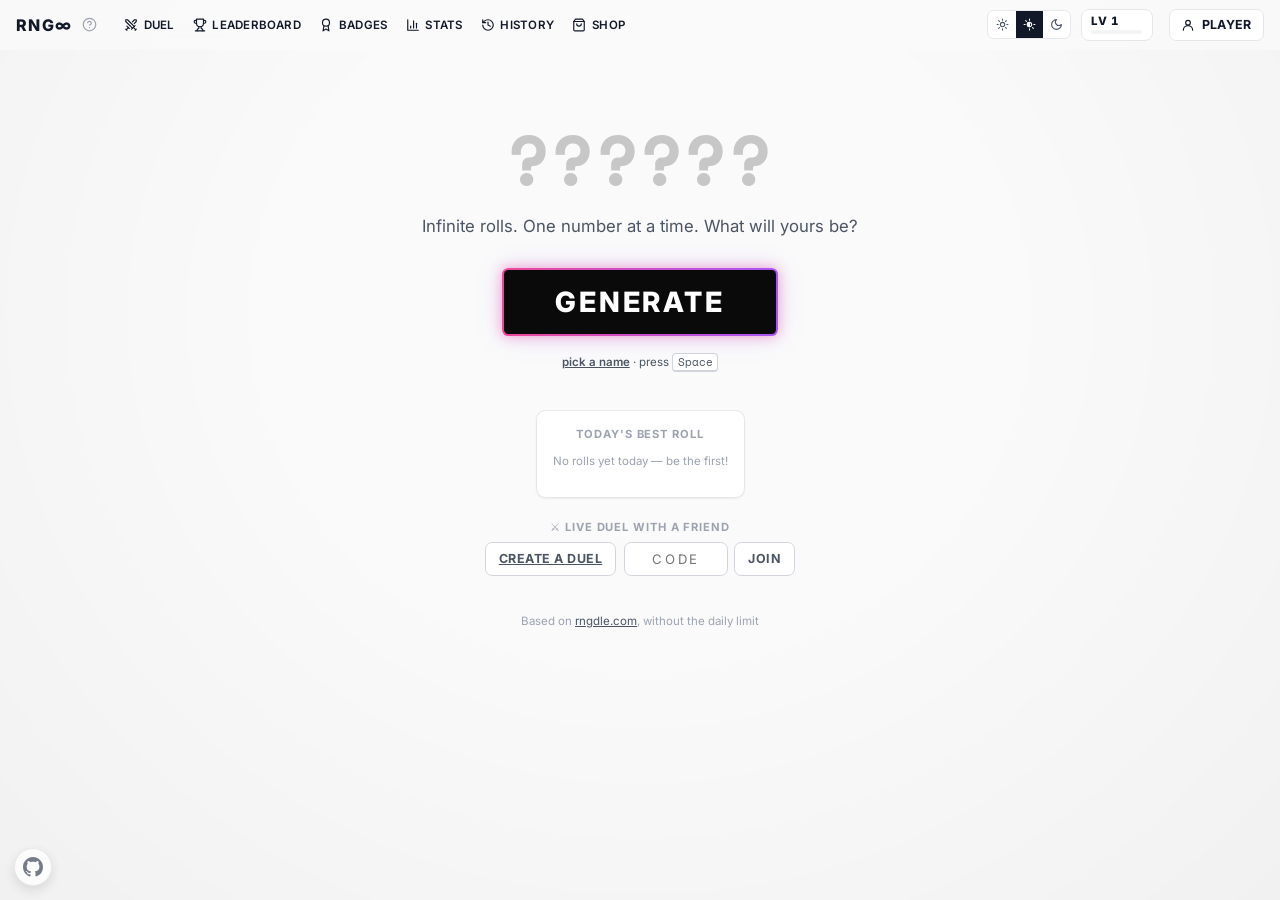
==== commit e2b581da: "Single-page build: levels (1 level XP per roll, x1 to x5 by rarity) A level chip in the top bar show" ====
--- a/standalone/index.html
+++ b/standalone/index.html
@@ -1401,6 +1401,41 @@
 /* Lien discret vers le dépôt GitHub, coin bas gauche. */
 .gh-corner { position: fixed; left: 14px; bottom: 14px; z-index: 40; display: grid; place-items: center; width: 38px; height: 38px; border-radius: 50%; border: 1px solid var(--outline); background: var(--surface); color: var(--prose-2); opacity: .75; box-shadow: 0 4px 12px rgba(0, 0, 0, .15); transition: opacity .2s, transform .2s, color .2s; }
 .gh-corner:hover, .gh-corner:focus-visible { opacity: 1; color: var(--prose); transform: translateY(-2px) rotate(-8deg); }
+
+
+.lv-chip { display: inline-flex; flex-direction: column; justify-content: center; gap: 3px; height: 2rem; padding: 0 .6rem; margin-right: .4rem;
+  border: 1px solid var(--outline); border-radius: 8px; background: var(--surface); color: var(--prose); cursor: pointer; font: inherit; }
+.lv-chip:hover { border-color: var(--outline-strong); }
+.lv-chip:focus-visible { outline: 2px solid var(--chart-accent); outline-offset: 2px; }
+.lv-num { font-size: .72rem; font-weight: 800; letter-spacing: .06em; text-transform: uppercase; font-variant-numeric: tabular-nums; line-height: 1; }
+.lv-bar { display: block; width: 3.2rem; height: 4px; border-radius: 2px; background: var(--surface-raised); overflow: hidden; }
+.lv-bar i { display: block; height: 100%; background: var(--chart-accent); border-radius: 2px; transition: width .5s ease; }
+.lv-chip.bump { animation: lv-bump .5s ease; }
+@keyframes lv-bump { 40% { transform: scale(1.12); } }
+.lv-panel { position: fixed; z-index: 60; width: min(17rem, calc(100vw - 32px)); padding: .8rem .9rem; display: flex; flex-direction: column; gap: .35rem;
+  background: var(--surface); color: var(--prose); border: 1px solid var(--outline); border-radius: 10px; box-shadow: 0 8px 24px rgba(0,0,0,.14); font-size: .8rem; }
+.lv-panel .lv-sub { color: var(--prose-2); }
+.lv-panel ul { list-style: none; margin: .2rem 0 0; padding: 0; display: grid; grid-template-columns: 1fr 1fr; gap: .3rem .8rem; }
+.lv-panel li { display: flex; align-items: center; justify-content: space-between; gap: .4rem; }
+.lv-panel li b { font-variant-numeric: tabular-nums; }
+.lv-pop { position: fixed; z-index: 65; top: calc(env(safe-area-inset-top, 0px) + 3.6rem); right: 16px; display: flex; flex-direction: column; align-items: flex-end; gap: .15rem;
+  padding: .5rem .75rem; border-radius: 10px; background: var(--surface); border: 1px solid var(--outline); box-shadow: 0 6px 18px rgba(0,0,0,.12); pointer-events: none; }
+.lv-pop b { font-size: .9rem; font-weight: 800; color: var(--tier-common); }
+.lv-pop span { font-size: .7rem; text-transform: uppercase; letter-spacing: .06em; color: var(--prose-2); }
+.lv-pop strong { font-size: .95rem; font-weight: 900; letter-spacing: .04em; color: var(--chart-accent); }
+.lv-pop[data-tier="trash"] b { color: var(--tier-trash); }
+.lv-pop[data-tier="common"] b { color: var(--tier-common); }
+.lv-pop[data-tier="uncommon"] b { color: var(--tier-uncommon); }
+.lv-pop[data-tier="rare"] b { color: var(--tier-rare); }
+.lv-pop[data-tier="epic"] b { color: var(--tier-epic); }
+.lv-pop[data-tier="anomaly"] b { color: var(--tier-anomaly); }
+.lv-pop[data-tier="mythic"] b { color: var(--tier-mythic); }
+.lv-pop.up { border-color: var(--chart-accent); }
+.lv-pop.show { animation: lv-in .35s cubic-bezier(.34,1.56,.64,1) both; }
+@keyframes lv-in { from { opacity: 0; transform: translateY(-8px) scale(.95); } }
+.lv-pop[hidden], .lv-panel[hidden] { display: none; }
+@media (max-width: 720px) { .lv-bar { width: 2.4rem; } .lv-chip { padding: 0 .45rem; margin-right: .25rem; } }
+@media (prefers-reduced-motion: reduce) { .lv-chip.bump, .lv-pop.show { animation: none; } .lv-bar i { transition: none; } }
 
 </style>
   <script>
@@ -6982,6 +7017,111 @@
 })();
 
 </script>
+<script>
+
+(function () {
+  'use strict';
+  const MULT = { trash: 1, common: 1, uncommon: 2, rare: 3, epic: 4, anomaly: 5, mythic: 5 };
+  const need = level => 10 + 5 * (level - 1); // points pour passer du niveau "level" au suivant
+  const engine = RNGEngine.createEngine(window.BADGE_META, window.SCORE_PERCENTILES);
+  const tierOf = r => engine.cardTier(r[1]);
+  const pointsOf = r => MULT[tierOf(r)] || 1;
+  const sum = rolls => rolls.reduce((s, r) => s + pointsOf(r), 0);
+  function levelOf(total) {
+    let level = 1, into = total;
+    while (into >= need(level)) { into -= need(level); level++; }
+    return { level, into, need: need(level) };
+  }
+
+  const chip = document.createElement('button');
+  chip.className = 'lv-chip';
+  chip.id = 'lv-chip';
+  chip.innerHTML = '<span class="lv-num"></span><span class="lv-bar"><i></i></span>';
+  const panel = document.createElement('div');
+  panel.className = 'lv-panel';
+  panel.hidden = true;
+  const pop = document.createElement('div');
+  pop.className = 'lv-pop';
+  pop.hidden = true;
+  const right = document.querySelector('.topbar-right');
+  right.insertBefore(chip, document.getElementById('player-btn'));
+  document.body.append(panel, pop);
+
+  let total = sum(Store.rolls), seen = Store.rolls.length;
+
+  function render() {
+    const s = levelOf(total);
+    chip.querySelector('.lv-num').textContent = 'Lv ' + s.level;
+    chip.querySelector('.lv-bar i').style.width = (100 * s.into / s.need).toFixed(1) + '%';
+    const label = 'Level ' + s.level + ': ' + s.into + ' / ' + s.need + ' level XP to level ' + (s.level + 1);
+    chip.title = label;
+    chip.setAttribute('aria-label', label);
+    panel.innerHTML = '<b>Level ' + s.level + '</b><span class="lv-sub">' + s.into + ' / ' + s.need + ' to level ' + (s.level + 1) +
+      ' · ' + total.toLocaleString('en-US') + ' level XP total</span>' +
+      '<span class="lv-sub">Every roll gives 1 level XP, multiplied by its rarity:</span><ul>' +
+      Object.entries(MULT).map(([t, m]) => '<li><span class="pill" data-tier="' + t + '">' + t + '</span><b>×' + m + '</b></li>').join('') +
+      '</ul>';
+    return s;
+  }
+
+  let popTimer = null;
+  function showGain(points, tier, before, after) {
+    const up = after.level > before.level;
+    pop.dataset.tier = tier;
+    pop.innerHTML = '<b>+' + points + ' level XP</b>' + (points > 1 ? '<span>' + tier + ' ×' + points + '</span>' : '') +
+      (up ? '<strong>Level up! Lv ' + after.level + '</strong>' : '');
+    pop.classList.toggle('up', up);
+    pop.hidden = false;
+    pop.classList.remove('show'); void pop.offsetWidth; pop.classList.add('show');
+    chip.classList.remove('bump'); void chip.offsetWidth; chip.classList.add('bump');
+    clearTimeout(popTimer);
+    popTimer = setTimeout(() => { pop.hidden = true; }, up ? 3200 : 1900);
+  }
+
+  // Le tirage est enregistré juste avant la révélation (body.locked) : on attend qu'elle commence puis se termine,
+  // pour ne rien dévoiler. Sans révélation dans la seconde et demie (tirage de duel), on l'affiche quand même.
+  let pending = null;
+  const revealing = () => document.body.classList.contains('locked');
+  function flush() {
+    if (!pending) return;
+    if (revealing()) { pending.sawReveal = true; return; }
+    if (!pending.sawReveal && Date.now() - pending.at < 1500) return;
+    const { points, tier, before } = pending;
+    pending = null;
+    showGain(points, tier, before, render());
+  }
+  new MutationObserver(flush).observe(document.body, { attributes: true, attributeFilter: ['class'] });
+
+  Store.onChange(() => {
+    const rolls = Store.rolls;
+    if (rolls.length === seen) return;
+    if (rolls.length < seen || rolls.length - seen > 3) { // historique vidé, importé ou synchronisé
+      total = sum(rolls); seen = rolls.length; pending = null; render();
+      return;
+    }
+    const before = pending ? pending.before : levelOf(total);
+    const added = rolls.slice(seen);
+    const points = sum(added) + (pending ? pending.points : 0);
+    total += sum(added);
+    seen = rolls.length;
+    pending = { points, tier: tierOf(added[added.length - 1]), before, at: Date.now(), sawReveal: revealing() };
+    setTimeout(flush, 1600);
+  });
+
+  chip.addEventListener('click', e => {
+    e.stopPropagation();
+    panel.hidden = !panel.hidden;
+    if (!panel.hidden) {
+      const r = chip.getBoundingClientRect();
+      panel.style.top = (r.bottom + 8) + 'px';
+      panel.style.right = Math.max(16, innerWidth - r.right) + 'px';
+    }
+  });
+  document.addEventListener('click', e => { if (!panel.hidden && !panel.contains(e.target)) panel.hidden = true; });
+  render();
+})();
+
+</script>
 
 </body>
 </html>
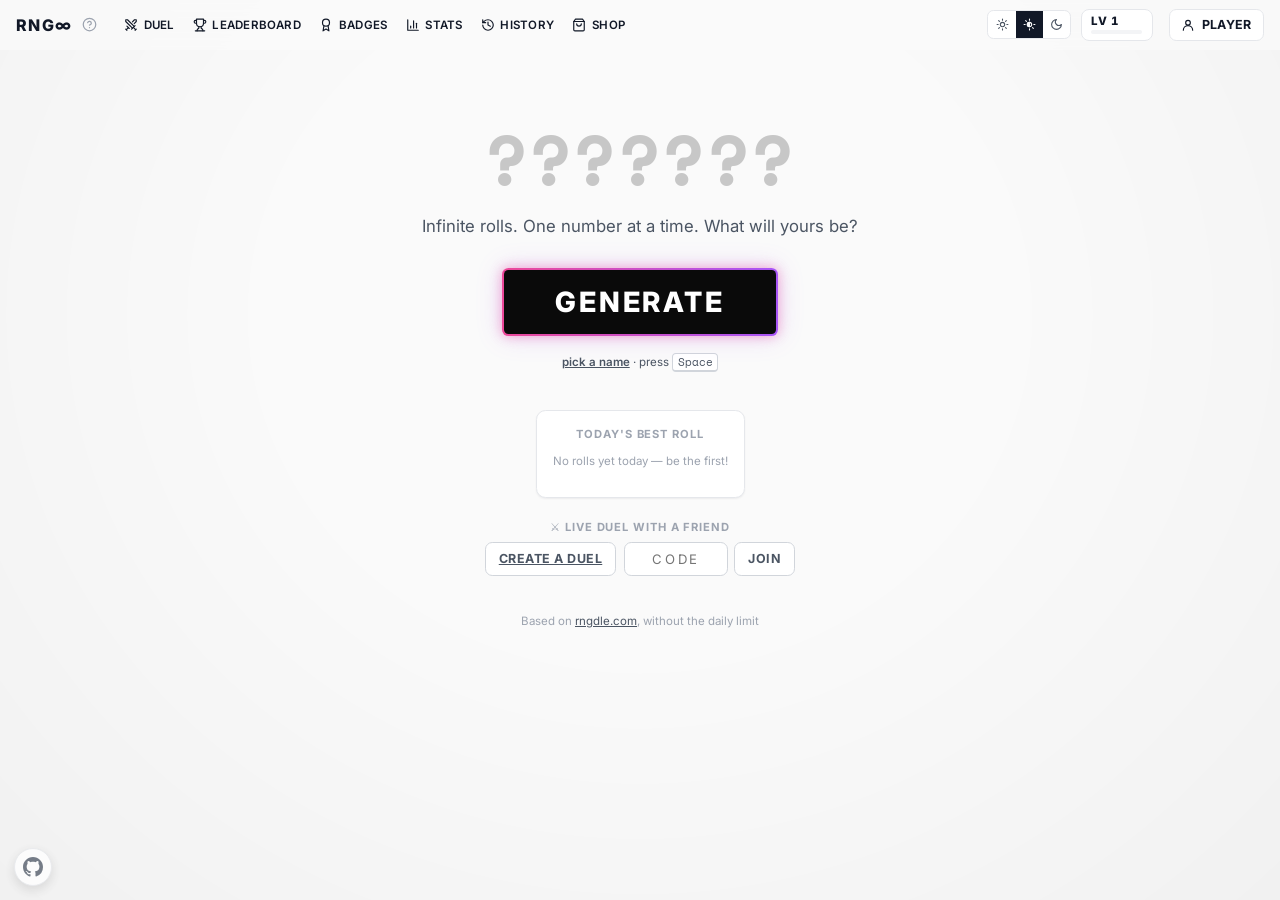
==== commit fe958a0a: "Serve the 7-digit standalone game at the root of the Vercel deployment - tools/artifact.mjs --page -" ====
--- a/standalone/index.html
+++ b/standalone/index.html
@@ -4,7 +4,7 @@
 <meta charset="utf-8">
 <meta name="viewport" content="width=device-width, initial-scale=1">
 <title>RNG∞</title>
-  <meta name="description" content="Infinite version of rngdle.com (https://www.rngdle.com): roll a number from 0 to 1,000,000, earn badges and XP, track your history and climb the leaderboard with friends.">
+  <meta name="description" content="Infinite version of rngdle.com (https://www.rngdle.com): roll a number from 0 to 9,999,999, earn badges and XP, track your history and climb the leaderboard with friends.">
   <link rel="icon" href="data:image/svg+xml,<svg xmlns='http://www.w3.org/2000/svg' viewBox='0 0 100 100'><text y='.9em' font-size='90'>🎲</text></svg>">
   <link rel="preconnect" href="https://fonts.googleapis.com">
   <link rel="preconnect" href="https://fonts.gstatic.com" crossorigin>
@@ -1407,7 +1407,7 @@
   border: 1px solid var(--outline); border-radius: 8px; background: var(--surface); color: var(--prose); cursor: pointer; font: inherit; }
 .lv-chip:hover { border-color: var(--outline-strong); }
 .lv-chip:focus-visible { outline: 2px solid var(--chart-accent); outline-offset: 2px; }
-.lv-num { font-size: .72rem; font-weight: 800; letter-spacing: .06em; text-transform: uppercase; font-variant-numeric: tabular-nums; line-height: 1; }
+.lv-num { white-space: nowrap; font-size: .72rem; font-weight: 800; letter-spacing: .06em; text-transform: uppercase; font-variant-numeric: tabular-nums; line-height: 1; }
 .lv-bar { display: block; width: 3.2rem; height: 4px; border-radius: 2px; background: var(--surface-raised); overflow: hidden; }
 .lv-bar i { display: block; height: 100%; background: var(--chart-accent); border-radius: 2px; transition: width .5s ease; }
 .lv-chip.bump { animation: lv-bump .5s ease; }
@@ -1430,12 +1430,74 @@
 .lv-pop[data-tier="epic"] b { color: var(--tier-epic); }
 .lv-pop[data-tier="anomaly"] b { color: var(--tier-anomaly); }
 .lv-pop[data-tier="mythic"] b { color: var(--tier-mythic); }
+.lv-pop[data-tier="cosmic"] b { color: var(--tier-cosmic); }
+.lv-pop[data-tier="celestial"] b { color: var(--tier-celestial); }
+.lv-pop[data-tier="infinity"] b { color: var(--tier-infinity); }
 .lv-pop.up { border-color: var(--chart-accent); }
 .lv-pop.show { animation: lv-in .35s cubic-bezier(.34,1.56,.64,1) both; }
 @keyframes lv-in { from { opacity: 0; transform: translateY(-8px) scale(.95); } }
 .lv-pop[hidden], .lv-panel[hidden] { display: none; }
+@media (max-width: 480px) { .lv-bar { display: none !important; } .lv-chip { margin-right: .15rem; } .player-btn { padding: 0 .5rem; } .player-btn span { display: none; } }
 @media (max-width: 720px) { .lv-bar { width: 2.4rem; } .lv-chip { padding: 0 .45rem; margin-right: .25rem; } }
 @media (prefers-reduced-motion: reduce) { .lv-chip.bump, .lv-pop.show { animation: none; } .lv-bar i { transition: none; } }
+
+
+:root {
+  --tier-cosmic: oklch(45.7% .24 277); --chart-cosmic: #4f46e5;
+  --tier-celestial: oklch(50% .13 237); --chart-celestial: #0284c7;
+  --tier-infinity: oklch(48% .25 320); --chart-infinity: #c026d3;
+}
+.dark {
+  --tier-cosmic: oklch(78.5% .115 274); --chart-cosmic: #818cf8;
+  --tier-celestial: oklch(84% .1 230); --chart-celestial: #7dd3fc;
+  --tier-infinity: oklch(76% .17 320); --chart-infinity: #e879f9;
+}
+[data-tier="cosmic"] {
+  --t-from: #1e1b4b; --t-via: #312e81; --t-to: #0f172a; --t-border: #facc15;
+  --t-glow: 0 0 18px rgba(250, 204, 21, .35), 0 0 34px rgba(99, 102, 241, .3);
+  --t-text: #fef9c3; --t-pill-text: #4338ca; --t-pill-bg: #eef2ff; --t-pill-border: #a5b4fc;
+  --t-hl: #a5b4fc; --t-hl-border: #4f46e5; --t-accent: var(--tier-cosmic); --t-shimmer: 1;
+}
+.dark [data-tier="cosmic"] {
+  --t-from: #1e1b4b; --t-via: #312e81; --t-to: #020617; --t-border: #eab308;
+  --t-glow: 0 0 22px rgba(250, 204, 21, .45), 0 0 40px rgba(129, 140, 248, .35);
+  --t-text: #fef9c3; --t-pill-text: #c7d2fe; --t-pill-bg: rgba(30, 27, 75, .6); --t-pill-border: rgba(129, 140, 248, .6);
+  --t-hl: #4338ca; --t-hl-border: #a5b4fc;
+}
+[data-tier="celestial"] {
+  --t-from: #f0f9ff; --t-via: #ffffff; --t-to: #e0f2fe; --t-border: #38bdf8;
+  --t-glow: 0 0 20px rgba(56, 189, 248, .45), 0 0 44px rgba(255, 255, 255, .9), 0 0 60px rgba(125, 211, 252, .35);
+  --t-text: #0c4a6e; --t-pill-text: #0369a1; --t-pill-bg: #f0f9ff; --t-pill-border: #7dd3fc;
+  --t-hl: #bae6fd; --t-hl-border: #0284c7; --t-accent: var(--tier-celestial); --t-shimmer: 1;
+}
+.dark [data-tier="celestial"] {
+  --t-from: #0c4a6e; --t-via: #e0f2fe; --t-to: #0c4a6e; --t-border: #7dd3fc;
+  --t-glow: 0 0 24px rgba(125, 211, 252, .6), 0 0 48px rgba(224, 242, 254, .35);
+  --t-text: #082f49; --t-pill-text: #bae6fd; --t-pill-bg: rgba(12, 74, 110, .5); --t-pill-border: rgba(125, 211, 252, .6);
+  --t-hl: #0369a1; --t-hl-border: #7dd3fc;
+}
+[data-tier="infinity"] {
+  --t-from: #fecaca; --t-via: #fef08a; --t-to: #c7d2fe; --t-border: #d946ef;
+  --t-glow: 0 0 20px rgba(217, 70, 239, .45), 0 0 40px rgba(34, 211, 238, .35), 0 0 64px rgba(250, 204, 21, .3);
+  --t-text: #111827; --t-pill-text: #a21caf; --t-pill-bg: #fdf4ff; --t-pill-border: #f0abfc;
+  --t-hl: #f0abfc; --t-hl-border: #c026d3; --t-accent: var(--tier-infinity); --t-shimmer: 1;
+}
+.dark [data-tier="infinity"] {
+  --t-from: #7f1d1d; --t-via: #1e1b4b; --t-to: #134e4a; --t-border: #e879f9;
+  --t-glow: 0 0 24px rgba(232, 121, 249, .55), 0 0 48px rgba(34, 211, 238, .35), 0 0 72px rgba(250, 204, 21, .25);
+  --t-text: #fdf4ff; --t-pill-text: #f5d0fe; --t-pill-bg: rgba(112, 26, 117, .45); --t-pill-border: rgba(232, 121, 249, .6);
+  --t-hl: #a21caf; --t-hl-border: #f0abfc;
+}
+/* Infinity : le bord de la carte fait défiler l'arc-en-ciel. */
+.num-card[data-tier="infinity"] { border-color: transparent; background-image: linear-gradient(var(--t-from), var(--t-to)), conic-gradient(from var(--inf-a, 0deg), #ef4444, #f59e0b, #eab308, #22c55e, #06b6d4, #6366f1, #d946ef, #ef4444);
+  background-origin: border-box; background-clip: padding-box, border-box; animation: inf-spin 3s linear infinite; }
+@property --inf-a { syntax: '<angle>'; inherits: false; initial-value: 0deg; }
+@keyframes inf-spin { to { --inf-a: 360deg; } }
+[data-tier="cosmic"] .card-stage.lit .rays { opacity: .6; animation-duration: 6s; }
+[data-tier="celestial"] .card-stage.lit .rays { opacity: .7; animation-duration: 5s; }
+[data-tier="infinity"] .card-stage.lit .rays { opacity: .75; animation-duration: 3.5s;
+  background: repeating-conic-gradient(from 0deg, #ef4444 0deg 5deg, transparent 5deg 10deg, #eab308 10deg 15deg, transparent 15deg 20deg, #22c55e 20deg 25deg, transparent 25deg 30deg, #06b6d4 30deg 35deg, transparent 35deg 40deg, #6366f1 40deg 45deg, transparent 45deg 50deg, #d946ef 50deg 55deg, transparent 55deg 60deg); }
+@media (prefers-reduced-motion: reduce) { .num-card[data-tier="infinity"] { animation: none; } }
 
 </style>
   <script>
@@ -1514,17 +1576,15 @@
   <noscript><p class="noscript">RNG∞ needs JavaScript to roll.</p></noscript>
 
   <script>
-// Généré par tools/build.mjs — ne pas éditer.
-window.BADGE_META = [{"id":"NICE_EXACT","label":"Exact Nice","desc":"Exactly \"69\".","emoji":"😏","score":100000100,"family":"NICE"},{"id":"JACKPOT_EXACT","label":"Exact Jackpot","desc":"Exactly \"777\".","emoji":"💰","score":100000100,"family":"JACKPOT"},{"id":"JACKPOT_SIX","label":"Jackpot Six","desc":"Contains six 7s in a row.","emoji":"🏦","score":100000100,"family":"JACKPOT"},{"id":"BOTANIST_EXACT","label":"Exact Botanist","desc":"Exactly \"420\".","emoji":"🌿","score":100000100,"family":"BOTANIST"},{"id":"DEVIL_EXACT","label":"Exact Devil","desc":"Exactly \"666\".","emoji":"😈","score":100000100,"family":"DEVIL"},{"id":"LEET_EXACT","label":"Exact Leet","desc":"Exactly \"1337\".","emoji":"💻","score":100000100,"family":"LEET"},{"id":"EXACT_HELL","label":"Exact Hell","desc":"Exactly \"7734\".","emoji":"👹","score":100000100,"family":"HELL"},{"id":"EXACT_BOOB_80085","label":"Exact 80085","desc":"Exactly \"80085\".","emoji":"💎","score":100000100,"family":"BOOB"},{"id":"MEANING_EXACT","label":"Exact Meaning","desc":"Exactly \"42\".","emoji":"🌌","score":100000100,"family":"BOTANIST"},{"id":"EMERGENCY_EXACT","label":"Exact Emergency","desc":"Exactly \"911\".","emoji":"🚑","score":100000100,"family":"EMERGENCY"},{"id":"ERROR_EXACT","label":"Not Found","desc":"Exactly \"404\".","emoji":"🚫","score":100000100,"family":"ERROR"},{"id":"INFERNAL","label":"Infernal","desc":"Exactly \"666666\".","emoji":"🔱","score":100000100,"family":"DEVIL"},{"id":"FOOTBALL_17776","label":"17776","desc":"Exactly \"17776\".","emoji":"🏈","score":100000100,"family":null},{"id":"VERY_VERY_NICE","label":"Very Very Nice","desc":"Exactly \"696969\".","emoji":"😏","score":100000100,"family":"NICE"},{"id":"HOTBOX","label":"Hotbox","desc":"Exactly \"420420\".","emoji":"🌿","score":100000100,"family":"BOTANIST"},{"id":"MAYDAY","label":"Mayday","desc":"Exactly \"911911\".","emoji":"🚑","score":100000100,"family":"EMERGENCY"},{"id":"UNIVERSAL_ANSWER","label":"Universal Answer","desc":"Exactly \"424242\".","emoji":"🌌","score":100000100,"family":"MEANING"},{"id":"BIG_BROTHER_EXACT","label":"Orwellian","desc":"Exactly \"1984\".","emoji":"👁️","score":100000100,"family":"BIG_BROTHER"},{"id":"DIGIT_ZERO","label":"Zero","desc":"The number zero.","emoji":"0️⃣","score":100000100,"family":"SINGLE_DIGIT"},{"id":"DIGIT_ONE","label":"One","desc":"The number one.","emoji":"1️⃣","score":100000100,"family":"SINGLE_DIGIT"},{"id":"DIGIT_TWO","label":"Two","desc":"The number two.","emoji":"2️⃣","score":100000100,"family":"SINGLE_DIGIT"},{"id":"DIGIT_THREE","label":"Three","desc":"The number three.","emoji":"3️⃣","score":100000100,"family":"SINGLE_DIGIT"},{"id":"DIGIT_FOUR","label":"Four","desc":"The number four.","emoji":"4️⃣","score":100000100,"family":"SINGLE_DIGIT"},{"id":"DIGIT_FIVE","label":"Five","desc":"The number five.","emoji":"5️⃣","score":100000100,"family":"SINGLE_DIGIT"},{"id":"DIGIT_SIX","label":"Six","desc":"The number six.","emoji":"6️⃣","score":100000100,"family":"SINGLE_DIGIT"},{"id":"DIGIT_SEVEN","label":"Seven","desc":"The number seven.","emoji":"7️⃣","score":100000100,"family":"SINGLE_DIGIT"},{"id":"DIGIT_EIGHT","label":"Eight","desc":"The number eight.","emoji":"8️⃣","score":100000100,"family":"SINGLE_DIGIT"},{"id":"DIGIT_NINE","label":"Nine","desc":"The number nine.","emoji":"9️⃣","score":100000100,"family":"SINGLE_DIGIT"},{"id":"SIXTY_SEVEN_EXACT","label":"Exact Six-Seven","desc":"Exactly \"67\".","emoji":"🫠","score":100000100,"family":"SIXTY_SEVEN"},{"id":"EIGHTY_SIX_EXACT","label":"Exact Eighty-Six","desc":"Exactly \"86\".","emoji":"🍽️","score":100000100,"family":"EIGHTY_SIX"},{"id":"ORIENTATION_EXACT","label":"Exact Orientation","desc":"Exactly \"101\".","emoji":"🧭","score":100000100,"family":"ORIENTATION"},{"id":"CALENDAR_EXACT","label":"Exact Calendar","desc":"Exactly \"365\".","emoji":"📅","score":100000100,"family":"CALENDAR"},{"id":"BRAINROT","label":"Brainrot","desc":"Exactly \"676767\".","emoji":"🫠","score":100000100,"family":"SIXTY_SEVEN"},{"id":"GROUNDHOG_DAY","label":"Groundhog Day","desc":"Exactly \"365365\".","emoji":"📅","score":100000100,"family":"CALENDAR"},{"id":"FULL_DAY","label":"Full Day","desc":"Exactly \"86400\", the number of seconds in a day.","emoji":"⏳","score":100000100,"family":null},{"id":"ONE_MILLION","label":"One Million","desc":"The number one million.","emoji":"🐐","score":100000100,"family":null},{"id":"EXACT_BOOB","label":"Exact Boob","desc":"Exactly \"8008\" or \"58008\".","emoji":"🍈","score":50000050,"family":"BOOB"},{"id":"ULTIMEME_EXACT","label":"Funny Number","desc":"Exactly \"69420\" or \"42069\".","emoji":"😂","score":50000050,"family":"ULTIMEME"},{"id":"ALWAYS","label":"Always","desc":"Exactly \"247365\" or \"365247\" (24/7, 365).","emoji":"♾️","score":50000050,"family":"CALENDAR"},{"id":"THIRTEENTH_POWER","label":"13th Power","desc":"A perfect thirteenth power (n¹³).","emoji":"💀","score":33333367,"family":"POWER"},{"id":"SEVENTEENTH_POWER","label":"17th Power","desc":"A perfect seventeenth power (n¹⁷).","emoji":"🧙","score":33333367,"family":"POWER"},{"id":"NINETEENTH_POWER","label":"19th Power","desc":"A perfect nineteenth power (n¹⁹).","emoji":"🌑","score":33333367,"family":"POWER"},{"id":"TAU","label":"Tau","desc":"Exactly τ (6283, 62831, or 628318).","emoji":"🌀","score":33333367,"family":"TAU"},{"id":"GOLDEN_RATIO","label":"Golden Ratio","desc":"Exactly φ (1618, 16180, or 161803).","emoji":"🐚","score":33333367,"family":null},{"id":"TENTH_POWER","label":"10th Power","desc":"A perfect tenth power (n¹⁰).","emoji":"🔟","score":25000025,"family":"POWER"},{"id":"ELEVENTH_POWER","label":"11th Power","desc":"A perfect eleventh power (n¹¹).","emoji":"🕚","score":25000025,"family":"POWER"},{"id":"PI","label":"Pi","desc":"Exactly π (314, 3141, 31415, or 314159).","emoji":"🥧","score":25000025,"family":"PI"},{"id":"E","label":"Euler's Number","desc":"The number e (271, 2718, 27182, or 271828).","emoji":"📈","score":25000025,"family":"E"},{"id":"CONSEC_QUAD_EXACT","label":"4 Consecutive Numbers","desc":"The entire number splits into four consecutive integers in order.","emoji":"⛓️","score":25000025,"family":"CONSECUTIVE"},{"id":"NINTH_POWER","label":"9th Power","desc":"A perfect ninth power (n⁹).","emoji":"☁️","score":20000020,"family":"POWER"},{"id":"EIGHTH_POWER","label":"8th Power","desc":"A perfect eighth power (n⁸).","emoji":"🎱","score":16666683,"family":"POWER"},{"id":"OUROBOROS","label":"Ouroboros","desc":"A number raised to itself: nⁿ (1¹, 2², ... 7⁷).","emoji":"🐍","score":14285729,"family":"POWER"},{"id":"SEVENTH_POWER","label":"7th Power","desc":"A perfect seventh power (n⁷).","emoji":"🌈","score":12500013,"family":"POWER"},{"id":"POWER_OF_SEVEN","label":"Power of Seven","desc":"A power of 7 (7ⁿ).","emoji":"7️⃣","score":12500013,"family":null},{"id":"POWER_OF_FIVE","label":"Power of Five","desc":"A power of 5 (5ⁿ).","emoji":"5️⃣","score":11111122,"family":null},{"id":"FACTORIAL","label":"Factorial","desc":"A factorial number (n!).","emoji":"❗","score":11111122,"family":null},{"id":"HELLO","label":"Hello","desc":"Contains \"07734\" (spells HELLO upside-down).","emoji":"👋","score":11111122,"family":null},{"id":"SEQUENCE_6","label":"Sequence (6)","desc":"Contains a sequence of 6 consecutive digits.","emoji":"🔢","score":11111122,"family":"PROGRESSION"},{"id":"EON","label":"Eon","desc":"Ends in five zeros.","emoji":"🗿","score":10000010,"family":"VOID_DEPTH"},{"id":"CONTIGUOUS_SIXES","label":"Contiguous Sixes","desc":"Six identical consecutive digits.","emoji":"➖➖➖➖","score":10000010,"family":"CONTIGUOUS_RUN"},{"id":"DEEP_VOID_FIVE","label":"Deep Void (5)","desc":"Contains \"00000\".","emoji":"⚫","score":10000010,"family":"VOID_DEPTH"},{"id":"ONE_DIGIT","label":"Single Digit","desc":"Has exactly one digit.","emoji":"☝️","score":10000010,"family":"SINGLE_DIGIT"},{"id":"QUINT_NINE","label":"Quint Nine","desc":"Ends in 99999.","emoji":"🥳","score":10000010,"family":"NINE_ENDING"},{"id":"SEMI_EON","label":"Semi-Eon","desc":"Ends in \"50000\".","emoji":"🦴","score":10000010,"family":"VOID_DEPTH"},{"id":"SIXTH_POWER","label":"6th Power","desc":"A perfect sixth power (n⁶).","emoji":"🎲","score":9090918,"family":"POWER"},{"id":"POWER_OF_THREE","label":"Power of Three","desc":"A power of 3 (3ⁿ).","emoji":"🔺","score":7692315,"family":null},{"id":"FIFTH_POWER","label":"5th Power","desc":"A perfect fifth power (n⁵).","emoji":"🖐️","score":6250006,"family":"POWER"},{"id":"JACKPOT_FIVE","label":"Jackpot Five","desc":"Contains five 7s in a row.","emoji":"💰💰💰","score":5263163,"family":"JACKPOT"},{"id":"POWER_OF_TWO","label":"Power of Two","desc":"A power of 2 (2ⁿ).","emoji":"💾","score":5000005,"family":null},{"id":"ROYAL_FLUSH","label":"Royal Flush","desc":"Contains 56789 — the highest possible straight.","emoji":"👑","score":5000005,"family":"STRAIGHT"},{"id":"BOOB_58008","label":"58008","desc":"Contains \"58008\" (spells BOOBS upside-down).","emoji":"🔠","score":5000005,"family":"BOOB"},{"id":"BOOB_80085","label":"80085","desc":"Contains \"80085\" (spells BOOBS).","emoji":"🅱️","score":5000005,"family":"BOOB"},{"id":"PI_CONTAINS_5","label":"Pi Slice (5)","desc":"Contains \"31415\".","emoji":"🥧","score":5000005,"family":"PI"},{"id":"E_CONTAINS_5","label":"E Slice (5)","desc":"Contains \"27182\".","emoji":"📈","score":5000005,"family":"E"},{"id":"TAU_SLICE_5","label":"Tau Slice (5)","desc":"Contains \"62831\".","emoji":"🌀","score":5000005,"family":"TAU"},{"id":"CASCADE","label":"Cascade","desc":"Every digit increases by exactly 1 from the previous.","emoji":"🌊","score":3333337,"family":"PROGRESSION"},{"id":"FIBONACCI","label":"Fibonacci Number","desc":"Part of the golden ratio sequence found in nature.","emoji":"🐚","score":3333337,"family":null},{"id":"FOURTH_POWER","label":"4th Power","desc":"A perfect fourth power (n⁴).","emoji":"📦","score":3125003,"family":"POWER"},{"id":"WATERFALL","label":"Waterfall","desc":"Every digit decreases by exactly 1 from the previous.","emoji":"🚿","score":2857146,"family":"PROGRESSION"},{"id":"CONSEC_QUAD_CONTAINS","label":"4 Consecutive Numbers (Contains)","desc":"Contains four adjacent consecutive integers.","emoji":"🔗","score":2631582,"family":"CONSECUTIVE"},{"id":"CONSEC_QUAD_SCRAMBLED","label":"4 Consecutive Numbers (Scrambled)","desc":"The entire number splits into four consecutive integers, but not in order.","emoji":"🔀","score":2272730,"family":"CONSECUTIVE"},{"id":"HOMOGENEOUS","label":"Homogeneous","desc":"All digits are the same.","emoji":"🥛","score":2222224,"family":null},{"id":"ULTIMEME","label":"Funny Numbers","desc":"Contains both \"69\" and \"420\".","emoji":"😂","score":1666668,"family":"ULTIMEME"},{"id":"BINARY_SOUL","label":"Binary Soul","desc":"Only 0s and 1s.","emoji":"🤖","score":1538463,"family":null},{"id":"STRAIGHT_FLUSH","label":"Straight Flush","desc":"Contains 5 consecutive same-parity digits (02468, 13579, or their reverse).","emoji":"🃏","score":1449277,"family":"STRAIGHT"},{"id":"TWO_DIGITS","label":"Two Digits","desc":"Has exactly two digits.","emoji":"✌️","score":1111112,"family":null},{"id":"SPY","label":"Spy Number","desc":"The sum of its digits equals the product of its digits.","emoji":"🕵️","score":1030929,"family":null},{"id":"EPOCH","label":"Epoch","desc":"Ends in four zeros.","emoji":"🏛️","score":1000001,"family":"VOID_DEPTH"},{"id":"QUAD_NINE","label":"Quad Nine","desc":"Ends in 9999.","emoji":"🎊","score":1000001,"family":"NINE_ENDING"},{"id":"SEMI_EPOCH","label":"Semi-Epoch","desc":"Ends in \"5000\".","emoji":"⌛","score":1000001,"family":"VOID_DEPTH"},{"id":"CUBE","label":"3rd Power","desc":"A perfect cube (n³).","emoji":"🧊","score":990100,"family":"POWER"},{"id":"EVEN_SPACING","label":"Even Spacing","desc":"All digits are evenly spaced in an arithmetic sequence.","emoji":"📏","score":862070,"family":"PROGRESSION"},{"id":"CONSEC_TRIPLE_EXACT","label":"3 Consecutive Numbers","desc":"The entire number splits into three consecutive integers in order.","emoji":"⛓️","score":555556,"family":"CONSECUTIVE"},{"id":"CONTIGUOUS_FIVES","label":"Contiguous Fives","desc":"Five identical consecutive digits.","emoji":"➖➖➖","score":552487,"family":"CONTIGUOUS_RUN"},{"id":"DEEP_VOID_FOUR","label":"Deep Void (4)","desc":"Contains \"0000\".","emoji":"🌌","score":552487,"family":"VOID_DEPTH"},{"id":"STROBOGRAMMATIC","label":"Strobogrammatic","desc":"Looks the same when rotated 180 degrees.","emoji":"🙃","score":502513,"family":null},{"id":"STRAIGHT","label":"Straight","desc":"Contains a sequence of 5 consecutive digits (ascending or descending).","emoji":"📏","score":454546,"family":"STRAIGHT"},{"id":"JACKPOT_FOUR","label":"Jackpot Four","desc":"Contains four 7s in a row.","emoji":"💰💰","score":357143,"family":"JACKPOT"},{"id":"VERY_NICE","label":"Very Nice","desc":"Contains \"6969\".","emoji":"🥵","score":334448,"family":"NICE"},{"id":"DEEPER_MEANING","label":"Deeper Meaning","desc":"Contains \"4242\".","emoji":"🌌","score":334448,"family":"MEANING"},{"id":"SIXTY_SEVEN_DOUBLE","label":"6767","desc":"Contains \"6767\".","emoji":"🫠","score":334448,"family":"SIXTY_SEVEN"},{"id":"LEET","label":"Leet","desc":"Contains \"1337\".","emoji":"💻","score":333334,"family":"LEET"},{"id":"HELL","label":"Hell","desc":"Contains \"7734\" (spells HELL upside-down).","emoji":"🔥","score":333334,"family":"HELL"},{"id":"BOOB_8008","label":"8008","desc":"Contains \"8008\" (spells BOOB upside-down).","emoji":"🔢","score":333334,"family":"BOOB"},{"id":"BIG_BROTHER","label":"Big Brother","desc":"Contains \"1984\".","emoji":"👁️","score":333334,"family":"BIG_BROTHER"},{"id":"PI_CONTAINS_4","label":"Pi Slice (4)","desc":"Contains \"3141\".","emoji":"🥧","score":333334,"family":"PI"},{"id":"E_CONTAINS_4","label":"E Slice (4)","desc":"Contains \"2718\".","emoji":"📈","score":333334,"family":"E"},{"id":"TAU_SLICE_4","label":"Tau Slice (4)","desc":"Contains \"6283\".","emoji":"🌀","score":333334,"family":"TAU"},{"id":"CONSEC_TRIPLE_SCRAMBLED","label":"3 Consecutive Numbers (Scrambled)","desc":"The entire number splits into three consecutive integers, but not in order.","emoji":"🔀","score":277778,"family":"CONSECUTIVE"},{"id":"ZIPPER","label":"Zipper","desc":"Two digits alternating perfectly.","emoji":"🤐","score":246914,"family":null},{"id":"ASCENSION","label":"Ascension","desc":"Every digit is strictly larger than the previous.","emoji":"📈","score":219298,"family":"MONOTONIC"},{"id":"GEOMETRIC","label":"Crescendo","desc":"Splits into three or more numbers with a constant ratio.","emoji":"🔊","score":208334,"family":"PROGRESSION"},{"id":"FIVE_OF_A_KIND","label":"Five of a Kind","desc":"Contains five identical digits.","emoji":"🃏","score":198020,"family":"OF_A_KIND"},{"id":"CONSEC_TRIPLE_CONTAINS","label":"3 Consecutive Numbers (Contains)","desc":"Contains three adjacent consecutive integers.","emoji":"🔗","score":157978,"family":"CONSECUTIVE"},{"id":"CONTIGUOUS_THREE_PAIR","label":"Contiguous Three Pair","desc":"Contains three adjacent contiguous pairs.","emoji":"👨‍👩‍👧‍👦👯","score":154321,"family":"PAIRS"},{"id":"FRAMED_PAIR","label":"Framed Pair","desc":"A 4-digit number where the middle two digits match each other but differ from both end digits.","emoji":"🖼️","score":137174,"family":"PAIRS"},{"id":"FRAMED_TRIPLE","label":"Framed Triple","desc":"A triple in the middle, bookended by different digits.","emoji":"🖼️🖼️","score":137174,"family":"OF_A_KIND"},{"id":"FRAMED_QUAD","label":"Framed Quad","desc":"Four of a kind in the middle, bookended by different digits.","emoji":"🪟","score":137174,"family":"OF_A_KIND"},{"id":"DECAY","label":"Decay","desc":"Every digit is strictly smaller than the previous.","emoji":"📉","score":119474,"family":"MONOTONIC"},{"id":"THREE_DIGITS","label":"Three Digits","desc":"Has exactly three digits.","emoji":"🤟","score":111111,"family":null},{"id":"ECHO","label":"Echo","desc":"The first half repeats as the second half.","emoji":"📣","score":100100,"family":null},{"id":"MILLENNIUM","label":"Millennium","desc":"Ends in triple zeros.","emoji":"🗓️","score":100000,"family":"VOID_DEPTH"},{"id":"PRONIC","label":"Pronic Number","desc":"The product of two consecutive integers (n * n+1).","emoji":"🧮","score":100000,"family":null},{"id":"TRIPLE_NINE","label":"Triple Nine","desc":"Ends in 999.","emoji":"🎉","score":100000,"family":"NINE_ENDING"},{"id":"SEMI_MILLENNIUM","label":"Semi-Millennium","desc":"Ends in \"500\".","emoji":"📜","score":100000,"family":"VOID_DEPTH"},{"id":"COLOSSAL","label":"Colossal","desc":"A number greater than 999,000.","emoji":"🪨","score":100000,"family":null},{"id":"SQUARE","label":"2nd Power","desc":"A perfect square (n²).","emoji":"🟦","score":99900,"family":"POWER"},{"id":"EVEN_SPACING_ABS","label":"Even Spacing (Absolute)","desc":"All digits have the same absolute spacing (e.g., ±2 each time).","emoji":"📐","score":90992,"family":"PROGRESSION"},{"id":"FIREFLY","label":"Firefly","desc":"One unique digit among identical others.","emoji":"🪲","score":82237,"family":"DUALITY"},{"id":"CONSEC_PAIR_EXACT","label":"2 Consecutive Numbers","desc":"The entire number splits into two consecutive integers.","emoji":"🔗","score":50505,"family":"CONSECUTIVE"},{"id":"PALINDROME","label":"Palindrome","desc":"Reads the same forwards and backwards.","emoji":"🪞","score":50025,"family":"PALINDROME"},{"id":"CONTIGUOUS_QUADS","label":"Contiguous Quads","desc":"Four identical consecutive digits.","emoji":"➖➖","score":37023,"family":"CONTIGUOUS_RUN"},{"id":"DEEP_VOID_THREE","label":"Deep Void (3)","desc":"Contains \"000\".","emoji":"🌑","score":37023,"family":"VOID_DEPTH"},{"id":"TURTLE","label":"Turtle","desc":"All consecutive digits differ by at most 1.","emoji":"🐢","score":36049,"family":"PROGRESSION"},{"id":"SECRET_AGENT","label":"Secret Agent","desc":"Contains \"007\".","emoji":"🕶️","score":34614,"family":null},{"id":"HEAVY","label":"Heavy","desc":"The sum of its digits exceeds 45.","emoji":"🧱","score":33300,"family":null},{"id":"CONTIGUOUS_BOAT","label":"Contiguous Full House","desc":"Contains a contiguous set of three adjacent to a contiguous set of two.","emoji":"🏰","score":30111,"family":"BOAT"},{"id":"JACKPOT","label":"Jackpot","desc":"Contains \"777\".","emoji":"💰","score":27027,"family":"JACKPOT"},{"id":"DEVIL","label":"Devil","desc":"Contains \"666\".","emoji":"😈","score":27027,"family":"DEVIL"},{"id":"SEQUENCE_4","label":"Sequence (4)","desc":"Contains a sequence of 4 consecutive digits.","emoji":"🔢","score":25907,"family":"PROGRESSION"},{"id":"ERROR","label":"Error 404","desc":"Contains \"404\".","emoji":"🚫","score":25132,"family":"ERROR"},{"id":"ORIENTATION","label":"Orientation","desc":"Contains \"101\" (intro course number).","emoji":"🧭","score":25132,"family":"ORIENTATION"},{"id":"BOTANIST","label":"Botanist","desc":"Contains \"420\".","emoji":"🌿","score":25006,"family":"BOTANIST"},{"id":"EMERGENCY","label":"Emergency","desc":"Contains \"911\".","emoji":"🚑","score":25006,"family":"EMERGENCY"},{"id":"PI_CONTAINS_3","label":"Pi Slice (3)","desc":"Contains \"314\".","emoji":"🥧","score":25006,"family":"PI"},{"id":"E_CONTAINS_3","label":"E Slice (3)","desc":"Contains \"271\".","emoji":"📈","score":25006,"family":"E"},{"id":"CALENDAR","label":"Calendar","desc":"Contains \"365\" (days in a year).","emoji":"📅","score":25006,"family":"CALENDAR"},{"id":"DRASTIX","label":"Drastix","desc":"Contains \"235\".","emoji":"💥","score":25000,"family":null,"custom":true},{"id":"DIVISIBLE_BY_THREE","label":"Divisible by Three","desc":"Every digit is divisible by 3.","emoji":"🔺","score":24414,"family":null},{"id":"SCRAMBLE","label":"Scramble","desc":"All digits form a consecutive sequence when sorted.","emoji":"🔀","score":22722,"family":"PROGRESSION"},{"id":"DUALITY","label":"Duality","desc":"Uses exactly two different digits.","emoji":"☯️","score":21654,"family":"DUALITY"},{"id":"STEPS","label":"Steps","desc":"Digits never decrease.","emoji":"🪜","score":20202,"family":"MONOTONIC"},{"id":"ARITHMETIC","label":"Metronome","desc":"Splits into three or more numbers with a constant difference.","emoji":"🎼","score":17784,"family":"PROGRESSION"},{"id":"FRAMED_DOUBLE","label":"Framed Double","desc":"Two pairs in the middle, bookended by different digits.","emoji":"🖼️🖼️🖼️","score":15242,"family":"PAIRS"},{"id":"SLOPES","label":"Slopes","desc":"Digits never increase.","emoji":"🛝","score":12582,"family":"MONOTONIC"},{"id":"PAIRED_BOOKENDS","label":"Paired Bookends","desc":"Starts with a pair and ends with a different pair.","emoji":"👐","score":11122,"family":"BOOKENDS"},{"id":"FOUR_DIGITS","label":"Four Digits","desc":"Has exactly four digits.","emoji":"🍀","score":11111,"family":null},{"id":"THREE_PAIR","label":"Three Pair","desc":"Contains three distinct pairs of matching digits.","emoji":"👯‍♀️👯","score":10288,"family":"PAIRS"},{"id":"BOOKENDS","label":"Bookends","desc":"The first two digits match the last two.","emoji":"📚","score":10010,"family":"BOOKENDS"},{"id":"MIRROR_BOOKENDS","label":"Mirror Bookends","desc":"First two digits are reversed as the last two.","emoji":"📖","score":10010,"family":"BOOKENDS"},{"id":"CENTURY","label":"Century","desc":"Ends in double zeros.","emoji":"💯","score":10000,"family":"VOID_DEPTH"},{"id":"DOUBLE_NINE","label":"Double Nine","desc":"Ends in 99.","emoji":"🎈","score":10000,"family":"NINE_ENDING"},{"id":"QUARTER_CENTURY","label":"Quarter-Century","desc":"Ends in \"25\".","emoji":"🪙","score":10000,"family":null},{"id":"SEMI_CENTURY","label":"Semi-Century","desc":"Ends in \"50\".","emoji":"🗓️","score":10000,"family":"VOID_DEPTH"},{"id":"THREE_QUARTER_CENTURY","label":"Three-Quarter Century","desc":"Ends in \"75\".","emoji":"🕰️","score":10000,"family":null},{"id":"QUADS","label":"Four of a Kind","desc":"Contains four identical digits.","emoji":"🍀","score":8436,"family":"OF_A_KIND"},{"id":"EQUATION","label":"Equation","desc":"Insert one of + − × ÷ and an equals sign to make a true equation.","emoji":"🟰","score":7720,"family":null},{"id":"LOW_BALL","label":"Low Ball","desc":"Contains only digits from 0 to 4.","emoji":"📉","score":6400,"family":null},{"id":"MOUNTAIN","label":"Mountain","desc":"Digits ascend to a peak and then descend.","emoji":"🏔️","score":5885,"family":"PEAK"},{"id":"DOUBLE_HOP","label":"Double Hop","desc":"A digit appears at every other position (3 times).","emoji":"🦘🦘","score":5321,"family":"HOPSCOTCH"},{"id":"HIGH_ROLLER","label":"High Roller","desc":"Contains only digits from 5 to 9.","emoji":"🤑","score":5120,"family":null},{"id":"VALLEY","label":"Valley","desc":"Digits descend to a trough and then ascend.","emoji":"🏜️","score":4199,"family":"PEAK"},{"id":"CONTIGUOUS_TWO_PAIR","label":"Contiguous Two Pair","desc":"Contains two adjacent contiguous pairs.","emoji":"👨‍👩‍👧‍👦","score":3957,"family":"PAIRS"},{"id":"MINI_ECHO","label":"Mini Echo","desc":"Contains an adjacent 2-digit repeat.","emoji":"🔂","score":3704,"family":"REPEAT"},{"id":"ALTERNATOR","label":"Alternator","desc":"Digits strictly alternate between even and odd.","emoji":"⚡","score":2845,"family":null},{"id":"FLUSH","label":"Flush","desc":"All digits are either all even or all odd.","emoji":"🎨","score":2845,"family":null},{"id":"CONTIGUOUS_TRIPS","label":"Contiguous Trips","desc":"Three identical consecutive digits.","emoji":"➖","score":2784,"family":"CONTIGUOUS_RUN"},{"id":"DEEP_VOID","label":"Deep Void","desc":"Contains \"00\".","emoji":"🕳️","score":2784,"family":"VOID_DEPTH"},{"id":"FEATHER","label":"Feather","desc":"The sum of its digits is less than 15.","emoji":"🪶","score":2667,"family":null},{"id":"BLACKJACK","label":"Blackjack","desc":"Digits sum exactly to 21.","emoji":"♠️","score":2521,"family":null},{"id":"BOAT","label":"Full House","desc":"Contains a set of three and a set of two.","emoji":"🏠","score":2397,"family":"BOAT"},{"id":"POCKET_MIRROR","label":"Pocket Mirror","desc":"Contains a palindrome of 4 or more digits.","emoji":"🪞","score":2124,"family":"PALINDROME"},{"id":"SNAKE_EYES","label":"Snake Eyes","desc":"Contains a single pair of ones and no other pairs.","emoji":"🎲","score":2121,"family":null},{"id":"NICE","label":"Nice","desc":"Contains the number 69.","emoji":"😏","score":2024,"family":"NICE"},{"id":"MEANING","label":"Meaning of Life","desc":"Contains \"42\".","emoji":"🌌","score":2024,"family":"BOTANIST"},{"id":"SIXTY_SEVEN","label":"Six-Seven","desc":"Contains \"67\".","emoji":"🫠","score":2024,"family":"SIXTY_SEVEN"},{"id":"EIGHTY_SIX","label":"Eighty-Six","desc":"Contains \"86\" (restaurant slang for \"out of\").","emoji":"🍽️","score":2024,"family":"EIGHTY_SIX"},{"id":"BALANCED","label":"Balanced","desc":"Sum of first half of digits equals sum of second half.","emoji":"⚖️","score":1959,"family":null},{"id":"RHYME","label":"Rhyme","desc":"Contains the same 2+ digit substring twice.","emoji":"🎶","score":1872,"family":"REPEAT"},{"id":"SEQUENCE_3","label":"Sequence (3)","desc":"Contains a sequence of 3 consecutive digits.","emoji":"🔢","score":1716,"family":"PROGRESSION"},{"id":"CONSEC_PAIR_ADJACENT","label":"2 Consecutive Numbers (Contains)","desc":"Contains two adjacent substrings that are consecutive integers.","emoji":"🔗","score":1659,"family":"CONSECUTIVE"},{"id":"CONSEC_PAIR_NEARBY","label":"2 Consecutive Numbers (Nearby)","desc":"Contains two non-adjacent substrings that are consecutive integers.","emoji":"🔗","score":1575,"family":"CONSECUTIVE"},{"id":"MESA","label":"Mesa","desc":"Digits rise to a peak, then fall (flat stretches allowed).","emoji":"🗻","score":1568,"family":"PEAK"},{"id":"PRIME","label":"Prime Number","desc":"Divisible only by 1 and itself.","emoji":"💎","score":1274,"family":null},{"id":"TRINITY","label":"Trinity","desc":"Uses exactly three different digits.","emoji":"⚜️","score":1265,"family":null},{"id":"DOZEN","label":"Dozen","desc":"Divisible by 12.","emoji":"🍩","score":1200,"family":null},{"id":"CANYON","label":"Canyon","desc":"Digits fall to a floor, then rise (flat stretches allowed).","emoji":"🌄","score":1184,"family":"PEAK"},{"id":"FIVE_DIGITS","label":"Five Digits","desc":"Has exactly five digits.","emoji":"🖐️","score":1111,"family":null},{"id":"ELEVEN","label":"Eleven","desc":"Divisible by 11.","emoji":"🕚","score":1100,"family":null},{"id":"HARSHAD","label":"Harshad Number","desc":"Divisible by the sum of its own digits.","emoji":"🤝","score":1048,"family":null},{"id":"CLEAN","label":"Clean","desc":"Ends in a zero.","emoji":"🧼","score":1000,"family":"VOID_DEPTH"},{"id":"SEMI_CLEAN","label":"Semi-Clean","desc":"Ends in a 5.","emoji":"🧹","score":1000,"family":null},{"id":"EQUILIBRIUM","label":"Equilibrium","desc":"The first and last digits are identical.","emoji":"🧘","score":1000,"family":"EQUILIBRIUM"},{"id":"SANDWICH","label":"Sandwich","desc":"First and last digits match, with at least one different digit between them.","emoji":"🥪","score":1000,"family":"EQUILIBRIUM"},{"id":"HILLS","label":"Hills","desc":"Digits strictly alternate between rising and falling.","emoji":"🏞️","score":733,"family":"HILLS"},{"id":"TRIPS","label":"Three of a Kind","desc":"Contains three identical digits.","emoji":"🎰","score":724,"family":"OF_A_KIND"},{"id":"LUCKY_SEVEN_DIV","label":"Lucky Seven (Divisible)","desc":"Divisible by 7.","emoji":"🎰","score":700,"family":null},{"id":"HETEROGENEOUS","label":"Heterogeneous","desc":"No repeated digits.","emoji":"🥗","score":593,"family":null},{"id":"MINI_SCRAMBLE","label":"Mini Scramble","desc":"Contains 3 or more adjacent digits that form a run when sorted.","emoji":"🧩","score":579,"family":"PROGRESSION"},{"id":"GAP_ONE","label":"Gap One","desc":"The first and last digits differ by exactly 1.","emoji":"↕️","score":529,"family":null},{"id":"TWO_PAIR","label":"Two Pair","desc":"Contains two distinct pairs of matching digits.","emoji":"👯‍♀️","score":377,"family":"PAIRS"},{"id":"DUNES","label":"Dunes","desc":"Rises and falls keep alternating (flat stretches allowed).","emoji":"🐫","score":364,"family":"HILLS"},{"id":"HOPSCOTCH","label":"Hopscotch","desc":"A digit appears at every other position (2 times).","emoji":"🦘","score":312,"family":"HOPSCOTCH"},{"id":"GHOST","label":"Ghost","desc":"Contains exactly one \"0\".","emoji":"👻","score":309,"family":null},{"id":"QUARTET","label":"Quartet","desc":"Uses exactly four different digits.","emoji":"🎻","score":290,"family":null},{"id":"HYDROGEN","label":"Hydrogen (1)","desc":"Contains exactly one \"1\".","emoji":"💧","score":282,"family":null},{"id":"HELIUM","label":"Helium (2)","desc":"Contains exactly one \"2\".","emoji":"🎈","score":282,"family":null},{"id":"CARBON","label":"Carbon (6)","desc":"Contains exactly one \"6\".","emoji":"✏️","score":282,"family":null},{"id":"OXYGEN","label":"Oxygen (8)","desc":"Contains exactly one \"8\".","emoji":"💨","score":282,"family":null},{"id":"LITHIUM","label":"Lithium (3)","desc":"Contains exactly one \"3\".","emoji":"🔋","score":282,"family":null},{"id":"BERYLLIUM","label":"Beryllium (4)","desc":"Contains exactly one \"4\".","emoji":"💎","score":282,"family":null},{"id":"BORON","label":"Boron (5)","desc":"Contains exactly one \"5\".","emoji":"🧼","score":282,"family":null},{"id":"NITROGEN","label":"Nitrogen (7)","desc":"Contains exactly one \"7\".","emoji":"❄️","score":282,"family":null},{"id":"FLUORINE","label":"Fluorine (9)","desc":"Contains exactly one \"9\".","emoji":"🦷","score":282,"family":null},{"id":"GROUNDED","label":"Grounded","desc":"The first digit is smaller than the last.","emoji":"⚓","score":250,"family":null},{"id":"CONTIGUOUS_PAIR","label":"Contiguous Pair","desc":"Contains a contiguous pair of matching digits.","emoji":"🫂","score":249,"family":"PAIRS"},{"id":"LUCKY_7","label":"Lucky Seven","desc":"Contains the number 7.","emoji":"7️⃣","score":213,"family":null},{"id":"EVEN","label":"Even","desc":"Divisible by 2.","emoji":"⚖️","score":200,"family":null},{"id":"ODD","label":"Odd","desc":"Not divisible by 2.","emoji":"🦄","score":200,"family":null},{"id":"LIFTOFF","label":"Liftoff","desc":"The first digit is larger than the last.","emoji":"🚀","score":200,"family":null},{"id":"VOID","label":"Void","desc":"Contains no zeros.","emoji":"🕳️","score":167,"family":null},{"id":"NEIGHBORS","label":"Neighbors","desc":"Contains two digits that are adjacent in value.","emoji":"🏘️","score":161,"family":null},{"id":"PAIR","label":"Pair","desc":"Contains a pair of matching digits.","emoji":"👯","score":120,"family":"PAIRS"},{"id":"SIX_DIGITS","label":"Six Digits","desc":"Has exactly six digits.","emoji":"🐝","score":111,"family":null}];
-window.BADGE_ODDS = {"NICE_EXACT":9.99999000001e-7,"JACKPOT_EXACT":9.99999000001e-7,"JACKPOT_SIX":9.99999000001e-7,"BOTANIST_EXACT":9.99999000001e-7,"DEVIL_EXACT":9.99999000001e-7,"LEET_EXACT":9.99999000001e-7,"EXACT_HELL":9.99999000001e-7,"EXACT_BOOB_80085":9.99999000001e-7,"MEANING_EXACT":9.99999000001e-7,"EMERGENCY_EXACT":9.99999000001e-7,"ERROR_EXACT":9.99999000001e-7,"INFERNAL":9.99999000001e-7,"FOOTBALL_17776":9.99999000001e-7,"VERY_VERY_NICE":9.99999000001e-7,"HOTBOX":9.99999000001e-7,"MAYDAY":9.99999000001e-7,"UNIVERSAL_ANSWER":9.99999000001e-7,"BIG_BROTHER_EXACT":9.99999000001e-7,"DIGIT_ZERO":9.99999000001e-7,"DIGIT_ONE":9.99999000001e-7,"DIGIT_TWO":9.99999000001e-7,"DIGIT_THREE":9.99999000001e-7,"DIGIT_FOUR":9.99999000001e-7,"DIGIT_FIVE":9.99999000001e-7,"DIGIT_SIX":9.99999000001e-7,"DIGIT_SEVEN":9.99999000001e-7,"DIGIT_EIGHT":9.99999000001e-7,"DIGIT_NINE":9.99999000001e-7,"SIXTY_SEVEN_EXACT":9.99999000001e-7,"EIGHTY_SIX_EXACT":9.99999000001e-7,"ORIENTATION_EXACT":9.99999000001e-7,"CALENDAR_EXACT":9.99999000001e-7,"BRAINROT":9.99999000001e-7,"GROUNDHOG_DAY":9.99999000001e-7,"FULL_DAY":9.99999000001e-7,"ONE_MILLION":9.99999000001e-7,"EXACT_BOOB":0.000001999998000002,"ULTIMEME_EXACT":0.000001999998000002,"ALWAYS":0.000001999998000002,"THIRTEENTH_POWER":0.000002999997000003,"SEVENTEENTH_POWER":0.000002999997000003,"NINETEENTH_POWER":0.000002999997000003,"TAU":0.000002999997000003,"GOLDEN_RATIO":0.000002999997000003,"TENTH_POWER":0.000003999996000004,"ELEVENTH_POWER":0.000003999996000004,"PI":0.000003999996000004,"E":0.000003999996000004,"CONSEC_QUAD_EXACT":0.000003999996000004,"NINTH_POWER":0.000004999995000005,"EIGHTH_POWER":0.000005999994000006,"OUROBOROS":0.000006999993000007,"SEVENTH_POWER":0.000007999992000008,"POWER_OF_SEVEN":0.000007999992000008,"POWER_OF_FIVE":0.000008999991000009,"FACTORIAL":0.000008999991000009,"HELLO":0.000008999991000009,"SEQUENCE_6":0.000008999991000009,"EON":0.00000999999000001,"CONTIGUOUS_SIXES":0.00000999999000001,"DEEP_VOID_FIVE":0.00000999999000001,"ONE_DIGIT":0.00000999999000001,"QUINT_NINE":0.00000999999000001,"SEMI_EON":0.00000999999000001,"SIXTH_POWER":0.000010999989000011,"POWER_OF_THREE":0.000012999987000013,"FIFTH_POWER":0.000015999984000016,"JACKPOT_FIVE":0.000018999981000019,"POWER_OF_TWO":0.00001999998000002,"ROYAL_FLUSH":0.00001999998000002,"BOOB_58008":0.00001999998000002,"BOOB_80085":0.00001999998000002,"PI_CONTAINS_5":0.00001999998000002,"E_CONTAINS_5":0.00001999998000002,"TAU_SLICE_5":0.00001999998000002,"CASCADE":0.00002999997000003,"FIBONACCI":0.00002999997000003,"FOURTH_POWER":0.000031999968000032,"WATERFALL":0.000034999965000035,"CONSEC_QUAD_CONTAINS":0.000037999962000038,"CONSEC_QUAD_SCRAMBLED":0.000043999956000044,"HOMOGENEOUS":0.000044999955000045,"ULTIMEME":0.00005999994000006,"BINARY_SOUL":0.000064999935000065,"STRAIGHT_FLUSH":0.000068999931000069,"TWO_DIGITS":0.00008999991000009,"SPY":0.000096999903000097,"EPOCH":0.0000999999000001,"QUAD_NINE":0.0000999999000001,"SEMI_EPOCH":0.0000999999000001,"CUBE":0.000100999899000101,"EVEN_SPACING":0.000115999884000116,"CONSEC_TRIPLE_EXACT":0.00017999982000018,"CONTIGUOUS_FIVES":0.000180999819000181,"DEEP_VOID_FOUR":0.000180999819000181,"STROBOGRAMMATIC":0.000198999801000199,"STRAIGHT":0.00021999978000022,"JACKPOT_FOUR":0.00027999972000028,"VERY_NICE":0.000298999701000299,"DEEPER_MEANING":0.000298999701000299,"SIXTY_SEVEN_DOUBLE":0.000298999701000299,"LEET":0.0002999997000003,"HELL":0.0002999997000003,"BOOB_8008":0.0002999997000003,"BIG_BROTHER":0.0002999997000003,"PI_CONTAINS_4":0.0002999997000003,"E_CONTAINS_4":0.0002999997000003,"TAU_SLICE_4":0.0002999997000003,"CONSEC_TRIPLE_SCRAMBLED":0.00035999964000036,"ZIPPER":0.000404999595000405,"ASCENSION":0.000455999544000456,"GEOMETRIC":0.00047999952000048,"FIVE_OF_A_KIND":0.000504999495000505,"CONSEC_TRIPLE_CONTAINS":0.000632999367000633,"CONTIGUOUS_THREE_PAIR":0.000647999352000648,"FRAMED_PAIR":0.000728999271000729,"FRAMED_TRIPLE":0.000728999271000729,"FRAMED_QUAD":0.000728999271000729,"DECAY":0.000836999163000837,"THREE_DIGITS":0.0008999991000009,"ECHO":0.000998999001000999,"MILLENNIUM":0.000999999000001,"PRONIC":0.000999999000001,"TRIPLE_NINE":0.000999999000001,"SEMI_MILLENNIUM":0.000999999000001,"COLOSSAL":0.000999999000001,"SQUARE":0.001000998999001001,"EVEN_SPACING_ABS":0.001098998901001099,"FIREFLY":0.001215998784001216,"CONSEC_PAIR_EXACT":0.00197999802000198,"PALINDROME":0.001998998001001999,"CONTIGUOUS_QUADS":0.002700997299002701,"DEEP_VOID_THREE":0.002700997299002701,"TURTLE":0.002773997226002774,"SECRET_AGENT":0.002888997111002889,"HEAVY":0.003002996997003003,"CONTIGUOUS_BOAT":0.003320996679003321,"JACKPOT":0.0036999963000037,"DEVIL":0.0036999963000037,"SEQUENCE_4":0.00385999614000386,"ERROR":0.003978996021003979,"ORIENTATION":0.003978996021003979,"BOTANIST":0.003998996001003999,"EMERGENCY":0.003998996001003999,"PI_CONTAINS_3":0.003998996001003999,"E_CONTAINS_3":0.003998996001003999,"CALENDAR":0.003998996001003999,"DRASTIX":0.003998996001003999,"DIVISIBLE_BY_THREE":0.004095995904004096,"SCRAMBLE":0.004400995599004401,"DUALITY":0.004617995382004618,"STEPS":0.00494999505000495,"ARITHMETIC":0.005622994377005623,"FRAMED_DOUBLE":0.006560993439006561,"SLOPES":0.007947992052007948,"PAIRED_BOOKENDS":0.008990991009008992,"FOUR_DIGITS":0.008999991000009,"THREE_PAIR":0.00971999028000972,"BOOKENDS":0.00998999001000999,"MIRROR_BOOKENDS":0.00998999001000999,"CENTURY":0.00999999000001,"DOUBLE_NINE":0.00999999000001,"QUARTER_CENTURY":0.00999999000001,"SEMI_CENTURY":0.00999999000001,"THREE_QUARTER_CENTURY":0.00999999000001,"QUADS":0.011853988146011855,"EQUATION":0.012953987046012954,"LOW_BALL":0.015625984374015627,"MOUNTAIN":0.016991983008016992,"DOUBLE_HOP":0.01879298120701879,"HIGH_ROLLER":0.01952998047001953,"VALLEY":0.02381697618302382,"CONTIGUOUS_TWO_PAIR":0.02527197472802527,"MINI_ECHO":0.027000972999027,"ALTERNATOR":0.03514496485503515,"FLUSH":0.03515496484503516,"CONTIGUOUS_TRIPS":0.03591996408003592,"DEEP_VOID":0.03591996408003592,"FEATHER":0.0375009624990375,"BLACKJACK":0.03966196033803966,"BOAT":0.041714958285041716,"POCKET_MIRROR":0.04708895291104709,"SNAKE_EYES":0.04713895286104714,"NICE":0.0494009505990494,"MEANING":0.0494009505990494,"SIXTY_SEVEN":0.0494009505990494,"EIGHTY_SIX":0.0494009505990494,"BALANCED":0.05103594896405104,"RHYME":0.05340694659305341,"SEQUENCE_3":0.05828694171305829,"CONSEC_PAIR_ADJACENT":0.06026993973006027,"CONSEC_PAIR_NEARBY":0.0634909365090635,"MESA":0.06376193623806377,"PRIME":0.0784979215020785,"TRINITY":0.07905592094407905,"DOZEN":0.08333291666708333,"CANYON":0.08443191556808444,"FIVE_DIGITS":0.08999991000009,"ELEVEN":0.09090890909109091,"HARSHAD":0.09542790457209543,"CLEAN":0.1000008999991,"SEMI_CLEAN":0.0999999000001,"EQUILIBRIUM":0.0999989000011,"SANDWICH":0.09995390004609996,"HILLS":0.13642486357513642,"TRIPS":0.13803286196713804,"LUCKY_SEVEN_DIV":0.14285685714314286,"HETEROGENEOUS":0.16857083142916857,"MINI_SCRAMBLE":0.17284682715317284,"GAP_ONE":0.18888781111218889,"TWO_PAIR":0.2655177344822655,"DUNES":0.2745897254102746,"HOPSCOTCH":0.3201926798073202,"GHOST":0.32384767615232385,"QUARTET":0.34473565526434474,"HYDROGEN":0.3542946457053543,"HELIUM":0.3542936457063543,"CARBON":0.3542936457063543,"OXYGEN":0.3542936457063543,"LITHIUM":0.3542936457063543,"BERYLLIUM":0.3542936457063543,"BORON":0.3542936457063543,"NITROGEN":0.3542936457063543,"FLUORINE":0.3542936457063543,"GROUNDED":0.3999956000044,"CONTIGUOUS_PAIR":0.40212959787040214,"LUCKY_7":0.4685585314414686,"EVEN":0.5000004999995,"ODD":0.4999995000005,"LIFTOFF":0.4999955000045,"VOID":0.5978694021305979,"NEIGHBORS":0.6206883793116207,"PAIR":0.8314291685708314,"SIX_DIGITS":0.8999991000009};
+window.BADGE_META = [{"id":"NICE_EXACT","label":"Exact Nice","desc":"Exactly \"69\".","emoji":"😏","score":1000000000,"family":"NICE"},{"id":"JACKPOT_EXACT","label":"Exact Jackpot","desc":"Exactly \"777\".","emoji":"💰","score":1000000000,"family":"JACKPOT"},{"id":"BOTANIST_EXACT","label":"Exact Botanist","desc":"Exactly \"420\".","emoji":"🌿","score":1000000000,"family":"BOTANIST"},{"id":"DEVIL_EXACT","label":"Exact Devil","desc":"Exactly \"666\".","emoji":"😈","score":1000000000,"family":"DEVIL"},{"id":"LEET_EXACT","label":"Exact Leet","desc":"Exactly \"1337\".","emoji":"💻","score":1000000000,"family":"LEET"},{"id":"EXACT_HELL","label":"Exact Hell","desc":"Exactly \"7734\".","emoji":"👹","score":1000000000,"family":"HELL"},{"id":"EXACT_BOOB_80085","label":"Exact 80085","desc":"Exactly \"80085\".","emoji":"💎","score":1000000000,"family":"BOOB"},{"id":"MEANING_EXACT","label":"Exact Meaning","desc":"Exactly \"42\".","emoji":"🌌","score":1000000000,"family":"BOTANIST"},{"id":"EMERGENCY_EXACT","label":"Exact Emergency","desc":"Exactly \"911\".","emoji":"🚑","score":1000000000,"family":"EMERGENCY"},{"id":"ERROR_EXACT","label":"Not Found","desc":"Exactly \"404\".","emoji":"🚫","score":1000000000,"family":"ERROR"},{"id":"INFERNAL","label":"Infernal","desc":"Exactly \"666666\".","emoji":"🔱","score":1000000000,"family":"DEVIL"},{"id":"FOOTBALL_17776","label":"17776","desc":"Exactly \"17776\".","emoji":"🏈","score":1000000000,"family":null},{"id":"VERY_VERY_NICE","label":"Very Very Nice","desc":"Exactly \"696969\".","emoji":"😏","score":1000000000,"family":"NICE"},{"id":"HOTBOX","label":"Hotbox","desc":"Exactly \"420420\".","emoji":"🌿","score":1000000000,"family":"BOTANIST"},{"id":"MAYDAY","label":"Mayday","desc":"Exactly \"911911\".","emoji":"🚑","score":1000000000,"family":"EMERGENCY"},{"id":"UNIVERSAL_ANSWER","label":"Universal Answer","desc":"Exactly \"424242\".","emoji":"🌌","score":1000000000,"family":"MEANING"},{"id":"BIG_BROTHER_EXACT","label":"Orwellian","desc":"Exactly \"1984\".","emoji":"👁️","score":1000000000,"family":"BIG_BROTHER"},{"id":"DIGIT_ZERO","label":"Zero","desc":"The number zero.","emoji":"0️⃣","score":1000000000,"family":"SINGLE_DIGIT"},{"id":"DIGIT_ONE","label":"One","desc":"The number one.","emoji":"1️⃣","score":1000000000,"family":"SINGLE_DIGIT"},{"id":"DIGIT_TWO","label":"Two","desc":"The number two.","emoji":"2️⃣","score":1000000000,"family":"SINGLE_DIGIT"},{"id":"DIGIT_THREE","label":"Three","desc":"The number three.","emoji":"3️⃣","score":1000000000,"family":"SINGLE_DIGIT"},{"id":"DIGIT_FOUR","label":"Four","desc":"The number four.","emoji":"4️⃣","score":1000000000,"family":"SINGLE_DIGIT"},{"id":"DIGIT_FIVE","label":"Five","desc":"The number five.","emoji":"5️⃣","score":1000000000,"family":"SINGLE_DIGIT"},{"id":"DIGIT_SIX","label":"Six","desc":"The number six.","emoji":"6️⃣","score":1000000000,"family":"SINGLE_DIGIT"},{"id":"DIGIT_SEVEN","label":"Seven","desc":"The number seven.","emoji":"7️⃣","score":1000000000,"family":"SINGLE_DIGIT"},{"id":"DIGIT_EIGHT","label":"Eight","desc":"The number eight.","emoji":"8️⃣","score":1000000000,"family":"SINGLE_DIGIT"},{"id":"DIGIT_NINE","label":"Nine","desc":"The number nine.","emoji":"9️⃣","score":1000000000,"family":"SINGLE_DIGIT"},{"id":"SIXTY_SEVEN_EXACT","label":"Exact Six-Seven","desc":"Exactly \"67\".","emoji":"🫠","score":1000000000,"family":"SIXTY_SEVEN"},{"id":"EIGHTY_SIX_EXACT","label":"Exact Eighty-Six","desc":"Exactly \"86\".","emoji":"🍽️","score":1000000000,"family":"EIGHTY_SIX"},{"id":"ORIENTATION_EXACT","label":"Exact Orientation","desc":"Exactly \"101\".","emoji":"🧭","score":1000000000,"family":"ORIENTATION"},{"id":"CALENDAR_EXACT","label":"Exact Calendar","desc":"Exactly \"365\".","emoji":"📅","score":1000000000,"family":"CALENDAR"},{"id":"BRAINROT","label":"Brainrot","desc":"Exactly \"676767\".","emoji":"🫠","score":1000000000,"family":"SIXTY_SEVEN"},{"id":"GROUNDHOG_DAY","label":"Groundhog Day","desc":"Exactly \"365365\".","emoji":"📅","score":1000000000,"family":"CALENDAR"},{"id":"FULL_DAY","label":"Full Day","desc":"Exactly \"86400\", the number of seconds in a day.","emoji":"⏳","score":1000000000,"family":null},{"id":"ONE_MILLION","label":"One Million","desc":"The number one million.","emoji":"🐐","score":1000000000,"family":null},{"id":"TAXICAB","label":"Taxicab","desc":"Exactly 1,729: the smallest number that is the sum of two cubes in two ways.","emoji":"🚕","score":1000000000,"family":null,"custom":true},{"id":"OVER_9000","label":"It's Over 9000","desc":"Exactly 9,001.","emoji":"💪","score":1000000000,"family":null,"custom":true},{"id":"KAPREKAR","label":"Kaprekar's Constant","desc":"Exactly 6,174.","emoji":"🌀","score":1000000000,"family":null,"custom":true},{"id":"HALFWAY","label":"Halfway","desc":"Exactly 5,000,000, the middle of the range.","emoji":"🌗","score":1000000000,"family":null,"custom":true},{"id":"JENNY","label":"Jenny","desc":"Exactly 8,675,309 (867-5309).","emoji":"☎️","score":1000000000,"family":null,"custom":true},{"id":"JACKPOT_SEVEN","label":"Jackpot Seven","desc":"Exactly 7,777,777.","emoji":"🎰","score":1000000000,"family":null,"custom":true},{"id":"SEQUENCE_7","label":"Sequence (7)","desc":"Exactly 1,234,567.","emoji":"🪜","score":1000000000,"family":null,"custom":true},{"id":"COUNTDOWN","label":"Countdown","desc":"Exactly 7,654,321.","emoji":"🚀","score":1000000000,"family":null,"custom":true},{"id":"PI_SEVEN","label":"Pi (7)","desc":"Exactly 3,141,592: the first seven digits of pi.","emoji":"🥧","score":1000000000,"family":null,"custom":true},{"id":"E_SEVEN","label":"Euler (7)","desc":"Exactly 2,718,281: the first seven digits of Euler's number.","emoji":"📈","score":1000000000,"family":null,"custom":true},{"id":"GOLDEN_SEVEN","label":"Golden (7)","desc":"Exactly 1,618,033: the first seven digits of the golden ratio.","emoji":"🌻","score":1000000000,"family":null,"custom":true},{"id":"CALCULATOR_LEGEND","label":"Calculator Legend","desc":"Exactly 5,318,008: turn the calculator upside down.","emoji":"🔢","score":1000000000,"family":null,"custom":true},{"id":"TOP_ROLL","label":"Top Roll","desc":"Exactly 9,999,999, the biggest possible roll.","emoji":"🏔️","score":1000000000,"family":null,"custom":true},{"id":"EXACT_BOOB","label":"Exact Boob","desc":"Exactly \"8008\" or \"58008\".","emoji":"🍈","score":500000000,"family":"BOOB"},{"id":"ULTIMEME_EXACT","label":"Funny Number","desc":"Exactly \"69420\" or \"42069\".","emoji":"😂","score":500000000,"family":"ULTIMEME"},{"id":"ALWAYS","label":"Always","desc":"Exactly \"247365\" or \"365247\" (24/7, 365).","emoji":"♾️","score":500000000,"family":"CALENDAR"},{"id":"SEVENTEENTH_POWER","label":"17th Power","desc":"A perfect seventeenth power (n¹⁷).","emoji":"🧙","score":333333333,"family":"POWER"},{"id":"NINETEENTH_POWER","label":"19th Power","desc":"A perfect nineteenth power (n¹⁹).","emoji":"🌑","score":333333333,"family":"POWER"},{"id":"TAU","label":"Tau","desc":"Exactly τ (6283, 62831, or 628318).","emoji":"🌀","score":333333333,"family":"TAU"},{"id":"GOLDEN_RATIO","label":"Golden Ratio","desc":"Exactly φ (1618, 16180, or 161803).","emoji":"🐚","score":333333333,"family":null},{"id":"THIRTEENTH_POWER","label":"13th Power","desc":"A perfect thirteenth power (n¹³).","emoji":"💀","score":250000000,"family":"POWER"},{"id":"PI","label":"Pi","desc":"Exactly π (314, 3141, 31415, or 314159).","emoji":"🥧","score":250000000,"family":"PI"},{"id":"E","label":"Euler's Number","desc":"The number e (271, 2718, 27182, or 271828).","emoji":"📈","score":250000000,"family":"E"},{"id":"PERFECT_NUMBER","label":"Perfect Number","desc":"Equals the sum of its divisors: 6, 28, 496, 8128 or 33,550,336… only four fit here.","emoji":"💎","score":250000000,"family":null,"custom":true},{"id":"ELEVENTH_POWER","label":"11th Power","desc":"A perfect eleventh power (n¹¹).","emoji":"🕚","score":200000000,"family":"POWER"},{"id":"TENTH_POWER","label":"10th Power","desc":"A perfect tenth power (n¹⁰).","emoji":"🔟","score":166666667,"family":"POWER"},{"id":"CONSEC_QUAD_EXACT","label":"4 Consecutive Numbers","desc":"The entire number splits into four consecutive integers in order.","emoji":"⛓️","score":166666667,"family":"CONSECUTIVE"},{"id":"NINTH_POWER","label":"9th Power","desc":"A perfect ninth power (n⁹).","emoji":"☁️","score":166666667,"family":"POWER"},{"id":"OUROBOROS","label":"Ouroboros","desc":"A number raised to itself: nⁿ (1¹, 2², ... 7⁷).","emoji":"🐍","score":142857143,"family":"POWER"},{"id":"EIGHTH_POWER","label":"8th Power","desc":"A perfect eighth power (n⁸).","emoji":"🎱","score":125000000,"family":"POWER"},{"id":"POWER_OF_SEVEN","label":"Power of Seven","desc":"A power of 7 (7ⁿ).","emoji":"7️⃣","score":111111111,"family":null},{"id":"FACTORIAL","label":"Factorial","desc":"A factorial number (n!).","emoji":"❗","score":111111111,"family":null},{"id":"SEVENTH_POWER","label":"7th Power","desc":"A perfect seventh power (n⁷).","emoji":"🌈","score":100000000,"family":"POWER"},{"id":"ONE_DIGIT","label":"Single Digit","desc":"Has exactly one digit.","emoji":"☝️","score":100000000,"family":"SINGLE_DIGIT"},{"id":"POWER_OF_FIVE","label":"Power of Five","desc":"A power of 5 (5ⁿ).","emoji":"5️⃣","score":90909091,"family":null},{"id":"SIXTH_POWER","label":"6th Power","desc":"A perfect sixth power (n⁶).","emoji":"🎲","score":66666667,"family":"POWER"},{"id":"POWER_OF_THREE","label":"Power of Three","desc":"A power of 3 (3ⁿ).","emoji":"🔺","score":66666667,"family":null},{"id":"CATALAN","label":"Catalan Number","desc":"A Catalan number (1, 2, 5, 14, 42, 132…).","emoji":"🌳","score":66666667,"family":null,"custom":true},{"id":"NARCISSISTIC","label":"Narcissistic","desc":"Equals the sum of its digits, each raised to the number of digits (153 = 1³ + 5³ + 3³).","emoji":"🪞","score":66666667,"family":null,"custom":true},{"id":"JACKPOT_SIX","label":"Jackpot Six","desc":"Contains six 7s in a row.","emoji":"🏦","score":52631579,"family":"JACKPOT"},{"id":"FIB_RUN","label":"Fibonacci Run","desc":"Contains \"112358\" (1, 1, 2, 3, 5, 8).","emoji":"🐚","score":50000000,"family":null,"custom":true},{"id":"PI_SLICE_6","label":"Pi Slice (6)","desc":"Contains \"314159\".","emoji":"🍰","score":50000000,"family":null,"custom":true},{"id":"E_SLICE_6","label":"E Slice (6)","desc":"Contains \"271828\".","emoji":"🧪","score":50000000,"family":null,"custom":true},{"id":"TAU_SLICE_6","label":"Tau Slice (6)","desc":"Contains \"628318\".","emoji":"⭕","score":50000000,"family":null,"custom":true},{"id":"SEASONS_OF_LOVE","label":"Seasons of Love","desc":"Contains \"525600\", the minutes in a year.","emoji":"🕯️","score":50000000,"family":null,"custom":true},{"id":"POWER_OF_TWO","label":"Power of Two","desc":"A power of 2 (2ⁿ).","emoji":"💾","score":41666667,"family":null},{"id":"FIFTH_POWER","label":"5th Power","desc":"A perfect fifth power (n⁵).","emoji":"🖐️","score":38461538,"family":"POWER"},{"id":"CASCADE","label":"Cascade","desc":"Every digit increases by exactly 1 from the previous.","emoji":"🌊","score":30303030,"family":"PROGRESSION"},{"id":"LUCAS","label":"Lucas Number","desc":"A Lucas number (2, 1, 3, 4, 7, 11, 18…), the Fibonacci numbers' cousins.","emoji":"🧬","score":29411765,"family":null,"custom":true},{"id":"FIBONACCI","label":"Fibonacci Number","desc":"Part of the golden ratio sequence found in nature.","emoji":"🐚","score":28571429,"family":null},{"id":"WATERFALL","label":"Waterfall","desc":"Every digit decreases by exactly 1 from the previous.","emoji":"🚿","score":25641026,"family":"PROGRESSION"},{"id":"HOMOGENEOUS","label":"Homogeneous","desc":"All digits are the same.","emoji":"🥛","score":18518519,"family":null},{"id":"FOURTH_POWER","label":"4th Power","desc":"A perfect fourth power (n⁴).","emoji":"📦","score":17543860,"family":"POWER"},{"id":"CONSEC_QUAD_SCRAMBLED","label":"4 Consecutive Numbers (Scrambled)","desc":"The entire number splits into four consecutive integers, but not in order.","emoji":"🔀","score":15151515,"family":"CONSECUTIVE"},{"id":"TWO_DIGITS","label":"Two Digits","desc":"Has exactly two digits.","emoji":"✌️","score":11111111,"family":null},{"id":"EON","label":"Eon","desc":"Ends in five zeros.","emoji":"🗿","score":10101010,"family":"VOID_DEPTH"},{"id":"QUINT_NINE","label":"Quint Nine","desc":"Ends in 99999.","emoji":"🥳","score":10000000,"family":"NINE_ENDING"},{"id":"SEMI_EON","label":"Semi-Eon","desc":"Ends in \"50000\".","emoji":"🦴","score":10000000,"family":"VOID_DEPTH"},{"id":"BINARY_SOUL","label":"Binary Soul","desc":"Only 0s and 1s.","emoji":"🤖","score":7812500,"family":null},{"id":"EVEN_SPACING","label":"Even Spacing","desc":"All digits are evenly spaced in an arithmetic sequence.","emoji":"📏","score":7575758,"family":"PROGRESSION"},{"id":"HARMONY","label":"Harmony","desc":"At least 2 digits, and their sum equals their product.","emoji":"⚖️","score":5780347,"family":null,"custom":true},{"id":"CONTIGUOUS_SIXES","label":"Contiguous Sixes","desc":"Six identical consecutive digits.","emoji":"➖➖➖➖","score":5555556,"family":"CONTIGUOUS_RUN"},{"id":"DEEP_VOID_FIVE","label":"Deep Void (5)","desc":"Contains \"00000\".","emoji":"⚫","score":5555556,"family":"VOID_DEPTH"},{"id":"SPY","label":"Spy Number","desc":"The sum of its digits equals the product of its digits.","emoji":"🕵️","score":5524862,"family":null},{"id":"SEQUENCE_6","label":"Sequence (6)","desc":"Contains a sequence of 6 consecutive digits.","emoji":"🔢","score":5494505,"family":"PROGRESSION"},{"id":"CONSEC_TRIPLE_EXACT","label":"3 Consecutive Numbers","desc":"The entire number splits into three consecutive integers in order.","emoji":"⛓️","score":5494505,"family":"CONSECUTIVE"},{"id":"HELLO","label":"Hello","desc":"Contains \"07734\" (spells HELLO upside-down).","emoji":"👋","score":5291005,"family":null},{"id":"CUBE","label":"3rd Power","desc":"A perfect cube (n³).","emoji":"🧊","score":4629630,"family":"POWER"},{"id":"PYRAMID","label":"Pyramid","desc":"A palindrome whose digits climb to the middle and back down (1234321).","emoji":"🔼","score":4065041,"family":null,"custom":true},{"id":"JACKPOT_FIVE","label":"Jackpot Five","desc":"Contains five 7s in a row.","emoji":"💰💰💰","score":3571429,"family":"JACKPOT"},{"id":"ROYAL_FLUSH","label":"Royal Flush","desc":"Contains 56789 — the highest possible straight.","emoji":"👑","score":3333333,"family":"STRAIGHT"},{"id":"BOOB_58008","label":"58008","desc":"Contains \"58008\" (spells BOOBS upside-down).","emoji":"🔠","score":3333333,"family":"BOOB"},{"id":"BOOB_80085","label":"80085","desc":"Contains \"80085\" (spells BOOBS).","emoji":"🅱️","score":3333333,"family":"BOOB"},{"id":"PI_CONTAINS_5","label":"Pi Slice (5)","desc":"Contains \"31415\".","emoji":"🥧","score":3333333,"family":"PI"},{"id":"E_CONTAINS_5","label":"E Slice (5)","desc":"Contains \"27182\".","emoji":"📈","score":3333333,"family":"E"},{"id":"TAU_SLICE_5","label":"Tau Slice (5)","desc":"Contains \"62831\".","emoji":"🌀","score":3333333,"family":"TAU"},{"id":"SIXTEEN_BITS","label":"Sixteen Bits","desc":"Contains \"65536\".","emoji":"🕹️","score":3333333,"family":null,"custom":true},{"id":"VALJEAN","label":"Prisoner 24601","desc":"Contains \"24601\".","emoji":"⛓️","score":3333333,"family":null,"custom":true},{"id":"CONSEC_TRIPLE_SCRAMBLED","label":"3 Consecutive Numbers (Scrambled)","desc":"The entire number splits into three consecutive integers, but not in order.","emoji":"🔀","score":2747253,"family":"CONSECUTIVE"},{"id":"TETRAHEDRAL","label":"Tetrahedral","desc":"A tetrahedral number (1, 4, 10, 20, 35…): cannonballs stacked in a pyramid.","emoji":"🔻","score":2564103,"family":null,"custom":true},{"id":"ZIPPER","label":"Zipper","desc":"Two digits alternating perfectly.","emoji":"🤐","score":2057613,"family":null},{"id":"ASCENSION","label":"Ascension","desc":"Every digit is strictly larger than the previous.","emoji":"📈","score":2032520,"family":"MONOTONIC"},{"id":"STROBOGRAMMATIC","label":"Strobogrammatic","desc":"Looks the same when rotated 180 degrees.","emoji":"🙃","score":2004008,"family":null},{"id":"MEME_COMBO","label":"Meme Combo","desc":"Contains \"42069\" or \"69420\".","emoji":"🤪","score":1669449,"family":null,"custom":true},{"id":"CONSEC_QUAD_CONTAINS","label":"4 Consecutive Numbers (Contains)","desc":"Contains four adjacent consecutive integers.","emoji":"🔗","score":1577287,"family":"CONSECUTIVE"},{"id":"FRAMED_PAIR","label":"Framed Pair","desc":"A 4-digit number where the middle two digits match each other but differ from both end digits.","emoji":"🖼️","score":1371742,"family":"PAIRS"},{"id":"FRAMED_TRIPLE","label":"Framed Triple","desc":"A triple in the middle, bookended by different digits.","emoji":"🖼️🖼️","score":1371742,"family":"OF_A_KIND"},{"id":"FRAMED_QUAD","label":"Framed Quad","desc":"Four of a kind in the middle, bookended by different digits.","emoji":"🪟","score":1371742,"family":"OF_A_KIND"},{"id":"PALPRIME","label":"Palprime","desc":"A prime that reads the same both ways.","emoji":"🪩","score":1287001,"family":null,"custom":true},{"id":"THREE_DIGITS","label":"Three Digits","desc":"Has exactly three digits.","emoji":"🤟","score":1111111,"family":null},{"id":"DECAY","label":"Decay","desc":"Every digit is strictly smaller than the previous.","emoji":"📉","score":1044932,"family":"MONOTONIC"},{"id":"EPOCH","label":"Epoch","desc":"Ends in four zeros.","emoji":"🏛️","score":1001001,"family":"VOID_DEPTH"},{"id":"ECHO","label":"Echo","desc":"The first half repeats as the second half.","emoji":"📣","score":1001001,"family":null},{"id":"QUAD_NINE","label":"Quad Nine","desc":"Ends in 9999.","emoji":"🎊","score":1000000,"family":"NINE_ENDING"},{"id":"SEMI_EPOCH","label":"Semi-Epoch","desc":"Ends in \"5000\".","emoji":"⌛","score":1000000,"family":"VOID_DEPTH"},{"id":"STRAIGHT_FLUSH","label":"Straight Flush","desc":"Contains 5 consecutive same-parity digits (02468, 13579, or their reverse).","emoji":"🃏","score":918274,"family":"STRAIGHT"},{"id":"GEOMETRIC","label":"Crescendo","desc":"Splits into three or more numbers with a constant ratio.","emoji":"🔊","score":896057,"family":"PROGRESSION"},{"id":"ULTIMEME","label":"Funny Numbers","desc":"Contains both \"69\" and \"420\".","emoji":"😂","score":835422,"family":"ULTIMEME"},{"id":"FIREFLY","label":"Firefly","desc":"One unique digit among identical others.","emoji":"🪲","score":561167,"family":"DUALITY"},{"id":"EVEN_SPACING_ABS","label":"Even Spacing (Absolute)","desc":"All digits have the same absolute spacing (e.g., ±2 each time).","emoji":"📐","score":515996,"family":"PROGRESSION"},{"id":"CONSEC_PAIR_EXACT","label":"2 Consecutive Numbers","desc":"The entire number splits into two consecutive integers.","emoji":"🔗","score":504541,"family":"CONSECUTIVE"},{"id":"TERNARY","label":"Ternary","desc":"At least 4 digits, using only 0, 1 and 2.","emoji":"🔱","score":462963,"family":null,"custom":true},{"id":"CONTIGUOUS_FIVES","label":"Contiguous Fives","desc":"Five identical consecutive digits.","emoji":"➖➖➖","score":370370,"family":"CONTIGUOUS_RUN"},{"id":"DEEP_VOID_FOUR","label":"Deep Void (4)","desc":"Contains \"0000\".","emoji":"🌌","score":370370,"family":"VOID_DEPTH"},{"id":"LEAP_DAY","label":"Leap Day","desc":"Contains \"0229\" (February 29).","emoji":"🐸","score":346141,"family":null,"custom":true},{"id":"PRONIC","label":"Pronic Number","desc":"The product of two consecutive integers (n * n+1).","emoji":"🧮","score":316256,"family":null},{"id":"SQUARE","label":"2nd Power","desc":"A perfect square (n²).","emoji":"🟦","score":316156,"family":"POWER"},{"id":"STRAIGHT","label":"Straight","desc":"Contains a sequence of 5 consecutive digits (ascending or descending).","emoji":"📏","score":303030,"family":"STRAIGHT"},{"id":"JACKPOT_FOUR","label":"Jackpot Four","desc":"Contains four 7s in a row.","emoji":"💰💰","score":270270,"family":"JACKPOT"},{"id":"VERY_NICE","label":"Very Nice","desc":"Contains \"6969\".","emoji":"🥵","score":251256,"family":"NICE"},{"id":"DEEPER_MEANING","label":"Deeper Meaning","desc":"Contains \"4242\".","emoji":"🌌","score":251256,"family":"MEANING"},{"id":"SIXTY_SEVEN_DOUBLE","label":"6767","desc":"Contains \"6767\".","emoji":"🫠","score":251256,"family":"SIXTY_SEVEN"},{"id":"BOOB_8008","label":"8008","desc":"Contains \"8008\" (spells BOOB upside-down).","emoji":"🔢","score":250063,"family":"BOOB"},{"id":"HALLOWEEN","label":"Halloween","desc":"Contains \"1031\" (October 31).","emoji":"🎃","score":250063,"family":null,"custom":true},{"id":"LEET","label":"Leet","desc":"Contains \"1337\".","emoji":"💻","score":250000,"family":"LEET"},{"id":"HELL","label":"Hell","desc":"Contains \"7734\" (spells HELL upside-down).","emoji":"🔥","score":250000,"family":"HELL"},{"id":"BIG_BROTHER","label":"Big Brother","desc":"Contains \"1984\".","emoji":"👁️","score":250000,"family":"BIG_BROTHER"},{"id":"PI_CONTAINS_4","label":"Pi Slice (4)","desc":"Contains \"3141\".","emoji":"🥧","score":250000,"family":"PI"},{"id":"E_CONTAINS_4","label":"E Slice (4)","desc":"Contains \"2718\".","emoji":"📈","score":250000,"family":"E"},{"id":"TAU_SLICE_4","label":"Tau Slice (4)","desc":"Contains \"6283\".","emoji":"🌀","score":250000,"family":"TAU"},{"id":"KILOBYTE","label":"Kilobyte","desc":"Contains \"1024\".","emoji":"💾","score":250000,"family":null,"custom":true},{"id":"GAME_2048","label":"2048","desc":"Contains \"2048\".","emoji":"🧩","score":250000,"family":null,"custom":true},{"id":"MOON_LANDING","label":"Moon Landing","desc":"Contains \"1969\".","emoji":"🌕","score":250000,"family":null,"custom":true},{"id":"ODYSSEY","label":"Space Odyssey","desc":"Contains \"2001\".","emoji":"🛰️","score":250000,"family":null,"custom":true},{"id":"CHRISTMAS","label":"Christmas","desc":"Contains \"1225\" (December 25).","emoji":"🎄","score":250000,"family":null,"custom":true},{"id":"LOST","label":"Lost","desc":"Contains \"4815\", the start of 4 8 15 16 23 42.","emoji":"🏝️","score":250000,"family":null,"custom":true},{"id":"GOLDEN_SLICE","label":"Golden Slice","desc":"Contains \"1618\", the start of the golden ratio.","emoji":"🥇","score":250000,"family":null,"custom":true},{"id":"TRIANGULAR","label":"Triangular","desc":"A triangular number (1, 3, 6, 10, 15…).","emoji":"🔺","score":223664,"family":null,"custom":true},{"id":"MAX_POWER","label":"Max Power","desc":"The digits add up to 55 or more.","emoji":"🔋","score":155400,"family":null,"custom":true},{"id":"FRAMED_DOUBLE","label":"Framed Double","desc":"Two pairs in the middle, bookended by different digits.","emoji":"🖼️🖼️🖼️","score":152416,"family":"PAIRS"},{"id":"TURTLE","label":"Turtle","desc":"All consecutive digits differ by at most 1.","emoji":"🐢","score":123762,"family":"PROGRESSION"},{"id":"FOUR_DIGITS","label":"Four Digits","desc":"Has exactly four digits.","emoji":"🍀","score":111111,"family":null},{"id":"CONTIGUOUS_THREE_PAIR","label":"Contiguous Three Pair","desc":"Contains three adjacent contiguous pairs.","emoji":"👨‍👩‍👧‍👦👯","score":102881,"family":"PAIRS"},{"id":"DUALITY","label":"Duality","desc":"Uses exactly two different digits.","emoji":"☯️","score":102881,"family":"DUALITY"},{"id":"MILLENNIUM","label":"Millennium","desc":"Ends in triple zeros.","emoji":"🗓️","score":100010,"family":"VOID_DEPTH"},{"id":"COLOSSAL","label":"Colossal","desc":"A number greater than 9,990,000.","emoji":"🪨","score":100010,"family":null},{"id":"TRIPLE_NINE","label":"Triple Nine","desc":"Ends in 999.","emoji":"🎉","score":100000,"family":"NINE_ENDING"},{"id":"SEMI_MILLENNIUM","label":"Semi-Millennium","desc":"Ends in \"500\".","emoji":"📜","score":100000,"family":"VOID_DEPTH"},{"id":"PALINDROME","label":"Palindrome","desc":"Reads the same forwards and backwards.","emoji":"🪞","score":90917,"family":"PALINDROME"},{"id":"STEPS","label":"Steps","desc":"Digits never decrease.","emoji":"🪜","score":87904,"family":"MONOTONIC"},{"id":"CONSEC_TRIPLE_CONTAINS","label":"3 Consecutive Numbers (Contains)","desc":"Contains three adjacent consecutive integers.","emoji":"🔗","score":84196,"family":"CONSECUTIVE"},{"id":"DIVISIBLE_BY_THREE","label":"Divisible by Three","desc":"Every digit is divisible by 3.","emoji":"🔺","score":61035,"family":null},{"id":"FIVE_OF_A_KIND","label":"Five of a Kind","desc":"Contains five identical digits.","emoji":"🃏","score":61017,"family":"OF_A_KIND"},{"id":"ARITHMETIC","label":"Metronome","desc":"Splits into three or more numbers with a constant difference.","emoji":"🎼","score":56088,"family":"PROGRESSION"},{"id":"SLOPES","label":"Slopes","desc":"Digits never increase.","emoji":"🛝","score":51608,"family":"MONOTONIC"},{"id":"PRIME_TIME","label":"Prime Time","desc":"At least 3 digits, all prime (2, 3, 5, 7).","emoji":"🔑","score":45821,"family":null,"custom":true},{"id":"SCRAMBLE","label":"Scramble","desc":"All digits form a consecutive sequence when sorted.","emoji":"🔀","score":41945,"family":"PROGRESSION"},{"id":"BAKERS_DOZEN","label":"Baker's Dozen","desc":"The digits add up to 13.","emoji":"🥖","score":37673,"family":null,"custom":true},{"id":"CONTIGUOUS_QUADS","label":"Contiguous Quads","desc":"Four identical consecutive digits.","emoji":"➖➖","score":27778,"family":"CONTIGUOUS_RUN"},{"id":"DEEP_VOID_THREE","label":"Deep Void (3)","desc":"Contains \"000\".","emoji":"🌑","score":27778,"family":"VOID_DEPTH"},{"id":"MOUNTAIN","label":"Mountain","desc":"Digits ascend to a peak and then descend.","emoji":"🏔️","score":27408,"family":"PEAK"},{"id":"SECRET_AGENT","label":"Secret Agent","desc":"Contains \"007\".","emoji":"🕶️","score":25720,"family":null},{"id":"JACKPOT","label":"Jackpot","desc":"Contains \"777\".","emoji":"💰","score":21743,"family":"JACKPOT"},{"id":"DEVIL","label":"Devil","desc":"Contains \"666\".","emoji":"😈","score":21743,"family":"DEVIL"},{"id":"CONTIGUOUS_BOAT","label":"Contiguous Full House","desc":"Contains a contiguous set of three adjacent to a contiguous set of two.","emoji":"🏰","score":20173,"family":"BOAT"},{"id":"ERROR","label":"Error 404","desc":"Contains \"404\".","emoji":"🚫","score":20132,"family":"ERROR"},{"id":"ORIENTATION","label":"Orientation","desc":"Contains \"101\" (intro course number).","emoji":"🧭","score":20132,"family":"ORIENTATION"},{"id":"BOTANIST","label":"Botanist","desc":"Contains \"420\".","emoji":"🌿","score":20012,"family":"BOTANIST"},{"id":"EMERGENCY","label":"Emergency","desc":"Contains \"911\".","emoji":"🚑","score":20012,"family":"EMERGENCY"},{"id":"PI_CONTAINS_3","label":"Pi Slice (3)","desc":"Contains \"314\".","emoji":"🥧","score":20012,"family":"PI"},{"id":"E_CONTAINS_3","label":"E Slice (3)","desc":"Contains \"271\".","emoji":"📈","score":20012,"family":"E"},{"id":"CALENDAR","label":"Calendar","desc":"Contains \"365\" (days in a year).","emoji":"📅","score":20012,"family":"CALENDAR"},{"id":"DRASTIX","label":"Drastix","desc":"Contains \"235\".","emoji":"💥","score":20012,"family":null,"custom":true},{"id":"BALANCED","label":"Balanced","desc":"Sum of first half of digits equals sum of second half.","emoji":"⚖️","score":19594,"family":null},{"id":"SEQUENCE_4","label":"Sequence (4)","desc":"Contains a sequence of 4 consecutive digits.","emoji":"🔢","score":19460,"family":"PROGRESSION"},{"id":"VALLEY","label":"Valley","desc":"Digits descend to a trough and then ascend.","emoji":"🏜️","score":18411,"family":"PEAK"},{"id":"SOPHIE_GERMAIN","label":"Sophie Germain Prime","desc":"A prime p where 2p + 1 is also prime.","emoji":"🎓","score":17847,"family":null,"custom":true},{"id":"EQUATION","label":"Equation","desc":"Insert one of + − × ÷ and an equals sign to make a true equation.","emoji":"🟰","score":15555,"family":null},{"id":"EVEN_STEVEN","label":"Even Steven","desc":"At least 3 digits, all even.","emoji":"🟰","score":12804,"family":null,"custom":true},{"id":"LOW_BALL","label":"Low Ball","desc":"Contains only digits from 0 to 4.","emoji":"📉","score":12800,"family":null},{"id":"EMIRP","label":"Emirp","desc":"A prime that is a different prime written backwards.","emoji":"🔄","score":12246,"family":null,"custom":true},{"id":"PAIRED_BOOKENDS","label":"Paired Bookends","desc":"Starts with a pair and ends with a different pair.","emoji":"👐","score":11112,"family":"BOOKENDS"},{"id":"FIVE_DIGITS","label":"Five Digits","desc":"Has exactly five digits.","emoji":"🖐️","score":11111,"family":null},{"id":"ODD_SQUAD","label":"Odd Squad","desc":"At least 3 digits, all odd.","emoji":"🎭","score":10243,"family":null,"custom":true},{"id":"HIGH_ROLLER","label":"High Roller","desc":"Contains only digits from 5 to 9.","emoji":"🤑","score":10240,"family":null},{"id":"BOOKENDS","label":"Bookends","desc":"The first two digits match the last two.","emoji":"📚","score":10001,"family":"BOOKENDS"},{"id":"MIRROR_BOOKENDS","label":"Mirror Bookends","desc":"First two digits are reversed as the last two.","emoji":"📖","score":10001,"family":"BOOKENDS"},{"id":"CENTURY","label":"Century","desc":"Ends in double zeros.","emoji":"💯","score":10000,"family":"VOID_DEPTH"},{"id":"DOUBLE_NINE","label":"Double Nine","desc":"Ends in 99.","emoji":"🎈","score":10000,"family":"NINE_ENDING"},{"id":"QUARTER_CENTURY","label":"Quarter-Century","desc":"Ends in \"25\".","emoji":"🪙","score":10000,"family":null},{"id":"SEMI_CENTURY","label":"Semi-Century","desc":"Ends in \"50\".","emoji":"🗓️","score":10000,"family":"VOID_DEPTH"},{"id":"THREE_QUARTER_CENTURY","label":"Three-Quarter Century","desc":"Ends in \"75\".","emoji":"🕰️","score":10000,"family":null},{"id":"LUCKY_FRAME","label":"Lucky Frame","desc":"Starts and ends with 7.","emoji":"🖼️","score":9000,"family":null,"custom":true},{"id":"FEATHER","label":"Feather","desc":"The sum of its digits is less than 15.","emoji":"🪶","score":8774,"family":null},{"id":"TWIN_PRIME","label":"Twin Prime","desc":"A prime with another prime 2 away.","emoji":"👯","score":8478,"family":null,"custom":true},{"id":"ALTERNATOR","label":"Alternator","desc":"Digits strictly alternate between even and odd.","emoji":"⚡","score":5689,"family":null},{"id":"FLUSH","label":"Flush","desc":"All digits are either all even or all odd.","emoji":"🎨","score":5689,"family":null},{"id":"LUCKY_SCATTER","label":"Lucky Scatter","desc":"Exactly three 7s, not all side by side.","emoji":"🌟","score":5081,"family":null,"custom":true},{"id":"BLACKJACK","label":"Blackjack","desc":"Digits sum exactly to 21.","emoji":"♠️","score":4773,"family":null},{"id":"HITCHHIKER","label":"Hitchhiker","desc":"The digits add up to 42.","emoji":"🛸","score":4773,"family":null,"custom":true},{"id":"MESA","label":"Mesa","desc":"Digits rise to a peak, then fall (flat stretches allowed).","emoji":"🗻","score":4034,"family":"PEAK"},{"id":"QUADS","label":"Four of a Kind","desc":"Contains four identical digits.","emoji":"🍀","score":3885,"family":"OF_A_KIND"},{"id":"TRINITY","label":"Trinity","desc":"Uses exactly three different digits.","emoji":"⚜️","score":3648,"family":null},{"id":"DOUBLE_HOP","label":"Double Hop","desc":"A digit appears at every other position (3 times).","emoji":"🦘🦘","score":3596,"family":"HOPSCOTCH"},{"id":"HEAVY","label":"Heavy","desc":"The sum of its digits exceeds 45.","emoji":"🧱","score":3105,"family":null},{"id":"CONTIGUOUS_TWO_PAIR","label":"Contiguous Two Pair","desc":"Contains two adjacent contiguous pairs.","emoji":"👨‍👩‍👧‍👦","score":2994,"family":"PAIRS"},{"id":"SNAKE_EYES","label":"Snake Eyes","desc":"Contains a single pair of ones and no other pairs.","emoji":"🎲","score":2946,"family":null},{"id":"CANYON","label":"Canyon","desc":"Digits fall to a floor, then rise (flat stretches allowed).","emoji":"🌄","score":2939,"family":"PEAK"},{"id":"MINI_ECHO","label":"Mini Echo","desc":"Contains an adjacent 2-digit repeat.","emoji":"🔂","score":2784,"family":"REPEAT"},{"id":"CONTIGUOUS_TRIPS","label":"Contiguous Trips","desc":"Three identical consecutive digits.","emoji":"➖","score":2234,"family":"CONTIGUOUS_RUN"},{"id":"DEEP_VOID","label":"Deep Void","desc":"Contains \"00\".","emoji":"🕳️","score":2234,"family":"VOID_DEPTH"},{"id":"THREE_PAIR","label":"Three Pair","desc":"Contains three distinct pairs of matching digits.","emoji":"👯‍♀️👯","score":2058,"family":"PAIRS"},{"id":"FULCRUM","label":"Fulcrum","desc":"Seven digits, and the first three add up to the same as the last three.","emoji":"🎚️","score":1984,"family":null,"custom":true},{"id":"SEVEN_WONDERS","label":"Seven Wonders","desc":"Seven digits, all different.","emoji":"🗿","score":1837,"family":null,"custom":true},{"id":"NICE","label":"Nice","desc":"Contains the number 69.","emoji":"😏","score":1695,"family":"NICE"},{"id":"MEANING","label":"Meaning of Life","desc":"Contains \"42\".","emoji":"🌌","score":1695,"family":"BOTANIST"},{"id":"SIXTY_SEVEN","label":"Six-Seven","desc":"Contains \"67\".","emoji":"🫠","score":1695,"family":"SIXTY_SEVEN"},{"id":"EIGHTY_SIX","label":"Eighty-Six","desc":"Contains \"86\" (restaurant slang for \"out of\").","emoji":"🍽️","score":1695,"family":"EIGHTY_SIX"},{"id":"UNLUCKY","label":"Unlucky","desc":"Contains \"13\".","emoji":"🐈‍⬛","score":1695,"family":null,"custom":true},{"id":"POCKET_MIRROR","label":"Pocket Mirror","desc":"Contains a palindrome of 4 or more digits.","emoji":"🪞","score":1511,"family":"PALINDROME"},{"id":"PRIME","label":"Prime Number","desc":"Divisible only by 1 and itself.","emoji":"💎","score":1505,"family":null},{"id":"HETEROGENEOUS","label":"Heterogeneous","desc":"No repeated digits.","emoji":"🥗","score":1403,"family":null},{"id":"SEQUENCE_3","label":"Sequence (3)","desc":"Contains a sequence of 3 consecutive digits.","emoji":"🔢","score":1383,"family":"PROGRESSION"},{"id":"HARSHAD","label":"Harshad Number","desc":"Divisible by the sum of its own digits.","emoji":"🤝","score":1241,"family":null},{"id":"CONSEC_PAIR_ADJACENT","label":"2 Consecutive Numbers (Contains)","desc":"Contains two adjacent substrings that are consecutive integers.","emoji":"🔗","score":1214,"family":"CONSECUTIVE"},{"id":"ZIGZAG","label":"Zigzag","desc":"At least 5 digits that go up, down, up, down… (or the other way).","emoji":"⚡","score":1210,"family":null,"custom":true},{"id":"HILLS","label":"Hills","desc":"Digits strictly alternate between rising and falling.","emoji":"🏞️","score":1205,"family":"HILLS"},{"id":"DOZEN","label":"Dozen","desc":"Divisible by 12.","emoji":"🍩","score":1200,"family":null},{"id":"CENTER_STAGE","label":"Center Stage","desc":"Seven digits, and the middle one is bigger than all the others.","emoji":"🎤","score":1166,"family":null,"custom":true},{"id":"RHYME","label":"Rhyme","desc":"Contains the same 2+ digit substring twice.","emoji":"🎶","score":1139,"family":"REPEAT"},{"id":"SIX_DIGITS","label":"Six Digits","desc":"Has exactly six digits.","emoji":"🐝","score":1111,"family":null},{"id":"ELEVEN","label":"Eleven","desc":"Divisible by 11.","emoji":"🕚","score":1100,"family":null},{"id":"PERFECT_SUM","label":"Perfect Sum","desc":"The digit sum is a perfect square.","emoji":"🧮","score":1094,"family":null,"custom":true},{"id":"CLEAN","label":"Clean","desc":"Ends in a zero.","emoji":"🧼","score":1000,"family":"VOID_DEPTH"},{"id":"SEMI_CLEAN","label":"Semi-Clean","desc":"Ends in a 5.","emoji":"🧹","score":1000,"family":null},{"id":"EQUILIBRIUM","label":"Equilibrium","desc":"The first and last digits are identical.","emoji":"🧘","score":1000,"family":"EQUILIBRIUM"},{"id":"SANDWICH","label":"Sandwich","desc":"First and last digits match, with at least one different digit between them.","emoji":"🥪","score":1000,"family":"EQUILIBRIUM"},{"id":"NINE_LIVES","label":"Nine Lives","desc":"Divisible by 9.","emoji":"🐈","score":900,"family":null,"custom":true},{"id":"LUCKY_ROOT","label":"Lucky Root","desc":"The digital root is 7 (add the digits until one is left).","emoji":"🌱","score":900,"family":null,"custom":true},{"id":"BOAT","label":"Full House","desc":"Contains a set of three and a set of two.","emoji":"🏠","score":847,"family":"BOAT"},{"id":"CONSEC_PAIR_NEARBY","label":"2 Consecutive Numbers (Nearby)","desc":"Contains two non-adjacent substrings that are consecutive integers.","emoji":"🔗","score":838,"family":"CONSECUTIVE"},{"id":"HAPPY","label":"Happy Number","desc":"Replacing it with the sum of the squares of its digits over and over reaches 1.","emoji":"😊","score":705,"family":null,"custom":true},{"id":"LUCKY_SEVEN_DIV","label":"Lucky Seven (Divisible)","desc":"Divisible by 7.","emoji":"🎰","score":700,"family":null},{"id":"OCTAL","label":"Octal","desc":"Seven digits and no 8 or 9.","emoji":"🐙","score":545,"family":null,"custom":true},{"id":"GAP_ONE","label":"Gap One","desc":"The first and last digits differ by exactly 1.","emoji":"↕️","score":529,"family":null},{"id":"QUARTET","label":"Quartet","desc":"Uses exactly four different digits.","emoji":"🎻","score":518,"family":null},{"id":"DUNES","label":"Dunes","desc":"Rises and falls keep alternating (flat stretches allowed).","emoji":"🐫","score":500,"family":"HILLS"},{"id":"MINI_SCRAMBLE","label":"Mini Scramble","desc":"Contains 3 or more adjacent digits that form a run when sorted.","emoji":"🧩","score":471,"family":"PROGRESSION"},{"id":"TRIPS","label":"Three of a Kind","desc":"Contains three identical digits.","emoji":"🎰","score":463,"family":"OF_A_KIND"},{"id":"GHOST","label":"Ghost","desc":"Contains exactly one \"0\".","emoji":"👻","score":285,"family":null},{"id":"HYDROGEN","label":"Hydrogen (1)","desc":"Contains exactly one \"1\".","emoji":"💧","score":269,"family":null},{"id":"HELIUM","label":"Helium (2)","desc":"Contains exactly one \"2\".","emoji":"🎈","score":269,"family":null},{"id":"CARBON","label":"Carbon (6)","desc":"Contains exactly one \"6\".","emoji":"✏️","score":269,"family":null},{"id":"OXYGEN","label":"Oxygen (8)","desc":"Contains exactly one \"8\".","emoji":"💨","score":269,"family":null},{"id":"LITHIUM","label":"Lithium (3)","desc":"Contains exactly one \"3\".","emoji":"🔋","score":269,"family":null},{"id":"BERYLLIUM","label":"Beryllium (4)","desc":"Contains exactly one \"4\".","emoji":"💎","score":269,"family":null},{"id":"BORON","label":"Boron (5)","desc":"Contains exactly one \"5\".","emoji":"🧼","score":269,"family":null},{"id":"NITROGEN","label":"Nitrogen (7)","desc":"Contains exactly one \"7\".","emoji":"❄️","score":269,"family":null},{"id":"FLUORINE","label":"Fluorine (9)","desc":"Contains exactly one \"9\".","emoji":"🦷","score":269,"family":null},{"id":"HOPSCOTCH","label":"Hopscotch","desc":"A digit appears at every other position (2 times).","emoji":"🦘","score":263,"family":"HOPSCOTCH"},{"id":"GROUNDED","label":"Grounded","desc":"The first digit is smaller than the last.","emoji":"⚓","score":250,"family":null},{"id":"CONTIGUOUS_PAIR","label":"Contiguous Pair","desc":"Contains a contiguous pair of matching digits.","emoji":"🫂","score":216,"family":"PAIRS"},{"id":"TWO_PAIR","label":"Two Pair","desc":"Contains two distinct pairs of matching digits.","emoji":"👯‍♀️","score":211,"family":"PAIRS"},{"id":"EVEN","label":"Even","desc":"Divisible by 2.","emoji":"⚖️","score":200,"family":null},{"id":"ODD","label":"Odd","desc":"Not divisible by 2.","emoji":"🦄","score":200,"family":null},{"id":"LIFTOFF","label":"Liftoff","desc":"The first digit is larger than the last.","emoji":"🚀","score":200,"family":null},{"id":"LUCKY_7","label":"Lucky Seven","desc":"Contains the number 7.","emoji":"7️⃣","score":192,"family":null},{"id":"VOID","label":"Void","desc":"Contains no zeros.","emoji":"🕳️","score":186,"family":null},{"id":"NEIGHBORS","label":"Neighbors","desc":"Contains two digits that are adjacent in value.","emoji":"🏘️","score":145,"family":null},{"id":"SEVEN_DIGITS","label":"Seven Digits","desc":"Has exactly seven digits.","emoji":"7️⃣","score":111,"family":null,"custom":true},{"id":"PAIR","label":"Pair","desc":"Contains a pair of matching digits.","emoji":"👯","score":108,"family":"PAIRS"}];
+window.BADGE_ODDS = {"NICE_EXACT":1e-7,"JACKPOT_EXACT":1e-7,"BOTANIST_EXACT":1e-7,"DEVIL_EXACT":1e-7,"LEET_EXACT":1e-7,"EXACT_HELL":1e-7,"EXACT_BOOB_80085":1e-7,"MEANING_EXACT":1e-7,"EMERGENCY_EXACT":1e-7,"ERROR_EXACT":1e-7,"INFERNAL":1e-7,"FOOTBALL_17776":1e-7,"VERY_VERY_NICE":1e-7,"HOTBOX":1e-7,"MAYDAY":1e-7,"UNIVERSAL_ANSWER":1e-7,"BIG_BROTHER_EXACT":1e-7,"DIGIT_ZERO":1e-7,"DIGIT_ONE":1e-7,"DIGIT_TWO":1e-7,"DIGIT_THREE":1e-7,"DIGIT_FOUR":1e-7,"DIGIT_FIVE":1e-7,"DIGIT_SIX":1e-7,"DIGIT_SEVEN":1e-7,"DIGIT_EIGHT":1e-7,"DIGIT_NINE":1e-7,"SIXTY_SEVEN_EXACT":1e-7,"EIGHTY_SIX_EXACT":1e-7,"ORIENTATION_EXACT":1e-7,"CALENDAR_EXACT":1e-7,"BRAINROT":1e-7,"GROUNDHOG_DAY":1e-7,"FULL_DAY":1e-7,"ONE_MILLION":1e-7,"TAXICAB":1e-7,"OVER_9000":1e-7,"KAPREKAR":1e-7,"HALFWAY":1e-7,"JENNY":1e-7,"JACKPOT_SEVEN":1e-7,"SEQUENCE_7":1e-7,"COUNTDOWN":1e-7,"PI_SEVEN":1e-7,"E_SEVEN":1e-7,"GOLDEN_SEVEN":1e-7,"CALCULATOR_LEGEND":1e-7,"TOP_ROLL":1e-7,"EXACT_BOOB":2e-7,"ULTIMEME_EXACT":2e-7,"ALWAYS":2e-7,"SEVENTEENTH_POWER":3e-7,"NINETEENTH_POWER":3e-7,"TAU":3e-7,"GOLDEN_RATIO":3e-7,"THIRTEENTH_POWER":4e-7,"PI":4e-7,"E":4e-7,"PERFECT_NUMBER":4e-7,"ELEVENTH_POWER":5e-7,"TENTH_POWER":6e-7,"CONSEC_QUAD_EXACT":6e-7,"NINTH_POWER":6e-7,"OUROBOROS":7e-7,"EIGHTH_POWER":8e-7,"POWER_OF_SEVEN":9e-7,"FACTORIAL":9e-7,"SEVENTH_POWER":0.000001,"ONE_DIGIT":0.000001,"POWER_OF_FIVE":0.0000011,"SIXTH_POWER":0.0000015,"POWER_OF_THREE":0.0000015,"CATALAN":0.0000015,"NARCISSISTIC":0.0000015,"JACKPOT_SIX":0.0000019,"FIB_RUN":0.000002,"PI_SLICE_6":0.000002,"E_SLICE_6":0.000002,"TAU_SLICE_6":0.000002,"SEASONS_OF_LOVE":0.000002,"POWER_OF_TWO":0.0000024,"FIFTH_POWER":0.0000026,"CASCADE":0.0000033,"LUCAS":0.0000034,"FIBONACCI":0.0000035,"WATERFALL":0.0000039,"HOMOGENEOUS":0.0000054,"FOURTH_POWER":0.0000057,"CONSEC_QUAD_SCRAMBLED":0.0000066,"TWO_DIGITS":0.000009,"EON":0.0000099,"QUINT_NINE":0.00001,"SEMI_EON":0.00001,"BINARY_SOUL":0.0000128,"EVEN_SPACING":0.0000132,"HARMONY":0.0000173,"CONTIGUOUS_SIXES":0.000018,"DEEP_VOID_FIVE":0.000018,"SPY":0.0000181,"SEQUENCE_6":0.0000182,"CONSEC_TRIPLE_EXACT":0.0000182,"HELLO":0.0000189,"CUBE":0.0000216,"PYRAMID":0.0000246,"JACKPOT_FIVE":0.000028,"ROYAL_FLUSH":0.00003,"BOOB_58008":0.00003,"BOOB_80085":0.00003,"PI_CONTAINS_5":0.00003,"E_CONTAINS_5":0.00003,"TAU_SLICE_5":0.00003,"SIXTEEN_BITS":0.00003,"VALJEAN":0.00003,"CONSEC_TRIPLE_SCRAMBLED":0.0000364,"TETRAHEDRAL":0.000039,"ZIPPER":0.0000486,"ASCENSION":0.0000492,"STROBOGRAMMATIC":0.0000499,"MEME_COMBO":0.0000599,"CONSEC_QUAD_CONTAINS":0.0000634,"FRAMED_PAIR":0.0000729,"FRAMED_TRIPLE":0.0000729,"FRAMED_QUAD":0.0000729,"PALPRIME":0.0000777,"THREE_DIGITS":0.00009,"DECAY":0.0000957,"EPOCH":0.0000999,"ECHO":0.0000999,"QUAD_NINE":0.0001,"SEMI_EPOCH":0.0001,"STRAIGHT_FLUSH":0.0001089,"GEOMETRIC":0.0001116,"ULTIMEME":0.0001197,"FIREFLY":0.0001782,"EVEN_SPACING_ABS":0.0001938,"CONSEC_PAIR_EXACT":0.0001982,"TERNARY":0.000216,"CONTIGUOUS_FIVES":0.00027,"DEEP_VOID_FOUR":0.00027,"LEAP_DAY":0.0002889,"PRONIC":0.0003162,"SQUARE":0.0003163,"STRAIGHT":0.00033,"JACKPOT_FOUR":0.00037,"VERY_NICE":0.000398,"DEEPER_MEANING":0.000398,"SIXTY_SEVEN_DOUBLE":0.000398,"BOOB_8008":0.0003999,"HALLOWEEN":0.0003999,"LEET":0.0004,"HELL":0.0004,"BIG_BROTHER":0.0004,"PI_CONTAINS_4":0.0004,"E_CONTAINS_4":0.0004,"TAU_SLICE_4":0.0004,"KILOBYTE":0.0004,"GAME_2048":0.0004,"MOON_LANDING":0.0004,"ODYSSEY":0.0004,"CHRISTMAS":0.0004,"LOST":0.0004,"GOLDEN_SLICE":0.0004,"TRIANGULAR":0.0004471,"MAX_POWER":0.0006435,"FRAMED_DOUBLE":0.0006561,"TURTLE":0.000808,"FOUR_DIGITS":0.0009,"CONTIGUOUS_THREE_PAIR":0.000972,"DUALITY":0.000972,"MILLENNIUM":0.0009999,"COLOSSAL":0.0009999,"TRIPLE_NINE":0.001,"SEMI_MILLENNIUM":0.001,"PALINDROME":0.0010999,"STEPS":0.0011376,"CONSEC_TRIPLE_CONTAINS":0.0011877,"DIVISIBLE_BY_THREE":0.0016384,"FIVE_OF_A_KIND":0.0016389,"ARITHMETIC":0.0017829,"SLOPES":0.0019377,"PRIME_TIME":0.0021824,"SCRAMBLE":0.0023841,"BAKERS_DOZEN":0.0026544,"CONTIGUOUS_QUADS":0.0036,"DEEP_VOID_THREE":0.0036,"MOUNTAIN":0.0036486,"SECRET_AGENT":0.003888,"JACKPOT":0.0045991,"DEVIL":0.0045991,"CONTIGUOUS_BOAT":0.0049572,"ERROR":0.0049671,"ORIENTATION":0.0049671,"BOTANIST":0.004997,"EMERGENCY":0.004997,"PI_CONTAINS_3":0.004997,"E_CONTAINS_3":0.004997,"CALENDAR":0.004997,"DRASTIX":0.004997,"BALANCED":0.0051036,"SEQUENCE_4":0.0051387,"VALLEY":0.0054315,"SOPHIE_GERMAIN":0.0056032,"EQUATION":0.0064289,"EVEN_STEVEN":0.00781,"LOW_BALL":0.0078125,"EMIRP":0.0081658,"PAIRED_BOOKENDS":0.0089991,"FIVE_DIGITS":0.009,"ODD_SQUAD":0.0097625,"HIGH_ROLLER":0.0097655,"BOOKENDS":0.009999,"MIRROR_BOOKENDS":0.009999,"CENTURY":0.0099999,"DOUBLE_NINE":0.01,"QUARTER_CENTURY":0.01,"SEMI_CENTURY":0.01,"THREE_QUARTER_CENTURY":0.01,"LUCKY_FRAME":0.0111111,"FEATHER":0.011397,"TWIN_PRIME":0.0117959,"ALTERNATOR":0.017577,"FLUSH":0.017578,"LUCKY_SCATTER":0.019683,"BLACKJACK":0.0209525,"HITCHHIKER":0.0209525,"MESA":0.024789,"QUADS":0.0257373,"TRINITY":0.0274104,"DOUBLE_HOP":0.0278073,"HEAVY":0.032208,"CONTIGUOUS_TWO_PAIR":0.0333963,"SNAKE_EYES":0.0339459,"CANYON":0.0340269,"MINI_ECHO":0.035919,"CONTIGUOUS_TRIPS":0.044757,"DEEP_VOID":0.044757,"THREE_PAIR":0.0486,"FULCRUM":0.050412,"SEVEN_WONDERS":0.054432,"NICE":0.059004,"MEANING":0.059004,"SIXTY_SEVEN":0.059004,"EIGHTY_SIX":0.059004,"UNLUCKY":0.059004,"POCKET_MIRROR":0.0661806,"PRIME":0.0664579,"HETEROGENEOUS":0.0712891,"SEQUENCE_3":0.0723118,"HARSHAD":0.0806094,"CONSEC_PAIR_ADJACENT":0.0823492,"ZIGZAG":0.0826449,"HILLS":0.0829554,"DOZEN":0.0833333,"CENTER_STAGE":0.085758,"RHYME":0.0878076,"SIX_DIGITS":0.09,"ELEVEN":0.090909,"PERFECT_SUM":0.0913767,"CLEAN":0.1,"SEMI_CLEAN":0.1,"EQUILIBRIUM":0.0999999,"SANDWICH":0.0999945,"NINE_LIVES":0.1111111,"LUCKY_ROOT":0.1111111,"BOAT":0.1180251,"CONSEC_PAIR_NEARBY":0.1193795,"HAPPY":0.1418853,"LUCKY_SEVEN_DIV":0.1428571,"OCTAL":0.1835008,"GAP_ONE":0.1888887,"QUARTET":0.1932336,"DUNES":0.200019,"MINI_SCRAMBLE":0.2122917,"TRIPS":0.2159388,"GHOST":0.3512494,"HYDROGEN":0.3720087,"HELIUM":0.3720087,"CARBON":0.3720087,"OXYGEN":0.3720087,"LITHIUM":0.3720087,"BERYLLIUM":0.3720087,"BORON":0.3720087,"NITROGEN":0.3720087,"FLUORINE":0.3720087,"HOPSCOTCH":0.3799953,"GROUNDED":0.3999996,"CONTIGUOUS_PAIR":0.461916,"TWO_PAIR":0.4738014,"EVEN":0.5,"ODD":0.5,"LIFTOFF":0.4999995,"LUCKY_7":0.5217031,"VOID":0.5380839,"NEIGHBORS":0.6882108,"SEVEN_DIGITS":0.9,"PAIR":0.9287109};
 
 </script>
   <script>
-// Généré par tools/build.mjs — ne pas éditer.
-window.SCORE_PERCENTILES = [[1759,0],[1786,0.0227],[1809,0.0705],[1836,0.0938],[1909,0.1471],[1915,0.1819],[1920,0.2367],[1926,0.2488],[1930,0.2791],[1947,0.2973],[1959,0.3841],[1965,0.4216],[1970,0.4675],[1976,0.4857],[1980,0.524],[1982,0.5423],[1999,0.6444],[2022,0.697],[2049,0.7182],[2054,0.7731],[2070,0.8525],[2071,0.9286],[2081,0.9975],[2087,1.0098],[2098,1.1506],[2104,1.1885],[2120,1.2613],[2121,1.3397],[2126,1.3723],[2128,1.421],[2131,1.4762],[2133,1.4888],[2137,1.5056],[2139,1.6587],[2143,1.7022],[2160,1.7486],[2172,1.8283],[2178,1.8531],[2183,1.9061],[2189,1.92],[2193,1.9716],[2215,2.064],[2221,2.1861],[2232,2.2213],[2242,2.2605],[2259,2.2772],[2265,2.3307],[2267,2.441],[2271,2.531],[2273,2.5672],[2279,2.588],[2282,2.6309],[2284,2.7],[2289,2.7432],[2292,2.8005],[2294,2.8153],[2300,2.8309],[2309,2.9916],[2311,3.0395],[2315,3.0791],[2317,3.0917],[2323,3.1854],[2329,3.2024],[2333,3.2392],[2334,3.2992],[2344,3.3575],[2346,3.3737],[2361,3.5494],[2365,3.5871],[2382,3.6008],[2396,3.684],[2415,3.7774],[2428,3.8385],[2432,3.9815],[2434,4.0598],[2440,4.1086],[2444,4.143],[2445,4.1565],[2449,4.1687],[2451,4.2601],[2455,4.3012],[2459,4.3242],[2469,4.3356],[2472,4.3823],[2476,4.4258],[2478,4.4486],[2484,4.5748],[2486,4.6192],[2490,4.6425],[2492,4.6684],[2494,4.7084],[2495,4.7232],[2499,4.7362],[2502,4.7847],[2507,4.8087],[2519,4.8211],[2522,4.8449],[2526,4.8895],[2528,4.9212],[2536,4.9389],[2542,4.9645],[2544,5.0011],[2576,5.0443],[2578,5.0548],[2579,5.0694],[2583,5.1166],[2586,5.1425],[2595,5.1872],[2599,5.2526],[2600,5.2739],[2606,5.2925],[2610,5.306],[2615,5.411],[2616,5.4219],[2620,5.4561],[2628,5.4808],[2631,5.5232],[2633,5.5854],[2635,5.5978],[2642,5.6139],[2647,5.6784],[2649,5.7173],[2650,5.7467],[2655,5.7704],[2656,5.7897],[2658,5.8071],[2660,5.8395],[2663,5.948],[2666,5.9583],[2668,6.018],[2670,6.0371],[2677,6.0544],[2680,6.0717],[2681,6.0926],[2684,6.1465],[2692,6.173],[2699,6.2186],[2703,6.2353],[2705,6.2569],[2708,6.2759],[2712,6.3148],[2718,6.3511],[2722,6.3705],[2727,6.4173],[2732,6.4501],[2739,6.4739],[2742,6.5029],[2744,6.5237],[2746,6.544],[2747,6.5667],[2749,6.6296],[2750,6.6428],[2757,6.665],[2761,6.6852],[2768,6.7054],[2771,6.7252],[2781,6.742],[2786,6.7743],[2787,6.7979],[2788,6.843],[2792,6.8623],[2794,6.902],[2796,6.9514],[2797,6.9741],[2798,6.9874],[2799,7.0057],[2800,7.0556],[2804,7.0673],[2805,7.0822],[2807,7.0931],[2809,7.1134],[2813,7.1363],[2818,7.1628],[2819,7.1777],[2821,7.2178],[2826,7.3236],[2829,7.3403],[2831,7.384],[2833,7.4124],[2837,7.4262],[2838,7.4781],[2839,7.4985],[2840,7.5095],[2842,7.5301],[2844,7.579],[2846,7.61],[2848,7.6311],[2852,7.6467],[2855,7.6691],[2859,7.6908],[2861,7.713],[2863,7.7334],[2869,7.763],[2871,7.8214],[2873,7.8534],[2875,7.9364],[2881,8.0266],[2883,8.0633],[2887,8.0741],[2888,8.1425],[2890,8.1638],[2893,8.1826],[2897,8.1969],[2905,8.2195],[2911,8.2504],[2912,8.2626],[2916,8.3055],[2918,8.3288],[2921,8.366],[2923,8.4059],[2929,8.4343],[2930,8.4838],[2934,8.5096],[2938,8.5212],[2942,8.5725],[2944,8.5972],[2948,8.6477],[2953,8.6943],[2955,8.7095],[2957,8.7288],[2959,8.7618],[2960,8.7954],[2961,8.856],[2963,8.8715],[2965,8.9308],[2966,8.9489],[2967,8.9689],[2969,8.9847],[2972,9.0351],[2973,9.0602],[2975,9.0708],[2979,9.121],[2982,9.1632],[2984,9.1797],[2986,9.321],[2992,9.3385],[2994,9.3569],[2998,9.3836],[2999,9.4326],[3000,9.4618],[3001,9.5142],[3003,9.5266],[3005,9.5437],[3009,9.622],[3011,9.6572],[3013,9.6751],[3015,9.7325],[3016,9.7557],[3018,9.7706],[3019,9.7877],[3020,9.8011],[3022,9.8765],[3025,9.8874],[3029,9.9201],[3032,9.9587],[3034,9.9863],[3036,10.1001],[3038,10.2185],[3043,10.2567],[3045,10.2865],[3048,10.309],[3051,10.3723],[3054,10.3939],[3055,10.4087],[3057,10.4199],[3059,10.4587],[3061,10.4697],[3063,10.4826],[3066,10.499],[3069,10.5165],[3071,10.5342],[3073,10.5672],[3074,10.6074],[3077,10.6561],[3082,10.6702],[3083,10.6881],[3084,10.732],[3087,10.8442],[3088,10.8641],[3095,10.9129],[3098,10.9343],[3099,10.9612],[3100,11.0071],[3101,11.0824],[3104,11.0949],[3106,11.1105],[3110,11.1296],[3115,11.1544],[3116,11.1725],[3118,11.1851],[3120,11.1979],[3121,11.217],[3126,11.3284],[3128,11.3462],[3129,11.3895],[3130,11.4184],[3133,11.4661],[3134,11.5033],[3136,11.518],[3139,11.5418],[3141,11.5544],[3143,11.583],[3145,11.5943],[3146,11.6095],[3147,11.623],[3148,11.6348],[3151,11.6871],[3152,11.6997],[3156,11.7169],[3160,11.7539],[3161,11.8101],[3164,11.8675],[3165,11.8852],[3166,11.9051],[3168,11.9164],[3170,11.9293],[3171,11.9427],[3174,11.9581],[3176,12.0672],[3178,12.1774],[3179,12.1918],[3180,12.2175],[3183,12.2921],[3184,12.3035],[3185,12.3536],[3188,12.383],[3190,12.4034],[3192,12.4762],[3195,12.4899],[3196,12.5066],[3198,12.685],[3201,12.6964],[3202,12.7089],[3206,12.7381],[3210,12.7641],[3215,12.8284],[3216,12.8404],[3217,12.8546],[3220,12.8655],[3222,12.8917],[3224,12.9101],[3228,13.0269],[3231,13.0501],[3233,13.0751],[3236,13.1512],[3238,13.1744],[3241,13.1931],[3242,13.2303],[3243,13.2497],[3246,13.2634],[3248,13.4247],[3255,13.4467],[3256,13.4703],[3260,13.5259],[3261,13.5865],[3265,13.597],[3267,13.6187],[3268,13.6341],[3269,13.6528],[3271,13.6652],[3272,13.6812],[3274,13.6943],[3278,13.712],[3279,13.7254],[3280,13.7535],[3282,13.7637],[3284,13.778],[3285,13.7918],[3287,13.8347],[3288,13.8562],[3289,13.8676],[3290,13.9212],[3295,13.9382],[3296,13.9494],[3299,13.9612],[3301,13.9883],[3305,13.9997],[3306,14.0127],[3308,14.026],[3310,14.0507],[3311,14.1077],[3312,14.1397],[3313,14.1852],[3316,14.1953],[3317,14.2237],[3319,14.2389],[3320,14.2541],[3322,14.2688],[3323,14.2802],[3324,14.3078],[3327,14.3346],[3328,14.3563],[3329,14.3675],[3330,14.3851],[3332,14.3972],[3333,14.4141],[3334,14.4244],[3338,14.6426],[3340,14.6544],[3345,14.6814],[3346,14.716],[3349,14.7362],[3350,14.7469],[3352,14.7654],[3353,14.788],[3356,14.7985],[3359,14.8142],[3360,14.8282],[3362,14.875],[3363,14.9208],[3367,14.9596],[3369,14.9762],[3373,15.0227],[3377,15.0342],[3378,15.0545],[3379,15.0684],[3380,15.0837],[3383,15.1165],[3384,15.1292],[3388,15.3232],[3391,15.3388],[3394,15.349],[3395,15.3634],[3396,15.4144],[3398,15.4245],[3400,15.4625],[3401,15.5029],[3403,15.542],[3408,15.5693],[3409,15.595],[3410,15.6102],[3412,15.65],[3415,15.6629],[3417,15.6816],[3419,15.7056],[3422,15.7174],[3423,15.7518],[3428,15.7845],[3430,15.822],[3433,15.8527],[3435,15.874],[3440,15.8918],[3441,15.903],[3445,15.9182],[3446,15.9407],[3447,15.9529],[3448,15.9838],[3450,16.0254],[3451,16.0684],[3455,16.0924],[3457,16.1047],[3458,16.1185],[3459,16.1437],[3461,16.162],[3465,16.1933],[3467,16.2322],[3468,16.2464],[3469,16.2572],[3471,16.2716],[3473,16.3217],[3475,16.3618],[3478,16.4096],[3480,16.4278],[3482,16.4451],[3483,16.4644],[3486,16.5144],[3488,16.5258],[3489,16.5419],[3492,16.5797],[3493,16.6336],[3495,16.6481],[3496,16.6703],[3498,16.6804],[3500,16.7092],[3501,16.7336],[3502,16.7513],[3505,16.7616],[3508,16.7773],[3511,16.7913],[3513,16.8023],[3514,16.8461],[3518,16.8655],[3519,16.8793],[3520,16.8999],[3523,16.9388],[3524,16.9921],[3527,17.0121],[3528,17.0299],[3530,17.0667],[3533,17.096],[3534,17.1078],[3536,17.1285],[3538,17.1404],[3539,17.1538],[3540,17.1744],[3541,17.1954],[3542,17.2087],[3543,17.2457],[3544,17.2572],[3546,17.274],[3548,17.2841],[3550,17.2996],[3551,17.3202],[3554,17.3368],[3556,17.3471],[3557,17.3901],[3558,17.4061],[3563,17.4318],[3564,17.506],[3566,17.5523],[3569,17.5667],[3570,17.5806],[3571,17.593],[3573,17.621],[3574,17.6404],[3575,17.6843],[3578,17.6969],[3580,17.7342],[3582,17.7448],[3584,17.7583],[3586,17.7768],[3587,17.7905],[3588,17.8103],[3589,17.8262],[3592,17.8493],[3593,17.8758],[3596,17.8943],[3600,17.9127],[3604,17.9261],[3607,17.9741],[3608,17.987],[3609,18.0035],[3613,18.0577],[3614,18.1224],[3616,18.1801],[3617,18.1922],[3620,18.2055],[3621,18.2354],[3623,18.2527],[3625,18.3269],[3628,18.3389],[3629,18.3562],[3630,18.381],[3631,18.4038],[3633,18.4254],[3635,18.4416],[3636,18.4592],[3639,18.4851],[3640,18.5012],[3641,18.5195],[3644,18.5381],[3646,18.5621],[3648,18.5798],[3650,18.6022],[3654,18.6418],[3656,18.6634],[3657,18.6866],[3660,18.7047],[3661,18.7252],[3663,18.8026],[3664,18.8494],[3666,18.8595],[3667,18.8716],[3670,18.8845],[3671,18.8948],[3673,18.9174],[3674,18.9344],[3675,18.9539],[3677,18.9691],[3679,18.9892],[3680,19.0399],[3681,19.0614],[3682,19.0763],[3685,19.1136],[3688,19.1247],[3689,19.1405],[3691,19.1719],[3694,19.2024],[3696,19.2301],[3697,19.2565],[3698,19.277],[3700,19.2942],[3702,19.308],[3703,19.3218],[3704,19.4065],[3706,19.4624],[3708,19.4766],[3709,19.5011],[3710,19.5115],[3712,19.5354],[3713,19.5651],[3714,19.5919],[3715,19.6177],[3717,19.6322],[3718,19.6657],[3720,19.6799],[3722,19.6985],[3724,19.717],[3726,19.7272],[3727,19.7805],[3730,19.7925],[3731,19.8141],[3732,19.8313],[3733,19.848],[3735,19.8768],[3736,19.8958],[3737,19.9208],[3740,19.9395],[3742,19.953],[3744,19.9656],[3746,19.9942],[3747,20.0284],[3748,20.0594],[3749,20.0788],[3751,20.0889],[3753,20.1097],[3754,20.1824],[3755,20.2023],[3756,20.2556],[3758,20.269],[3759,20.2861],[3762,20.3136],[3763,20.3262],[3764,20.3368],[3765,20.3535],[3767,20.3681],[3768,20.4004],[3769,20.4132],[3770,20.4774],[3771,20.4974],[3774,20.5104],[3776,20.5328],[3777,20.6266],[3780,20.6404],[3782,20.6598],[3784,20.686],[3785,20.7204],[3786,20.7372],[3787,20.7715],[3788,20.7855],[3790,20.8006],[3792,20.825],[3794,20.8474],[3795,20.861],[3796,20.8881],[3797,20.9046],[3799,20.9158],[3800,20.9268],[3801,20.9542],[3803,20.9725],[3804,21.0003],[3805,21.0228],[3808,21.0487],[3809,21.0619],[3811,21.0905],[3812,21.1034],[3814,21.123],[3817,21.1495],[3819,21.1611],[3820,21.2249],[3822,21.2394],[3824,21.2883],[3825,21.3085],[3827,21.3626],[3829,21.3789],[3831,21.3933],[3832,21.4197],[3833,21.4306],[3834,21.4581],[3835,21.4858],[3837,21.5059],[3838,21.5256],[3840,21.5518],[3842,21.579],[3843,21.6037],[3844,21.6249],[3846,21.6398],[3848,21.6634],[3850,21.674],[3852,21.6921],[3853,21.7075],[3854,21.7295],[3855,21.7427],[3858,21.7724],[3859,21.7906],[3860,21.8039],[3861,21.8424],[3862,21.8541],[3863,21.865],[3867,21.9297],[3869,21.9531],[3870,21.9697],[3871,21.988],[3873,21.9989],[3874,22.0162],[3875,22.0453],[3876,22.0763],[3877,22.1052],[3880,22.1307],[3882,22.1478],[3883,22.1662],[3885,22.18],[3887,22.2141],[3888,22.2477],[3890,22.265],[3892,22.3021],[3893,22.3213],[3894,22.3377],[3895,22.356],[3896,22.3704],[3898,22.4177],[3900,22.4304],[3902,22.4523],[3905,22.4689],[3907,22.494],[3908,22.5151],[3909,22.5375],[3910,22.5969],[3912,22.6145],[3915,22.6295],[3916,22.6542],[3917,22.7859],[3919,22.8057],[3920,22.8171],[3922,22.8334],[3924,22.8486],[3925,22.8776],[3926,22.913],[3927,22.9428],[3929,22.9645],[3930,22.986],[3931,23.0192],[3932,23.064],[3933,23.0806],[3934,23.104],[3935,23.1199],[3937,23.1541],[3939,23.1649],[3940,23.1844],[3941,23.197],[3943,23.2451],[3945,23.2751],[3947,23.2852],[3948,23.3317],[3949,23.3474],[3951,23.3755],[3953,23.4108],[3955,23.4239],[3957,23.4563],[3959,23.4766],[3960,23.5444],[3961,23.5652],[3962,23.5862],[3964,23.6015],[3966,23.621],[3967,23.7105],[3969,23.7401],[3971,23.7542],[3972,23.782],[3973,23.793],[3975,23.8319],[3978,23.8499],[3979,23.8645],[3980,23.8939],[3981,23.9212],[3982,23.9334],[3983,23.9462],[3984,23.9754],[3986,24.0453],[3988,24.0705],[3989,24.0808],[3990,24.0966],[3993,24.1687],[3995,24.1801],[3996,24.1904],[3997,24.2061],[3998,24.2329],[3999,24.2466],[4001,24.2996],[4003,24.3162],[4005,24.3449],[4007,24.3635],[4008,24.3754],[4009,24.3942],[4011,24.4152],[4012,24.4294],[4014,24.4541],[4016,24.4735],[4017,24.5104],[4018,24.5283],[4020,24.5447],[4021,24.5611],[4022,24.5988],[4024,24.621],[4025,24.6338],[4027,24.6559],[4029,24.6731],[4030,24.6989],[4032,24.7186],[4034,24.7429],[4035,24.7703],[4037,24.851],[4038,24.8885],[4040,24.9007],[4042,24.9154],[4043,24.9364],[4045,24.967],[4047,24.9974],[4048,25.0463],[4049,25.0567],[4051,25.0702],[4052,25.082],[4053,25.103],[4055,25.1327],[4056,25.162],[4057,25.1758],[4059,25.204],[4060,25.2144],[4062,25.2416],[4064,25.2624],[4066,25.282],[4067,25.3205],[4068,25.333],[4069,25.3571],[4070,25.3717],[4071,25.4033],[4073,25.4217],[4074,25.4511],[4078,25.4619],[4079,25.474],[4080,25.5199],[4082,25.534],[4083,25.5469],[4084,25.565],[4085,25.5921],[4086,25.605],[4087,25.622],[4088,25.6679],[4092,25.6873],[4093,25.6998],[4095,25.7397],[4096,25.753],[4097,25.7681],[4098,25.7968],[4099,25.8166],[4100,25.8296],[4101,25.8536],[4103,25.8684],[4104,25.8792],[4106,25.9225],[4108,25.9409],[4109,25.9713],[4111,25.9899],[4112,26.0518],[4113,26.063],[4115,26.0779],[4116,26.1059],[4118,26.1254],[4119,26.1444],[4120,26.1564],[4121,26.1877],[4122,26.1999],[4124,26.221],[4125,26.2388],[4128,26.2527],[4129,26.2703],[4130,26.2985],[4132,26.3108],[4134,26.3236],[4135,26.3448],[4136,26.3589],[4137,26.3705],[4140,26.3837],[4142,26.3989],[4143,26.4307],[4145,26.4925],[4146,26.5094],[4147,26.5214],[4148,26.5461],[4149,26.5671],[4150,26.5786],[4151,26.592],[4153,26.6075],[4154,26.6239],[4156,26.668],[4158,26.68],[4159,26.6936],[4160,26.704],[4161,26.7173],[4162,26.7838],[4164,26.8177],[4165,26.8424],[4166,26.8596],[4168,26.8861],[4170,26.9031],[4172,26.9208],[4173,26.951],[4175,26.9825],[4177,27.0232],[4179,27.0414],[4181,27.0518],[4182,27.0641],[4183,27.0804],[4185,27.118],[4187,27.1361],[4189,27.1499],[4191,27.1605],[4192,27.1779],[4193,27.2173],[4195,27.2459],[4196,27.2634],[4197,27.2754],[4198,27.4038],[4200,27.4273],[4201,27.4445],[4203,27.4613],[4204,27.4765],[4206,27.527],[4209,27.5699],[4210,27.5816],[4214,27.6383],[4218,27.6666],[4220,27.6828],[4221,27.6945],[4223,27.727],[4225,27.7617],[4226,27.7756],[4227,27.7982],[4228,27.8087],[4229,27.826],[4231,27.8417],[4233,27.8757],[4235,27.9402],[4237,27.9561],[4238,27.9663],[4240,27.9831],[4241,28.0056],[4242,28.0205],[4243,28.0407],[4245,28.0823],[4246,28.133],[4247,28.1462],[4248,28.178],[4250,28.1946],[4253,28.2116],[4255,28.2299],[4256,28.2485],[4258,28.2621],[4259,28.3094],[4260,28.3335],[4261,28.3625],[4263,28.3917],[4264,28.4068],[4266,28.4253],[4268,28.4617],[4269,28.4721],[4272,28.4949],[4273,28.5116],[4275,28.5555],[4277,28.5794],[4278,28.5924],[4280,28.604],[4282,28.6343],[4283,28.6646],[4284,28.6869],[4285,28.6995],[4287,28.7175],[4288,28.7353],[4291,28.7669],[4292,28.7817],[4293,28.8066],[4295,28.8252],[4296,28.8695],[4297,28.8946],[4298,28.9248],[4299,28.9409],[4301,28.9561],[4304,28.9673],[4305,28.9797],[4306,28.993],[4308,29.035],[4309,29.0574],[4310,29.0796],[4311,29.1226],[4312,29.1345],[4313,29.1671],[4314,29.2005],[4316,29.2292],[4317,29.2416],[4319,29.2624],[4321,29.2798],[4322,29.2947],[4324,29.3105],[4325,29.3953],[4326,29.4062],[4327,29.4191],[4328,29.4325],[4329,29.4632],[4331,29.4762],[4332,29.4932],[4333,29.5128],[4334,29.5324],[4335,29.5482],[4336,29.5608],[4338,29.6166],[4340,29.6282],[4342,29.6456],[4343,29.6667],[4346,29.6903],[4347,29.7046],[4348,29.7329],[4349,29.7444],[4353,29.7671],[4354,29.7831],[4356,29.7979],[4358,29.8358],[4359,29.8511],[4360,29.8699],[4361,29.9155],[4362,29.9342],[4363,29.9581],[4364,29.9916],[4366,30.0071],[4368,30.0198],[4369,30.0394],[4371,30.051],[4373,30.0642],[4375,30.1562],[4377,30.1752],[4379,30.2044],[4380,30.2176],[4381,30.2424],[4383,30.2576],[4385,30.2685],[4386,30.2904],[4388,30.3319],[4389,30.3511],[4390,30.3787],[4392,30.3967],[4395,30.4087],[4396,30.4266],[4398,30.4597],[4399,30.4813],[4401,30.5],[4403,30.5132],[4404,30.528],[4405,30.5388],[4406,30.5555],[4407,30.5939],[4408,30.6142],[4409,30.6372],[4410,30.6516],[4411,30.6695],[4412,30.6802],[4413,30.707],[4415,30.7297],[4417,30.7461],[4419,30.7621],[4421,30.7733],[4422,30.8118],[4424,30.8594],[4427,30.8875],[4429,30.8995],[4431,30.9213],[4433,30.9343],[4435,30.9474],[4436,30.9781],[4437,30.9982],[4438,31.0235],[4439,31.0658],[4440,31.086],[4442,31.0968],[4444,31.1111],[4446,31.148],[4448,31.1895],[4449,31.2173],[4451,31.2476],[4453,31.2608],[4454,31.2943],[4455,31.3121],[4456,31.3256],[4457,31.3579],[4458,31.3839],[4459,31.4155],[4460,31.4315],[4461,31.4489],[4463,31.465],[4464,31.479],[4465,31.5003],[4466,31.511],[4468,31.5419],[4469,31.5599],[4470,31.5746],[4472,31.6448],[4473,31.656],[4474,31.7099],[4476,31.7318],[4477,31.7549],[4479,31.7723],[4480,31.7857],[4481,31.7986],[4483,31.8156],[4485,31.8366],[4486,31.8582],[4487,31.8778],[4488,31.9119],[4489,31.9274],[4491,31.9508],[4492,31.9622],[4494,31.9907],[4495,32.0048],[4496,32.0349],[4497,32.0515],[4498,32.0648],[4500,32.0822],[4501,32.1129],[4503,32.1252],[4504,32.1746],[4505,32.1848],[4507,32.1975],[4508,32.2113],[4509,32.2493],[4510,32.2738],[4511,32.2884],[4513,32.2989],[4514,32.321],[4516,32.3382],[4518,32.3508],[4519,32.362],[4520,32.3814],[4521,32.4037],[4522,32.4489],[4523,32.4693],[4524,32.4939],[4526,32.52],[4527,32.5445],[4528,32.5567],[4530,32.5876],[4532,32.6018],[4533,32.6155],[4535,32.6397],[4537,32.6528],[4538,32.6889],[4540,32.7036],[4541,32.7396],[4542,32.7523],[4544,32.771],[4546,32.7939],[4547,32.808],[4549,32.8241],[4551,32.8633],[4553,32.8757],[4555,32.8872],[4557,32.9141],[4559,32.9576],[4560,32.9835],[4561,32.9965],[4563,33.012],[4564,33.0504],[4566,33.0663],[4567,33.0876],[4571,33.118],[4572,33.1351],[4573,33.1536],[4574,33.173],[4575,33.1853],[4576,33.2081],[4577,33.246],[4578,33.2565],[4580,33.2724],[4582,33.2863],[4585,33.3109],[4587,33.3253],[4588,33.3547],[4590,33.368],[4591,33.3801],[4592,33.396],[4593,33.4116],[4594,33.428],[4596,33.4458],[4598,33.4609],[4600,33.4782],[4601,33.4999],[4602,33.5111],[4604,33.5325],[4605,33.5467],[4607,33.5614],[4609,33.602],[4610,33.6331],[4611,33.6499],[4612,33.6889],[4614,33.7279],[4615,33.7425],[4617,33.777],[4619,33.7894],[4620,33.8197],[4621,33.8346],[4622,33.8561],[4623,33.869],[4624,33.8814],[4626,33.9176],[4627,33.9377],[4628,33.9604],[4630,33.9727],[4631,34.0033],[4632,34.0316],[4633,34.0428],[4635,34.0689],[4637,34.1224],[4638,34.1332],[4640,34.1515],[4641,34.1711],[4642,34.1833],[4644,34.2086],[4645,34.239],[4647,34.2527],[4648,34.2701],[4650,34.3148],[4651,34.3255],[4652,34.3645],[4654,34.3753],[4655,34.3874],[4657,34.3989],[4659,34.4171],[4660,34.4369],[4661,34.4475],[4662,34.4931],[4664,34.5279],[4665,34.5443],[4667,34.5732],[4669,34.5869],[4670,34.622],[4671,34.6328],[4672,34.6512],[4673,34.6777],[4674,34.6932],[4675,34.7112],[4677,34.7312],[4678,34.7607],[4680,34.778],[4681,34.8207],[4682,34.8403],[4684,34.8617],[4685,34.8876],[4687,34.9332],[4688,34.9497],[4689,34.9625],[4691,35],[4692,35.013],[4693,35.0308],[4694,35.0469],[4696,35.0616],[4697,35.0819],[4698,35.0955],[4700,35.1334],[4701,35.1556],[4702,35.1813],[4703,35.1918],[4704,35.2132],[4706,35.2259],[4707,35.2454],[4708,35.2619],[4711,35.2762],[4713,35.2958],[4714,35.3164],[4716,35.3317],[4717,35.3421],[4718,35.3627],[4720,35.3781],[4722,35.4087],[4723,35.4274],[4725,35.455],[4727,35.4774],[4729,35.4902],[4731,35.5052],[4732,35.5163],[4733,35.5277],[4734,35.557],[4735,35.5735],[4736,35.5906],[4737,35.6134],[4738,35.6286],[4740,35.6416],[4741,35.6642],[4743,35.6892],[4746,35.7097],[4747,35.7214],[4748,35.741],[4750,35.7552],[4751,35.7812],[4752,35.801],[4754,35.8375],[4755,35.8669],[4756,35.8823],[4758,35.9021],[4759,35.9147],[4761,35.9272],[4763,35.9411],[4764,35.9666],[4766,35.9792],[4767,35.9935],[4769,36.0076],[4770,36.0515],[4771,36.0632],[4772,36.0941],[4773,36.1048],[4775,36.1289],[4776,36.1415],[4777,36.1935],[4780,36.2213],[4781,36.2384],[4783,36.2508],[4784,36.2785],[4785,36.2895],[4787,36.3051],[4788,36.3259],[4789,36.3412],[4791,36.3575],[4792,36.381],[4793,36.4158],[4795,36.4299],[4797,36.4437],[4798,36.4561],[4801,36.4788],[4802,36.4905],[4803,36.5027],[4804,36.5262],[4805,36.5365],[4806,36.5487],[4808,36.563],[4810,36.5764],[4811,36.5964],[4812,36.6227],[4813,36.6332],[4814,36.6482],[4816,36.6696],[4817,36.6874],[4818,36.7189],[4820,36.7482],[4821,36.7597],[4822,36.7803],[4823,36.798],[4824,36.8083],[4825,36.8302],[4827,36.8542],[4829,36.8747],[4830,36.8856],[4831,36.9017],[4833,36.9244],[4834,36.9522],[4835,36.9724],[4836,36.9849],[4837,36.9958],[4838,37.0143],[4839,37.0397],[4840,37.0591],[4841,37.0807],[4842,37.1043],[4843,37.1283],[4844,37.1519],[4845,37.1714],[4847,37.1925],[4848,37.2292],[4850,37.244],[4851,37.2667],[4853,37.2818],[4854,37.3148],[4856,37.3365],[4858,37.3733],[4861,37.3932],[4862,37.4189],[4863,37.4308],[4865,37.4555],[4867,37.4725],[4868,37.4933],[4869,37.5065],[4871,37.5228],[4872,37.5374],[4875,37.5629],[4877,37.6],[4879,37.6179],[4881,37.635],[4883,37.6561],[4884,37.6752],[4885,37.6895],[4886,37.7133],[4887,37.7306],[4888,37.7477],[4889,37.7616],[4890,37.7725],[4891,37.7978],[4893,37.8206],[4894,37.8553],[4895,37.8838],[4896,37.8948],[4898,37.9457],[4899,37.9635],[4901,37.9916],[4902,38.0022],[4904,38.0632],[4905,38.0769],[4906,38.0973],[4907,38.111],[4908,38.1252],[4909,38.14],[4911,38.1554],[4912,38.1823],[4913,38.1929],[4914,38.2175],[4915,38.2369],[4916,38.252],[4917,38.2744],[4919,38.2978],[4920,38.3176],[4922,38.3311],[4925,38.3526],[4927,38.3801],[4928,38.3924],[4931,38.4227],[4932,38.4371],[4933,38.4621],[4935,38.4842],[4936,38.5023],[4937,38.5168],[4938,38.5369],[4940,38.5589],[4941,38.5704],[4943,38.5929],[4944,38.6149],[4945,38.6273],[4946,38.6411],[4947,38.652],[4948,38.6638],[4949,38.6739],[4951,38.6928],[4953,38.7126],[4954,38.7477],[4956,38.7703],[4958,38.7923],[4959,38.8052],[4961,38.8259],[4962,38.8391],[4964,38.8732],[4965,38.8953],[4967,38.9224],[4968,38.9539],[4970,38.9769],[4971,38.9958],[4972,39.0163],[4973,39.0316],[4975,39.0481],[4977,39.0893],[4978,39.1031],[4979,39.1163],[4980,39.1312],[4981,39.143],[4983,39.1767],[4984,39.1924],[4985,39.2186],[4986,39.231],[4987,39.2431],[4988,39.2837],[4990,39.3063],[4992,39.3259],[4993,39.3437],[4994,39.3722],[4996,39.4114],[4998,39.4285],[5000,39.4407],[5001,39.465],[5003,39.491],[5005,39.5163],[5006,39.54],[5008,39.5644],[5009,39.6027],[5010,39.6148],[5012,39.6306],[5014,39.6499],[5015,39.6632],[5016,39.6748],[5017,39.7054],[5018,39.7232],[5020,39.7394],[5022,39.7576],[5024,39.777],[5025,39.8022],[5026,39.8147],[5027,39.8302],[5028,39.8453],[5029,39.8622],[5030,39.8736],[5031,39.8842],[5032,39.9012],[5033,39.9318],[5034,39.9441],[5035,39.9578],[5036,39.9704],[5037,39.9922],[5038,40.0333],[5039,40.0446],[5040,40.0552],[5042,40.0757],[5043,40.0869],[5044,40.1046],[5046,40.143],[5047,40.1585],[5048,40.1758],[5049,40.1893],[5051,40.218],[5052,40.2283],[5053,40.2452],[5054,40.2814],[5055,40.3054],[5056,40.3292],[5058,40.3519],[5059,40.386],[5060,40.4114],[5061,40.4395],[5063,40.4498],[5064,40.4601],[5066,40.4784],[5067,40.511],[5069,40.5302],[5071,40.5456],[5073,40.5567],[5075,40.5806],[5076,40.592],[5078,40.605],[5079,40.6225],[5080,40.6364],[5082,40.6573],[5083,40.6732],[5084,40.686],[5085,40.7046],[5086,40.7199],[5087,40.7339],[5088,40.7495],[5089,40.7614],[5091,40.7743],[5092,40.7859],[5093,40.8122],[5094,40.8283],[5096,40.851],[5097,40.8616],[5098,40.8771],[5100,40.8933],[5101,40.9208],[5102,40.9313],[5104,40.9743],[5105,40.9921],[5106,41.0032],[5107,41.0169],[5108,41.053],[5109,41.0725],[5111,41.1051],[5112,41.1199],[5114,41.1344],[5116,41.1479],[5117,41.1895],[5119,41.2153],[5120,41.2269],[5121,41.2418],[5122,41.2604],[5123,41.2791],[5124,41.2986],[5125,41.3297],[5126,41.3411],[5128,41.3566],[5129,41.3672],[5130,41.3835],[5132,41.4083],[5134,41.4286],[5136,41.4537],[5138,41.474],[5139,41.4893],[5140,41.5026],[5141,41.5178],[5143,41.5449],[5144,41.556],[5146,41.5913],[5148,41.6128],[5149,41.6499],[5150,41.6611],[5151,41.6741],[5152,41.6876],[5153,41.6988],[5155,41.729],[5156,41.7413],[5157,41.7767],[5158,41.7902],[5160,41.8121],[5162,41.8321],[5164,41.848],[5166,41.8746],[5167,41.9055],[5169,41.9335],[5171,41.9552],[5172,41.9672],[5173,41.9799],[5174,42.007],[5176,42.0248],[5178,42.0363],[5180,42.0573],[5182,42.0735],[5183,42.0876],[5184,42.1081],[5185,42.1294],[5186,42.148],[5188,42.1678],[5189,42.1843],[5190,42.2028],[5191,42.2343],[5193,42.2563],[5194,42.2694],[5196,42.3014],[5197,42.3115],[5198,42.3312],[5199,42.3721],[5200,42.3904],[5201,42.4386],[5203,42.4558],[5204,42.4674],[5205,42.4821],[5206,42.5002],[5207,42.5432],[5209,42.5676],[5210,42.5783],[5212,42.5968],[5214,42.6077],[5216,42.6432],[5217,42.6605],[5219,42.6803],[5220,42.6952],[5221,42.7093],[5222,42.75],[5223,42.7636],[5225,42.779],[5226,42.7969],[5227,42.807],[5229,42.8239],[5230,42.8383],[5231,42.8497],[5233,42.8703],[5234,42.8862],[5236,42.9003],[5238,42.9184],[5240,42.934],[5241,42.9628],[5243,42.9783],[5245,43.014],[5246,43.0322],[5248,43.0621],[5249,43.0785],[5250,43.0968],[5251,43.138],[5252,43.1503],[5253,43.161],[5254,43.1742],[5255,43.1845],[5257,43.2016],[5258,43.213],[5259,43.2316],[5261,43.2422],[5262,43.2534],[5264,43.2781],[5266,43.3117],[5267,43.3286],[5268,43.3404],[5269,43.3525],[5270,43.3675],[5271,43.3805],[5272,43.4272],[5273,43.4392],[5275,43.4616],[5277,43.4799],[5278,43.4909],[5280,43.5295],[5281,43.5451],[5282,43.5591],[5283,43.576],[5284,43.5938],[5285,43.615],[5288,43.6296],[5290,43.645],[5291,43.6606],[5293,43.6844],[5295,43.7129],[5297,43.7499],[5298,43.7644],[5300,43.7855],[5302,43.799],[5304,43.821],[5306,43.8502],[5308,43.862],[5309,43.882],[5311,43.8989],[5312,43.9091],[5313,43.9197],[5314,43.9422],[5316,43.9577],[5317,43.9769],[5318,43.9884],[5320,44.0052],[5321,44.0227],[5322,44.0457],[5323,44.0562],[5325,44.0785],[5326,44.0888],[5327,44.1017],[5329,44.1259],[5330,44.1601],[5331,44.1718],[5332,44.1897],[5333,44.2039],[5335,44.2307],[5336,44.2408],[5337,44.2555],[5340,44.2692],[5341,44.2867],[5343,44.3091],[5345,44.344],[5346,44.3593],[5347,44.3916],[5349,44.4086],[5351,44.4252],[5353,44.4428],[5354,44.4553],[5356,44.4789],[5359,44.4985],[5360,44.5122],[5361,44.5249],[5362,44.5842],[5363,44.5953],[5364,44.6073],[5366,44.6236],[5368,44.6487],[5369,44.6601],[5370,44.68],[5371,44.6929],[5372,44.7079],[5373,44.7252],[5375,44.7379],[5377,44.7647],[5379,44.778],[5380,44.7972],[5381,44.8149],[5382,44.8374],[5383,44.8477],[5385,44.8587],[5386,44.8783],[5387,44.8978],[5389,44.9091],[5391,44.9273],[5392,44.9375],[5394,44.9499],[5395,44.966],[5397,44.9929],[5398,45.011],[5400,45.0276],[5402,45.0477],[5404,45.0673],[5406,45.0815],[5408,45.1016],[5409,45.1143],[5410,45.1291],[5411,45.1431],[5412,45.2098],[5413,45.2235],[5414,45.2378],[5415,45.2527],[5418,45.2751],[5419,45.2939],[5420,45.3256],[5421,45.3419],[5423,45.3637],[5424,45.3774],[5425,45.3972],[5427,45.4174],[5429,45.4346],[5430,45.4529],[5431,45.4642],[5432,45.4815],[5433,45.4984],[5435,45.5132],[5436,45.5379],[5437,45.5505],[5438,45.562],[5440,45.5786],[5442,45.5946],[5444,45.6137],[5446,45.6318],[5447,45.6465],[5449,45.6616],[5451,45.676],[5452,45.6872],[5454,45.7052],[5456,45.7192],[5458,45.7435],[5460,45.7578],[5461,45.7686],[5463,45.7894],[5464,45.8045],[5465,45.8182],[5467,45.841],[5469,45.8542],[5470,45.87],[5472,45.9021],[5474,45.9224],[5475,45.9456],[5477,45.9655],[5479,45.9764],[5480,45.9937],[5481,46.0067],[5482,46.018],[5483,46.0507],[5484,46.062],[5486,46.0743],[5488,46.1139],[5490,46.1265],[5491,46.15],[5492,46.1675],[5493,46.179],[5494,46.1912],[5496,46.2117],[5497,46.2303],[5498,46.2447],[5500,46.2558],[5502,46.2783],[5504,46.2928],[5506,46.3165],[5507,46.3269],[5508,46.3532],[5509,46.3729],[5510,46.3873],[5512,46.4051],[5514,46.4192],[5516,46.4335],[5517,46.4535],[5519,46.4712],[5520,46.4832],[5522,46.5169],[5523,46.5275],[5524,46.5387],[5525,46.5526],[5526,46.5647],[5528,46.5804],[5530,46.6009],[5532,46.6145],[5533,46.6247],[5534,46.6379],[5535,46.6552],[5537,46.6787],[5538,46.6972],[5539,46.7082],[5541,46.7263],[5543,46.7483],[5544,46.7634],[5546,46.7773],[5547,46.7898],[5548,46.8152],[5549,46.8289],[5551,46.847],[5552,46.8581],[5554,46.8736],[5556,46.902],[5558,46.9311],[5559,46.9529],[5560,46.9736],[5563,46.9896],[5564,47.0002],[5566,47.0217],[5567,47.0388],[5568,47.0494],[5570,47.0617],[5571,47.0821],[5572,47.1017],[5574,47.1213],[5575,47.1368],[5576,47.1514],[5578,47.1654],[5580,47.1808],[5581,47.195],[5583,47.2117],[5584,47.2324],[5585,47.2461],[5586,47.2596],[5587,47.2738],[5588,47.3076],[5590,47.3303],[5591,47.3422],[5593,47.3534],[5594,47.3706],[5595,47.3813],[5597,47.3976],[5598,47.4115],[5599,47.4265],[5601,47.4384],[5603,47.451],[5604,47.47],[5606,47.4875],[5608,47.5117],[5609,47.5223],[5611,47.5358],[5612,47.556],[5613,47.5671],[5615,47.5825],[5616,47.5936],[5617,47.6089],[5619,47.6256],[5621,47.6485],[5622,47.6641],[5623,47.6747],[5625,47.6896],[5627,47.7136],[5629,47.7261],[5631,47.7483],[5632,47.7597],[5633,47.7768],[5634,47.7993],[5636,47.8176],[5637,47.8337],[5638,47.8584],[5639,47.873],[5640,47.8868],[5642,47.9065],[5644,47.9346],[5645,47.9468],[5647,47.9585],[5648,47.974],[5649,47.9951],[5651,48.0109],[5653,48.0358],[5655,48.0573],[5657,48.0694],[5659,48.0911],[5660,48.1026],[5662,48.1141],[5663,48.1273],[5664,48.1414],[5665,48.1532],[5667,48.1681],[5668,48.1782],[5670,48.1968],[5672,48.2173],[5673,48.2304],[5675,48.2463],[5677,48.2731],[5678,48.2908],[5680,48.3053],[5681,48.32],[5683,48.3391],[5685,48.3604],[5687,48.3962],[5688,48.4202],[5689,48.4314],[5691,48.4539],[5693,48.4691],[5694,48.4955],[5696,48.5312],[5698,48.5487],[5700,48.566],[5701,48.5871],[5703,48.602],[5704,48.6343],[5705,48.6474],[5706,48.6618],[5708,48.6731],[5709,48.6883],[5710,48.7002],[5711,48.7135],[5713,48.7418],[5714,48.762],[5716,48.7765],[5717,48.7879],[5718,48.7999],[5719,48.8198],[5720,48.8328],[5721,48.8461],[5722,48.8579],[5723,48.8688],[5725,48.8832],[5727,48.9049],[5728,48.9349],[5729,48.947],[5730,48.9638],[5732,48.982],[5733,48.9977],[5735,49.0185],[5736,49.0305],[5737,49.0472],[5738,49.0603],[5739,49.0733],[5741,49.0871],[5743,49.1],[5745,49.1188],[5746,49.1371],[5748,49.1568],[5750,49.1767],[5751,49.1998],[5753,49.2114],[5754,49.2224],[5756,49.2426],[5758,49.2565],[5759,49.2675],[5760,49.2848],[5761,49.2957],[5762,49.3081],[5764,49.3338],[5765,49.3441],[5767,49.3583],[5768,49.3701],[5769,49.3903],[5771,49.4124],[5772,49.4281],[5773,49.4521],[5774,49.4655],[5776,49.4822],[5778,49.5219],[5779,49.5395],[5780,49.5554],[5782,49.5751],[5783,49.5875],[5784,49.6018],[5785,49.6152],[5787,49.6361],[5788,49.6465],[5789,49.6586],[5792,49.6741],[5793,49.6889],[5794,49.6991],[5795,49.7157],[5797,49.7268],[5799,49.7421],[5800,49.7626],[5801,49.7949],[5803,49.8078],[5804,49.8262],[5806,49.8478],[5808,49.8631],[5809,49.8887],[5811,49.908],[5812,49.9226],[5814,49.9392],[5816,49.9538],[5817,49.9653],[5818,49.9774],[5820,49.9989],[5822,50.0155],[5824,50.0383],[5825,50.0567],[5826,50.0706],[5828,50.0872],[5830,50.1105],[5832,50.129],[5833,50.1412],[5834,50.1584],[5835,50.1693],[5836,50.181],[5838,50.1939],[5840,50.206],[5841,50.2172],[5842,50.2276],[5843,50.2434],[5845,50.2596],[5846,50.2711],[5847,50.2856],[5848,50.3076],[5849,50.3191],[5851,50.3553],[5852,50.3687],[5854,50.3956],[5855,50.4071],[5856,50.419],[5857,50.4365],[5859,50.467],[5861,50.4876],[5862,50.5006],[5864,50.5175],[5866,50.54],[5867,50.5527],[5869,50.5695],[5871,50.5847],[5872,50.6033],[5874,50.618],[5876,50.6481],[5878,50.6652],[5880,50.686],[5882,50.6971],[5883,50.7184],[5884,50.7343],[5885,50.7471],[5886,50.762],[5888,50.7775],[5889,50.7882],[5890,50.7993],[5891,50.8243],[5893,50.8415],[5895,50.8563],[5896,50.8704],[5897,50.8827],[5899,50.9044],[5900,50.9293],[5901,50.9446],[5902,50.9575],[5904,50.9849],[5905,50.9958],[5906,51.0108],[5907,51.0313],[5909,51.0491],[5911,51.0746],[5912,51.0909],[5914,51.1126],[5916,51.1317],[5918,51.1544],[5919,51.1653],[5920,51.1757],[5922,51.2073],[5924,51.2284],[5925,51.2397],[5926,51.2608],[5928,51.2773],[5930,51.2888],[5932,51.3006],[5933,51.3117],[5934,51.3233],[5936,51.339],[5938,51.3524],[5939,51.3676],[5940,51.379],[5941,51.4323],[5943,51.4465],[5944,51.4643],[5946,51.4824],[5948,51.4985],[5949,51.5115],[5950,51.5293],[5951,51.5444],[5952,51.5604],[5954,51.5806],[5955,51.5961],[5956,51.6184],[5958,51.6308],[5960,51.6479],[5961,51.6708],[5962,51.6818],[5964,51.6946],[5966,51.7109],[5967,51.7242],[5969,51.7405],[5970,51.7586],[5972,51.7856],[5973,51.7969],[5975,51.8267],[5976,51.8465],[5977,51.8594],[5979,51.8733],[5980,51.8852],[5982,51.9043],[5983,51.9166],[5984,51.9309],[5986,51.9516],[5987,51.9666],[5988,51.9797],[5990,51.996],[5991,52.0396],[5993,52.0556],[5994,52.0702],[5995,52.0803],[5996,52.0936],[5997,52.1069],[5999,52.1286],[6001,52.139],[6003,52.1565],[6004,52.1741],[6005,52.1844],[6006,52.1978],[6008,52.2162],[6009,52.2316],[6011,52.2459],[6012,52.2567],[6013,52.2677],[6015,52.2925],[6017,52.3212],[6018,52.3383],[6020,52.3643],[6022,52.3914],[6023,52.4037],[6025,52.4265],[6027,52.4462],[6029,52.462],[6030,52.4757],[6032,52.4947],[6033,52.5076],[6035,52.523],[6036,52.5378],[6037,52.5576],[6038,52.5701],[6040,52.5836],[6041,52.6002],[6043,52.6206],[6045,52.6369],[6046,52.6519],[6047,52.6699],[6049,52.6849],[6051,52.6983],[6053,52.7111],[6054,52.731],[6055,52.7413],[6057,52.7566],[6058,52.7715],[6060,52.7875],[6061,52.8041],[6062,52.8201],[6063,52.8368],[6065,52.8593],[6067,52.8941],[6068,52.9094],[6070,52.9261],[6072,52.9555],[6074,52.9658],[6076,52.9821],[6078,52.999],[6079,53.0129],[6080,53.0343],[6082,53.0494],[6083,53.0601],[6085,53.0795],[6086,53.0968],[6087,53.1192],[6089,53.1316],[6091,53.1635],[6093,53.1827],[6095,53.2037],[6096,53.2173],[6098,53.233],[6100,53.2441],[6101,53.2568],[6103,53.2733],[6104,53.2962],[6105,53.3096],[6107,53.3204],[6108,53.3419],[6109,53.3567],[6111,53.3683],[6112,53.3856],[6113,53.3977],[6115,53.4144],[6117,53.4461],[6119,53.4652],[6121,53.4839],[6122,53.4953],[6124,53.5177],[6125,53.53],[6128,53.5479],[6130,53.5655],[6132,53.5882],[6133,53.6047],[6135,53.6219],[6136,53.6349],[6137,53.6577],[6138,53.6688],[6140,53.6859],[6142,53.7017],[6143,53.7127],[6145,53.7342],[6146,53.7457],[6147,53.7583],[6149,53.7702],[6151,53.782],[6152,53.7935],[6154,53.8158],[6156,53.8317],[6157,53.8429],[6158,53.8588],[6160,53.8786],[6162,53.8899],[6164,53.9027],[6165,53.9153],[6166,53.9261],[6167,53.9466],[6168,53.9636],[6169,53.9847],[6170,53.9952],[6172,54.01],[6173,54.0203],[6175,54.0362],[6177,54.0486],[6178,54.0595],[6180,54.0807],[6182,54.0946],[6183,54.1144],[6185,54.1303],[6186,54.1442],[6188,54.1661],[6190,54.184],[6191,54.1944],[6193,54.2069],[6194,54.2177],[6196,54.2304],[6197,54.2499],[6199,54.2672],[6201,54.2858],[6203,54.3025],[6205,54.3175],[6206,54.3302],[6207,54.3444],[6208,54.3555],[6210,54.3721],[6212,54.3859],[6214,54.3966],[6216,54.4108],[6217,54.4263],[6219,54.443],[6220,54.4592],[6222,54.4933],[6223,54.5042],[6225,54.5207],[6227,54.5343],[6228,54.5494],[6230,54.5744],[6232,54.5867],[6233,54.6159],[6236,54.633],[6238,54.6525],[6240,54.6648],[6242,54.6864],[6244,54.6995],[6246,54.7139],[6248,54.7568],[6249,54.7712],[6251,54.7885],[6253,54.8078],[6255,54.8201],[6257,54.8363],[6259,54.853],[6261,54.8646],[6262,54.8753],[6264,54.8909],[6266,54.906],[6267,54.9175],[6268,54.9306],[6269,54.9443],[6270,54.9575],[6272,54.9724],[6274,54.9901],[6276,55.004],[6278,55.0182],[6280,55.0378],[6282,55.0511],[6283,55.068],[6284,55.0786],[6285,55.092],[6287,55.1056],[6289,55.1216],[6291,55.138],[6292,55.1563],[6293,55.1687],[6295,55.1798],[6297,55.1984],[6298,55.2345],[6299,55.2453],[6300,55.2615],[6302,55.2769],[6303,55.288],[6304,55.2999],[6306,55.3105],[6307,55.3215],[6308,55.3326],[6310,55.3473],[6312,55.3632],[6314,55.3789],[6316,55.3946],[6318,55.4152],[6320,55.4336],[6321,55.4489],[6322,55.4605],[6323,55.4742],[6325,55.4882],[6327,55.5026],[6328,55.5145],[6330,55.5399],[6332,55.5552],[6334,55.5757],[6335,55.5873],[6337,55.6034],[6338,55.6142],[6340,55.6271],[6342,55.6399],[6344,55.654],[6345,55.6644],[6346,55.6751],[6347,55.6852],[6348,55.6979],[6349,55.7115],[6350,55.7315],[6352,55.7448],[6353,55.7636],[6355,55.7778],[6357,55.7977],[6359,55.8149],[6360,55.8277],[6361,55.8378],[6362,55.8502],[6364,55.8642],[6366,55.8749],[6367,55.8867],[6369,55.9013],[6370,55.9146],[6371,55.9273],[6373,55.9433],[6375,55.954],[6377,55.9664],[6378,55.98],[6380,55.9965],[6382,56.0169],[6384,56.0324],[6385,56.0425],[6386,56.056],[6388,56.0806],[6390,56.0914],[6392,56.1018],[6394,56.1152],[6397,56.1305],[6399,56.1514],[6401,56.1678],[6403,56.1896],[6404,56.2004],[6406,56.2112],[6408,56.2214],[6409,56.2402],[6410,56.2572],[6412,56.2783],[6414,56.3003],[6416,56.3143],[6418,56.328],[6420,56.3504],[6422,56.3653],[6423,56.376],[6425,56.3879],[6428,56.407],[6429,56.4183],[6430,56.4296],[6431,56.4435],[6433,56.4623],[6435,56.4804],[6437,56.5037],[6440,56.5235],[6443,56.541],[6445,56.556],[6446,56.5765],[6448,56.593],[6450,56.6069],[6452,56.6236],[6454,56.6345],[6455,56.645],[6457,56.6556],[6459,56.6774],[6460,56.6892],[6461,56.7077],[6462,56.7196],[6463,56.7388],[6464,56.7519],[6466,56.7658],[6468,56.7813],[6470,56.8017],[6472,56.8197],[6473,56.8353],[6475,56.8524],[6478,56.8666],[6479,56.8835],[6480,56.8975],[6481,56.9148],[6482,56.926],[6484,56.9425],[6485,56.9541],[6487,56.9701],[6489,56.9877],[6491,57.0028],[6493,57.0195],[6495,57.0315],[6496,57.0493],[6498,57.0601],[6500,57.0793],[6501,57.0898],[6503,57.1024],[6505,57.1185],[6506,57.1288],[6508,57.1464],[6509,57.1566],[6511,57.1862],[6512,57.1976],[6514,57.2113],[6516,57.2263],[6518,57.2434],[6519,57.2567],[6520,57.2695],[6522,57.2839],[6524,57.2971],[6525,57.3113],[6527,57.3238],[6529,57.3402],[6531,57.3572],[6533,57.3748],[6534,57.387],[6536,57.4052],[6538,57.4213],[6540,57.4371],[6542,57.4493],[6544,57.4606],[6546,57.4827],[6547,57.493],[6549,57.512],[6551,57.5327],[6553,57.5451],[6554,57.5601],[6556,57.5739],[6558,57.5876],[6560,57.5997],[6562,57.6189],[6564,57.6309],[6566,57.6471],[6568,57.6589],[6570,57.6749],[6572,57.7004],[6574,57.7186],[6576,57.7366],[6579,57.7487],[6580,57.7594],[6582,57.7723],[6583,57.7845],[6584,57.7955],[6586,57.8065],[6588,57.8267],[6590,57.8391],[6591,57.8496],[6593,57.8612],[6595,57.8782],[6596,57.8915],[6598,57.9063],[6599,57.918],[6601,57.9427],[6603,57.9557],[6604,57.9683],[6606,57.9797],[6608,57.994],[6609,58.0041],[6611,58.0209],[6613,58.0346],[6615,58.0473],[6616,58.0598],[6618,58.0713],[6620,58.0884],[6621,58.0991],[6622,58.1177],[6624,58.1333],[6625,58.1445],[6626,58.1551],[6628,58.1693],[6630,58.1852],[6633,58.2069],[6635,58.2238],[6636,58.238],[6637,58.2501],[6639,58.2658],[6641,58.283],[6643,58.2983],[6644,58.3146],[6646,58.3326],[6648,58.346],[6649,58.3605],[6651,58.3814],[6653,58.396],[6655,58.4118],[6656,58.4297],[6658,58.4427],[6659,58.4645],[6661,58.4794],[6663,58.4943],[6666,58.516],[6668,58.5333],[6669,58.5456],[6671,58.5581],[6672,58.5769],[6674,58.5955],[6676,58.6173],[6677,58.6282],[6680,58.6416],[6682,58.6523],[6684,58.6659],[6686,58.6923],[6687,58.7043],[6688,58.7196],[6690,58.7316],[6691,58.7444],[6693,58.758],[6694,58.7789],[6696,58.7993],[6698,58.8168],[6700,58.8307],[6701,58.8415],[6703,58.8558],[6704,58.8661],[6705,58.8785],[6706,58.8935],[6708,58.9063],[6709,58.9265],[6711,58.9394],[6712,58.9585],[6714,58.9762],[6716,58.992],[6718,59.0107],[6720,59.0292],[6722,59.0507],[6724,59.0689],[6726,59.0881],[6728,59.1035],[6730,59.1179],[6732,59.1338],[6735,59.1483],[6736,59.16],[6738,59.1825],[6740,59.1959],[6741,59.2066],[6743,59.2179],[6745,59.2321],[6747,59.2512],[6749,59.2679],[6751,59.2799],[6753,59.2934],[6755,59.3061],[6757,59.3225],[6758,59.3331],[6759,59.344],[6761,59.3616],[6762,59.3749],[6764,59.3897],[6766,59.4047],[6768,59.4201],[6770,59.4348],[6772,59.4534],[6774,59.4649],[6775,59.475],[6776,59.4869],[6777,59.4975],[6779,59.5143],[6781,59.5269],[6782,59.5374],[6784,59.5475],[6786,59.565],[6788,59.5856],[6790,59.5987],[6791,59.6095],[6793,59.622],[6795,59.6385],[6796,59.6491],[6798,59.6642],[6800,59.675],[6801,59.6945],[6803,59.7104],[6804,59.7213],[6806,59.7326],[6808,59.7519],[6810,59.766],[6812,59.7898],[6814,59.8042],[6816,59.8178],[6817,59.8282],[6819,59.8399],[6820,59.8581],[6822,59.8744],[6824,59.891],[6826,59.904],[6827,59.916],[6829,59.9376],[6831,59.9495],[6833,59.966],[6835,59.9874],[6837,60.0017],[6839,60.0143],[6841,60.0338],[6844,60.0466],[6846,60.0648],[6848,60.0802],[6850,60.0978],[6852,60.1083],[6854,60.1236],[6856,60.136],[6858,60.1574],[6859,60.1695],[6862,60.1941],[6864,60.2095],[6866,60.2298],[6867,60.2424],[6869,60.2605],[6870,60.2729],[6872,60.2967],[6875,60.3244],[6878,60.3409],[6880,60.3561],[6882,60.372],[6884,60.3837],[6885,60.4012],[6887,60.4136],[6889,60.4308],[6890,60.4424],[6892,60.4573],[6894,60.4685],[6896,60.4823],[6899,60.501],[6901,60.5229],[6903,60.5348],[6905,60.5468],[6907,60.5575],[6908,60.5702],[6909,60.5809],[6911,60.5954],[6912,60.6055],[6913,60.6158],[6915,60.6325],[6917,60.6452],[6919,60.6652],[6922,60.6925],[6924,60.7032],[6925,60.7152],[6927,60.7301],[6928,60.7468],[6930,60.7636],[6932,60.7774],[6933,60.7877],[6935,60.7992],[6937,60.8144],[6938,60.8255],[6939,60.8371],[6941,60.8514],[6943,60.8646],[6945,60.8781],[6947,60.8994],[6949,60.919],[6951,60.9393],[6953,60.9537],[6955,60.9679],[6957,60.9875],[6960,61.0045],[6961,61.019],[6963,61.0336],[6965,61.0519],[6967,61.0633],[6968,61.0748],[6970,61.0881],[6972,61.0997],[6975,61.1127],[6977,61.1245],[6978,61.14],[6980,61.1529],[6982,61.1661],[6985,61.1838],[6987,61.1963],[6988,61.2117],[6990,61.2262],[6992,61.2397],[6994,61.254],[6996,61.2678],[6998,61.282],[6999,61.2947],[7001,61.3151],[7003,61.332],[7005,61.3446],[7007,61.3618],[7009,61.3765],[7011,61.3946],[7012,61.4048],[7014,61.4181],[7016,61.4318],[7018,61.4504],[7020,61.4643],[7022,61.4753],[7025,61.5011],[7028,61.5126],[7030,61.5355],[7032,61.548],[7033,61.559],[7035,61.5701],[7037,61.5839],[7038,61.5957],[7040,61.6113],[7042,61.6249],[7044,61.6364],[7046,61.6485],[7048,61.6675],[7050,61.6805],[7052,61.6954],[7054,61.7078],[7056,61.7202],[7058,61.7363],[7059,61.7478],[7061,61.7584],[7062,61.7695],[7064,61.7802],[7066,61.7924],[7068,61.8064],[7070,61.8196],[7072,61.834],[7075,61.854],[7078,61.8812],[7079,61.8932],[7081,61.9088],[7083,61.9266],[7085,61.9439],[7087,61.963],[7089,61.9794],[7091,61.9967],[7093,62.0096],[7096,62.0199],[7098,62.0342],[7100,62.046],[7102,62.0564],[7104,62.0755],[7106,62.088],[7108,62.1094],[7110,62.1252],[7113,62.1407],[7116,62.1556],[7118,62.1685],[7121,62.1852],[7123,62.2007],[7125,62.2174],[7127,62.2299],[7128,62.2541],[7130,62.2663],[7132,62.2783],[7134,62.2916],[7136,62.304],[7139,62.3217],[7141,62.338],[7143,62.3539],[7146,62.3711],[7148,62.3854],[7150,62.3995],[7152,62.4103],[7154,62.4223],[7156,62.4365],[7158,62.4526],[7160,62.4788],[7162,62.4914],[7165,62.5068],[7168,62.5204],[7170,62.5368],[7172,62.548],[7173,62.5588],[7174,62.5707],[7176,62.5838],[7178,62.5946],[7180,62.6122],[7181,62.6224],[7183,62.6335],[7184,62.6451],[7185,62.6557],[7187,62.669],[7190,62.6839],[7192,62.6986],[7194,62.7103],[7196,62.7241],[7199,62.7411],[7201,62.7552],[7203,62.7673],[7205,62.7789],[7207,62.7911],[7209,62.8033],[7211,62.8135],[7213,62.8291],[7215,62.8486],[7218,62.8598],[7219,62.8749],[7221,62.8878],[7223,62.9037],[7224,62.9146],[7226,62.9286],[7229,62.949],[7231,62.9648],[7233,62.9754],[7234,62.9908],[7236,63.0085],[7238,63.0195],[7240,63.03],[7242,63.0442],[7244,63.0588],[7246,63.0731],[7248,63.0838],[7250,63.0981],[7251,63.1088],[7253,63.1213],[7256,63.1357],[7258,63.1468],[7261,63.1616],[7263,63.1723],[7265,63.1911],[7267,63.2016],[7269,63.223],[7271,63.2336],[7273,63.251],[7275,63.2619],[7276,63.272],[7278,63.2831],[7279,63.2961],[7281,63.3082],[7283,63.3189],[7285,63.3292],[7287,63.3435],[7289,63.3547],[7291,63.3683],[7294,63.3825],[7296,63.3983],[7298,63.4144],[7300,63.4327],[7302,63.447],[7304,63.4619],[7306,63.4755],[7309,63.4902],[7311,63.5015],[7314,63.5181],[7316,63.5321],[7318,63.5426],[7319,63.553],[7321,63.5682],[7323,63.5789],[7325,63.5891],[7328,63.602],[7330,63.6127],[7332,63.6255],[7335,63.6402],[7337,63.6531],[7339,63.6666],[7341,63.6862],[7343,63.6968],[7345,63.7076],[7346,63.7177],[7348,63.7314],[7350,63.7425],[7352,63.7562],[7354,63.7698],[7356,63.787],[7359,63.8056],[7361,63.8161],[7364,63.827],[7366,63.8424],[7368,63.853],[7370,63.8706],[7372,63.8847],[7374,63.8957],[7376,63.9085],[7379,63.9188],[7382,63.9375],[7384,63.9492],[7386,63.9633],[7388,63.9751],[7391,63.9944],[7393,64.0066],[7395,64.0195],[7397,64.0401],[7399,64.0538],[7401,64.0675],[7403,64.0795],[7404,64.0896],[7406,64.1054],[7409,64.123],[7411,64.1359],[7413,64.1467],[7416,64.1621],[7419,64.1775],[7421,64.1921],[7423,64.2047],[7426,64.2174],[7429,64.2291],[7432,64.2473],[7434,64.2585],[7436,64.2721],[7438,64.2881],[7441,64.3043],[7442,64.3151],[7444,64.3322],[7447,64.3587],[7449,64.3727],[7451,64.3851],[7453,64.3977],[7454,64.4078],[7456,64.4214],[7457,64.4332],[7459,64.4455],[7461,64.4592],[7464,64.4718],[7466,64.4846],[7468,64.4989],[7471,64.5179],[7474,64.5329],[7476,64.5441],[7478,64.5544],[7481,64.5679],[7482,64.5812],[7485,64.5921],[7487,64.6043],[7489,64.6169],[7491,64.6273],[7492,64.6388],[7494,64.6535],[7496,64.6637],[7498,64.6751],[7501,64.6913],[7504,64.7067],[7506,64.7182],[7507,64.731],[7509,64.7414],[7511,64.7515],[7514,64.7655],[7516,64.7776],[7518,64.7917],[7520,64.8064],[7522,64.8221],[7525,64.8357],[7527,64.8521],[7529,64.8629],[7530,64.8736],[7532,64.8856],[7535,64.9011],[7537,64.9178],[7540,64.9293],[7542,64.9428],[7545,64.957],[7546,64.9671],[7548,64.9813],[7550,64.992],[7552,65.0048],[7554,65.0159],[7557,65.0301],[7559,65.0436],[7561,65.0565],[7563,65.0672],[7566,65.0832],[7568,65.0945],[7571,65.1085],[7572,65.1191],[7575,65.1344],[7577,65.1468],[7580,65.1605],[7583,65.1763],[7585,65.1877],[7587,65.2066],[7590,65.2201],[7593,65.2337],[7596,65.257],[7598,65.2676],[7600,65.2782],[7603,65.292],[7607,65.3092],[7609,65.3262],[7611,65.3408],[7612,65.3511],[7613,65.3637],[7615,65.3754],[7617,65.3865],[7619,65.3969],[7622,65.4154],[7624,65.4261],[7626,65.4375],[7628,65.452],[7631,65.4645],[7634,65.478],[7636,65.4902],[7638,65.5009],[7641,65.5133],[7644,65.5286],[7646,65.5419],[7647,65.552],[7650,65.5637],[7652,65.5776],[7655,65.5931],[7657,65.6082],[7659,65.6242],[7661,65.6391],[7663,65.6586],[7665,65.6695],[7667,65.6816],[7669,65.6931],[7672,65.7101],[7674,65.7206],[7677,65.738],[7679,65.7481],[7681,65.7592],[7684,65.7758],[7686,65.7861],[7688,65.8009],[7691,65.8129],[7694,65.8238],[7696,65.8343],[7699,65.8496],[7701,65.863],[7704,65.8771],[7706,65.8909],[7709,65.9042],[7711,65.9162],[7713,65.9279],[7715,65.9389],[7718,65.9523],[7720,65.9681],[7724,65.9811],[7727,65.9936],[7729,66.0083],[7732,66.0221],[7734,66.0351],[7736,66.0521],[7738,66.0721],[7740,66.0846],[7742,66.0984],[7744,66.1129],[7747,66.1255],[7749,66.1412],[7752,66.1555],[7754,66.1682],[7757,66.1838],[7759,66.2016],[7761,66.212],[7763,66.2262],[7766,66.2412],[7770,66.2584],[7772,66.2751],[7775,66.286],[7778,66.2976],[7781,66.3102],[7784,66.3241],[7786,66.3374],[7788,66.3521],[7791,66.3651],[7794,66.3807],[7797,66.3978],[7799,66.4117],[7802,66.4236],[7804,66.4356],[7807,66.4522],[7809,66.472],[7811,66.4863],[7813,66.4995],[7816,66.5117],[7819,66.5268],[7821,66.5383],[7823,66.5508],[7825,66.5666],[7827,66.5814],[7830,66.5921],[7833,66.6055],[7836,66.6205],[7839,66.6327],[7841,66.645],[7844,66.6576],[7846,66.6694],[7848,66.681],[7850,66.6926],[7853,66.7054],[7855,66.7156],[7858,66.7311],[7860,66.7483],[7863,66.7612],[7866,66.7735],[7869,66.7904],[7871,66.802],[7874,66.8182],[7876,66.8346],[7879,66.8461],[7881,66.8581],[7883,66.8691],[7885,66.8809],[7888,66.8927],[7890,66.9039],[7893,66.914],[7896,66.929],[7898,66.9392],[7900,66.9535],[7902,66.9667],[7904,66.9774],[7907,66.9889],[7910,67.0045],[7913,67.0201],[7916,67.031],[7918,67.0413],[7920,67.0557],[7923,67.0683],[7925,67.0794],[7926,67.0924],[7929,67.11],[7931,67.1236],[7933,67.1346],[7935,67.1478],[7938,67.1625],[7942,67.1753],[7945,67.1859],[7947,67.1996],[7949,67.2116],[7951,67.2269],[7953,67.2411],[7955,67.2529],[7959,67.2667],[7962,67.2797],[7965,67.3028],[7968,67.3138],[7970,67.3264],[7973,67.3418],[7976,67.3655],[7979,67.3783],[7981,67.3956],[7984,67.409],[7986,67.4248],[7989,67.4362],[7992,67.4479],[7995,67.4627],[7997,67.474],[8000,67.4972],[8003,67.5115],[8006,67.528],[8009,67.5435],[8011,67.5553],[8013,67.5677],[8015,67.5834],[8018,67.5947],[8020,67.605],[8022,67.616],[8023,67.6268],[8026,67.6409],[8029,67.6563],[8031,67.6734],[8034,67.6883],[8036,67.7009],[8038,67.7111],[8041,67.7251],[8043,67.7361],[8045,67.7466],[8047,67.7596],[8049,67.775],[8051,67.789],[8053,67.8002],[8056,67.8107],[8059,67.8221],[8061,67.8383],[8065,67.8514],[8067,67.8652],[8069,67.878],[8072,67.8917],[8075,67.9028],[8077,67.913],[8079,67.9239],[8082,67.9395],[8085,67.9514],[8087,67.9624],[8090,67.9731],[8092,67.9876],[8094,67.9977],[8096,68.0094],[8098,68.0218],[8101,68.0346],[8103,68.045],[8107,68.0575],[8109,68.0685],[8111,68.0829],[8115,68.1046],[8116,68.1157],[8118,68.1281],[8121,68.1398],[8125,68.1534],[8128,68.1689],[8130,68.1791],[8133,68.1903],[8136,68.2028],[8139,68.2171],[8141,68.2293],[8144,68.2424],[8147,68.2584],[8149,68.2696],[8152,68.2822],[8155,68.2987],[8158,68.3128],[8161,68.3302],[8164,68.3439],[8166,68.3605],[8168,68.3706],[8171,68.3834],[8174,68.395],[8178,68.4121],[8181,68.4232],[8184,68.4381],[8186,68.4515],[8188,68.4676],[8191,68.4878],[8193,68.5023],[8196,68.5161],[8199,68.5281],[8202,68.54],[8205,68.5514],[8207,68.5647],[8210,68.5767],[8213,68.5897],[8216,68.6057],[8220,68.6197],[8222,68.6318],[8225,68.6455],[8228,68.6613],[8231,68.6736],[8233,68.6839],[8236,68.6999],[8239,68.7101],[8242,68.7213],[8244,68.7353],[8248,68.7493],[8252,68.7651],[8255,68.7834],[8257,68.7968],[8261,68.81],[8264,68.8218],[8267,68.8355],[8270,68.8502],[8273,68.8625],[8277,68.8757],[8280,68.8882],[8282,68.8988],[8285,68.9149],[8288,68.9282],[8292,68.9414],[8295,68.9515],[8298,68.9649],[8302,68.9769],[8305,68.9912],[8308,69.0071],[8311,69.0187],[8312,69.0297],[8315,69.042],[8318,69.0581],[8322,69.0735],[8325,69.0857],[8328,69.0964],[8331,69.109],[8333,69.1191],[8336,69.1345],[8339,69.1466],[8342,69.1588],[8345,69.1702],[8348,69.1823],[8351,69.1967],[8354,69.2114],[8357,69.2226],[8361,69.2381],[8364,69.2508],[8366,69.2629],[8368,69.2762],[8372,69.2906],[8375,69.3044],[8379,69.3156],[8383,69.3279],[8385,69.3404],[8389,69.3524],[8392,69.3639],[8396,69.3756],[8399,69.3896],[8401,69.4007],[8404,69.4191],[8406,69.4301],[8410,69.4413],[8414,69.4519],[8418,69.4666],[8422,69.4794],[8425,69.4902],[8428,69.5028],[8431,69.5131],[8434,69.5264],[8437,69.5376],[8441,69.5517],[8444,69.5638],[8447,69.578],[8451,69.591],[8455,69.6067],[8459,69.6195],[8462,69.6309],[8466,69.6459],[8469,69.6566],[8472,69.6705],[8474,69.6813],[8478,69.6949],[8481,69.7088],[8484,69.7214],[8488,69.7332],[8492,69.744],[8494,69.7547],[8497,69.7699],[8499,69.7812],[8502,69.7964],[8505,69.8085],[8508,69.8199],[8512,69.8329],[8515,69.8451],[8520,69.8576],[8522,69.8706],[8525,69.8849],[8528,69.8964],[8530,69.9083],[8532,69.9204],[8535,69.9323],[8538,69.9433],[8541,69.9545],[8544,69.9663],[8547,69.9799],[8550,69.991],[8552,70.0042],[8556,70.0165],[8559,70.0271],[8562,70.0375],[8565,70.0491],[8569,70.0606],[8573,70.0723],[8575,70.0825],[8578,70.0948],[8581,70.1117],[8585,70.1265],[8588,70.138],[8592,70.1493],[8596,70.1609],[8598,70.1726],[8601,70.1838],[8605,70.2003],[8608,70.2143],[8612,70.2269],[8615,70.2398],[8618,70.2503],[8621,70.2617],[8623,70.2737],[8626,70.2847],[8630,70.2975],[8634,70.3088],[8638,70.3209],[8642,70.3327],[8645,70.3455],[8648,70.3581],[8652,70.3696],[8656,70.3819],[8659,70.3946],[8663,70.4106],[8666,70.4215],[8670,70.4359],[8672,70.4468],[8675,70.4578],[8678,70.4699],[8681,70.4815],[8684,70.4959],[8687,70.5076],[8691,70.5188],[8694,70.5311],[8697,70.542],[8700,70.5557],[8704,70.5661],[8708,70.578],[8711,70.5888],[8713,70.6013],[8715,70.6119],[8719,70.6257],[8721,70.6382],[8725,70.6507],[8728,70.6627],[8732,70.6755],[8735,70.6869],[8739,70.6978],[8742,70.7085],[8745,70.7252],[8748,70.7436],[8751,70.7574],[8755,70.7682],[8757,70.7783],[8759,70.7902],[8762,70.8015],[8764,70.813],[8766,70.8241],[8770,70.8362],[8773,70.8475],[8777,70.8587],[8781,70.8713],[8784,70.8852],[8788,70.9005],[8792,70.9115],[8795,70.9245],[8798,70.9371],[8801,70.9497],[8805,70.9615],[8809,70.9753],[8811,70.9861],[8815,71.0022],[8818,71.0123],[8821,71.0229],[8825,71.039],[8828,71.0496],[8832,71.0598],[8834,71.0763],[8837,71.0896],[8840,71.1],[8843,71.1113],[8846,71.1215],[8850,71.1333],[8854,71.1446],[8859,71.1571],[8862,71.1703],[8866,71.1832],[8870,71.1934],[8873,71.2044],[8875,71.2149],[8878,71.2275],[8881,71.24],[8885,71.2529],[8887,71.2649],[8890,71.2778],[8894,71.2896],[8898,71.3006],[8901,71.3123],[8904,71.3234],[8908,71.3372],[8910,71.3479],[8914,71.3591],[8918,71.3702],[8922,71.3814],[8925,71.3948],[8927,71.4064],[8931,71.4225],[8933,71.4352],[8936,71.4475],[8940,71.4609],[8944,71.4711],[8947,71.4819],[8950,71.4926],[8953,71.5039],[8957,71.5167],[8960,71.5295],[8963,71.5421],[8967,71.5533],[8971,71.5655],[8975,71.5768],[8978,71.5877],[8981,71.5998],[8983,71.6106],[8985,71.6216],[8989,71.6325],[8994,71.6437],[8999,71.6549],[9002,71.6674],[9006,71.6801],[9009,71.6905],[9011,71.7026],[9015,71.7145],[9018,71.7274],[9022,71.7399],[9026,71.7516],[9029,71.762],[9031,71.7721],[9034,71.783],[9038,71.7935],[9042,71.8037],[9046,71.8186],[9050,71.8297],[9053,71.8406],[9057,71.855],[9060,71.868],[9064,71.8797],[9068,71.8966],[9073,71.907],[9077,71.9186],[9082,71.9311],[9086,71.943],[9090,71.9566],[9094,71.9696],[9098,71.9808],[9101,71.9945],[9105,72.0085],[9108,72.0205],[9111,72.0315],[9114,72.0432],[9117,72.0534],[9120,72.0638],[9122,72.0754],[9126,72.0859],[9130,72.0969],[9134,72.109],[9138,72.1197],[9143,72.1341],[9145,72.1467],[9149,72.1592],[9152,72.1711],[9157,72.1845],[9161,72.1951],[9164,72.2056],[9168,72.2185],[9171,72.2301],[9175,72.2424],[9179,72.2538],[9184,72.2722],[9189,72.2826],[9194,72.2955],[9198,72.3116],[9202,72.324],[9206,72.3341],[9210,72.3442],[9214,72.3559],[9217,72.3677],[9222,72.3799],[9224,72.3916],[9228,72.4043],[9232,72.4152],[9236,72.4272],[9241,72.4391],[9244,72.4509],[9247,72.4637],[9250,72.4756],[9253,72.4886],[9256,72.4993],[9261,72.5111],[9265,72.5246],[9270,72.5375],[9273,72.5506],[9277,72.564],[9281,72.5799],[9286,72.5927],[9290,72.6055],[9293,72.6192],[9297,72.6308],[9302,72.642],[9304,72.6523],[9308,72.6637],[9312,72.6754],[9317,72.6868],[9321,72.6993],[9324,72.724],[9329,72.7346],[9334,72.7472],[9338,72.7578],[9343,72.7712],[9347,72.782],[9353,72.793],[9356,72.8063],[9360,72.8173],[9364,72.8275],[9367,72.8395],[9370,72.8515],[9375,72.8633],[9380,72.8739],[9385,72.8843],[9389,72.8947],[9393,72.9059],[9397,72.918],[9402,72.9287],[9406,72.9397],[9412,72.9515],[9415,72.9622],[9419,72.9728],[9423,72.9836],[9426,72.9937],[9431,73.0057],[9436,73.017],[9441,73.0283],[9446,73.0399],[9450,73.0514],[9453,73.0622],[9458,73.0737],[9461,73.0839],[9465,73.0987],[9469,73.1091],[9474,73.1195],[9478,73.1311],[9483,73.143],[9485,73.1561],[9489,73.1676],[9494,73.1783],[9499,73.1902],[9502,73.2012],[9505,73.2113],[9509,73.2227],[9511,73.2328],[9516,73.243],[9521,73.2562],[9526,73.2671],[9529,73.2779],[9533,73.2897],[9537,73.302],[9540,73.3125],[9546,73.33],[9551,73.343],[9556,73.3549],[9560,73.3674],[9564,73.3777],[9569,73.3913],[9574,73.4023],[9578,73.4136],[9581,73.4242],[9584,73.4353],[9589,73.4495],[9594,73.4611],[9600,73.4747],[9605,73.4862],[9610,73.4973],[9614,73.5076],[9619,73.5191],[9624,73.5315],[9629,73.5443],[9632,73.5563],[9636,73.5677],[9639,73.5784],[9645,73.5887],[9650,73.6012],[9657,73.6125],[9662,73.6248],[9666,73.6356],[9670,73.6473],[9674,73.6609],[9679,73.6715],[9682,73.6833],[9688,73.6944],[9692,73.7073],[9697,73.7184],[9701,73.7303],[9707,73.7413],[9711,73.7526],[9715,73.7632],[9717,73.7739],[9723,73.787],[9727,73.7971],[9730,73.8089],[9734,73.8193],[9740,73.8354],[9745,73.848],[9752,73.8634],[9756,73.8736],[9759,73.8857],[9763,73.8972],[9767,73.9104],[9772,73.9217],[9776,73.9324],[9781,73.9452],[9785,73.9553],[9788,73.9656],[9792,73.9778],[9797,73.9891],[9801,74.0001],[9803,74.0115],[9808,74.0259],[9813,74.0392],[9818,74.0496],[9822,74.0604],[9828,74.0726],[9832,74.084],[9837,74.0944],[9844,74.1076],[9848,74.1205],[9852,74.1389],[9858,74.1529],[9863,74.1652],[9870,74.184],[9875,74.1955],[9881,74.2098],[9887,74.2233],[9893,74.2341],[9898,74.2448],[9902,74.2622],[9907,74.2741],[9911,74.2848],[9917,74.296],[9922,74.3094],[9926,74.3199],[9931,74.3326],[9937,74.3474],[9942,74.3588],[9947,74.3692],[9951,74.3802],[9954,74.3913],[9958,74.4015],[9962,74.4123],[9968,74.423],[9972,74.4363],[9976,74.4466],[9980,74.4594],[9984,74.4711],[9989,74.4852],[9994,74.4998],[9998,74.5105],[10003,74.5222],[10006,74.5328],[10011,74.5435],[10017,74.5541],[10021,74.5669],[10024,74.5777],[10029,74.5882],[10031,74.5983],[10034,74.6089],[10039,74.6193],[10045,74.6311],[10050,74.6423],[10054,74.6536],[10058,74.6645],[10063,74.6759],[10069,74.686],[10073,74.6966],[10077,74.7078],[10083,74.7275],[10089,74.7388],[10094,74.749],[10100,74.7604],[10104,74.7745],[10110,74.7883],[10116,74.8027],[10121,74.8151],[10127,74.8256],[10132,74.8363],[10139,74.8471],[10143,74.8581],[10148,74.872],[10151,74.8833],[10154,74.8964],[10159,74.9067],[10164,74.9194],[10168,74.9297],[10174,74.9409],[10182,74.9525],[10187,74.9636],[10192,74.9737],[10195,74.9853],[10200,74.9993],[10205,75.01],[10210,75.0244],[10214,75.0366],[10218,75.0468],[10225,75.058],[10232,75.0715],[10238,75.0837],[10243,75.0984],[10247,75.1085],[10253,75.1187],[10257,75.1289],[10262,75.1406],[10266,75.1511],[10273,75.1625],[10279,75.1732],[10284,75.1835],[10290,75.1982],[10296,75.2098],[10303,75.2202],[10307,75.2331],[10311,75.2448],[10316,75.2552],[10321,75.2664],[10327,75.2781],[10331,75.2896],[10336,75.3017],[10342,75.3142],[10348,75.3253],[10356,75.3366],[10362,75.3469],[10368,75.3599],[10372,75.3735],[10378,75.3844],[10384,75.395],[10389,75.4075],[10396,75.4239],[10401,75.4356],[10406,75.4458],[10413,75.456],[10419,75.4661],[10422,75.4763],[10427,75.4869],[10431,75.4971],[10437,75.5078],[10441,75.518],[10446,75.53],[10452,75.5425],[10458,75.5529],[10465,75.5632],[10470,75.5748],[10477,75.5854],[10482,75.5965],[10489,75.607],[10495,75.6181],[10499,75.6293],[10504,75.6394],[10510,75.6496],[10517,75.6601],[10520,75.6716],[10525,75.6823],[10529,75.6929],[10537,75.7043],[10540,75.7156],[10546,75.7266],[10551,75.7379],[10557,75.7512],[10563,75.7616],[10568,75.772],[10572,75.7831],[10577,75.7958],[10585,75.8119],[10589,75.8225],[10595,75.8328],[10600,75.8448],[10605,75.8549],[10609,75.8658],[10615,75.8767],[10623,75.8873],[10629,75.8984],[10635,75.9122],[10640,75.9229],[10645,75.9334],[10651,75.9449],[10657,75.9554],[10662,75.9713],[10668,75.9814],[10674,75.992],[10681,76.0031],[10686,76.0155],[10691,76.0268],[10696,76.037],[10701,76.0509],[10705,76.0616],[10713,76.073],[10720,76.0853],[10726,76.0983],[10731,76.1091],[10735,76.1203],[10739,76.1307],[10744,76.1424],[10750,76.153],[10755,76.1644],[10762,76.178],[10769,76.1885],[10774,76.1987],[10780,76.2107],[10785,76.2211],[10789,76.2317],[10795,76.2426],[10800,76.2531],[10804,76.2643],[10809,76.2751],[10816,76.2861],[10821,76.2999],[10827,76.3104],[10835,76.3219],[10840,76.3322],[10845,76.3431],[10850,76.3538],[10857,76.3648],[10862,76.3766],[10869,76.3872],[10877,76.3975],[10885,76.4084],[10892,76.4203],[10895,76.432],[10899,76.4428],[10904,76.4533],[10909,76.4643],[10914,76.4784],[10921,76.4886],[10926,76.4991],[10933,76.5097],[10939,76.523],[10945,76.534],[10951,76.5453],[10956,76.5568],[10962,76.5676],[10967,76.5779],[10975,76.5914],[10981,76.6022],[10984,76.6145],[10989,76.6254],[10996,76.6367],[11002,76.6497],[11007,76.661],[11013,76.6713],[11022,76.6825],[11029,76.6935],[11034,76.7052],[11040,76.7174],[11047,76.7285],[11052,76.7391],[11058,76.7531],[11066,76.7642],[11072,76.7751],[11078,76.7861],[11084,76.7966],[11091,76.8073],[11098,76.8182],[11104,76.8304],[11108,76.8415],[11116,76.8526],[11122,76.8641],[11129,76.8751],[11137,76.8854],[11145,76.897],[11150,76.9101],[11156,76.9205],[11164,76.9306],[11170,76.9412],[11177,76.9531],[11184,76.965],[11189,76.9751],[11194,76.9854],[11197,76.9957],[11203,77.0062],[11210,77.0167],[11217,77.0272],[11224,77.0378],[11231,77.0479],[11239,77.0586],[11247,77.075],[11254,77.0872],[11263,77.0983],[11271,77.1096],[11277,77.1215],[11284,77.1318],[11290,77.1428],[11297,77.1537],[11305,77.1664],[11311,77.1766],[11319,77.1889],[11327,77.1994],[11333,77.2095],[11339,77.2196],[11347,77.2313],[11350,77.2422],[11358,77.2558],[11363,77.2662],[11369,77.2769],[11377,77.2876],[11383,77.2991],[11390,77.3093],[11397,77.3196],[11403,77.33],[11412,77.3405],[11418,77.3509],[11424,77.3624],[11433,77.3729],[11440,77.3834],[11445,77.3959],[11450,77.4062],[11460,77.4168],[11468,77.4297],[11475,77.4408],[11483,77.4516],[11490,77.462],[11498,77.4721],[11504,77.4823],[11512,77.4928],[11518,77.5038],[11525,77.5141],[11533,77.5259],[11542,77.537],[11553,77.548],[11560,77.5605],[11567,77.5712],[11574,77.5816],[11581,77.5927],[11586,77.6028],[11591,77.6131],[11599,77.6264],[11605,77.6368],[11610,77.648],[11616,77.6592],[11625,77.6701],[11633,77.6823],[11638,77.6927],[11644,77.7038],[11651,77.7148],[11657,77.7256],[11662,77.737],[11667,77.7481],[11674,77.7591],[11680,77.7703],[11687,77.7834],[11695,77.7941],[11704,77.805],[11711,77.8153],[11718,77.8265],[11724,77.8371],[11732,77.8477],[11739,77.8578],[11743,77.8691],[11752,77.8816],[11760,77.8927],[11768,77.903],[11775,77.9134],[11784,77.924],[11790,77.9345],[11795,77.9449],[11800,77.9566],[11806,77.9679],[11813,77.9787],[11821,77.9911],[11826,78.0029],[11833,78.0145],[11841,78.0257],[11847,78.0366],[11854,78.0467],[11864,78.0576],[11875,78.0686],[11880,78.0799],[11888,78.092],[11890,78.1022],[11897,78.1143],[11904,78.1296],[11912,78.14],[11916,78.1511],[11922,78.1622],[11928,78.1736],[11937,78.1846],[11946,78.1953],[11948,78.2054],[11955,78.2158],[11960,78.2262],[11966,78.2393],[11973,78.2524],[11978,78.2625],[11986,78.2736],[11993,78.2839],[12000,78.2963],[12005,78.3066],[12012,78.3174],[12019,78.3275],[12028,78.3393],[12034,78.3499],[12044,78.3601],[12048,78.3709],[12052,78.3816],[12056,78.3927],[12064,78.4035],[12073,78.4149],[12077,78.4262],[12084,78.4372],[12095,78.4492],[12100,78.4593],[12103,78.4699],[12107,78.4837],[12115,78.4951],[12121,78.5076],[12128,78.5186],[12133,78.5287],[12137,78.5402],[12147,78.5512],[12156,78.562],[12161,78.5726],[12168,78.5849],[12172,78.596],[12178,78.6071],[12184,78.6174],[12191,78.6275],[12200,78.6382],[12210,78.6488],[12216,78.6644],[12224,78.6747],[12233,78.6857],[12238,78.6962],[12246,78.7066],[12253,78.718],[12260,78.7302],[12263,78.743],[12267,78.754],[12271,78.7647],[12277,78.7748],[12283,78.786],[12290,78.8014],[12297,78.813],[12306,78.8237],[12312,78.8365],[12319,78.8475],[12324,78.8578],[12330,78.8683],[12336,78.8788],[12344,78.8895],[12352,78.8996],[12360,78.911],[12369,78.9215],[12377,78.9327],[12382,78.9463],[12391,78.9578],[12400,78.9686],[12407,78.9798],[12414,78.9911],[12421,79.0017],[12427,79.013],[12433,79.027],[12441,79.0377],[12447,79.0479],[12456,79.0581],[12462,79.0685],[12468,79.0796],[12471,79.09],[12479,79.1006],[12482,79.1113],[12489,79.1226],[12493,79.134],[12501,79.1441],[12509,79.1544],[12517,79.1649],[12526,79.1763],[12534,79.1864],[12543,79.1968],[12547,79.2074],[12553,79.2218],[12562,79.2322],[12573,79.2452],[12580,79.2586],[12589,79.27],[12595,79.2804],[12604,79.2923],[12612,79.3032],[12621,79.3151],[12627,79.3276],[12634,79.34],[12641,79.3509],[12648,79.3617],[12656,79.3749],[12665,79.3859],[12672,79.3962],[12681,79.4096],[12686,79.4217],[12695,79.4323],[12703,79.4431],[12709,79.4544],[12714,79.4645],[12720,79.4808],[12729,79.4909],[12740,79.5017],[12744,79.5121],[12754,79.5224],[12758,79.5334],[12766,79.5469],[12775,79.5573],[12782,79.5681],[12788,79.5792],[12793,79.5918],[12798,79.6023],[12805,79.6135],[12812,79.6244],[12820,79.6347],[12824,79.6478],[12831,79.6582],[12836,79.6694],[12840,79.6796],[12846,79.6899],[12854,79.7004],[12862,79.7112],[12869,79.7233],[12877,79.7339],[12881,79.7609],[12889,79.7714],[12900,79.7817],[12909,79.7936],[12918,79.8084],[12927,79.825],[12933,79.8404],[12940,79.8509],[12949,79.8653],[12954,79.8765],[12961,79.887],[12967,79.8996],[12974,79.9097],[12983,79.9203],[12988,79.9309],[12995,79.9441],[12999,79.9592],[13004,79.97],[13013,79.9823],[13020,79.9929],[13027,80.003],[13037,80.0186],[13043,80.0288],[13050,80.0429],[13058,80.0533],[13066,80.0656],[13074,80.076],[13082,80.0889],[13090,80.0997],[13094,80.117],[13100,80.1284],[13107,80.1398],[13119,80.1505],[13123,80.1612],[13129,80.1738],[13134,80.1842],[13140,80.197],[13148,80.2075],[13154,80.2184],[13161,80.2329],[13169,80.245],[13176,80.2554],[13181,80.2659],[13190,80.2782],[13198,80.2936],[13206,80.3061],[13211,80.3169],[13217,80.3283],[13226,80.3384],[13234,80.3517],[13241,80.3647],[13251,80.3756],[13257,80.3857],[13264,80.3965],[13269,80.4077],[13278,80.4178],[13284,80.4327],[13291,80.4439],[13297,80.4555],[13301,80.4728],[13307,80.4845],[13311,80.501],[13317,80.5112],[13323,80.5219],[13330,80.5321],[13337,80.5424],[13346,80.5525],[13351,80.5644],[13360,80.5765],[13365,80.587],[13373,80.5977],[13380,80.6093],[13387,80.6199],[13395,80.6309],[13399,80.6427],[13408,80.6537],[13417,80.6671],[13423,80.6794],[13430,80.6918],[13438,80.7029],[13445,80.7137],[13449,80.7239],[13453,80.7347],[13458,80.7454],[13466,80.7578],[13471,80.7683],[13477,80.7784],[13483,80.7889],[13489,80.7995],[13496,80.8101],[13502,80.8219],[13509,80.8324],[13514,80.8428],[13521,80.8547],[13524,80.8658],[13531,80.876],[13540,80.8864],[13543,80.8966],[13551,80.9068],[13557,80.9205],[13566,80.932],[13575,80.9431],[13581,80.9562],[13590,80.9675],[13598,80.9822],[13607,80.9942],[13613,81.0099],[13618,81.022],[13627,81.0335],[13633,81.0465],[13642,81.0566],[13648,81.0685],[13655,81.0789],[13659,81.0909],[13664,81.1073],[13670,81.1184],[13675,81.13],[13682,81.1401],[13685,81.1508],[13695,81.1618],[13700,81.1724],[13706,81.1828],[13712,81.1933],[13719,81.2035],[13729,81.215],[13737,81.2279],[13744,81.2393],[13751,81.2504],[13756,81.2609],[13765,81.2712],[13770,81.2825],[13779,81.2934],[13785,81.3053],[13792,81.3168],[13796,81.3274],[13802,81.3377],[13812,81.3495],[13818,81.3602],[13824,81.3713],[13830,81.3833],[13835,81.3942],[13841,81.4044],[13848,81.4154],[13855,81.4274],[13861,81.4381],[13865,81.4517],[13872,81.4625],[13877,81.4733],[13881,81.4862],[13889,81.4965],[13898,81.5083],[13907,81.5192],[13914,81.5298],[13920,81.5403],[13926,81.5504],[13931,81.5607],[13940,81.5734],[13949,81.5837],[13953,81.5962],[13959,81.6064],[13966,81.6168],[13975,81.6284],[13981,81.6391],[13989,81.6497],[13998,81.6606],[14003,81.6759],[14009,81.6892],[14015,81.7005],[14023,81.7118],[14030,81.7233],[14034,81.7346],[14037,81.745],[14044,81.7553],[14051,81.7687],[14057,81.7788],[14066,81.7889],[14074,81.8016],[14081,81.8146],[14085,81.8257],[14090,81.8358],[14096,81.8492],[14101,81.8627],[14112,81.8743],[14120,81.8858],[14126,81.898],[14133,81.9097],[14138,81.9211],[14144,81.9318],[14150,81.9429],[14155,81.9571],[14162,81.9685],[14168,81.9786],[14175,81.99],[14182,82.0001],[14187,82.0104],[14192,82.0212],[14198,82.0363],[14207,82.0476],[14216,82.0649],[14224,82.0759],[14228,82.0873],[14235,82.0975],[14242,82.1103],[14248,82.1248],[14257,82.1363],[14266,82.1474],[14275,82.1588],[14282,82.1692],[14288,82.1798],[14295,82.1963],[14298,82.2073],[14308,82.2179],[14313,82.2282],[14320,82.2391],[14330,82.2494],[14338,82.2679],[14346,82.2801],[14353,82.2917],[14361,82.3042],[14365,82.3147],[14369,82.3253],[14377,82.3382],[14385,82.3491],[14389,82.3594],[14396,82.3703],[14401,82.382],[14410,82.3937],[14416,82.4049],[14423,82.4161],[14431,82.4279],[14437,82.4383],[14445,82.4493],[14452,82.4597],[14457,82.4726],[14464,82.4843],[14473,82.4981],[14481,82.5096],[14488,82.5199],[14494,82.5311],[14501,82.542],[14508,82.5576],[14515,82.5689],[14522,82.5795],[14526,82.5915],[14532,82.6036],[14539,82.6141],[14547,82.6244],[14555,82.6345],[14564,82.6461],[14570,82.6565],[14575,82.6727],[14582,82.6848],[14589,82.6956],[14597,82.7086],[14604,82.7189],[14609,82.7299],[14615,82.7404],[14624,82.7514],[14630,82.7623],[14636,82.7744],[14644,82.7869],[14650,82.7979],[14654,82.8083],[14662,82.8196],[14669,82.8341],[14675,82.8452],[14684,82.8554],[14690,82.8661],[14697,82.8775],[14704,82.8897],[14711,82.9001],[14717,82.9123],[14724,82.9225],[14730,82.9337],[14736,82.9455],[14742,82.9561],[14745,82.9685],[14752,82.98],[14761,82.9939],[14768,83.0051],[14774,83.0163],[14781,83.0273],[14787,83.0381],[14792,83.0491],[14798,83.061],[14803,83.0712],[14810,83.0847],[14817,83.0951],[14824,83.1074],[14830,83.1186],[14838,83.13],[14847,83.1439],[14854,83.154],[14861,83.1648],[14866,83.1776],[14872,83.1892],[14878,83.1996],[14885,83.2109],[14892,83.2218],[14899,83.233],[14905,83.2478],[14912,83.2585],[14917,83.2698],[14926,83.2814],[14932,83.2918],[14939,83.3031],[14946,83.3138],[14953,83.3248],[14960,83.3373],[14967,83.3492],[14974,83.3607],[14981,83.3713],[14988,83.3816],[14995,83.3925],[15003,83.4027],[15009,83.4145],[15014,83.4252],[15022,83.4355],[15028,83.4457],[15035,83.4587],[15045,83.4694],[15052,83.4799],[15061,83.4928],[15071,83.5036],[15080,83.5141],[15087,83.5242],[15097,83.5362],[15105,83.5476],[15113,83.5584],[15119,83.5699],[15127,83.5813],[15132,83.5921],[15141,83.6024],[15149,83.6138],[15156,83.6245],[15163,83.635],[15168,83.6453],[15175,83.6558],[15184,83.6661],[15193,83.6763],[15202,83.6868],[15211,83.6984],[15219,83.7098],[15226,83.721],[15235,83.7317],[15243,83.7418],[15249,83.7536],[15261,83.7648],[15266,83.775],[15275,83.7878],[15283,83.7982],[15290,83.809],[15296,83.8192],[15304,83.83],[15312,83.8414],[15317,83.852],[15325,83.8623],[15331,83.8729],[15337,83.883],[15344,83.8934],[15354,83.9035],[15363,83.914],[15373,83.9248],[15379,83.9364],[15386,83.947],[15394,83.9588],[15402,83.9702],[15409,83.9808],[15419,83.991],[15427,84.0028],[15437,84.0137],[15444,84.0264],[15450,84.0365],[15458,84.0468],[15467,84.0575],[15474,84.0682],[15482,84.0814],[15488,84.0918],[15496,84.1026],[15506,84.1134],[15513,84.125],[15520,84.1352],[15527,84.1464],[15534,84.1569],[15541,84.1674],[15550,84.1785],[15558,84.1887],[15565,84.1991],[15572,84.2106],[15578,84.2217],[15589,84.2328],[15598,84.243],[15605,84.2557],[15613,84.2663],[15621,84.2764],[15630,84.287],[15637,84.2979],[15644,84.3085],[15652,84.3208],[15659,84.3348],[15667,84.3454],[15674,84.3574],[15682,84.3688],[15688,84.3794],[15695,84.3902],[15699,84.4008],[15708,84.4113],[15717,84.4231],[15725,84.4346],[15733,84.4463],[15743,84.4579],[15752,84.4683],[15762,84.4789],[15771,84.489],[15778,84.504],[15786,84.5147],[15795,84.5249],[15804,84.535],[15808,84.5454],[15816,84.5575],[15820,84.5697],[15829,84.5799],[15838,84.5912],[15845,84.6019],[15853,84.612],[15858,84.6223],[15865,84.6333],[15870,84.6478],[15874,84.6583],[15886,84.6695],[15895,84.6803],[15903,84.6913],[15907,84.7015],[15914,84.7122],[15921,84.7226],[15931,84.7335],[15940,84.744],[15950,84.7542],[15959,84.7653],[15965,84.7766],[15974,84.7876],[15981,84.7996],[15988,84.8107],[15999,84.8222],[16006,84.8329],[16015,84.8431],[16020,84.8532],[16027,84.8637],[16033,84.876],[16043,84.8874],[16054,84.8993],[16060,84.9097],[16068,84.92],[16077,84.9304],[16083,84.943],[16093,84.9541],[16104,84.9655],[16111,84.976],[16122,84.9865],[16128,84.9975],[16139,85.0084],[16149,85.0193],[16158,85.03],[16171,85.0407],[16179,85.0517],[16190,85.0639],[16200,85.074],[16207,85.0844],[16216,85.0947],[16225,85.1051],[16240,85.1171],[16248,85.1278],[16262,85.1388],[16271,85.1496],[16281,85.16],[16293,85.1717],[16302,85.1827],[16313,85.1931],[16320,85.2032],[16331,85.2133],[16343,85.2245],[16355,85.2351],[16365,85.2454],[16375,85.2558],[16385,85.2661],[16394,85.2762],[16405,85.2867],[16414,85.2969],[16425,85.3074],[16434,85.3179],[16446,85.3287],[16454,85.3389],[16461,85.3496],[16474,85.3604],[16485,85.3709],[16496,85.382],[16506,85.3938],[16514,85.4045],[16522,85.4159],[16532,85.426],[16543,85.4365],[16554,85.4469],[16562,85.4571],[16574,85.4673],[16585,85.4781],[16596,85.489],[16605,85.4993],[16612,85.51],[16622,85.5211],[16629,85.5317],[16642,85.5421],[16651,85.553],[16658,85.5642],[16667,85.5774],[16675,85.5875],[16681,85.5977],[16693,85.6081],[16704,85.6204],[16713,85.6305],[16723,85.642],[16728,85.6555],[16738,85.6662],[16751,85.6776],[16764,85.6882],[16773,85.7021],[16782,85.7123],[16795,85.7238],[16802,85.7347],[16816,85.7455],[16822,85.7567],[16825,85.7672],[16838,85.7795],[16848,85.7901],[16858,85.8003],[16869,85.8105],[16876,85.8218],[16885,85.833],[16891,85.8437],[16901,85.8545],[16912,85.8653],[16920,85.8759],[16932,85.8864],[16941,85.8981],[16951,85.9083],[16966,85.9186],[16980,85.9294],[16992,85.9403],[17001,85.9518],[17014,85.9622],[17025,85.973],[17032,85.9838],[17039,85.994],[17052,86.0046],[17067,86.0152],[17080,86.0288],[17090,86.0394],[17104,86.0505],[17116,86.0607],[17129,86.0711],[17138,86.0815],[17141,86.0953],[17153,86.1061],[17167,86.1163],[17178,86.1274],[17189,86.1445],[17200,86.1553],[17210,86.166],[17228,86.177],[17240,86.1882],[17253,86.1984],[17268,86.2102],[17278,86.2204],[17290,86.2305],[17298,86.2426],[17304,86.2529],[17317,86.2634],[17330,86.2735],[17345,86.2839],[17350,86.2941],[17354,86.3051],[17368,86.3153],[17378,86.3261],[17391,86.3373],[17402,86.3524],[17413,86.3638],[17425,86.3746],[17435,86.3858],[17448,86.3968],[17461,86.4077],[17473,86.4188],[17486,86.4292],[17502,86.4398],[17513,86.4514],[17522,86.4635],[17531,86.4748],[17545,86.4855],[17558,86.4956],[17567,86.5061],[17572,86.5162],[17584,86.5274],[17593,86.5389],[17606,86.5536],[17619,86.5644],[17633,86.5767],[17644,86.5868],[17656,86.6034],[17665,86.614],[17678,86.6283],[17688,86.6396],[17701,86.6497],[17714,86.6613],[17726,86.6716],[17735,86.684],[17747,86.695],[17758,86.7053],[17769,86.7166],[17781,86.7273],[17795,86.7383],[17807,86.7493],[17817,86.7594],[17827,86.7708],[17833,86.781],[17844,86.7923],[17861,86.8028],[17870,86.8137],[17883,86.8242],[17891,86.8359],[17908,86.8462],[17922,86.8569],[17932,86.8673],[17945,86.8774],[17959,86.8883],[17974,86.8997],[17989,86.9108],[17999,86.9226],[18009,86.9354],[18025,86.9456],[18040,86.956],[18050,86.9668],[18067,86.9772],[18088,86.9878],[18100,86.9981],[18112,87.0084],[18125,87.0189],[18141,87.0292],[18158,87.04],[18170,87.0548],[18181,87.0649],[18193,87.0751],[18211,87.0854],[18222,87.0984],[18233,87.1093],[18250,87.1197],[18265,87.13],[18279,87.1401],[18295,87.1506],[18310,87.1613],[18325,87.1715],[18333,87.1819],[18346,87.1933],[18358,87.2037],[18371,87.2143],[18383,87.2264],[18395,87.2366],[18406,87.2474],[18415,87.2582],[18429,87.2684],[18446,87.2827],[18464,87.2931],[18474,87.3037],[18488,87.3145],[18504,87.3292],[18517,87.3393],[18532,87.351],[18541,87.3617],[18554,87.3743],[18567,87.3847],[18578,87.3962],[18597,87.4064],[18609,87.4167],[18626,87.4275],[18631,87.4386],[18647,87.4488],[18658,87.459],[18677,87.4692],[18688,87.4793],[18701,87.4895],[18711,87.4996],[18719,87.5167],[18738,87.5273],[18751,87.5381],[18766,87.5519],[18778,87.5626],[18788,87.5732],[18800,87.5838],[18816,87.594],[18837,87.6053],[18849,87.6161],[18864,87.6265],[18872,87.6376],[18879,87.6514],[18892,87.6617],[18912,87.6734],[18923,87.6845],[18931,87.695],[18946,87.7054],[18961,87.7158],[18976,87.7266],[18994,87.737],[19006,87.7473],[19017,87.7577],[19035,87.7678],[19050,87.7794],[19068,87.7896],[19083,87.8014],[19093,87.815],[19105,87.826],[19123,87.8362],[19140,87.8463],[19157,87.8571],[19168,87.8684],[19187,87.8786],[19203,87.8895],[19220,87.8996],[19239,87.9102],[19258,87.9206],[19277,87.9314],[19299,87.9416],[19315,87.9528],[19333,87.9636],[19340,87.9737],[19362,87.9846],[19377,87.995],[19395,88.0054],[19413,88.0159],[19425,88.0263],[19444,88.0379],[19464,88.048],[19478,88.0584],[19491,88.0685],[19507,88.0794],[19528,88.0903],[19542,88.1005],[19554,88.1122],[19573,88.1229],[19587,88.1345],[19607,88.1449],[19621,88.1557],[19636,88.1658],[19657,88.176],[19667,88.1861],[19685,88.1968],[19705,88.2076],[19712,88.2194],[19728,88.2297],[19740,88.24],[19756,88.2526],[19767,88.2627],[19785,88.2738],[19798,88.2839],[19813,88.2941],[19827,88.3049],[19845,88.315],[19861,88.3251],[19875,88.336],[19898,88.3467],[19914,88.357],[19922,88.3675],[19934,88.378],[19955,88.3881],[19971,88.3983],[19983,88.4085],[20004,88.4194],[20025,88.4299],[20040,88.4414],[20055,88.4527],[20077,88.4632],[20094,88.4736],[20114,88.4838],[20131,88.4944],[20146,88.5054],[20162,88.5161],[20190,88.5263],[20211,88.5364],[20234,88.547],[20253,88.5573],[20267,88.5675],[20283,88.5777],[20297,88.5884],[20316,88.5987],[20335,88.6099],[20353,88.62],[20367,88.6325],[20387,88.6426],[20407,88.6529],[20421,88.6633],[20438,88.6743],[20451,88.6872],[20467,88.6974],[20484,88.7076],[20501,88.7217],[20523,88.732],[20537,88.7428],[20556,88.7532],[20577,88.7641],[20592,88.7745],[20615,88.7858],[20628,88.7959],[20648,88.8063],[20654,88.8168],[20667,88.8271],[20688,88.8373],[20710,88.8474],[20729,88.8575],[20741,88.8678],[20755,88.8787],[20772,88.889],[20787,88.8991],[20802,88.91],[20815,88.9236],[20834,88.9343],[20852,88.9449],[20871,88.9556],[20896,88.9667],[20917,88.9773],[20945,88.9876],[20959,88.9982],[20977,89.0083],[20997,89.0184],[21017,89.0291],[21031,89.0395],[21050,89.0496],[21070,89.0597],[21095,89.0698],[21116,89.0803],[21134,89.0907],[21154,89.1008],[21172,89.1109],[21192,89.121],[21214,89.1311],[21237,89.1422],[21260,89.1526],[21281,89.1628],[21300,89.1729],[21325,89.1831],[21343,89.1932],[21364,89.2033],[21390,89.2135],[21411,89.2238],[21432,89.2339],[21451,89.2444],[21473,89.2547],[21490,89.2649],[21509,89.2754],[21530,89.2855],[21546,89.2964],[21560,89.3066],[21576,89.3179],[21600,89.3285],[21618,89.3386],[21645,89.349],[21668,89.3593],[21688,89.3695],[21710,89.3798],[21728,89.3901],[21747,89.4003],[21774,89.4108],[21787,89.4214],[21812,89.4322],[21838,89.4425],[21860,89.4529],[21887,89.464],[21917,89.4746],[21938,89.485],[21960,89.4953],[21987,89.5057],[22007,89.5165],[22034,89.5267],[22058,89.5371],[22080,89.5475],[22101,89.558],[22135,89.5684],[22158,89.5786],[22182,89.5888],[22207,89.599],[22232,89.6091],[22259,89.6193],[22291,89.6297],[22311,89.6399],[22329,89.6511],[22357,89.6613],[22382,89.6716],[22407,89.6822],[22433,89.6926],[22459,89.7034],[22472,89.7139],[22492,89.7241],[22523,89.7343],[22541,89.7447],[22563,89.7554],[22598,89.7658],[22625,89.7763],[22656,89.7866],[22678,89.797],[22690,89.8071],[22726,89.8172],[22755,89.8274],[22784,89.8376],[22814,89.8481],[22843,89.8584],[22877,89.8686],[22900,89.8787],[22938,89.8894],[22974,89.8998],[23006,89.91],[23033,89.9201],[23058,89.9302],[23084,89.9406],[23118,89.951],[23138,89.9614],[23170,89.9715],[23208,89.9819],[23238,89.9921],[23266,90.0024],[23293,90.0128],[23328,90.0233],[23358,90.0334],[23390,90.0436],[23422,90.0543],[23446,90.0645],[23477,90.0804],[23512,90.0908],[23540,90.1012],[23580,90.112],[23597,90.1223],[23639,90.1327],[23677,90.1429],[23703,90.1536],[23741,90.1639],[23772,90.174],[23806,90.1841],[23840,90.1943],[23876,90.2048],[23908,90.2149],[23944,90.2256],[23980,90.2362],[24017,90.2469],[24058,90.2577],[24097,90.2685],[24136,90.2786],[24177,90.2899],[24204,90.3],[24243,90.3103],[24280,90.3206],[24317,90.3311],[24351,90.3414],[24397,90.3516],[24418,90.3617],[24450,90.3719],[24486,90.3821],[24518,90.3922],[24557,90.4023],[24590,90.4125],[24632,90.4226],[24659,90.4328],[24702,90.4439],[24737,90.454],[24793,90.4643],[24830,90.4744],[24865,90.485],[24915,90.4961],[24961,90.5067],[25002,90.517],[25042,90.5274],[25091,90.5375],[25132,90.5482],[25180,90.5583],[25220,90.5688],[25263,90.5789],[25312,90.589],[25353,90.5991],[25400,90.6094],[25443,90.6201],[25492,90.6304],[25540,90.6405],[25588,90.6506],[25630,90.6608],[25679,90.6709],[25707,90.682],[25744,90.6927],[25776,90.7029],[25817,90.7132],[25853,90.7234],[25899,90.7346],[25922,90.7453],[25976,90.7567],[26022,90.7671],[26060,90.7853],[26102,90.7956],[26110,90.8101],[26136,90.8205],[26188,90.8309],[26235,90.8428],[26285,90.8547],[26305,90.8652],[26354,90.8753],[26415,90.8856],[26440,90.8959],[26478,90.9061],[26510,90.9191],[26565,90.9297],[26603,90.9401],[26639,90.9543],[26682,90.9644],[26732,90.9745],[26775,90.985],[26803,90.9952],[26833,91.0053],[26865,91.0155],[26908,91.0256],[26944,91.0359],[26970,91.0461],[26997,91.0568],[27031,91.067],[27060,91.078],[27089,91.0887],[27110,91.0999],[27129,91.1104],[27144,91.1207],[27167,91.1309],[27198,91.1412],[27231,91.1532],[27260,91.1669],[27281,91.1794],[27304,91.1896],[27311,91.202],[27332,91.2122],[27352,91.2223],[27374,91.2324],[27392,91.2446],[27430,91.255],[27442,91.2683],[27456,91.2786],[27483,91.289],[27493,91.2996],[27518,91.3099],[27559,91.3204],[27591,91.3306],[27606,91.3408],[27636,91.3509],[27653,91.3615],[27667,91.3719],[27688,91.3825],[27716,91.3927],[27743,91.4031],[27763,91.4133],[27789,91.426],[27805,91.4378],[27827,91.4483],[27839,91.4598],[27858,91.4703],[27880,91.4821],[27896,91.4926],[27929,91.5046],[27953,91.5148],[27968,91.5252],[27979,91.5358],[27996,91.546],[28017,91.5566],[28040,91.5682],[28049,91.5786],[28077,91.5888],[28088,91.5993],[28100,91.6097],[28113,91.62],[28131,91.6306],[28134,91.6411],[28144,91.6525],[28162,91.6626],[28175,91.6736],[28186,91.6842],[28200,91.6946],[28212,91.7049],[28233,91.7157],[28248,91.7263],[28261,91.7365],[28283,91.7466],[28303,91.7571],[28317,91.7673],[28335,91.7774],[28348,91.7875],[28359,91.7976],[28368,91.8099],[28388,91.8222],[28402,91.8324],[28418,91.8438],[28441,91.8542],[28457,91.8643],[28478,91.8745],[28493,91.8848],[28516,91.8951],[28533,91.9062],[28550,91.9167],[28570,91.9274],[28586,91.9377],[28607,91.948],[28617,91.9587],[28629,91.9704],[28649,91.981],[28666,91.9917],[28679,92.0031],[28701,92.0133],[28715,92.0238],[28736,92.0339],[28755,92.0449],[28772,92.0556],[28794,92.0661],[28811,92.0773],[28830,92.0905],[28842,92.1011],[28857,92.1112],[28876,92.1215],[28891,92.1316],[28902,92.1419],[28917,92.1527],[28930,92.1637],[28946,92.1742],[28955,92.1849],[28970,92.1951],[28986,92.2055],[28999,92.2179],[29019,92.2283],[29040,92.239],[29054,92.2502],[29076,92.2608],[29088,92.2713],[29104,92.2817],[29122,92.2919],[29135,92.3024],[29151,92.3142],[29167,92.3243],[29182,92.3349],[29197,92.3452],[29210,92.3558],[29224,92.3659],[29241,92.3764],[29254,92.3866],[29268,92.3967],[29292,92.407],[29308,92.4178],[29321,92.428],[29339,92.439],[29354,92.4495],[29372,92.4603],[29394,92.4726],[29406,92.483],[29418,92.4945],[29437,92.5052],[29454,92.5165],[29467,92.5272],[29483,92.5373],[29499,92.5478],[29513,92.5586],[29527,92.5695],[29544,92.5799],[29557,92.5926],[29570,92.6057],[29594,92.6168],[29609,92.6271],[29618,92.6372],[29633,92.6476],[29651,92.6586],[29667,92.6692],[29679,92.6801],[29693,92.6907],[29708,92.7018],[29727,92.7122],[29743,92.7229],[29760,92.7366],[29778,92.7467],[29793,92.7571],[29813,92.7676],[29833,92.778],[29850,92.7885],[29870,92.7988],[29891,92.8089],[29904,92.82],[29919,92.8301],[29933,92.8404],[29953,92.8514],[29971,92.8624],[29988,92.8728],[30003,92.8829],[30020,92.893],[30038,92.9043],[30056,92.9145],[30070,92.9246],[30090,92.9352],[30103,92.946],[30116,92.9579],[30134,92.9683],[30151,92.9791],[30166,92.9911],[30188,93.0013],[30204,93.0115],[30221,93.0222],[30237,93.0325],[30255,93.0437],[30272,93.0541],[30287,93.0646],[30306,93.075],[30324,93.0851],[30341,93.0955],[30360,93.1056],[30379,93.1157],[30399,93.1261],[30417,93.1373],[30435,93.1482],[30452,93.1585],[30476,93.1694],[30495,93.1798],[30517,93.1899],[30541,93.2002],[30558,93.2105],[30577,93.221],[30596,93.2315],[30615,93.2418],[30634,93.2519],[30654,93.2621],[30673,93.2723],[30693,93.2828],[30711,93.293],[30729,93.3032],[30751,93.3136],[30774,93.3245],[30792,93.3349],[30818,93.3456],[30840,93.356],[30860,93.3678],[30885,93.3781],[30903,93.3882],[30925,93.3991],[30942,93.4092],[30964,93.4197],[30983,93.431],[31003,93.4416],[31024,93.4517],[31052,93.4627],[31073,93.4729],[31093,93.4839],[31117,93.4949],[31138,93.5079],[31158,93.5181],[31176,93.5284],[31198,93.5387],[31213,93.5488],[31236,93.5591],[31262,93.5693],[31279,93.5794],[31301,93.5905],[31321,93.601],[31343,93.6114],[31366,93.6228],[31395,93.6331],[31419,93.6438],[31442,93.6546],[31470,93.6656],[31493,93.6757],[31518,93.6861],[31543,93.6968],[31565,93.707],[31587,93.7175],[31610,93.7277],[31640,93.738],[31667,93.7484],[31697,93.7587],[31726,93.769],[31751,93.7793],[31779,93.79],[31804,93.8005],[31832,93.8107],[31855,93.8208],[31887,93.8314],[31910,93.8416],[31935,93.8518],[31960,93.8619],[31994,93.8721],[32018,93.8824],[32043,93.8927],[32069,93.903],[32094,93.9132],[32124,93.9235],[32153,93.9338],[32184,93.9442],[32209,93.9543],[32238,93.9649],[32261,93.9751],[32287,93.9856],[32316,93.9965],[32345,94.0068],[32374,94.018],[32407,94.0282],[32438,94.0385],[32469,94.0495],[32506,94.0597],[32533,94.0701],[32563,94.0803],[32590,94.0905],[32626,94.1008],[32660,94.1109],[32696,94.1211],[32733,94.1314],[32770,94.1416],[32802,94.1518],[32835,94.162],[32868,94.1723],[32898,94.1827],[32943,94.1936],[32981,94.204],[33018,94.2142],[33052,94.2243],[33091,94.2354],[33130,94.2455],[33160,94.2556],[33196,94.2661],[33230,94.2765],[33269,94.2867],[33293,94.297],[33325,94.3089],[33350,94.3191],[33390,94.3298],[33433,94.3399],[33463,94.3501],[33488,94.364],[33519,94.3742],[33538,94.3854],[33582,94.3955],[33615,94.4056],[33658,94.4165],[33692,94.4266],[33722,94.4368],[33767,94.4472],[33815,94.4573],[33854,94.4681],[33895,94.4782],[33930,94.4885],[33965,94.4986],[34000,94.509],[34028,94.5193],[34066,94.5299],[34098,94.5408],[34136,94.551],[34168,94.5614],[34205,94.5716],[34237,94.5822],[34267,94.5923],[34301,94.6025],[34336,94.6128],[34358,94.6229],[34398,94.6333],[34440,94.6434],[34476,94.6543],[34510,94.6644],[34547,94.6748],[34595,94.6849],[34637,94.6951],[34672,94.7054],[34699,94.7156],[34732,94.7258],[34767,94.736],[34810,94.7466],[34842,94.7571],[34870,94.768],[34897,94.7782],[34928,94.7886],[34980,94.7992],[35022,94.8094],[35059,94.8197],[35111,94.8298],[35162,94.8399],[35205,94.8501],[35241,94.8602],[35287,94.8705],[35330,94.8806],[35367,94.8908],[35409,94.9015],[35447,94.9134],[35482,94.9238],[35518,94.9344],[35570,94.9446],[35610,94.9547],[35657,94.9649],[35702,94.975],[35751,94.9852],[35797,94.9953],[35842,95.0057],[35891,95.016],[35934,95.0261],[35978,95.0362],[36018,95.0463],[36058,95.0566],[36098,95.0673],[36141,95.0774],[36179,95.0876],[36231,95.0978],[36278,95.1079],[36322,95.1181],[36379,95.1283],[36427,95.1384],[36492,95.1488],[36535,95.1589],[36585,95.1694],[36628,95.1795],[36677,95.1898],[36733,95.2],[36793,95.2101],[36854,95.2205],[36910,95.231],[36968,95.2411],[37029,95.2512],[37083,95.2621],[37140,95.2724],[37188,95.2841],[37242,95.2945],[37295,95.3047],[37344,95.3149],[37387,95.3251],[37427,95.3352],[37487,95.3453],[37556,95.3556],[37613,95.3658],[37667,95.3761],[37731,95.3862],[37798,95.3963],[37856,95.407],[37909,95.4172],[37973,95.4275],[38028,95.4377],[38091,95.4478],[38143,95.4579],[38203,95.4681],[38254,95.4785],[38313,95.4886],[38388,95.499],[38456,95.5091],[38524,95.5192],[38566,95.5293],[38637,95.5396],[38713,95.5499],[38799,95.56],[38861,95.5703],[38934,95.5805],[39019,95.5906],[39093,95.6007],[39166,95.6108],[39236,95.621],[39299,95.6311],[39357,95.6412],[39421,95.6516],[39487,95.6617],[39535,95.6718],[39577,95.6819],[39660,95.692],[39711,95.7064],[39767,95.7166],[39835,95.7267],[39880,95.7368],[39935,95.7471],[40025,95.7575],[40091,95.7676],[40165,95.7777],[40229,95.7879],[40281,95.7982],[40350,95.8086],[40413,95.819],[40475,95.8291],[40541,95.8392],[40589,95.8494],[40664,95.8595],[40727,95.8697],[40793,95.88],[40862,95.8901],[40919,95.902],[40968,95.9122],[41055,95.9223],[41129,95.9326],[41215,95.9427],[41280,95.9529],[41340,95.9631],[41405,95.9733],[41478,95.9836],[41530,95.994],[41604,96.0041],[41677,96.0143],[41728,96.0245],[41786,96.0346],[41855,96.045],[41916,96.0552],[41989,96.0653],[42056,96.0761],[42138,96.0863],[42212,96.0983],[42269,96.1085],[42359,96.1187],[42423,96.129],[42484,96.1392],[42547,96.1496],[42632,96.16],[42731,96.1701],[42794,96.1804],[42861,96.1907],[42943,96.2009],[43014,96.2111],[43104,96.2227],[43161,96.2332],[43251,96.2433],[43316,96.2544],[43373,96.2651],[43451,96.2752],[43519,96.2853],[43593,96.2954],[43683,96.3058],[43780,96.3161],[43895,96.3262],[43978,96.3364],[44048,96.3467],[44121,96.3569],[44192,96.3671],[44285,96.3773],[44358,96.388],[44446,96.3984],[44527,96.4095],[44635,96.4198],[44729,96.43],[44836,96.4404],[44931,96.4506],[45040,96.4608],[45138,96.4713],[45221,96.4815],[45318,96.4916],[45409,96.5019],[45537,96.512],[45642,96.5221],[45757,96.5322],[45843,96.5423],[45923,96.5524],[46006,96.563],[46129,96.5732],[46261,96.5833],[46365,96.5936],[46480,96.6037],[46580,96.6138],[46710,96.6239],[46765,96.634],[46838,96.6441],[46957,96.6544],[47073,96.6645],[47235,96.6746],[47372,96.6847],[47510,96.695],[47614,96.7051],[47734,96.7152],[47843,96.7253],[47962,96.7354],[48119,96.7456],[48226,96.7558],[48338,96.7659],[48454,96.776],[48574,96.7861],[48724,96.7962],[48852,96.8064],[49008,96.8167],[49205,96.8268],[49365,96.8369],[49500,96.8471],[49663,96.8576],[49850,96.8677],[50001,96.8779],[50173,96.888],[50367,96.8981],[50544,96.9082],[50666,96.9183],[50856,96.9285],[50994,96.9386],[51140,96.9487],[51321,96.9589],[51503,96.9692],[51698,96.9794],[51883,96.9895],[52082,96.9997],[52253,97.0098],[52485,97.0199],[52675,97.03],[52824,97.0401],[53000,97.0502],[53199,97.0604],[53371,97.0707],[53509,97.0809],[53743,97.091],[53965,97.1013],[54150,97.1117],[54301,97.1219],[54414,97.132],[54498,97.1441],[54569,97.1542],[54673,97.1644],[54780,97.1745],[54946,97.1846],[55139,97.1947],[55310,97.2057],[55448,97.2158],[55588,97.2259],[55753,97.236],[55926,97.2468],[56088,97.2571],[56259,97.2673],[56452,97.2774],[56584,97.2875],[56745,97.2977],[56958,97.3078],[57182,97.3179],[57360,97.3281],[57603,97.3383],[57822,97.3484],[58068,97.3585],[58263,97.37],[58495,97.3802],[58805,97.3903],[59095,97.4004],[59417,97.4105],[59739,97.4206],[60158,97.4308],[60497,97.4409],[60747,97.4512],[61041,97.4614],[61335,97.4715],[61591,97.4818],[61984,97.4919],[62265,97.502],[62582,97.5121],[62985,97.5225],[63426,97.5328],[63978,97.5429],[64704,97.553],[65284,97.5632],[65697,97.5738],[66339,97.584],[66634,97.5952],[67111,97.6067],[67392,97.617],[67844,97.6275],[68311,97.6376],[68585,97.6478],[68978,97.658],[69292,97.6682],[69576,97.6784],[69835,97.6885],[70365,97.699],[70796,97.7092],[71271,97.7194],[71814,97.7299],[72419,97.74],[73090,97.7501],[73759,97.7602],[74607,97.7703],[75238,97.7804],[76037,97.7905],[76490,97.8008],[76831,97.8109],[77453,97.8212],[77863,97.8323],[78277,97.8424],[78754,97.8527],[79274,97.8628],[79713,97.8729],[80267,97.8831],[80960,97.8933],[81754,97.9034],[82618,97.9139],[83409,97.924],[84462,97.9341],[85404,97.9445],[86683,97.9546],[88061,97.9647],[89690,97.9748],[91496,97.9849],[93794,97.995],[95809,98.0051],[98057,98.0152],[100314,98.0254],[101830,98.0355],[102215,98.0457],[102626,98.0566],[102966,98.0668],[103263,98.077],[103529,98.0871],[103837,98.0972],[104136,98.1073],[104353,98.1175],[104592,98.1276],[104844,98.1377],[105110,98.1478],[105410,98.1579],[105710,98.1681],[105983,98.1782],[106194,98.1885],[106318,98.1986],[106515,98.2089],[106844,98.219],[107028,98.2291],[107194,98.2392],[107307,98.2495],[107452,98.2596],[107615,98.2699],[107867,98.2801],[108120,98.2902],[108346,98.3003],[108588,98.3105],[108853,98.3206],[109108,98.3307],[109378,98.3408],[109723,98.3509],[110005,98.3613],[110286,98.3714],[110673,98.3815],[111125,98.3916],[111622,98.4018],[112289,98.4119],[112926,98.422],[113577,98.4321],[114387,98.4422],[115236,98.4523],[116010,98.4624],[116632,98.4725],[117429,98.4826],[117999,98.4927],[118205,98.5028],[118581,98.5129],[118969,98.523],[119323,98.5331],[119750,98.5432],[120217,98.5533],[120640,98.5634],[121025,98.5748],[121340,98.5849],[121905,98.5952],[122572,98.6053],[123179,98.6154],[123803,98.6255],[124304,98.6356],[124803,98.6459],[125358,98.6564],[125962,98.6666],[126540,98.6767],[127214,98.6869],[127998,98.697],[128737,98.7071],[129652,98.7172],[130841,98.7273],[132426,98.7374],[133769,98.7475],[135057,98.7576],[136175,98.7677],[137905,98.7778],[140354,98.7879],[141886,98.7981],[143217,98.8082],[144743,98.8183],[145715,98.8284],[146644,98.8385],[147752,98.8486],[148943,98.8587],[149901,98.8688],[151458,98.8789],[152461,98.8891],[153162,98.8993],[154039,98.9094],[155086,98.9195],[156228,98.9296],[157182,98.9398],[158384,98.9499],[159958,98.9601],[160725,98.9702],[161179,98.9806],[161769,98.9908],[162292,99],[162309,99.0002],[162325,99.0004],[162337,99.0006],[162389,99.0008],[162408,99.001],[162441,99.0012],[162446,99.0014],[162469,99.0016],[162499,99.0018],[162528,99.002],[162561,99.0022],[162582,99.0024],[162609,99.0026],[162622,99.0028],[162626,99.0031],[162649,99.0033],[162673,99.0036],[162680,99.004],[162691,99.0043],[162728,99.0045],[162737,99.0047],[162747,99.0049],[162749,99.0051],[162756,99.0053],[162770,99.0055],[162780,99.0057],[162785,99.0059],[162799,99.0061],[162811,99.0064],[162815,99.0066],[162825,99.0068],[162835,99.007],[162838,99.0072],[162865,99.0074],[162875,99.0076],[162889,99.0078],[162946,99.008],[162978,99.0082],[162981,99.0084],[162986,99.0086],[163005,99.0088],[163010,99.009],[163028,99.0092],[163036,99.0094],[163046,99.0096],[163049,99.0099],[163070,99.0101],[163083,99.0103],[163089,99.0105],[163112,99.0107],[163119,99.011],[163146,99.0114],[163196,99.0116],[163216,99.0119],[163249,99.0121],[163259,99.0123],[163261,99.0125],[163275,99.0134],[163296,99.0136],[163320,99.0138],[163331,99.014],[163352,99.0142],[163411,99.0144],[163424,99.0146],[163449,99.015],[163465,99.0152],[163504,99.0154],[163520,99.0156],[163551,99.0158],[163557,99.016],[163565,99.0162],[163567,99.0165],[163589,99.0167],[163597,99.0169],[163637,99.0171],[163646,99.0177],[163670,99.0179],[163717,99.0181],[163728,99.0184],[163745,99.0186],[163754,99.0188],[163760,99.019],[163785,99.0192],[163796,99.0194],[163828,99.0196],[163832,99.0198],[163840,99.02],[163865,99.0208],[163883,99.021],[163910,99.0212],[163925,99.0214],[163944,99.0216],[163986,99.0218],[164023,99.022],[164030,99.0222],[164046,99.0224],[164084,99.0226],[164094,99.0228],[164120,99.023],[164123,99.0232],[164128,99.0236],[164236,99.0239],[164251,99.0241],[164265,99.0243],[164284,99.0249],[164324,99.0252],[164337,99.0254],[164360,99.0256],[164422,99.0259],[164439,99.0261],[164442,99.0265],[164470,99.0267],[164472,99.0269],[164475,99.0271],[164484,99.0273],[164502,99.0276],[164537,99.0278],[164556,99.028],[164578,99.0283],[164594,99.0285],[164619,99.0288],[164630,99.029],[164652,99.0292],[164683,99.0294],[164698,99.0296],[164704,99.03],[164746,99.0302],[164770,99.0305],[164776,99.0307],[164809,99.0309],[164837,99.0311],[164844,99.0315],[164855,99.0317],[164870,99.032],[164893,99.0322],[164918,99.0324],[164937,99.0326],[164953,99.0328],[164976,99.033],[165002,99.0333],[165067,99.0335],[165139,99.0339],[165146,99.0341],[165177,99.0343],[165217,99.0345],[165253,99.0347],[165275,99.0349],[165305,99.0352],[165332,99.0355],[165336,99.0357],[165344,99.0359],[165364,99.0361],[165376,99.0363],[165389,99.0365],[165446,99.0367],[165462,99.0369],[165500,99.0371],[165552,99.0373],[165573,99.0375],[165588,99.0377],[165598,99.0379],[165623,99.0381],[165641,99.0383],[165713,99.0385],[165743,99.0387],[165765,99.0389],[165784,99.0391],[165852,99.0393],[165912,99.0395],[165949,99.0397],[165958,99.0399],[165990,99.0401],[166029,99.0403],[166063,99.0405],[166069,99.0407],[166098,99.0411],[166102,99.0413],[166108,99.0415],[166303,99.0418],[166304,99.042],[166344,99.0424],[166357,99.0426],[166372,99.0428],[166428,99.043],[166464,99.0432],[166468,99.0434],[166495,99.0437],[166539,99.0439],[166561,99.0441],[166584,99.0443],[166681,99.0445],[166699,99.0447],[166798,99.045],[166808,99.0452],[166832,99.0454],[166937,99.0456],[166951,99.0459],[166968,99.0461],[166984,99.0463],[166992,99.0465],[167012,99.0468],[167021,99.047],[167074,99.0472],[167098,99.0475],[167106,99.0478],[167123,99.048],[167202,99.0482],[167307,99.0484],[167336,99.0486],[167351,99.0488],[167372,99.0493],[167396,99.0495],[167458,99.0497],[167492,99.0499],[167512,99.0501],[167543,99.0503],[167552,99.0505],[167679,99.0507],[167797,99.0509],[167798,99.0511],[167810,99.0513],[167847,99.0515],[167863,99.0524],[167919,99.0526],[168010,99.0528],[168091,99.053],[168107,99.0532],[168146,99.0535],[168176,99.0537],[168216,99.0539],[168279,99.0541],[168328,99.0544],[168347,99.0546],[168355,99.0548],[168395,99.055],[168457,99.0552],[168538,99.0554],[168547,99.0556],[168572,99.056],[168610,99.0562],[168692,99.0564],[168775,99.0567],[168844,99.0569],[168944,99.0571],[169018,99.0573],[169072,99.0575],[169110,99.0577],[169148,99.0579],[169191,99.0581],[169238,99.0583],[169332,99.0585],[169346,99.0587],[169382,99.0589],[169403,99.0591],[169460,99.0593],[169483,99.0596],[169533,99.0598],[169544,99.06],[169572,99.0602],[169617,99.0604],[169657,99.0606],[169720,99.0614],[169747,99.0618],[169796,99.062],[169831,99.0622],[169871,99.0627],[169881,99.0629],[169883,99.0631],[169933,99.0633],[170040,99.0635],[170054,99.0637],[170061,99.0648],[170104,99.0651],[170120,99.0657],[170160,99.0659],[170200,99.0662],[170215,99.0664],[170216,99.0668],[170249,99.067],[170265,99.0672],[170267,99.0675],[170303,99.068],[170317,99.0682],[170322,99.0685],[170345,99.0687],[170380,99.0689],[170410,99.0691],[170417,99.0697],[170456,99.0702],[170468,99.0707],[170581,99.0714],[170633,99.0723],[170655,99.0729],[170670,99.0731],[170683,99.0734],[170718,99.0736],[170744,99.0738],[170745,99.074],[170794,99.0742],[170804,99.0746],[170831,99.0748],[170859,99.0752],[170872,99.0754],[170881,99.0757],[170918,99.0759],[170929,99.0763],[170933,99.0766],[170962,99.0771],[171056,99.0773],[171081,99.0775],[171094,99.0777],[171104,99.0781],[171112,99.0785],[171162,99.0787],[171178,99.0789],[171199,99.0791],[171205,99.0793],[171265,99.0795],[171283,99.0798],[171297,99.08],[171307,99.0802],[171313,99.0807],[171333,99.081],[171360,99.0812],[171383,99.0814],[171399,99.0816],[171410,99.0818],[171496,99.082],[171568,99.0822],[171595,99.0824],[171631,99.0826],[171634,99.0831],[171731,99.0833],[171794,99.0835],[171833,99.0838],[171872,99.084],[171899,99.0842],[171944,99.0844],[171957,99.0846],[171965,99.0848],[171981,99.085],[171989,99.0852],[172007,99.0854],[172078,99.0856],[172093,99.0858],[172131,99.0861],[172159,99.0863],[172194,99.0865],[172287,99.0867],[172293,99.0869],[172368,99.0871],[172369,99.0876],[172448,99.088],[172452,99.0882],[172491,99.0886],[172500,99.0888],[172515,99.089],[172546,99.0893],[172607,99.0895],[172621,99.0897],[172644,99.0899],[172671,99.0901],[172713,99.0903],[172778,99.0905],[172795,99.0907],[172834,99.0909],[172892,99.0912],[172911,99.0917],[172957,99.092],[172987,99.0922],[172989,99.0925],[173029,99.0927],[173042,99.0929],[173072,99.0931],[173123,99.0934],[173142,99.0937],[173159,99.0939],[173200,99.0942],[173244,99.0944],[173273,99.0946],[173284,99.0948],[173292,99.0951],[173335,99.0954],[173337,99.0956],[173343,99.0958],[173363,99.096],[173385,99.0962],[173410,99.0964],[173454,99.0966],[173478,99.0968],[173515,99.097],[173536,99.0972],[173565,99.0975],[173589,99.0978],[173600,99.098],[173657,99.0982],[173694,99.0984],[173699,99.0988],[173761,99.099],[173778,99.0992],[173812,99.0994],[173816,99.0996],[173832,99.0999],[173862,99.1002],[173882,99.1004],[173914,99.1006],[173949,99.1008],[173991,99.101],[174034,99.1012],[174061,99.1014],[174093,99.1016],[174162,99.1018],[174171,99.102],[174223,99.1022],[174279,99.1024],[174424,99.1026],[174463,99.1028],[174513,99.103],[174605,99.1032],[174635,99.1034],[174654,99.1036],[174687,99.1038],[174704,99.104],[174746,99.1042],[174813,99.1045],[174843,99.1047],[174954,99.105],[174978,99.1053],[175022,99.1056],[175050,99.1058],[175064,99.1061],[175115,99.1063],[175147,99.1067],[175165,99.1069],[175224,99.1073],[175316,99.1075],[175465,99.1077],[175491,99.1079],[175495,99.1081],[175576,99.1083],[175598,99.1085],[175662,99.1088],[175679,99.109],[175701,99.1092],[175743,99.1094],[175784,99.1096],[175832,99.1098],[175886,99.11],[175916,99.1102],[175942,99.1104],[175951,99.1106],[175963,99.1108],[176020,99.111],[176029,99.1112],[176119,99.1114],[176137,99.1117],[176214,99.1119],[176225,99.1121],[176263,99.1123],[176332,99.1125],[176337,99.1127],[176379,99.1129],[176429,99.1131],[176451,99.1133],[176520,99.1135],[176591,99.1137],[176703,99.1139],[176927,99.1141],[176953,99.1143],[177188,99.1145],[177248,99.1147],[177283,99.1149],[177374,99.1151],[177394,99.1153],[177440,99.1155],[177475,99.1157],[177551,99.1159],[177601,99.1161],[177603,99.1163],[177653,99.1165],[177722,99.1167],[177764,99.1169],[177814,99.1171],[177919,99.1173],[177969,99.1175],[178101,99.1177],[178132,99.1179],[178151,99.1181],[178182,99.1183],[178212,99.1185],[178310,99.1187],[178377,99.1189],[178407,99.1191],[178513,99.1194],[178554,99.1196],[178603,99.1198],[178669,99.12],[178690,99.1202],[178784,99.1204],[178850,99.1206],[178895,99.1208],[178919,99.121],[178961,99.1212],[178973,99.1214],[179058,99.1216],[179145,99.1218],[179190,99.122],[179251,99.1222],[179361,99.1224],[179510,99.1226],[179521,99.1228],[179547,99.123],[179692,99.1232],[179725,99.1237],[179805,99.1239],[179813,99.1241],[179861,99.1243],[179881,99.1245],[179887,99.1248],[179919,99.1251],[179933,99.1253],[179962,99.1256],[180015,99.1258],[180100,99.126],[180200,99.1262],[180246,99.1264],[180249,99.1266],[180268,99.1268],[180347,99.127],[180385,99.1272],[180471,99.1274],[180502,99.1276],[180620,99.1278],[180661,99.128],[180696,99.1282],[180805,99.1284],[180949,99.1287],[181068,99.1289],[181096,99.1297],[181226,99.13],[181246,99.1313],[181281,99.1315],[181424,99.1317],[181442,99.1319],[181464,99.1325],[181498,99.1327],[181519,99.133],[181563,99.1333],[181613,99.1335],[181707,99.1337],[181744,99.1339],[181792,99.1341],[181853,99.1343],[181883,99.1345],[181929,99.1347],[181937,99.135],[182050,99.1352],[182144,99.1356],[182277,99.1358],[182285,99.136],[182309,99.1362],[182348,99.1366],[182411,99.1368],[182509,99.137],[182565,99.1372],[182571,99.1374],[182595,99.1376],[182645,99.1378],[182664,99.138],[182721,99.1382],[182778,99.1385],[182837,99.1387],[182885,99.1389],[182934,99.1391],[183083,99.1393],[183092,99.1395],[183142,99.1398],[183305,99.14],[183439,99.1402],[183472,99.1404],[183601,99.1407],[183612,99.1409],[183640,99.1412],[183848,99.1414],[183991,99.1416],[184058,99.1423],[184080,99.1425],[184157,99.1429],[184199,99.1431],[184277,99.1433],[184301,99.1436],[184338,99.1444],[184480,99.1446],[184490,99.1455],[184504,99.1458],[184565,99.1461],[184624,99.1463],[184661,99.1465],[184667,99.1471],[184709,99.1474],[184711,99.1476],[184733,99.1482],[184783,99.1485],[184822,99.1488],[184826,99.1491],[184869,99.1496],[184894,99.1498],[184924,99.15],[184977,99.1502],[184984,99.1504],[185019,99.1506],[185035,99.1511],[185044,99.1515],[185113,99.1521],[185181,99.1523],[185240,99.1534],[185271,99.1538],[185325,99.1541],[185361,99.1544],[185375,99.1546],[185475,99.1548],[185506,99.155],[185594,99.1556],[185641,99.1559],[185643,99.1561],[185709,99.1564],[185717,99.1568],[185733,99.157],[185734,99.1572],[185762,99.1574],[185804,99.1577],[185814,99.1579],[185854,99.1582],[185935,99.1584],[185942,99.1587],[185946,99.1589],[185994,99.1591],[186051,99.1593],[186057,99.1595],[186077,99.1597],[186130,99.1602],[186168,99.1604],[186220,99.1607],[186231,99.1611],[186279,99.1613],[186310,99.1615],[186343,99.1617],[186381,99.1619],[186440,99.1621],[186497,99.1623],[186525,99.1625],[186531,99.1627],[186591,99.1629],[186685,99.1631],[186693,99.1633],[186735,99.1636],[186744,99.1638],[186750,99.1641],[186797,99.1643],[186854,99.1645],[186881,99.1649],[186931,99.1652],[186994,99.1654],[187010,99.1656],[187030,99.1658],[187094,99.166],[187097,99.1662],[187147,99.1666],[187172,99.1668],[187192,99.1671],[187197,99.1673],[187243,99.1675],[187250,99.1677],[187288,99.1679],[187335,99.1681],[187368,99.1684],[187377,99.1687],[187404,99.169],[187444,99.1693],[187473,99.1695],[187490,99.1697],[187506,99.1701],[187510,99.1704],[187556,99.1706],[187562,99.1709],[187579,99.1713],[187590,99.1715],[187626,99.1717],[187628,99.1719],[187635,99.1722],[187677,99.1724],[187797,99.1726],[187828,99.1728],[187872,99.173],[187898,99.1733],[187957,99.1736],[187969,99.1738],[187980,99.174],[187998,99.1742],[188042,99.1744],[188060,99.1746],[188122,99.1748],[188155,99.175],[188194,99.1753],[188207,99.1756],[188254,99.1758],[188304,99.176],[188328,99.1762],[188366,99.1765],[188386,99.1767],[188414,99.1769],[188490,99.1771],[188517,99.1773],[188523,99.1775],[188659,99.1778],[188738,99.178],[188764,99.1784],[188780,99.1786],[188839,99.1788],[188872,99.179],[188949,99.1795],[188951,99.1797],[188993,99.1799],[189027,99.1802],[189072,99.1804],[189089,99.1806],[189112,99.1808],[189115,99.1812],[189162,99.1814],[189196,99.1817],[189364,99.1819],[189370,99.1822],[189483,99.1824],[189514,99.1826],[189580,99.1829],[189585,99.1831],[189599,99.1834],[189649,99.1836],[189704,99.1838],[189764,99.184],[189786,99.1842],[189791,99.1844],[189796,99.1846],[189826,99.1848],[189876,99.185],[189923,99.1852],[189938,99.1854],[189947,99.1856],[189976,99.1858],[190002,99.186],[190029,99.1862],[190064,99.1864],[190126,99.1866],[190189,99.1868],[190286,99.187],[190454,99.1872],[190486,99.1874],[190540,99.1876],[190583,99.1878],[190599,99.188],[190647,99.1882],[190689,99.1884],[190825,99.1886],[190882,99.1888],[190944,99.1891],[191050,99.1893],[191114,99.1895],[191155,99.1898],[191197,99.19],[191217,99.1902],[191275,99.1904],[191294,99.1906],[191305,99.1908],[191314,99.191],[191351,99.1912],[191403,99.1914],[191538,99.1916],[191575,99.1918],[191590,99.192],[191662,99.1922],[191695,99.1924],[191766,99.1927],[191788,99.1929],[191836,99.1931],[191892,99.1934],[191914,99.1936],[191922,99.1938],[191949,99.194],[191957,99.1942],[192007,99.1944],[192044,99.1947],[192145,99.1949],[192186,99.1951],[192211,99.1953],[192294,99.1955],[192362,99.1957],[192393,99.1959],[192451,99.1961],[192496,99.1963],[192594,99.1965],[192657,99.1967],[192871,99.1969],[192921,99.1971],[192931,99.1973],[193159,99.1975],[193206,99.1977],[193300,99.198],[193317,99.1982],[193338,99.1984],[193362,99.1987],[193408,99.1989],[193523,99.1991],[193555,99.1994],[193599,99.1996],[193657,99.1998],[193724,99.2],[193736,99.2002],[193829,99.2004],[193935,99.2006],[194006,99.2008],[194019,99.201],[194036,99.2012],[194120,99.2014],[194184,99.2016],[194344,99.2018],[194433,99.202],[194439,99.2022],[194477,99.2024],[194518,99.2027],[194526,99.2031],[194660,99.2033],[194682,99.2035],[194794,99.2037],[194837,99.2039],[194932,99.2041],[195026,99.2043],[195063,99.2045],[195147,99.2047],[195221,99.2049],[195277,99.2051],[195350,99.2053],[195488,99.2057],[195643,99.2059],[195673,99.2061],[195751,99.2068],[195770,99.207],[195832,99.2072],[195888,99.2079],[195974,99.2081],[195977,99.2083],[195994,99.2085],[196141,99.2087],[196187,99.2089],[196190,99.2091],[196276,99.2093],[196357,99.2095],[196424,99.2097],[196492,99.2099],[196536,99.2102],[196619,99.2104],[196674,99.2106],[196701,99.2108],[196748,99.211],[196802,99.2112],[196875,99.2115],[197036,99.2117],[197235,99.2119],[197371,99.2121],[197521,99.213],[197619,99.2132],[197634,99.2134],[197708,99.2136],[197714,99.2138],[197734,99.214],[197798,99.2142],[197860,99.2144],[197905,99.2146],[197912,99.2148],[197941,99.2151],[198092,99.2153],[198167,99.2155],[198196,99.2158],[198216,99.216],[198408,99.2162],[198521,99.2166],[198610,99.2168],[198733,99.217],[198769,99.2173],[198817,99.2175],[198823,99.2177],[198853,99.2179],[198899,99.2181],[198946,99.2187],[198996,99.2189],[199065,99.2191],[199170,99.2193],[199220,99.2195],[199301,99.2197],[199436,99.2199],[199473,99.2201],[199485,99.2203],[199569,99.2205],[199921,99.2208],[199946,99.221],[200007,99.2212],[200074,99.2214],[200129,99.2216],[200171,99.2218],[200220,99.222],[200399,99.2222],[200417,99.2224],[200458,99.2226],[200544,99.2228],[200559,99.223],[200747,99.2232],[200784,99.2235],[200829,99.224],[200842,99.2242],[200879,99.2244],[200991,99.2246],[200997,99.2248],[201022,99.2251],[201058,99.2253],[201116,99.2255],[201195,99.2258],[201354,99.226],[201458,99.2262],[201616,99.2264],[201697,99.2266],[201738,99.2268],[201796,99.227],[201832,99.2272],[201843,99.2274],[201883,99.2276],[201910,99.2278],[202046,99.228],[202057,99.2282],[202077,99.2285],[202219,99.2287],[202311,99.2289],[202520,99.2291],[202847,99.2293],[203002,99.2295],[203096,99.2297],[203147,99.2299],[203212,99.2301],[203295,99.2303],[203345,99.2305],[203366,99.2312],[203377,99.2314],[203506,99.2316],[203558,99.2324],[203629,99.2326],[203719,99.2334],[203775,99.2336],[203842,99.2338],[204019,99.2342],[204045,99.2344],[204206,99.2346],[204244,99.2348],[204258,99.235],[204348,99.2352],[204415,99.2355],[204492,99.2357],[204629,99.2359],[204677,99.2361],[204706,99.2363],[204806,99.2365],[204993,99.2367],[205173,99.2373],[205429,99.2375],[205501,99.2377],[205731,99.2379],[205748,99.2381],[205816,99.2383],[205866,99.2385],[205877,99.2387],[205974,99.2389],[206080,99.2391],[206165,99.2393],[206240,99.2398],[206279,99.24],[206365,99.2402],[206403,99.2404],[206518,99.2406],[206583,99.2408],[206671,99.241],[206735,99.2412],[206904,99.2414],[206952,99.2416],[207085,99.2418],[207164,99.242],[207190,99.2424],[207325,99.2426],[207451,99.2428],[207464,99.243],[207643,99.2432],[207693,99.2435],[207745,99.2437],[207962,99.2439],[208122,99.2441],[208143,99.2443],[208433,99.2445],[208586,99.2447],[208754,99.2449],[208962,99.2451],[209058,99.2453],[209201,99.2455],[209283,99.2457],[209319,99.2459],[209348,99.2461],[209377,99.2463],[209580,99.2465],[209814,99.2467],[209851,99.2469],[209935,99.2471],[210193,99.2473],[210245,99.2475],[210293,99.2477],[210325,99.2479],[210471,99.2481],[210489,99.2483],[210600,99.2486],[210627,99.2488],[210684,99.249],[210763,99.2492],[210766,99.2494],[210783,99.2496],[210835,99.2498],[210882,99.25],[210939,99.2502],[210964,99.2504],[211000,99.2507],[211157,99.2509],[211177,99.2511],[211183,99.2513],[211204,99.2515],[211349,99.2517],[211378,99.2519],[211416,99.2521],[211448,99.2523],[211458,99.2525],[211467,99.2527],[211479,99.2529],[211481,99.2531],[211508,99.2533],[211521,99.2535],[211565,99.2537],[211568,99.254],[211580,99.2542],[211615,99.2544],[211630,99.2546],[211671,99.2548],[211688,99.2551],[211716,99.2553],[211729,99.2556],[211738,99.2558],[211779,99.256],[211799,99.2562],[211835,99.2564],[211854,99.2568],[211959,99.257],[212046,99.2572],[212051,99.2574],[212055,99.2577],[212093,99.2579],[212134,99.2581],[212188,99.2583],[212216,99.2585],[212231,99.2589],[212249,99.2591],[212278,99.2595],[212303,99.2597],[212334,99.2599],[212388,99.2601],[212421,99.2603],[212438,99.2605],[212478,99.2607],[212489,99.2609],[212497,99.2611],[212519,99.2613],[212573,99.2615],[212593,99.2617],[212646,99.2619],[212696,99.2622],[212705,99.2625],[212721,99.2627],[212771,99.2629],[212807,99.2631],[212828,99.2633],[212900,99.2635],[212949,99.2637],[212964,99.2639],[212994,99.2641],[213034,99.2643],[213128,99.2645],[213176,99.2647],[213253,99.265],[213310,99.2652],[213368,99.2654],[213396,99.2656],[213417,99.2658],[213461,99.266],[213485,99.2662],[213493,99.2664],[213517,99.2666],[213541,99.2668],[213563,99.267],[213608,99.2672],[213642,99.2674],[213672,99.2676],[213683,99.2678],[213688,99.268],[213703,99.2682],[213730,99.2684],[213757,99.2686],[213824,99.2688],[213855,99.269],[213928,99.2692],[213942,99.2694],[213954,99.2696],[213968,99.2699],[213990,99.2701],[214052,99.2703],[214107,99.2705],[214170,99.2707],[214194,99.2709],[214252,99.2712],[214278,99.2714],[214318,99.2717],[214360,99.2719],[214407,99.2722],[214424,99.2724],[214473,99.2726],[214558,99.2729],[214574,99.2731],[214603,99.2733],[214625,99.2736],[214670,99.2738],[214698,99.274],[214753,99.2742],[214829,99.2744],[214851,99.2746],[214870,99.2748],[214898,99.2751],[214924,99.2753],[214974,99.2755],[215021,99.2757],[215036,99.276],[215087,99.2763],[215157,99.2765],[215234,99.2767],[215241,99.2769],[215300,99.2771],[215309,99.2773],[215379,99.2775],[215416,99.2778],[215461,99.278],[215480,99.2782],[215564,99.2784],[215712,99.2786],[215783,99.2788],[215845,99.279],[215879,99.2792],[215906,99.2794],[215928,99.2796],[215941,99.2798],[216055,99.28],[216111,99.2802],[216210,99.2804],[216377,99.2806],[216466,99.2808],[216502,99.281],[216520,99.2812],[216549,99.2814],[216606,99.2816],[216649,99.2818],[216829,99.282],[216953,99.2822],[216994,99.2824],[217028,99.2826],[217087,99.2828],[217173,99.283],[217215,99.2832],[217273,99.2834],[217422,99.2836],[217529,99.2838],[217563,99.284],[217606,99.2842],[217726,99.2844],[217853,99.2846],[217978,99.2849],[218031,99.2851],[218167,99.2855],[218224,99.2857],[218419,99.2859],[218568,99.2861],[218675,99.2863],[218711,99.2865],[218872,99.2867],[218934,99.287],[218967,99.2872],[219010,99.2874],[219063,99.2876],[219130,99.2878],[219162,99.288],[219270,99.2882],[219277,99.2884],[219373,99.2886],[219415,99.2888],[219567,99.289],[219728,99.2893],[219831,99.2896],[219926,99.2899],[219967,99.2901],[219985,99.2903],[220084,99.2905],[220172,99.2907],[220315,99.2909],[220370,99.2911],[220481,99.2913],[220502,99.2915],[220594,99.2917],[220690,99.2919],[220830,99.2921],[220940,99.2923],[221051,99.2925],[221097,99.2927],[221281,99.2929],[221301,99.2931],[221346,99.2933],[221376,99.2935],[221482,99.2937],[221586,99.2939],[221692,99.2941],[221758,99.2943],[222090,99.2945],[222278,99.2947],[222302,99.2949],[222351,99.2951],[222461,99.2954],[222526,99.2959],[222533,99.2961],[222583,99.2963],[222637,99.2965],[222717,99.2968],[222884,99.297],[223076,99.2972],[223173,99.2975],[223242,99.2985],[223325,99.2987],[223391,99.2989],[223470,99.2998],[223611,99.3],[223641,99.3002],[223642,99.3004],[223692,99.3006],[223776,99.3008],[223823,99.301],[223871,99.3012],[223892,99.3016],[223966,99.3018],[224013,99.302],[224030,99.3022],[224103,99.3024],[224188,99.3026],[224203,99.303],[224238,99.3032],[224254,99.3034],[224451,99.304],[224479,99.3043],[224606,99.3045],[224692,99.3048],[224726,99.305],[224772,99.3052],[224888,99.3054],[224906,99.3056],[224948,99.306],[224973,99.3062],[225101,99.3064],[225119,99.3066],[225127,99.3074],[225198,99.3076],[225426,99.3078],[225437,99.3081],[225474,99.3083],[225606,99.3085],[225651,99.3087],[225669,99.3089],[225679,99.3093],[225711,99.3095],[225734,99.3097],[225847,99.3099],[225901,99.3101],[225983,99.3103],[226028,99.3105],[226189,99.3108],[226231,99.311],[226393,99.3112],[226398,99.3116],[226411,99.3118],[226466,99.3125],[226488,99.3127],[226634,99.3129],[226696,99.3131],[226704,99.3134],[226837,99.3136],[226911,99.3138],[226975,99.3141],[227043,99.3143],[227093,99.3145],[227154,99.3149],[227183,99.3151],[227291,99.3153],[227427,99.3155],[227571,99.3157],[227636,99.3159],[227751,99.3161],[227839,99.3163],[227876,99.3166],[227964,99.3168],[228043,99.317],[228159,99.3172],[228209,99.3174],[228395,99.3176],[228417,99.3179],[228431,99.3182],[228635,99.3184],[228779,99.3187],[228855,99.319],[228890,99.3192],[229025,99.3194],[229270,99.3196],[229479,99.3198],[229717,99.32],[229819,99.3202],[229897,99.3204],[229988,99.3206],[230007,99.3208],[230372,99.321],[230642,99.3212],[230786,99.3214],[231211,99.3216],[231240,99.3218],[231342,99.322],[231572,99.3222],[231733,99.3224],[232240,99.3226],[232305,99.3228],[232356,99.323],[232509,99.3232],[232626,99.3234],[232672,99.3236],[232898,99.3238],[232937,99.324],[232988,99.3242],[233135,99.3244],[233217,99.3255],[233411,99.3257],[233434,99.3264],[233505,99.3266],[233596,99.3269],[233684,99.3271],[233856,99.3273],[234017,99.3277],[234044,99.3279],[234069,99.3281],[234111,99.3283],[234230,99.3286],[234398,99.329],[234453,99.3293],[234524,99.33],[234590,99.3302],[234685,99.3304],[234907,99.3306],[234929,99.3311],[234994,99.3313],[235127,99.3315],[235133,99.3317],[235222,99.3319],[235229,99.3321],[235259,99.3323],[235287,99.3325],[235465,99.3329],[235563,99.3331],[235584,99.3333],[235653,99.3335],[235719,99.3337],[235797,99.3339],[235865,99.3341],[235882,99.3343],[235932,99.3345],[236043,99.3348],[236078,99.3351],[236108,99.3353],[236171,99.3355],[236360,99.3358],[236464,99.336],[236496,99.3362],[236531,99.3365],[236565,99.3367],[236632,99.3369],[236709,99.3371],[236723,99.3374],[236794,99.3376],[236851,99.3378],[236865,99.338],[237016,99.3383],[237091,99.3385],[237154,99.3388],[237317,99.339],[237383,99.3392],[237435,99.3396],[237562,99.3398],[237596,99.34],[237677,99.3402],[237732,99.3404],[237744,99.3406],[237759,99.3409],[237797,99.3411],[237847,99.3413],[237958,99.3415],[237975,99.3418],[238067,99.3421],[238122,99.3423],[238136,99.3425],[238231,99.3427],[238280,99.3429],[238426,99.3431],[238459,99.3435],[238546,99.3437],[238592,99.3439],[238642,99.3442],[238644,99.3444],[238710,99.3446],[238768,99.3448],[238978,99.3454],[239129,99.3456],[239246,99.3458],[239320,99.3461],[239395,99.3463],[239460,99.3465],[239529,99.3467],[239581,99.3469],[239653,99.3471],[239701,99.3473],[239783,99.3476],[239910,99.3478],[240010,99.3482],[240107,99.3484],[240228,99.3486],[240291,99.3488],[240442,99.349],[240642,99.3492],[240689,99.3494],[240757,99.3496],[240855,99.3498],[240947,99.35],[241131,99.3502],[241276,99.3504],[241437,99.3506],[241480,99.3508],[241517,99.351],[241950,99.3512],[242049,99.3514],[242096,99.3516],[242192,99.3518],[242214,99.352],[242262,99.3522],[242271,99.3524],[242493,99.3526],[242568,99.3528],[242674,99.353],[242850,99.3532],[242982,99.3534],[242998,99.3536],[243439,99.3538],[243652,99.354],[243773,99.3542],[243944,99.3544],[244037,99.3546],[244121,99.3548],[244146,99.355],[244285,99.3552],[244456,99.3554],[244582,99.3556],[244773,99.3558],[244933,99.356],[245035,99.3562],[245104,99.3565],[245463,99.3567],[245621,99.3569],[245777,99.3571],[246010,99.3573],[246101,99.3575],[246410,99.3577],[246596,99.358],[246789,99.3582],[247234,99.3584],[247496,99.3586],[247720,99.3588],[247837,99.359],[248379,99.3592],[248479,99.3595],[248592,99.3597],[248736,99.3599],[248768,99.3601],[249176,99.3604],[249228,99.3607],[249251,99.3609],[249429,99.3611],[249653,99.3613],[249904,99.3615],[249993,99.3619],[250119,99.3621],[250281,99.3623],[250403,99.3625],[250449,99.3627],[250675,99.3635],[250813,99.3637],[250914,99.3639],[251149,99.3641],[251212,99.3643],[251327,99.3645],[251360,99.3651],[251437,99.3653],[251890,99.3655],[251942,99.3657],[252034,99.3659],[252078,99.3661],[252239,99.3663],[252498,99.3665],[253417,99.3667],[253546,99.3669],[253966,99.3671],[254179,99.3674],[254870,99.3677],[255500,99.3679],[255846,99.3681],[256019,99.3683],[256038,99.3685],[256702,99.3687],[256810,99.3689],[257369,99.3691],[258222,99.3693],[258346,99.3695],[258864,99.3698],[259062,99.37],[259685,99.3702],[260062,99.3704],[260382,99.3706],[260515,99.3708],[261378,99.371],[261651,99.3712],[262246,99.3714],[262843,99.3716],[262978,99.3718],[263315,99.372],[263581,99.3722],[264304,99.3724],[264592,99.3726],[264776,99.3728],[265181,99.373],[265262,99.3732],[265642,99.3734],[266904,99.3736],[267142,99.3738],[268222,99.374],[268412,99.3744],[268726,99.3747],[268771,99.3749],[268918,99.3752],[269083,99.3754],[269138,99.3756],[269481,99.3758],[271029,99.376],[271455,99.3763],[271626,99.3765],[271681,99.377],[272177,99.3772],[272290,99.3774],[272382,99.3776],[272554,99.3778],[272794,99.378],[273226,99.3782],[273517,99.3784],[273632,99.3786],[274281,99.3788],[274901,99.379],[274984,99.3792],[275181,99.3794],[275598,99.3796],[275715,99.3798],[276362,99.38],[276575,99.3802],[276914,99.3804],[277079,99.3807],[277286,99.381],[277464,99.3812],[277827,99.3814],[278298,99.3816],[279397,99.3818],[279557,99.382],[279614,99.3823],[279771,99.3827],[279926,99.3829],[279971,99.3834],[280235,99.3836],[280517,99.3838],[280612,99.384],[280666,99.3842],[280693,99.3844],[280814,99.3846],[280816,99.3848],[280876,99.3851],[280974,99.3853],[281079,99.3855],[281320,99.3859],[281601,99.3861],[281764,99.3863],[281924,99.3865],[282085,99.3867],[282163,99.3869],[282352,99.3871],[282591,99.3873],[282930,99.3875],[283029,99.3877],[283124,99.3879],[283376,99.3881],[283545,99.3883],[283853,99.3885],[284100,99.3887],[284187,99.3889],[284376,99.3891],[284996,99.3893],[285308,99.3895],[285507,99.3897],[285973,99.3899],[286350,99.3901],[286490,99.3908],[286540,99.3932],[286563,99.3934],[286703,99.3936],[286753,99.3943],[286914,99.3971],[287180,99.3973],[287247,99.3976],[287493,99.3979],[287550,99.3982],[287588,99.3984],[287701,99.399],[287851,99.3992],[287953,99.3996],[288355,99.4003],[288430,99.4005],[288452,99.4007],[288514,99.4009],[288550,99.4011],[288598,99.4013],[288624,99.4015],[288788,99.4019],[288871,99.4021],[288949,99.4024],[289006,99.4028],[289189,99.4031],[289254,99.4033],[289452,99.4035],[289514,99.4037],[289562,99.4041],[289641,99.4043],[289714,99.4045],[289876,99.4047],[290239,99.405],[290274,99.4052],[290924,99.4055],[291487,99.4057],[291873,99.4059],[292034,99.4063],[292613,99.4065],[293191,99.4068],[293847,99.407],[294537,99.4072],[294811,99.4074],[295177,99.4076],[295578,99.4078],[295604,99.408],[295654,99.4082],[295768,99.4084],[295895,99.4086],[296123,99.4088],[296248,99.409],[296546,99.4092],[297195,99.4094],[297395,99.4096],[297600,99.4098],[297703,99.41],[298022,99.4102],[298129,99.4104],[298355,99.4106],[298635,99.4108],[298661,99.4111],[298708,99.4113],[298732,99.4115],[298805,99.4117],[299564,99.4119],[299820,99.4121],[300046,99.4123],[300495,99.4125],[301070,99.4127],[301279,99.4129],[301922,99.4131],[302232,99.4134],[302528,99.4136],[302822,99.4138],[303445,99.414],[304000,99.4142],[304712,99.4144],[304957,99.4146],[305291,99.4148],[305486,99.415],[305576,99.4153],[305945,99.4155],[306065,99.4161],[306170,99.4163],[306308,99.4166],[306421,99.4168],[306603,99.417],[306650,99.4173],[307182,99.4175],[307266,99.4177],[307609,99.4179],[307765,99.4181],[308266,99.4183],[308340,99.4185],[308545,99.419],[308683,99.4192],[309003,99.42],[309074,99.4202],[309406,99.4205],[309494,99.4209],[309621,99.4212],[309775,99.4214],[309886,99.4217],[310073,99.4219],[310419,99.4221],[311116,99.4223],[311457,99.4225],[311546,99.4227],[311624,99.4229],[311709,99.4232],[312065,99.4235],[312666,99.4237],[313186,99.424],[314910,99.4242],[315123,99.4244],[315333,99.4246],[315682,99.4248],[315717,99.425],[316080,99.4253],[316657,99.4255],[317333,99.4258],[317857,99.426],[319881,99.4262],[319906,99.4264],[320222,99.4267],[322372,99.4269],[325827,99.4271],[326296,99.4273],[326982,99.4275],[327308,99.4277],[329846,99.4279],[330539,99.4281],[331622,99.4283],[331689,99.4285],[332219,99.429],[332268,99.4292],[332482,99.4295],[332588,99.4297],[332706,99.4299],[332801,99.4301],[332880,99.4304],[333204,99.4306],[333206,99.4308],[333267,99.431],[333361,99.4312],[333401,99.4314],[333670,99.4316],[334075,99.4319],[334430,99.4322],[334587,99.4326],[334673,99.4329],[334839,99.4331],[334961,99.4337],[335091,99.434],[335217,99.4342],[335373,99.4344],[335378,99.4346],[335404,99.435],[335421,99.4353],[335432,99.4358],[335454,99.4362],[335456,99.4364],[335467,99.4366],[335471,99.437],[335506,99.4375],[335512,99.4377],[335550,99.4379],[335600,99.4383],[335602,99.4386],[335617,99.4391],[335630,99.4393],[335646,99.4395],[335652,99.4398],[335667,99.4404],[335684,99.441],[335695,99.4414],[335733,99.442],[335763,99.4422],[335766,99.4433],[335768,99.4438],[335813,99.4444],[335818,99.4456],[335839,99.4458],[335852,99.446],[335899,99.4462],[335914,99.4464],[335929,99.4467],[335946,99.447],[335969,99.4474],[335983,99.448],[335987,99.4482],[335996,99.4485],[336000,99.4487],[336010,99.449],[336031,99.4496],[336041,99.4498],[336052,99.4501],[336079,99.4503],[336101,99.4505],[336127,99.4507],[336128,99.4513],[336131,99.4515],[336156,99.4517],[336163,99.4519],[336171,99.4521],[336177,99.4524],[336182,99.4526],[336204,99.4529],[336221,99.4532],[336233,99.4537],[336244,99.454],[336255,99.4542],[336256,99.4545],[336273,99.455],[336282,99.4552],[336292,99.4554],[336293,99.4556],[336295,99.4558],[336300,99.456],[336312,99.4564],[336317,99.4566],[336334,99.4568],[336342,99.457],[336343,99.4573],[336347,99.4575],[336352,99.4578],[336368,99.4582],[336370,99.4584],[336392,99.4586],[336397,99.4588],[336407,99.4593],[336412,99.4595],[336420,99.4602],[336421,99.4605],[336428,99.4607],[336434,99.461],[336458,99.4614],[336462,99.4616],[336463,99.4618],[336466,99.4621],[336469,99.4623],[336481,99.4625],[336483,99.4627],[336493,99.4629],[336498,99.4634],[336508,99.4636],[336510,99.4639],[336516,99.4641],[336518,99.4645],[336525,99.4647],[336531,99.4649],[336558,99.4656],[336560,99.4658],[336568,99.466],[336571,99.4665],[336600,99.4667],[336601,99.4669],[336604,99.4672],[336605,99.4674],[336620,99.4677],[336621,99.468],[336629,99.4683],[336646,99.4685],[336653,99.4687],[336656,99.469],[336671,99.4692],[336679,99.4696],[336690,99.4698],[336706,99.4701],[336716,99.4703],[336721,99.4705],[336728,99.4711],[336733,99.4713],[336736,99.4715],[336741,99.4717],[336745,99.4719],[336761,99.4722],[336763,99.4724],[336781,99.4726],[336785,99.4728],[336793,99.4732],[336807,99.4734],[336816,99.4736],[336833,99.4739],[336836,99.4741],[336847,99.4744],[336851,99.4746],[336857,99.4748],[336863,99.475],[336867,99.4752],[336872,99.4755],[336890,99.4757],[336903,99.476],[336913,99.4762],[336918,99.4764],[336926,99.4766],[336929,99.4768],[336949,99.4771],[336956,99.4775],[336963,99.4777],[336973,99.4779],[336983,99.4781],[336992,99.4785],[337000,99.4789],[337024,99.4792],[337030,99.4794],[337037,99.4797],[337038,99.4801],[337042,99.4803],[337055,99.4805],[337074,99.4807],[337080,99.4809],[337088,99.4814],[337092,99.4816],[337093,99.4818],[337096,99.482],[337104,99.4822],[337129,99.4824],[337137,99.4826],[337153,99.4828],[337157,99.483],[337167,99.4832],[337169,99.4834],[337171,99.4836],[337175,99.4838],[337176,99.4841],[337185,99.4843],[337193,99.4845],[337202,99.485],[337206,99.4852],[337209,99.4854],[337220,99.4856],[337221,99.4858],[337226,99.486],[337230,99.4862],[337235,99.4864],[337242,99.4866],[337245,99.4873],[337249,99.4875],[337255,99.4882],[337259,99.4884],[337265,99.4886],[337267,99.4888],[337268,99.489],[337277,99.4893],[337282,99.4895],[337284,99.4897],[337293,99.4902],[337297,99.4909],[337313,99.4911],[337318,99.4913],[337321,99.4916],[337330,99.4919],[337334,99.4921],[337350,99.4923],[337356,99.4926],[337365,99.4928],[337370,99.493],[337381,99.4934],[337390,99.4936],[337403,99.4939],[337405,99.4941],[337406,99.4943],[337419,99.4945],[337425,99.4949],[337430,99.4951],[337432,99.4953],[337442,99.4955],[337445,99.4957],[337452,99.496],[337454,99.4962],[337455,99.4965],[337476,99.4967],[337479,99.4969],[337489,99.4971],[337498,99.4973],[337507,99.4975],[337509,99.4978],[337516,99.498],[337526,99.4983],[337531,99.4987],[337533,99.4989],[337537,99.4991],[337556,99.4993],[337562,99.4995],[337576,99.4998],[337579,99.5],[337590,99.5002],[337601,99.5005],[337608,99.5008],[337611,99.501],[337616,99.5012],[337641,99.5014],[337645,99.5016],[337658,99.5018],[337664,99.502],[337671,99.5022],[337681,99.5025],[337687,99.5028],[337696,99.5034],[337708,99.5036],[337710,99.5038],[337720,99.504],[337724,99.5044],[337737,99.5047],[337746,99.5052],[337755,99.5054],[337757,99.5056],[337764,99.5058],[337768,99.506],[337770,99.5063],[337772,99.5067],[337780,99.5071],[337782,99.5074],[337787,99.5076],[337792,99.508],[337801,99.5082],[337804,99.5085],[337807,99.5091],[337821,99.5094],[337823,99.5098],[337832,99.51],[337837,99.5102],[337844,99.5104],[337849,99.5106],[337856,99.5113],[337863,99.5115],[337874,99.5117],[337884,99.5119],[337890,99.5121],[337893,99.5123],[337904,99.5126],[337905,99.513],[337909,99.5134],[337919,99.5136],[337933,99.5138],[337947,99.514],[337956,99.5142],[337959,99.5144],[337965,99.5146],[337969,99.5148],[337972,99.515],[337982,99.5152],[337991,99.5154],[337995,99.5156],[338001,99.5158],[338003,99.516],[338010,99.5163],[338011,99.5165],[338014,99.5169],[338022,99.5171],[338031,99.5173],[338040,99.5175],[338041,99.5179],[338046,99.5181],[338061,99.5183],[338065,99.5186],[338068,99.5189],[338071,99.5191],[338079,99.5196],[338081,99.5198],[338087,99.52],[338100,99.5202],[338105,99.5205],[338113,99.5208],[338117,99.521],[338123,99.5212],[338129,99.5215],[338137,99.5217],[338144,99.5219],[338151,99.5221],[338162,99.5223],[338175,99.5225],[338179,99.5228],[338187,99.523],[338188,99.5232],[338201,99.5234],[338208,99.5236],[338215,99.5238],[338220,99.5241],[338222,99.5243],[338227,99.5246],[338230,99.525],[338237,99.5252],[338238,99.5255],[338250,99.5257],[338258,99.5259],[338270,99.5261],[338277,99.5264],[338282,99.5266],[338284,99.5268],[338286,99.527],[338291,99.5272],[338292,99.5275],[338296,99.5277],[338301,99.5281],[338306,99.5284],[338317,99.5286],[338329,99.5288],[338341,99.529],[338354,99.5292],[338359,99.5294],[338365,99.5298],[338373,99.5301],[338379,99.5304],[338395,99.5307],[338417,99.5309],[338429,99.5311],[338442,99.5317],[338454,99.5319],[338467,99.5321],[338471,99.5323],[338474,99.5325],[338481,99.5327],[338484,99.533],[338486,99.5333],[338489,99.5336],[338491,99.5338],[338497,99.534],[338498,99.5342],[338506,99.5344],[338513,99.5346],[338521,99.5348],[338529,99.535],[338534,99.5352],[338540,99.5354],[338554,99.5356],[338559,99.5358],[338567,99.5361],[338575,99.5363],[338581,99.5365],[338590,99.537],[338592,99.5372],[338600,99.5374],[338607,99.5376],[338609,99.5378],[338615,99.538],[338630,99.5382],[338634,99.5384],[338637,99.5386],[338650,99.539],[338651,99.5393],[338655,99.5395],[338663,99.5397],[338676,99.54],[338685,99.5402],[338689,99.5404],[338695,99.5406],[338701,99.5408],[338710,99.5411],[338714,99.5413],[338720,99.5415],[338730,99.5417],[338745,99.5419],[338757,99.5422],[338769,99.5424],[338771,99.5426],[338780,99.5428],[338793,99.543],[338801,99.5432],[338805,99.5434],[338810,99.5436],[338816,99.5439],[338825,99.5441],[338851,99.5444],[338866,99.5446],[338872,99.5448],[338879,99.545],[338902,99.5452],[338933,99.5454],[338943,99.5456],[338952,99.5458],[338967,99.5461],[338983,99.5463],[338998,99.5465],[339011,99.5467],[339016,99.5469],[339037,99.5471],[339044,99.5473],[339059,99.5475],[339079,99.5477],[339084,99.5479],[339107,99.5481],[339111,99.5483],[339126,99.5485],[339133,99.5488],[339142,99.549],[339155,99.5492],[339166,99.5494],[339176,99.5496],[339178,99.5498],[339180,99.5501],[339216,99.5503],[339218,99.5505],[339224,99.5507],[339233,99.551],[339244,99.5512],[339259,99.5514],[339267,99.5516],[339277,99.5519],[339286,99.5521],[339292,99.5523],[339300,99.5525],[339309,99.5527],[339335,99.553],[339339,99.5533],[339351,99.5535],[339379,99.5537],[339397,99.5539],[339415,99.5541],[339423,99.5543],[339429,99.5545],[339437,99.5547],[339442,99.5549],[339446,99.5551],[339454,99.5553],[339457,99.5555],[339466,99.5557],[339472,99.5559],[339476,99.5561],[339484,99.5563],[339485,99.5565],[339489,99.5567],[339522,99.557],[339531,99.5572],[339537,99.5576],[339541,99.5579],[339560,99.5581],[339575,99.5583],[339600,99.5585],[339607,99.5587],[339616,99.559],[339631,99.5593],[339652,99.5595],[339672,99.5597],[339678,99.5599],[339689,99.5601],[339696,99.5603],[339717,99.5605],[339718,99.5607],[339721,99.5609],[339738,99.5611],[339758,99.5613],[339762,99.5617],[339764,99.5619],[339767,99.5621],[339784,99.5623],[339795,99.5625],[339797,99.5627],[339821,99.563],[339826,99.5632],[339831,99.5634],[339844,99.5636],[339845,99.5638],[339857,99.564],[339906,99.5642],[339923,99.5644],[339937,99.5646],[339952,99.5648],[339953,99.565],[339959,99.5652],[339970,99.5654],[339977,99.5657],[340012,99.566],[340032,99.5662],[340035,99.5666],[340044,99.5668],[340057,99.567],[340071,99.5672],[340086,99.5674],[340096,99.5676],[340098,99.5679],[340127,99.5681],[340159,99.5688],[340165,99.569],[340181,99.5692],[340190,99.5694],[340195,99.5696],[340196,99.5704],[340211,99.5706],[340243,99.5708],[340255,99.571],[340262,99.5712],[340270,99.5714],[340285,99.5716],[340310,99.5718],[340327,99.572],[340334,99.5722],[340343,99.5724],[340351,99.5727],[340363,99.5731],[340377,99.5733],[340388,99.5736],[340398,99.5738],[340401,99.5743],[340409,99.5748],[340412,99.575],[340421,99.5752],[340427,99.5759],[340440,99.5761],[340470,99.5763],[340473,99.5765],[340488,99.5767],[340496,99.5769],[340507,99.5771],[340516,99.5773],[340529,99.5775],[340543,99.5779],[340562,99.5782],[340584,99.5784],[340588,99.5788],[340605,99.579],[340636,99.5792],[340639,99.5794],[340650,99.5796],[340657,99.5798],[340669,99.5802],[340692,99.5804],[340709,99.5806],[340727,99.5809],[340730,99.5812],[340754,99.5821],[340772,99.5823],[340791,99.5827],[340799,99.5838],[340811,99.584],[340825,99.5842],[340845,99.5844],[340854,99.5847],[340868,99.5849],[340877,99.5851],[340890,99.5855],[340902,99.5858],[340927,99.586],[340946,99.5863],[340953,99.5866],[340966,99.5868],[340971,99.587],[340979,99.5872],[340989,99.5874],[341010,99.5876],[341020,99.5878],[341034,99.588],[341061,99.5882],[341069,99.5884],[341090,99.5886],[341094,99.5888],[341106,99.589],[341136,99.5892],[341145,99.5895],[341156,99.5897],[341163,99.5899],[341207,99.5901],[341233,99.5903],[341236,99.5906],[341259,99.5908],[341261,99.591],[341284,99.5914],[341301,99.5916],[341328,99.5918],[341340,99.592],[341345,99.5923],[341376,99.5925],[341394,99.5927],[341406,99.593],[341415,99.5932],[341446,99.5934],[341450,99.5936],[341458,99.5938],[341470,99.5941],[341497,99.595],[341525,99.5952],[341557,99.5957],[341602,99.5959],[341611,99.5964],[341627,99.5966],[341634,99.5968],[341647,99.597],[341663,99.5972],[341684,99.5974],[341697,99.5976],[341730,99.5978],[341743,99.598],[341780,99.5982],[341801,99.5984],[341820,99.5986],[341825,99.5988],[341830,99.599],[341847,99.5992],[341858,99.5994],[341881,99.5996],[341893,99.5998],[341898,99.6003],[341910,99.6005],[341923,99.6007],[341933,99.601],[341946,99.6013],[341951,99.6015],[341967,99.6017],[341999,99.6019],[342021,99.6021],[342023,99.6023],[342032,99.6025],[342040,99.6028],[342046,99.603],[342052,99.6032],[342074,99.6035],[342082,99.6037],[342095,99.604],[342121,99.6043],[342138,99.6045],[342155,99.6047],[342180,99.6049],[342196,99.6051],[342230,99.6053],[342244,99.6055],[342256,99.6058],[342297,99.6062],[342362,99.6064],[342418,99.6069],[342424,99.6071],[342441,99.6074],[342452,99.6077],[342463,99.608],[342467,99.6082],[342481,99.6084],[342490,99.6086],[342505,99.6088],[342531,99.6093],[342558,99.6095],[342577,99.61],[342608,99.6102],[342610,99.6107],[342621,99.6111],[342635,99.6113],[342646,99.6115],[342660,99.6118],[342665,99.612],[342689,99.6122],[342707,99.6124],[342724,99.6126],[342746,99.6128],[342795,99.6133],[342804,99.6135],[342850,99.6137],[342891,99.6141],[342923,99.6143],[342961,99.6147],[342970,99.6149],[342984,99.6152],[342990,99.6154],[342998,99.6156],[343030,99.6159],[343031,99.6161],[343053,99.6163],[343082,99.6165],[343105,99.6168],[343122,99.617],[343132,99.6174],[343139,99.6176],[343172,99.6178],[343180,99.618],[343189,99.6183],[343193,99.6185],[343197,99.6191],[343240,99.6193],[343244,99.6195],[343275,99.6197],[343316,99.6199],[343343,99.6201],[343354,99.6203],[343359,99.6205],[343388,99.621],[343393,99.6212],[343395,99.6215],[343429,99.6217],[343445,99.6222],[343489,99.6224],[343551,99.6226],[343592,99.6229],[343607,99.6231],[343616,99.6233],[343644,99.6239],[343658,99.6241],[343670,99.6244],[343692,99.6246],[343694,99.6248],[343731,99.6251],[343733,99.6253],[343737,99.6255],[343755,99.6257],[343778,99.6259],[343798,99.6262],[343819,99.6264],[343837,99.6267],[343866,99.6269],[343870,99.6271],[343871,99.6274],[343908,99.6277],[343918,99.6279],[343920,99.6281],[343921,99.6283],[343959,99.6285],[343972,99.6288],[343982,99.629],[344041,99.6292],[344083,99.6294],[344103,99.6297],[344112,99.6299],[344121,99.6302],[344129,99.6304],[344148,99.6308],[344178,99.6311],[344187,99.6313],[344227,99.6315],[344237,99.6317],[344251,99.6319],[344274,99.6321],[344295,99.6324],[344325,99.6326],[344366,99.6329],[344380,99.6334],[344385,99.6336],[344404,99.6338],[344421,99.634],[344430,99.6342],[344450,99.6344],[344453,99.6346],[344471,99.6348],[344536,99.635],[344577,99.6355],[344667,99.6357],[344709,99.6359],[344729,99.6361],[344762,99.6363],[344783,99.6365],[344789,99.6367],[344796,99.6369],[344821,99.6371],[344833,99.6373],[344853,99.6376],[344866,99.6378],[344872,99.638],[344878,99.6382],[344936,99.6384],[344943,99.6386],[344975,99.6388],[344987,99.639],[345003,99.6392],[345018,99.6394],[345070,99.6396],[345127,99.6398],[345145,99.64],[345154,99.6402],[345185,99.6405],[345206,99.6407],[345222,99.6409],[345233,99.6411],[345267,99.6413],[345274,99.6415],[345283,99.6417],[345287,99.6419],[345308,99.6421],[345337,99.6423],[345358,99.6425],[345378,99.6429],[345443,99.6431],[345459,99.6433],[345491,99.6435],[345497,99.6437],[345511,99.644],[345553,99.6442],[345604,99.6444],[345629,99.6446],[345643,99.6448],[345648,99.645],[345649,99.6452],[345664,99.6454],[345714,99.6456],[345757,99.6459],[345813,99.6461],[345835,99.6463],[345838,99.6466],[345877,99.6468],[345922,99.647],[345934,99.6472],[345967,99.6474],[346018,99.6476],[346035,99.6478],[346061,99.6481],[346070,99.6483],[346109,99.6486],[346143,99.6488],[346168,99.649],[346181,99.6492],[346186,99.6494],[346192,99.6496],[346211,99.6498],[346214,99.65],[346247,99.6502],[346255,99.6504],[346270,99.6506],[346285,99.6508],[346331,99.6511],[346343,99.6513],[346346,99.6515],[346370,99.6517],[346391,99.6519],[346424,99.6521],[346433,99.6523],[346474,99.6525],[346500,99.6528],[346509,99.653],[346543,99.6532],[346584,99.6534],[346609,99.6536],[346625,99.6538],[346649,99.654],[346684,99.6542],[346794,99.6545],[346838,99.6547],[346874,99.6549],[346878,99.6552],[346886,99.6554],[346895,99.6556],[346925,99.6558],[346950,99.656],[346970,99.6562],[347011,99.6564],[347027,99.6566],[347077,99.6568],[347099,99.657],[347118,99.6572],[347144,99.6574],[347176,99.6576],[347182,99.6578],[347200,99.658],[347229,99.6582],[347262,99.6584],[347286,99.6586],[347299,99.6588],[347317,99.659],[347336,99.6592],[347360,99.6594],[347417,99.6596],[347444,99.6598],[347480,99.66],[347495,99.6602],[347544,99.6604],[347557,99.6606],[347576,99.6608],[347635,99.661],[347653,99.6612],[347721,99.6614],[347744,99.6616],[347788,99.6618],[347838,99.662],[347858,99.6622],[347908,99.6624],[347934,99.6626],[347957,99.6628],[348047,99.663],[348064,99.6632],[348096,99.6634],[348121,99.6637],[348139,99.6639],[348300,99.6641],[348360,99.6643],[348386,99.6645],[348454,99.6647],[348549,99.6649],[348567,99.6652],[348597,99.6654],[348610,99.6656],[348695,99.6658],[348766,99.666],[348819,99.6662],[348850,99.6664],[348879,99.6666],[348888,99.6668],[348891,99.6671],[348917,99.6673],[348985,99.6675],[348997,99.6677],[349083,99.6679],[349093,99.6681],[349173,99.6683],[349202,99.6688],[349246,99.6691],[349259,99.6694],[349317,99.6696],[349344,99.6698],[349389,99.67],[349447,99.6702],[349518,99.6704],[349616,99.6706],[349730,99.6708],[349744,99.671],[349756,99.6712],[349830,99.6714],[349842,99.6716],[349872,99.6719],[349883,99.6721],[349919,99.6723],[349946,99.6725],[349970,99.6727],[349998,99.6729],[350024,99.6731],[350066,99.6733],[350106,99.6735],[350149,99.6737],[350170,99.6739],[350239,99.6741],[350242,99.6743],[350319,99.6745],[350352,99.6747],[350434,99.6749],[350481,99.6751],[350553,99.6753],[350587,99.6755],[350604,99.6757],[350636,99.6759],[350639,99.6761],[350678,99.6763],[350716,99.6765],[350745,99.6767],[350811,99.6769],[350893,99.6771],[350909,99.6773],[350957,99.6775],[350975,99.6777],[351059,99.678],[351104,99.6782],[351119,99.6784],[351184,99.6786],[351214,99.6788],[351274,99.679],[351306,99.6792],[351331,99.6794],[351343,99.6796],[351348,99.6798],[351363,99.68],[351390,99.6803],[351439,99.6807],[351489,99.6809],[351577,99.6811],[351615,99.6813],[351644,99.6815],[351704,99.6817],[351747,99.6819],[351793,99.6821],[351819,99.6823],[351843,99.6825],[351920,99.6827],[351957,99.6829],[352019,99.6831],[352020,99.6833],[352053,99.6835],[352073,99.6837],[352085,99.6839],[352103,99.6841],[352155,99.6843],[352210,99.6845],[352292,99.6847],[352393,99.6849],[352416,99.6851],[352468,99.6854],[352492,99.6857],[352529,99.6859],[352660,99.6861],[352699,99.6863],[352719,99.6865],[352797,99.6867],[352829,99.6869],[352845,99.6871],[352868,99.6873],[352881,99.6875],[352994,99.6877],[353053,99.6879],[353254,99.6881],[353299,99.6883],[353308,99.6885],[353373,99.6887],[353452,99.6889],[353472,99.6892],[353548,99.6894],[353587,99.6896],[353632,99.6898],[353760,99.6901],[353828,99.6903],[353902,99.6905],[354035,99.6907],[354044,99.6909],[354047,99.6911],[354068,99.6913],[354094,99.6915],[354103,99.6917],[354155,99.6919],[354215,99.6921],[354244,99.6925],[354272,99.6928],[354421,99.693],[354528,99.6932],[354564,99.6934],[354605,99.6936],[354623,99.6938],[354655,99.694],[354713,99.6943],[354798,99.6945],[354872,99.6947],[354898,99.6949],[355001,99.6951],[355005,99.6953],[355042,99.6955],[355102,99.6957],[355177,99.6959],[355265,99.6961],[355272,99.6963],[355279,99.6965],[355322,99.6967],[355438,99.6969],[355478,99.6971],[355533,99.6973],[355674,99.6976],[355789,99.6978],[355815,99.698],[355839,99.6982],[355903,99.6984],[355978,99.6986],[355998,99.6988],[356048,99.699],[356110,99.6992],[356132,99.6994],[356222,99.6996],[356321,99.6998],[356369,99.7],[356514,99.7002],[356554,99.7004],[356596,99.7006],[356639,99.7008],[356726,99.701],[356757,99.7012],[356811,99.7014],[356863,99.7016],[356913,99.7018],[356924,99.7021],[356972,99.7023],[357002,99.7025],[357023,99.7027],[357069,99.7029],[357223,99.7031],[357247,99.7033],[357547,99.7035],[357731,99.7037],[357755,99.7039],[357914,99.7041],[357973,99.7043],[358176,99.7045],[358290,99.7047],[358630,99.705],[358709,99.7053],[358766,99.7055],[358948,99.7057],[358983,99.7059],[359077,99.7061],[359197,99.7063],[359449,99.7066],[359518,99.7068],[359541,99.707],[359591,99.7072],[359707,99.7074],[359729,99.7077],[359835,99.7079],[359922,99.7081],[359980,99.7083],[360012,99.7085],[360027,99.7087],[360067,99.7089],[360199,99.7091],[360277,99.7093],[360338,99.7095],[360359,99.7097],[360392,99.7099],[360484,99.7101],[360587,99.7103],[360657,99.7105],[360752,99.7107],[360775,99.7109],[360871,99.7111],[360975,99.7113],[361266,99.7115],[361285,99.7117],[361494,99.7119],[361612,99.7123],[361746,99.7125],[361797,99.7127],[361862,99.7129],[361922,99.7131],[362060,99.7133],[362136,99.7135],[362189,99.7137],[362223,99.7139],[362334,99.7142],[362437,99.7144],[362459,99.7147],[362466,99.7149],[362534,99.7151],[362622,99.7153],[362729,99.7155],[362833,99.7157],[363122,99.7159],[363330,99.7161],[363455,99.7163],[363812,99.7165],[363855,99.7167],[363991,99.7169],[364471,99.7171],[364679,99.7174],[365010,99.7176],[365230,99.7178],[365784,99.718],[365980,99.7183],[366239,99.7185],[366400,99.7187],[366786,99.719],[366982,99.7192],[367152,99.7195],[367511,99.7197],[367802,99.7199],[367842,99.7201],[368225,99.7203],[368331,99.7205],[368553,99.7207],[368827,99.7209],[368965,99.7211],[369022,99.7213],[369126,99.7215],[369585,99.7217],[369875,99.7219],[369960,99.7221],[370093,99.7223],[370278,99.7225],[370501,99.7228],[370525,99.723],[370618,99.7232],[370718,99.7234],[370785,99.7236],[371167,99.7238],[371513,99.724],[371729,99.7242],[372001,99.7244],[372168,99.7246],[372491,99.7249],[373205,99.7251],[373323,99.7253],[373825,99.7255],[374414,99.7257],[374911,99.7259],[375046,99.7261],[375159,99.7263],[375533,99.7265],[375577,99.7268],[375835,99.727],[375995,99.7273],[376065,99.7275],[376352,99.7277],[376517,99.7279],[377007,99.7281],[377098,99.7283],[377215,99.7286],[377549,99.7288],[377868,99.729],[378558,99.7292],[378942,99.7294],[379088,99.7296],[379751,99.7298],[380056,99.73],[380198,99.7302],[382234,99.7304],[383063,99.7306],[383182,99.7308],[384263,99.731],[385747,99.7312],[386038,99.7315],[387439,99.7317],[388097,99.7319],[388149,99.7321],[388539,99.7323],[389173,99.7325],[389223,99.7331],[389386,99.7336],[389402,99.7339],[389690,99.7343],[390221,99.7345],[390223,99.7347],[390271,99.7349],[390373,99.7352],[390423,99.7354],[390591,99.7356],[391109,99.7358],[391432,99.736],[391471,99.7362],[391791,99.7364],[392010,99.7366],[392254,99.7368],[392345,99.737],[392679,99.7372],[393276,99.7374],[393531,99.7376],[393788,99.738],[393992,99.7382],[394058,99.7384],[394343,99.7386],[394971,99.7388],[395236,99.739],[395293,99.7392],[395573,99.7394],[395623,99.7396],[395983,99.7398],[396233,99.74],[396341,99.7402],[397365,99.7404],[398240,99.7406],[398290,99.7408],[398676,99.741],[399724,99.7412],[399882,99.7414],[399978,99.7416],[400334,99.7418],[401228,99.742],[401343,99.7422],[401638,99.7424],[401727,99.7426],[403792,99.7428],[405506,99.7431],[405942,99.7433],[407126,99.7435],[408295,99.7438],[408326,99.744],[409355,99.7442],[409542,99.7444],[410197,99.7446],[411936,99.7448],[412440,99.745],[412805,99.7455],[412895,99.746],[412916,99.7463],[412996,99.7467],[413106,99.747],[413279,99.7473],[413329,99.7476],[413421,99.7478],[413474,99.7484],[413490,99.7488],[413514,99.749],[413595,99.7492],[413645,99.7494],[413806,99.7496],[414056,99.7498],[414174,99.75],[414190,99.7502],[414472,99.7504],[414522,99.7506],[414635,99.7508],[414748,99.751],[415285,99.7513],[415582,99.7515],[415740,99.7517],[415799,99.7522],[415885,99.7524],[416174,99.7526],[416373,99.7528],[416485,99.753],[416740,99.7532],[417014,99.7534],[417309,99.7536],[418207,99.7538],[418594,99.754],[418928,99.7542],[419561,99.7544],[420200,99.7546],[421002,99.7548],[421219,99.755],[421994,99.7552],[422869,99.7554],[423253,99.7556],[424152,99.7558],[424293,99.756],[424423,99.7562],[424484,99.7564],[425153,99.7566],[425154,99.7568],[425310,99.757],[425380,99.7572],[425464,99.7574],[425728,99.7576],[426294,99.7579],[426660,99.7581],[426813,99.7583],[427017,99.7585],[427138,99.7587],[427387,99.7589],[427806,99.7591],[428283,99.7593],[428412,99.7595],[430909,99.7597],[431080,99.7599],[432124,99.7602],[433791,99.7606],[434153,99.7609],[435422,99.7611],[435508,99.7613],[436082,99.7615],[437341,99.7617],[438142,99.7619],[438258,99.7633],[438387,99.7635],[438805,99.7637],[438975,99.7639],[439087,99.7641],[439174,99.7644],[439323,99.7646],[439374,99.7648],[439448,99.765],[439561,99.7652],[439754,99.7655],[440323,99.7657],[441447,99.7659],[441695,99.7661],[442489,99.7663],[442980,99.7665],[443334,99.7667],[443501,99.767],[444207,99.7672],[444368,99.7675],[444607,99.7677],[444942,99.7679],[445096,99.7681],[445503,99.7683],[445894,99.7685],[446826,99.7687],[447181,99.7689],[447241,99.7691],[447566,99.7693],[448402,99.7695],[448561,99.7697],[448822,99.7699],[449561,99.7701],[450154,99.7703],[450447,99.7705],[450750,99.7707],[451180,99.771],[452180,99.7713],[452980,99.7715],[454961,99.7717],[455122,99.7719],[455896,99.7721],[457446,99.7723],[460367,99.7725],[462588,99.7727],[463636,99.7729],[464169,99.7731],[464922,99.7733],[465622,99.7735],[466323,99.7737],[467767,99.7739],[469571,99.7741],[470821,99.7743],[473236,99.7745],[474161,99.7747],[474952,99.7749],[476017,99.7751],[476966,99.7753],[480419,99.7755],[487636,99.7758],[487752,99.776],[487826,99.7762],[488052,99.7764],[488889,99.7766],[489026,99.7768],[489133,99.777],[489313,99.7773],[489438,99.7775],[489525,99.7777],[489725,99.7779],[489738,99.7781],[489776,99.7783],[490126,99.7785],[490159,99.7787],[490481,99.7789],[490671,99.7791],[490694,99.7793],[490744,99.7795],[490813,99.7797],[491026,99.7799],[491050,99.7801],[491278,99.7803],[491287,99.7811],[491343,99.7817],[491370,99.7819],[491435,99.7823],[491541,99.7827],[491621,99.7831],[491773,99.7834],[491850,99.7836],[491978,99.7838],[492028,99.7841],[492161,99.7843],[492190,99.7845],[492400,99.7847],[492549,99.7849],[492563,99.7851],[492620,99.7853],[493004,99.7855],[493016,99.7857],[493028,99.7859],[493108,99.7862],[493172,99.7864],[493384,99.7866],[493570,99.7869],[493674,99.7871],[493836,99.7873],[493995,99.7877],[494146,99.7879],[494671,99.7881],[494921,99.7883],[495073,99.7885],[495404,99.7887],[495858,99.7889],[496259,99.7891],[496448,99.7893],[496466,99.7895],[496480,99.7897],[496611,99.7899],[496739,99.7902],[496766,99.7904],[496816,99.7906],[497138,99.7908],[497351,99.791],[497788,99.7913],[497838,99.7916],[498422,99.7918],[499090,99.792],[499325,99.7922],[499740,99.7924],[500345,99.7926],[500395,99.7928],[501035,99.7931],[501085,99.7933],[501095,99.7935],[501740,99.7937],[502861,99.7939],[503744,99.7941],[504667,99.7943],[504995,99.7945],[505606,99.7948],[505794,99.7952],[506325,99.7954],[506530,99.7956],[506757,99.7958],[506968,99.796],[507075,99.7962],[507407,99.7964],[507611,99.7966],[507841,99.7968],[508000,99.797],[508110,99.7972],[508292,99.7974],[508535,99.7976],[508731,99.7979],[508975,99.7981],[509132,99.7983],[509661,99.7985],[510102,99.7987],[511596,99.7989],[512133,99.7992],[513063,99.7994],[513653,99.7996],[514063,99.7998],[514927,99.8],[515114,99.8002],[515222,99.8004],[515320,99.8009],[515692,99.8011],[516104,99.8013],[516363,99.8015],[516498,99.8017],[516805,99.8019],[516885,99.8021],[517130,99.8023],[517573,99.8025],[517990,99.8027],[518825,99.8029],[520783,99.8031],[521440,99.8033],[521618,99.8035],[522954,99.8037],[523866,99.8039],[524946,99.8041],[525130,99.8043],[525266,99.8045],[525717,99.8047],[526970,99.8049],[527358,99.8051],[528585,99.8053],[529229,99.8055],[530034,99.806],[531095,99.8062],[531308,99.8064],[531507,99.8066],[531720,99.8068],[532069,99.807],[533261,99.8072],[533488,99.8074],[533677,99.8076],[534335,99.8081],[535315,99.8084],[535641,99.8087],[536254,99.8089],[536788,99.8091],[537122,99.8093],[537339,99.8095],[537569,99.8097],[537627,99.8099],[537754,99.8101],[538114,99.8103],[538327,99.8105],[538748,99.8107],[538891,99.8109],[539303,99.8111],[539557,99.8113],[540735,99.8115],[541208,99.8117],[541461,99.8119],[542008,99.8121],[542067,99.8124],[542546,99.8126],[542596,99.8129],[542695,99.8131],[542767,99.8133],[543047,99.8137],[543296,99.814],[543746,99.8142],[543887,99.8144],[543925,99.8146],[544188,99.8148],[544454,99.8152],[544788,99.8154],[544912,99.8156],[545271,99.8158],[546135,99.816],[546145,99.8162],[546769,99.8164],[547840,99.8166],[547882,99.8168],[548850,99.817],[549102,99.8172],[549517,99.8174],[551227,99.8176],[552501,99.8178],[553192,99.818],[553596,99.8182],[553845,99.8184],[553892,99.8186],[554095,99.8188],[554240,99.819],[554466,99.8193],[555194,99.8195],[555422,99.8197],[555665,99.8199],[555876,99.8201],[555912,99.8203],[555921,99.8205],[556255,99.8207],[556394,99.8209],[556731,99.8211],[556762,99.8213],[557081,99.8215],[557171,99.8217],[557580,99.822],[557690,99.8223],[557717,99.8227],[558183,99.823],[558427,99.8232],[558607,99.8234],[558810,99.8236],[558954,99.8238],[559040,99.824],[559347,99.8242],[559604,99.8244],[559854,99.8246],[559952,99.8248],[560225,99.825],[560613,99.8252],[560790,99.8255],[561379,99.8257],[561551,99.8259],[562291,99.8261],[562718,99.8265],[563162,99.8267],[563341,99.8269],[563700,99.8271],[564246,99.8273],[564318,99.8285],[564516,99.8289],[564591,99.8304],[565008,99.8306],[565268,99.8308],[565271,99.831],[565366,99.8312],[565531,99.8316],[565681,99.8318],[565810,99.8323],[566292,99.8325],[566328,99.8327],[566516,99.8329],[566649,99.8331],[566789,99.8333],[566907,99.8335],[567166,99.8337],[567256,99.8339],[567294,99.8342],[567492,99.8344],[567546,99.8346],[567754,99.8348],[568052,99.835],[568666,99.8352],[568759,99.8354],[568863,99.8356],[569312,99.8358],[569570,99.836],[569957,99.8362],[571264,99.8364],[571625,99.8366],[573365,99.8368],[573673,99.837],[573973,99.8372],[574935,99.8374],[575127,99.8376],[575176,99.8378],[575481,99.838],[575800,99.8382],[575957,99.8384],[576409,99.8386],[576494,99.8388],[577934,99.839],[578299,99.8392],[578861,99.8394],[579306,99.8396],[579696,99.8398],[580373,99.84],[581340,99.8402],[582357,99.8404],[582530,99.8406],[583354,99.8408],[583648,99.841],[584088,99.8412],[586118,99.8414],[586902,99.8416],[589186,99.8418],[589487,99.842],[590347,99.8422],[591911,99.8424],[594140,99.8426],[597684,99.8428],[599131,99.843],[603264,99.8432],[603911,99.8436],[604184,99.8438],[604959,99.844],[605288,99.8442],[605896,99.8444],[606109,99.8446],[606969,99.8448],[607072,99.845],[607669,99.8452],[608331,99.8454],[608927,99.8456],[612795,99.8458],[614534,99.8461],[615126,99.8463],[620525,99.8465],[621341,99.8467],[622418,99.8469],[622499,99.8471],[622908,99.8473],[623327,99.8475],[626137,99.8477],[627691,99.8479],[631879,99.8482],[634387,99.8484],[643856,99.8486],[645102,99.8488],[646118,99.849],[647773,99.8492],[648310,99.8494],[649644,99.8496],[652559,99.8498],[656549,99.85],[662649,99.8502],[666426,99.8504],[668518,99.8506],[671150,99.8508],[673081,99.851],[673889,99.8512],[681409,99.8514],[681505,99.8516],[685239,99.8518],[688978,99.852],[689538,99.8523],[690252,99.8525],[693097,99.8529],[697189,99.8532],[699914,99.8535],[703625,99.8538],[705162,99.854],[705770,99.8542],[706436,99.8544],[708007,99.8546],[709264,99.8548],[710645,99.855],[714590,99.8552],[730908,99.8554],[731892,99.8556],[733991,99.8559],[734343,99.8561],[737126,99.8563],[738481,99.8565],[738793,99.8567],[739264,99.8569],[739314,99.8572],[739425,99.8574],[739475,99.8576],[739843,99.8579],[740006,99.8582],[740314,99.8585],[740473,99.8587],[740477,99.8589],[740532,99.8591],[740699,99.8595],[741493,99.8597],[741750,99.8599],[742041,99.8601],[742159,99.8605],[742809,99.8609],[743674,99.8611],[745107,99.8613],[745875,99.8615],[746243,99.8618],[746525,99.862],[747372,99.8622],[747517,99.8624],[749557,99.8626],[752692,99.8628],[763728,99.863],[765476,99.8632],[771610,99.8634],[771994,99.8636],[774141,99.8638],[774302,99.864],[775189,99.8642],[778116,99.8644],[778816,99.8646],[783713,99.8648],[824384,99.865],[832629,99.8652],[837517,99.8654],[842708,99.8656],[845131,99.8658],[854198,99.866],[857684,99.8662],[857897,99.8666],[858911,99.8668],[859932,99.867],[860529,99.8672],[861051,99.868],[861625,99.8682],[862437,99.8684],[863804,99.8686],[864852,99.8688],[865567,99.8691],[866605,99.8694],[866628,99.8696],[866862,99.8698],[867799,99.87],[868199,99.8702],[868203,99.8706],[868721,99.8708],[868953,99.871],[869399,99.8714],[870447,99.8716],[870870,99.8718],[871504,99.872],[871674,99.8722],[872140,99.8724],[874599,99.8726],[874806,99.8728],[875475,99.873],[877402,99.8733],[884711,99.8735],[887556,99.8737],[889476,99.8739],[892381,99.8741],[893489,99.8743],[895226,99.8745],[895748,99.8747],[900346,99.8749],[900973,99.8751],[903093,99.8753],[905404,99.8756],[908493,99.8758],[909125,99.876],[914245,99.8762],[916528,99.8764],[917877,99.8766],[926783,99.8768],[934240,99.877],[941787,99.8772],[944928,99.8774],[949681,99.8776],[952602,99.8778],[953995,99.878],[958998,99.8782],[978075,99.8785],[984835,99.8787],[990984,99.8789],[991684,99.8791],[992709,99.8793],[993033,99.8795],[993186,99.8797],[993461,99.8799],[993785,99.8801],[993891,99.8803],[994066,99.8805],[994182,99.8807],[994376,99.8809],[994571,99.8811],[994821,99.8813],[995307,99.8815],[995453,99.8817],[995589,99.8819],[995687,99.8821],[996060,99.8823],[996252,99.8825],[996820,99.8827],[996977,99.8829],[997581,99.8831],[998095,99.8833],[998290,99.8835],[998503,99.8839],[999162,99.8841],[999949,99.8843],[1001109,99.8845],[1003429,99.8847],[1004946,99.8849],[1005509,99.8851],[1006044,99.8853],[1006242,99.8856],[1006391,99.8858],[1006937,99.886],[1007285,99.8862],[1007446,99.8866],[1008088,99.8868],[1008329,99.887],[1008707,99.8872],[1008961,99.8876],[1009069,99.8878],[1009190,99.888],[1009429,99.8882],[1009746,99.8884],[1009957,99.8886],[1010062,99.8888],[1010273,99.889],[1010382,99.8892],[1010481,99.8894],[1010813,99.8896],[1010996,99.8898],[1011219,99.89],[1011394,99.8902],[1011651,99.8904],[1011690,99.8906],[1011736,99.8908],[1012292,99.891],[1012510,99.8912],[1013343,99.8914],[1013819,99.8916],[1014054,99.8918],[1014422,99.892],[1014928,99.8922],[1018256,99.8924],[1019508,99.8926],[1020421,99.8928],[1021718,99.893],[1022233,99.8933],[1022659,99.8935],[1022820,99.8937],[1023210,99.8939],[1024171,99.8941],[1024400,99.8943],[1024539,99.8945],[1025120,99.8947],[1026258,99.8949],[1028444,99.8951],[1030414,99.8953],[1032357,99.8955],[1032635,99.8957],[1035119,99.8959],[1036161,99.8961],[1039492,99.8963],[1039963,99.8965],[1040082,99.8967],[1040572,99.8969],[1041067,99.8971],[1041622,99.8973],[1041879,99.8975],[1043454,99.8977],[1044543,99.8979],[1044962,99.8981],[1046236,99.8983],[1048084,99.8985],[1050413,99.8987],[1051988,99.8989],[1052134,99.8991],[1052690,99.8993],[1053009,99.8995],[1053578,99.8997],[1053947,99.8999],[1054647,99.9001],[1055077,99.9003],[1055590,99.9005],[1055751,99.9007],[1055803,99.9009],[1055979,99.9011],[1056451,99.9013],[1056799,99.9015],[1057018,99.9019],[1057198,99.9021],[1057375,99.9023],[1057820,99.9025],[1058379,99.9027],[1058435,99.9032],[1058604,99.9035],[1059199,99.9037],[1059285,99.9039],[1059685,99.9041],[1059845,99.9043],[1060044,99.9045],[1060374,99.9047],[1060822,99.9049],[1061201,99.9052],[1061598,99.9054],[1062590,99.9057],[1063517,99.9059],[1064985,99.9061],[1066033,99.9063],[1067101,99.9065],[1067934,99.9067],[1068197,99.9069],[1069393,99.9071],[1069599,99.9076],[1069812,99.9078],[1070486,99.908],[1070860,99.9082],[1071847,99.9084],[1071899,99.9086],[1073006,99.9088],[1074244,99.9091],[1074608,99.9093],[1074769,99.9096],[1074821,99.9099],[1075999,99.9101],[1076286,99.9103],[1077047,99.9106],[1077453,99.9109],[1078727,99.9111],[1078940,99.9114],[1080004,99.9117],[1083348,99.9119],[1084443,99.9121],[1089103,99.9123],[1089573,99.9126],[1090048,99.9128],[1090693,99.913],[1092553,99.9132],[1093171,99.9134],[1095445,99.9136],[1096100,99.9138],[1096800,99.914],[1097682,99.9142],[1098165,99.9144],[1098587,99.9146],[1098771,99.9148],[1099971,99.915],[1100694,99.9152],[1101651,99.9154],[1102486,99.9156],[1104205,99.9158],[1106637,99.916],[1108121,99.9162],[1109932,99.9165],[1111182,99.9167],[1112240,99.9169],[1114397,99.9172],[1115213,99.9174],[1116652,99.9176],[1116786,99.9178],[1118297,99.918],[1118474,99.9182],[1120019,99.9184],[1128460,99.9186],[1130905,99.9188],[1136530,99.919],[1140474,99.9192],[1143319,99.9194],[1150151,99.9197],[1155021,99.9199],[1157572,99.9201],[1159299,99.9203],[1164811,99.9205],[1165750,99.9207],[1167733,99.9209],[1171738,99.9211],[1177049,99.9213],[1180626,99.9215],[1181739,99.9217],[1183557,99.9219],[1184986,99.9221],[1185475,99.9223],[1189759,99.9225],[1194893,99.9227],[1198645,99.9229],[1198857,99.9231],[1200893,99.9233],[1203360,99.9235],[1206499,99.9237],[1209032,99.9239],[1220332,99.9241],[1232803,99.9243],[1256868,99.9245],[1263524,99.9247],[1272284,99.9249],[1287073,99.9251],[1326075,99.9253],[1357823,99.9255],[1365623,99.9257],[1372888,99.9259],[1392182,99.9261],[1409186,99.9263],[1456652,99.9266],[1457181,99.9268],[1457442,99.927],[1457976,99.9272],[1458291,99.9274],[1458388,99.9276],[1458510,99.9278],[1458867,99.928],[1459078,99.9282],[1459160,99.9284],[1459727,99.9286],[1460457,99.9288],[1460560,99.929],[1460896,99.9292],[1461410,99.9294],[1463067,99.9296],[1466972,99.9298],[1469093,99.93],[1478331,99.9302],[1483908,99.9304],[1484329,99.9306],[1485837,99.9308],[1485937,99.931],[1486590,99.9313],[1487437,99.9315],[1488168,99.9317],[1490265,99.9319],[1504670,99.9321],[1506603,99.9328],[1507664,99.933],[1507877,99.9333],[1508298,99.9335],[1509338,99.9337],[1512510,99.9339],[1514064,99.9341],[1514698,99.9343],[1522723,99.9345],[1532552,99.9347],[1550161,99.9349],[1551038,99.9351],[1552150,99.9353],[1575223,99.9355],[1579827,99.9357],[1606264,99.9359],[1606964,99.9362],[1607312,99.9364],[1607751,99.9367],[1607964,99.937],[1608851,99.9372],[1611384,99.9374],[1611597,99.9376],[1613364,99.9378],[1621923,99.938],[1623591,99.9382],[1631246,99.9384],[1639112,99.9386],[1651787,99.9388],[1657243,99.939],[1658094,99.9392],[1661072,99.9394],[1662173,99.9396],[1680149,99.9398],[1685972,99.94],[1695484,99.9402],[1695796,99.9404],[1696184,99.9406],[1696521,99.9409],[1696732,99.9412],[1696796,99.9414],[1697046,99.9416],[1697521,99.9418],[1697795,99.942],[1698011,99.9422],[1698121,99.9424],[1698219,99.9426],[1698587,99.9428],[1698978,99.943],[1699200,99.9432],[1699733,99.9434],[1700178,99.9436],[1700433,99.9438],[1700770,99.944],[1701319,99.9442],[1702031,99.9444],[1702205,99.9446],[1702369,99.9448],[1703069,99.945],[1703619,99.9453],[1703935,99.9455],[1704667,99.9457],[1706847,99.9459],[1710875,99.9461],[1722356,99.9463],[1732826,99.9465],[1744235,99.9467],[1751492,99.9469],[1755997,99.9471],[1771174,99.9473],[1835843,99.9475],[1841495,99.9477],[1915952,99.9479],[1943287,99.9481],[1964798,99.9483],[2036970,99.9485],[2194517,99.9487],[2277000,99.9489],[2277224,99.9491],[2277274,99.9493],[2277859,99.9495],[2278297,99.9498],[2278597,99.9501],[2279107,99.9503],[2279509,99.9505],[2279909,99.9507],[2281373,99.9509],[2281694,99.9511],[2282356,99.9513],[2282523,99.9515],[2284109,99.9517],[2286729,99.9519],[2300544,99.9521],[2301856,99.9523],[2302745,99.9525],[2303316,99.9527],[2305754,99.9529],[2307308,99.9531],[2325154,99.9533],[2398835,99.9535],[2466285,99.9537],[2522811,99.9539],[2635637,99.9541],[2636495,99.9543],[2636770,99.9545],[2637024,99.9547],[2637237,99.9549],[2637308,99.9551],[2637495,99.9553],[2637543,99.9555],[2637819,99.9557],[2638379,99.9559],[2638832,99.9561],[2639390,99.9563],[2639805,99.9565],[2640090,99.9567],[2643380,99.9569],[2644428,99.9571],[2644993,99.9573],[2648176,99.9575],[2664297,99.9577],[2717954,99.9579],[2906970,99.9581],[2993528,99.9583],[2999648,99.9585],[3002382,99.9587],[3094008,99.9589],[3100341,99.9591],[3105323,99.9593],[3128845,99.9595],[3129824,99.9597],[3130107,99.9599],[3131788,99.9601],[3133028,99.9603],[3136978,99.9605],[3140330,99.9607],[3167665,99.9609],[3205683,99.9611],[3263514,99.9613],[3287928,99.9615],[3318623,99.9617],[3337669,99.9619],[3338533,99.9621],[3339019,99.9623],[3339481,99.9625],[3345704,99.9627],[3354009,99.9629],[3357293,99.9631],[3371297,99.9633],[3437853,99.9635],[3438766,99.9637],[3444186,99.9639],[3457145,99.9641],[3534532,99.9643],[3536097,99.9645],[3560511,99.9647],[3571628,99.9649],[3573726,99.9651],[3576737,99.9653],[3586167,99.9655],[3671273,99.9657],[3675399,99.9659],[3678130,99.9661],[3680188,99.9663],[3819856,99.9665],[3910512,99.9667],[3934926,99.9669],[4013918,99.9671],[4016155,99.9673],[4034663,99.9675],[4183956,99.9677],[4341758,99.9679],[4366892,99.9681],[4369559,99.9683],[4371900,99.9685],[4567026,99.9687],[4942339,99.9689],[4947275,99.9691],[5002060,99.9693],[5002671,99.9695],[5002877,99.9697],[5002943,99.97],[5003567,99.9702],[5003779,99.9704],[5003989,99.9706],[5004201,99.9708],[5004390,99.971],[5004497,99.9712],[5004808,99.9714],[5004927,99.9716],[5005601,99.9718],[5005685,99.972],[5006011,99.9722],[5006118,99.9724],[5006234,99.9726],[5006438,99.9728],[5006655,99.973],[5006702,99.9733],[5006816,99.9736],[5007019,99.9739],[5007047,99.9742],[5007443,99.9744],[5007598,99.9746],[5007761,99.9748],[5007816,99.975],[5008393,99.9754],[5008546,99.9756],[5008748,99.9758],[5009080,99.976],[5009248,99.9762],[5009622,99.9764],[5009757,99.9766],[5011945,99.9768],[5014463,99.977],[5014792,99.9772],[5015413,99.9774],[5018491,99.9776],[5019441,99.9778],[5027974,99.978],[5037158,99.9782],[5040003,99.9784],[5040705,99.9786],[5041629,99.9788],[5043041,99.979],[5045365,99.9792],[5048939,99.9794],[5077153,99.9796],[5108547,99.9798],[5250621,99.98],[5253466,99.9802],[5362266,99.9804],[5580468,99.9806],[5910997,99.9808],[6121060,99.981],[6123668,99.9812],[6128730,99.9815],[6129025,99.9817],[6136695,99.982],[6140025,99.9822],[6172613,99.9824],[6221094,99.9826],[6254572,99.9828],[6257564,99.983],[6433378,99.9832],[6869154,99.9834],[8277355,99.9836],[8566734,99.9838],[9731272,99.984],[10060842,99.9842],[10069447,99.9844],[10069608,99.9846],[10136361,99.9848],[10158333,99.985],[10862155,99.9852],[10870487,99.9854],[10886856,99.9856],[10893256,99.9858],[10899364,99.986],[10907903,99.9862],[10925923,99.9864],[10940523,99.9866],[11127065,99.9868],[11255428,99.987],[11350966,99.9872],[11447159,99.9876],[11447763,99.9878],[11449307,99.988],[11691324,99.9882],[11692524,99.9884],[11693632,99.9886],[11794706,99.9889],[12451625,99.9891],[12726034,99.9893],[13460614,99.9895],[13463561,99.9897],[13933656,99.9899],[14031548,99.9901],[14105255,99.9903],[14293344,99.9905],[15504537,99.9907],[15620637,99.9909],[16338681,99.9911],[16912642,99.9913],[17836576,99.9915],[18754523,99.9917],[20216185,99.9919],[21672435,99.9921],[23585569,99.9923],[23629035,99.9925],[25002457,99.9927],[25004817,99.9929],[25007367,99.9931],[25011501,99.9933],[25017717,99.9935],[25029377,99.9937],[25124975,99.9939],[25429196,99.9941],[27697847,99.9943],[30023340,99.9945],[32696232,99.9947],[33335343,99.9949],[33338369,99.9951],[33347789,99.9953],[38338031,99.9955],[38347794,99.9957],[50026159,99.9959],[50037391,99.9961],[50744309,99.9963],[100017935,99.9965],[100032695,99.9967],[100127090,99.9969],[100145018,99.9971],[100175904,99.9973],[100396394,99.9975],[100538848,99.9977],[101211746,99.9979],[101614638,99.9981],[102583380,99.9983],[103284081,99.9985],[108910605,99.9987],[112146596,99.9989],[113459927,99.9991],[113596176,99.9993],[119610065,99.9995],[131081274,99.9997],[186186584,99.9999]];
-window.TIER_ODDS = {"trash":0.010097989902010098,"common":0.49005750994249003,"uncommon":0.24994475005524994,"rare":0.14992385007614992,"epic":0.05003294996705003,"anomaly":0.03994296005703994,"mythic":0.00999999000001};
-window.SCORE_STATS = {"mean":21645.301375698626,"median":5820,"meanPct":49.987086568000045};
-window.DIGIT_ODDS = [0.08301996112344977,0.10188682192947168,0.10188665211838482,0.10188665211838482,0.10188665211838482,0.10188665211838482,0.10188665211838482,0.10188665211838482,0.10188665211838482,0.10188665211838482];
+window.SCORE_PERCENTILES = [[1529,0],[1550,0.01156],[1579,0.02609],[1600,0.03864],[1674,0.05193],[1695,0.07651],[1715,0.10062],[1721,0.1219],[1740,0.13755],[1742,0.15686],[1745,0.16714],[1765,0.18861],[1771,0.2085],[1792,0.21961],[1797,0.23501],[1813,0.24572],[1847,0.25631],[1860,0.2677],[1863,0.29636],[1866,0.35126],[1887,0.36801],[1907,0.38397],[1912,0.4197],[1915,0.43498],[1916,0.48266],[1937,0.49925],[1942,0.51904],[1957,0.53645],[1962,0.55221],[1964,0.56666],[1980,0.58076],[1983,0.60297],[1987,0.61311],[2003,0.62984],[2005,0.64707],[2014,0.65961],[2030,0.67283],[2033,0.69718],[2039,0.70722],[2052,0.72358],[2055,0.74978],[2058,0.79931],[2090,0.82755],[2107,0.86112],[2108,0.90579],[2124,0.94523],[2128,1.00413],[2129,1.02524],[2140,1.05392],[2150,1.06576],[2156,1.08125],[2161,1.0918],[2172,1.10685],[2173,1.13898],[2175,1.17316],[2178,1.2375],[2179,1.25604],[2200,1.27829],[2203,1.29427],[2220,1.3091],[2222,1.33022],[2224,1.36219],[2227,1.37232],[2234,1.41447],[2243,1.42752],[2244,1.44087],[2250,1.45206],[2260,1.47111],[2271,1.488],[2279,1.49932],[2282,1.52788],[2284,1.56753],[2293,1.58236],[2294,1.59594],[2297,1.64038],[2305,1.65665],[2310,1.66867],[2316,1.70458],[2320,1.76994],[2321,1.78892],[2331,1.81945],[2336,1.83146],[2342,1.84385],[2345,1.86638],[2347,1.91251],[2351,1.9237],[2365,1.93645],[2367,1.9753],[2370,2.04195],[2371,2.06028],[2383,2.07322],[2388,2.08792],[2389,2.11613],[2392,2.12677],[2394,2.1498],[2395,2.16001],[2403,2.17125],[2405,2.20732],[2412,2.21821],[2415,2.23474],[2417,2.24894],[2424,2.26175],[2426,2.30728],[2428,2.32417],[2433,2.33549],[2436,2.35685],[2439,2.39038],[2442,2.40521],[2445,2.41821],[2451,2.45536],[2454,2.49228],[2462,2.50637],[2465,2.52233],[2470,2.53392],[2475,2.54505],[2476,2.5843],[2479,2.60011],[2483,2.61489],[2486,2.64037],[2489,2.71413],[2492,2.7281],[2497,2.74764],[2501,2.77511],[2507,2.78571],[2512,2.8009],[2518,2.81103],[2521,2.82295],[2525,2.83347],[2529,2.8464],[2533,2.85979],[2534,2.871],[2539,2.95235],[2547,2.97036],[2552,2.98149],[2558,2.99698],[2559,3.02269],[2562,3.03435],[2565,3.04648],[2566,3.05891],[2574,3.07266],[2579,3.08769],[2581,3.12522],[2583,3.13817],[2587,3.1543],[2590,3.16955],[2595,3.17983],[2596,3.25273],[2597,3.26363],[2599,3.28375],[2603,3.30216],[2607,3.31916],[2609,3.35514],[2614,3.36532],[2616,3.38326],[2620,3.3976],[2625,3.4077],[2630,3.41995],[2631,3.45249],[2633,3.46598],[2637,3.47706],[2640,3.49342],[2645,3.50937],[2646,3.57149],[2647,3.5857],[2649,3.60534],[2653,3.62977],[2655,3.64679],[2657,3.66095],[2660,3.6746],[2663,3.68858],[2666,3.71097],[2668,3.72184],[2671,3.73514],[2675,3.75462],[2679,3.77096],[2680,3.78496],[2684,3.79634],[2688,3.81387],[2691,3.83556],[2696,3.86221],[2699,3.87406],[2702,3.891],[2704,3.90729],[2705,3.93213],[2709,3.94763],[2713,3.96174],[2717,3.97254],[2721,3.98777],[2725,4.00181],[2728,4.01613],[2731,4.02721],[2734,4.03763],[2738,4.05363],[2741,4.06929],[2747,4.08837],[2750,4.09992],[2751,4.14536],[2753,4.1651],[2754,4.17676],[2756,4.18984],[2758,4.20463],[2761,4.21935],[2763,4.23784],[2766,4.25446],[2767,4.26922],[2771,4.28226],[2775,4.29278],[2780,4.30327],[2781,4.32516],[2784,4.3368],[2788,4.3562],[2789,4.37569],[2790,4.38805],[2793,4.40367],[2796,4.41452],[2801,4.46743],[2803,4.47822],[2808,4.49363],[2809,4.50486],[2810,4.51811],[2813,4.54202],[2816,4.56005],[2818,4.57786],[2820,4.59046],[2823,4.60337],[2825,4.62399],[2826,4.64021],[2829,4.6509],[2832,4.68014],[2837,4.69711],[2838,4.70719],[2839,4.72751],[2840,4.73955],[2843,4.75109],[2845,4.76294],[2847,4.79127],[2852,4.80517],[2855,4.81745],[2858,4.84167],[2860,4.86191],[2861,4.88561],[2863,4.90469],[2866,4.92226],[2868,4.93526],[2871,4.95116],[2872,4.964],[2874,4.97645],[2875,4.99581],[2876,5.01281],[2879,5.03091],[2881,5.05019],[2883,5.06209],[2888,5.08586],[2892,5.10041],[2895,5.11526],[2896,5.12676],[2897,5.15418],[2901,5.16652],[2904,5.1819],[2907,5.1978],[2910,5.21289],[2911,5.23558],[2913,5.25173],[2916,5.26663],[2921,5.28097],[2923,5.29423],[2924,5.30451],[2925,5.31468],[2926,5.3446],[2928,5.35684],[2932,5.37013],[2933,5.38409],[2935,5.39481],[2938,5.4111],[2941,5.43289],[2944,5.44543],[2946,5.46856],[2949,5.48234],[2951,5.50446],[2954,5.5363],[2955,5.54955],[2958,5.57034],[2959,5.61258],[2962,5.62855],[2964,5.6471],[2965,5.66584],[2967,5.67589],[2970,5.686],[2971,5.70339],[2973,5.71613],[2976,5.73247],[2980,5.74923],[2981,5.76707],[2983,5.78279],[2985,5.80043],[2988,5.81223],[2989,5.82324],[2992,5.83559],[2995,5.84593],[2996,5.85888],[3000,5.87782],[3001,5.90798],[3004,5.92218],[3005,5.93239],[3007,5.94276],[3008,5.95494],[3009,5.99432],[3011,6.00616],[3012,6.01634],[3014,6.03496],[3015,6.0455],[3016,6.05722],[3017,6.081],[3018,6.0937],[3021,6.11852],[3023,6.13931],[3025,6.14948],[3026,6.1605],[3027,6.17268],[3029,6.18291],[3030,6.19946],[3031,6.2104],[3033,6.22478],[3036,6.23909],[3039,6.25159],[3044,6.26687],[3046,6.28229],[3049,6.29551],[3050,6.30592],[3051,6.32513],[3053,6.34357],[3057,6.35577],[3058,6.36708],[3061,6.38539],[3063,6.39578],[3066,6.41101],[3067,6.44989],[3068,6.46276],[3071,6.47924],[3073,6.50691],[3074,6.52288],[3076,6.53831],[3077,6.5509],[3079,6.56592],[3081,6.57878],[3083,6.596],[3088,6.61675],[3089,6.63522],[3094,6.64923],[3096,6.67789],[3099,6.69342],[3101,6.70383],[3103,6.72332],[3104,6.73464],[3108,6.74806],[3109,6.75893],[3110,6.78581],[3113,6.79846],[3116,6.81874],[3117,6.83749],[3118,6.86114],[3120,6.8791],[3122,6.89227],[3124,6.91284],[3125,6.93482],[3126,6.98142],[3128,6.9915],[3130,7.00853],[3131,7.0213],[3133,7.03275],[3134,7.04798],[3135,7.0619],[3137,7.07268],[3139,7.08977],[3141,7.1038],[3143,7.11582],[3145,7.13297],[3146,7.15011],[3150,7.1622],[3151,7.17664],[3154,7.19922],[3156,7.21624],[3157,7.23464],[3159,7.25304],[3160,7.26732],[3164,7.27889],[3167,7.29741],[3170,7.31479],[3173,7.33743],[3175,7.36628],[3176,7.39065],[3179,7.40383],[3181,7.43024],[3183,7.44549],[3184,7.45847],[3185,7.47002],[3188,7.49163],[3191,7.51089],[3192,7.5245],[3193,7.54293],[3196,7.56834],[3200,7.58084],[3201,7.59378],[3204,7.61221],[3206,7.63365],[3208,7.64869],[3212,7.66228],[3215,7.6735],[3216,7.68536],[3218,7.70388],[3219,7.71799],[3221,7.7357],[3222,7.74956],[3224,7.7642],[3226,7.78145],[3228,7.79808],[3230,7.80942],[3231,7.82274],[3233,7.83868],[3234,7.86487],[3238,7.89106],[3241,7.9065],[3243,7.9394],[3244,7.95126],[3246,7.97619],[3249,7.99023],[3251,8.00509],[3254,8.01752],[3257,8.03019],[3259,8.04438],[3264,8.06169],[3266,8.08481],[3268,8.09828],[3269,8.11255],[3271,8.12959],[3272,8.14404],[3274,8.15693],[3276,8.1754],[3279,8.18769],[3280,8.20373],[3281,8.22764],[3283,8.24159],[3285,8.25197],[3287,8.26394],[3288,8.28733],[3290,8.31227],[3291,8.32378],[3293,8.33818],[3295,8.356],[3296,8.38949],[3298,8.4014],[3300,8.41503],[3301,8.43169],[3302,8.45297],[3304,8.46764],[3307,8.47866],[3309,8.49362],[3312,8.50895],[3314,8.52666],[3316,8.54079],[3318,8.59038],[3320,8.60124],[3322,8.6125],[3324,8.62452],[3326,8.66087],[3327,8.67136],[3329,8.68433],[3330,8.70172],[3332,8.71789],[3334,8.73396],[3336,8.74703],[3337,8.75867],[3338,8.77115],[3339,8.78317],[3340,8.79799],[3342,8.81239],[3344,8.82421],[3346,8.85839],[3349,8.86973],[3351,8.89075],[3353,8.90236],[3355,8.91612],[3358,8.9287],[3360,8.94076],[3362,8.95451],[3366,8.9772],[3368,8.99696],[3370,9.00773],[3371,9.0206],[3373,9.03572],[3375,9.05017],[3376,9.08304],[3377,9.09945],[3380,9.1149],[3383,9.13429],[3384,9.14872],[3386,9.17074],[3387,9.18098],[3388,9.20165],[3389,9.22333],[3390,9.23739],[3391,9.24758],[3393,9.26362],[3396,9.28701],[3398,9.30367],[3400,9.31585],[3402,9.32736],[3404,9.34267],[3406,9.35432],[3408,9.36593],[3410,9.38035],[3412,9.3992],[3416,9.43006],[3418,9.45099],[3420,9.46552],[3421,9.47733],[3423,9.49102],[3425,9.51116],[3426,9.54798],[3428,9.56882],[3431,9.58119],[3433,9.5957],[3435,9.61388],[3436,9.6483],[3438,9.67232],[3440,9.68693],[3441,9.70137],[3443,9.71998],[3445,9.73065],[3446,9.74225],[3449,9.75712],[3451,9.77641],[3454,9.79461],[3456,9.8096],[3458,9.82457],[3459,9.83598],[3461,9.84917],[3463,9.8642],[3465,9.87439],[3466,9.89262],[3468,9.91398],[3471,9.93634],[3474,9.95057],[3475,9.96466],[3478,9.97633],[3481,9.99506],[3482,10.01264],[3483,10.02424],[3484,10.04113],[3486,10.06343],[3488,10.09816],[3490,10.11866],[3491,10.1299],[3493,10.14695],[3495,10.15854],[3496,10.18159],[3498,10.19797],[3500,10.20927],[3501,10.22151],[3504,10.24594],[3506,10.26073],[3508,10.27624],[3509,10.29932],[3512,10.32587],[3513,10.33644],[3515,10.34734],[3517,10.36068],[3518,10.3769],[3521,10.39497],[3524,10.40844],[3526,10.4223],[3529,10.43948],[3530,10.45477],[3531,10.46685],[3532,10.48315],[3534,10.50393],[3536,10.5157],[3538,10.54354],[3540,10.56187],[3543,10.58442],[3545,10.59973],[3546,10.62225],[3548,10.63624],[3550,10.64692],[3552,10.66121],[3553,10.6726],[3554,10.69064],[3556,10.72273],[3558,10.74038],[3559,10.75943],[3561,10.7917],[3562,10.80496],[3563,10.81716],[3565,10.83079],[3566,10.84114],[3567,10.85844],[3569,10.87762],[3570,10.88781],[3573,10.898],[3575,10.91552],[3576,10.92641],[3578,10.93859],[3580,10.9647],[3581,10.9941],[3583,11.01395],[3586,11.0275],[3588,11.04789],[3589,11.06094],[3591,11.07851],[3593,11.09765],[3595,11.10864],[3596,11.12911],[3597,11.14444],[3600,11.15971],[3602,11.17767],[3603,11.19248],[3605,11.21213],[3606,11.23566],[3608,11.25265],[3609,11.26352],[3611,11.28922],[3612,11.29997],[3613,11.31233],[3615,11.32404],[3617,11.34894],[3619,11.3662],[3620,11.37714],[3624,11.39261],[3626,11.41175],[3628,11.43219],[3630,11.44792],[3631,11.46177],[3633,11.47699],[3635,11.49315],[3638,11.51832],[3639,11.52867],[3641,11.54258],[3643,11.55564],[3645,11.56577],[3646,11.58298],[3648,11.59675],[3649,11.60704],[3651,11.63181],[3653,11.6551],[3654,11.67825],[3655,11.6935],[3657,11.71064],[3658,11.72294],[3659,11.73911],[3661,11.74919],[3663,11.77091],[3664,11.78463],[3666,11.79805],[3667,11.81267],[3669,11.82328],[3671,11.83988],[3674,11.85823],[3675,11.86999],[3676,11.89107],[3678,11.90949],[3679,11.93006],[3681,11.95397],[3682,11.96611],[3684,11.9782],[3685,11.99608],[3687,12.00774],[3688,12.03285],[3690,12.05593],[3691,12.07005],[3694,12.08038],[3696,12.10698],[3698,12.11723],[3699,12.13541],[3701,12.17592],[3703,12.18833],[3704,12.20697],[3705,12.22538],[3707,12.2383],[3709,12.25789],[3710,12.26859],[3712,12.28061],[3714,12.30135],[3717,12.32246],[3720,12.34073],[3721,12.35404],[3723,12.36439],[3724,12.37918],[3726,12.41108],[3728,12.42315],[3729,12.44405],[3731,12.46205],[3732,12.4755],[3734,12.49004],[3735,12.5039],[3737,12.51712],[3738,12.53922],[3740,12.55885],[3744,12.57168],[3745,12.58377],[3746,12.60045],[3747,12.61063],[3748,12.6314],[3749,12.64464],[3751,12.67697],[3753,12.70401],[3755,12.71949],[3758,12.73692],[3759,12.75092],[3761,12.76987],[3762,12.78085],[3764,12.79996],[3766,12.81248],[3767,12.82813],[3769,12.83854],[3771,12.85159],[3772,12.86866],[3773,12.88316],[3775,12.90048],[3777,12.91465],[3779,12.92891],[3781,12.95096],[3783,12.97026],[3784,12.98481],[3786,12.99625],[3787,13.00997],[3789,13.03646],[3792,13.05111],[3795,13.07029],[3796,13.08632],[3797,13.10095],[3798,13.12069],[3800,13.13184],[3801,13.14768],[3803,13.17357],[3805,13.18647],[3807,13.19832],[3809,13.2167],[3811,13.23839],[3812,13.2491],[3814,13.264],[3816,13.27892],[3818,13.29514],[3819,13.32477],[3820,13.33703],[3821,13.36715],[3822,13.3803],[3823,13.3965],[3824,13.41093],[3825,13.42636],[3826,13.44292],[3827,13.46026],[3829,13.47038],[3830,13.48194],[3831,13.49532],[3833,13.51237],[3834,13.52654],[3836,13.5391],[3837,13.55273],[3839,13.56648],[3841,13.5869],[3843,13.60036],[3845,13.61718],[3846,13.63853],[3847,13.65541],[3849,13.67263],[3851,13.69593],[3854,13.71323],[3855,13.72615],[3856,13.73744],[3857,13.75006],[3859,13.77414],[3860,13.78632],[3861,13.79885],[3863,13.81964],[3865,13.834],[3866,13.84923],[3868,13.86986],[3869,13.89496],[3871,13.95886],[3873,13.97977],[3874,13.99526],[3875,14.00942],[3877,14.03242],[3880,14.05641],[3881,14.06752],[3883,14.08208],[3885,14.09312],[3887,14.10374],[3889,14.11954],[3891,14.14079],[3893,14.15353],[3895,14.16694],[3896,14.18394],[3897,14.19919],[3899,14.2115],[3901,14.23214],[3903,14.24226],[3905,14.26445],[3907,14.28392],[3909,14.3028],[3911,14.3223],[3913,14.3385],[3914,14.35088],[3916,14.37662],[3917,14.39272],[3918,14.40912],[3920,14.4226],[3921,14.45258],[3923,14.46566],[3925,14.48412],[3926,14.49508],[3927,14.50591],[3929,14.52805],[3930,14.54149],[3931,14.55183],[3933,14.57222],[3935,14.58327],[3937,14.59527],[3939,14.61771],[3941,14.6362],[3942,14.64729],[3944,14.66086],[3946,14.67798],[3947,14.68819],[3948,14.69929],[3950,14.71446],[3951,14.7329],[3953,14.75121],[3954,14.76873],[3955,14.78022],[3957,14.7981],[3959,14.81763],[3961,14.83123],[3963,14.84483],[3964,14.86906],[3965,14.88918],[3966,14.90021],[3967,14.91966],[3969,14.9371],[3971,14.95768],[3973,14.97393],[3975,14.99559],[3976,15.00854],[3978,15.02244],[3979,15.0427],[3980,15.05291],[3981,15.07034],[3983,15.08522],[3985,15.09722],[3987,15.1113],[3988,15.12219],[3989,15.13773],[3991,15.17347],[3992,15.18449],[3993,15.19869],[3995,15.21512],[3996,15.22588],[3998,15.24428],[4000,15.25686],[4001,15.27856],[4003,15.29912],[4004,15.31522],[4006,15.32929],[4008,15.34357],[4010,15.35652],[4011,15.38539],[4013,15.4214],[4015,15.44585],[4016,15.46104],[4017,15.47232],[4018,15.48423],[4019,15.49567],[4021,15.51187],[4023,15.5295],[4025,15.54938],[4026,15.57286],[4027,15.58532],[4029,15.60859],[4031,15.62916],[4032,15.64189],[4033,15.6533],[4035,15.66882],[4037,15.68522],[4038,15.70478],[4040,15.71848],[4041,15.75004],[4042,15.76062],[4043,15.77779],[4045,15.79372],[4046,15.80621],[4047,15.81672],[4049,15.8302],[4051,15.8496],[4052,15.86307],[4054,15.88164],[4057,15.90012],[4059,15.91906],[4061,15.94851],[4063,15.98278],[4065,15.99567],[4066,16.00827],[4068,16.02397],[4070,16.0373],[4072,16.05115],[4073,16.06172],[4075,16.08569],[4076,16.09701],[4077,16.10982],[4079,16.12349],[4081,16.14186],[4082,16.1571],[4083,16.16901],[4084,16.18539],[4086,16.20339],[4088,16.23235],[4090,16.2503],[4092,16.27246],[4093,16.28645],[4095,16.30194],[4096,16.31239],[4098,16.32875],[4099,16.34622],[4101,16.36497],[4102,16.37634],[4104,16.39634],[4106,16.41486],[4107,16.42495],[4108,16.4367],[4109,16.45283],[4110,16.46574],[4112,16.48346],[4114,16.49829],[4116,16.51116],[4117,16.52239],[4118,16.53398],[4120,16.56302],[4121,16.5816],[4123,16.60334],[4125,16.63074],[4126,16.64855],[4128,16.66739],[4130,16.68193],[4131,16.69836],[4133,16.71785],[4134,16.74447],[4136,16.76673],[4138,16.78604],[4140,16.80392],[4141,16.8159],[4143,16.83896],[4145,16.85173],[4146,16.87514],[4148,16.89148],[4149,16.90819],[4151,16.92992],[4153,16.94507],[4155,16.95766],[4156,16.97854],[4157,16.98932],[4158,17.00136],[4159,17.01751],[4160,17.02901],[4162,17.04455],[4164,17.05636],[4166,17.07446],[4167,17.08927],[4168,17.10131],[4170,17.1221],[4171,17.1403],[4173,17.16809],[4175,17.18791],[4177,17.20434],[4179,17.22118],[4180,17.23136],[4181,17.24609],[4183,17.29577],[4184,17.31169],[4186,17.32789],[4188,17.3502],[4190,17.36659],[4191,17.38028],[4193,17.3995],[4195,17.41448],[4196,17.44185],[4198,17.45567],[4200,17.46919],[4201,17.48028],[4203,17.49555],[4205,17.51282],[4207,17.53089],[4208,17.5442],[4209,17.55625],[4211,17.57312],[4213,17.58825],[4215,17.60585],[4216,17.61752],[4217,17.63273],[4218,17.64845],[4219,17.659],[4221,17.67499],[4223,17.68918],[4224,17.70502],[4225,17.71642],[4226,17.72842],[4228,17.75075],[4230,17.77563],[4232,17.78723],[4233,17.83166],[4235,17.84975],[4237,17.86487],[4238,17.87889],[4240,17.89317],[4242,17.90714],[4244,17.92753],[4246,17.95206],[4249,17.97255],[4251,17.99057],[4253,18.00497],[4254,18.02736],[4255,18.03936],[4256,18.05072],[4258,18.07012],[4260,18.0849],[4261,18.09934],[4262,18.1107],[4264,18.12661],[4266,18.14932],[4267,18.16465],[4269,18.18499],[4271,18.20207],[4273,18.21648],[4274,18.23332],[4275,18.24384],[4276,18.2673],[4278,18.28818],[4280,18.30635],[4282,18.32346],[4283,18.33362],[4284,18.34447],[4286,18.3625],[4288,18.38064],[4290,18.40406],[4291,18.43434],[4292,18.45082],[4293,18.46811],[4294,18.47955],[4296,18.50557],[4298,18.52927],[4299,18.53995],[4301,18.5625],[4302,18.5739],[4303,18.58399],[4304,18.60638],[4306,18.62638],[4307,18.63708],[4309,18.65269],[4310,18.66389],[4311,18.67454],[4312,18.69139],[4314,18.70611],[4316,18.72875],[4317,18.74122],[4318,18.75283],[4320,18.77206],[4322,18.78614],[4324,18.80328],[4325,18.81353],[4326,18.84059],[4327,18.85202],[4328,18.86254],[4330,18.8802],[4332,18.8972],[4334,18.91777],[4336,18.93603],[4338,18.9528],[4340,18.97804],[4341,19.008],[4342,19.02377],[4343,19.04323],[4345,19.06142],[4346,19.07244],[4348,19.09629],[4350,19.1154],[4351,19.13173],[4352,19.14253],[4354,19.16247],[4356,19.184],[4357,19.1983],[4359,19.21627],[4360,19.2292],[4361,19.23935],[4362,19.25481],[4364,19.26816],[4365,19.27848],[4366,19.28912],[4368,19.30556],[4370,19.32611],[4372,19.34308],[4374,19.35917],[4375,19.37298],[4376,19.38595],[4378,19.40105],[4380,19.42002],[4381,19.43038],[4383,19.45379],[4384,19.4656],[4386,19.48935],[4387,19.49973],[4388,19.51676],[4390,19.53406],[4391,19.54792],[4393,19.5635],[4394,19.57844],[4396,19.60283],[4397,19.61496],[4398,19.62837],[4399,19.64141],[4400,19.66528],[4402,19.68189],[4404,19.70287],[4406,19.72491],[4408,19.74224],[4410,19.76308],[4412,19.78103],[4414,19.79578],[4416,19.81597],[4418,19.83252],[4419,19.84683],[4420,19.85949],[4422,19.87657],[4424,19.88863],[4425,19.90099],[4426,19.911],[4428,19.9231],[4429,19.93431],[4430,19.94659],[4432,19.96371],[4433,19.97462],[4434,19.98565],[4436,20.01283],[4438,20.03393],[4440,20.04767],[4441,20.05866],[4443,20.07703],[4444,20.09015],[4445,20.10094],[4446,20.13262],[4447,20.14271],[4448,20.15461],[4449,20.16518],[4450,20.18269],[4452,20.2064],[4453,20.21665],[4454,20.22936],[4456,20.25],[4458,20.27074],[4459,20.28278],[4461,20.30716],[4462,20.32614],[4464,20.34385],[4466,20.36688],[4468,20.38522],[4469,20.39673],[4470,20.40833],[4472,20.43014],[4474,20.44573],[4475,20.45763],[4476,20.47082],[4478,20.4868],[4480,20.50866],[4481,20.5188],[4482,20.53812],[4484,20.56618],[4485,20.57816],[4486,20.59096],[4487,20.60168],[4488,20.62102],[4490,20.64347],[4492,20.66227],[4494,20.68024],[4495,20.69042],[4496,20.72169],[4498,20.7406],[4499,20.75429],[4501,20.77357],[4502,20.79072],[4503,20.803],[4504,20.8136],[4505,20.82484],[4506,20.83704],[4508,20.85397],[4509,20.87025],[4511,20.88792],[4512,20.9105],[4514,20.93032],[4516,20.94832],[4518,20.97182],[4519,20.98343],[4520,20.99748],[4521,21.00952],[4522,21.02313],[4524,21.04413],[4526,21.07256],[4528,21.09112],[4529,21.10149],[4530,21.11245],[4532,21.14242],[4534,21.16284],[4535,21.17423],[4537,21.19102],[4539,21.21158],[4540,21.22447],[4541,21.23787],[4542,21.25334],[4544,21.267],[4545,21.2829],[4546,21.29761],[4548,21.31195],[4549,21.32817],[4551,21.34858],[4553,21.37072],[4555,21.39166],[4556,21.41085],[4558,21.43244],[4559,21.44414],[4561,21.46531],[4562,21.47622],[4564,21.49691],[4566,21.51781],[4567,21.53285],[4569,21.55313],[4570,21.5714],[4571,21.58746],[4573,21.60321],[4574,21.61567],[4575,21.63103],[4576,21.64936],[4577,21.66193],[4579,21.68061],[4580,21.69447],[4582,21.71582],[4583,21.72721],[4585,21.73944],[4586,21.75333],[4588,21.7797],[4589,21.79354],[4590,21.81074],[4591,21.82939],[4592,21.84547],[4594,21.85953],[4595,21.87125],[4596,21.88202],[4598,21.89579],[4599,21.90634],[4601,21.92527],[4602,21.93867],[4603,21.95246],[4605,21.97061],[4606,21.99012],[4608,22.00896],[4610,22.02527],[4611,22.04165],[4613,22.05632],[4614,22.0696],[4616,22.08543],[4617,22.10048],[4619,22.11949],[4620,22.13451],[4621,22.15551],[4622,22.16597],[4624,22.18325],[4625,22.19614],[4626,22.21163],[4627,22.22419],[4629,22.24413],[4630,22.25743],[4632,22.27542],[4633,22.28593],[4635,22.3043],[4636,22.3192],[4638,22.34736],[4640,22.37164],[4641,22.38469],[4643,22.40368],[4644,22.42447],[4646,22.44316],[4648,22.46277],[4649,22.47843],[4650,22.49273],[4651,22.50403],[4652,22.51501],[4653,22.52728],[4654,22.55744],[4656,22.57348],[4657,22.588],[4659,22.61379],[4660,22.6278],[4661,22.63844],[4663,22.65905],[4664,22.66986],[4665,22.6812],[4666,22.69333],[4667,22.70343],[4669,22.72345],[4670,22.73589],[4671,22.74658],[4673,22.76655],[4675,22.78865],[4676,22.80046],[4678,22.81637],[4679,22.82996],[4680,22.84227],[4682,22.86402],[4684,22.88136],[4685,22.89812],[4687,22.91263],[4688,22.92449],[4690,22.95018],[4691,22.96531],[4693,22.98152],[4694,23.00094],[4695,23.01306],[4696,23.02789],[4697,23.03796],[4698,23.04964],[4700,23.06707],[4701,23.08586],[4703,23.1036],[4704,23.13274],[4706,23.14886],[4707,23.15933],[4709,23.18608],[4711,23.21268],[4712,23.22965],[4713,23.24128],[4715,23.26154],[4716,23.27473],[4718,23.2945],[4719,23.30688],[4720,23.31821],[4721,23.32937],[4722,23.34505],[4724,23.36525],[4725,23.3804],[4727,23.39973],[4729,23.419],[4731,23.43997],[4732,23.45219],[4733,23.46584],[4735,23.48579],[4737,23.50935],[4738,23.5258],[4740,23.54372],[4741,23.5596],[4743,23.57456],[4745,23.59459],[4746,23.60943],[4747,23.62247],[4748,23.63535],[4750,23.65022],[4751,23.66362],[4753,23.68322],[4754,23.69514],[4756,23.71565],[4757,23.72607],[4758,23.73677],[4759,23.74795],[4761,23.77202],[4762,23.79881],[4763,23.81209],[4765,23.83312],[4766,23.84359],[4767,23.85481],[4768,23.86737],[4769,23.88641],[4771,23.90791],[4772,23.92405],[4774,23.94485],[4775,23.9619],[4777,23.97528],[4778,23.98659],[4780,24.00636],[4781,24.02086],[4783,24.04752],[4784,24.06088],[4785,24.07105],[4787,24.09118],[4788,24.10477],[4790,24.12072],[4791,24.13757],[4793,24.15457],[4795,24.17877],[4797,24.19875],[4798,24.20975],[4800,24.22529],[4802,24.24579],[4803,24.2567],[4804,24.2716],[4805,24.28891],[4806,24.29931],[4807,24.31054],[4808,24.32329],[4809,24.33411],[4811,24.35614],[4812,24.37694],[4813,24.39079],[4814,24.40339],[4815,24.41349],[4817,24.43141],[4819,24.4591],[4820,24.47291],[4821,24.49994],[4822,24.51103],[4824,24.52889],[4825,24.54214],[4827,24.5697],[4829,24.5957],[4830,24.60947],[4831,24.61978],[4832,24.63007],[4833,24.64248],[4835,24.66323],[4836,24.67949],[4838,24.69898],[4839,24.70989],[4840,24.72122],[4841,24.73579],[4843,24.75266],[4845,24.77184],[4846,24.78325],[4848,24.79846],[4849,24.81126],[4851,24.83818],[4853,24.85688],[4854,24.87392],[4855,24.8883],[4857,24.9129],[4859,24.92834],[4860,24.94221],[4861,24.95274],[4863,24.96922],[4865,24.99258],[4867,25.01087],[4869,25.03353],[4870,25.04577],[4871,25.06482],[4873,25.08225],[4875,25.1007],[4876,25.11353],[4877,25.13046],[4879,25.15606],[4880,25.16696],[4881,25.17951],[4882,25.19911],[4883,25.21232],[4885,25.23107],[4886,25.24609],[4887,25.2591],[4888,25.27435],[4890,25.29466],[4891,25.30798],[4893,25.32584],[4895,25.3414],[4896,25.35312],[4898,25.36851],[4900,25.38627],[4901,25.41029],[4903,25.43211],[4905,25.45069],[4907,25.47264],[4908,25.48637],[4910,25.51038],[4911,25.52133],[4913,25.539],[4914,25.5532],[4915,25.56588],[4917,25.59223],[4919,25.61105],[4920,25.62196],[4921,25.63296],[4923,25.65402],[4925,25.67621],[4926,25.68772],[4927,25.70124],[4929,25.72619],[4931,25.74248],[4932,25.76113],[4933,25.77746],[4935,25.79331],[4937,25.81263],[4938,25.82881],[4939,25.84395],[4941,25.86622],[4943,25.88711],[4945,25.9081],[4947,25.92543],[4948,25.93887],[4950,25.95988],[4952,25.97913],[4953,25.99568],[4954,26.00642],[4955,26.01787],[4957,26.03518],[4958,26.04987],[4959,26.06469],[4961,26.08464],[4963,26.10414],[4964,26.12046],[4965,26.13123],[4966,26.14155],[4967,26.16118],[4969,26.17565],[4971,26.19735],[4973,26.21735],[4974,26.23169],[4975,26.25295],[4976,26.26493],[4977,26.27559],[4979,26.29374],[4980,26.30442],[4981,26.31787],[4983,26.33856],[4985,26.3607],[4986,26.37139],[4987,26.38262],[4989,26.40538],[4990,26.41611],[4991,26.43342],[4993,26.45235],[4994,26.46408],[4995,26.47805],[4996,26.49514],[4997,26.51034],[4998,26.52129],[4999,26.53617],[5000,26.54684],[5001,26.55883],[5003,26.58077],[5004,26.59126],[5006,26.60912],[5008,26.62638],[5009,26.63842],[5011,26.65883],[5012,26.67085],[5013,26.68967],[5015,26.70962],[5017,26.72888],[5019,26.7495],[5021,26.78537],[5023,26.80317],[5024,26.82099],[5025,26.83694],[5027,26.85751],[5029,26.87878],[5030,26.88991],[5031,26.90495],[5032,26.91564],[5033,26.92633],[5035,26.95171],[5037,26.97343],[5039,26.98907],[5040,26.99915],[5041,27.01867],[5043,27.03681],[5045,27.05555],[5046,27.07533],[5047,27.08674],[5048,27.09867],[5049,27.11254],[5051,27.13073],[5052,27.14876],[5054,27.16754],[5056,27.18657],[5057,27.19819],[5059,27.21207],[5061,27.23407],[5062,27.24552],[5063,27.25632],[5065,27.27362],[5066,27.28402],[5068,27.30614],[5069,27.31706],[5071,27.35517],[5072,27.37294],[5074,27.39419],[5076,27.41098],[5077,27.42192],[5078,27.43192],[5079,27.44449],[5080,27.45745],[5082,27.47635],[5083,27.49038],[5084,27.50562],[5085,27.51811],[5087,27.53653],[5089,27.55029],[5090,27.56232],[5091,27.57452],[5092,27.58677],[5093,27.59838],[5095,27.62055],[5096,27.63192],[5098,27.64996],[5100,27.67418],[5102,27.70103],[5104,27.72331],[5106,27.74497],[5107,27.75501],[5109,27.77123],[5111,27.796],[5112,27.8064],[5114,27.82339],[5115,27.83568],[5116,27.84777],[5117,27.86012],[5118,27.87136],[5119,27.88385],[5120,27.90436],[5121,27.92265],[5122,27.93803],[5124,27.95799],[5126,27.97512],[5128,27.99522],[5130,28.01751],[5131,28.03589],[5133,28.0593],[5135,28.07926],[5136,28.09128],[5138,28.1096],[5140,28.12611],[5141,28.1387],[5143,28.15569],[5144,28.16784],[5145,28.18023],[5146,28.19243],[5148,28.20699],[5150,28.23307],[5151,28.24539],[5153,28.26317],[5154,28.27402],[5156,28.2941],[5157,28.30495],[5159,28.32396],[5161,28.34443],[5162,28.35515],[5163,28.36745],[5165,28.39167],[5166,28.40829],[5167,28.42403],[5169,28.44475],[5170,28.4588],[5172,28.47408],[5173,28.48706],[5175,28.50458],[5177,28.52864],[5179,28.5477],[5180,28.56136],[5181,28.57722],[5182,28.58972],[5183,28.60536],[5185,28.62483],[5186,28.63983],[5188,28.66305],[5189,28.67522],[5190,28.68615],[5191,28.70198],[5192,28.71304],[5193,28.72509],[5194,28.7411],[5195,28.75203],[5196,28.7671],[5198,28.78063],[5199,28.79852],[5201,28.81823],[5202,28.82999],[5204,28.8568],[5206,28.87553],[5207,28.88648],[5208,28.89766],[5210,28.91527],[5211,28.92747],[5213,28.95021],[5215,28.96758],[5216,28.98608],[5217,28.99681],[5218,29.007],[5219,29.01762],[5221,29.03377],[5223,29.05541],[5224,29.06681],[5225,29.07903],[5226,29.09007],[5227,29.10504],[5229,29.1253],[5230,29.13878],[5232,29.15946],[5233,29.17296],[5234,29.18345],[5235,29.19391],[5237,29.21456],[5238,29.23483],[5240,29.25754],[5241,29.27551],[5242,29.29041],[5244,29.30911],[5246,29.33016],[5248,29.34768],[5249,29.36558],[5251,29.38645],[5252,29.39725],[5254,29.42286],[5256,29.44439],[5257,29.45614],[5258,29.4663],[5260,29.48817],[5261,29.49938],[5262,29.512],[5263,29.52213],[5264,29.54257],[5266,29.56622],[5267,29.5763],[5269,29.5928],[5270,29.605],[5272,29.62242],[5274,29.63981],[5275,29.65431],[5276,29.67187],[5277,29.68387],[5279,29.70053],[5280,29.71355],[5282,29.7316],[5283,29.74471],[5284,29.7571],[5286,29.77806],[5287,29.79073],[5288,29.8071],[5289,29.81935],[5290,29.83168],[5291,29.8448],[5292,29.8639],[5293,29.87501],[5295,29.89602],[5296,29.91249],[5297,29.92322],[5298,29.93546],[5300,29.95718],[5301,29.96847],[5302,29.9785],[5304,29.99826],[5306,30.01658],[5307,30.02901],[5308,30.04028],[5310,30.05954],[5312,30.08335],[5314,30.10938],[5316,30.12801],[5317,30.13947],[5319,30.15604],[5320,30.16778],[5322,30.18541],[5324,30.20571],[5325,30.21733],[5326,30.23274],[5328,30.25038],[5330,30.27405],[5331,30.28406],[5333,30.30379],[5334,30.31633],[5336,30.33869],[5337,30.35153],[5339,30.37129],[5340,30.38358],[5341,30.39806],[5343,30.41873],[5345,30.43729],[5346,30.4501],[5347,30.46068],[5348,30.47439],[5349,30.48838],[5350,30.50528],[5352,30.52326],[5353,30.53437],[5354,30.54702],[5356,30.56706],[5357,30.57968],[5358,30.59211],[5359,30.60745],[5360,30.61847],[5362,30.63921],[5364,30.65502],[5365,30.66684],[5366,30.67782],[5367,30.69002],[5369,30.71141],[5371,30.73139],[5372,30.74587],[5373,30.75765],[5374,30.77874],[5376,30.79989],[5377,30.81017],[5379,30.82848],[5380,30.84564],[5381,30.85937],[5382,30.87015],[5383,30.88849],[5384,30.9001],[5385,30.91313],[5386,30.92937],[5388,30.94922],[5390,30.969],[5391,30.98316],[5393,30.99833],[5394,31.01537],[5396,31.04522],[5398,31.06389],[5399,31.081],[5400,31.09787],[5402,31.11787],[5404,31.1398],[5406,31.16042],[5408,31.17869],[5409,31.19152],[5410,31.20233],[5412,31.22301],[5414,31.24004],[5415,31.2524],[5416,31.26456],[5418,31.28149],[5419,31.29552],[5420,31.30737],[5421,31.31993],[5422,31.33664],[5424,31.36574],[5425,31.37768],[5426,31.39134],[5427,31.40157],[5429,31.41941],[5430,31.43757],[5432,31.45869],[5433,31.47315],[5434,31.49545],[5435,31.50801],[5437,31.52789],[5439,31.54464],[5440,31.55846],[5441,31.5716],[5442,31.58298],[5443,31.5945],[5444,31.60594],[5445,31.61699],[5446,31.63479],[5447,31.64485],[5448,31.65491],[5450,31.67625],[5452,31.69529],[5454,31.71657],[5456,31.73766],[5458,31.7567],[5459,31.76741],[5461,31.78707],[5462,31.80531],[5464,31.82152],[5465,31.83171],[5466,31.84185],[5467,31.8566],[5468,31.8694],[5469,31.87944],[5470,31.89133],[5472,31.912],[5474,31.9323],[5475,31.94433],[5476,31.95713],[5478,31.97406],[5480,31.99294],[5482,32.01353],[5484,32.04783],[5486,32.06741],[5487,32.07746],[5488,32.09023],[5490,32.10825],[5491,32.11871],[5492,32.1333],[5493,32.14614],[5495,32.16351],[5496,32.17812],[5498,32.19551],[5500,32.21666],[5501,32.22843],[5502,32.23978],[5503,32.25207],[5504,32.26446],[5506,32.28795],[5507,32.29853],[5509,32.32187],[5511,32.33892],[5512,32.35368],[5514,32.3764],[5516,32.39643],[5517,32.40993],[5518,32.42389],[5519,32.43491],[5520,32.44685],[5521,32.45935],[5522,32.47511],[5523,32.48762],[5525,32.50902],[5526,32.52426],[5527,32.53607],[5529,32.5549],[5531,32.57077],[5532,32.58317],[5534,32.60326],[5535,32.61579],[5536,32.62753],[5538,32.64481],[5539,32.655],[5540,32.66567],[5541,32.6798],[5542,32.7007],[5543,32.71408],[5544,32.72488],[5545,32.73689],[5546,32.74867],[5548,32.76463],[5550,32.78913],[5551,32.80641],[5552,32.81879],[5554,32.84703],[5555,32.85724],[5556,32.86955],[5557,32.88083],[5558,32.89282],[5559,32.90549],[5560,32.91961],[5561,32.93159],[5563,32.94667],[5564,32.96036],[5565,32.97114],[5566,32.99611],[5568,33.01468],[5569,33.02594],[5570,33.03606],[5571,33.04686],[5572,33.05857],[5573,33.06953],[5575,33.0916],[5576,33.10426],[5577,33.1152],[5579,33.13054],[5581,33.14691],[5582,33.16081],[5584,33.17591],[5585,33.18862],[5586,33.20073],[5587,33.21122],[5588,33.22259],[5590,33.24044],[5591,33.25758],[5592,33.27648],[5593,33.28861],[5594,33.29893],[5595,33.30914],[5596,33.31932],[5598,33.33566],[5600,33.35835],[5601,33.37015],[5602,33.38135],[5604,33.40397],[5606,33.42391],[5608,33.44492],[5609,33.45591],[5610,33.46832],[5611,33.48098],[5612,33.49394],[5614,33.51401],[5616,33.54321],[5618,33.56036],[5620,33.57751],[5622,33.59707],[5624,33.6134],[5625,33.62615],[5627,33.64369],[5629,33.66399],[5631,33.68247],[5632,33.697],[5634,33.71513],[5636,33.73407],[5637,33.7494],[5638,33.75945],[5640,33.77711],[5641,33.78824],[5642,33.79851],[5643,33.80931],[5644,33.82016],[5645,33.83188],[5646,33.84733],[5648,33.86818],[5649,33.87933],[5651,33.91861],[5653,33.93991],[5654,33.95273],[5656,33.96754],[5657,33.9787],[5658,33.991],[5659,34.00936],[5660,34.02122],[5661,34.0313],[5662,34.04728],[5664,34.06601],[5665,34.07759],[5666,34.08869],[5667,34.09873],[5669,34.11734],[5671,34.13355],[5673,34.15278],[5674,34.16508],[5675,34.17807],[5676,34.18962],[5678,34.20559],[5679,34.21863],[5680,34.23016],[5682,34.24788],[5684,34.26848],[5685,34.27958],[5686,34.2904],[5687,34.30423],[5688,34.31915],[5690,34.3423],[5692,34.36257],[5694,34.38236],[5695,34.3956],[5696,34.41217],[5697,34.4258],[5698,34.43808],[5699,34.45182],[5701,34.4872],[5702,34.49835],[5704,34.51722],[5705,34.52782],[5706,34.54076],[5708,34.55846],[5709,34.56887],[5710,34.58041],[5711,34.59123],[5712,34.60334],[5713,34.6146],[5714,34.62498],[5716,34.64233],[5718,34.65921],[5719,34.67075],[5720,34.68103],[5721,34.69274],[5722,34.70526],[5724,34.72688],[5726,34.74693],[5727,34.76161],[5729,34.78088],[5730,34.79149],[5732,34.81201],[5733,34.82533],[5735,34.84582],[5736,34.86127],[5737,34.87478],[5738,34.89198],[5740,34.9115],[5741,34.92198],[5743,34.94085],[5745,34.96116],[5746,34.97516],[5747,34.99031],[5749,35.01172],[5751,35.02856],[5752,35.0422],[5753,35.05233],[5755,35.0712],[5756,35.08315],[5757,35.09597],[5758,35.10771],[5759,35.1187],[5761,35.13697],[5763,35.15415],[5765,35.1696],[5767,35.18869],[5769,35.20984],[5770,35.22183],[5771,35.23477],[5772,35.24532],[5774,35.26119],[5776,35.27981],[5777,35.29806],[5779,35.31909],[5780,35.32962],[5782,35.34894],[5783,35.36234],[5785,35.38296],[5787,35.40295],[5788,35.41524],[5790,35.43134],[5791,35.44153],[5793,35.45986],[5795,35.47846],[5796,35.52179],[5797,35.53312],[5799,35.55197],[5801,35.57342],[5802,35.58895],[5803,35.60056],[5804,35.61341],[5805,35.62619],[5806,35.63633],[5807,35.64985],[5809,35.67243],[5811,35.68968],[5813,35.7097],[5814,35.72062],[5815,35.73338],[5816,35.74415],[5817,35.7553],[5819,35.77428],[5820,35.78904],[5821,35.80864],[5823,35.82721],[5825,35.84672],[5827,35.86918],[5829,35.89521],[5831,35.91585],[5832,35.92591],[5833,35.93703],[5835,35.95525],[5837,35.97552],[5838,35.9872],[5840,36.00293],[5841,36.01353],[5843,36.0628],[5845,36.08159],[5846,36.12003],[5848,36.13306],[5850,36.15221],[5851,36.16798],[5853,36.18745],[5854,36.19909],[5855,36.21119],[5857,36.23205],[5859,36.25243],[5861,36.27017],[5863,36.28947],[5865,36.31191],[5867,36.33353],[5868,36.34542],[5870,36.36455],[5871,36.38051],[5872,36.39189],[5873,36.40204],[5875,36.42071],[5877,36.43838],[5878,36.45064],[5879,36.46499],[5881,36.48435],[5882,36.50098],[5884,36.51783],[5885,36.52905],[5886,36.53934],[5888,36.55825],[5890,36.5741],[5891,36.58769],[5893,36.63494],[5894,36.64635],[5896,36.66466],[5897,36.6761],[5899,36.69302],[5900,36.70429],[5901,36.71525],[5903,36.73613],[5904,36.74856],[5905,36.76055],[5907,36.7761],[5909,36.79469],[5910,36.80674],[5911,36.81799],[5912,36.82849],[5913,36.83994],[5915,36.85987],[5916,36.86998],[5918,36.88622],[5919,36.90049],[5921,36.92064],[5922,36.93184],[5923,36.9431],[5924,36.95339],[5925,36.96664],[5927,36.98482],[5928,37.00103],[5930,37.02243],[5931,37.03253],[5933,37.05153],[5935,37.06941],[5937,37.08656],[5938,37.09763],[5939,37.1077],[5941,37.12885],[5942,37.13909],[5944,37.15603],[5945,37.1682],[5947,37.19386],[5949,37.21523],[5950,37.22586],[5951,37.23786],[5953,37.25741],[5954,37.26913],[5955,37.28095],[5957,37.29829],[5958,37.30974],[5959,37.32038],[5960,37.33089],[5961,37.34277],[5962,37.3533],[5963,37.36596],[5964,37.37691],[5966,37.40843],[5968,37.42464],[5969,37.44098],[5971,37.46388],[5972,37.47684],[5974,37.49561],[5975,37.50864],[5977,37.52705],[5979,37.54671],[5981,37.56442],[5983,37.58192],[5985,37.60104],[5986,37.6116],[5987,37.62321],[5988,37.69199],[5989,37.70212],[5991,37.72152],[5993,37.74059],[5994,37.75086],[5995,37.76439],[5996,37.77663],[5997,37.79135],[5999,37.81398],[6000,37.82401],[6001,37.83794],[6002,37.85026],[6004,37.86834],[6006,37.88704],[6007,37.9008],[6009,37.91589],[6011,37.93316],[6012,37.94413],[6013,37.97364],[6015,37.99279],[6016,38.01123],[6017,38.0213],[6019,38.04097],[6021,38.06465],[6023,38.0845],[6025,38.1035],[6027,38.12136],[6029,38.1403],[6031,38.15916],[6033,38.17683],[6035,38.19718],[6036,38.20778],[6037,38.2185],[6038,38.28484],[6040,38.30035],[6042,38.3203],[6043,38.33102],[6045,38.34899],[6046,38.3609],[6048,38.37852],[6050,38.39849],[6051,38.40955],[6052,38.42067],[6054,38.43846],[6055,38.45045],[6057,38.47197],[6059,38.48761],[6061,38.50455],[6063,38.53554],[6064,38.5494],[6065,38.55989],[6067,38.57999],[6068,38.59016],[6070,38.60826],[6071,38.62115],[6072,38.63325],[6074,38.6523],[6076,38.67008],[6078,38.68894],[6079,38.69916],[6080,38.70924],[6081,38.72005],[6083,38.74138],[6085,38.7591],[6086,38.77268],[6088,38.7925],[6089,38.80306],[6091,38.82425],[6092,38.835],[6093,38.84611],[6094,38.8564],[6095,38.86831],[6096,38.87985],[6098,38.89519],[6099,38.90525],[6100,38.9171],[6101,38.92767],[6102,38.93969],[6104,38.95911],[6105,38.97205],[6107,38.98888],[6109,39.0055],[6111,39.0239],[6113,39.0362],[6114,39.05175],[6115,39.06345],[6116,39.07407],[6118,39.08936],[6120,39.11168],[6121,39.12407],[6122,39.13467],[6124,39.15316],[6126,39.17081],[6127,39.18098],[6128,39.19134],[6129,39.20162],[6130,39.21336],[6131,39.22886],[6133,39.24832],[6134,39.25915],[6135,39.26989],[6136,39.28035],[6137,39.29082],[6139,39.31182],[6141,39.33562],[6142,39.34687],[6144,39.36219],[6145,39.37315],[6146,39.38486],[6148,39.40194],[6149,39.4121],[6151,39.43071],[6152,39.44455],[6154,39.46333],[6156,39.48188],[6157,39.49339],[6158,39.54089],[6160,39.55786],[6161,39.57098],[6163,39.58749],[6164,39.59967],[6165,39.61013],[6166,39.62055],[6167,39.63319],[6169,39.65047],[6171,39.66951],[6172,39.68069],[6174,39.69916],[6176,39.71834],[6177,39.73243],[6179,39.75106],[6180,39.767],[6181,39.77844],[6183,39.79768],[6185,39.81639],[6187,39.83592],[6188,39.8472],[6189,39.85809],[6191,39.88032],[6193,39.89851],[6194,39.90963],[6196,39.92901],[6198,39.94711],[6200,39.96444],[6202,39.98429],[6204,40.00479],[6206,40.02064],[6207,40.03205],[6208,40.07818],[6210,40.09751],[6212,40.1157],[6214,40.13495],[6216,40.15165],[6217,40.16211],[6219,40.18112],[6221,40.20103],[6223,40.21909],[6224,40.22926],[6226,40.24696],[6227,40.26135],[6229,40.27831],[6230,40.29281],[6232,40.30912],[6234,40.32858],[6235,40.34032],[6237,40.35922],[6238,40.37234],[6240,40.39071],[6241,40.40133],[6242,40.41197],[6244,40.43334],[6246,40.45225],[6248,40.47076],[6250,40.48959],[6251,40.49993],[6253,40.51732],[6255,40.53435],[6256,40.54501],[6258,40.56283],[6259,40.57366],[6260,40.58567],[6262,40.60415],[6264,40.62398],[6265,40.63559],[6266,40.64776],[6267,40.6672],[6269,40.68342],[6271,40.70352],[6272,40.71369],[6273,40.72413],[6275,40.74225],[6277,40.76359],[6278,40.77574],[6280,40.79536],[6281,40.80565],[6283,40.82298],[6285,40.84403],[6286,40.85812],[6288,40.87728],[6290,40.89401],[6291,40.90537],[6292,40.9181],[6294,40.93748],[6296,40.95635],[6297,40.96692],[6298,40.9781],[6300,40.9958],[6301,41.00803],[6303,41.02409],[6305,41.0399],[6306,41.05052],[6308,41.06612],[6309,41.07815],[6311,41.09378],[6313,41.10973],[6314,41.12038],[6315,41.1306],[6316,41.14312],[6317,41.16243],[6319,41.17845],[6321,41.19805],[6322,41.21188],[6324,41.23131],[6325,41.24894],[6327,41.26906],[6329,41.28573],[6330,41.29707],[6332,41.31582],[6334,41.33537],[6335,41.34642],[6337,41.36553],[6339,41.38628],[6341,41.40526],[6343,41.4236],[6345,41.44179],[6346,41.45389],[6348,41.47089],[6349,41.48382],[6350,41.49452],[6351,41.50836],[6353,41.52529],[6354,41.53583],[6356,41.55297],[6358,41.57006],[6359,41.58084],[6361,41.5952],[6363,41.61035],[6364,41.62115],[6365,41.63153],[6366,41.6427],[6368,41.66252],[6370,41.67732],[6372,41.70579],[6374,41.72408],[6375,41.73914],[6377,41.75651],[6379,41.77155],[6380,41.78436],[6382,41.80192],[6384,41.82166],[6386,41.83939],[6388,41.86083],[6389,41.87135],[6390,41.88148],[6391,41.8926],[6392,41.90399],[6394,41.92286],[6396,41.94478],[6398,41.96098],[6399,41.97572],[6401,41.99464],[6403,42.0098],[6404,42.02247],[6406,42.04067],[6408,42.05987],[6410,42.07728],[6412,42.09309],[6414,42.1113],[6416,42.13007],[6418,42.1469],[6420,42.16411],[6422,42.19105],[6424,42.20888],[6426,42.22622],[6428,42.24533],[6430,42.2678],[6432,42.28577],[6434,42.30564],[6435,42.31665],[6436,42.32714],[6437,42.3443],[6438,42.35648],[6440,42.37646],[6442,42.39803],[6443,42.40806],[6445,42.42423],[6446,42.43531],[6448,42.45287],[6450,42.46962],[6451,42.47965],[6453,42.49819],[6454,42.50906],[6456,42.52818],[6457,42.53991],[6458,42.55187],[6459,42.57916],[6460,42.58946],[6462,42.60533],[6464,42.62334],[6466,42.64321],[6467,42.65545],[6469,42.67427],[6470,42.68457],[6472,42.70259],[6474,42.71882],[6476,42.73884],[6478,42.75765],[6480,42.77762],[6482,42.79487],[6484,42.81452],[6486,42.83641],[6487,42.85261],[6489,42.87052],[6490,42.8832],[6492,42.90066],[6493,42.91172],[6495,42.92918],[6496,42.94589],[6498,42.96223],[6500,42.98192],[6501,42.99472],[6503,43.01382],[6505,43.03045],[6507,43.05055],[6508,43.06141],[6509,43.08886],[6511,43.10449],[6513,43.11998],[6514,43.13068],[6516,43.15226],[6517,43.17933],[6519,43.19622],[6521,43.21354],[6522,43.22511],[6524,43.24319],[6526,43.26305],[6528,43.28071],[6530,43.3004],[6532,43.317],[6533,43.33168],[6535,43.35202],[6537,43.36976],[6539,43.38882],[6541,43.40816],[6542,43.42256],[6543,43.43912],[6545,43.45767],[6546,43.47363],[6548,43.49608],[6550,43.51541],[6551,43.53037],[6553,43.54666],[6555,43.56399],[6557,43.58143],[6558,43.59154],[6560,43.61162],[6562,43.62793],[6564,43.64717],[6566,43.66687],[6567,43.6921],[6569,43.70576],[6571,43.72128],[6572,43.73274],[6574,43.75298],[6576,43.77121],[6577,43.78289],[6579,43.79743],[6581,43.81612],[6582,43.82637],[6583,43.83951],[6585,43.85936],[6587,43.87758],[6589,43.89317],[6590,43.90373],[6591,43.91559],[6592,43.92728],[6593,43.94036],[6595,43.95577],[6596,43.96636],[6598,43.99109],[6600,44.01154],[6601,44.02198],[6602,44.03351],[6604,44.05035],[6605,44.06096],[6607,44.07821],[6609,44.09738],[6610,44.10742],[6612,44.12581],[6614,44.14393],[6616,44.16142],[6618,44.17532],[6620,44.19087],[6622,44.20969],[6624,44.2278],[6626,44.24484],[6627,44.25565],[6629,44.29396],[6630,44.30462],[6632,44.32327],[6634,44.34671],[6636,44.36516],[6638,44.38487],[6640,44.4043],[6642,44.42025],[6644,44.43724],[6646,44.45497],[6648,44.47426],[6650,44.49412],[6651,44.50929],[6652,44.52002],[6653,44.53105],[6655,44.54752],[6657,44.56334],[6658,44.5739],[6659,44.58591],[6661,44.60334],[6663,44.61933],[6665,44.63606],[6666,44.64832],[6668,44.66375],[6670,44.68335],[6672,44.7014],[6674,44.71728],[6676,44.73653],[6678,44.75337],[6679,44.78183],[6681,44.80079],[6683,44.81563],[6684,44.83288],[6686,44.85095],[6687,44.86978],[6688,44.89147],[6690,44.90878],[6691,44.9188],[6692,44.92938],[6693,44.95143],[6695,44.9708],[6696,44.98254],[6698,45.00045],[6700,45.02142],[6701,45.03173],[6703,45.04751],[6705,45.06542],[6707,45.08378],[6709,45.10571],[6711,45.12225],[6713,45.14053],[6715,45.15574],[6716,45.17131],[6718,45.18891],[6720,45.20666],[6721,45.21704],[6723,45.23527],[6725,45.25181],[6727,45.27026],[6729,45.28645],[6730,45.29728],[6731,45.31044],[6732,45.32087],[6734,45.3361],[6735,45.34821],[6736,45.35901],[6737,45.37707],[6738,45.39494],[6740,45.40993],[6741,45.42],[6743,45.45561],[6745,45.47063],[6746,45.48169],[6747,45.49325],[6749,45.51133],[6751,45.53058],[6753,45.5487],[6755,45.56691],[6757,45.58731],[6759,45.60286],[6761,45.6167],[6763,45.63425],[6765,45.65142],[6766,45.66508],[6767,45.67543],[6768,45.68613],[6769,45.69694],[6771,45.71169],[6773,45.72816],[6775,45.7453],[6777,45.76237],[6779,45.77875],[6781,45.79583],[6782,45.80642],[6784,45.82101],[6785,45.83245],[6787,45.84798],[6789,45.86405],[6791,45.87959],[6793,45.90203],[6795,45.92035],[6796,45.94598],[6797,45.95859],[6799,45.97682],[6801,45.99514],[6803,46.01194],[6805,46.03052],[6807,46.04791],[6809,46.06353],[6811,46.07859],[6813,46.09306],[6815,46.1122],[6817,46.13438],[6819,46.15102],[6821,46.16897],[6823,46.18566],[6825,46.204],[6826,46.2184],[6828,46.23574],[6830,46.25118],[6831,46.26317],[6833,46.27781],[6835,46.29161],[6837,46.3098],[6839,46.32652],[6841,46.34217],[6843,46.37057],[6845,46.38826],[6846,46.40316],[6848,46.41563],[6850,46.42977],[6851,46.442],[6853,46.4585],[6854,46.46951],[6856,46.48468],[6858,46.50796],[6860,46.52443],[6861,46.535],[6863,46.55466],[6865,46.57193],[6867,46.59291],[6869,46.6086],[6871,46.62607],[6873,46.64204],[6875,46.65874],[6876,46.67842],[6877,46.68954],[6879,46.70659],[6881,46.72831],[6883,46.74493],[6885,46.76223],[6887,46.77849],[6888,46.79638],[6890,46.81202],[6892,46.82963],[6894,46.8484],[6896,46.86803],[6897,46.87853],[6899,46.89288],[6901,46.91115],[6902,46.92205],[6904,46.93985],[6906,46.95525],[6908,46.97918],[6910,46.99605],[6911,47.00711],[6913,47.02873],[6915,47.04407],[6917,47.06253],[6919,47.07988],[6921,47.09586],[6923,47.1141],[6925,47.13226],[6927,47.15366],[6929,47.17077],[6931,47.18485],[6933,47.20229],[6935,47.22022],[6937,47.23857],[6938,47.25627],[6940,47.27206],[6942,47.28915],[6943,47.30047],[6945,47.31748],[6947,47.33806],[6949,47.35329],[6951,47.36996],[6953,47.38679],[6955,47.40216],[6957,47.41655],[6959,47.43482],[6960,47.44511],[696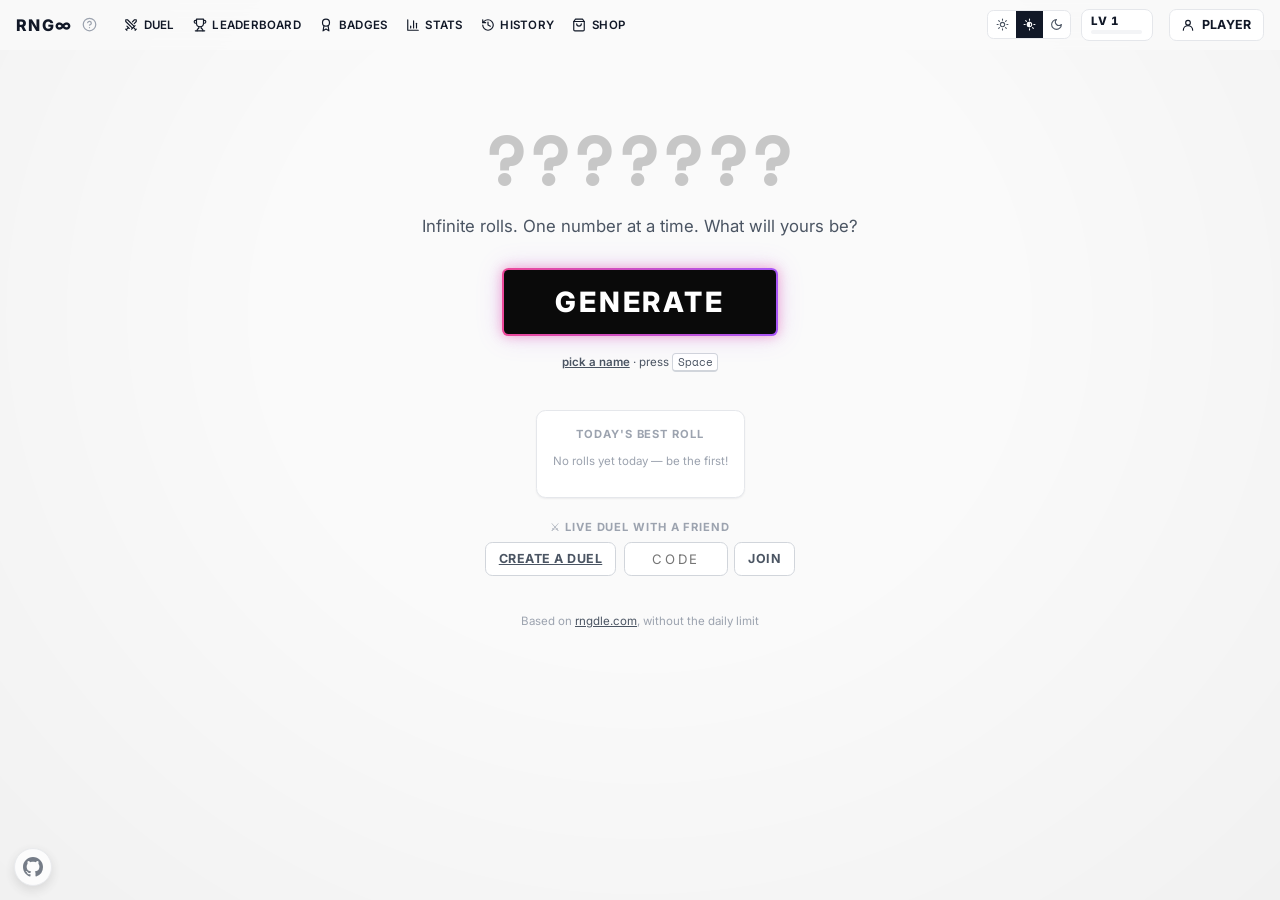
==== commit e8861003: "Website: sign in with Google and save codes to bring a player from the Claude artifact - api/save.js" ====
--- a/standalone/index.html
+++ b/standalone/index.html
@@ -4293,7 +4293,8 @@
   window.fetch = (input, options = {}) => {
     const url = typeof input === 'string' ? input : input.url;
     const match = /^\/api\/([a-z]+)/.exec(url);
-    if (!match) return realFetch(input, options);
+    // Seules les fonctions du jeu tournent ici ; /api/save (comptes Google) part vers le vrai serveur.
+    if (!match || !API_NAMES.includes(match[1])) return realFetch(input, options);
     const name = match[1];
     return new Promise(done => {
       const headers = {};
@@ -4322,96 +4323,172 @@
 
 (function () {
   'use strict';
-  // Hors d'un artifact claude.ai (page servie seule), pas de compte : tout reste dans ce navigateur.
-  if (!window.claude || !window.claude.use) return;
   const KEYS = ['rnginf.v1', 'rnginf.server.v1']; // données du site (js/store.js) et base du serveur local
-  const FLAG = 'rnginf.cloud.v1';                  // { savedAt } tant que ce navigateur est connecté
-  const PART = 60000;                              // caractères par document (256 Kio max, même en UTF-8)
+  const FLAG = 'rnginf.cloud.v1';                  // { savedAt, pending? } tant que ce navigateur est connecté
   const DELAY = 4000;                              // regroupe les modifications avant d'envoyer
   const get = k => { try { return localStorage.getItem(k); } catch (e) { return null; } };
   const put = (k, v) => { try { v === null ? localStorage.removeItem(k) : localStorage.setItem(k, v); } catch (e) {} };
   const flag = () => { try { return JSON.parse(get(FLAG)); } catch (e) { return null; } };
-
-  let conn = null, name = '', timer = null, saving = null, dirty = false;
-
-  function connect() {
-    if (!conn) {
-      conn = (async () => {
-        const claude = window.claude;
-        const [user, db] = claude && claude.use ? await Promise.all([claude.use('user'), claude.use('db')]) : [null, null];
-        const uid = user && await user.id();
-        if (!db || !uid) throw new Error('Sign-in with Claude is not available on this page');
-        name = await user.name();
-        const base = 'data/users/' + uid;
-        return { db, head: db.doc(base + '/save'), part: i => db.doc(base + '/part-' + i) };
-      })();
-      conn.catch(() => { conn = null; });
-    }
-    return conn;
-  }
-
-  async function readCloud(c) {
-    const head = await c.head.get();
-    if (!head.exists) return null;
-    const { savedAt, parts } = head.data();
-    const docs = await Promise.all(Array.from({ length: parts }, (_, i) => c.part(i).get()));
-    if (docs.some(d => !d.exists)) throw new Error('Your saved player is incomplete, try again');
-    return { savedAt, data: JSON.parse(docs.map(d => d.data().s).join('')) };
-  }
-
-  async function writeCloud() {
-    const c = await connect();
-    dirty = false;
-    const savedAt = Date.now();
-    const text = JSON.stringify(Object.fromEntries(KEYS.map(k => [k, get(k)])));
-    const parts = Math.max(1, Math.ceil(text.length / PART));
-    for (let i = 0; i < parts; i++) await c.part(i).set({ s: text.slice(i * PART, (i + 1) * PART) });
-    await c.head.set({ savedAt, parts });
-    if (flag()) put(FLAG, JSON.stringify({ savedAt }));
-  }
-
+  const snapshot = () => JSON.stringify(Object.fromEntries(KEYS.map(k => [k, get(k)])));
+
+  // ---- code de sauvegarde : "RNG1." + JSON compressé (gzip) en base64url
+  const b64 = bytes => { let s = ''; for (let i = 0; i < bytes.length; i += 0x8000) s += String.fromCharCode.apply(null, bytes.subarray(i, i + 0x8000)); return btoa(s).replace(/\+/g, '-').replace(/\//g, '_').replace(/=+$/, ''); };
+  const unb64 = s => Uint8Array.from(atob(s.replace(/-/g, '+').replace(/_/g, '/')), c => c.charCodeAt(0));
+  const pipe = async (bytes, stream) => new Uint8Array(await new Response(new Blob([bytes]).stream().pipeThrough(stream)).arrayBuffer());
+  async function encode(text) { return 'RNG1.' + b64(await pipe(new TextEncoder().encode(text), new CompressionStream('gzip'))); }
+  async function decode(code) {
+    const m = /^RNG1\.([A-Za-z0-9_-]+)$/.exec(String(code).replace(/\s+/g, ''));
+    if (!m) throw new Error('That is not a save code');
+    let data;
+    try { data = JSON.parse(new TextDecoder().decode(await pipe(unb64(m[1]), new DecompressionStream('gzip')))); } catch (e) { throw new Error('That save code is damaged: copy it again'); }
+    if (!data || typeof data[KEYS[0]] !== 'string') throw new Error('That save code has no player in it');
+    return data;
+  }
+
+  // ---- fournisseurs : read() → { savedAt, text } | null ; write(text) → savedAt
+  function claudeBackend() {
+    const PART = 60000; // caractères par document (256 Kio max, même en UTF-8)
+    let conn = null, name = '';
+    const connect = () => conn || (conn = (async () => {
+      const [user, db] = await Promise.all([window.claude.use('user'), window.claude.use('db')]);
+      const uid = user && await user.id();
+      if (!db || !uid) throw new Error('Sign-in with Claude is not available on this page');
+      name = await user.name();
+      const base = 'data/users/' + uid;
+      return { head: db.doc(base + '/save'), part: i => db.doc(base + '/part-' + i) };
+    })().catch(err => { conn = null; throw err; }));
+    return {
+      label: 'Claude', who: () => name, connect,
+      async read() {
+        const c = await connect();
+        const head = await c.head.get();
+        if (!head.exists) return null;
+        const { savedAt, parts } = head.data();
+        const docs = await Promise.all(Array.from({ length: parts }, (_, i) => c.part(i).get()));
+        if (docs.some(d => !d.exists)) throw new Error('Your saved player is incomplete, try again');
+        return { savedAt, text: docs.map(d => d.data().s).join('') };
+      },
+      async write(text) {
+        const c = await connect();
+        const savedAt = Date.now();
+        const parts = Math.max(1, Math.ceil(text.length / PART));
+        for (let i = 0; i < parts; i++) await c.part(i).set({ s: text.slice(i * PART, (i + 1) * PART) });
+        await c.head.set({ savedAt, parts });
+        return savedAt;
+      },
+      forget() {},
+    };
+  }
+
+  function googleBackend() {
+    const AUTH = 'rnginf.google.v1'; // { account, secret, name } de cet appareil
+    const auth = () => { try { return JSON.parse(get(AUTH)); } catch (e) { return null; } };
+    let config = null, gis = null;
+    async function post(body) {
+      const res = await fetch('/api/save', { method: 'POST', headers: { 'Content-Type': 'application/json' }, body: JSON.stringify(body) });
+      const out = await res.json().catch(() => ({}));
+      if (!res.ok) throw Object.assign(new Error(out.error || 'Your account is unavailable right now, try again'), { status: res.status });
+      return out;
+    }
+    const clientId = () => config || (config = fetch('/api/save').then(r => (r.ok ? r.json() : {})).then(c => c.googleClientId || '').catch(() => ''));
+    const loadGis = () => gis || (gis = new Promise((resolve, reject) => {
+      const s = document.createElement('script');
+      s.src = 'https://accounts.google.com/gsi/client';
+      s.async = true;
+      s.onload = () => resolve(window.google.accounts.id);
+      s.onerror = () => { gis = null; reject(new Error('Google sign-in could not load')); };
+      document.head.appendChild(s);
+    }));
+    const creds = () => { const a = auth(); if (!a) throw new Error('Signed out: sign in with Google again'); return a; };
+    return {
+      label: 'Google', who: () => (auth() || {}).name || '',
+      connect: async () => creds(),
+      async read() { const { save } = await post({ action: 'load', ...creds() }); return save && { savedAt: save.savedAt, text: JSON.stringify(await decode(save.code)) }; },
+      async write(text) { return (await post({ action: 'store', ...creds(), code: await encode(text) })).savedAt; },
+      forget() { put(AUTH, null); if (window.google && google.accounts) google.accounts.id.disableAutoSelect(); },
+      // Le bouton officiel de Google ; la connexion se termine quand Google renvoie le jeton.
+      async renderButton(slot, finish) {
+        const id = await clientId();
+        if (!id) { slot.innerHTML = '<span class="panel-note">Google sign-in is not set up on this site yet.</span>'; return; }
+        try {
+          const g = await loadGis();
+          g.initialize({ client_id: id, auto_select: false, callback: r => finish(async () => {
+            const out = await post({ action: 'signin', credential: r.credential });
+            let name = '';
+            try { name = JSON.parse(atob(r.credential.split('.')[1].replace(/-/g, '+').replace(/_/g, '/'))).given_name || ''; } catch (e) {}
+            put(AUTH, JSON.stringify({ account: out.account, secret: out.secret, name }));
+            return out.save ? { savedAt: out.save.savedAt, text: JSON.stringify(await decode(out.save.code)) } : null;
+          }) });
+          if (!slot.isConnected) return;
+          const dark = document.documentElement.classList.contains('dark');
+          g.renderButton(slot, { theme: dark ? 'filled_black' : 'outline', size: 'large', shape: 'pill', text: 'signin_with', width: 260 });
+        } catch (err) {
+          slot.innerHTML = '<span class="panel-note">Google sign-in is unavailable right now.</span>';
+        }
+      },
+    };
+  }
+
+  const inArtifact = !!(window.claude && window.claude.use);
+  const backend = inArtifact ? claudeBackend() : googleBackend();
+
+  // ---- synchronisation commune
+  let timer = null, saving = null, dirty = false;
   function save() {
     if (saving) { dirty = true; return saving; }
-    saving = writeCloud()
+    dirty = false;
+    saving = backend.write(snapshot())
+      .then(savedAt => { if (flag()) put(FLAG, JSON.stringify({ savedAt })); })
       .catch(err => { dirty = true; console.warn('cloud save', err); })
       .finally(() => { saving = null; if (dirty && flag()) schedule(); });
     return saving;
   }
   function schedule() { clearTimeout(timer); timer = setTimeout(save, DELAY); }
-
-  function load(cloud) {
-    KEYS.forEach(k => put(k, cloud.data[k] ?? null));
-    put(FLAG, JSON.stringify({ savedAt: cloud.savedAt }));
+  function apply(data, savedAt, pending) {
+    KEYS.forEach(k => put(k, data[k] ?? null));
+    if (flag() || savedAt) put(FLAG, JSON.stringify({ savedAt: savedAt || 0, pending: !!pending }));
     location.reload();
+    return new Promise(() => {}); // la page se recharge
+  }
+  // Après la connexion : le joueur du compte s'il existe, sinon celui de cet appareil part sur le compte.
+  async function adopt(cloud) {
+    if (cloud) return apply(JSON.parse(cloud.text), cloud.savedAt);
+    put(FLAG, JSON.stringify({ savedAt: 0 }));
+    await save();
+    return 'Signed in: your progress now saves to your ' + backend.label + ' account';
   }
 
   window.RNG_ACCOUNT = {
-    label: 'Claude',
+    label: backend.label,
     signedIn: () => !!flag(),
-    who: () => name,
+    who: () => backend.who(),
     changed() { if (flag()) { dirty = true; schedule(); } },
-    async signIn() {
-      const c = await connect();
-      const cloud = await readCloud(c);
-      if (cloud) { load(cloud); return new Promise(() => {}); } // la page se recharge avec le joueur sauvegardé
-      put(FLAG, JSON.stringify({ savedAt: 0 }));
-      await save();
-      return 'Signed in: your progress now saves to your Claude account';
-    },
+    async signIn() { await backend.connect(); return adopt(await backend.read()); },
+    renderButton: backend.renderButton && ((slot, finish) => backend.renderButton(slot, action => finish(async () => adopt(await action())))),
     async signOut() {
       clearTimeout(timer);
       await save();
       if (dirty) throw new Error('Could not save to your account, try signing out again');
+      backend.forget();
       KEYS.concat(FLAG).forEach(k => put(k, null));
       location.reload();
       return new Promise(() => {});
     },
+    // Code de sauvegarde : tout le joueur, pour le reprendre ailleurs.
+    exportCode: () => encode(snapshot()),
+    async importCode(code) {
+      const data = await decode(code);
+      // Connecté : le joueur importé remplace aussi celui du compte (envoyé après le rechargement).
+      return apply(data, flag() ? Date.now() : 0, !!flag());
+    },
   };
 
-  // Connecté : si le compte a été sauvegardé depuis un autre appareil, on le recharge ici.
-  if (flag()) {
-    connect().then(readCloud).then(cloud => {
-      if (cloud && cloud.savedAt > (flag() || {}).savedAt) load(cloud);
+  // Connecté : recharge le joueur s'il a été sauvegardé ailleurs depuis, ou envoie celui d'ici s'il attend.
+  const f = flag();
+  if (f) {
+    if (f.pending) { put(FLAG, JSON.stringify({ savedAt: f.savedAt })); save(); }
+    else backend.read().then(cloud => {
+      if (cloud && cloud.savedAt > (flag() || {}).savedAt) apply(JSON.parse(cloud.text), cloud.savedAt);
     }).catch(err => console.warn('cloud load', err));
   }
   document.addEventListener('visibilitychange', () => { if (document.hidden && dirty && flag()) save(); });
@@ -5295,7 +5372,7 @@
         <p class="field-error" id="name-error"${error ? '' : ' hidden'}>${esc(error)}</p>
         <div class="actions"><button class="btn-roll small" type="submit">Save & roll</button></div>
       </form>
-      ${External && !External.signedIn() ? `<div class="or-google"><span class="panel-note">or sign in to keep your player on every device</span><button class="btn" id="ext-in">Sign in with ${esc(External.label)}</button></div>` : ''}
+      ${External && !External.signedIn() ? `<div class="or-google"><span class="panel-note">or sign in to keep your player on every device</span>${extSignInHTML()}</div>` : ''}
       ${offerGoogle ? '<div class="or-google"><span class="panel-note">or sign in to keep your player on every device</span><div id="google-btn" class="google-btn"></div></div>' : ''}`, m => {
       const input = m.querySelector('#name-input');
       const errorEl = m.querySelector('#name-error');
@@ -5332,23 +5409,66 @@
   // { label, signedIn(), who(), signIn(), signOut() } : signIn/signOut rechargent la page quand le joueur change.
   const External = window.RNG_ACCOUNT || null;
 
+  // Bouton de connexion : celui du fournisseur s'il en a un (Google), sinon un bouton simple (Claude).
+  const extSignInHTML = () => (External.renderButton
+    ? '<div id="ext-slot" class="google-btn"></div>'
+    : `<button class="btn" id="ext-in">Sign in with ${esc(External.label)}</button>`);
+
   function bindExternal(m) {
     if (!External) return;
-    const run = async (btn, action) => {
-      btn.disabled = true;
+    const finish = async (action, btn) => {
+      if (btn) btn.disabled = true;
       try {
         const message = await action();
         if (message) toast(message);
         closeModal();
         route();
       } catch (err) {
-        btn.disabled = false;
+        if (btn) btn.disabled = false;
         toast(err.message || 'Sign-in failed, try again');
       }
     };
-    const signIn = m.querySelector('#ext-in'), signOut = m.querySelector('#ext-out');
-    if (signIn) signIn.addEventListener('click', () => run(signIn, () => External.signIn()));
-    if (signOut) signOut.addEventListener('click', () => run(signOut, () => External.signOut()));
+    const signIn = m.querySelector('#ext-in'), signOut = m.querySelector('#ext-out'), slot = m.querySelector('#ext-slot');
+    if (signIn) signIn.addEventListener('click', () => finish(() => External.signIn(), signIn));
+    if (signOut) signOut.addEventListener('click', () => finish(() => External.signOut(), signOut));
+    if (slot) External.renderButton(slot, action => finish(action));
+
+    // Code de sauvegarde : copier ici, coller sur un autre appareil ou l'autre version du jeu.
+    const copy = m.querySelector('#save-copy'), load = m.querySelector('#save-load'), box = m.querySelector('#save-code');
+    if (copy) copy.addEventListener('click', async () => {
+      copy.disabled = true;
+      try {
+        const code = await External.exportCode();
+        box.value = code;
+        try {
+          await navigator.clipboard.writeText(code);
+          toast('Save code copied: paste it on the other device');
+        } catch (e) {
+          box.select();
+          toast('Save code ready in the box: select it and copy it');
+        }
+      } catch (err) {
+        toast('Could not make a save code, try again');
+      }
+      copy.disabled = false;
+    });
+    if (load) load.addEventListener('click', async () => {
+      if (!box.value.trim()) { toast('Paste a save code in the box first'); box.focus(); return; }
+      // Deux clics : charger remplace le joueur de cet appareil.
+      if (!load.dataset.armed) {
+        load.dataset.armed = '1';
+        load.textContent = 'Replace my player';
+        toast('Loading replaces the player on this device. Click again to confirm.');
+        return;
+      }
+      load.disabled = true;
+      try {
+        await External.importCode(box.value);
+      } catch (err) {
+        load.disabled = false;
+        toast(err.message || 'Could not load that save code');
+      }
+    });
   }
   let googleReady = null;
   let afterGoogle = null; // action à reprendre après la connexion (ex. le tirage qui attendait un nom)
@@ -5454,13 +5574,17 @@
 
   function googleAccountHTML() {
     if (External) {
-      return External.signedIn()
+      return (External.signedIn()
         ? `<div class="field"><label>Account</label>
             <div class="google-row"><span>Signed in with ${esc(External.label)}${External.who() ? ` as <b>${esc(External.who())}</b>` : ''}</span><button class="btn" id="ext-out">Sign out</button></div>
             <span class="panel-note">Your player, coins, skins and whole roll history are saved to your account and load on any device.</span></div>`
         : `<div class="field"><label>Account</label>
-            <div><button class="btn" id="ext-in">Sign in with ${esc(External.label)}</button></div>
-            <span class="panel-note">Sign in to save your player, coins, skins and whole roll history to your account and pick up on any device.</span></div>`;
+            <div>${extSignInHTML()}</div>
+            <span class="panel-note">Sign in to save your player, coins, skins and whole roll history to your account and pick up on any device.</span></div>`
+        ) + (External.exportCode ? `<div class="field"><label for="save-code">Save code</label>
+            <div class="google-row"><button class="btn" id="save-copy">Copy save code</button></div>
+            <div class="google-row"><input class="input" id="save-code" placeholder="Paste a save code" autocomplete="off" spellcheck="false" style="flex:1;min-width:0"><button class="btn" id="save-load">Load</button></div>
+            <span class="panel-note">Moves your whole player between devices, or between the Claude artifact and the website: copy the code on one, paste it on the other.</span></div>` : '');
     }
     if (!googleEnabled()) return '';
     const g = Store.player.google;
